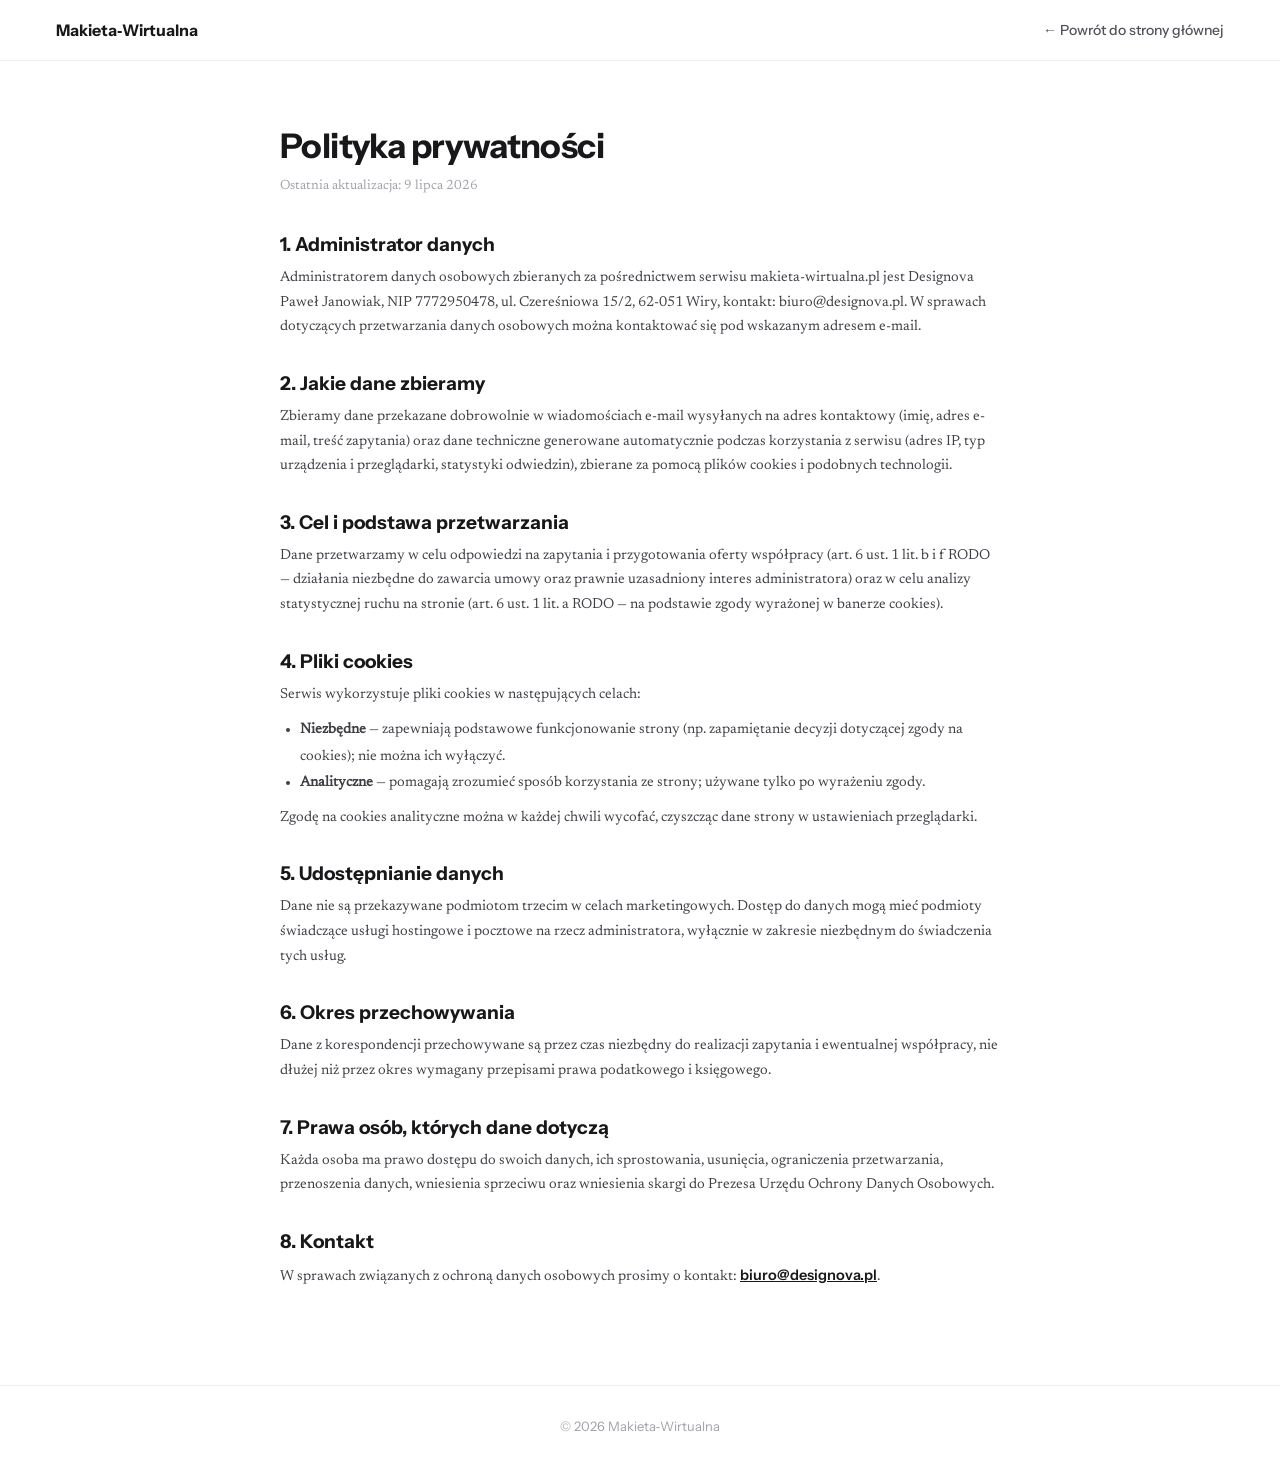
==== polityka-prywatnosci.html @ 7d036ff0 "Initial commit: strona, regulamin, polityka prywatności, sitemap Co-Authored-By: Claude Opus 5.5 <no" ====
<!DOCTYPE html>
<html>
<head>
  <meta charset="utf-8">
  <title>Polityka prywatności — Makieta-Wirtualna</title>
  <style>
    * { margin: 0; padding: 0; box-sizing: border-box; }
    body { background: #FFFFFF; display: flex; align-items: center; justify-content: center; min-height: 100vh; font-family: -apple-system, BlinkMacSystemFont, sans-serif; }
    #__bundler_loading { position: fixed; bottom: 20px; right: 20px; font: 13px/1.4 -apple-system, BlinkMacSystemFont, sans-serif; color: #666; background: #fff; padding: 8px 14px; border-radius: 8px; box-shadow: 0 1px 4px rgba(0,0,0,0.12); z-index: 10000; }
    #__bundler_thumbnail { position: fixed; inset: 0; width: 100%; height: 100%; display: flex; align-items: center; justify-content: center; background: #FFFFFF; z-index: 9999; }
    #__bundler_thumbnail svg { width: 100%; height: 100%; object-fit: contain; }
    #__bundler_placeholder { color: #999; font-size: 14px; }
  </style>
  <noscript>
    <style>#__bundler_loading { display: none; }</style>
    <div style="position:fixed;bottom:12px;left:12px;font:13px/1.4 -apple-system,BlinkMacSystemFont,sans-serif;color:#999;background:rgba(255,255,255,0.9);padding:6px 12px;border-radius:6px;box-shadow:0 1px 4px rgba(0,0,0,0.08);z-index:10000;">
      This page requires JavaScript to display.
    </div>
  </noscript>
</head>
<body>
  <div id="__bundler_thumbnail">
    <svg viewBox="0 0 100 100" xmlns="http://www.w3.org/2000/svg">
      <rect width="100" height="100" fill="#FFFFFF"></rect>
      <text x="50" y="58" font-family="sans-serif" font-size="36" font-weight="800" fill="#18181B" text-anchor="middle">M</text>
    </svg>
  </div>
  <div id="__bundler_loading">Unpacking...</div>

  <script>
    
document.addEventListener('DOMContentLoaded', async function() {
  const loading = document.getElementById('__bundler_loading');
  function setStatus(msg) { if (loading) loading.textContent = msg; }

  const FONT_MIME = /^(font[/]|application[/](x-)?font-|application[/]vnd\.ms-fontobject)/i;
  const MIME_TOKEN = /^[\w.+-]+[/][\w.+-]+$/;
  function toBase64(bytes) {
    let bin = '';
    for (let i = 0; i < bytes.length; i += 0x8000) {
      bin += String.fromCharCode.apply(null, bytes.subarray(i, i + 0x8000));
    }
    return btoa(bin);
  }

  // Error sink persists across replaceWith since it's on window, not the DOM.
  window.addEventListener('error', function(e) {
    var p = document.body || document.documentElement;
    var d = document.getElementById('__bundler_err') || p.appendChild(document.createElement('div'));
    d.id = '__bundler_err';
    d.style.cssText = 'position:fixed;bottom:12px;left:12px;right:12px;font:12px/1.4 ui-monospace,monospace;background:#2a1215;color:#ff8a80;padding:10px 14px;border-radius:8px;border:1px solid #5c2b2e;z-index:99999;white-space:pre-wrap;max-height:40vh;overflow:auto';
    d.textContent = (d.textContent ? d.textContent + String.fromCharCode(10) : '') +
      '[bundle] ' + (e.message || e.type) +
      (e.filename ? ' (' + e.filename.slice(0, 60) + ':' + e.lineno + ')' : '');
  }, true);

  try {
    const manifestEl = document.querySelector('script[type="__bundler/manifest"]');
    const templateEl = document.querySelector('script[type="__bundler/template"]');
    if (!manifestEl || !templateEl) {
      setStatus('Error: missing bundle data');
      console.error('[bundler] Missing script tags — manifestEl:', !!manifestEl, 'templateEl:', !!templateEl);
      return;
    }

    const manifest = JSON.parse(manifestEl.textContent);
    let template = JSON.parse(templateEl.textContent);

    const uuids = Object.keys(manifest);
    setStatus('Unpacking ' + uuids.length + ' assets...');

    const blobUrls = {};
    await Promise.all(uuids.map(async (uuid) => {
      const entry = manifest[uuid];
      try {
        const binaryStr = atob(entry.data);
        const bytes = new Uint8Array(binaryStr.length);
        for (let i = 0; i < binaryStr.length; i++) bytes[i] = binaryStr.charCodeAt(i);

        let finalBytes = bytes;
        if (entry.compressed) {
          if (typeof DecompressionStream !== 'undefined') {
            const ds = new DecompressionStream('gzip');
            const writer = ds.writable.getWriter();
            const reader = ds.readable.getReader();
            writer.write(bytes);
            writer.close();
            const chunks = [];
            let totalLen = 0;
            while (true) {
              const { done, value } = await reader.read();
              if (done) break;
              chunks.push(value);
              totalLen += value.length;
            }
            finalBytes = new Uint8Array(totalLen);
            let offset = 0;
            for (const chunk of chunks) { finalBytes.set(chunk, offset); offset += chunk.length; }
          } else {
            console.warn('DecompressionStream not available, asset ' + uuid + ' may not render');
          }
        }

        if (FONT_MIME.test(entry.mime) && MIME_TOKEN.test(entry.mime)) {
          // Strict artifact hosts allow font-src data: but not blob:.
          blobUrls[uuid] = 'data:' + entry.mime + ';base64,' +
            (entry.compressed ? toBase64(finalBytes) : entry.data);
        } else {
          blobUrls[uuid] = URL.createObjectURL(new Blob([finalBytes], { type: entry.mime }));
        }
      } catch (err) {
        console.error('Failed to decode asset ' + uuid + ':', err);
        blobUrls[uuid] = URL.createObjectURL(new Blob([], { type: entry.mime }));
      }
    }));

    const extResEl = document.querySelector('script[type="__bundler/ext_resources"]');
    const extResources = extResEl ? JSON.parse(extResEl.textContent) : [];
    const resourceMap = {};
    for (const entry of extResources) {
      if (blobUrls[entry.uuid]) resourceMap[entry.id] = blobUrls[entry.uuid];
    }

    setStatus('Rendering...');
    for (const uuid of uuids) template = template.split(uuid).join(blobUrls[uuid]);

    // Strip integrity + crossorigin — blob URLs from a file:// document inherit
    // a null origin, so crossorigin forces a CORS fetch that SRI then rejects.
    // The manifest bytes are ours; SRI protects against CDN compromise, not this.
    template = template.replace(/\s+integrity="[^"]*"/gi, '').replace(/\s+crossorigin="[^"]*"/gi, '');

    const resourceScript = '<script>window.__resources = ' +
      JSON.stringify(resourceMap).split('</' + 'script>').join('<\\/' + 'script>') +
      ';</' + 'script>';
    // Inject after <head> so the DOCTYPE stays first; prepending the script
    // would push the parser into quirks mode. DOMParser always emits a <head>
    // (synthesizing one if the source HTML omitted it) but may carry
    // attributes through, so match the full opening tag. slice() rather than
    // replace() keeps us clear of $-pattern substitution in resourceScript.
    const headOpen = template.match(/<head[^>]*>/i);
    if (headOpen) {
      const i = headOpen.index + headOpen[0].length;
      template = template.slice(0, i) + resourceScript + template.slice(i);
    }

    // Parse the template and swap the root element. Scripts inserted via
    // DOMParser/replaceWith are inert per spec — re-create each with
    // createElement so they execute, awaiting onload for src scripts to
    // preserve ordering (React before ReactDOM before Babel before text/babel).
    const doc = new DOMParser().parseFromString(template, 'text/html');
    document.documentElement.replaceWith(doc.documentElement);
    const dead = Array.from(document.scripts);
    for (const old of dead) {
      const s = document.createElement('script');
      for (const a of old.attributes) s.setAttribute(a.name, a.value);
      s.textContent = old.textContent;
      // text/babel scripts with a src: fetch and inline. transformScriptTags
      // does XHR against the src, but blob:null/ from a file:// origin is
      // silently dropped. Inlining makes it a plain inline babel script,
      // which transformScriptTags handles unconditionally.
      if ((s.type === 'text/babel' || s.type === 'text/jsx') && s.src) {
        const r = await fetch(s.src);
        s.textContent = await r.text();
        s.removeAttribute('src');
      }
      const p = s.src ? new Promise(function(r) { s.onload = s.onerror = r; }) : null;
      old.replaceWith(s);
      if (p) await p;
    }
    // Babel standalone auto-transforms type=text/babel on DOMContentLoaded,
    // which fired before we swapped the document. Trigger manually if present.
    if (window.Babel && typeof window.Babel.transformScriptTags === 'function') {
      window.Babel.transformScriptTags();
    }
  } catch (err) {
    setStatus('Error unpacking: ' + err.message);
    console.error('Bundle unpack error:', err);
  }
});

  </script>

  <script type="__bundler/manifest">
{"ee90d0b7-e907-48e3-8dd5-642f7c26e8ec":{"mime":"text/javascript","compressed":true,"data":"H4sIAAAAAAAACt19a3fcNpLo9/wKiOOxSaubevgRp+W2xpZkx4lkeSQ5mVlJI7FJdDclNkkTbD0i9zn7I/YX7i+5pwpvkK1Hkrl7956cyE0QKAKFQqFQLywtkQ9bn7b23h5sbZJhVUxIEneraV6nE7rEqnjpaVgz8t//+V8kKUhe1IQmaR2SPTqYpllCLtN6TE7jxGhFHj8mg2lOqmlOsNJp+J03ZZSwukrj2lv7zvcD0n9Dbr4j5CKqyMlJQoefq6IkfbI7OKNxHSZ0mOYUymhVX6+ZFT8V1STKRHW/GJx1yDm97pCLKJtShHtOr0mak2JwRtY1cKPqDaH5dEKraJDRHqmrKe2QuMiH6WhqlV1WaW0+4yfILCA9AH54Tq+PSZ+X6i6W00GWxu9TmiXzOuiMg9epr0taDLHzC/0+8dj1ZFBkHlnHokXieaRnAlr77jtClpYIzFFFo7gOa/YdIcNpHtdpkZMRrfeg2A8Q0QRGyGqyR/rkMs2T4jLE12v4Lh0Sf2EvIPW4Ki5JTi/JVlUVle/pae1ZzUjKkBqiiyjNAEfkmtZewKFVtJ5WOdmDp1lbnzZ3d9xubTr92tzdMbu2+YC+be7u3Kt7m7J/MHFjmCw/DMOoGjGcJY3AMK5oVNOtjE5oXvsIRNT8jpDAmooyqhh1pgLLNuPNIp4igKSI7dEnMemTpIjDr1NaXe/TjMY1jPCqm8Sy14iHJA5k9/Nplq0ZMFhcpWW9lbVD4m8Pk6iOuknc5Y/HEjaHcEPKqihZh5QVvUjpJZmRvuh7VEdAqYyPnaiPrYcjWr+t6yodTGvqewgfoXgBWV/HTmITG/U3AkxNJ2UW1bRHkjhM85xWPx7sbHfE2zPW06NaVz/Dml7VG0Ve07wm377xheF5shUfg3rAkeDTrEGOYl4O6FXts8qZk6Kk+U5Ux0AYS69hJvz13hE7/Neb46fB+pulkF7RGJsZ86MazZ2mOCsYJX2glTCLWP0xT+jV7tD3Xi/BN96Y0y3q9vukuwIj5c+vddfCFFrP/ZZEr/gcy9KY+k5jsqjBHS4fhxnNR/W4w79lkUdSAJXC+tvc3fkMqKv8IEQcvq+KyX5dpfkIENIhHkzR0rieZDaF/W+m0f/LVKlGU0WXkjCRxPBZ9pHD7eEYFE74I4dMSEZrDjLhz3V1rcbGy0mf/LS/+4lPJX6P15yRGOlf1n7AR2e6v+Ib377JHU4U4CZX4Hbvwdu3VRVdhynDf31eKQh+/8fFKh6cSQJJTDqS5NOHGuEj+fj4seylVdw3+7puv+s1ll1FWU365EZ0Z1hUxOdvzkkxlCLOOb1msPMbYwR8nR8uH3PcPPICBHV4fsy7eXh+bA7QxYgJF9oFYi2Tdd4jB2ctlJfEn6IJLubPUT32y6ge59GEyg4iJSE2eTkn8xaqguVN4yKhX/Y+bhSTsshh1ytbycqcrEGErLEMWZmlte8teUFYFqUf4Jf2iqL2rCUK9cOKllkUU3/pKEzioxCYzqOlDvG8wHwFxeui3IY2MzbvQVEIMQpEgndv97dONvb3SZ+c8j2fxV2EOC6yhFY3gyg+H1XFNE96cZEVVXeSXvlpTlg1GnTiaVXRvN6AF+TVXzt1FeWsjKBMIIKQQVEltOqtlFeEFVmakDvAvFi+DU63ipJ0ynqr5dXaoLjqsvS3NB/1xMtBcbVWXNBqmBWXvXGaJDTnuP/bOb0eVtGEMsLiLhunOb1Z/qsxuG5ZsBQIpLeyvPxX6MQMfrTWEO85ZEA64AyYeV3RaJLmIxeJndtrpnlNqxJ+TVLG0nx0oz5V0Syq0wuqkHDv2XhxKxaxcc+ocP/B9HoDOiwq+tBByXY3Md9Aek+eyE6p4UYDVmTTmq6lOaN1b3mtLBBOl17QvGa9vMjbUJGlOY2q7ghoA1bhD8sJHXWq0SDyV1e+76ys/NB59X1nOSCrL/4qip9/31ldfdFZXVnphD+8CMiz7//a1uDls78GzQ8C1dHecyAUIJK1KE8nEQ5AEhdZCZ8zQmGtp/kwzdOaPgDDeT3uxuM0S/x88Qdgp06F4HfPQSvkRjUF/0aPbA7qH8YTZm0spkvhqHNTRkkCXXxeXpFX5dXasMjr3spKebW0Ej4n07Q7KfKClVFMO+qX7BAn5zv68r3LWC6LKukOKhqd9/BvFwp0F5vLMklZmUXXvTQHiusOsiI+X7tMk3rcW6WTtTFNR+O6t0InLhOS/bygVZ3GUdaNsnSU90Cc6g6Kui4mawZOOR2+eNGR/4fPgrUGG8Vayx34L3zxYC7ZYAASwJTRqstQXsU5b8PHNK8oK7ILmtzALHWH0STNrntz5gir4IoJX72gkwfN2dzN4N4UuOJCsDH0rLxSXEgQ4DJ5Vl7pYY8LVuO/EZOU6nJnXTkrRmnsVlNcrS7KHpB2Roc1/viti+eT3urK8++fv3r28vn3a5PoqstJ6uVyPHb79rK8IivLMKsaAX8ZLC8vry6LKf3LcDgUa2f1XmvHxsfz8mrtcpzWtIuVemVFu5dVVLZxYj7spadkJ4UBM/J57+OngxMQKbY/fuJiRZqTqCzZ0iUdgLx03mV1NKJdelUWFYgh5Gi6urzynJxTWpJBUY9Fr6Ahu85jAsqPzNS8VXQUpTkjEVe8EVbTMiRPl/g+P6FJGpGySvNayWp/K6MRJTdkElWjNO+R5fBFPFkTUhkhqBKjHYJqMHJDOC9Ic5YmtEeiiyJNdOW/QE+Kou6oX+SNIhNyQwQPING0LnSrpx3yVPFs+BkNa1qpDhLeYb4rd6PkbMrqHqFXoLoi3Us6OE/r7vwqCgoQRVIVZXeYZjWtegRmiSykE0B2lBvA7qypYKodoJtQ4H2k+8MPzIJp1JhWfLMg4fLyCrsDXlpTXr0bF9O87pGVOWCHaZZ1JwXMBlDIHWCBQwOVgcalmuY5bIYmXGQGqdPf5bbOzpTwfipVn++/bG+ffH77QcrMHuy9nUGRXN9I7g8CgaC05ZkiF/njjaQVs/4MhXR1RIF6eEgpKlOd1iGZ1qnBOQUkeTjEkD68CduOLHg6NU4N64+W0rCmrPZZNKSbeIDxJZzAOKaZZx1ifgl0I1/2tqFDIZxNvux9xA/iOUb0QCHQOVxrhKrjjXMcU11pnNuM/[base64]/N6uuMemrszFIC9m2OKCsBmDGNkjAqS5onG3jiYC3oAaIDihZTMKL15oZLgLwmzWG166oVHaWsrq6hjdtCreH9OsqTKCtyCh/y3REfdgij9UEao/YJF104ZXQfNg9/WQ1ZvdgaDmlcO7Ou0DcdgHkF3wmovp/jY04WyUqgiRDHErLpgIVRkvhsOjBeCu7gfsRqldCM1tRpOFPk2SGHx+qFoEM6jKZZzcxx7tBJMWcwiaHbI65+L81FX1Apt0PrCHaAm1lgdZfXviB9t/J6eHh+vB6KHq0ZTYBIL1AxCEIXWQ5IwhWDF8YoXUQl5rCdT2ksiMpjfw+FtxuwbUmcdOBBt9y9oFWVJpTxUbUua2WD69v2Pr3YZJlYTvDZwKQn+5VcrGFF84RW/ti3STcQkGnGqG4/r3KHWGtfjF0uElchSK/KSisEP25ufTo42dsCi9C/Dt92/yPq/nby6Fj8Wu7+cPLo+OmSlIc+fdl5t7Unq3fXj5JF/yg8ShaD9UdLtlDDT4z+RZSxDmlYoqATpE+0gSUI6yqdmBhdgDpq9+QUot/CS1Aroxrb90DLjUU4OqEk7pIVUSHACngkZL9WUfnruMgowmiq4+2eIzxuZVrpkO5K0EId9Cvpk2GaJwdFuU0vaLb1dRplaX3Nv2B0+qvLkjJYMHO/uNwh9KswiDkLvLq1oWxFFgFAUQqMaCDsMgXZyMe35kKOQYfl9ft9r2esVIEa6G2/TypjffL6C3PrL7TWvwW8VVss2XmgjbqmrNmgjwVP0dHC/OkNApu8eFtwk9DN4amt1jDKmFENH9vqgXTitYiEdq1pzp1FEm8u/auVyMV7Qcqi8qfpZECrBvUZS+NNn6zCkrDw9MR7AjzQQt0TL7h9bYnajWXUWDgtdh4xF3gU0PPRPAy0LlzjZJTQEg8ry4Z1CspTLCMpeU2cvq+RdHHRtlLhQFLFUQIOdXFRUhjy4kbFwDNXDzbpdm35U/[base64]/nD5+Fg3AkIUpZII8d3lOM0ozJtFoLes0dCacz6oiRwRnyskkcAdnpz9tkpL/zpKFpcCZ/onrSjAzyIK8G8TA/G0Opzo0SM4stgnK2SRTNzxg8aincccWgM1F/nKmlUMfgE4Gl0ssHrmsMDHjwWMN8CUTDleff3M+LqzxJvsUFY+9mxoLSyxlS2iEtasMzN+n5lfnn3XBLJg8dbGFPFzDL2+TWJCtHXIWRA8YG7BW9Kc2j45M7Ev5vPGXd12B1vWdDytGlJ7DoouLbdvvN3Z2j55e3AAzo8ei7txNKFZ15OS+sdPqJM/2PrHwcnB2w/[base64]/ZdPYvzC6QUcl7fyukqpcP8S5VSUSYwB5yp9//C8Qy6O8XR/eNEh58cWerd+Ad63Y+C3yOMsjc97xCvyDfgl+lvk8TjKR5S/wJ/qTZqX0xpffIRfqpxNB5OUv9jHn+rNOb1OisscX/1MrzeLy9x8Ny3lmy+lWV5WlDH56jM8qLeTYsqogrkDTxZUfC/g4lsDMr6jOVpA5OsteLRrZDS6oLrGNjyqGsMinvKuvYdfqnyQTTnUd9lUw0uK6SCjGtOb+OzgG5RrV/WE5lOOdP68Q/OpRSSw2NFxx1/vHf7rjffk+Jt3+C/v+Kn37cnhv54cP30SPFWWi487n3f3Dk72t7bfn2xs7+5v8UM78IA9Otq6KgUbeO1fdbkl5FsSi1+B75FF8blF4gVLb0RfvVHqmVSlmZBQCfhHLPAPo+5vx4ugQTDUCMdPA/+IPe0HSyNLT8D52kbEqA8GC7l7wG+QE8DVQbo8CfbRNjLpheifdEjdIREuA+81DKMmiySCYbx5vSSfvTeCA63N/djS6zHNJrT2j9i3N8HSKO0Q7zXYcrD00Yp3a9ujJV7viD19I9ouqcZvbmsrBmJh1hwdKzskR1U1KBNA91iSRXM3WMTXui84D0ujDvFjjpUuYCEO62K7uKQVYj4IUFFg4sTQAB5WNMo6JMrSiB0b3n4NRqS3/ltGRkwa9PzXS+sBdAi+ATPjr/[base64]/fQ3mGOtATPWxo3gcCI2CZbJYRiG0Jkwkk7v7Ng+GqIpHM8gLO7CAx7ydal0wa9LUMC5Cwa6xU8IpkEbnZfptbk2NKcNAsWYeEtrnWAzXB26RUMLK+DzDgJW0G/KOkIZuFJBWYrirCHM5neaG/W6Jr0Se4bCcsq4CTE0yo1RvAxkkFZwzy6kuXCIT4pJQzsDgPVS6nKtzgJvhNiQUgkq7hvjiao06nKvZ/cVzrMXBMb0zJsgbeB1D2rWxMSACi8QQPgjGFYMtY06DKtGw6LSTWBHel9UcxpY3S9yr6XnSnznAXrggFHksBee0+vD1WN7d+LFYt6eBe7kGKuWz/ohRuCZLJlP9HEbN7kx23dsIupoalWO+CAm/ri7f3Cyf/DP7a2Tz3u7n0GGXXpK/nZy8vnL3tbJCXm6pM6mh1zOlL50Uu4EDzr5uwI/[base64]/rluEdAqRW+zS0gLJC0Yno4qWPZKkFY3rLsb7deEL3YixdJRDY64bKDMdDYhGcvvco3fHusw+af29rz2i6mhS4o7sbHywLcKfg+uSU8snKNna3toBpvFpd3PL5L5YnTWjx8TW2JE2WejG4mLQYB8G8cRANwgPfczhsywQ/ZSeULMAIIUiCMBy8UB/[base64]/1eumKEUJ7QHN2hopTYv9Pe3D6HzRqCMZklVDbrSXUZXT5MciQ5F73h5r72rQ5oty8PdxgVyOI4c5cjEE3q6HJyfK7XTdA2nDO1oGrg+tjMOY7otg8dfKQC0MPkYN8IvSEhl8s8hoCDV871B7gx8T+FCjG5o5Q296RPamfbFoQrf5/1UtCBYp/hc8fOARy9hm66t67hFQVeAHYZRo7frEC1qWi3NSq6/qpouJPFgCvLsPluaxUvA8QC5AH0s9jJEK4H0VjYCopKblBqd7Jh/DMDSOpaVkrLa0vODjMVWPr3QNME2HldI4SnBfsL7hC+YapRbErKuYp0/[base64]/xYu5PeBLAM8BOrqcF3qDosholLe5D1mfFwi8C2mAKSnsXRhyHsdUO+u0dl6Le2Ypqz9Q4KDmQZJmTqICqCailW136IgJb/dGk4iJBmlNJ57ZBk6bn6Qf/kfcFJ22qFMxYw8x9ETAW/Y6ZGXZ6sV5mjTEUWcv1sPdr+K2/ppDvJMdS/oBwR8aQmwHxyTXCZonpwWb/KBe4OpV7maSUAu/pP1uYadSRShkOizxwYzlCRfbEGrfe0IWFcIWyRNPZbLJSQRDIT7UEMSOHQGr0y3cxWQiAmuHhiG+oc5RtTjFgGPQOl/MPpagtJ35cufp2dCcA1CTa92ylTY2U94VvpUCQTd3U9vBHD2XOeEc8jVy3CO84SPpI0Rma21syMLfrX0kBot1+ScsCXWkOhNHKjYdCEI+C+ZxVlkuD4KtDMWUyy1+chFl92AnqKhq5Scwr3sYJXI3U7iIsmZj/nUJZkE5gJj9EW+DloQZ9+Ak92QLF1z128oSTIkJVrHs+OPHpJURXIghNYBJzRFZ//2E3UopxuA0qdgIa6eMlsOQRSD5nO0CVf/cxct9FUuQNnumYKOcFBe0AWX+ewOUdbwts49JW68s64PZAtV5cwjVCsVp64VVwYDHaVeBbide+bqNeh0tr1br4oI0DEQwN8ZxtmWn/HMWgjY4MeXBQrh6XBPgyYnsaE912XyLs9Pjk2S1KliNCt2eRt/6PHWvWjqBUjnKDUIuJke/OkL9qoHQptsirMuRvSKFEUIqDD6L5E7uVn5h6IsvLF1xIBWmXBPpiyRTF9ZO2nRf1XsrNnACcmwLT8KUlyZW5qqtiuagJL6bGzjMR9if1NJCk17Q4aBv3UUaihqLU4yyYhBlsHU2dxTRg/msogtuWF0OosviolTbjRaTjaCWoqp/54fm8CzNztq+CJ2bwzzgFW/Y3DZvH52wKjfZURXP6aRSZjX34WkFzsGyo/Kcue4UKJ0GW1wy5S8Fg/QRklb5w9OhWYR+3D3F1CXzyZPdIWiupkiBS0ehf8auvtXsKvCP1r/95dujQEZIT3HkZ+wKs5ydMe//R8YOuR24ivtjopp/+6ahL/T/[base64]/+Bz3WvDBWbxcUaAhLjopHuO9jSiEyORDxhq2OePio7cfiomdhoij2YOIezdmNOFAshp7AqT0mM1jmUVaI0Jzc3qJFcfQmqSqGbnBTJNKOQqYKRqKJadxmJfA0EzAdrkO6IRCTDXCQZVPfmTCHPx9ucRyWKjuUSNk6Svimd4XFazpAROGDNDOGuTsZzU3AlHE/Gybqh9NOfGfPsAR1Z1CHlGMinHLsinC1Sawg3MHvicGe6R2kF9o/cP8+KYXuIzGsItlr8QV8epxDyhPCVt4+yiVFHiDeO2mSuLHuHmG1bHhoj1VGf5H+BXO50X+sCwNFgf45i8H+Kqns6V+2fSNv/juPJbf0Y+xvynIJ7gn6cd2wRTPNneg02Yuu8EkNgvxCQ4CeY3H0gwaZrdoIuxFDJTjjyNst876lp2xJxYInhQKmQkzQEULMaxKkZLNCURYBx8K87/hLo5blK+uTFs1crRq+dQFRmR6FiC3+8Sl6/Ji/AGDVeJYsEpi2qNoqEvq39NCDf5C6ohBQhli1CSCCYh8er5M0bCGwL60KINs9eWobyT1u/bO2dbOx+OgA3hp+3/rm12QiQ4lmQhb8VCKNRRSNSYPAOqdM6oyJGCfani4iRFDOOkos0oQWJpkla3Cfw6dPuwYkI1trf2t7aONjFiK5eXtQYhgFuI24w17Hw9+1wg3dg55NqdROwKAyc7Q/QE0MHHh3SLIRMPSjYHItjnir4Y2chnkBxN8+uDbkfPWBMyR/E6paJQe8B0WMe/Js52XVaUBgoO5p1WqDX+9PhML2COEndp3XifUO3NXtNuofJ21wf52nGwCHxf0An1hMXLKgB3y7r/REFllRR36a+4sfZ5o4onCK5Xlr5RV44QCQUruw35YQxjc8xScLjx2S+8wAAd1qAAgKkF2OOyYP2WNt52g1VJnK/kXI3GKicIsxCY4E5lj5f77ihV3r1Ex3y0bBBiXXRkSnkwzC8x85m70o6IgDTWeoYUy4rgFS+DS+Q2UeMmaykmuIK5HudGr91Y4hfj1PWIZ5IT792Wx3M4wemay0HLD19St5F8XlXZKQkdQGBnGo7VsJiB+JU6yjLQOrHfIuqh5B8TKaMnPNlrgXW3YPiUK4t/i+6EJqbIKM1zx3FU4l1SDwwMuoBAA4VCV8/glWG1ojSRnMT/LCoYvoF3/n3gms1sHdrgaPNNNkBC7iC13wv2p+A+uGzOa1O1V/TLPsC8ZINaDBjB2NKhlmEyephi4QZU1c3cEcSRiLM7FkTf0KrEU0IZNEVYpOaLl73lyhjBg6kL7oxGzNrCwTlwGaMKDZvwXCcdqFWN8qTrmzXNWja1LLmQjh4L+qpDX1zA7+hjtKes2T0C7SjqUfGLeFH+Zrk84IxKqsXZNTRaWAeP1Yvgm/fVPnaEy5PWFvGMPedXnTcldwxLHuBywTUDDuBQWwcZVlxiYlH/KhDFK3j6X7QltpEuHac66BmdN6OtHfrOb/diAeKSPHcFh4GbvPBPZtDv6JzKWFAlcG5YtXNzrp3GkTnAQcB2wC2Pjw/bmt4W8qWz41jlD4Z2WciZajlj/LIP7Mlt8PLDhmP6mMUlKUiFrSjkFe083K5vPKkMh2kQ6uDyrDLTy/iwTgC2loi4wSIUrXONb5OPEyrLwv4tSBBQ2N0Q3hmYyLV/B2VL3c8Qu41HilvScOQjMJ1DzEl9z35kmuMLCO1NRowS88fB8/UbLmI8bixda5jFM6jOBqIiDXULlKZrhecNc8wFwfFTprjrFgrgxfMDc0wZhRqzpu8GzJJ819ddE7S/Mf5GG0eOjGmQbGS9xEwumtf5lbsEJqzaUVF8lDnNqtb05W+zWPK6qISsesq7aD8Ipb6Kk0hlyM0V1JdIvSqpnnCRHNdbgm97VIHgawTVBZrqW7Ofm+a+G+pxqaDe9TKKU2Y3F29DmcPRjPYE/fzqGTjogbmAvuhRPsTphc/bJojRuronOaguxTRDpgJ+7//87+0VPuU6PiJCjL5pACXA97DRhv1FcEOBiAylWl8ToylQC6YBYx/qJsX9Ri7UVSGGoxH/jFDhpqPLkO/1IKHebKXo5mag8Ffx4AVTQP8/jTWIRWdUEh5hsP3kbo6Cr/hBaqKkCqsMddVWsIpvpCjFwnH4yKPQVuSFJTlT2ASulEN0kuNWAbxglbXPCtZ7WCxK0JKyFv1fTKYTkrigwAheqbuX0JyB3WzUGA7wAD7MBsXaYRA3oJrHk/PwcjpBa1OSZQnPHkOw7FP6KSAAUW5BYrmF92EQm5WWEvGGgLdBagxht0xjbL7TPAwSjOaCOlGh6Tco80XRiuuLn1Yu18gP4fOICeJ4TOtuijx5zG1hsT3CLje8ZyWkOeqohDJgjNnrjueqNQmCVYQUL5JuLA0p3FMGRtOM4Pu4gjoYpwmYE1g6SBL89ETRqC/08pUcj4lOEOR3VY4WF+mJQUnSJBDRa9P+VngJ3aKdFglIBbbc3lahXhOQwvF6X2mDLCCte+JeARvMj1xyBB2OH6Q5Y9OHTy/[base64]/yAVeCtQRXLRgkCNOVxiAjbNIqvaAJThWYcbg9jZq7tZJsxDzqZVcMOa5Q2xdOKGNwo8O68VvZrGngZsezj7MbmECCgnJgWLgGD4gxwnVn+sra8UZicvjqTHPCc8oY6wGyyfSscAXLyAGfXdc+Tft1FJ8b3jzEdJo1aeUjoqJOYT0BonFNCrnJL/hGlxfdosQbwwLOZSBlOzmFkzvi/dScYmA4QDNwOVEaZYQvVeCSkE+J37QQ1QRnF6FhxHPdZZdRaSlP9GoRa0J9r2lPgkhXrjv69s09hBrL0Lp8QCzLTKicYNvclktrKrcQP2iud2tvsnJLtFRSm9H8ioptNqrIqwVsenZpit7dRQcRt/SxiYC5zX5Bj4D5rOyCh7DeMlqHvnlAnf8712ezo+bUOkRhO603B228bo2h0fCljoyPxtYoa4pt7ZqxjYVh2CgXocSgvpVwmjxIKsG46hBWazStx0X1hImlvKj1YYzyhYj6TRAGT066ZUWH6RVNjCV8mQJGMdleWdLEWpQGihqLEBgsT6iiHWQ70h22Y/q/4qDwYsWZpALsf8MmC3XcEd+i1WzambkLlIvahpOFuKtWKMc4RGH/F2daUOXzcpxVOKbzx7U2mrAmFurzacTPuHKBEjR87mDlC6EGKPICMh6RWWDobO2p37+MSoNvKzn1Ek4wzuFv22DtXLg3Z93Qu8AuklEYNZiK4FwC7mNBSDgNxlEFqRuQ1a+RRBxGDVAV7Q7TijKhHoduAHcHuBPYGvAgNGSEXkGIikle6kzEF2lzQm/lOO60fuIagip02J/w1ppWNmkYsr29jDmcfh+bgN8gFjx+zEH0+w0DxrdvRLVp4cePH5MKuGPzPbDUx49tFWiTOXXmsO/WOME27sUjiAXmTI2CDcDdL4mNrTYFvcmD5+1et+9fs5b+NuRnwG6nseBaThLm4BwHmzYpzjZacCTO297UPRv6jBHcR9YIWz74R7Z8N26sxcjSsLE4PSrvsfmro9KtJNN2oMIlMx+PdZkFDVqdO4OWM9j9ibQN1X8ChTYDAO/dncbU/DuWToMm2qxp5G4yFxfDtFL6/y5moi3beMfJH9xhYgw6kL6uKL1WoaVkbBgxMGuP1v37VXjGbql9xkRd99MoYQkX3+Y3tZ1AS1ehFsuajr5tnsN2U9MtV398ncs4ukBLrfObw+03t/bgHb/N2mKA2toSZ8w8+rp+w+Y77oUiM/X1zBNHs5p2VjF7bnquWFodQQJj8BXuOzH7CEEk3AV3dvPZifvFKwwAiHaCN0mu7faj+DrGCTq0FkIYhhwOz8gmYfKEnhbITnMd8ldGufT9As/nlR9WiWctrDkpFWwTGUEzGVCHmNKOM4uYB8K8A7WRVWHsG5bNTiODRo6Q5kwqMWyfzpy2uYkS7SrqxWkVT7OoIlzNxQ+miHWrwexe2R6aCsbWbA7/dkw6Y235RItV07h5FhLl4jopJrAd1LQbj6sCl5XXkmuk9XDv4sJqE/y/MPe39vDuCRf9cQ8yznZZcannd9GBIoFbkdWCnrsQco/RiRije+qLWiRMVU/XQsc+vNpj3lu+V29VuDUbRglMXeJoleZL4OIbuIzUhzqO5sVyAxI71R/Tx5mdd5aE9bU/TfnVoEXTVAoRSgsNGeXbN2KJIc2DlGs4RTgOmIb2xqLlBiXfxc98jbn1BnPj4pPFc3R1cE+4Bzv9kzid+q65eKyYBLsvjgtD+LkqwJW7cruHtvAe+mXjVt4xyee40QvgKML9Eo3xZm/Ub0eHxP/atrkWZ4mOiL26qiE9n9dxh2B5aEDvkjlZ4XaiUvIH5SvC7+ZEucTxOB6ntciTnKAgbkngwEbHqXZ4GadKUahAb6YMVW7gq9EU9O95S+fd93TaiVTudVOnc+ByFAr2+eqWqzvng2m9ydOSXu3bPF0To3PaUQu6lTq4lrMj1L/cocowlEqGpKcjFEF9wmXZNPDy6WZiNB2jkRsno9+YLqjS2CfqInXJldLS+e8UVizXxCTX3sl7W283Dk6+7G3zDMt1yXpLS9O8PB/BsXWpAur428qr8Fm4sjSdJLwANrxEeARP0jwUYd4a3v7eRzw5jqNnr553Nz9cb1+9vT77ujz8Yf9z+Qu92Hz5cfRbvfE+y3fevyx+XfrH3z9MhnTxI/uPVwdft9LNKv7xfGf7548vh+m7pf9wgG/u7tzR4W5STBqdhsI7Ow6w7c6PDj5cjX9bXcl++fDPTztx8tPu9dflla1ktHw2zpfi1dWcXS2fX3/9vHxwFf3y4tdfErb/48pwf/PL8MU/fzpbUR949/bd1vb8jv9tEA1otsTUpaR/+z5c/SFcXsJyt7ccmN3TyfKrn9Mk/fR1Oyl/+rr99YcXH5a2t9JXf784y5auvvwzy579/eP2dblT/P3li78X1U8/bF/U5ereP/754d37s5VrO/4lTvJ9jN15LyM4WZW6ATAYf9G4utpkmCJfIU+8D6kGjp2jsfT7bAtp4BEJcAhnVdwjF4QHVeIDdglsPaMqra970LsmqUvHIE3vKduYsrqYiNAeGQPOGdmCcUrFi9EePya5nWHdwlHKuJMYLDrYPPyR6bMohjRyTC36Es2UiV7wNPFO3km7uUxd/fgxGakMY0YsyCh89Ej85Bi8ngyKzGs4LwpntM2irmmCN9tVeLevuUXpS+ngXcOvl9ERpiyGxLPCzzJ0M3ga133NuVFMXQt2yOjouIXJqeu7+MR92N5993b75PPu9vbJx08HW3u/vN0+2YEs6C+W11rqHHzc2dr9csCrPKPP15ounDJKeQe9xphf5HvCVc8JJYziMb170we04WLdLqIEBM9m6FRF4cBNkx2eZvFumMKCV2TZ/OoqG611IRDsd++gN749M2K54is1NZ+rYpIyKsO3fUsQMcekWpiFakq5pzm8gak1GYhifh3NutRHXKTRS9khvOEefBDP2m8PvyXVOA88NPU6LGSYa5AzVFYZNjM1zFBxFPsMxPQLBUGVrFkV46pgbLdKR6g486K8yK/hQqzWCCkWFjmYH5VoVVHrkAnvZXx/Rc/[base64]/gOhgK1rEa88rDfRI3JcUJ1NQSAsdVewzSjXMSG+TFewD12tGY9cuhVPACIeLDXiSV+rNdVEGInQBpoWMRFcgvQkfBkJ6znKEAE/[base64]/RBB2gvcQeFNnXBSjL7IDvmFEsDBPfsgIAKwNcf1A0aq785b3f4peqJe//24/[base64]/4hF/HLEegTKHLciQ9g6RmSvmMe8HLQG5+9xC+py9kcEUs9CRvNC+F3wMVuuf9nc/hfwonw6vRSLKFlYYXURphmmr7sMU/xgntBqH6FwqBIPJlNXk1Oa6sOd5elK82SkpKlB/klMh1ZhvT8Nb3NEba8xZz5dRCiclkSLNXs/obcvPgEiGwnRuuxXJCqBjbUmahtejoe56E6x/eXHpOzVStgHXz7ZoSNrg1RAK14w6EbHeEP/AYW1BXkUTINPaXNJrqlCaCgqOacHjHFsjfsgWEiQehJLY0fW2s2Nyp0OhRhrpKly+6c9RObQb0PAiFkucmbcUObU6Np27lhMhHo+IgtNgVGHMk2Sw/MwBxDpHR7JIvAkzk8XfEzdoCpjQYlr7QBGdeXoavR7kjwe2bN/+zIyCbXvgfWkaOT5sj875Cdo3xdh59Kx3Uiuoi7Qt7hYTiBMe4Yrhq/rql3mrY83pvKueXNVdHK3qyrd2r6VzdvK7PyRnSCRjgrWHoFUgRUokoS1hrK/[base64]/jmbMrqdHjdFZnW9KtB4xUro5h2B7S+pDSfhcOVG+hAb2UW5gUbV2l+jgVd/ru3PAshIxQvg189+DMLh5cvboZFXncveZ6MF8vLUPjSKnzJC7+3Cr/nha+swldYyFZWeClc19xbWSmvsHDVLFwVhc/Mwmei8LlZ+FwUvjALX4jCl2bhS164umwUri6LQvPrq/j1KSTIugFdaFcpL3tYGEeMzsI65i9xstRc5AUi8nKc1rSLs9DjRbNwFJWvbkZR2XsF4EdRubKMjyvL8nmVP6/[base64]/byIqd4U1ywZnABfgOlZgKbW/sfP3w62dzdONnZ3dw62QPxcun1hNbR0eDwX2+Onx4NgMkesaf9I/b00HtynFDIUHuSFPHJpEgoFImK/npPLNRv/LJoo5V/dLkYwI+lVJo3N95++uXt/sm7DyfbHz/8eADWpb8MlymlL71mlc23ez9jjVW6Gq++dIz7aCv7Ece2E+XRiFZw41+HpIabnGUDxaCFua5PhgkyFjd7XdzTYsqxs1nEO9x8oDcmNENjUlB0fN/KGm+jsjwYU7TgexneR73W2GhEildhKgyl3UxsDiE4wjGYYIAjd1MDLjTkF99X55g1URbw75F1KOjhwL7sbe/TqIrHn6MqmjAfP8dVVb+k9HId84Ci6wnDavxazAA3aSVkeNgRKYEE5sfX5Y+ePVp7a3OEkKgss+sNxOK7kWMKXrCw6+oThDUEJGyND7M3Dq31XPrUhjvjK9aFBH1yivdIwx2TN4MoPh8hD+g9uhmMZrO/gORZFPWbUESgtLCT01bJqyxYvYl0BUQFSiPaagTnuWdwVMJk4eDA9rK1WgEjq3e4Ptq/QWmlB2lCkvhELHj4rNcB9RIFfzTIJKwOUI40MmsbBaNiEGJxtIwDYUP3rVXkjsJdYhN1nTBpRdVa2xc8Po2WRaZtQbVfii0ad5xYH2d1AzzXjG/e4dGkpod8zVkKli29aUa314aeOCcmrg0FjYtInH7NG826aOnfgqLmMZz/FbQZJcnWBc3rbTgr5bTyPWEy8TrEsekINR7eaU0oMkJucIFfIZS7CnZOB0jinEs13U5rBcvmqAKIxTrBCmBwFPtEarDges0ub59ErS6xid/MN7tgrwRhhuDHChxWWRUD6jU1q9YasdeaYECua4S4Ssa5aV64FuB9NvZN5hXNj23OyyWPjaxguO3yK5XpVb3PEyWZ987gO86WIB/0els9S40B9duv9BWnHu77tiB2fVRHIIb0e3O6ZDVQPTvVXGMyve86BwcbGLcNz3pvbyX6eHbHyqbGcrZPg/6JyvDbqtYWqZvi+krcB2Ben+25Q9UpBzAsASs+fmyKWL6r0m5L715Fl3aC95aIOUxM1Ieqh6llDRerErOUYy15ZXyz0iS6fkc/RxXmtekbvQdCsIgRBoELV3cNLo4yQVoXte9v7H38fNCw5eP2Ynw0aLmvgTjaNAHrG7/AHAc053otMdrG9UdrzT4YRM51bu39MKlc37J+T/JueKMR24dChjRFeYfHRpAZeFXw+AgYib5K4DiwgOBSsPZBBaNlsA20BM2V1Khjg7lrURG9T1pksP3x08+c68uSna2Dt38KWQDERZF/vpUsxhUdmnRxK9EU05pfw/BvI5Z2iQM/7lxW0YbVZoS4xIPUbCIiUvubwFaQPOFshoeOZr+4sj4T9xYIVoH7Yx2N3IkSGsos0Jev+Q48Mm9B1NEorIvt4pJWGxGjTiIq7C70Uqm4HfKai8NGvdmfsuDmjNwmoygP+HXQuPTuvSpnjRlwFiTAbC7bJg94wCJuc5Jqs/O0aoiFaNNpHFCa/vc8M7+TAptTwmd8tT+mtIaTsul7TrMW1+kHOGHnuHmanRY3DXTgeoQWIRgM2byGWjwxU2GaZryW1tSf3ydYS6wnk37uLQDdV3ZxcjWUyAPzxcXmvS26NsNeiCEjK+aOeciezWK0G6PqAU0tIha714MHUa/nvNOv5DdhJcA8h2nOaFXvTeFqNopWiRuBa3Su8Dq6aswY1FO3QmhlgvRDO4eoysbdy3FmXqtn0qIKJmujxj3x0re1XmBpSTHKxSU74VvCW/uGBc40/zhuHIb5JqWGL5Rvl5iZIUA9AmGZRlrvMuPJOnURRmG7hUbAa4+bOToW1PlvL2gFSUfVM4Tc9ear/XTFIQ+vEwAlmbbb7yERb2tcZMWzY9tWaEwotbgoHw02PsyBa1cYFxhA1v6gjWdJQuR4lj0eUXURN3TH/A1XP5mr1vhiDgksBaRAjMONPG3QHjegajXyxu7O591PcDvP5ke8qShsU9Du8WbAH41IBzcIS+Th7TdI2WSfxh0pqqbLgs36XOBXVW1VsdQrFbHEmZhKDGBoxGxa5IYNrE+p7M39OXE5vg1YzY8FZcjTsCsg987Pbo2a5zrUFClg9IwBig+FRmivxIKRGbxHZGL1/hs3fQF/IRtxTPeIUBVAdW5zsFQIsrZ51WmPtARf9N8ohIbt8RkSlHNXY4+YhmoTjIxP0K/ngOC24TsBNZx25oDb4u7C86C12NfVRGhq1wuyER5lhQO3sKEmKZv7ehUOZYZ/W12kXjgp2UR6CbyG2V7/i8Rbgo2Q5uDi/2XvoyJe0TdIp5DEuJCUmkEHgMj4D8paI0AowxiQ+SkdLFHSdvgQWbn5x5ALWh4US28I9+W+2yGE48jxEMUpFxEoTn3husGzPA5pRSHxo7rzBv02IJf8tbno5nluqI2g/ZoqnY5zXshL3YbYupnYTSbcrLjODn9sxgcAtDb6g815rX/XvNw9IcKB9/VVN4nfkEFWxOfSX4Z70XDZXl+mcxd221CLnqs40FCww4r/2KF1JDGUuPlRrVb0IqWXvB3+NFthQWs7lRYWtFc8lUcgcpr+WE8yEX/vVA5aQZ0xAQTlLAnlJ2bDODPj7kQUhYImVO/3dMm+e9HV44pe9m5z1TYiEb6zZmymjklgW5M5CtRhS7HIBq44Ch/CJTna4UqWemLrnyNhS5RdaBoSuN2pxdwe0isa+9iZ9fBwBV39bMdJZbbCzIy29BHIzbXduOaerWz7H2YhwRsKcWM+EFSDnbGuHZyXS8eef3vSFcEK6DIiZcgvHMApaHbQEopM7M/aZlPRrHGb1/2mUh4bv2KSojO2j798+fPbN7gucFHrgG3EiTARPKK6l4rZ8yYBgs6D0a9NDmsGe2SMm27mRItZyZS0bkxupD3yWlxOKm0f/PENjwTgTmbklGcUbl6tIy4tOzV3lKZ6zu2DkyNd8BQQCDLW5J/tVHQvPN2T1ZgJ8fECDZPqjFaNlILG9ty4kQ6uRxApu4s8uw7vDpGaM1V/Utaohy4WzFltmmg6hAvRRf5wMVGHw6L0FjTSWYJxqFAzhxRkZ820K6DfS359y83heEBVnVInVXc5UrPrSgPhpG7E/dOnzYxa1Mqo5dhusXv2dd+E36/TQuP6MNkwpCNdgik7rIvRKANNfYwLVd2ZBvd1XBs6oPtNcBKL/LTm5ApPrI62fNm+FkZxyxm3XeRvJQDjpq0mofFKHbKwwFrylTU2ZdFp1z/B/u4Zu/OrZ2zuN1FYNQbvbCX36kHZuN9dKuHFjatStpspqTmqI55yz/3A/[base64]/YEQ5GN+R872Omqt7deksJqZllDSU3TgWuupdzyy7Ps9pmbuBQDqooPqeVD/ct0x1Y+i/p8w7JMQGlDDi0tb0sBTXIPdMGgQl1NzfyWzmuX+DlAfD4kK0lUFv3gDeDJaQfEY+HrMkbIgZhbTQIXMZhNufPgue44mgimq21LbJyysbyMKPufCXAByAC5md67UrMxivhdBZ34cyXNdy9Gts9H4fO2ofDtlyVGHUGa+0USnebXlBH2WichxeaCBcT6JK/JesJmzX/PIY6B8f8yl3VWgep2TLZ/GloUDQm2nZIGbzy96JLdQx2KPW23EymrZM5hmsPFFIqFga88hd40FmU1zNx2ror+5EVjgRacJ6JiuecaaR4kpZvJ++UinuCvdZaP07OFz46cXzsiigy++D8gERVMk2VkcIGI/raElPZaalaElLdIx3VTH03Ytd57B4s2jJU8cQTgVlFJqmSdQBnvk44dGqn/CCPblgVz071Kro7n9WsfWYxAc6XSeKQ36XKD8Nbo9d3yK/fhewS/Ofm7s5dOdBUNii8t9dKaqZyZ3Z02stmq81i0t5Q5LHs2KknA4vdtWWfMuiZZ+NEquY/NZV05tTeLCZGA3jSbbDJcWCmmRIcqYF6uADPQblQKmhDpLZecrul9tAwBBAPRBXPxBpcxbfB7s0/RHWHi7x7u7+lfUFt6iorvMTVFy2tKcsLiJ/7kdsB7eQGDwkcMOQYYfptHLUlDtSJ+77BBsaZ2rlyxIhBGBRF3TS2iE/apUoM75GKS1NaMHekH9kABW6jOpfIRWWjrpX9x3valh6jPRLCnBK+E2uztS08WbMXlalhvgVEcOFZCHrzj/qO6GDJpOL74d0ih7G1ilm/r6bBlj0a+nE0QFgeuc2ztaZcvyl6ACoMjw8t9srBadnEaiIOGwp/xokW2LwY5dxjr4QFl7nhOMSl3TprTDytgMCzaxVhFjF1JyqOHy/129wgdVFk5nWrMB1QM62UVC8UQ/y6VX5JXFSNKGYfhMAqUpQ0R8iedTFbEhvnJT4yZ6XgxbNJChcjD6o0GfGrBgEkt9kmHXJq3LJy2tVHEX1BIZ45QmMIkH0GXQ4oB43HS8ZvrE3zuiDu9bRkc3cHLphL+QXIk6gkkQGPK2BpggEBxIer7K7lHbMM0G/1MSAQcgVbMr7H3hnAEEY9jmpCJynkUCBpHZI9ZHPMHDrIoxPin75mcRcm9s1pxwBzCqXRhGbdp6cEfCpZsMZb8zEnFICAppgwWqVRlv5Gncl5e9vZUdJg44BpU/P8CXxaoHAUZU+JzzuTBI1Jszt0MP8UKR19rBrNhfWuKOpeI3mOsS0C//YFtI7h+gOJLUQtzTPuXPrSJ6g3dztylBXNEbW4uywtkVNpBoHkC4BN2VPI/QDXHHHTAmoZyKlzeJaNNLgUrmaE5hHXSmVpxPj943DmAb1yWRUgWnLCjDKepVM5CDCgUQFO9EwP2fn6nBP93PrmxiS8/yIGFkSVVyQqU4F+lRM7iYVI8jO9dpQjwOiVXILj4BdQoklL5ioNAGgoKUbOLh44VdtmzNfm7o747LbIRyhIzQampLrGSQ5e2MI1lwlB6tMpAisz42jTtnlMHKGfS9+wAoH6wduzknnveYJSWvGUz8Had7MAevF/AKRW6VCE8AAA"},"914ffa65-55b2-4435-8fd9-e47bbe1b2293":{"mime":"text/javascript","compressed":true,"data":"H4sIAAAAAAAACq06+3PbNtK/66+gOR0dUcGMZDd3N6QRNXGU1m0ePjtpr9Xn0SxBUGREkQofthWJ//vNAnxANt3L3Hw/JAKBfWAXi8U+/Oz77wfG98aPccRFkgvjSgAvcCbDgb3JUr/kRZQm9jpK7M/5wJDw5+lmm0XLsDAsTow3wIWXpitqXCTcNiDxjajIDQiCKI6gELldo30Mo9zI0zLjwuCpL4woN2rOvlEmvsiMIhTGu4uPzbQRpCWSS3ABSby9OJ+9v54ZQRSLetrI0rQw/CgTvEizrZEGRqExKjIhcAPPBlZQJlIYi+z+VubCyIss4sXf3G6B03uyM1Pvs+CFyRgrthuRBoa436RZkQ+HJu4yiBLhm0ft6jr1y1hM760ajDhmQ1CjofCGQ/Vrw9qfqqE1N2tE84beE8fijO/3uYgDem9xWx4J21WEVMRCwWi3W7Jrxsa9BWQXBVZSxjFjDPb7Roxuo0AyUZRZYiCQC+y34RDmv93s9zA3f/wxKkQGRZqZN64C65MCpuAgdtUyvrOAelSQHe4NLWaTM3DlB0+TQtwXzFOfmQhy9rsalxsfCpExsd//u6P1h0V23dev/4+U/[base64]/Myy0RSVN2BpYAnRnZP0bPxRxL1JFHAY6kJgzKWhjzYalBVg5b8O7wutZk/uu4wHCpLYFItDW/G2Lbb4AaQBKrdYzuTmY7JxiY1HRycmFVzh74zR7i1TQxcWM/mzLl5tuxucLsJw5vDTUU68u918f/LFtUI0PamG7BMZIl26Hh2kV4XWZQsrdO/a8RfqZtF19RXIvCWLtqb5uUYQ2dkemkaC5COgBNQ9wXxQnY0cTWvQ0J2NFbGmd9FBQ/RR3HIhWHmch+mo76Scu2JzHQkvJcJWLlqoZbUqdE77dd0torAF5CoFdpu2Li1kAH1mW+FhAIzcbPrqWmbo8F7K6Rj4qwpB8snU0sw06S11oZDS7DuiHyg5nfDZyYZmc9MQl9ZvtSUafYdGlSEOIqOPxxa7yxf3mqWguVTMbKOfDyH/T4cDkMc4Y2Rp2SaDh6T/CBP8B4BIdSzN2UeWj4hdOKGbOyuNcGc9ch0TNQ/R2MkjR+I2diNz6D2IW48GpEdZzCPb1zlJtaj9xanMXHDEXtlcSlhQH1SNW4lYPie0L4XIJBsgAXKwQGhyO7I4gzsRNwXFiG2nybCJZxx+xbiUtCW42hE6AOerSvTjJyTIszSO8NjtfUCobMsSzPL/[base64]/f0CqHbEJbekxr6L/I5WTAyrEPQQcDq0OdDDWYUlVv6Md1UavDVDzyLnK9jrxO419UE4Z9YM+o75foO6oR1xw8G644zPhNn5VHE9evHgxoT6DOb/Buzo+e41OhRCcYB6FubhhPhWMq6sgvaEB2lu40Q5WaUpxnqKJODAf33Sws/pMdbiDsK8+3Pn4hqIMm3RjEdyWwFiG7HCBiVoSJcIYN1+ToivmozwuP1vVMobs5HuLjybkeEJjBvPwhgYsHE3oksE8UCK/eG3FVBASnPnDIX4taUymltTAkiIYE5SzgDhqLqZIR86FnYfQsEWtPh35gfqam6C9+q+780N3ladZcZH44v7Y68bNRcHYjk+5A3bkH3t25Hc6vkQdN/rx2MbKiFu/xp6rR+HqFnrAV2SGQI0gnp0XkBUfo7U4YyDXqLYF5tnifhNlgNwQiH6wvlCPaAK6iq1mJP/CTX3F9xi3h1o/Kkkb07KN9YWQkh2N6ZV1rSjterY/HH60/kW1/R2DzuRaKbBENl+HQwv5UQHWS0JfsuMJcd/ge670u3KLbLu7xHuBukrkFhpGyXBoHVnJAzlfeGS/h+HwKACLkNq+1ixp1Sijk55HaU12HZAKTwYrltibLEqzqNi+FbdCmb7P1o/[base64]/61utU1ST0vneLaXYHmb/IRGASuu3dZJlvsBhiEvq1b30t1qlJ6Mu+tRi+bk1Cf2uWmiSf/pvtovxdWiaF8J3HAcTRpKIi+VKKUrxJMy4+yaxaA6Qe5WTXAl2pEPa6eAxF1xrctSiehKloDKyOwCDPo2VCf2e7yr1DHRcp3kY7yqXJnKfrTZqIpHi4ntf0mUZ/oGKMnnrIcNjd96PHuRWQA/NuaEsbd4wCViLHuK4OJNPAwMhCGLeQReDFIsfgUJUjjBTjw65mEkY8NJSm/5oE3g29rGE/0KOqCKEO2+2Z5FAlQXd+TD/oPrLaWTeUTQ0fSf/RkWYaG+lcC/artpqIO+MPV96AvMhKrM6xX90YrIJqiMQt7Ci/LDPx4GSbhwRUVcOOcvlLoTWSTsbD4gp9y3Z1RUEVq+jAA7bDYsHRWFYLjsZ0scASWz2SpUL0lNQH9uz/no2eLenyIZFf2K7IIMkj1KCacw/zltqANiIL0mwNCRe6hfUC2El6p965V8C0eSn7LdOccO3bXwGiWKSq2udkDew1FIKeA1vXq24farN4fA6VdLhfMJvI8L/XwCa0fVxO5eNC8Zmn8on/DKxPjlzI5yoti2k3lJqhoh+DxwKyBkf/UFgJsN4Say6Ki/Va+FhOnuofEs3txUngNlqirxsOB221rp20cx4Kv4yjZDkc/uWyHeUXyaYsLkXiS+hvALK9KPGtPkBV6fsZlfqTUjcGTjQC9pyGgMNP+sl1ccRPykpAhikhMKgj+aOxjLM89pN1NKZA2lDBm15YxLE0VrXNSO7VU6FUAjJgudB3kYD1iVRdpt6n7nciz2EpzkNIEhGTXSHv/+Gs3PIMmHq3T1z1O7HTZK3g2Cf3gPEME5S8qKlYuhAHcJ/B+kTHpHILtlNuRN3c11G+gYKHInOWdKCvfFCVR6rPvULQ8zQJoqXzC71WZyYyZ7dYSFezWCgrLZO8QO+8aM3wso4znUm3+CkX2as45asoWbbrJ936e7zpcbtyqpH1447i827+bXrXTv/QTWdl8ntUhO2S/rSSXVNIq+tnE1U/O1E/p+rnB/Xz3FG5RZ0IO8BOqyaWX2HpPdu29QWrM7QV41XVbQeLQAcRRb2D1RM7UGZ86h7y9thK4+3pvOFp3vU9E+d1uO4chAEYsajcXYb6j/w2b4uqfIpdGNsXMWwpZ0258gB0fManYsQdQRzOhPtIzyrbOJ7o5c0Tx2cnzw8qns8dn03G/zj9xw+Tf56c6is/4MrshweK8dnz2WnlMz7yXWC7yHdew2hEmwTF8ehB0uMAbdMKh9PDxMfxaZt0OseTyuUvxNTSEmPG6Qcro0BondGqxAfkKMNi59eppeV/zlfMKTCb4ceCEEznNWK+zGOB0HK/f7PfW206StryFGiHyfEdjHuOkuzgMNnTkO4y2PSiKDMbrBpOmvd4ys5s2GzibR0INf2TB7ansV6KxpFcHpzA44d4pZtsmJax/0ckYt8JQLvV4ksp8uISoqTQSegKSpMiSkoxuxe8lEGJBvdIxxriBsq8H+tQnDdRlheNNt+nvuiRRaa7dCkKo/[base64]/aGfv9/KaiaRIf4mE1CVtmhwmRyt4boW3Ewla54Jjyy8I4F3hCYORRsozrPy8w6pReFci1OjgoHbYJwJ3L7Td1Bs9ycLl9WefirJRfZSY66F9dbl/LdP5d6gtWIMR1nTmzLX4tFtez86vZx8XF+4+zq/cv314vXn9YvP/wcfHperb4cLX448Onxe8Xb98uXs0Wby6uZq/ZoHC5jf33FRLgcZqImdo9e3imB733tkEKfRrT6dTJ5MdQGM3JG+syR5NuWxq1wqjhlYVsPWwgxz+ZMEcwMlGB6lGLwdpVtG5+Elm0XYktXTHVGw1Z0wjVW927Ry3ulRrRkLV9WeI+anf7Xbsbyal+LHZLZT520EmuW9uPV2RdMMDikN4wD/ob5jhtCSz2tsr15sGNFrzH03ge3Dg4SyrV6Hq6nx4Q0bXAudZPD8guZgPVSA9U6VIV8Mbu8ixwl6MRiedLvaG+xIa6Ri2u/nvT2pdp6KpuWIumVR3KK8AzAYU4r//G4eDdYx3RO6CL+nx+wy6b8+D7BCeKMBPgn0sfMqaXda1KhbHnaZKX6+ZrUZ+MoqWmlnHqQfwe1qJOd8FuSGgbuUXGarMOVO1tthv6DDqhmtvzZzvzBuSf7bDHHu7POovCrYDsP2FVAToX19K4EsHjdPcwe0fgutZ2AA2P/8TgHuhA9fQc5ZKi/DfsMjZ7f+dyWVf7SyIvgS42sI1T8J1d3XJyjie0bio5UNFFlESFkykeWMRjh5H7Q5JfoflbCp6uN5AJp7sJqhXkSVIq3msrFQ+oeuwXuytjuPoHFtMw/tED7IN1Rb99AVvHWOZtxN0rg7FsPIkOKiGqGr3H2HtxFZwFDeJr4ZVLabMPOLfrgcgy4T8E6Sd/AC2ZDCSVWRAIXnyDbApQl+zC76nEHOBc+FYLvN5gfTa6FT9D4sfi0SvTi/8AqYZtSCa5yJDEN8vwAEMX5i1s07L4Zko6uE7m3VPGfoiOYDralfBLLrJvUkoNe6iL/pv/EDHQDv5hMbkfR5ViW5u83iZ8dl+ILIH4ukizbzvGR1iHe++70P2EOkhlV7ciyxHNnPzTPrUnZkXcQUUs4g7+A4hKO9r/KQAA"},"6a6f2761-65b1-445d-80df-9daa9e9c411f":{"mime":"text/javascript","compressed":true,"data":"H4sIAAAAAAAACtS9+3PbRrIw+jv/Cok3Fx+wGtGkXpYBT3gc2dk4sZ3Edl6ro0oNBgOAIglSICRZFrl/+63ueYOQ4t0956u6VS6LGAzm2dPT737yt7/1dv6281+zCRfVSuy8F4w3UFLDj/1sMR8s60V2zZvJohrMJ9XgctXbwW/OFsu7elKUzU7Io51vGRfpYjElO68rPthhVbYzaVY7LM8nswlrxGqgPvtYTlY7q8V1zcUOX2RiZ7LaUb1nO9dVJuqdphQ7b19/1MU7+eIamqvgBTTx5vXZq3cfXu3kk5lQxTv1YtHsZJNa8GZR3+0s8p3G6aiphYABPOmF+XWFkwmj+yd/6+28XWSiriaf653DwXAwXNZiJzy7XjWL+c4315NZFu2sYSy9vz3p/Z/rldhZNfWEN/8nse38TD6n0X1/kV4K3vQppc3dUizyHfFpuaibVRD0YVb5pBJZf9e8nS+y65kYf05DVY/U4up6Uouwj0vfj6K4r/twWpUtBYH8O2DzbCx/hud91VKfqCYuYGRx+DP9eb1eiVlOPqfhzwPc4pc/vqX3G6KeomgThbBepDUr/bgzD1l0ny/q8IbVOyntl02zXMVPnmBHl6vBoi6eZAu+eiLqelHvZwK2th6UzXw2nlQ3rJ6wqqH9PUY4HSX8OauL67momtVgJqqiKRO+txele7QfsLpYnV/Q/p6ooI1f3r8+W8yXi0pUTWi+OucXUVKL5rqu+m8n1SSfiEzC7g4OYOf/6e+xvX6yczNZTZqd/l6619/JFxK08uvZbGcuVitWiJ1FvQPbCuXVotqf68YycbMjqptJvaigR/wYP8T2VwjgLMsmsDpstlOK2TK/nu3csrqaVMVq0N/07OKlISNpdP9C/k3g717/jC2b61r0SRptTFVV5f6r9Jxd0DSBJWd0mLDnqV4ptrcX8WLAsiyESs7H6SXs0iQP/5ENOJvNwqwgLIrkOu0OE+eNcN+M4A2/HDRi1YSmeCcrYAy7w0ToH7q+7TK7hPESTjLsuLqezXYp5UEwpJTyAQCt7WV1O2l4GSpITqN7zlZix0J5LJ9Xd/N0MevHZtyyOF0sZoJV/XiSh5k3dN2rLuQDxrlYNqtv5CerhFE2aBZvFreiPmMrEUaDFSCXcEiODRxlrGH7cEJZEPQBYOVDkomcXc+a2Ezezl5sz55S2kvXa+fM27ObrtfOenn78sCE1IqphZTrdahHksqFOTIjo5SqsmNVtjNZvWPvwjSSxSft4vV69HW62d7WP/QoiSA5KaJ7QA7tVaUH0OF6fSj/HGH3smLT1JP0uhHv2FzQrKNwtWRcUCHfzK9XzS8r8VO9WIq6uaNcFi/VMzbCZBmsg+5lxapJM/ksfnn/huayqBbzxY14NV82dx+aelIVtLCT+iqzuwVoTND3g5KtfrytdM9hGo3fn6cXMWyAsxFiPIT/sfc4W693wwNzHqP1ur8ASOml58OLIOj/CA/we73uV/L3CMrf6d+RuAxhGIJkURCEnEIvEcnWawVAYpxehim8UwV8zNTUXuhFDNMoZoOVaJwS0u/v8SiKRXtFx+xceMt5QU3LsHtyZuPdUdzvxzwOUyr87SJZuwQ3kDw+vlColgmn2I0EEhEEu4gexv1+DEMm2difyrsPYQY71TFFHkUOxmNcYTw1EAabIS9ie9UyjdBwVxnNiyBg53lxsV6z8/5//dekETVrFnX/QqOCjnuXjRlChYNtOYJTj+MAbhaTbAdmxUTU1Hf3TVkvbndewWURRsmGMzjHWXTPBA1Tmg1WDePTQVNP5mE0mOPbJ/9dhTt/C1mzE42jJ1EUBAAt63W/r05o/7+r/h4Te8wZhJD3xSQPd9l6zTW27fcTLgBlA6BziuMYLGuxZLX4AF1/rBkXyQPlVM4mgYlM8jCN4D/qUE6t2ZEfcc0HEuXZ0wQw1ywQAvoAfqs+uV+JJn64pU1Etimp9yKfCd4Egfox4Itq1dTXvInuYYhbxWFKzi8iteiVPO0ZrTbbFRk5v4ALWMxWAttK5f3ofAwfMlnqTMj5xJ9Cr/VlGG1sCUBqEGRB0F8henImWUmQsFSWoKposFrOJk0Iux+R3MCOW1pQodDR/oiUNDcPyeg5LYJg+JyWQSDOi4tdSvPz8iKJyv19pC6cGkmxv0/K/X3YbqcuDnu0S2mxXsOfMrrPFjuTPFTVyfDrcr32PoDxTynCK5QParGcMS7C/g5rdipxu9Mn+LMfJWyQTVbLGUO8FATTwaTis+tMrML+c1Ytqrv54nr1dR+w4ZRObUvuS+I1EukrfWe6uS0nMxHaKUabtBZsutls8knFZrO7ezgmI/LQQeDq6IWMsrHXy3rNBhWbi7jfj8aAC6K41+/bk5kjMaYucDZoWKHub3M3w0fyYpe38+jEedN/wz7f9fWbQ/fNh+vVEvgi8/ZZ19s3k1WjawwlZXUg/4zMCBgF/CFR9O4oIkw1OOqoMKgFMGdevc52hvDeJ5r6fYdoyoSHs33sPMnDTuyrK3Vugbw48dutY2W/1OQnU/vwTapH923NCiDy+3JaZ+bFT4u6YTNVLIQprhfAetbqRW5efEDmEFjKftLDd4V9p3dNflRuvcAN28AkthAgiwwcffWVLFOTKIpYA6i/Mv2zRdWIT00/2usPzhbV6npuBlw6H/3JZb1Hvv6pXtxMMvP1RMSSCWQKJJC6dj5P2HodMpr6TaZqq/p9wmgfSetx/9tFfcvq7L3IQ2TYon7slPXNQVYAdykMpNPWfAECiCLX0nEaZxoggT57K+YLNfqPLIZv/1yyu9mCZTj2PyfVpMHLTnM+ImRhGulLgEf3m40DpRaWCzzkejmgu6TXceQPNI3eP2O81CCgj22YfvnWjYb2o39960anehwvRXmX1awRWQv4vbOvzzxrrzazm9kafPjFW4vdPX3gDFok6TM5/pHUaLH/frHQX2ok2v8Ii9DGrJkwzNCphSVKczF2T2/cl4dY7t6BbvLHPF/xWohKt3uwjRLkuT8YmePNF0vdksHjbWxgULiPDVT/x2ZKNeOTqnjL6qnd09hF8aOnPqo/Mij/Acyaavz4wHF9GLPaL7vPxi/MuQANIrtvMfPysbqep6I2AgDZlXqynHTsYwONJ23xI7fOpNg6qfZmH1SLDLmaKAj6k2p5jci3JTIIgrDPS8Gn6eJTX7K8/Zplk0UfeX6HKykdrID9juWHMIX+DZtdiz7hVNHMhWgcDvSlWPF6smxA7GPJVCRNNCWdRiSj/f4eO08vEqT7t7nYB4SOPAi6YIDDIB56tRKNZpexHskpFibdND+wRPd8UeWT4rpm6UzEu0NS+DS/2i8hiWpg3KMN8fgCBsQzzDHJbSXCos0meqxfUQGqxF75wD5s9D1yX4jmV1j/jtFkOITWWzOODVk1iyWcv+mkKtzP2eBP3FJ8J2rawxOTiZloxA7s0WbjgOFPyLC2voHrstUKgpADUpeFIpp2mZUUaWj2PkWQSK1wSTKA6UBPPYwSyQ71+wkLgjBTIMoGCkbH/aa+BhSYs9lK9GM2wOajhNHM3McgnRqH6UAvWcgioPxiV4j0s5wrMOVhJzhmC47i3LH+EUu+M0KE0yVB84lF58ZmA8abyY14NRPQENxQ6SK7Uxd4Gtl6WGwHOVUMtF4mtQh6oq/C+w1AlsIsZ/KtGidRpRJoVFnvxn1SzcWSMuFjHrPBn7c1Wy5F/aFhjRgA7TFhM9XyxtnzaeEOTVLL6cDtEwQofgnJqOzKzGRsftmqqrOE019YqOvjuMfqb8yBM/NGSu/9ocYZUQVy/pwAPVIvZjORxT6mRHzroktZMm4NNfaG4mzSTK1E6myQqhsEKNYzCJakwKE4n6r9VU2o4/ALC1UvgEzlaKy8jwMDrO8kSqmU7qLIKgj68mrAjwHM8Mcu7fFI/QZ8wVE6sGPeYlkQhG6VKME6eLdep/MJ3jkZrJJYiUb1uy1XUxeIRmmbtI39dYXxHKeuBHBRvF3RBRxgsN0PcIXcClGUaBBUax0Eer98sMJ5+kV0d7ddy9mjeSEFs7jMD84HaJLHZ6AFPXY/d83a7lIKYhe5tru40PKIAr8gd0XPRz9rCX2S4hXQfW6x66TH1+vUhQuz0ylKOJxh0nTDqaSfE6SVJVzAM+33ndp26R5HGVutcHdphbO0GqR3kXgB9DxY3FaifqnQbwSUeyR3GUS63rD/Ygliv7oL8u1m3PG9TK1MHgixxRKKVwlKHe9Ter9JrDxsmIjnXKvBBCgMz/tf9ff4ubhA9RTU5HQI6kVXrSjoNuB8BfQTv9A4AH+vBAgHRbaLIurQK6MiIgIld7JczemDft3bHSqJIIcp/sJCHiUp4mIclhw8cwcPO8LOhRoDIJfoHp9Nn7vDRHYotjvcHRoMoKEWxNlQc7ICoidbr8OUQklkagQBXtm2CQfHVlaSbI41qwpRL65Xs7sPonldVaL+7uPbN5Er8JyHz0ZW4KavS+8O7LoleTmZZbWo4r8AK/c+rAr/qsZOEiNI4tG9vMBly0nauixd/O7Msj2bgwjJD85DHknJp4G5dtXDKEp6nPLz4cUmpXyj8COsMh5lTtPNQ5eoXA2EE2cTFt4U/VtqGyOrO5CjEgkVKXzX4CDntuER6aIegmDrzHYcWB7pfrLO0+wi8qW5p9kAZBAoiqiaRKLGh3cZblUJnw6kWgxqO7gqXKGqZiZXN4VmAtEwIX7y5Pb2dnB7iGYJB8Ph8AlUUVzjnDXlI9VHz56dPnnLmhL/e/um3+YqOz959uQT2Dr0N47af6FOlEOySg3Voy3AUo2vCtCfPTYZKvXU+aIWk6L60UgM0/HjzceO8qg29643RGBsNX/uKa/7qoN+zEG3aS4TW2Mo+eKMtxEui4Ig4+fsYhz2+3tppDRfcbrXX35ypOYrBUFwF6yau5kw6J+DpY/URLUb5+bml1YHkyoTn37Mw/7+fj8igtZFyEl6zi9IFiX9fLZguFTq3PDV6lssihKlh7QNExHFgO+pS40uLaaU/08uz9lFEPRCS89KHCTFJ4+h0hZKGR0+BbuM5AuQsIuodX+t1k6GsqltleiDzYJuu//nnwgqk+rheu2Bn8AlsHGGhJsXBF1d46v294B2nTW+smu8P0LsYTe1rwmzDpnUYLJqy/n7rKoWDYNm9z/[base64]/QSkD6sFw+cIBGe7WYJ6Z0dGzejuCBCmL9LqAenpimId4W37GB2OSErMS3N+uSM1vPTtuEhJptF9wenuKPkgRUrJ9HLAlsvZXTi7JMa+0uUgO9u41F9Jwaz5DoCrkGcB/gDYVfQDT7w+pXCkdfM9O42i5CNfr8OPnO4OybWglcefpI4An3DKoCs2YLNG1BVrBB7ZBFRWyLNHKTW/[base64]/cwei6uQgoBetb3dRdMZploBEclJdC2X1AXYtkliCT+UvaXAD7eNjkie4VrmLQl8UIQgJElWe+eVpktN8sJqks0lVbDqXFk61GiQMTgMap4Ba8qSHEKrXpgCDlNIMqJQDKqWEoID7hFORwHdmVqWUFuLLjIqEm5clLc3QYP8KOd9ST7+7+RxbeaD5HPt/qPn2/J8hYYcLYDYQN6h9/odqoQ530XKYbTflABW3d96AX9dAoEg7xDi1cPxNIQkmhOfEORsIkWfwtnWGz/RROdZHeL0+MafZ6BkldcDUCuoWE31mzgrneHhnFc0N9Hq5h9XhGi8N5XvGupVyZ2ywqM4W8/mk+XaSihq032h02PUi/IUTRpTYZXRwSikF1aJcM4UDRwenvrGD5XUQFbCvv/6aavNvaeU4PjyID0f74RVUeFJfrofReuioQLnLqAf7mhg31gUjpdvWzwe+nn/nqKWkP21r8kcnygbANHGo2jjRSu+DU6UMPz6RP45HWi8+PFCVDoZHqtbR8Jmqdjp6puudHJ6qiocHT09UzZPj40NVdXQ4Gj5VlQ9ODkZHqvbxwdHB6anu7Oj0+OmJ7u/[base64]/ikSKCnHGS15WEZxmAe0QNIgR61oycMcbI2RVoHW/inwbSG/KKK4XVcPOLMDVv2mQZBKBQS8D9MADA16oaBZsJ+RnKbBfkrE1zRfr0cn0kIaaZQ8UMARRRaF4JssOAKiJVtTHoxOQNTMBqJqWFXM1AqYviONrfR7pNRIGtAsGT5Pk4jTw9F+AwZPRNDR8+ecZGsKUg+o809tJ7GTOVIahaNanPbIsz0xoJDuHRwP9XHWp1if3f/fndh07/jV4f/gYd0fKZMhe0ZbR7J1ArsP3P6odc72XUeVRm2YQ361D1DWOkBwxsSn5aRGycnHyVwfMveIDp/n6tYrFBDlESkBiAoypWD6m2gJztQoUcMy4NF6jXBcBlkUQT26ugxLbYm9M32uRMA4AjWkNS2jJA/oP0tnZjdGKOIOLNg3C3Rsri289VnMArt4Y2cdndvrJUgLpJjgN578xp8/p6MEh/4bN0cyCMLfOD05skaKjlBA+P5y5xcEFFOHo6+59HTT0oqkZ4yorKkS1xIFf1JrmiYGDIyQ3N9GOiTeNtJhhDSHuBFVg5uYpOa4J2CeQh1+8fryYXQc/DNN/BIKBe3uk1b3ib+HAX40v26Ax34vmFvq4y8oS9tYS90A3nwMevOBNRk+54a7kDPmYD4/ev5cJOm5uKDDJIM/+6OEqb88oP/MHeD6JPz18Ee4Nv557VHqjjPbMWLWLBFBumbn2UXQw907zy7WoCKGjl0R8ytJuQZ0n2noGj1n46PnDD2RQmbvtmg8OoktdjiKHQucb4tOPN3PF/x6NamsiJJfrxbXTT/+lUmhgGS85NusZoWQEhJbMBMMJDG/ddQHk3yxuLH1ZQE0/3tH9eViAo27H+gi+OSSD6QtFThfyPLXWeS1UCwa9Yb74p3ZYrX1ZtrZnmtrwl15R8u5CDTsaGYE4AfXv+EJ6H06W4A6/scqTkm2mGMVsCmMOUFo/XC3asT8WyC444z0nIbinEiJLujL2KQS9So+FxcbY8+M0gCBglFb9HfQEQFXqk6D0/6aZnh22q1qVkUEAeLk1EjVgSBRSEl0IbQbRwpk4Cndgif14a+Mznj4KyP2G2L8OB14UtV/w+q/dVd3wElV/x2r/95d3QMnLTkwG51cou1imJMZDy/RnjHMI2U9bpvTK2Ba7QAxNRiveTJ1mp92NN9T7ZPdYYfX5XeOjeoiDfX++aykNgdLAYG7vqLoo4WMM0EJlNJQ0c9FyC3cwKViIJWmye1lyAbLerKoJ82ddf+O7j9dgmraGBlstLHSoRRcdTDgvrRqMFlZI3O/10OqOPyx14oG09dVvpAemLpv92OfYf/ddQBE5bepae0k7T3ccSSGVsKv1/YOlA/uESbbR4yAhyfx8EHkSd/vpZWPeZv0lBeauN3hrmmv8u4FbcFncJblaoxojw0sOX4eZvjaik+N8brg7v4qvEDcJeNkd5Skg1U5yZtQSzJ3HXrntdFh4HrC7mok6UiC7y7D6P4FuEtpPPIrC4Lf4aADMaTuDm0tQH+TL3/Dl7+1Xv4uX/6OL3/XLy/5IF/Urxgvw9dFlEy9R0ckrbhGd46aHPIBhbwAWywY85B8X4Q/FOTu0nMgrTT8DJ//Ycw87uc8/IPj/kYO8IyS1FZKUjDhkfDyBwe9CfdGAxJctwQlu9Fm46zcXKJIb8HmEg966zSXyA6YPHM+rVnBnIcpWEa7i5d6a5fKSaR0CBNg7gQ4/QNoQPL42OXmoHx9aBvAS+kPBsukxcDO4Uui7wp9X/mvguAPZmDRSs8dV3pJs30mOf17OmhqVq0wzELiPVFjAvyZjsg3wnxuFGufqSD+Jy5t9+I/6fDoCzvsuT06n2CQBq47vrMvPPH3mSzPyFec8IggNZdZs9Gby1AQE00A3EIXSzBdYAWTONzUVF+SNDiCm//5N5fm4gfFLe6sJg0UFswBrxgTI5BznF2GeZTk3mi1FD4I/LFqSbkW4Quabyzt0TFUidNMI3h2Pcsop9f7r5TqitFaAF5keFu6tyGTtyHqKQwIRor61KvCpSJH3pbAbcFVmfrNGJEvc1CvugW1veq/dBE6aqSe1COlj9+BbsepUg1pfPkVqME6dT5vOg2lOKu4sBYQrqaWzxYrYW0j0IVsLqprW7S8M7+vjXUDu/7kNZOlM/8Zib3MfVw1rG5swWLpsSFdXIl8lgpX83DDZhPT7lTcZY4eeSrulrVYrZzn66XHjri1scC+X7JVI+zDtV0W8I5q8Sj+iqpCt3FVZJsHMOAlWNWYErRJtg+Tz+bVSgj0GlJP0pRZPTWLa176/WORs9z47K33zWJ2PW/17z9JVfZkUfnFAA+v3R3gEJVHojmvB6fcGYlTer3MmF3gVIAJWzq7NtwfyxtRuwWyirf97muIyiO98vwRI/zoh5KtSv/1crHEc+fP239SEzMqi56FYh/AW9yx+DRp3GfFLduCLfZ47hg2WH75AYZawZT7jcsyP8hXrzh4Z1jgKApr+YSg4rZ4WwoLWDgEb5pY4s1LdejVUmWqnq/a6asQTH1tb/LyMowUpnopWnqit0Xra5bJLl5dthVC74ptJUVLBTE62WyXWOT5ozIWSg26TjNJvjOS0lcQzkTzDMDOUeWhMKl2/sHG/1B2q/E/PBtYkpsQDU5QJw4xPtgF3JTn7AJNjBIpTeX7Us2Y0VGSYfiC9JzvZ7Jqvp9dJBlUNuOjQoU0YmT0PBuP9rWTkkNj8czV60/F3RmYDMH5r+EXTICNlWJTFpGhJAdHh8ZcYXQYRTEYU4zUO1lmrMcOnoOgRNpAjJkrVc0y423nMh8/FbbYYYan6D5qA52EaSsa0Z8YewyDA6mAQH9Kxul1tWp0aCGMF6QCEDnMmI4XJD+ghXxS1/[base64]/GWyUhxPLoGq68br+5TtOZHK9bAA4V5OH9wCEvRb2arLz13pDJ6idZDLLALNvYY+2Ich2bnK1pGVOgQoD/[base64]/FkHwoVB2Vu0LDydgZ/C9tTH5ThuntIcvBd67fxdBoDYerga4Gkma0VeC/kNyIeS7FOyVlCnNlvG1oqY9O9PtpdgN0wFv6tkP4g7c/NisUb/momE/iDt0/lMVQFAtKyj+Cy6rIBg9l7+0EMecCShEo15/pWV8uEFeL+Zn6rYzVVzTHE30PbC7vxRB0J9iALh0MFtwNpNurbHcmr/YiF/dqATgj6MDEbi//TAEGnSN/Wk63t394fJcWqpexJ71aTreHXqH+40OEbn72nEkZ7S/gNBi2igb7jrtk52k6EimHwe8FqzRRuNhP5vc9COS+mHaGEQgRYs8eEc7404A+unAc78Vls+/LoC7T6nIILbdojqTBHzkyGxl/Dxxu/OdCG0NonkaJUgA2QeT2o17vEFiTmaIb0HVkm5cieBbXKHfYRg9l3jKHeLptRY3XKIOZltd8s4eMD0U6ogTnPn+AdTPAlxRFhyRk5b39heVjtinJ/OPIiJLThcqYqBt5B/abE1Romix5sb7C4I8C5faTwb00clvRZiSJdiGoV9BlNwW4dtL0MA7hPCllgsb5hzJuhBGTRacQguUkwWH4IB/MXSIZ6uRtqQcoRWHDnTWrM2EKsNqedPYB7wQ3IWVs3SuLHcfUC7Rqu3Kt987lc3p6kFXHVvY+vbDpefrxRS5jDYH6/XoCRSMnkDATSZlOCDKccDgipu+rxn+9MKDdgQ1NNEiO2MepuZ1ao+5lFar+BlTcbcC6VjmFUjxlxZyo62qh0+VNiUD5bn1xc20LFxQfp7JqCQ60mxKIATTLszqXFwQ0LzbwLMduoivCm06kSBGzCf1qjlDQ8sILnDnefvcsdJV2GNTCXBamorPUDWv5XfGyQWMiNked/k1PTUwyGdojZJ9bdbyHj6MOVnkOYQtSffZBqJjbFgsB6464YNKfGo+SHNPUAh5BdojYAPl1sdmw1X0xQ1OwBOCpqUPZUGQjplG8ywIWq47u6M4lYWpLZRtOB1GcV+JHVea6NHPMsgo3HysFtpL/Cd1C453d8MHX0IMmtEJxAPxrh9ehtYshlHpsURS+jMPoyTdmYAoqeKS1gY3s9ff1myuL5tERnuUe9vl+8Xl1v2GreJlDJ0OylrkNgAnV34XPALyyftESoalxLqHgwI1oPKN32zj7tfi3729dwA5OFc4PGHQLmlrLKNlrASreekVNWLmPV/X/vOSrVa3izqzhVHLHwXcODG+C9ZQ03+VTdAgx0FoHx1+A3YNPC4GiL9FBvuB9mIGTb8H/[base64]/iZd3uOedw6Gsn3QtMf36fr9feAFX7mIfrUZfT7tOuoytOeReOM3iOwx1nr6BJRZW7hqyrbgNNemLVRTdbGM9tnM2odRJLR3r2F8jhzQJ64YG7eyEdi4DzOLMwTB851uXzaRKTmQXDFwxrO3Hod1hzPpsjCHwRwOXJQ/YgMn2euqt1yOaqGXkXF5cC+tbic1OFysg2cKCXw/D71rCCKzCWb7jcJP28Fv7sAXal3kfHz/m8inU6a/h67oP1b9TuFF28Xn2XpHH6kHZ6JZaY4ljcg+NZENT4g9fhD6hRrvhQLCZeH4LFwAEGAr0XpNYxnpINo/[base64]/ucG0vNHgv5qH7XDLaPXgoBT6gidUtGWz/GW/MaLSnP+Vlwk5oaWISawEM/vB7DmU9u11//zzxQFx/0E42VI/FiWYM9DDjDQMsc0H5l7Vt8JHwqH6DefrelRlJRwkTOSeSlFVtrEaZedT7ILCDI0yTBeEi+MjZBrWLTFfSsT1F8ucZTAxL6DUPwo9SPyJ0A1WAvKg/qsFUIgbgWaMg6w63UKgwEJkxoUtLc1AOjK9/0vyw571DcojdG+KIJ+vnTthI9iQV/oEi2WE7T3DbBcYpBOqizUiBTOqImCv/sjkt5Wly7Xw1GZqgKpMpWhmEJUByTZ2EQZg1AKLMtQRPJGwSjmgbhXNqUQKRMI+MmNiMUGOK/O6hBm8Qsa/[base64]/1zqW1+5lTZbSRTOlPYrsOqnvmVFp/bNd51JTEqa0F+tJOaZKHB0jOyvAOrSn8lX1TtzHRljVHy/roMeMOz/ZqSiflljPGI7ZV/5klygPWWVP6m79hX2p55C6Da4o0pb97DV6WstJU/Z2V8ZT+4VWZQ9E//GFoc5YpZVPvhTJdmdLUL3/Ahk2pqKa0x6f/vmPJv2UW9i+b8DjmZFNalRs4pDNLJpIl3Z1BdhG5NHANk1s6G2vcMy5t3jHU18VlMtPMLbT1gmak0ajqBUjc6AvE4m9p44SZAdTUAJ4yF8HbIAgb+lbbod8GQfiW5jx8QW61cfrbIJhJ9qSB8rekiSLpNbtUCPwFfaFR2PD5zDI/JRJP07Akc63REREpPF6ndHidGWh0NvbuehpF9yy+L6lz3JTk3F1jFPcnU2oPaauSKsGbKQgg2N5nMAOYY/SKGdh3flSRmTgqFnVoJdDupOE8Wq/n59+zC4sn4cZZr0sgb4XltcVYxCGU+NE5x6XPyGr0L4WXsQr/BE3iXdw5qmahZW1TmpE5nY9xYAgLeu/mQRAuwXZ2HpH5LqXL9foYiuV+n+ifUTR3TFOnkjCeS5oB6O55dD8D9PWW6jg7bxD5JLfUD7yTvFAr3kdVR2uxt/eIRTNalQTb/Um+ki2TW6dItk1eUP15P1mqIMrTcRm/TsNplDSqpDeXRfMokbA2C9+SF3t9iS7JFAEuKTX7vExKf2lpk7yVBkOLNBQRReFlOFNN3UJTEjWTuYTdmW6qIbNWU0vyls6iZEnf4koGwTxK4/[base64]/u54z+dIkI8obRHy9xsqE7Ji+jwPTxjALlVpxsNRzAMYz+fInzmDP5OGdo1B9F978VYUHmTAKp1irdsCC4gSqljHroq17DG0ZLPyJnBPUHNoZ3EDghsOVAMER0SXQ5KVV00s0Na+/Lgy6nci1vWOQoIm62NRHfp/SGkR9Abl3zba9Rx/yH0x8E/T59wBFVXrrfYxg2nxbYMnFvUWqGvPoeo7MlGYCjXWJNhLTNpSGZ4zRyq3STwaY5vMNZClv7dwFH/RG7IkVAIUWPRhtn9p2UpCb6NHZbrWx99arKHvlG22pvffaLfKG/3GRMay3xwHyXjtFoCK0jO/uMYk+BHwQHB1KqrOzAur6TM4ySDADYMbzhyvAmCMLvQL/V8RGwqmy8PQzA1CwIvkPb1hTNm6I4/AejgrwStPdFlr1gADWMInLDQIibkYyB7PbG8ZPKGN4EV2WYgdfqQyRMxhwa5oZtIsLScSZt0ChLYxjhe9ebk6Hox1TQ5BRLqZiO0UyNR/[base64]/vZm1xMs6mtC6VeQ32JGWG7aCORwfHXii+KdjMO/ZMXkhpP9AkhGReyOxBJixlh42ECU3s3O5db7dMYx+MBezkTfiLGg9WGMiQw04MlCn6rwmM8bG4blx5lpLKJ+7mvffTuBA0UFqY2IKu2Y1WHaMNkYqHKoLglGrFNloEoX9gT+Iv0n/yVd84/A39zByyGfCUhPgM2mU929/Hm7D/lUrO0P9qbH7t4q/1Otvbg1B6KkklV03YSf3AjCmUXD+GSMQzKtLeHHrgMJuRk5fZikZPZUwAzJwHlqlAEn+lTUK+2jW/xn3/OzX51MVIJh2eo0bDeDYyEk8tbiaL65VecetCPUyYZCpOPQ2BjbDij4ybkXEzMrsJqdUPpnq51UYFQbq3t+kYS3eEzIUbW/T8JbtA2bATts+Nm+To/pWdV0o5sPXrNYdvZRqCrWCVu1QH6ja8FDcnh6tYlNLGQEYGcm4uBEYcmB4SmCFgNWuWBLYJ/vi6Jyt0WiZoD3JGfM+0VhRSCJtLRbL66ufo0P42P01QT2MQpW+xR8MnOreHj/wODz3c9547jgjs/JpfyJVz7OFSW+NekQmxG1/uRmKF4ddvU8zJokNFfhDnb9MLIv9IycXbdH8/cuIw3mna5G26t5eomqYFq8F1rTjfpX68IMybqjgNgHMMyrZrAtrx1MQz8i7UDOiHP+X9/LpCOJq9VS7Fv1RztpqKDNGOSvXonoUHP3y79ZmyPbrfkBwBPN9BiylxnoOqPL+QyUeoH4f7XxlW+nD97dFQG3dGOMDKNFLhTl25lg50S5tao71ww5Qbpf0kD7/XmwZHbito7QnEF+3dhd+D/v8u/EBcS+LrLeW/E7hcn+yz1lZ3hXHOQN3iTtweadDgtF6GVvMv0Co/Qm8JIa0f2jMYnhLMSLpe939R3ktONBuZnUVGLDDRjjK5vv4+R0A0PbRzoi78nVuveZosU2pWN4E1ZHINP+hCG1PHOZ6PLCrMcytI7AlEk+XgiKL2YwnZEL98qJSRm/BDRG7C7yMiRxnFUAL77m/4LV5nihx/w8ZvGIaVf8N06DaHzENiZY5Ocrf+qyyVrqS7H216qTcsuv8orEfdkKT0c2JNW99Iz8/PdAQeom74eW2WBVYy2WIno1kISmZJPxiN7OaNCnQAIxopy1eh6SYziCAI3zD6hmm/0b1RFJFPZfhSkAxCQSZOXIuUwIBHD2TBvVJo78f0/Kd0b++CVllifi+yZJFRllSZiynvzM5X7HzBoOJblpjf75zfdZrUKWUKVb4FGugdU7jr8ADCq2URRD8M6D9DCO4WJXyPjlTUaFkhjfYQoA6Hz3MdrlDsi//3OOnlEEsTviui/VE0aBbSLyg8PIiS7OuvaZGIfVokbxnEb7Otrfnz52KdJe8YzfeYFHrIOrl6Rd4xFw/9IjQ4SetKXMcgCHHtRhHBBRmRoWvq8auwpvCUwkpGCzDXP9/f/ym9ILjE6vaqussT83GdJlGd0oqd7+8v2AXB5VUfv2Pd5W+7y52gLZ65/[base64]/YRiqNWkHq6b0NRx+npKmFULg35qQWTX0HsRNjG3dzQxByRqce6BAPRIgFEaIoAco75/iID+hvrl8rUAm9kA3mIGo0pi3MiYftmOPphPUvNY+QM5WgTrGbeFkpmMOa2FebtR8BfZECFPiOIQqzzRhYcqlWxp/LMAPpnR4T1WPbPxo+e7o+IC/BHg2WIJKx2R7v9oFWEmglgVbcJLXflBrvOFInS2Ydd7ACLocg/XTUZzMPCy612Sd4Qc0cD0RYwJeaEsL+YYJDorPcJmFKTQdREOyGKT12nkOd1RncDUvBMm2TBele1e/dn3VOeLDw1lCLx0vKTWWcxZy5e6iWIWfAueIR9hnwpGu1pcFPmkQKQZJUnn33ww3OMmnli2BbuSKYPoTojWzPVqUSc++2szkcjp7Chsf3LVmBCQL2pSx4W+gBgtauFdAap3Rb5rHbkn6s15ovd1rYqDOsYgzmjM7YGLuxllhuh25sQJea/BloLfxa3n0A246jpXDoud4tG99Kgu62g6C7sRF4UaiYuzGhurOzsK5cV0y5gf2JinzpASZ/o5edzBbyQLqDw+GzSKMGBxluOuniI5k2TBJFEFEcc2c7kgdHRleLvDutgHqFfwZ/Stnhe5FTJ8wpvnPj0BmxCeTgyM2VzcYqATbwkTH8R9kmSd1Wc+v866SXd9eunTXqSJ7SXbOerQrP0Ag16RBNXWU6q1xPOTuaSBiG4lPeiu0DfTgi/XO5sTvy2wvpA6t2e+d20pQ74Du5c9/f810pB5eLSRX2yU4/2utv+jHzxBtnpRuN5U/[base64]/lyiWtVpJsa80chV/1wAYd6Q2CiBcPWCJLgbFb4leezJdy4dDbAWv7RXbzv/rrzXeUQucXfwEJM6NszFvzeroNeKvU6RvUe/8G6F276a23dXapzizbqe7yzgCkJdWj4a2xOB74zuf2TrURsQ0AKm5zlWl2iwMYqeTqCrt1gBGPkNdRYCTdESKX/eGSjTtLY3cPHxw5Vv7IYn09eNcMLB6MyVw1IACTuY8xUgF3glvgdtlucGitvtQt2y0jqtvRVg2biYthyNltnSVXe8i79tDLcgg8nWJjJf7DnMhZ1L1/jvbF7B9/ZP9gmGicadGdHHVrQ2zFqqviR6YrgmIS94PIxRFAKZqtyPRWcLkVPGpNVc3UHjncErkL/IFdWLrGAJ2rnanVzrpW29xqypEZx4ZAKp2WIB00GEh1rnfmOI3o9c4eXm/dhSZjkDjgMf7VvU6x14z0dHQpuwtf8nmlPtdfq3OS08w/J3rV8jBzNkjoDcrkBmXRg6sz0x3ZPUphgzv36FModJZFLfqvtHGtbI0WpKEFHZIrz6pyFgTN81LLixuQF88k7fF1Mw6vKHyJ/cdXdGZoKGn1XYeCzEh53lyQqeuX8sKwTDM0aL1S7N6GBcHMUCYvXMokhaaipKB5+IIUpDFRgufjir6I54YKe5HM6YtkRq9gHRs0F/FjN3FsibwMgitotImImx5wpkSjzfOeN+kZvQZfPjkVYtcmhBHNcETEGdHMGREs8SxKbIeGnEWOfkYzObfWMl/RZTgjgjTtXq9AgWbA/spdpZmOsK6GcoUA2sT4F3x08vBqa6xXzlivyBx2A/Zh24vPCrpgHgw88zonZRS3FuYkvDGu/JO6eN12nunRMeTuK2kleSjXsancqgqJojVcz6iC7CsD0i9kwS2Y0Er9l13L3dtBtqgErDm5pT1dI7q/smD+gl6pYxHFL+iVB+afEMyvyK204/Mh/ZOBdNi1K/rCgfQrA+mf2pB+JSH9kwfps3FFP8XmjNFPyYx+Sq7oC4B0OQkXxq8ehPErBeP+zM3EbxHU7XRc7wsY1a0HQTCqW2dUt2RGbx+G9iuE9qvo4c6X4RVCffcALODfuot21QL8WwX4txbwHx92T40b9uU/h3ywEMhITsro/i+Zi0byId+kBhxyGHQQhJAA1GdqHrgEnRbNJZh3XIIqkpD0wcNeSEVNqslKeVsqSmMa3UMlzXNNJc8FNZ5SSiul/AB6Ui8ihBERYUW2R+0wLYyarMU2/UfVYsqmXUzZ1MwSjALbTNlZGU4jOTAUPD42Mo+r6lUQs+SBEWIr+szKQD6ypKKm8Y2zh+MwA5K2vQKawi1JLgHS4QUZzSJwzKmzUDYk6+ixeoR8GZHSjhzZm9JtyQYZxCBVmnpR+17JPXdELbCbmdrvKlKerpkUvT/[base64]/dbxVrW19I+1sGaovpCGjY33tRO1ThgsNGCjI9alkzgVQtWBeu4pPxMpRfhkNvtTjStWmivQXssFMjQpMnRkGBPZrtiM3XjFPCOwuN2qkcp3MgtF7ZUgWM6I1RFgPVLZQjNuqL833qSt/adoKg8MhqKneg1lFk3lTpfc4hXhI3GHH+gZ4n9L3Uo/VKY4RuaNkadJxk6KOpUm3dSyvyrZEAKSuOlh8lvRUK2Ks1KWUEwFKVzgWskCqhYhQr0FU5LRAuR7gj9JTyolryXQCoZlO5Ke1XxZstXAAk+HMDFxByo0HVKNJ1AZqr0XiteiDK9QkTpNq5J2ZsloW/jmuORtIX52fr8W1oPcpWwnUH8YtfaLc1m/YSkgXHqnEn7HtslXJapHF98oMQRY666u/RGjZEJHnkDFBDs6JJl1qibw3wiT1xqsy3ntlPW8S5vfWBNQBsyXt2cAue+/[base64]/p6f5+rtn0eRtCvFvNS9OYQgb49bluHWurJPk8m4BHXALYL00fvfKbaGgDqxxm/BUQp3ESAh6MuWfBj8IJYq/LAzygf7pQKJJ3TQWEFgkBg4G96xIdJzSjWdXyCP/k9R+ksq7AUsT7iKf7JFzu3VOc9JTJzNrn8zMnMzER3Qax4P1e+uYW1301oLTNGZq6En7M5fKuc3ad5R/[base64]/+caxLBzFn+iNbteXnVnO4FN0P6efpKAMfNtraz8zp5/0b8njHMaflNnWJ222BYnMn65HB6eyxtDrsu6MtP5p7HUXf3Jul3q9NrHKahOVYk7RUtwdnOzuIAaIH5oshnbJZMJ6uWWYGEMpp0+OSE2FPr2aOq3Hpoj2zsuLuJb0YRmpRHDLjm2s/[base64]/k2IfJjKyId6551vIba3KaeKiOIPSbZFW1z9bIQOFEKeIEgU7eietbcT8Jm3bU/O0dOjqCuTcqH47bvwE5eOJndcOku8YuSWg5+wtclth1F4JmMIjEZxSpESakVQjoDeY3OxWjIufnn/Ol7I+xvcUluR7xhFA8CxGwo8Tgn6Ejot6OTF0kARvYVTuhAy5+hN+EqP3PVb/Cjd6fDlTXjH4f9PLrH3Gmd0nYafuHUP6Uku+DoNXzFbKgkx2aGUFyYqxnSoVo5g/9w1nC+RJbozjeuYFzAigiNyKn/KtLWrYsMdy6R7bZ4pTRe0vW/LRNMh3zDeI3fsNDWmcBwY0cLSejbio9WzG0nr6Jnu1/FsSn271QEkRGKzH+sMzAs1S5A6Zszb7erZKZfDe/VDS5RS685kos1t0MkRDqKEISPzwRFqFYtn8aGaA8MU1XDbqT01lTamDV23p18ljrlXt7r0MvdCykNWtWnuOs1M83N2MfjzdlFPX0OQ2ALi1v0KCZcW1U/1ZM7qO4kXzGfUMSr91TgcG9nJwciz45vlJnWDnvx26mk/ZnMQtEK4gpkZZkgA6zxIG2Zb2LZzned+hvqblObJGWxcC+fKZfboZVWk0HZyZ0R+VFPLNq+E39p4No3nIEfjodbxfwbxn3S0/gzhUZMXME0IqHf8nOZbIifU/IFrzjv6w4Nj67lDst2pq/EzjzZOhc+Q5l7B8w9GNveDvMBu4MKArs5kyy/AG0ra7bdHNuzE1FVuEonBsXrB5fy2K37LTMV7b80k+2/ZIfOIE5aPV/bnNnf2bnzW2tN3lMXv6LuWCO6d44bNQhcWf9AjO3P4AM+mfHvEElUws5CIFh8aUfzOo5mQXnhHU/IDZYn2S9AQtWWpDgv/g5Txt1buh5bYyi7iDw5PaddSlkpe5kqV4N9/Y1U326v6DfcCL3RZT4/h1osd7nGRW5EG7EoCN8dVS77TJhsOR3BMJFP6HqSytcjei+yai9r4wP2AxI6dLxhcbrOT1gJPkkHK7U3ulhLQSAY+0az/xmmVCpon3KdPvfZy3VZGHTY/kUFD5AdERYWrLF83oxViH+TkbtKgN4vQlsPqC8OpYnOlKDoeEobrGVcD+YOUbPWKFSpsVVwNvGci3Ff2wWXqSEZbX43dqjELM6J7k1m0cezXakSz//ERacicjsOSTuk1KUD9YxbiOjnTEugZUtqzDWg1t4U0VRBUuPW2wYJmsWqmTK5hZq1rAoNOo65i6wIBWZllPAr1JMFj2gJS9QUKYrrZDQbsBgN2I4fIGshumHnlBOaVd/EfzOc/hBXII+OBJ/K8NXTCB9lktQTX1wvH/O1/60Ta3oiwh5Hkj5CKoPjeFvMU1CwArhMLc1JoSCQQUthZnAKbgU3N/4VNzS3lZnYThe92p/P2fFWxQoznOcmcVf3e+PI6oUtMGadnapFgxUlP0BRydVCgd7LWpokoyVGX549YEDUVwDRyu67y8E3pxOwGYohFGLAfIyhgdoeKLVflopH2v7kJu/EuCN61UrQDkT2CDdE29cOj0+SMh8/I23YvAgxyVSR/VOY5oPNjG3SOwIcHafKbNDgcQuR0CNEOObH0JeMEO3hnFs3xbz08PUoYvXfmE6dExiHjmySlZ55EUm/tOEwBWa2aV8hSK41Os6iF0tAQ7zuaQrYVfA0KO1CxUV1gOJixWwUEzVKl5+bOc3R6qTQKojxJ3c2gvSz5EQIhBcFPvkLwjZm9MY1ygv5437iqPM+LxukIlbg4BMe1PjUZmJDcBtm/SQxlCG1H9+M0jhoLG6kyDYJPDM06R2TfjaP+s/MNEIadmV1kziIWRtvH0z2HYE7xZfo3ovGP1ee1cFX8DSdbRzpGryw8Uiq4kG6HLqYO4J+BhOIBTMscVHDGLQAweg8CO0ZkVp84Jb1MrJp6cRdzkonlKs7cG/B/EpJtdeVpSJkCafvGBeuO+pBYRqpBiNI2g+sx/shaPXQyD++daGJIk/ur5lCWWzoGhJozjQFYIloQcsbD0Rq+UFjI5oOSFuGupvtsq3W899wkUuqjpJ0fRHNTmnJsUeRJTouB2lBfGTbLw4zAO/CrvW+PvnfG0c0qBxsgbZHxJbPNPRX+Bz8V3jdZeHr4bHhyfEJOiS+Nusq9mmdZCNh9q9rHsl3tiBy06vzSUeeoVefX0maR7GITHCNxyHEFns4OmktxHaONr/S04p/W14YTZl4jHlPvusA7t7KVWJnWIccTX1ScNSFeApXjJqfm+mvpJcpgkafErdVSO77znj61h8CXWuBLdQQFTUY9RC1Z54EUASwl2fnowvpznQ8vktbX9JyRtCvfzx/emP5Xh4Tb9MUD+4cbqwgDEtykAUibdFV7NaCOxV4UuyNizI38vjiQhyBoXq9DTl9C3lZDc3OkucEHy2lp2OVOuJxawPmcfEZ5CA+Co6/5mMdHCcMwNIrKywdNzSoZYjXxnmjvfoOXMQshuU0K2V9NiBlO/LqZA7dfQdrIL8ClV1PfqKLEPL1csW2ZZtt4i1/[base64]/7SZz9JGY/3Q3FhTfUqF1rg7UpPTN8SBoEIFQ/c+LZTSRm+szpi0wHiOLWiCVxaJaWWY9Pq6DjszHrcYw9Jy6GaZnP/OfWM3fM3H3gfMt0vgIZY+M+lXrlNFIGlvadlZNDYDMWWWx8zi+AOT3nF5jgzEFO21iqyR32YyuQBkdRMlrwWZ2MzdQ1TmM5OoDTbSzqHxXPDMTBnu5lmE1cMT1RwT1sgLOHRYlgmLa4hqBl8yXE7W6kSnf8QDnYDpMC4yDpqAaYhdKEOJisfrquxXsIkWY+He9eSS//9Rp+gSIhdpUMYuKjJsA5VAUszHXiXBnqLul0c+hp7DDO6RULczigVED0rPEyjU2sOJL5ja0IROSi9o411EkWjTG+oohinsKVDYEEUpnHtL1fRse1kpeloz/DkrH6G3tqiJq+zBIvjlKiwyTr0HIrEGD9h2ERH6nfERYx77qP84nLZ6nJdHKaKWZoxi3/bTKbvRdcTG4EHjoAkgdfyoyw3S3+8u7Di29f/flIw72/riQ7UEOXttUvIX8tMqPvZUBl3MxQyia0Aa0bkzFvMzfu+RLSK4PyRIX73sIIMmYJ5LtEG9ovh20D2ia6pwbxvAvEbS0E4BwNCrqHBN0Xonkp6smNKvu2XswlkuzaDZCXKbyXg/f3Aw0/tJUP9bVed9UXroBFhoeXKMitvmvd70UnFLyFpMLdUXTEYLsmJAfUEdtJ96i6mu8qDaMHGnhkmI+8BA4Msx4rLPMA/Aq9KcppHq0KOZIY/9p2OVN6OcnU+KytFVzkYNjv8Kvav8GmTYew+Gjyw/dofhmq6C1K2S7FypnJSq1IpBwE9/3/rlCsuVNA7HTWTKpiZ9WAxdVOfy8fzMVqxQqx14OI6Hv5AF+pO/peiisZWS2uaw6SIPmhINmkEKst2+ib3JcEtr9XIiBtX70LjKssdNrbhdAC7ZZvc7sgfFGtFjMxECisTXUqEzll/njwcQ7Bxx2bnollj35i4f4IaAi0y6WHibHIpSYltCTUNbklhZTWSpc63b3K1uvwFdCC5FNOsyhRM9h05dR9bBQ3TsrarlOPe/uQ0aLjoqEHq+fkjFUzvqGINkmvez56+BvNj1h8rZFqd3Cq3IP9M9gk6UbxcCdJZ/hdy+hM0vEk1WlZw/OmnKwuoniSYs5VeIq0+VEqwTmBwu1xaNgh9+bVBwc4ETr7/Q24om5v2qRFZ7HBclIVZ4yXvhfAvfcKR11P1TlVU0gyGSsJlAvKIBv1IKFRWCjtmfmC2C8Ub4YxC0KBSwDppOnKFQOr8DjpoCkFBLfwhP+XyPsoNW8qI6hTJ7bdFkVOjO1GOjYEm7WcGu8O491RvKuSFWsWyvXk8nSfzLr3egZCU4cOt5IVE/oxcnizdGwNV4+PD09ii1xHB6fEqIdGh6Ph0wP9HND944PT4TEZaW8dC2PcMoFjeRRHT+MwVedzJFNyF/SA5Cmyk6MognAvSkAzighL/CEZE0vRIUBizNW/yDiZ2vZiPANxgFZjRfGvMpwLVmoFhZ57KybzagA/bwgkCAL3IZXShYw69ki5DMVBwXTGj5m3WzphtFx5ve9jkZolPRgeHxLNcdF/CvKznJxAh24eBL8IiNZmY3IlavYobTFd4fwcm542MBjTlK3QVQ9QW7t3eZhHmqVAQYnLyRrXcI6IgtXCqcp9htgMEuHimMjoQDQni4ki6HAuzAlAJW85AiQx+oLCa3QzlpvCrBWfvwIQhFMHUU/sGZCrKyIt489980J0BVHTSKzIeMzjKzSh5WFBMgwWXmOcQDTbM8ECzYZt3E2CyGwo+//icRtpWdfe7Tp71wrqCSO84tiZHaIcIRh1M+BpUy/KLoU0uZ4np4gi9axMKvHkW/dOZfmtxyyPpvrYQqyWVXx2LPec87Zs3QH+oKRls3ZPzx833ULALSdZJhBsM4SSyGTCNEivrXVEn503SpfI4Yr5abGYSaLKCmW1xu0u/DsjKYtICvLjpKftvLATHtjgvg52teKAgelrzWNO9KqljksktU20LRvcobK/Huq2iaE/ehlka0sL+y+tR5J1zi7mie4qga4ya8aCVcOMemuxNVNkF2IIdewNOdOYDsJ9PYjpriZeRhw3iil1PZm5kUcydUpQim2O7PHowAaMPBg+ezo6PnAigOfKlN9NGy5YyH0WOMmB9U1BVKPvDe7fG3iT/K9fG9nD1wZ/7Nqo26gHp6jnuztMZlmo3SRyMDPVs3Qtom16hW9lpDQiJiriJLlWsSdBsoySX9da295PhdsMKdvm4EmhZB6l8hkrtOSBVCpk4MNyjcom6oJQQyysojisOjaTVHIze5UikGeUPyhIIPNOp6RZt4CheEjAkMxbIgbzwV8Lo7q/e/[base64]/EN06QoPEU8M00isNpF76ZSnwzVehm+Qi6ScJZJ75Z/ov4Jvq/jW7mCh+46Gaq0c2XohrpqNqFblTzn74I3SwtulkCutlqMiK9sHLxTYX45hOZgjppFI3D2b+yfnLJv2jltLj5S5CObrazOMxwuP8C7rHNPfxWtfolKEg35xzfhz57AEbdb0dDILbjTqfGrn7X69Jz8VGwW2/7/YD4XffS84a4+9dD/Pe6wcl8AS791IVLPzm4dAqG/v/rq/J/c1EkZldk6gufgHbS37Q8xBQvoCzMt3wEZa6tINg1wZlBaFHiyQZDnZ6ioSH4mnedNFObBU87fnQf406MjTJnZX6oREyhR5pbPqCAkCNSIuAJrpAhw9DRzkssLEHPFiviHh62vRuU2tSZ7PBhFmDlmXY4yd/0HagUtmOZca5VulUgPTBVBrjY/AwC9bmm23dHUSJdhv1Abm4aZY85gSwYyR8iFM5KHhyfJI5s8ME5fpM7+RRdNrv3Vyywo5T9K2HGt+ZeB06JdMAjKRMgZ9GHgVoY0KxQyy9xdxRjCwIC4QAolxGwZA5PODp4tsVPWa63dbUJALy78FsCcpLE48B+R9aRPeLUoey62/6/KKTSZ8uXxIy1+GMUK4dgmYHFlJ/GpoaViaDMonDkQhB3b5Br93fVE4oYlKAw1/IVUtB7KIm1mIjoNuJiQ3BwGWZEUgPvQSw7VzQzhHiHrtCsiOKc/j0DWSBRPhGgOMAwfyZSeG4kfMQK+0huonoyc4Rz/at1XL+BjClbd8BZTlgUvwRqpYCARW2FuuNwg+mnRcfelGZvrqVBHsyklOIVyGEAvm7O6hZqTRNhJKoYIcKJNDt9cI3tlm3QpigscLHVlDGsN26a3KvMX/jMX/gpcTN7SGlRmIGAFWOxZoPVdQoJuL7FGCLCewxGRyenw+HJkTFzK8c5fAqoEuwYehAckxTOBtp8E3Yzk8z9qTczT/RmQvqEPDHAlxR6ydr0rNZTFGPc59hBP4UnJHsEExWO/ehqk+QtUCkSD469qIT/5FvXw5nJUJM5snNGDcwmmZRlq62+mUC56N7rKPGPPXo5KUO6qHsRKye0N8O4As5uW+8FP7sLa2V3sV46zpZ0+ombudoUuC8dd7m/Z+GD80w3OjSldonaztmg07Y5RkzfOb4J1t7rDzRA2L7kMTIGnnP/RnFi1xpN2cGjU3RUCtdTl1ACGz2Tl0lfHwfHJ638LyBlPH5KMnqThzZv+wFo7tSUCpV0wGg1/[base64]/aE2QHWJwif1yenh6enJUH9z8vTp04OR+ujw8Pj46OhQfXXydDQ8PT2BlegdemtxfHhy+nT4bHQAi3RyenR4fHR80ophI+hwI6ii/kK471YYyVTF1SyiaDyMBcKsCAKwMkT4ljkowbDdPlFB0MNPoJV3RhgR4NcXbV7loYIIe9ZBS98FFAiXYwcufcQhT/[base64]/PMW8K/YxGE+cJpDmta0oAI/DrabRCoaGoVsfQNoj3L1AxqmLjd/+9fqYScMEMkxyvRkZuwhrPIYSA3Lf5kQohlwThnNgtH6wLuFvAAeEop8bTgEGGKxDIerSTxd14meJA2AuhmuIOghlGAwLC/2kfxq+6VpRwUw0hSlE4NcU2tuACM08DEx7twQRqwzhBEzIYyYDWFkG3DMkFg7fJEJ48ts25ssoKMNMJaSNvgLhTweXpyxujeEujT6+aJGUOvH3Kw5zEZ4B55DtlK+HXzY8tEY9wqtwSDpFOSYVIvAqbCOJqEwzIhrUYTW/OYTwj2qNUq+BUQBLgMEzfMdtN5P9VGB8ffkNL15uN3o2YgEc/p1hl9tzchaPgmdwMNhzswvynGegrKNHOxQcTrt8TaLQjSlqPuxnlRl8hRr+sC/lbq2cvOQyEWpgu/b7IErULDTlggl3S4wvJnjiM402nDaSv1g336YcxnFT/v/WHsO1zLDy0Ll74LlYfXRbOd+OYxcsrhnQpBZ5MFl4kY/+bXlXThCCLdEqsEF5gQ7R86F6s52idOSD8IP7tetcdkzKd9sBNDDeDUBERHK4FxaJn5dotWBQ+rFQqvVoiBA8wH39VFc5NbxYTuzg9/W0OR3Q/PeP7XwUGzFi5Pmu3fhNcgWvHDzwIX64f6F18dhnD0i+Mpcg6zMkbFocAHEZ26eoIeWj212x/qkaQaiA+6MfDHxmxwBf2hgvpWSHYyl1PZKeeXWt+5Un8UZ9Qdiqfvt+w8zc+jRmbs6cae3EVtL5wilRJtgEJIgqGzsUBVqQCJXb+wy3IkXhtQ5n5JM1zS9Tf2uw+cQY3qmAd6soJN2lhuvvt2XkY5IaWgVfS8pUVeMmbiB/rCx71xU3nMTvroJTTltZXc1dxCz6xH7x9TD1Hwxm7HlSmRws7TGkLUvR/3LG0LWvgornUM3dcLiQcPemORvb2CxL8dxffCtGsEgL2cMzoPCeQadEg4iQKrsofXMrBDS3pVch3NdrYUDwCRbPyQFlK9yv0zYLCPCvUPRygkpji/vurfVt9PlQz0x7wO0fHMleLyD4/g0fYxYTn5FEX4H6jZMsvp7HKsAyzrgKv59qthbzZTHXlTWI32+fgOTe3sARybjo4Pyw5vwAwQj/T6KSKu+RLVWxfQRrhOonkD15BI50pY+SaZAUXrP9kvSLqBVK3KRG/ZRXspLuJLGlsGLbc0WBT+YrF4afB8EipKRsNQD8VlbjWmyhAFF8vc8vGURUfxqFCWflLISFiXZQmbHcQnQrzwfWiFkuboBt6nDXc/+7s4R+0VEGz2q/Ofho6aPkeGJdv3UvU7zLbLn5CTans2GtSPdTvIQ1xxER+7um0lp63vfcCc7f8kuQFx3fs0vaJ4w6ovoNLBzjaezCZstin78TdjnrOJi1geOBJ5mi5Xom2RNCqtO8prNRV+CuLbiUU9ingK2/Sbsgy+Q82lPvr+ZZGKhK7PrbLLoxxJxDBPx/BXXIVDF3l70TfiKn4uLdvfS5Qv7QEet7fHNC93DZM4KM9LZpJq2Ptsep1oRAfh7hbWbRVHMOlahWl43/XhaYKImaGlS3bDZZLuxlZjhCmWDP29rtlzq0Ab3t2z19nrWTJYzEe/u5oO5etg81hocVlYL1o8r2TXxK2+WQnpAK+5P3woF+NGjnXsObj0/3kLk26Wom7tQR1YoaX5eXCR9LR3oo/ZlO9FVOc4GMAxEHRUorsHzaneI0rTV9XIJ8XS/w+M/WVS/sbpCAWzvMgu9D0mJsi16bnsk5UUUb2fPKiFLmd9lv7/3Rb1+SafQ1kUUf5Vur4xGFmUQ9BfVB14vZjNclyD4Juyv5DMse/tQKfj4CdLAJnPcKrQm6N5LWW1ZhA/AjjprSzSiiH3usts5blGdzSYQhj/MBouKw286zaINcsGe4bS5rDPf9kibCz5D6aUOQD4WsRgsbitRv1SRxpN+2TTL+MmT29vbwe3hYFEXT0bPnj178qls5rhYPakFvyrARPqvq7MxLOxkibaBfBwysCLEkGEqqHnYzyY3fcDTk6oS9Xcf376h/efym6//+9Mhf6J+91UGpfniRqAPfaiTb+GNFsUd6Y4Hk9V4u0dO7ieQdWSy2kRxx4h4RPRmURkgBDTYmTnT48L8pLtDJAY/A4FZ4A8qnyOwT2k3/e4DBtVImELrDNF6lnyWV9buCC1CnPsB5F3xfUGvhPSo/wJ0//81965dbeta2/D3/Arw6Mhj3whWApS2drUZlENLC6ULSldbFm+HbMuOsUmCk3BM7t/+jDl1sOQYytp7j3c8XxJblmUdp6bm6WImuWdAO+J/m+Rbr/8HZL+hGvOkv6muzyT/zCD/DcU0bQFNX9PbAEIYcppzcWVSZWYvarWM55onFzt7eqOIjY2CiwAqMZEe0UL+NHvy89YOImvdf6rWlXIlFrsLB3thjltLAtuKwMSoE89EB+xp9c6S88AZje8K7qAAfgRfzj3fiVk/5eVgMiruTvh4Xy1nkQsC/27mK79+AWXwjRCbixAW+C7DMjzf2rCShg0r33SrVkvgeEfa1u5FsiZzm04uHzrOEjxXW4zcR3bjbMzCgsuNxpGOyo9tROo5m4wHe4NoMpIJ7vymk3ibuo3WnpNYew5TGIh5u/0CoSlJDkGSntiJGO5EYISz2H1iJ2K4Ez0yacU3YyE3gtPpiI+3xuMyCydj7jqYjDvqKURzFS70XtBqnucVSTRmNSq5hVhKfCzZ3AFRnZkHNtOupysjZ+g3Uaf53HYOYx9+ag/lxh7KrD203sPhZDyGvrH6u2kDr7o5xibr2WCj6ggahl4/Kl1VFMw9Z7P6Tq3FJ885r8yaz1EbvgjSNH842hI7Tc0+FQmHPPmoJWd51ctzUOt3B6Gofmj7B8eg5pMPMLk0RpYFBxz911DhU7DK/[base64]/[base64]/OOBPdAu3IuUHpguwfMKj0fV/SltoQrWEL+loI41DAr092KazoV71odS67xKzKENbZvWTqB1gvUKRUBEIoDHVqarbSol2xsEesVWjaPwY97QWTr0K8RzZdBhV4LUwiaoXPMLmiTz7uiJrZJVX9BUXKrbraqlpmhd1TKVYQdUXWWmpuraVsNz9U9re/+cJW0tkEvLbpY1smDVAn6FqXAhZBg1umpvU/NRKIBaFAlGrQIq2JDUFrD2zFbc1PR709U5pwfTNEORddTjtNtfXO9fH6zNGVSUGIRJzV8dtUCavUnxiRALI+9xG7upV7EfhkmpUVwdYlbN3blVEJmrQNaio6mXqrgR+aGyJQK/HlPDtLgzRznEjrL6P19cb7nJWgl7o3I/0DVUbmG/757AspLaREGIUI/VrUtSjNQujKN0f2xWar/U1zmVCVVqAY1iw/U2Ju8tq6xQmVxpXWOzjdYXDLFt6vFIZLivoC3PZgSzy4/a0OhHdp4GBSyj7zXPS67d9wwxaRrNhWuWO/PbbV2WB/usR+I6z7UpbpkZnqPddnES2GS1vTFXnOfXtqhVvZ1iWksap5qJs7r5x4aIdmShp73T+rpHVXO/VZ/BZiT0iEwyOKr2lBmQqSSUIc0l82+yA7o0Ato1o0Sx/YliFdvKcB98zkd0f6DSytzhJQv+G2ciPeDN/KuhQJ9DHgFoLWA2Z7ot2v79+Z3UfaMaALU16m8zU63nMkb/dE08Ot/UAdmcboaOPbRRvI3YJ+pw2CQCiDCOdSRD8GtgkPfCjFKezyI7uL7+5r52lhCFNBVg4DLkooYfE/ozApS7noh8ss/RhA0P2ShLyAZ9JEiOiIuMDXoYQQrg11tZCO/HZuJuP54JZT3zHyLqQk/[base64]/Jp5rpafm9ASPmmgwc7g6xFdhrB2vekU/3PBl7XkFOzhnMtncmmIJRFBX8oMHczQsTIEnxL6gIPNY9B6QGBPNauOYRYBsNFPBJSEtheVmV8ReBhVsCD6/KEOlLZVSwfP1Jr5MjwOCwlLuKANgEW5DyEtNFDQrUlZg7ljMvraN2xUNWOR7kvfMvirxuBWkKZreltjtO+NFLH531gRf7bozWNe5a4VtkNAx4L06NqI33HtkXsvuKlHn24qjm7NjMqvoYHh2JLu2SfkAGbHuBJajU0tLHUc/431vN0e17GLIcnU3c1lqEnjpBhTbkfqoG0LeusCSDBAnVUk5D2aWEoHg0OxVaoThBVfrppAyrIb5pEwLy4qHNtbep8F9xnVsK0LtxXJfx/VLZPM828lY9mMV2pwR7adpaSmIPEUMHFAGVyBYcY8M5Yh1/g8+krh++iA6Em7vS9CfSTgPstNUEHkLL2Z4RG4L62Vw1rtjUie4RO1r8KR0dCqfTRXe9h+hJQziHTlY9hVJdSBrGMkAMoNGLHE9NO3d36DJagEyw2C4Zc+A9yyGl52NHsK97OC4jEqs/UIHoSqT5N19xaYEHvK0k1QTFY7sQfMNoN8qdwlgHG3QtMbX8Ii+EII4kiibyaRcXPIjZud/Bwgu+Tdbn6OtbIFE1XkRl3P2mE+YA3CkcaA/YFtna0bWv9gXYJiHCYyA3RL98l0ulZdrqtLgxfDt5jFGjzXNQS+KG9sy/hnuYcISVr1jZeLehg3qsvua3UtKqGEcauecm9ZYKbkXkwco6lmPsEP1jxmiPaYgYP0ov5Ca9XAHtLjYMzvw8SmaaKWWeJC58fT6QbGLrbBEsLN1zX9hsFzrGT9ES/lToS0xo8a0txaEW5IzVJIWH8nguA4IYpRQNXej6V9iCfERtLfbjDAHQs3NUMWUwFkVdgtSkOIto2GtrByU1qX53Ldt0YoCBh43XfEnAKVOLXxuQEW+W91fVNnRrUuEfE8n9OEz79pQuNzI2J0qJogJLjRnAR3R5mnm8I9wzLdhLPZZs2Rw7dBm7s9uLzMxntZyMvT/iWeUoDZe+SZexpV0JA970GrgK094vt0+hdGbfaUSlWMxFfC6T0Lvgp6pRsZfAUzHkY19f/abrv3DAyevorm6XF6jStXz25mLhCTRYo8n9USPP+rnWKoY20vh9e+XY/W7ytyzF2zLiTy/K6Vo90+FquN9MGwwPOPufuVPFqHdT+mXwPZW9GjrOU9hNpt6kijqDrvva55cKBo34Vxf5OsFX1OaVxHhkTWB+ALLU5L8lWoP1C8VYIixrRiqWATxgND0l71NvcTDOyder5MA6mbTgRrnCaeq2ps/QiBbZHzjsTWaDWG7q8FP5OTH2d/rGL5RXVdv4ylVQOuI82FucZKeY/t6j3SgNWu35y+6kdSTLnpfgf8n++eJrX1SugSyHcAya4XqPg1nW5sV7sWO2YysBaPOM9iBPNso9xtI/RcsbgUfrOwl6OmelDuMsDPUNAEoSLW72tR9QGnAaLvC5g+jL4f6jj7MYKMme3Y0q59VlAQS8ZVeb50gvittrmLl5bUEaIVncXn+sybUEZANN6jaSB5IVlWL9DObj2LAH6lPaNDYJV2bcuWNTtL47K2Xlh//guzHu0pDqtifr7O2ZyAHHQnw1A23FNEWdRVmKvxeb4cUehNxtYLuHlbQce9dzkJSd+bzVC/Y0shVl+/XMdxCOvKyTDw9iByIrM8ngyv0DlUiKqOMNuEPLfh5PI4GdxCtGIvaH1gUkUbtdeFsPJ95K4RpuMyeWQ/hgS1rPeFBFN74u97M/nWS/Otx3PPLBqmKiLqEbVfdlcrQ412+68QJrwq1D7y/7NXDVZ5bbUJIQpasQfYZ47zVO1FV6Gn9PzJinuPRJ8nqXmitx75CelJKBaS1whRA+2pVnWOZFuanFE0xHdKBva1QuOHO7DIm6z02SVvt4sUsd2C1hVHVEWc9H2Kd4mHJ5CUdoL0ba4oRLpEZW9d0fwsPScT+FvqmiadV2DSycnkaZPOq827TOYybTavNrHTJ57/InY5uSITWECKwtTsGGFLnHPJ1nZ1g3T+qbLBEzGauW1du2IY1wZPPKOmh4aMOptYZopDMFPkxMxHhmimCIFWzWRp5LJYIUWgJLjh/WTOcNFvyqStzM/OfceBb3ozLtx/HpnGrdoq3KgtJUUNzFPk42Z8q8i2mCtpHnsBJiqvxN6P1qxWsbXGipmLPH7C+QyXRx/seGqxEh/9tsWM2p+2nZ/tZ5Xno3KaBC0pQqXKmtZgrBXQlzjjjj6gnp4mZDHRfA43lfTzaXORQY8SUFCDRSV0ELI2NZ7qihqBVdRVTd3ITL6rj3zXFZGNJd8hemrDgKBK+KFfObDOqTBd1tReCKa+eKVtipQhpJDyM3JV9ye9ktKYCS3olSmsL2kRDGkpc0vSUT5rH3wfueukJGXTDtP1/wpd85lQBpTGTH9EdXjbzGY/RLQMQqoKxFUBeA63Kmxtbc+4lYx3bZRIc/GuNbGB8a5WU0tumbUG2ROk2lnKmgXfw/vMnXhV/BRlIjPcdIeKEypJQYeejzlnV/RKszGCfbwS4swJZVJ79RI1YzhGFZ258h6u6ESQCzoxt9dNAFNcwS2n8WSTgC26MqPftO7AY2g0LNidQ5z+oA8W6tnlcFCOWX/[base64]/+hCqigJciVqAy65V2mUUnALrKljkoCwgsb3nQ8UrxXbJ3ulNa+on2x5qbbbVcxzkSl0uW1NYWhiiL1AMV/CO1i7fBytxUK+/ix0x7pyVJQDoqs69O6va6h28trkzr3Zqyq5ixsQ7yyCjuzTZfXO29eGTEvPmizJFD0fdBRMqoMmSm7lAdta1sz9yvRlwUBiqYxuFZX0dUSF1es8F2a2Yfp9CO+spgq312DMyC5eqtXRe3t1Qv4HvTox1iy/9+DjzFFabH7Hf2iFvtyF+ZGtVNakFybkWJ1U1FdmadmB7q5n7lcuekARLs+Q6ekoLnn4/PAlC0kgVfQhHyAAzrKdBIjvirU5iMEaPxO+7OPegyQOomgf/aB+/UrhOZSRW+6OpolJwVNPL8qoxrIj9ZA1i0C6rp//IQQu1QncliezRmfZSTwfTrdj92XpB4gSKmJLeZDlb/ebi9+9ypSGHnxPDiIK2X5Gr2z0UKgJv0z7AVqTyDqxHzQfNfMp+SEz7Aw8GYqoEGDHXjSbn+AmOxJzSF+zVcwSM3Su1TbBZnhV8UupAdD7EUmrdPW42Zgd3MsGjLMsIIpzCZLSCHWZ23YKmmhHkCoqcJpqrs2VfMGrB3/fb+zvPI5a7dbkTCxcmuhDcD7LF8ZlSjKhH+Kd/UTo3VUMjtn1bePSqZ9Yo2rFNQnbIzj1ldCh/6jFpFXIsuQXhkGkWrKDNvtfuQOgVGyt2llGqL247r9oTJdfYbpyPfpVI0fyp4OwKxT7jllzZ6klEJBYdNQGNZqs6jRzgTEuQ12JtG8nYlhVIIS7TrlElwEroEQHfJr39eotv+VOuw/WQcgjs8igxVQnT4q7cfuOtEdnIsOjmA3/z2h/I0yRJHICtnYPKI1kVK7FhBhfaYpmPGuOSVk3qRW45eaiD39XorfsNNCg6V5ZHZpAiRHt1UNb8976DUMb++p4f0Qud7DBxQ2LL3sdKoHPyvMZ9z6hu0Nb/OL6/nL3UVKP8Wbn2L/UwzvGRjVYCzzOAhvV2+4wzZs5XB5qh6etpdPjam6nxvh3k1whQNQ6R3EdCcFMLADiNl+r8plJo6wsHZd4dcQ1oJRDdPKNrsb/kHqChGt1xA3/NYA2oWTbeftfiTFZPsQpeuLkAMRTT5ev4TQhxGGMjXif0Irp1O2SOmRB/FJj0B1SHXz3cN4CiHJ1oUfXA4qrVPPIxlD/30BOCyM0ofapVK71rVcGDpyCUKz0DWhmvF9wxhKgWgLqfhFBRYT029QZ6za5qnf0TWPdQC1dvtThlDRVimi+VXalzIblNn4jlbIhiGN28txQx6hhBPlq+Lhu12Mv9pRVi2bF7l7kFmRkz3/[base64]/0E8WACy+ilX7E6lpP4CHdbzpMYdAkdCRLWjWJvwJcGwOgh92Axpx3ePxDdOaYeE9MBTzrOh9wDnohDVQ9dgvU+kGTkgcZCQ/plgVHHPmMJiPCL6MRK17XgEl3YsVzaIdQkCLG9gfvlQdAyKnkU9zQjaiqJgP7fbiwe5i24yuluJqmZiVDPBaiaqmglgGIg6PreS4IXXz0Y9Hv81KHPKjQThqqjFs2Ft5/frHitAIgUv5t/Cly4YOWY17l91BZxc43Z3rdNZXVtfXfekrXtIjxLYpJbBdavbeRsKXwpoKs7WjrJ2R/WFFS0ei+Tt2BNWtj9dMHYcZv1URZOfe6OtAwyvjLNLPpiMP7B+XHB6nLi3oaXgF03RJ7zZI+1br7UPvOdW1zvYOllxEA7hhgUeaqOgJeLqLHeDzts4UEKEte7ymEFwqYR2375NAbEGQn2l/8Jwo+APELfp/yYYHQo36GXAaXG7q51/xZvd1Y6//hqu1l93/G4HL+HP774RGd6sdvy13bV/xZtru2v++hqmwp/ffbPR+Z/D3I3/gCsPyoVZ33mLYbqf2Uvxb3rpZcP0aOba11bfoFBopmesAUdiklNwMazRYd82LcX1obfMTzDx1Sp8KhiiK8mRgcQFTl+fhR11sKrCMtMLaBCNDHvd9wnaAc8zH+/RwlkesVoXbPOCUeZfMIR6AVu+4s69YKC/r4yic8WiSwGjFMlrlwbAhqiwopvP1sLUBQyOBiUfaftI7xmmJmBpgsIvw3kBLZ+ERlUKUBYnzAXvO674wcWuJNqp4jQhHMqs8vVuMLqAllTg1l51miEhjbSbe1gJii05c9goZw61nDk05cyySp0grPjmsC5I1my2aegxU69WQ5RLn7WwTf/3JAng7zAO6jRniqyAQZbatPW/oTYkxl0Vo5AI8tB5GwZqWAVRQKOx7tu3UcDOonMgHPCl2DSgzxSL/[base64]/RIY0JHUG24idLqd4rcelWb/dxR3NoVq7RoBnywhF9/Z2stwln3OMOFhRrA+eMCz+0KAuUUqSb4g31aAB6fpg+YkOrEhstis045ERrkJrBGPLKdlmW5oi+Fo7Wi+pxYJcF+/YkjV0GTb1uypQiB0MPkrcuOZ5W7e2lKKvBp9bU1l0BLoPyjB2foX+jgqzUxoC1swB7QQf5QHqJKGHMS0Z7QQXjH6ak8OOQ7EFhbQThG/HodonwqUlEGRHdByehedo05qB3Ljg7LoC6YtBMmWkV3aZXBrokgScAIQHifHZRHFFIpxQIP6A8xEX6Uy/RePZOLTi/xvb7hd5zJJmwBH9gKsGzw531dnhHnelrdhUDG03B3+PtWYoXrkypd8iKryqlOhwZYY824ppa7E7u4Zu/Ew/0W1p0ogOk1sR7QSnieWjbMqftepWjbH3cEC7MIRh8MEUIjHfsApVmUmPRgA+H4T0NOgpngbRpEwrNQhk14D23SSRy9HEVQmGc1LQHhnSQvkyIC0pjGhBSBun025X/oNNwVCqPEtaGDS73HQLy5autKy/i5oDUs0AghQygEUp/j2/VhrSxnohOFIz4dp5kbmW3+2193Bt4scFeeZekxSgaVHaIhvZbmegC+vjWYFeBznta1hvky1rVYMqvUnv0fL4hI+DezQgRhNks8r3QnN2q59K7bAO/aP37oeqDruaVC2wWV4Bpa1ueIahwE673VOjhJW5m2v/nRS93JmRqGBI7yzeOM/cu6pXfnD3NHRz0vOqSswSmlOZGoCHiogQteopHu5TtPkpomfJuf9Jwh+CoSNNwYBf0vnEigKnsfCwTsAQLQMSngVYdUNT6JMcavW+5ybkRtdIiaF7NMesW9IUk4xpYsuksQNUNCIZ96tpVWw9ipY8nSqTrnHzghpboutt4J6rIFtZOJ0uZhiC0h174N7wnKa/oz1oek83/Z01GErJKsUpmurO/[base64]/msrTbi1+gwvWcx4bXxZ+56fAKrg/Mm/MQtf1A9dFs808oyP9Aw/oOZxzTTQ+PQG/[base64]/1inD5Ixs791nnVBwmtDqxFg3lH71Svhx1/UiQaNeRLBbkaS9kRHhLWhNLlA6Gygd0QdaiaMltHBky0FWAdpZUis1GTFtOv0ST6fuF4zXdZi5LCaGdgS72xwXDIQpwJDUvvXyzZtONQS174qn0ymCZtszZn62BIIxvw/u5dG0J2jl+hwLi/FyIi/YA40J84KvF+6nxMMoIYsfE4go8jHRfStfjIIPsDRB+h6c5Egje8E9TWsVSWbKJ1q/9wXOctBDXVKElJE/Ywp2SxVhEsPSEaFW3CyUPPrgwvS3RDmulg2YqxLIJjj1DPrHPAKUTQgtjdMGMH6C6K0+G0VLSx6nrfAMvPRdKS8jD3qPPxmzKPfRuDzKSZylfDT2wboULmb41V2Nw4YNYvQ2IbdSP8kEnu+fAvHdkMXgPJhvsPBg7HqbMBG/JJv70dKS7yqVJ/N8uAzi+iTSixuKNYDCilBt5bup+2cMzlC2aCKSoomGqXNPuxv/Qk2t6fxehJ4gWItdIetjtAiDQgxQ8OfvVGNrXc8z1U7rMgKNnhx1C4eEFugMqsWRWHShxaoV1kajm16vOiXmtBPkb3tq4HMlPO1DPPX8XFakX6/[base64]/bU2EEx+N3RvSCshitMWQ3hjWEpWfXDjPdzoOlUWHjeSYw+hddrGQ5xWqskt5tiWWfVUDvdY2YHqhqRP9czYG5u2n2OzZ1L7Cz2jc3pW5ximQ70nO2g/dt+AQtc4bLx3e0SZupBLhjLjHsa9tabkQjiTR5yGvnznPbxTrehVffnO6EvtgjoDjTESvt+FIvgygKClOuQABJ2oYhE0PIRgBC1mHqRmsHcr7ik2BLJRTSAbakVDt6LBJ9rgNYRjdCQkDalIRRTFJFTXIQU9qOJXYasDUX9Xy9dD06rkvRGMoUL9xc/h3j1HTsJA55WmYSfoFKudubV8oVtlebaxlww++PhJ+vcWYk8cnzE4ABMdCEcYOCND1bHTklBdM7MDQ9GBIQGJOnQgOAKops7CJuOrEfA9LcsTGJQ/2yzqmTGTY7G7YARNMWa/011HwZEIe+2etiNPOrKvGydifGIp2E/b7Zedzr9AXXyUbEp9i3+SgIlSIKeDofbIKmDbUJk1aYOvzZB2ISDLcUyO47dvaVeoDY5NnX677R7HOoKstlnB1tEj8b25uYlG5FiZyJyb17npXWGL+oBlMUZI2iAKWHgvwHaYlv/vc/Ns32nywu6u+Wq0qmmqTiCP4oBGlJsfNkE0EJKUzRknP6L17q6D1rt5dsw151COkwpY1quPo3EeG/eyETSTsgAvc35HI3GptlW8EXswXkryKfLoGAmiILBCxyvTLB1pM6Zm/[base64]/7GGHvzUdhDKwp72BSFPbSjsBsw2lVAqEguZSb+gwhXswjOJ6dNVE2bMq7AOYlW3q0GMWWPbfXMw1mNMGzdKgLXPDQU81L6UsXEVYRbEu13oYomPApdORol70MldIinhPspfR3wKX1talQ5V68ymM/dVQKSQz5dBbNYcxZzTuR404RIxUFqvNyCt9fE2/V304Z3e7UPv2l+tdfw6mmmXn0fA8iXaKXaUaD35nR4JpHQu54iFLIXe6mf0m4trEsKiW/stAy6slsLGHOBiet24lcGiRsyRKZWPdSEbWsdGQ2fbTJfVRgcFL1gFkLnpLJvAtsNigWCUQR0NtVHDbjCo7DaBrGvXxFA1gqB0ypsNGLTVCuuvbW6Wr1m1qJ1mhkFmeGEHpT3vL/YnTV84idXbDd+YIMIzKPf1ewFr04BQ+ZqTF6mJ/[base64]/FLyJLtVfNW8+JPywKzrCSJA7rKUlxpea4eNWY1v+paYOwZqj3NSwIIAjbieMj2SeximOIR4kV2yqOS34ZS+9jwfDCoSWAxrYgVVy6iyCzeBWVhQx0V5kEvaj4lpBurDuTzqcTHrq/P5SCS0ZGeeYD+P+LvBpB+zMuPi+SxIEtBgz6/hv2pY52tvWZlixOSRFCMa5kn60dna+aZ54xuKpAdFzf3tkOT8ToJ+x4IPcJylmGiawIi95MP6ejZ9FL4po8JFzYhGIQZJtR1FRwBmChIYMHETGtKukkrPqVc6nrJuY4ZuP7R0+yGth6wGG6Ca5j5L3ApbQkQ3rt6pubIeyhE/5GXKRczMbbtU6yhfV7fV2wAC55YyaGSViCOSfGgg6hZpg8pJD52IQm82Tx3/yh5bCN8g4GBMFjugDlGPcGpLyvQtcyUra8gDYzxsc9oLwQUnoV+YC3Q3SDT5qgJihJo5CCW+WJCAcAT9/yujSrF3cOELValI4qb5fWLsnspLT1mhJVA1kkLVOFT6G3oJKb5VNWtTX9HID+ukOQpCaFKCsQVWhuwO4GGrRcxmQVw5hck1UINP1v0QS8EZx7COplgCfcU4SQG8+zoW15WtaGpE1/4au/L0pQYAF4x0Xzb1k5r7mndlrgzca/7MNciMuQzGav0uZQKsKbRP1TTNMpjoJEaACiHJCIxr1CRG7Xb0NtyM/NCE7JBWsvLTAZozV+gm7bZ8YFQyF731DsFL6yYfOFhm0GL93o/cCBJdU0/hARx3oF+ZXO8ggqXGpDyNf5/nR1J9QpzcBRGrwqS+ActdM6Fr5zDa+S1+TmFPlNVuu6+thOnUWUCatoxhhJaHg6w/Xp70R7jpLjg68zeB52o0DIxvDN7T4saAUj0qf4iVvgw8TQyFs1D/fQWwLElWMCyKOPT9BTLVmDAieHuBfk0ch/zIgKY0RG2G4JVnH9k5aCvkGhpF7hPxdH3mBXeGvjIVeBscz+USkSPw7Ci73HvUwVip+x5rZe4FrZ7dzJwi/9KBplV8xzOamsum5v+sqUa1TmI3JLkw1NA9kBuLMjbHVxkoNNQFMVi1ne1jvcN18JKAPzYHjM7B2qWovxeKgJT+FDY5cueQFcYXhU97qmwgyYuQPszIPqOLrjPpxzzJ+jw26iJ8f6fTJx5q/Inn5bJx3D3yM6ZHeIKuhHm1MFGkFV3QP/6/M39r+ecvtnz/96TT2e4sw9/OBv6+xps9vNnDm9W9vb8nnbVXmG3t1Q7+7i3/PenuwZPVTmd7Gf924BezrXZfw5PtDt7s7e79PVnrdLrLf092XsE7e2/wyd7ONtzs7OHN3t7O+f+rFft7eaWz/AY+/e4VfKYjvrmBn1nbw8+sd87/58UfhKcwDWL8PaYPs0BHolx4JHDlghmCUd1s93iU83gh07mexgdfeAwVeEGE0FwZDYts7DoLjjcfJZh5D8dn7Jy2YC7/UKSBGXQBVuvZmcOiiA/H2z1WjvjYIfJ+OZIJ5+TMiQo2Gn1mlxACDa8xFQDW9walQ5xkUMqU8XD3apJdOwSvlznenJ83Vk8y3Wed8+D4LDynoqKg14KKnnXP63V1IrubHOLEJUtTeT0a8qLAPnaIxBRv/jD2i+qWVfzaynhwMLjh5TYbcdeb+zDEPznm17wcwYf4rdyw+QiPlqNjaGfJY+yKaDKSFYKx4+U13yqGPfb8utS+7rCiGNzsTYriJCo57y+w0V0/WtAhWfDqS8HuFqB7ykExUvMN/nm5EGdYoVhdfMmi8aTk+315odKP+eVgzKEk4EVBx3r5efCNFRlIfBcEKORCMRgMF/qDw0E8KfhCv3o+GPL+AgSgG+33i6zPgTeIj/rF3UIpe2ehFD0YL4yiwRD+OLss+Gi0kI355Qmk/cMpvfacsYvEqnOIoyKe4uUYk0TIGx4/Z3TWxMFnrnw2hF6EyTi46QPz/5zC1htXoxMNipFDnHJwA3+j7F5MbNZ/TpkbzWWWg5sTKIE4iKb1nJJe/r5jYfX+TOgfZ38v++fuGVu+P/[base64]/fFywi6zQl7DYFdXyyy+mIzGMmFc8nHUUzd3hcx4zcqM9WWmG9EdaXE37C1D2GZ5OSgzJUxZ7g3K7B7YraLh4TUvx1nEigXMtczi6+VbeT0oszTrL98uZJcs5UbXFHw85uXyCBoFt1CFrJ/KFl+yMuflMu/[base64]/uxKWeRubd3cLNoIz1FLopM5xBoL5duL0s+iP/tsj6+cKtXPC/3SMEX9GC09awYBF3fybkReI1MRn1rRa/5LNoPIEtTd6VUTko1J1xOeoNbuTlOBvrZGDRn1nHZ1UROSn/jz9ubm5WbtZWBmX6R/fNmzd/4Ncck9DfXhY+kCiH4GXB+qm8hM59jBv6z6ry/fAAqvP6D6A44jNmlcYs3AdtLTCO5WA0OsIxf84W1P39FnS8gn3wAa068DVHJzikJc6+YlB6mPS7ruwgqPyZMyojyCzeYeIAilzu5Za4+c/q34GY7HILPWH0Plz59etkd/t49+uv/c9fd48/bx2c/No5+vX56Ouv05PdX0fHv34cnf76a//g4Ne73V97+8e7O2QU05O7y3BQQFVcB0/TShnoeGQ7bHiMwYsLxyPvmp4mJUvl2wlveA4UMRr/goXpeIQ3ZZE7aOl4pJc2P7/OYnyeNj2XYlbHI1lT8cmgBOTvXzAwHkkbKynVH45HWr2nMvwqshF86KIpE4grHY98ZQ3PCnZ/53hBQ8nIwTY9iXk4SX+NSxZx2X049qdZQ/GwhyCf31hSwVMW3f2SCO1NOVBH1PgEvp/1019i/5V1SPQwwHbExoOS7CqJAxuNsrRPGCcRB6P/KKJbsOWtZCP8J99jcpc18HuGoGNRCzoOT7aGw3Yb/1b4LY9O+yOW8INBxIo9WcRmBXKj5EVP5jfFUFUgBNIS7868mc9mxhIF0TBIlebJwGqn0/ljdJ1KqaWiZafH+9Opo8/rAj4ZDFBkAg2Ff8D3mH6Pp9NmIQ6E5r52vOB7bLzovB1dp/9ylkLhjHGUuN7KeHCCpiaut+S8/QOfB8LV/XtsQPuiD1H5iFTRfCaD5Ia17CZOm/nMm808shfRuf4yrK+MkjCGf1u4LmkhZ7u9ZmHqeRJ/WUQQ105kEOzIAHYNZySO6APrZ5fI2OzjVMwAVG3SH/tw7BoNeTQ+hkS4DZEX3Adm9GgyHnHM0zJST4os4rWcfwE/JdJu9wp+a1y+LweTobw/KmMwhdZJ0aCYXFY1EbcjuExkIYko4UZdf0Hu65qr+5NeCXuQvPvMU2Y+PYIKwk1aZvFWyZm6PhYlysvdfmzcwYHOvEWYZHm/jTW074y3RYJZgExRZcBp4i9kteAOmMftgl0O1c0H/Ujyq3ipGjEohz0mumfMwpPsHtt5k8WDG0y8R3YArwaDS/xcVhRHVUl4SjLugVe3boE33lHcN457lSYY8Crfoeaxq7S5wtS8mJEXOT1z/uJhnoEg7BKO4IeDe4c4R855IIlizu9Gbhw1s3Uv8ka4rpCGS6ApY+XW2O149kl4CR02hZEZOOLGEXBecXTGzmeKS8gu6K77cMn7ExCVYF0fmJwqwPHhfymnJ/zxy5DjiPcwNbtM8Q+i/cJFzu9S3pcjijPzko+xtCErGQ6LEG3hOJbgHQajiJ+YeeReRi4Yyf9d4RlF9uT/bVojImaQGnKXmmL7GRnj5nIEvwhezzyFJnYQgbBVdrzYUTQ4wkFEWs4Qtqhr7pCHlI99o1QorTObeYEUr7M43oVz4kE2GvM+L11nzEdjhxxE5CDSuQQhfSKjdJ9g4gNdoXm5sBpr680F5SzkvlmJ8EdAn6SSQllRkDUP3dRCGX0rIoX64JXUFQ76Qud/5c1mJIVYHeREREghX/FOx5S4oA8ys29OUHinE5xEgC9M3v2bvOfKSdTjIP8ryceUvmMrSun3ayQfbEuFNvlkP/88KC9ZoayVyG2PfkzJp8zKE7F+xAtdwpfc/kJvMCniHxkvYtI6sZ+BoJGPxl9AWkC+WI/6gxuyc2ElpXy8LTReqj4H/JoXZIdb2fYvL3mcsTHXtT6023Q64uW7YhDlaAQs87CYfkrJrv3Fg8GNzvDZLmQ/LqoPnMoh3Zb+/GNGD9m4txIV92urm9WlP7wgVxfiWTFISSmvDz6vkr8iurFOKs8Hck87ZAtX2o+Inp2Tb7Lwv+T/d/l/EeER5pANSV5d/mDwzrsL6lwOJiMOks4FvJoMF8aDSdQToyauQd6DF0LEwya3CGy7EIeFuJCiG/mOvMMy5fVkuACSfSgI/kU5cTkYLqBjjRBuwFPjVmTK+R0WlPM7VJ3AxWS4gJQP5SX7eBUNhncL0WS8MGSjMV8Q1Yp6KASRhxCgtgsgwR8vjCbhZWYJHkjrfUhP2IowoxfT6B0s1e1BP8lSAi7FHfJCDuRP2be7cnWGwgiV/AjpA4qvvvSAiHdIOAnDgo/[base64]/w8HDj0E3GC0COn0wOI3vwZvKfgRywyeOgIey5Ep2ZoDS96e/lzpC5JWKX/qNJ/[base64]/HCI0lOr3okKejD7ijynd1RxIbcISdwwgxZ6TsLDjngydh3tspycAOXDjkdytvToUOOkeUW93jtkJ3BTV+mwKVDdnjhOzvoouWQv7K+7xydOOSQ9ye+I23V4MYhW8PhqJZ0AiLOwnfE/8EAVKiHg/svZdbH/QlWonPa1ya4sTMjaUEfXvvOOxblUu73xne+stAh3VXf2S44Kx3SXfOdXaDoDulu+M4JrHSHdF+J75eDwiHd176zVUDqG9/5wiYgv1zt+M42G45ETVZfVZ22tordtbYGeVMOnbO2Lq5FN6y9hC/GDlnb8J0PA9BZr72yenbttdGza2/sbl3vWJ26/tJ39hHr3CHrG1X/trrQyL2uQ7rQxL1VuFj3nb01uHjpO3vrcLHhO3sv4eKV7+xtwMVr39l7BRdvfGfvNfRVx3f23sBFFwrswBUWDWWvQtldKHx93Xc+Ty5Fh3ShWuZYra6u+84hHzNnRt5f0IetYuw7gpY6RPa070iKC5NizHxHkliH4Kj4jiLDzoz0jBULBrw1eoZW/EpynBRneH8+neI/2u1YcwVtVrWdqVx5aoO2KByNwEyNdNHxd1POHF9IRZD4gpnC9iDmCAvuyM2+KmI6dXC/NwpNZfXgrfPp1K6Z7zgzAvoPv0OKQSQsjn+3NbWqvankQ87G8mXcqpt2q0hWuokANXQD9gFs0LLWj7z225brZkNZN70s6v2jCvzjb8w88g2pcK/wSGZsDZKp2wcOBJVafocIXQ6Qcvj4pEQ2B9iv/jiDE0KVmBXISMA/sA3jm2yE74lCQciEjM2XMrtk5R2S3j6S3qzwyIUxkQVvOsIPwe7zVd8Lxi+uEhrYkFbjpGgY7plHvmM3XBQeyY2dYSiPrs/c0X5iIXnhkcLcZnkxZt+bBlI8UXuYzOfc9DgvdoxHy2zFSIOpgVkbWQHxxCryh1nkj4YirQwNz/UXfyKXWYzZoZg+HglxQy0Kj3y4oGdvSHeNrL4ia6vn5D2n+xANYbti9/GUDuWL/ZkcyUihmE8JYqFoyKPu2233KKJaTGtmkxFbcvGhr/x2rL7QEl9otxePInKaYgZ38T2fTo+idvv1W/jtdv9FjyKPfE1pE7VaW/XISQqHrw8h/H66AFenYoDCGTCfUf/AysO1o26WkbI4QqYDHDnIagZ9IcjsTy5DIXYDQQioUeEaVbkowuGsjDDjmBfi7xbFP+orkxKTbzjPUaY0kOeVofrvgUwG2zvs0YMLV+JFgY/[base64]/ktdTMGJWi9mwke/9SpFufg9FPeloS8jOjDgsHQq6xLeQGQo4Rsb4wwxP/X4XpiJItFIORFi0A012JIEDCgT+7UtyBbI+4us3E8wOIVoxXR9fy2UklFIknUl0iBBj8cjjOeLzA+1F5NxzjVQy/IA5cSAfjL2Lv3BaWa1I4kvWvwZYPBCY7UoLyRUlQTocLYNiGPxxPQPISOMlY3YoaFYNR/QN4nN3RMqPDwbVMO5qM5QW0Cq9Oh1ImM4SjAFoU4g/[base64]/RttVMH0zG+OBdMSlF+iV+qE4SPdcLtkLXGfQPYT7J0+eZkKmIQsTlNS+dcysvrrLf55WzW5csZ5bIr26a3tDlP/XGJb4h5opDWo6SSiIZkT20oHpErl1D6jkZLgij1mzQF6+aU0kVfyKgHonuWkvqqWSv6mt28fMS4Gd8UGB2ovAVOsAW4zqkOoYQR0tpoW+AFBi9YvB/+FpNHKxb84gYWFe9qYpG4WLOWsUL8fJ/6wOCbthfEKE1/t1PtGDp70Zqc4pYfyg3I/iXdox6p4ies1MIEh9X1P7SpPaiQ5qotEleI01enySsFUWVvSAopnxbUkZLAH96obx0XEdtwLjHqn0MNyyL1lpWedGgH7GxuxsBEl5MHeGPJNR+8K0lVKWUrB8PLk3bjLUNTxLMVY+kOf3j7/Lv/uYfKenB9aTT6XSmwsHkj5TIcKLkk/w/ThrZ3xFHX/3BZLxZXfpCYE0+543vRCBgU2+1zDv14ous8cUv5eAyG/FN+a9yf2z+DCIKHGZRORizUb5p3/qNhj4vss0G8fuLbKXko0FxLfyYPQzZ7zJvRWg4s9yb+ccJ+RnS53T8DqOOdKnGEHcvnKWfIZlEOhWj24jUj1Ve7Womnhxy/QSZT/nCTq6TlRpYPtmtnogIDjL9hIN67DAE/[base64]/W94J5/hzS5aLovr/cshMjbXXAy2TEVxMOxARtYDdjeYjM0U8PAXV8c8nkS8VDeJuBDiIrzcAfNAtJBS9wkvSx4bSRWT438jLSjejG0hS7zrR7vSNekE0LVkfWP4V4rmbPSZ30DAjH4EhpoQDoYU+ZOdZJty7DHXqwWsOGNEK9dksKfwvPLEN/tYFC376aTX2Mu2NYWC4hYu3zpQQLQZKRJ+xs49M/[base64]/7NWWY5nMr8eGva1hTYhijWU756n8pyC70gOS0aHZcHCY8oKGcltM9UeoesAmBfVZMGsmDc2TZZtw0XWAxoKqHj0x67Bn6x0RIT9yPYVhIOPWyugJR3M4aQCjiAF6r0OB4/q558b4+RmvNTOSgewf0DrWj4gB+QeTh8vJkwQnPffAXOIxSWCRA1EIYg0K01l/HWxDAOTDel4IgiLJlwSl0sHkJPWcGznoIRLSo7mQRLLbJDwdk1gdhyyIAFL1f93u27drqwJUc7nrmbzNqrcEcUQc31kKl5xjZykKIroVLS0FnbcRgDCHS9T54CxF1jteAMm+IxzbI3pZLC0RXUpZz77k+E4FXWl3eDh7eo+4fHqP+N57lMpfJY1U/q9eEzH92psjzac9TUB/9Ex6N0jU+j/uVWu4YXkOEvedJPr/YG0LQjJiVVSHnz03JJ/qZMj77UoX3z/rnBNRXi0ailzPQNgb1vPHHu738yv4U0/Ozxe9p4eu///e0A2fO3TD/9LQSZr0aXOO/Pv/7qgO/8NR/e2gtp4c1Z0Ygvodglk6jxu6zm0Ii+VtYkQsUN9iGbyPVPSEj+sDoGIBzkfWEjQNwiZhRCfmETOikwp/FAYVw2HhNBlBnyIZ5JqJ6E5G8ORbDGqN4Tkg2BFee56u77HwVPtv1RlC/3X//6r73qCMpNS4xg82Vbylg1WTWNacQ80jBPLGmq8GTcGzEPpP1zbUtcWIJ/O1jSHetawtQKPOSNksDviLs/[base64]/vyXVdyyalJXAqtkZdBHNUQz3kJcPXYBXQEl8TSPvdmQi5WIEYsCaYCA8BcLIKMHPNLFuBauxy28djtpShTzLzkrzj0RdhhivAA4d6HhX84KAeGSQvk9r1cvJgXNfDSduiCT8Uh0lp5TxxEMuvNIqBroiKLd1iFt1P3TsWnqueohatRzHaZEJrgvwvm2b/Lp1IXB8nyXUz6dnp17AnNRxLHyvKpXZXCsnMbQGT0pG0g2oW/kRIGp3NjtOYDlSCSGRZoLGNNF2vPsDi/gVoLqyJ5ebOjq6TRvt/Om9IYhqIYt9xreabd7Z+k5wJ6epediDFtmCZAs41dB2bq/CFf9BHLsiObBk0MNjdt0c5pv5iu/fkEAHyX+7dHeZq+WJrup3e4JPNa5scnBCE/PGyxcRctetDBbhaGKmYgNsEtznKXc8/[base64]/AuoqDGhBg5Bqn9QSzB8/6s75km1Bjz0PrV2jiBk7JAAKbTE71dAg/UCSxsXBlPux0pYD2FG9kCLFdlJyuYpxsVmzfoMYGfp7EB1rqdV6ve5mIHOHkkDOKVHYHApkvtdtZfv3wFGLl3cNDpxyQUAfSrGNwafcQMervqK4wcDCC7J7BIEffSwtUUIVU/A1bNx4pLOIF7QOuhl4kSvcbIFsulkdA+YgKrud0N5iPFc82T8eadGZBOQKqo5MKUUq5DyW+K5tAuqZ/5RH3mgZg5CGY23QRcd8A32vP8BLq06X2olGCSDKG0TNmU/4K3TcCBmnD5uZLuwAhU8Z9bnPA6309DMklk0MoIRE1bRieCjyxQe1+2rwNDnrTbp4DMQhhTObl4VbLL+iQcynDFGz6MrRE9HmImPzrKIB7+BastiCl345Vf8rDkVXHvucBWoqe5i2Fs7+CAxTw1t7jG3QrpvTUnojkM5JCW2ZM5IMvl01nW/ZD2jSxQHYHJgSqARwAA1jobJJbx/u0O66iQt2pJEF7rJEwww/FDuF/u34mDJrkX8cVjsQZasqn/YaFlZhYqo1Uz/[base64]/QUaHrr0XEUrbcarQNRqzH7FppD6Rs9bte3+x9Tlst5yvJKR/0Wn62VV6/D6yezV4M1V/fVf/fFDpA+1eCVXypOf73lFpkTKTB7UNYQ3LmTmMQrvyQrI4JXB7UEagI84jl/wtxE4uqmAvs70RWFM3w1OdvtxYo/bFxHxspXq4hUU9hVyJu0Aq5LAhMh1kBkskBiK4jZCi62ZyEvqfJyIbPKddx7lAtJfAEJM5qDIBLsXdrLkRfkShiJx57EwokyoHoBN7NYgeAdPMa8Q1qosVGCs+FmvtKHj+a+K6+G+EeGMt0L9Es0n80SiXZNoyC38F5Va9ptN9d5vCBOdB+i+i/oVQUIGMWcig/[base64]/zJPJMotH+vNEsqt3uEEmDvOyxDlqKfO/+k8ptWTaiTruyGMMM44xeDLUHSTi4XNPHTLwpFA7YrCqgnoQbux9bVXT6aF6UIfTerkhagXstFjurEGur7ZWfmPiRM4Iu2gUbpQc4tjhNzaNa0sHFg36o0HBV9CQFeLAB6exEX5FHBvp92Q+bV6POI/SYKzhcM4sAqwcWhJ0pK8i8dcrMOkjaIJdA5U4p2p8vAYCarEBRwJXrQrtaLEZ89H7hcWJWVkvCBEUAO5mc1WvBXvRIjir77Kk6sF+IaxxQgiTwuMjidwl3DB9RoYy8glYdqitSUDY/2Aag0hquMK3P9hZdL6i3kFw++AHQ9veCATyHTh1dgQY7YcUQQCwJ7YvrAo2IK4KwNXQwkhF+Z3CnbHOBvaJRlp9tHqRG1rAVsLmBWSFtxwW4LQrUXu/uJ4nAGsBRL7ddj9EoOcLXc/zZiZs65pvD5moJGLXdj1jJmijMsDbkZq9LqxKiMaQYG7ZFe/T+lh112zkIFX+2vpq99Wr1de//Y7KCN8TH9OvKiXVxe8/KnSckQbmrT6qbZTkRyOClFd+LFQf6Rfm8pGU5V48u7moaclEK+4x6pLKShkJXc+Ew57NghGfEwoqkVlNAVaA6qmFW1qEcQTRHb5kcTZwhF4SsVREo0Kl02RBZEBsBB6cvox7uL2a8PJOuG0Myq2ikL6YZ/AN6ix9PDn6vCJk71ly5zrgwrP0f87PkFGR3z//P56MJ9gJwreRchwKleNQTCH0WCAPrAwgfyHmKY4RXCj8pOMIJDyg3OI16vcGwLQuUnhciCPYbDZr1tcNUreS2tQUg9B3gpeW/dRu74D2enExWlFB3EmIUWBngVsfmVtAFr5LaTTz3K8JeVwDek9SakGdmxPBxkAX0nLgIXRkSmOKJDXE9FaK63rYbsOSns3IXSjEJIOCPoBHTbqNYXF2++PyDn2DQOYhTND9Mx6R/ZAcR2SSkuuUfE3OrUaCfvYhnIAlDjq/s5XqhkCAfYGCKK+I2NZ4+YVFOUs5Op+zlYZUnVNI7Y1MUowPDkplFvMPg0F+Usk355JFjIwvbNx7JMMxh0k7n8E4zVtJjxWID+uFjbhgB4StUqkTlYDITpdbmDTIEPKSutYDzJQeV4kkWT/+MBiN92Fb7Ef83R06JPjfc9KCZ3j37s7MAoGEmp9Mpz/yuRJHewOoQ8lHPbvWzYmDwVg3Wuaw2lzFPRMVlQYYyrjom5xBTvf1ytpK15khAWtCrvn163h3a/vrr53db1+Pjg5Ofr0/OHq3dfDrw9HRp1+/POA5hehIkPans4t9NhvtSLCK6XQxXAEl36Acj7CiXqVKgWV6CpYgWR9UBrBlbDMaymB5YPTK8EDBo3xne1fqSNTRgs089+GxkRmExFhaHb2eZG8sw6FwOemurb1OXnded5ZXO6vrnfXVDYe0mhaaiLy7HA8unZkX/PlvxNqjgyL4Uzpyf8HwzY172OrzQBtXTdDGVQnaCIT8BygpasR8tdOpEOYkSqSU+c50nZDZnIsYu4jYZfXy3ryRUQDQSSMGJxZO2YVhj2SaMrmIrBka/CbGnwbnfoS5B++VKv+cLW677cYNydY789ChqNFtegC2tgJiq2tDbLUiuEdTMgGkFf4DIC3j5PMdRgD6FabmztEhKodq/JI4czALxE+DPuqQu2qea/a/blVmmnWHj2O9S/pfB8x8/doDZt4Mh8q8FUA2cB3i1LEpVzdeEwbHP4TYQ9VS/zF0vcqtAbqhmIx6YCDZhCdyF+KZ7s8VyX43qWwXv8W/m9P66BPCkTcyS5yb16rUppm93nmpPDBjKaaG0MiqrFgYfY6EvQlBn68EZn9qzH7LuUXN/uiR2c/t2R81zf6kIdl6p3H2p40PcPb/pdUIsAhkMzcjsYFwWAWIgdmwCpjQHHjAfAq39dj0Wo9oDP7qHFDhUj6WOxDhlLvRyi8RiFapCsLfofpu/jYHPYsIP/d/m0+YdKBKxlinp7Fcp1Je0PrPp15XTj15/kc34T7vj7fGTURgEaEc52ZgVXYjzt+ma58hVQVkLWDwqofNSIFIblglF/BmHgAZIKL4n9VEDZExigVLNaJfE/Oh6LSTSQgmoPv98aAqfl4uJBsbNfdkRQ+nUyO2Y93kua73tMZAfAroNw6A3O3pb3f7GcDtQqCB1v8F9qB6efsCAgA="},"07bb2cef-0712-4965-a3f4-a3847dfee865":{"mime":"font/woff2","compressed":false,"data":"d09GMgABAAAAACuIABQAAAAAXhgAACsZAAEAAAAAAAAAAAAAAAAAAAAAAAAAAAAAGoJyG7ZQHIF8P0hWQVKBbwZgP1NUQVSBCCcWAIQIL0QRCAq0RKtoC4JWADCnTAE2AiQDhSgEIAWGKgeKBwwHGwxXFWzXC+A8CAl3/1ptZjCPQ6zI5ijKNSlW/j8hQUqMmVS9tAAv4FaDBeuZLgjT3prYtmtm/Gj1aPZ0b+ozvccyMVaOVgQG1pQr+hLW5gvtGIldWI9yVrd4dYlXryP1wi9PeRYbuveHOMpK8asiKkSFqHjqv/tGMd7XTglv/h/177H5uDNwnI+a6z/QnL5/d7mEECJOsEDREAIE0bZIMC2loogOEopo1dc6ZpWJM2fqzLqaMBEDiO/3++2ec9/7hnjCE9M1JBpDyN8ipkk0JSKV6ZBpzQZ+mz1XbrhddKgzAwSlxMCoYnUd/VXPV9Xwb0706SuJe23vbEtOvFE2iAYwFfEfY//bc78Y4sm9imlyn64hkRlSZzpDho6HRGLe/d8z3xuNdlOfj0aj0ShUGpVKo1CoFCqVPoVCn0Kh0SgUCpVKpdKO48iRznJkxifwEwUQyi5rXwjKlF9U6YDwUGezLKNWCLs6yq2qeCcECwmJE3EghDBrpq8XI6/9PO/3cn2t6ZgB8z9nGjVh/Al1ampv8oCxzGl/kgKG6If43rn3IOk1+UCoR25y1jcpyTk7Zeb+8wMA/2ut/G/A/Ld9AYaqaCJ30NPL4FIpv21ndJgc6UQhHbzv5CVK9l4f5IQGNKEBJfApoASiKIoOKKAjjBrqZMJR8vU/AKbNAvhvQAErgGjhyaXyOPLB93XT/6ZZOF5M7oPo3Ux2liVpHpAlHkQUcSCa/aeqtQDpFEKlvtudT1gYLCEtCdEP4HcKXIOKkGMoOlfuupAuherK/nio3/vOvp2T/tTOFSqhNMVEGZy8Sb+zFP2LMJTuiAoKIzACYUF2J/g/nWU732M9GQL2osPeJH7xBQ97W+FOCnOdyh6tLI9lxV5ABXy8PtQe+o6tkE8hprkNeQMI1b1U99LdXh2iEouqSkVlirJPHZuS4w7X6AdX5VfFpo7L1JVd0YqpPrFpilJOKMIoHp9wlASMKa38rzVXf0+/AlxYCBaC4I3f+Nl0UdmtME1OVKxAVCAqEIgKBAKBGEE+iD+DwEIp+Ge/AYnBwA+BB0EEMQgukIIgp0LQ0CMYeCAYGRF8+CEECEIwC0EIFY4QIRohTjxCoiSEFGkIGbIQcuQhFChGKFGKsNwKhFXWIqxXi1CvHqGBA2GDFoR2HQhdehA22Yqw3Q6EXfYhHHAY4YijCMedROjVi0W/ASzGTWBxzjksCARABIIAvbI2shFg4wZAgmwAARdiGQxHU342X6zWAhYlWVE13TAt23E9PyA0NJyVDuTwuRxHl29UeIrVsh3X86O0nRU7+drFIBCQJAkIgBiB8jG2ndwSSBu6rXZIwQHA/LwEQGDA3jVstuO1zg7D00y3Qi3oSxNdAVhhPFuJwEOOIAZ8ZP1XyyaBAJFMjLQkYPF1Tf9e1KnB4q/6aIu1/8DiYM0+FwCwuFiz10cALK7VzBOrvQwBwL8K+CnA3wv4UcCfSh/c2wQRiB8/N8Lw6UjQNBKvvBW9AELcKkAkJoxVW0kETOH+4oecBdxlZng9XzwePs4y2MhxDHB7oc20qp71WVqworMEYJGvDMiDn9n//Be+4jqf+G0wXgx5QvePcaDXe72TPFG7AYVKz8S0ZiCeqFMMMP/wE1/Uq3oXFL3MU3kVMA8yqX6OaDcbszmS4bcNkK0kRctsn1CGqDjHb/4GjJswLoDejZd7puTMuqq+EH/xrFsfrSG+2MMct5bUXf0UGLSV44AU6W7ggHO76ayY3tV9xvV/kKU1YHsLwZHZnQuggScylz9g9POGHWtLbQs/m7TT489conrsu1Wrzh2PoI4JrLYZZlddPsbZLVsD22tmGbioc0N+cXPoSl7FeQkzm/tF+qbqJh69lc+rvpoeTaCVcQ46819OrqHFRfwF9GoPd6rOw830m+5u5TLdRl7rsn4t+XXD8LyYTn/[base64]/mKhp3f2Xx2ZeXP9wG+5cqx3ddCXWz7PNLUNr5jNKKTt6YD6s+GX6hH9xypiwpWpmg3nKwr3x1dnzTWY5Zbe1flW6rKjCfK5B0fNRqA7csd/czzIGoDgrKq7cLtZQ5/pxNeospgG4q6q8YsDpE+s/aDbkmvFfuRz0yvhlE42ngGKn6AtRG9cBMPA+dZMAnhNnMio6eu68ePMVSH2S6QREpJQ0dGAkig3DxSsoLCFTOSeDttCFJKb9DLsvggGLCyCrBuez+zKXcqBn80iJg6TTxbNNGundT9d2ev1Jqi7OX42m5xw+LwKjXIcYBAbg/7PUiA0UC+Vy+HIFYHFexqMg6XWLN7Dnx9NyTmtAGSGEWcdD8EDPl9547l88qrfMi0oku2IYHY28RD+/dInbFS2iqmAqTrmhOJMHc38O4VLs3nKXycYpjQmGYWGWOOTN0xPVxsWO8LgCETWtYkSr0tD5xnp6E2yqcyofPnzKG9e17uJqYX7RfBibT852vvHCwIzmb7wjoljS0cYS2RaYhygjJolGoWHVoizTfLyapYj/KlUelSJ7Rx3Q178xM0LI0EWkGjUqaydutQPIGQ2tDm+pJy+mXM8c6xZeYIyrD7aVuO0jk7NQoTQzdqn+HZz1wSSUHnEjDSknC92kv55FLfZ2dNawijIu6Mvwktm/[base64]/Mdnmm7kf9amh/M2JqXpfrVbfSS0xW+QIftx5FE1feiHh7S14OnnYckH3cIb+75WUN7fxzd1okOCQfzABoIW2HNsz/[base64]/88wtGJPkL35rn6vhXVYiwm/qSpbQdTXWZkbudMCcSO7/[base64]/oEkzfiVaSe2xjqAFKQMXjTyy6AM3ciKQsoaQvzlacK2EsO1x69wlq/2KFKb9dYscLmm0ALDPTpDRpJtZNNqQuKOXs+DQZ0+asYy2Ul0qyOza26XfGaFyv1eSU89/[base64]/loHP/Xbowo0yNL/[base64]/MooEdmyecFkJ0IZ3QXWzOpBM2UdARcyF5qcYg2BNsOD8qhb4k+wCOW7h2TVd+5eMPLkQtnJILAwEVaal3BXzIO9PLihJ6QsNIs5ChAsfpaNWEvBfuGpFe7F8KWYl9SA+bQ9uZC+xIT7tLmA4KzDPdI6MkmL8PKFKtX4MiA/l/G1XK4T8/uGzKWb0aFCMoEBjouTOKVGytMhXqNXDo0m2TzVh4cCYeSympVRNjO8DrLcChhIZ/4h8bbcDDsKn69TDg+xYATBHUD7mv3RXgw7fmNsP7OYtiOCzWwh/7Dm7U+PJYCu1gmp+6WJ1ohbTViV6rbjdcv02oaIK8lGzloOQ3pUtgpXSmJW7u0ivQ8DDNf6KmFxOCNeCu8tOWuWMR0x8ZVbRofW6Zmj78B/G1GJns79U2re8EYvL2cvXfhvNknhFymJ8XABjuGb17C3/MVvQbm2B8UqhogGHp+nu3TfYqh2hGYoj5opxY8SD52yhbMKWxPkS3Kp3DX2WQLd0iPvBEbuUxzZ2ZLjj0ouiRZdHooLWAIc9hQKhBOvEkWN8jALU1OPSVGJxXd5I5yVjgA1IhhCtAM1/kFjPLkIvD4HJSYtYhAD24OFxBvaLcUy4BeUCmWdBkdTob6aVxlwEoHFpkwHKHG5KBKozjhCDokS9bOeNP/fenXyxCgeFETmKJfEar0xs8PL18fP3N4daIHOsb1MfmmKWuQwAw+7UcICe8flqLf0JguzWCA/[base64]/hvPQen9AYtLqqb8mLVqNNs5kTVLa9Bs17TPpC36wLNzCL/f4RX/Xa5UseNK5bf9zoyejHWSEHAHc+pCGXxAAxMu0UiW7Js3adeq20zG9+p33oIdddBn8E/[base64]/MQ44Lj3zVIJQC1w5wFfDwSHAVsLADBg54NKzidK2xQBF6croEYnCRaaBKhQ3LCUSqxFViEOKzy+bMiFOu2hykMentiKK60lRVTxTaM5ObQaVZJMDQdZnznTtKzJqzFG5cTc6pFEIp+SB2XQmogfF0t0c0aNhNOMLFiRgIrXLeGjvGKBl4/xLoE+KGt5zbETLBSJ5CMSQ7G/rp2+wzI2UdPEOY7YN0MOLhvJNVIMW+DxBczQOauPCzQFs8IZfw13nEWPWFUL8IW+ovr/TIBZ1ZhRCCN5EWknFUa6MHw//Mji4/YPcNhTWxTEWCRXvqAxxAm11OpwJZ7WIfL+GFS8UOyx3emyY/Z8aQYOTmby1E77g+Vk23BVtHL7nzbSr5W4+snsGaCMgQ8XHAxmE1eTcQ5iU0MShcSratVl5w+f8IVUXO1fSvSSJGuBXLQK9s2OnXjawJKdpc3vZTfS0Le6NDlztK3HTKxYJBqhRshgPIoPTKGusqK1hf7VV9bqu2HCLgtaYjsgRgdyMNI/aMTcOoLC9zUF67VDk8ocrplJLc7snMx8aIn2x5/BPgCbRbJFH7Vv4wN3PQYrXgGtPsWR5SGjxIdU2uAajWCkjEVmc4id5TmY/[base64]/Tuz35cvmd1XTS9fajBij+7x8/LkQXZSCnj+jB26x5lt2tnIm7+r+0nCJ845Hv74rpRmWmbJaZ54rQbMOx68lf2nbrrkqP0xc9ho09iAMX1fQLq98G23F/C+L3QZ1Yq0AktA0yyRJ8xbYrHYU3eHZ4lMlnlaugUk6QZnNe7BKyb1IqdTYvfumK85wWXoQrKlWB5Yitx3z0eghYwDmjsP8tx//r4sHXV692WzvgNH3MWfa3QNgA1thh8hOXVcPoETkGvIVRrZhGxsQs4hwHYwv9/FHCgUHMd2BGLkPDmdqodoEK0yTpI1aRZ7PLoFcyCXMjAqahmaWiOtVL787hOkfy9gqOEDw/IhNbq2zsaCO95B3lnLswTWguMg7u9Ym75xNIKqdT3o3lE2XONx6lnWVZntGsQuZXPr2fV6HjsQYJFzUZNmgaDzVVRzGZnmLY9HU9h3+c4HiWWy0n/Ix3Pjh94S82uDRWXjhr79pv84qk3FVbAZWAaaZ4k8Uf5SS4Y5vMMXiVnsns1a/J8nT2S2yITiVUy7lHFoFlZRgqig6gWMU7OkggGOGhfP8CROpVLizvDx58gTioaUCovecnmZbU60uCIKoPVzNs1sLFNcOmH1EoRMynMtaJ3oGc64YZnUlpoOZ+cXwQTVaKIgDCGlwqnswXlTrEOsYczdHgb21E80gm34SmPjJMam1mr8ZH7Ykg+6TerjH63MF4rFC/SFDbu2bLXOmvFm7Z+32ka2z2KUcntpCjB42e+IBvl9mTC4YN2etafoc9lIxReIlHPn6NNr1u8B6l55wXZnW/cb26I3t3W/vY3UpxC9sajx5iJgItxjefQb17hvXN6HHmBAoTpSfuMm8uXIf6C9gADLZ0we1eUX2Tm5zDBNhndGS1ZvwONy/9qviv4Nkl5Mr/[base64]/0TWqNpSQbZfyscmT8KbG1m1prYEKuk0RgPqP+g/wWu9KWR1a2G38i6MslF2l1wLUJ9Qn/0rrO/+SH9NATBwBUDWqtgOEzRNo5vAnxUexby6OubXLknZKZ+kf1X7hZDdUem3ra0plgdGguQSpWjFczRb1ZsxyKhbHPLsImfVNZv5El9zpTS1zvpRT7hoxfvQ/7gVdZnEbW3tqPHrFwIW4tkdXjHAD/xh/wVFH4kGjQCG8OnZQvymWPlBPyNSkC2E2a4LkwHjybQHPNmpQ7B2yL9zLiIv1MRMwuN6OYegX5NAuZV3wh1X96g5y3Ob9sq3Iht8nrLsTgrN5FVR+/L6osKzJpnyBpPO1LrnbqbVa8jcHT338v6hjSn33VPKRKXX7pbyB/5Pvvldz9F70fNkgGvx2pjjgbb83ZpnlX+8ienvU5CfZts7lGdfaYHzpX7022RqRwDFx5fDIYE/TIPYczj320INNh1MiB9e3DhaYaPx3y6VcJBxePVi6CeSc3FuYxVu5MpbMWb11uLk/NHucKYOfPCU8LDTcnMIPzkD9cW6r5XqI+brF8r455P0P9bf0Om13vaXD04TtrOekiVPOPOsV7/9qgrfXiX9mG5rH1+P7mjsS3sWvlCHpYEG4tSAQdO/f3q8ur0bSmjFaN17k+cAjXyPnlW1V4QAd5LNrSvpymdDJvhCUNBlHvpke8DFnEI2jL7gvUDBSzfff77TB+EMAhBhw00e8eNQB8YgO8YQddedyHehCNfy3LmxdegQr++KGnbURNHhIVHRZBZQkmLjPjdoJ64k5tulq2/g8Vh98JiqJjMgLwa6GpzlwurpoVL52orfyPM59gkt7KXv9gL19A62rGBpKNiAN8KdOf5dZFWpH9BDA/+Bg/6CnZJAd41HdooanOQtewlnwR7qV4Qc4q25jxJXn7CvOil/RY+W4QI+V4Pdxgn/UjgQTDzountCz1rnoUOtjsePk0w/kJIiHYxb3xlbZnyycLh62RtyrrbJfN84WD7hfPCK1ss/7kD+Rx+h6kNqRBfBOLFcc+QHoSyLodzO5Zclqga/PIwjpZRnhLX16pdyxlVtZ8iyKMLGz7pxXqPE6z+huvC406R4gSuhxBK1yac6+GUCAWt9L0L+YISbwXpXLGe34zNXhe7m7kKThCagS0thzpvSmVODnnU36JSLr4te1NsHxBi+gZ2IH7qwdOIFlR76rkdIbpZm7KMLIf+/Z3Yop3qlvi9v4VSJfL8Fb0ztTmjlMRBi87J3YrfR3aUBDz9gbfb9r/Fs9Lx52QNxrorLfee1ureMNzyae/s34WO3AE3hHhpQ+TB+2Wi/4HQKLfv+pePq9647nrv0wvLS0tDx5/SrwIsAXmCl/IkSHGR3Hk5rB2qsSn1pA93FKgXkeKUA8JhTFKsiNo8OuPl+k5xqwtbpMHLQt6ioCPOBN1Qcyt13luzlPS1t0UJGlhTFE0Q2VchgH3i+DDPr+qOimgtphGXTKoMihs87Ua4qeD1DiiitxJUB8oZWkvp5WEgqh0yKENeg+lYW/hRU4mRVkxinZxTMHMTOOkGgfB/tvHEuv2gXNwnT32EsSIRD056kF+mYwuTUKgVQCGVQK07BfE7mn0khmLawf882QnfU4utV3QH6tMfx8zFm3wwYs7qwbg5vU+UIgqyZTp41wvywAjIsaEpZ2idcrI0FtujVt8dST6AjRacDWxSjAZc/Nj5AgkXfAhit6zXqyMe7z5bGRbML/FgjT484HaA4LXAR3YO7QCrmZ/Z5F2QP/3sNooJfjrWBiZbhdBjgz3+sJvf65LzT839UFHvyEiLJQmkZtNtllwmve84kv/ehP89Qo0kRtYgZMmJd1lgvtpI3bvfakvWBv2Af2uf1hc+IZKWOJZRGIRCzV3TqtEb2vC7quL/SDu2dQhmdcFqc7w5nOcrbnWj/tI37OH/IX/U2f8Yv+rf/qn/4e7081eMQcm7VF+7+NpVaaomekiXikclizLXbm3oeUsj6B7ifueo1NExKVszkd7L73Gm3WbaozlywxCmMzMZMz5xk742PamPnypnwgH8pN+Vi+lp+Tfyd3kvOklLRSbFhDKnJQjHpoHzqOMGRDfpRAFTQXbQpvht+n/kgNUkqaN0s2ZfPDAAwQCCeAiiERkdrVvm/NI7r6KwAGCJQTAGVjfOTg18J5cbFQeQKEcjaMn37qwAACdAJgGCYglFIhX0gVcnndcaprNTAVnMrJZsCwnVbrv67AlOMpKZ80yLc7+8eNBg0s8pphYRD5JnEMY/mfhE3cWGWeX3+zVBJKIEqlCGwChVZ8F6bMepr90wb/sf+hRnP8X0JQ2AI97vdbPpAostclH9ZgvlucpV0iBGP6pgbsZ7UyXFM0TYFe4Nm/lhBsW9DCzmcm1IR55a7dIKLK8ojxFrRU3zgSaDpd1xIeWSPZFFLwdYa71mZls7pZWEbBVahO4VdwKrBsRYVUfgFXuqLAlDHLqC5wDU395X8h7NGUMILSti8Pj+n1P4UZBMcsGCOnIlpbgR8EtmHM/kPY2EnUvSw8aREEEOMLFAocW5RaMLbjKT+wMV0/uQ1ubvu/Nc7UMOdTJ5rvoNAIRD+1zebenX6G3VReYMiww0ebXBTprwYlGRkRScubtfPzR+9v2CvlYp5L5HRENwiO8hJv/9E6/23wnA8WOnVQjcEqre9bA7Q2c7iDq0htUKkBnqBCHL8N3usHA5WPWYOB8Xp+NSPJdhMQEjzKHmy1J9oGXs3yPq3F2f8LC9//VRO/+vf7Oo88cmzHY/FclkTP280YP4Ddz9Rk2Wfkr38r1b72T9gfpeVkwg32fv9t9KnURvAW3QPesGbNFEPIr+VpijRW1bAaFc4M8xLY+65t0mii0rMZbkg8/TFlx0ydhJTs4iwJeOR0SCgQ7K0dwWEyIfl1j4fl4T4wNIAvziYpD3zGp7BrjM6ypfoaC9R6rdmsrg5T1irmQ78+e8eIC+IqsXRVFIhqAWxxtnlBZLl+7JDawNvplBfgJist4V+kW7JYQdsMZgRqU2cGOSU9eHCTMPVglwQdw9l1mBVABzlgUPlgKk9BZzbW/Kg/xzppg4dK613JLv0XN2CFoe/VN5s0BR27GBOq8Am4zkrCRIlZXvHwH2VMvNmfX3xOhHRL0P/9L1X/gNyt6AqzRgKJXDOkV7q5MByJWdccdbr/n+QWEYRuqbZDL8iIJbFRpZPzRx8vjFau4L/Cr+h4H61kVApJruFx3YROBWpb/CY6xBZgGTnMjKaDRDOXu1WipvEINweHLzsWhWQhgffAffr1uXKXM+kGo/6v+eZPaj6DEfKYCJxdMUYGEwOBkRUK9fn/QHtKJUnSn+qN+Rs7d4KPIhggBzwBAyNpCL6dgjwP1isoY7zVVZSWf+ygZQGPIr74fHMT5e6Zg8IRlM88Dw9MmaEpipoWRkr+/j1rQUxw9khw74EFww5PVB7Vw+1D7ZlCZuU0LEOIomK8YK3csCgQw/LayrHychzXCFMp8p3pRCrDFGdi19GpWVqB0C5FhUr8MTg2zElPtKMKO3yLfpa/W9oZOd2phWmTXV8sr2XhDpntHFL012n6lqbN/wnrKjTnF1fUq1WrY5ISMO1cyq/hVNblmBNESVzHsTBZVlYjnr+YVtfGOTsf7MYjBdBEEXk+bdswBKzA4tD4wi2FOME/[base64]/SjtxbGIyV/aRfqHwkQUWIDAZSkcTyzAQnlJ+LCIdRwGxcdwznKwHSmWd00ZIAQ91UsCT+ng35ewbkPRWptdyNDRjp1pqq4/jWflPAYpxUuZr09+uHj/YQouitCf8G02DXatraqXTHbHdrkFr9GMIQP91ZSPcNzYimNj1bpvPxRI1GWmptlj+3WQQrdLwfi2KU0+T+NVphYW6YthchBRZqThPkm6EFnx/ijVQLSTKL+A40vbTyD69gNT5TnD5ljqyEQQkatvwPk7gNw4Kz8bhiNdrQz2glNeZ7iG843JFriN+RABLePsbMy01RUoQgCP+IZRyMzFLR4Pn/7RC8HAn96t7Zb2+RACTVxHwirjxOsxKkBGHjM2198XFlypSnWQ7WSKVfV8z8hvLVan7EaJetEgKVa/1iwvZ2XdZTvOt3wJmqIddtstaMFUjeJUc2GSWPxhPW8Xal67GlIqD9EH7DKCrJliDe320gBadg4VorwGvZxUoZaI7mYMEt8JAlcZkSsbOqhKaSneqrvtPuYsChL720RseoG4PuIMEvY6GAfelnYMRqjCYrnL5D2RnudTp8RxB05y5JiBEtY6U3FLNxDWcMDf0rOLHA/wSt1FrJhdmuKsek3xNCTp3rqz9EDNXn302LJdPQB9cb18JWYxbO6zM2ka+nZxJmThtQrMrkm65/[base64]/nr8nZvG/bQyd3GlHkxDExC+JcuS6kTO6nZIMP+ge/vz9iWULY7z8vQI+FVdnp2sVUrhIvCLdJ+GMpVv/mrCtERcq1/koUfXpI5VsCc3yGiIEdF2ZKBJwjCZJpl+uladBkUdQYb7yE1FR4kLwVtgLCfo7ICx/j1QLpxtevrZMpflIs+xUAbkz+9w8AN6/4vjf/3eANUsZeBuDBAAAIYN8uGnDJJYSdCQjBXb+3JimtN/BF6edY/T9RmkEImy1B+i/W/E2AuWnyMQLmFLn7o0H/sTdQ1xSlGANLgvjB3LSCVYd6Yd1+HaF0i4OY6Ft6yDJ8YUvfpHAHh7VYt1+T6KUOErdMgyU6MLgWUx2QQxpJK5ShCFjLAH5SmHfJvvfT7/gJP+Za6SgEr5+MwHhAPjWdgaZ9IdYgBK6SDgrBc49T8yYBNV0odrzyyN7i/2G+xhnK7eUnolfyJmyTQCJOVsCVYXceWXoE4F4hOCQR5LPG0cdT+AgL4pwAvJoTJETwTHuIgZRqQyxSMi7EweKvkADxng/xMDu2phTRVq+HJBCjOOQCCdJLpFEaSDbl4kNy5EwhBSL4UHXIaalGOTHV6qsDijk0KmOXpVWZBnUq5HNoZvkGKRyrfKUlqgaZOgp5UEnbSJe5fuvUqNUarFOplfBxnbFJi3ihQu/5Cs3qjrTV+S1aaANJRFoTPVqBdLmy2LVo1WzQUcXujCXKSjtCFA/qarRp6GhWmmvNetQRTW4UziJsjiaUx1Zr5bCdb7FKWEDj7KqtYq0xyxhHBYzF+h35CvTcS5NguZg/PDbmTOXQpEuzt0RCraTWrsOoZABVhysRWljwO9TjCiNZW/+QtBOZfeBmMmrUTXe0KT9oFRlylKHR4sMNqYur3mJjeBAGwZ7O5/L3b9O9AF9vhSGWOBLA3//m6UKAryMkEQLjRGJyJglM/ooLSUkGc+T8E4VKQliiIjRqNWq5LTw69bpqwBo33YmKh556ER0js/6Ntz7EZIG+xMZPfwMMNIj4mAzWbAiJsfBsQlmYML5IOLbwjTDSKNLNBRRNRsQSMiMxzngTyPZ3El3oIj7LYpPUqiM/egpiEBLmjqIYRUQ1URyzGEuDS0hSGorP/ZciloXWyvLYtOuQ0cnKuHTr0cvq+PSzJgG+zHpYKjNsxKgx4yZMmjJtxqw58xYsWuKGW6PJveaq9iohe1AXFp5qEGr3yyqaHXah9rDGYa+6S6wfOFrLKiqq7K28oV/W7LDzhn6zo6zVYRyIb+NCspY6aBVOqH7Vo/l8rrFme2ck/H58R9RUhzaJQnMCEQfbtLPV2E2OoJRW6ThEJFHYJOwE5RNdyWSeTCDH5rKhYnMdqd7MoVtF0sOFIo6VySs7+TxJOBkPkkIcm1gpN7Qce7ecsKu9Dd3eaae9sYv9s2CbOMzICRuY3zKd+M/4VwSZaCr2t2Nic4FEOdQc4WriuMqaOO7mx+O6N/ACoYGohupCXCgi4oymY5sgIsbFomMiATfhSK6SStelIlMH8QXiySoxJxuVrdJz8lF5v6hTLLrAFZzlqLJEzKmcQcqpQpWOw0azHMuxmHW2RLbwLc6WyDZnm7Odb5djMGZoZ4TVghmSJjHYqvi/bGngOOEUSbOuIRyvnxbKVit0PnB6TnQDWrCaykZV0k2g8xq28EXAiWeSXOvwfxqdVwM="},"63def8fb-907d-4f45-91b9-ddba64752dc3":{"mime":"font/woff2","compressed":false,"data":"d09GMgABAAAAAHWMABQAAAAA97wAAHUZAAEAAAAAAAAAAAAAAAAAAAAAAAAAAAAAGoNoG4HyDByGED9IVkFSgmAGYD9TVEFUgQgnFgCFAi9EEQgK9RzdHguDagAw1ngBNgIkA4dQBCAFhioHhzkMBxt56DVsdwG6E8TzNW+f4podiEF3ePiDUhs/C4GNAwgQfVbO/[base64]/5JqaJ530sdq9UimesAmPXQ1SNder14Xnd/HPfyyYJK0CAgGFIIiDRyAhjihAXpIBIaaRCFAEXhaC4wQQCli70Qyot9SO2hWI+jsbJcmHpSmNAahefH/nYMe2YDI9z9m/sdhCYKD5DqkLFksbbpE3NKXUoFLxszuanMjG2U9n8VMZ91ROT+9dZznyU2CCb9wCpC1CZoklVeeRDKMqkzOsJXn8AnGRJNmsFRN/v99lz3t91HEK7MmHLioA+uK3osIpSqegYHY0SFV4iavn7ntlHFD4ri8Qi0TH4pHAajCWXR4nw/6GKzkqf/fA/uVV9EiQhLkQcCBDwpqtG3M+z5l1NrZzsusc973nfHI7iVttNVTF0O0Nt2v9ApG1S+91019M1rT2X4/fjYQlP7HL8cnvn/70r1jq1bAoRIAmEwQYYfIYH/sd93Rl/eSAlcBl//qGsEMk8Z0vcBLV1Uijr04k3QaeOX/[base64]/DLfp+bcBur3idrD4f5PhoZKCIPtnxftzpA2oIAVQJjCgX4VwhvQRGH7lc0y3b5+ELzt6yfWyXQv0xrypyCxg8zlJNHOHqh3rEPTaJ5otU+6fVo9QuQgwoiw8tNtIjDdyaQHjAwAUeAgcuYgiD+0//9mlqZVBA1mh4cEiAC7dHZ4QFJSpNSZyNkgUZD1v7cKv997VYOe6hktuh6WAMaQXY3tcwaocb2gARpLqdmk3/WRrI8oRWNkjMmSlSIFqbJsh9EqU6iQQagk1/9v096TVO9KBiko2QvzecITloNtPCFSoEQ8/Zs3kt+AtB6NdvNH0sKYcp5k+5wx/Hhsf5JCynwKQ4neH6IneTfRyh+kj1DtdgEssw5h0aVKmjJNnbIJVynaLmX0++ls/6UtEMdYnkiMj/SMMaV4h0YqhNKoS6B90sH5CU+RQ4IUCZJpdHR00Hf2osjOuGb/jP2zRXDSJYooPqiggwivIIo6LLy+5/8mAzLvO3BgYWAhsLAwEBgYCAQaGgoaCgoaAgtP7cvVr3tyeIz2yKZIliCOiMhS/u1fv3dvzm4k+o6TrtTBdfPiUqQrg2RFjNstFxnK5VKKlCKTyWSc9PVOfzsstwzmRQVjlSqLxtn1ekX9hUDQzgM8gOwGyBnLsR21RZSDRKhQBNs+G2y0yWa3GkEwkPSheGChx/a5EqC5A+gawgKk3QEEA52oWICVfVl4SWy8Kpty4omB1EPcM/[base64]/FjcB7jPR+/LS+qvXjY4oWTsob/4f6HHp9tHjPR9B+K/vwQe0vaG11PqAA0KbrvOQGgPZZbbfW1E6DCZZX9k7ZRVn0KldNhrPjJTwGHZ/OPxcZANA9/2+xwfeRlERHIpfihmXe7XIOfhnnTp44c9MYjg8r+F/IJnzXNs+7rxBoll5FtJv2ykZep97lFLnRF35StPY+Pk1Rv/G3KHTWg3LUB+BbUFdr0NzX65VqJ7cw/b3U4dJXVW2uwlpHzuBgqkUtdH5zGwu95C+4P2Y+nyPhyERG2YrgQHpizvMxAszSeKHU/lSnPNrkRQ1OmcGihZPyxicUevEbKn3L6QGbO/m8qsx3/c8gOZd/sliUTXP36skSp6+29C/ixpkGxi+TKiv3+/TdnZr+JWTIYr8P9fz5H+L+xvuOd8E78tZH/aEVRHcXLZnz5jtzC+0NII04k7Fm1f/NnZ6W3Dj2/1XJX8OP+WMTnwLPOW69uuTtwfdaOl43+CxdHjmeSWVs+EIPL2J8vJy6uGZuwj5iXPL2xF1KT3ziUkaBaeP6sT72/x0aW7tQ9sCbI95NLjRnw2FqsQVOjFjT0IFjgNKIB7Z5qpq5sd8omTf/Sf1yIy82zklxgmrmJtb4t8w/rlcNf3+SjiiALTKQjMz42GWIRzmosTu1lZ6tvXn4QvJ47f7hR/WTtdsIWnGPUT21bvnwzT20xePjn3cV39NDW/sdakaHJ72OeY6Iw/TPguu8n1uB1sxqrO4/Ws2ctFj7dwPWL7A7U49rLxbH+zXQhA2pO7refrLaLfmgXwCQ7Ok7dv/VYu3DANbvIFZTPIKTQB056I5i9MMQjEAJ9qABrehEL/owgDEZ/4jLzcBwiiAawkHqeEM1T/55lAewvqPKaIvfjhrT8bNF47PI1eOHAn9vLg7q2FfwoLR+CD10AxiwYTN/CIH3+uI/CbNNkx7SVGWcymLXLpTaWlGElcyxOdNNAza0BEg3b5mkXMKfl1DDLIhG/IgeXBAbREBnIJWDAFrb0CLjNfOm+NyOy0Q7fY6Mn/jxglsQhYCUUTt3DUAJkQVVC/LqmGjs/GyYK4gbKYHQM7qO93XiMYP/[base64]/C40wHThMMwdUqERiHvxcafIGVLAgrBtQErM0W4j0MFjgx9bC2ucWrUinvPb99s7nbX66NwC6UE1RJAkk7hgvFoa/R+pbKaHkexbVZ8rc561BQtViN+3a2iw4KBhWypl2WpEqokyQal3MqZD07lRRdq3CUbW3zaUm+glk4F/cp6GKZ4HUu0CRo1DpumTCR0irQ4lb4MVdXzEqrtoq7P87oWt6ywHqN/NKWNJTYonSFqrC5KAjA/SWjubbbo+aNwXXGAuUy6uBGbzaZM5ZC5X5AB0x7xkoRWBIzoMOKBpARb17zI1wwdpdcB1xBM4VI7GBbsiTpPvLNWEK4KFSbRgItPQsI6ARPa3TSi1RdyUfi5EoN5NWce/vUW73xisbFJvJRr4ajno0UqO+Meg1w/kKYpG0z6TK+0fqUw0ulWbIwyC0G8fh/MsuaYL0jnC7ibZ8bU66ykZQUzIMwl3z0kgK6iPcCOIRG8weoEJ7gRIZlgCyO+U5oCj7PNi2BLonEN57mJY0tpRRxhSmHFih7TqbzJW7z+Qxv+0sdokdVDHYN1+j2Jcttqa1Z/xZ+Zp9WalFQ/atix1mI8flYXcT+PypKCVUZnlt3VnDTsYBWMDCE8oarR0qFNUkCHd2kwFSMs2lXkmdum4wuFOaoE3U/I57hxKUQankcM+YbuClPV+bfg688rzOUjXIu4MOXQE0J9ugufMNSkDRpFWF6l7E5QOwp82NuG78+1ptRMQ+Al5RA5NiVJWz+IhKTutHlJKIPshMstMpxHAeDw/jej0mqAvQBaFORKqF3AIADd2pLkQw+dOcepXgUpQF3pY8gBMxdxeSAMc71Ai2zWiHHC0+VYrZ7aDkJjIiPjuXqHUbMLWGZq6ixACpnTrVkuhA2h4RyBGpShX9X9vfFbqYHozdcPgPGhSOUSO9AlwS8uhr0mt2mE1bDQ+/rqGEwNaCHh7MatHvANe6laQB1Vg/SJE1+wfW9Ay0pU5us7BUL/xq1CE+tYaDbOrheWRrSM6q7sWihqxGoxxGEKhhCiWHdnuhXlJ7RTYQOPij/PCCZciDU+Ppj5mV29q73x88At7uj8/[base64]/djftSBXN8I2EbgXqkqczGaXBn1rmki16mTzGR3bIYJNZVbENMedLY5IMG/rb3YVsm5Le4bxkgp8Nu76WHedtL3YmOskuj/os52iNEnr0IQgJkKxI2d9eaY0NN7vPn+TNSRyhxpvkGjiJhnFSnVYAKO3pZsrexNRSZO4KiQeIS4DygeHypkU7gVIBUtfggJztG+H9Yn/A4eipCGqq2MFxBj7mNWp2Z8B+OtiSqkOvB8yk1pLUhHYVBrLicjjrIMq4NjMzJXUYhMmDjqUXU2isQKzI9PRdiGYnaw1USMgj0l1eLipTGcAcaZhZZHQmSfwAjnFyJwUm6EFdG3Q6Ocq0zpNeKxpt359mqKvWx27z69I6KO6AHMq1Ls00bJAHYxXJqWpN1SOgIMqH/nkKvOGlu65etZn4w6Iffa7neYkI7Xb1Pt/Ab3O8vie6ACj9JynHHDQ/+iap6LMs0sjm/1i94O/t34H4qy01T/[base64]/q7M5yQIMku+ggcDQ4e9OMzBBxlGIOn1ICLsbEkIS3Bn3WPM+Q4RXxew/fJVsT/z8E08tXd0/v5ihr/m5B0mDyABEwAkyEjyF4MKBC3BKFx/dT11VWc3U3lMPvhyGS4NouIoMqftB85C0qjDvz0I665qxqESDwvPMcjydHAOER/inHaTvmLYSmVLYJji+Zp05xUVm6TOaoI2q8i7k61hqTj/3mjy2QcCS2GNTDc5/QE0z2dBd5kBhlOFpKl6bdmFgOj+zHEzNSb4VUmvDDgD/JfIOz18T6aCjCzxrgVB8s4c3ob2LWc8aETvaHUFm4VPMLsOHOUA7mEeEaFcX4Y3rSq9TtTJeyJXsAhuW1Nw/r0WQbYvrmhEQkEAmrveoCiCIaYFcO1H7NdQyakjSCNn4c4mtvCWZ0XZAwapgq5aZ8PgNdSP7tnQCATfV1Id+2jRe53spHvHBNSX0z+Fu2hDQYlKcwzwK6EPN+Fznupzzq2xuUKHm3VOybHacveTwtZv5WDreqNVJPiQTvNTx74/vN4G1x3VGWABFzwp4JZk0Yb8geLMBO6CidfilW24e5M60B8zkAR1ajr1CHf9yneEwMfkkgCCBhFZYLcFmGR5Ucgb4wuSOmioMXD735WNjF5KJ69lG95gQ3Yd0qPXow4tEymCgL6+W0Z/SFNHHTgq45woYemy2IX0nRQVL1qVG45Lco4szg4iA0XTTN1YleI3gU+bVE7cPx4w/3DHUSeLaFPR4xzqveLe8AGm0laCtEZTxk4xxYDY8LdYoOefL4jqsNUOtn/Xbq6rL5JzYbSZyB4eNgLao4gfGf5DtoNC8N8x3zjA5prXLR3sR/N3HmXMzBhnco6c+nGvcq4AYwmUhny0D5cqL8kE1DeEzlFVaOc6eXxnhZtTcoW40txBa8pn6BHw40/g06BbShgG9LswBN8PRtN4yl05lH4KNzkaITcVCki4VcFobOtr4DC6VOr//gwmZFEIZMPCRJ9VxIPidSXIRy56xsRIVaX1hTmnjWYgOsprQDmtuOP7V9f0HDaBwUxSkubdtFszaHYSqjdkJ5LLhBfjKROkhVcCgKTBXsvLOseyLWBctgkbW5hBOh7cfjrct9BF09Rybst+eASQyCQUPnFS+tkrh/erji9pQUuIV0NcNjffXC9gubZwlV+MHeglE5LCKACueixOCVxpzuziCRs2BjF+9g7c8BYzUs2+O74C2pPSFRxviZ7kM1IZDoKf5x/0fft1sNF9hVny618qsXIkn2pjQh595nfgqv1GFrEfc2p/2oR9cp9cFsY4PjHgnPt5s6o/Pn8HAFrKe4gCV/GkJ8ras+P14FOx5MBEmnswPl5uK8ziHXKIftFdT20o74VKxiHhXr19nAeXmmPAV7Q3+7Id7RV3uDUe9yF79yTCO2KUNqtxqbhDvW0xkXosexo/1n9eZqRSJoS6tp9HBspag1DP6vAvG6vhWPrY/jU7YywRSU7iUtsj74UKKT2pYOtURzhoQwrTiwNWgDvY0Yuwadah3O0Cns5Y07h5+M2/mCyweRhC64s6rvI9LzXB+JV+1xw5VUxDsU5w14PYXsTqP376Wo5ay+2id9z3V6SjGLE1BRovlSbPEg54GFzQzcjkduAqxhSCYObKyoPSYM20j0TE5dd9P5bIaRgAGrHUO3bbWxm/044Fo0rJDdUAhdFkyTFSJRfTMyUXM21hZVi4ND+ImmBR6M0/vI2WnR8+q+g9f00KhszWnWFrNNluZeG1/M+JFgQFony4CsDpoCMrBo0A8iEkSkikHyge6gWhEJkADdABmB/dSCe5w3LHR5lRUfZ2hymULadbghcxiuBWXNc29VOsxIsJWU8g2D/YfzCbX4zKsMWk99cHkKBELezYt65E4DfK328uJNjVrYbOpA46s1uBfs4FTCiS8xdGds9kHW5AiAW8REsIuCAlAl+YAh7C1ErYB2GCmvOmQklKlMHcPgpEF+VRq0pTjxtBYgTPN+a2mVPYN53VSCfDjvYx/MpvpTq6DrHx7ddma/BJtdrpQclO2AZObR+jKxkF+iVDmXcTp4JCOkpZ2LqGP7X9UwQbO/aZ2UDCOcmbxI6OGVN5e3AISy6ZR4MfSoYujNnWdWW+o8eU5RndoCv+iTBsc03Nr62KTk9r15UyCT6tthghzxRjNZUFMx7K283UNsh6rlGKhtmTK6+l0JRVDpJYjK0Zuxw1RQnYlHroSaAc9/ttNjToiGe5pqMCU5iNzOiC3g55aNGhoW1sgQv54A0tlKO3RGMAUM0pFfgYPgtmeo0pNhvH0/GXF63dSjc/RbjTOB1a8JycyES21FqLZeLIRymoV+R1ZpDsOuWFZ6IgsIazQEc05h5s3/g3gTjACCqUNpINHjZfxqvhgMEyQMMGaY/0fQW5Sse6yO/[base64]/+Owmus6HRwjQR14hXWAsn/hWuypcUaUNy6+uS1cemIOlnFe4W/+OB5jqF6ijiaHs6ApvIw0HP4wWb6/IUO42Sjd0h9Glmc33aGJZcLYT7AREv9fbjlMy4/kLKdwPwIXGPtatm+L4XKG5xh9rFyprHgbY1Y+1pyPfpvbChLk5AXzAnmxwQAZ4CGSTEo2UsV87Hxxbsmu3MXbb0x6aRD2doWxcacVcRWB0RD6DCd7iIdlPLwx54GgJ5NkgE8wwCrlxO0+H5XM4yLrOkne+2P/CZFRESd5gjzwcM/KoASCpKwUKOgYNKXwKaJ4nbeLoXOBIF1BIcLuxgaCCkTVUT9XeIcDbyiciyuZnlyPEhHKwVbIT9swrtZQtWVK40SYI++uZJHTZ1AB1dsnqokgpzMLyxSLz99lca+9zRU7P5/RDjSGHKQ4QVp9EGBqDZbCTWJsOyEKI089BV45vTkFptylMU8M6LYVrM33Mr21NiI8QalmcZdKWWwvh0kJGkaLYUraFTwE/aw50j62KTJyi8/eKQV4NqLAFnu4StH+Qrc3V5S8DyXErLs5QLs+eFW9EsPzRAUEH+8/qWgJUFhOCbnz45mX1K2Ka//ZRY96/fWB0tuARXIBQQUkiNcDiiPN2LluJnpaezBejbKxDpQcubah4tIPAxMPMGEV4bOpkUBse4CdSBJ5UrzRTeC5SWvjEdG22AJRtrPMXbszO1uoMrF6EkjsoKc85g+0Gw/oi1oXkzdKrTnvY6S45OKe9knXN2VSxGMsJlJPlAnVnhQH6DkzBSLhJDQC3LmYs8R7ScoqNhc4m1qrhmw7PSAJGNBA/CX5i2F9OqJfqj+70wGg/c2QL3+Nv4QFQpWZo6vE7WOECe38pQ+GQ2G1r/GX586oCVtFyfK6w9Zm256TTFad2yzqHyt+g8CqgWCD+2xU6KnwvFUTy6jCKHjK01gUX//2uTFgWfq9Zswuh7g3UZBRKFGk/D4b1A9Z5a4EstNOH7DxVT2YT67ArlVXH/7gaFT4gcNtUT/feNOv1tn5sN0veCvh1J13IvOhu/brxDi3uyWNe1CY6V0xczbmKefFgs4XYyLIJp94Eeorve6p9UT0V6I/Hxgo4f+5223wo5tsi+Ps/+308PIRP+4wsQ+zh10iq34uPufSYCcV6h+87RTyrI65pCGbQkPs0TEUx8zuuJakw3a15ee3h10nAW/lsnR/JiLkvrBr+8RvK2qNAOgBK0Tc/lcsWgFsSMd5vNGZ/KrMhMsqAY5Zz3K7V7ETYK2zAEB2bFr0Nnk+rGb5PhJbXGac/67k+wYvzW5vFNdC7Ys2IFvJcTUxeCH5ELQmJpVR/[base64]/kt+YwXsk3pyg6dvBjCKjPKpuNnxxOQfvfbdAlV0kON+vLYK15M0+oDyigbdLSe+1SVxT9IICrYhUJmNEMXctmCvEK0qvbhDpZEA28r6Ijx/XqCT4mqG4oU39I0Iq3JnsPkdgOZwCGUnNMiRrqaU4hHDAcev1hn3afBMcrKRK5q8sxUFRjmaOrxiCBPvM2sS1RzKasxYACgWx5Ns3upI4AUXEr0CIxyPAAlt1GXIkiIweZhxBKahZm0tQss5TuuEUbn3Vumlt3mqi6RrOHs+6HGUsbpUBexReC1rx0CDkU1ii4+Oa/iPw7KVwAFe/5Q8usO6FKsS3ZZMHtKkPprzsmGHqlGp9kDZGunPWz5J9OoIy0jyRRdil1ZnKqAYM93fhsknZEWlNX0/g6zmCzFTpPlEiGhUeDO4SqZQGS6CuvsahToReXEIoFAbafYi/[base64]/m7NB0WhXFXVFJ+jCvP7ZUEDgKX3wowBbAiENqUynzwYUD4R4KUfhofGNNUt2at/3xgmBLxnHPuAjSn8pMTF2svTLRLvhkV4lysO+BoZP+SvmXQhiM6HoyczxV22QbmcpbKSQJnMRdyR+qQg/dM5nYzD7dD56kMD0aXyNnODWbaboJT164tWwZ/DBpNI6RzoQ/rgpR62J3VSzroC4bGWWeX5H/83iwSHHpb7iCdKuFoF1Ry4PEzVzrXeDatgkNRKOMSPOOwTv3WQk+JK/hgJG8G05Y6oCK+kVOoYvWBtZQf6OYsllsX4kn/OSGnsz48vspYE14BPE+WPtZdDutHr6WMAqcFtSIeyJ9p5bz7bKSjsVkzn6t8J+bcVkLEQLDt2Epn445abpFUF0AlMqZG7OUq6keLTY1PI16R60Ame96gdukan0E707rprwcfP7aJae/zUmq7kEzxQmNrKijzxOKWZDDfeaAnYt7b4DtEoCHaC6xtj1mMd3rquNfd6yzUwcvsRUSJa02tftFEIMpgGc/yGlCtyq2ytvYftbb5k+sM6Lbu/dxTw04CRkoyIZlPKjf0Jlga6lfgRjxeX8AFDtQ5suWfwvtwCCdHafwDlaTuWG2tp0P543PwYxI0uGV5mogmHmh4WOAQTTAY03oNPCtPRtOGpBomrh94v1KRAjiF5tY09fAKY+/f9kYfkhxOxTZeap/5CMKvfpyTL7nAGDvujZFmkD27e43ctbfaVNvIhXtidkCtkcRQ5j0cb74rFVAJ+7EMmM3CedH1lo9GRtWU09+qfdgR4WkO3tJYHs9vHv/+ROGG7tXus9X/Va1AQaYXBdz0NhxwBtY6xEKvElbn3caiJiZpYRDqnJmMVmKJOPxbxWOcziKIgupohzTjEpd8/Hp9RUkRM5APWSopqGsjzDLdAGuiq0kFOFUX14XFOUEtJXxhNYP/31dlb9aWIG6TcK4+l3uWV7I+U58A5IvxIelQlp8ohb0f9uvSUovpT/1+vpBADpBZx4PbHSGUZ8W1OWbXtvHD+1IH94WL7pj4FOFLXM7Li8nBAdg3408Pc/jv0o5Ugc72euOFMAQAyaJJa9CFygfjBzYyuzmMxRFJZERRD9GR6+lsWX78Mz4aNNo9fmBygQR8okAbfN6Bj3QMRcaUqRyXUcWEesAMpDKkrkCquL8eqjHHliklVTlJ9ZaXB1JdgNox6VKY3bpDRS0D7KzTKWcIhs9zwkp4XHc8T2eqZohf3PFSydr+J/Jl7oxaQtwiG1V2ZH//t0PMZ9XOcK6r4MUmE1+jEF9b/VjMcmIsM/[base64]/PYi3fZGsP4CK3F98FJyhrYQJD4HU+L68SZciCTH4nfp7EWmih+DUackD7yXYOXYMlYk7+L5JLN+slxKFtJ9EH/8QhH9reTfYE3PQ5DBSXABnooxQkjhf208E2um0CxbaIgrPLoD4c8oswZy+xbSybqYd0zYKrCl+8CoEUV1RNqJ/ae5pn52HQyui1b3HzCDr2FwWqBOd3g2ssdYcd/fXrWQ6zS9r15dW/pUutLRKS2e9uRFXQgjRVcYYfPFP7O5vPzQgGk7Cj7JFlehPr/YfPtOJzLDQYzywCzjYef7b+fDv0yXL//dqdy1NkfxRdp6gCat2AKIFh0q3tQhHITIyD4rpoUFMus+7698G5SGuQnDkmo2rIwtdc7g6MYVgveyq1i1PsukZWmz0pQaQrTqSOjvr6S/H2KDpvmFwsPIIrwnY7OWklIl+dzinMnidcsLXYp7tCDWX1wfjMM0CjiU2N4PO1ef3gyECyJFBYHr5bhH4+J3XpKKcGhXOWVxHk0/1KxVTwi5EwaFDPyEQlZQxAUUoYFKK3c+0suk3+3IjtSpYREJ56PDJxUkUFildIpq69IBAjcpnVR2Xepk5Sd6v5LH1qpV+f+kqHI+DnviOvyAwxz48JmUelaW04X9Ui2ITanTA2oC6Ey9dK4J+HlC23LHQGhXRyAE15C+a82sIvInwQT4EQbAfbF1/6C9fQLAq5cnYJO5RnoX+thMLURuO1GQdfcTA6RHoZy187iCqt1Iaou/YngisF43W/qya5nhlXj85OI7OXq6fcD7LGrcdGjeO1EeVGFjO0wSw+yEvygxmkRD2eszJqRcyHCJX3YT0fW9eat906yrU5w+gvil3k5hVjahYVYKCeqo7P/[base64]/oi80uNAqmN/BsN5k8i7dKRm42jjpGmjszOEDmaIwzCPSc3y44cvUjb6U3zWOJtpHu6syWSLehvXM/bLzkS6BhVq7knIFFHoqBahKn9oRmmBzaGQzgMr6LxbMcnceL3DieLKoP7GGIH5A07TrTHssy/IaIusX8EsVfrLJSWJ0YE35Yxd/O3F1ThmQuNJm/DqrNb5o8wV5Y/5cuUgoifgvVsaO/dyzupVbLxS8+wzaGUnTX535fkh1vpLYf7e2/bzSXsvF/4864M0Bbw74UQf8qMKnqjy+Mq2wHC+xxBKLdVYhBV2IYIXPBFeZgGGRw9NePxVxMbKhFiYi0Ozcb1QNpLhYsSczrPLWG1iCgHuYbghRR+q0hPVdf9axujegQUDY1M+DOugZSpqsR2a57VT+JQ7481K1uwtRqe5FfCZY1azjASIy5dlDUc2JZHuo4Y/wAoiJB/0HNM2BvAUJ41cYTirSqtMHV2NZ5PJCBYSQIiIcYn88c0KBD0K8b194G7O9Dm60z2Ha7zgdMGs+6B7/[base64]/wlYDRyMbE7VQ00oRSThYzlugV+DjLIJui+fM1ujmYgSZilrSzBwE/TNQ6jicV4alEaaJdSeIpgF0NvPRiabHhTJURkxwZge0smrHPx/I0wOMS2U1BvI3gTpRKcVegxvMhIx/9g+UjUaSyeHDsEC4sm6WGByoNgaOlkDg61wVW4lmtPDSZJEAyYFni8dqQXEconBV671VANiXCEgABEhiwJUG8NX/gdjyJ6CoE0pqWfmydb51s7WlNb41ozWjpb1FoSbdU+/5unms2ajrVhGuKaqr2uVRCSjWlvGJOMavwZsG/wBEdzK/JPc6Zc5m56Jx7Lva4+a/5lWO2uc8H6Hmer7v/74PF5x+xVvbD++6+OAHrsDxz/TbviZPuqX1pYzdq/hp5BufSfDBlUzDR8McVOnF3+3AnNGX/+N546hdcf5VY7fVRVZe0xPlBjuZAvpGbMziFxv3ojn9FtNudp/7jLVp5g5+xjIHkybdmM6156Iz26EO6RjM0Cr9AgwNvYhereEEccljWiRDEVyGRy36RHmSrZGp911weIl44xPzwBAgkECyYKxkZN+GWcRcjiViqVFIrYdbL5tRpPZZALo5QnhBxCQelm6JSupGOjvTKGzeoNMSoxiRY1Xar7NAq161eVeiIUIlj5qed8LrN7mlki/ucs9XjrtjhojE1njdur1fEfMBrPnDQnLmBnUOjqTMz4mILwgB/9ox2bqYOml+tTstLhpn8CnoQv3J9fgqqzvL/4llotwngydfAJmGwjFCwI7I43p83lfDZkCD1vWZhaFIc4g8PKHgNAiRY31sSz0JTlNSP45N5/V4Ww3Ffi+W5z8RZGxiV/Tkpwe6B6aV/ckweuA4WN56ne8dPVgJQ+BrEkeB7pXiBuBokbp5RUchDorB7NcQIvkaxoh8sjv4sUjFNGk+g/3wlQt6gKtRbpoe/cY2wM80Aph4j/sCaEJfKRNVDnIV6LI5fm/O2p7chsbdnmOTt5Hsx16zs6g5RMB2yRuIzYCC9aEadK6GJcO8ycT0DFqpeirAr3Y+IXq77FVuj6f2NQX8fZORzXZqgx1mz1sWYsPcti9BIRetweBv1Sp42Fr6bj2JiHRdZGPdPXCSsHhKXgJ1sUZjzVqzm7ZDIt/[base64]/ELm3VQYq1i2U/j467TS5Zh7Rp/VkwOG3z2JZ7DLjTRxVHvpcJSkjLQNmwS7/[base64]/D0iC6RTSKTYyRS+7qYLSc+qgm6CzzwGEaZF73WUV2Kht4E9khu8OUwCIIShiQ7c03iF6S8axy2WLNQr7+KrExeC6hE1q1qnmGmBrGmauLfcfqFhgU/3ZreTrtbFC8LjZGXVTbsayItWHEkpk1am+QjNGNaTcBg+IW9ap1m6hx+dz8Dq3omBCgdxnVezJkbL3v5Bhld7wJ7tGvcg43B8mkZUczRcf2XDXQOHo0OuwfGdj6a0Z/Ll/VxFZTNTNCm4mZfbVw9Ndae4P3+E0QxUBR8+47q2fAEaz+yKsN+YdOM2yFgwCCU2KHf4Ttuwv4So3f/HC4DDbOywdMREFP6TS0drf35ymDVL3QRVuN6sYp9BCDZsWCTEystgYq0wd22KVzxXhNcpnRFSgwDlWY4DYqQokwFLBpytz+8C/MYjGWZpdYl/tlKl/MYeslq+o7BEaqHmuNZsjSQEXUOZlBk0k2kI59IibkBjKg8AwjTb9V2QdVibh5jVF7eGu6eDgmQWBzWwOrw4D1DlXTenvmvp5bgx48LuF0mAl20nAiiRvFLMPNMq9OCjGeH35UHpukZrJPPWpVwVExrbQ3Dskr9y+uoYEo3Wqjg1W1/+VC4dleqJZttDnLOxpZ2Mey88lS/9v+iHpWUvuSK+LusuWCc1Wu98TDnxlAn1LYhyr2RXwKKyPeb3Qgw9ePVA34XqpRGWsyQEiEUSqtaoI3OdjY884Ch6P/ZsTQdg0D5KZP4XKexnA46mFHNK/bBUYn5XDJJ3P/[base64]/9dmSWBbpcojK6FhQCay8pW8kKynsS5A4wSRDxZeuvMlxBQ0w1EyDfLyKSRcnGa0HIzgDIEZYoRJmUjl/zEsiRasqzEFoJs4S5g5TMaOImIRnE+pnFlnhw6b4WbfoiH/qohbFg97ibgxRKsfkFonqlbqHwyjL3zVpZIR/Nx7UQuFIiZm5X90Qk9k1K8kUkMcxwugtFh3y1d+uM581qTkUx3cIF1LrcbcSgjo2jiUxICY+kyfquW5uRkb5eb2IU4z62YzigS5ZK1qcZ0/DgvR+udFA43Jyp8TZduTPpHAKdbCuUR7KKQVYQzE0qYWesMweLjyJiArk1+dVYuBdobbIRuuDy4Qcw9BcAf5TO4LLqp1BsK4mCBbVBvaGemIl2+8gDxJ5aKZqh3I51AnKb5nVuE3I4ZXSUoRkLVc1Ms11/M0fBlIynsw8pldQ5zGVgY1xEs10+U/XM/GVSYNyFXaHtQyzEyrRJLy6mxKuCJ5sTBVREgTb6Yhpg5E/7zE5SfkuO9VI5iLyNyadISV2qwomJXJjqil+3NFXlgI1Vbiyd6rqycoUe35LKCteNLjvMidSISde/CJNoimzNuYaZWFHdPxzHZrZSqd0JjIDiKoXREH6NIjMQk98ztPmWUPSFISSHfiXlAZeFqHueoSQwv10YujDSgKAOlL668TJK6Cclm61ZFZPcIJr3li8DRMhvMhzsuuVgjyNFgJbh0yam6LZn5B3hLq4Ma0aQn7tiHChh4FAqW42F1acYcqvCwv5BEZNUvAOtXrNhhiy/eJ8T24LNcUxH5pHFy/[base64]/gR5RYsZpFstEliBYZxIXoEUuJBFFIvpDwuKH1RfpjFIvzMXKPkZ6TsoLUUBFBVrKatn4HOQLE1fnMUshmWDaWRBTmM1lFRyApRpE4nho6HV7LucQc1PT+9NuzmVO/R51uemA2pBe6lMN3CqQXZAjc1EsfjOfSfF/6qdawYjT+JStupIM6ZuRFOXGSrCIjrLEIKTr0Yo9O56GYWSSuwnJMqO+sq1qc88J+x5CSt8Iqe32GsaMeGK8Z5PaQs8R6uXpjPHlPwmOlxIqISA19KSVX0nuRybEEx3zsVlEJZYjVQcgwsXMuzirrdW9BOduzot/rqA3f2ZZbWIRZRAOAQeVA5kJAAhFoKozF87FAjkYrEBbyGTDBwvoc2MxolA3zWvC+UCveWRix5jCjonHUbbHKnYBElHosWJPDYewyxR2jAWlpDeW7szxl2xvREizHynp2MltMtXw8T9w6bmdrjSCCCCKoB+0Cbze3/+k4UMozUhHYhIn6z/[base64]/i3zKo+3lGehF+LaUWTH6E2W8FYE0ydi3wTzg4kgZCIi+lCAIcUu8bsGbC44QDJ0Am4yUkOcU/UuB5pTQ+g8iyaohW02sj61hMtifseTl5GBehMAB4ykqSWggvlfMGdO7rHeVYVvDISqx22p8Hdzk2FLsFUdWyk/BnhJ2WPTSOW71VJQPSkhld9LaaYDJUC86rOO3EjnbrJQ1ixAULG+XU4Bivl3BbIKkJZYZnY7JUdruW5B6zXuTwer71pJfcCVP4NBXgVd6GVx2YHQyBvq4l36FpdwDqTlgoO94YRHety6mK465dl/1IhBezVBRp4oo11ZomWYyM46Ris8cQD6mJFNUjCTOCajMHaIwa/o0GjoUSWj6NzDuNnIca88wePgM7r9ORfc9iV0OYjAK2QxPZmpmwCKtrjIC0MUVbDtgZa1jVzCEpwi80CarOV62p+EXNGdsMdWa2WAfRhumDaU8WKJQB/FPaUMrrvzpk7obtyplSyi+LOF+47iBDwpqOZCgc9n89z6CipRiZEVwO0vENb9QquTUNoPUXafJnLKE/[base64]/BvfRwAzNnUG5hsUBCihlRBxO0ieZllKOwvBaScFSZKnw6qAFQr4NMMStiVURwVNQGxxkQ45osoPHZaFisamahNuRge46hiBrUGUgkmoAbXYiCkX04hPyzak6HRVjZIcTKA0JyRFw01gbG/Fhj0MpfArkYVUNEYIynLxqa+s/ND26RzTa+iXXRkHGAyrsEUzMYMuRLjFszCJMgMZzLoqWgmgLJVbmBYYwYqYbVlb+/JSOusXGJClNjNY/DLrrM6INoClhqM9LgVPq0liduaOD/zVxQfwM8U/[base64]/ys/DwkkI8R4jSUiSjLggmaMEExMizsg6iX0MHXjv5ofMV2vM/ukU1w3PwbpUsY1qaGwwHx01rTucncX2Y+7hQJT4t6OE83DMs9o853kveNFL2h037WMPfOJTn/ncFyi0Bq2ADzjw3Hefu6t6GjQ6ysCoSTOTFq0/tQK2uXb3OCwSlGOON0/7opMnR4SSTuoGbyysthEIPeIUapaIwDZMAHdSsXkng0+zMCe7Naxt2unh3SjrUPSCUQC3KNrn7ceKNoskO9NKMpAkHNYYzbOxPdKCtSnRF14eERnewNS1ThTZ1I7EcXSzMt4S9i1xFSmFCPwNRXTElm2xbQFfkSRiCvOapuuaNj/[base64]/7rBrv/co97HpsNgNQyCU454w0WF1ldNcIzOo9Ad8nPUR1zYdM+jWFMLp7gv3IhbW34Z46cJvO5mrN5rdsJwMztTN3M0TdrOz+8dn+R8/kQIg2A1tuAed8DfvSL3wAgfb0HIDeyw5U54RVDTptw35hhZ1n0+IBZn069XnaSozDpbqOl3HMh4PrTJJ43HxKNFpGaw0VaKopC/t8WI1YclQTnnHHelAHfSLQShviBwNQlHJ2jRI/tuKS84k8B/v+lbNCoMeMmVD3krkGT/uVV73jPTV+75bCzbvvRuBtO+ckR57yGhcLAwcTGxefJjTsP/sR8+REKEiZEKLnFbGSiLae0QrwI29kkSZbOKo0djkFzcAry8vEjJfRJ6ZWV9hadEUMqhk0qmCK01WmXXfA2q4sIwA2FEGHg5MX2i5DGbZAJIgRYmQrpr2Saeboxk+rvTVrjgz3uy1f7L5wLrg8Ar2cA/Q6o1wCAQrfhJRLlIuxfg9HHmVcRQ7og5nFihbd2ljI5blcQHlgc9/p1+atIypSyOa6lSP/TfRdfBHYZQJ92QobthOCYfqINzyM/[base64]/Og08tNjnJGOT46R8TbLUZCkTB2Lgvbg7bDHvXXnVH5tLisqmZS4rzIZgXlFGZ6fmDNt/yHzNyyvGatjJyrgQWF0zbCeyS/MFc7694P3xhTtToKOxxAHPRmkDktjUgWj0/vCn9ef5e461vNFhD9i+PWZi7dd6CKP2vCcFVQP7rCKanHKVxRQUKdEGyooMRpf6FlSMsrqZEzR/g3qXbO1RX8/jULxrSpBp5GfET7z5/bnbKQy9/QeOc4Y/kXl1yGJ2RG7cO4XwmvYW9+P7a6qoiK1B/jzTx4LywlGO0mM9vSSpMrNRJZ/gwMebAhYUXejIvXom4Wzj+SYL9oP0rzm6BzLY60l/f1MFmM/k3kaLfoTTn/b7/hMAeWba6/TA1brs1OUfHPbhMduo/fxW2cRow9n5nsBDIsyPcCx4D5niTxL2uYyPJ1+C8Uz3obQ/pq2THfhSekv2BwZsX+h7UisCJLyk9rSwE2QEEiU7JshM4Py2aofU/NgDBeemIapNtOZnNnyFRuIuUH0gu747Sm4cEzOzuQHmGJGayqbSFoHW1QI33WY7/BP//[base64]/U1l89pFEfKoAf2VcBIgsqy019iG5Mz9bxg/cuJREf8mfLU+mxeJuRrKe+pxaf5xPhxowXPN7HeVTYKu3bwfy8dnKk3Q78FQ/fNrfzR6/DRfDAL+u1tq+FF6CTbG0LzbvYGN+IfoLn6HKkeJ4L749HOIXXO0exP2K2xIqCdaWVr/GH72K7vfDsz76eokrc4eL12znxRRGjm/PmWPxEMk98Nv444lZ3s13mFY/PohqCrGHk1Cfk0bS1vBfHF/+b95VXZ0Ve/SYG38r7XtoQiPx/03B3gk5b0j0jYJDhlzReIYzuyFYxpn++NcZojW62GX3311dveXMd1wH9898/f5vQWdF71lfN7ntZfT++hjYMc02VhGP7W8ZWH7XRMRNB2yPaHI4Mahh7eFsS0ojeuXIXbn/397hDTB5yFmEYEN+yoqzTlUJqOJS3iHve1EKi/C+SNSIcE4vsUymZs9nC6EnqCBotMM9g+we/xfrx5N6qDYeZ+e8qvPcJFHyLnqVdH57LlLQxExWJBxpMCBi+C5yMTtH7MgVKox+Fa2FqtNhInpRtDNrY2/[base64]/vdJpckhNYdTysnXhRA09DitayaFO/WB64KM+amb1pSyBzXqTm9uiJjdokOmNW1fpcHpvkTzsSz7+Oi55//Z8PPYvbfBNjcXCSATchpvb6vqjnc7ZTeBPdMuF0ywpWZQWG/lqqu6vpKIKlSh/S4syfAmVv6HNaYeSTd4A3saU2gl31kdXD0KohtdFpiYWNattXTs1MFMyv80J29VC+5jx/ZaB2Y8OtSSoksuuMshDx4+H4GmZ9RuGwSuvYCiNSvrPtZaLrQvxSHBuEnEWnrTY/EPSSnTy939nTunDmpbP+GunzpTw8ieLP2SvswuCq1SV/[base64]/PkxDJz+lPqUuJbgO4uH13zHT6MJOirbZl3pXZCf6pi+krm4iMrY50jqxZ2Lwhol7M+5cUBdb6CfC5j3RMOc50/DjbN+PhxuOfFgUeCXxSK/rogOwF3Ju6ollVXs8A6GTdyYyuYCjVfYUf6aPZTb3OGh2nEH2hILwjnHa5RqjbTOhMLx7jAEVqDlzrtlx7nPwTkKjp5LRU4Pl6EntZFSG157WRNl6SWIbjewMR5BdYiUk6kS50/tmP8xFKf0nYXW4YdOSrtkadkCpT9jt+uSAmv0f9QWXR2GYB/e8she8dOSaRtY4uNy/qdmvkSqKwOMqdvURBT/PndDIsVTg7vL9/oo47d5CjFlSbnSPueB9PW1v2T6FrxppoyzeGny+uwYE5+oD4IUtFn10QMW+Sb0rP7S4xexBPU/s9W/JDu/PArpuy80bF45y9d6CL+5yGQ3KyExVGFsbihJGg78kJ8rbh6ECt9DB4QzlNmilEye2SXztvj4muqEPtO39joKp7/aCMmjmxcPX3e99uJwZS6Qyo4MPex+49obDIGHV5TC5LxDc57tyQW1x2T98+5Jz5uz580190ez+w+Xs1Z0LzxuB/AOOs6X3H9ZV11uveQd5cvnMYx9QTzbuA0uIpfuyH0fCPo5oaUIAs/XU6F/OUx9o3ySXKexTiDsWfG0kTEZMZmSvoEd88VQsEv2mMUn/BLnjDIrG6NDiRwLsJ1uqdwj4pAb1m5ULiS/jOjC6+3UjT69DpsglDvpiiSj/jY+vd0WcNjjgjCy57/w39XDLXhOvk6cUw23Iuk/[base64]/+o8QYBGcOq4Z7TVfHHrruzGZSzYolPrNRwbA8KRGJxUwiN8mXzP237ZH/gnUQXcFsUy6XdXIEcZBFi16F2El0vA3X52DixUgsXnYpaVEfjX8LbiAIjvWtzIza0jsWyx4Q2c+cxbQYaP1TrN6/EGfuYmR2l9vvHbwBymEEmoN1Y6zLMFGECaoXXwJv2+r8cLBxc7nNGSpEQqGskwnmopsH3NzW+WqX8Q6DihGLWM3C6u39CMb1Rh0ZwP0q08B1fMXYXbn8tzo8XMCKIoB7m/V+EdYxHg91NbiE626j/HAwZ3XBbo7XqFXKaL7PWUAsjljQUZhAK+4wgFgdifRNr84CWnVCzhHcWmVY28Qw6mSCa51gmYI/jDtRjVMljJjC8dLBTZTCpvS2ZFQ3zJs17f3LX/amyp0GcUuVKRNkAdX/[base64]/Lta6e9ozf3D7UUsJ1kdmnMAc12T5gT2/689M26HFQlzDith7jjE7zYxJIIEvYEvuW8HNleLWFaq9xvUCtYjVmfxnEoXMprN0VEVaKsLMAz9vjtggfi0auXzO7CbsPXPYk9g4BtIxQrEDmWGcxn3aRW0WORSL6zuLSEboOqC3ZpfwUP7L4UPvbTuwZe89l9w+cAvnqnHV173OHL94ysnH2cP/IJcd++qG+4F/Xd//MrSxIG//akDrDnyr+iHK4fvfy82sw5sfH2E03bqpJf/avdLb9cUPf866DFqZ//gyKxevJlkZr4Ff3m161/hX9VvncNaMdXpZDwJLpgJDxs6C5/94h31N5ptCJp/5ixWwTafzZWz3MCn/djJ/uWwf0PKsVda/aDmtUTuuuonUAt2NBo/DOCXY6L2FfOvD7iwpp3faTZhKp3prp7rlpqlJxZIWQEfLqaXykKLb3I0rpxt6Xi2dfMjW8GbXXJCyCNlRDBEkIEQgQeihEYkVsgFIqFerjABBgpsSRJ3Dw7is1vjAfHGidnBIeKu8r+nftISoKS7kwnJjgBmtQZwyUwiKd0TIMF/D2eeQ7Vh/rvs/wMyu/5z0xwQEAPh63cFC11BkZXGEdTjrCOCUHqmOpibGkiqeblw5frd/X7JAQrwIaqssedqyWC9I+SmMJa0Ik4OjhIhI2bXmyib1RIgapFQyhbvV6NIRqrzG9RS1iVW+y1hlSJkNJtiJRXYe2nFgTb5kaP/ocTW0kdeG+iEBraOLoqFF8J+3AKH3aFQOIgpSf45x7qtmyjnxcb1vNVusRHNG4z9Tqexv18PDNDWvWcemobvmQ7741OlhfHwNRSsj0Rvux0pXmvBYzwtljXqiwRuKQzqcRLzBWiGC9JE3EOpRE6HEMwuuucoM/MAc5J61+weL/[base64]/[base64]/851VqwYR/FLABJZSbHl0UizbYXWiPiXOHQu6gVYLw73Wt3TpAWRatXB9c7RT32NIGXb/Tqe/P64EBmt5x9sFp691jEU94tLQwHt2MwSqv730fasADPBWcMvYkmApFPUZa2btzOkKoLRjjO7HuXxL073dUH2T2U3PmwQdHLPWnEAlR/VrDsYEkxKjlGiku4ctQXaBPgSBpRY+XzxBSGSZv6BKGGBIlLUkirjuwtB1l745l7QkT6hCoPiggnNMOmVMKU28tFZUuSUwnvLmbXjbqQmauNRGBbqU1ZdTK3ZtyJT2+YWuC8VQl6ErBnjkOXxSxMEdE+01X3Si2IVmCvvNlYUR8I1hX8EsOmOuErx5W/C9YnvPAch8ovtXgHmxY5nlrlsVfb/jNutp1r2Lez2/9sZ19W/fu5U5t+1qRzgRTj3NX2rH0iJbG8zJDwCT/50eBr/6tjNw8f/44sk1o5saume/RXyWMth3/j+adp7s1IQOCZeEHuEEqPCIHf7B2nKIDzgdvPL5yU95tnpZMS80Rpwx1oElPKjBwKHOZeDOPk7l7fk5hqebbljng/JLfi4hQBKZPDjojwFaoZUlry5KWprUtrWuB+wOmmLFjP8H6MTTFbxzMxXv/OfZM+l/ZTez5JyH7p+n9hT+ltWDLFzMdzx/02EWNZHXN7YcFYjksFwsOr7l9upE4t+gJwl6B5ED7ntc64WQyaK/dfskDEoEXBjd8okNETcS+m5y9TaTpOh6DsD3aLvRFBqIAfvJvT9rtTJ9cuPNHF6zy7BWuOK/4fWwLIH7tGQNTDKge2fHkFvNufXLUhfaBq6hRAu2ornmLTkDZp8071KpFS19OuC7ZeWbpIpVaPhRYnsaS4n+wZ6Gxe32JW/MB842VwdvNseytTv/usGFd1sA4xeK1r//1ZfUBRi5B/UlGvTaiR2meyEyh0MP+/W58ycx/m5ofNa10imi0vMHsYbeq43HVBtJPb9yPZXTl5j/tunvDmvTbrR8pXB0qRtL6gdXapWHA8MzVNXfEtMvkhFfQo/[base64]/YJx+8AjKWnvCo82p//YtJRuaZarmlqUW/svCLYJpubC7mycv7wDnCzF77Ixcr9R3yYuZ4Wh3JZor2n0NJS9RdNdz4JlRAcLrRvj8bhjpFgi/6YL5/C7k2xmels/T8AQaHl8LAttvJ24Hv/z3CrL7ze3IdmlX93Ns1end9t2z2+3bzatydj2EDvckV7bb4wk3ibev0mOHSxLKdyY4GzXCaN6h3xkOG3bmHHYkbpwNniW9DTZ3YBH6zqP19i2qvcqRBXpKRnT2dXcV/jgUYdJE8kqno6A0RaLcEb/V7nQRpvXhF+NhUtmk1VtzSP2ZBjuJgYaTX+7LvhkJE017vWaE4CcMYPJb5rCB04ewV8C75ieIJz4/jR3AgIkj7Mj98fhvWojLf4sp9g1fv/bj7A0bmSu4A4/n73zpFr/gfVT//pb+7dSdt7jAn+LRTbGZzzN8gemMTa1t6bvhZV3dhv/64xxNLe3pvV+AYx/C5u+db4nwjZeFINBy2cc7DolovtRjs0m46IiljqBxCRfYOjkl1KA2qwYRCpWwDVba4ybxV6OS+b00ou9OoLHDVjWo2qrsAHr4bfyJeaczL2GA4Qj788Ce+Gfnwh75ZzHFev55bau8tUXXbrK1tNoamSu4A4/bF1/67E303UdN7W+Z2k5dfNQ/Xda/dZm2XXZyO//M81ptPO7PnV3vdXM2K8/7Hq/lKpKYbm0tkuTAz6Z5XYG+Gx9FbFmaoMksAj96Iyi9TOUIjpE0sdz2KJCOJONJJNjAdMkHf8967eDG4YPARDDDiweYiGsOBt8E5y17uZsOzGQoHDwRqUIkSoVcKbGrxCTNqzfgjS0qr8aVXk2oPBtTfvbyBwdNvOLwvy3Rpczjdu/IKY/8vU6DgYcL4p0bv9VTPHffgL5HbccS38y7zuPczzf//+BArtzkw232jkNq2Tybu2tlyeooqAEEwPawmexU8v97NnmuvcmzvZDs7ETyfLcGH6UPu9zhq94JWVefaIhC8lwFybPtGHT2TNgn+aFe8pwbybP2B51OstJgwvXZYAH1f6PkuU4kzzaQ7Ozc4KNeCi9Lfth08ly7k2czDTpry6ogfAcSNRaCt1cMm1tgs5vMud3mL/PRXGTyq9MbtZfXywGNuMMWbLP76TyCJ+x/M+zhL5t798Xsewc6v8SiGWj56OSmRBTMeUnYjG12nzkP89GGzU4OdOU7wzaw2YN0HkOdPXzK2bWpc8kmB3JMg5lam02ytQrcnXjlRXp/siS3/sbkGjOp9Ef/ZPhfisX8Y3s0s5lSzUtO8pLicrr8CnON+3XNKcDwe5g5yBGBEw8xh3k8wpfZV39L6uPy435bvftW/QhzvrsJQPVDi50JAADXbxAK1NvOqn/qYYoHi9yhl3JKd6mgkLd2DoG6e5Ch6CEriLYobAUss8Yirf4wPnSQT12q9WY4hH6qHoZ6aaD+ENDdA64YqOdkongmU+WEU9jgmo5zBzv5lPqhDHnP+J1DoW4balkD4PWpQBb2tv8D6+CYl1btFpEmRnFXS+2Og6FZTU1QdlcgPYR+KhvTbLcm4u9DQbcNtnhMfb/DHW3WAbiQ/8WmElCS2qEAkP0KsZLYZSyX+SLG3cDC0/S3rOxJ7n7lKCpjayZ/Jq+c2mAWsrfmxcnM2ZyXke+Ssm8ltSaHysb9syOfEy2J5TyPk3giF8t+FotH01HX15xSsvi/yBH/7/H/74MCQCDAYkvFSLYKK6DsdqPumguH+AsRYYVEa1MfU15IR15Nb97KUCZyP3P5NQsnWpcsE5WkiVrq5JAMSFwewgNKlGIXTPgGD7CDE1iQwBf4HpFWxTHN0hwt1BIt1106oqzxZWBJVm0v256dmdGcViJHrWI4VzCBGVzDPBazjPvYwlv0sMIvnKEdHbjEQ329b/BTHvNvwysiozheCm0k4qP4OP4bj+KXrJorU5kJmZEbsim1mc3/l6Rya3e9UAcVrT/elL3/VbyD78rrtFvLe00f6hfa0c3+Y96eqnlm6qd17szJGMY5wfloZpbtbdu4zVjtVu/[base64]/[base64]/dtI3VVTnnR1VLW9YvZzDW5lcRLY0Fu4U1Cv6tprewZl1g+EExJJarfrBve2cLOkbsNFjgQrZfCFrSz0/f4ukm6kOD+Xpg2UA/pycprmXf4A2fvnerF2Ilnk2ZnvlmagSucXpyBULYHLa2lquDm83Ssgo4Jpjjxhr4TUI3z47FfL6Ogh4263K5Up+2yg/K17fv36Da8mX3eBTZegnsvLU14/O4kQLDqBjLhL8dvSZ38Xn31tr3v2g3nfhxV3zQR0oP6w0YubNfE/+RbAkgtRbvKknuyirR2whGvHfYXjhPagrEw3HJeaEqkmSrOiREpKE5snAUkkaU4Aqoeqsgw2GYVnh0/Cqv0ktH0gX29xMhACkjJynpza34TbPvbYmsNlYR9jh12GT+/vzP1+E+5iTUOMoB8EC0xpy0LbuL2D2fjO1aoqL+5Dyek0XInJBHQiQQhAeVhi5a09D4pv0DlHeC0IM8wbZTHfBeh4ladiTbEDEixZ1HVmIFqen/GApW4h8T1kDEA1odprC+mSAIVHq8r4fBPLmrjaLC+Bo/[base64]/k8rDjCysyOKgdd2a9UIbxYL8hBRukKGjJyzf5N4BPxl/6RTeVGLVlAIf7Z/[base64]/hMukkaIsJZK94t5gzt8PlgwtLtjHfhcFj9G5iEiDJy43KxnCl3oZ+Ff1vbsfIYIZ2N1ylLt/sS29BQmlW/1a625267QSRfeSsVq4xPHSSYJUtO1jBNSed/y8pLakzOfmSLlvPa/ZYLMpkPCcy7U2Y199zlDuG0yFu5yMAJBfFD0bxRJ1kaQMOoEstgyPQkHkuYlDBDKA1XXQJvfdQeDwZ7cLUYtKIkTROI4b224OrGoLMGyCQozaOQZ2XJwiKDsBHJSk/cGNuTkBF7RQ4uH3fNHBUBfm4FQd79TgstJRtp60zGJ0NtKY8ksIg4JZLABylGaLAtaTnZZFDs32B8Sx6HBq/Xgqst7zWuYVrmSaGRbTv/dlT1bsaMP7mhG05oF4JMHZakpGFRCl49HjfM0F4txA3ckSmDkYrkhUdYp4wnmARSxm029uUEhCW/[base64]/TCf3KoB0by06XdwAF3iYb3sJhKHr08HbQFZ7iiX6/hJ5DlAWFgOOtzmFbt8Ev5fPEqAXJ2TZ+7ghotBISOnhUXaTNYW4ySG4kJomb01U0U8DUxB4doC0N7aICANPy8glrdPVPi1qH4X/h687cVJ9bZP6LklFzqmlCf9EyT9IC2xSiNZLuF1QdCIYQy+roHlXvmDw3OaBKiQ+ooqkUOxuC16g5FyINP4iP0gZtUiLnRnRfHMe3Mwyqs5cagCGMQ9bT7irDf1Vi3bUVmGaTx2vT7/LePNPs00U0xaMhxMUr9pXIBCIVasU/JRL6tHEO7gpe7SUL/qCIQcIOYzTDxqkjh23l6FJbLSGruiE7Xh2dAgKhQYK3rikXC2OBpM/ShuFCghdpsDwBh5RbdEFlMdnmpS7Gi6tm0axrKx9ua+P3TVExUCyexCe6JVldxQGgVut2hH/DAFk5qUsnJX0RPB4DZDNC+Ssd1dv5InDqEKG4wsCnHCS4ZJllO+mXelUqUPeo/TTwM3DD31Qn7hQ4sKhMwm5+a9Zo+ZoihjVrSp46T2/1ArSWVfrC6qVrRk+Rsn+YhexsqWReac19h/xCKAnIUCOVwOihg5PSzRNrTBa/hOsJRuFyDKo0LYxbz1Aecefsw66y/QlcMchZ5E/uDBAfOo//jpkP3S+jPJFtn/KA0u+b4MI0FebA7siKEOq3EfB2nrtvECfJsHUSS4tHUcZt7SUre8hDXalvJGWBT9wc3oKsp51HXCi/0C3BPYrp3avotFQTR9IUm6Y+tMrMsu5I5D8/emi1pTmSZrj9ZMW3+upnLf4GFGeMbhmVC4xgojnyjQG1N3r6JO21c9H3loun6DUOz3mTPgWQ4vawfMzsIKGNuqC7mmheOVXs2vIQq9fIiX2axZmEqV64qwz+s8O8GHQOUXHhvtRZmMrt7BR8zy/Q/pZcsPqJnDT+F9izx0UKcOHy7QR1aXhSRBb14b1KQIIjhzl3BMz7XtRnGRcxvrOCtRLc+bFnjz3LJKrIsj4wl3cB0XVOexQqnMqnoYlIlZUkYZlxRIS/QCDIiKbVMqIznAuKhncQPnBtkYq3Yl29hy3ayq0iEB5znihAAk9Fm4AII1LOyLMuUAsyY9YVJ0Db4q9mCOea1Axw3KyDrocT03hA2lVpEALF3y3530Tfhq66Uu2lKBsXsSBXCuI/OwebAnGRDKYqtZt+Es1zG3n649evq4immZXXCUWZGriW1sPFjQi8HSJQXelLLXOXqVZoh4v7WaaUQWDwWaaxyKoRHoI5+J9nNO2zxuj2VoBJda7DllV6VKJ552ujuNnWyu1f7edCcMWdFE4vcnXV/n81XAiFqsdpxGLrt1Ov3a5lZHPQE2xKOEPh+AkjQj37CCKXIOLIeZt47OaW+94N7G1psDkKmrOlmB/Vw+/xfAcD0vYJljLqYinNxxLtLWsHfSq0inF/uvTFE0XYPL14Ag8mnFmslFaNR7ba4JIUcJwv8bjaolrzC0Ibs+uK/YdrP3hKeYdtr83gLM8kITslbUaLhRIvrKxuoIOuWidjYJKoUsidKGTjF+jTdh+9+wxArJEfJtArr4YcbITCePGjTalCOUyBLHftCezifjD+z6goleCgJHbcvRCQD4KTvi6thxqe3F4+c8VAkZouLWi3GLtYMX7zENgZy4vuPPVHDJvihg25sbYWBdc9YwRJcnOM6/[base64]/89F9X/3lcrSlBvA6FGo54jcjt7z/7H7xnaXUwWrpRUiRkRanRm7dJp5sLz5vJY3weHuJ20sy33H0Fu26uIX19HI6PD9eYHpeKflXp4axEbuKXZ3rjlnrdrXI+E2SaD2M3Y6yZbq6ilN2DKjEMxBvh4hiu5Xlx6lgrGTOR/+3ct1Qf90+6sjJcHMJ4lrENSjzljx/e5XCveyzzNbhOwpIV+Y1jhyldEdOmKwmIFzksEl8Ih672P4eKdInTJDyUNfqjM9fktk9O2v+/0kNT1LrAXxB3TneTbRi+8TSyJ3kz7R2NbNIzTJfYOCvTxQpPYUESw0ieD58jKNSYCtqm90wYkPrsLTYXyT9cg/5W1Ud4WGgvmZpvOSMzr7v3krmtpmxZpgmzcTphIAplLxEEyrvbO6PFKbQfU6T1FwL+7YeqHw4w16VC+mXF0L++z2qbv/zS+8a66oEYwB4EH7fNEGmjzNOSxUUbtqiwcKjILVTk6pP2kl+4BDYJbZwoUSQ+2TbIee9ZfKX7nnfgFf0Ax9Dbt4Ahagb5D4P39fc6B2i5Cy7Bp0R/CqzHdk3cf73t0yNeFX2ADq6tceTxY7jS5/83GnSOdzedb5S0bn/pRaRQL6viGm7cHrY/aT9og0jOpz1JQ2MrS/C5We87PiVUasMOmnerA063WMsyH489c9issnx49AqKxqFSfte77jl6GH4ztEtE1ZLGJMJI219be7V/0htFvArlpT/fHw3XRgoqZveXP0qpu/TDNlJ9HsCmw+EUhtncWsel88GDiG1Om2zUBpe0vCMwB71ZYUefYj9D+PqOzKM6N+eeSee0U+Eb/fV5fT3aALB0St+Mls4s+36LB2B+0coz/YYGCHFYE/d4zAycC79TFgI06K0BXEW3q0SOjOOvCGcZszDtY3z1KkLYCVW2FJsFe/B9jYnn9baIVH6gQtC8t4dIscwVqtLow3lXVsVuPbLG6NYjAskOFUnAvufoeKQ7fRecZ9XufD44sr01nCR6MhlubR8ZzOdQEPlj1fDNVt/RhYS49YEeh2rd3TqaE67MtO72R7zBLvD7WaM7Ki61XUb/outr7duXqkZdDRlhgj0/TypqPc59LzMxKsf6yf34rLyy1sENuaba2+72sxMm7BT/9tY6wd9sQ2/i6MPZvDiG62/[base64]/[base64]/jEC83iKnrt6SRbIj6Fq8NPi1Z36z0x1AJM5Sgagaop1R+VBg8UIyHSTd+PyCPP2wQDdiOhRrYwfT/KOj/VBEQKCOojTF0iptlDPPhF2lhOFwIImrxCmTt+D9LCLh2OctyQFtL2cM2eO8IAUeV9bhL178BZHOcF9hz/hL2/M2eGbnAm7nwT/YdsAzSy4CakM14jFCOBycI5OC2RQxMOL2gBcyKbRuBQojxyKSsXOBJeYeK8QSXz57qbKzcxcccsa35TqLxcHIWUBpY3cWx0ZLOrASsxHEmevKWEOzHCfflsvfbLBnA2THE5bjfjCIyblhJ8tiU4s5enKluwIk5BzZJ8oJRx2TYuqhio/Uir2huCcO3WTsvKsPBpa3VHzvdR8hx/2oHDWLyLj5kH9Bhu/7/RGQW4Cw0M1is+Ov7BddV6jprW70uzdMN3hUfVBM70wGSqjfcFrYT1IvkSi7sHMBXLGzH7LGIMyaD7kCOAskNASGkAm/gE3Avue6czw62+lwVaaVtujMS2s8TQ/8O8xY6iSctHHpcFZRNqQOT1PwJQf1B0LpDwCGuY1vA7dwi3F+UShJcIaZfcg6RwyHgb1mjJk6q8IKQtcXeuie48truh3z8J6Bh8aKNH9Lsb7WtlIfYWeMe7bEBZF6VhtoetmY4Kbtr+SYsZ3yHyTmK1Opdy8yGUCyDCCYg/yHXCoziTsavXZ6epFgVuZ+cbYkMRL2KvVZHIhr/k3wbDpn6gNo6uTCmUmSr3UWb21+653p6sG86borf6GxYu5k2azkCQ6Q5cWNemwNh6JgF6ygcUaYirV8MJnApxfNTz1A31Deht7KsmRrvNQx/liT0WmH82Z03v//JFcCiypAWHFa9+uESuMbLqzrYjnY22rWaKUaRTSkXE7AzbnJhJybSEAkrVAbecPaG17UizLeLGfIkTygN6qj0wprsL96kQ72SNVxalkv5uh/PRDMo47q1LM7ws1msOs2zOArG/bftoZa4L01nwfcInhI5QVz8cwerNHV2dVwStGgj0nMQM31TL7QladYXpFoQ4/8DUWxxi3LNjxmmpaEP6Mocn+PqipugK7gqw7Q1ZFi5rkJI19yGUqIRUPCClDHem1GFQXWhjEhiqfghLSwFho0fOZAI+rN2BpsC0OWu4D/e2Z/BtXSmWUgRQGXqES3bTax1jenRXrOCxaSozxCuxnUVPKAbjQDp+1IczqFuhd+VUsAPqpQ5c99P1DV8C6L5a7KqskIBPIautrW6kocw7kQ5A6TUgp5yasfokqdAebkgSeMKcoqAYf6105t4pSq1eA0jPTxQ1qGfilAeqi2o2tJIo5GkNArDLWyqr2amI3t8NqBbhoZ05/GS5B9kKD55Qr4CcC0V7YquWMd+LLu1R+COkbC9Ucps+0AHBjsyYGrztvRKr9TLI4jxkKQt7NuvkAinP2BTMnAr+GLcxxlLlEOzgpA4VwwhvviOeNIryho/ZQWblYUsZr+R945huPseAWvqcjeRlJ4vihyf9EgJELlSYuJlMWY7kRfQKhpSj3jIaTj5rHxDXR4pTJOxbuZwvAB0jCndVu1E60F2QWtvWICIdk04cTUPmUe7yLvCXbgKzIC+teyuwuGOjpsH3+0+K7GfPjjOMo1zXkAvlj+ax4AYGY39P38/+2Xz+8eAFh//TiDv+xucTY3Iv8vErp6+KV+XL0KOy10lBtvRv1gt/SQEsW/V/[base64]/M9biJbt/KCRGB2SOKMBWiZSRMDFF+E1OCYbFEah8IxdIOET548iQAX9Za6GMEC9eqSJBbbsLlHkfwrCzqjfZmLx3NY+/jmQF5KgalDaGNSysryXCpGMWqzK6FZVk+uby7pAELWZ7YcchalxQUjc8tyRoXlGWVho0xUlColTHaMIYtI5laXSbzx4WOzkX8QwE1ZGyVo/ycy/Q4n0h3jFRePrdgQtmCgyZHXXGl419nuSjLzjmxyfmxrAh2x8Qoao4PL6yksslT97rBQtYd7FrlcNsThzOJPZg6GgES/YcJS6aNqmrPstJYuSmpghxyRxUGa/ZU0Y+Zd5bSTUSGSE4sguUxKm1TOilM6Hs2dclxlnJfyu6hVCqWrRUwIUQZPteFPfF84x4DQr0TCuPKPEDnQS9aLMwWfI/IbfWyCe9aIlyESO953wc+/Aca08uVU+0IBNvmvuQ/Bq1YR6N31ig7TKo4xuMllJN8JXm9/iUDyvoNGXTUKoQK0ofUho0aM7KjxYUz/kxv0lRo1GHD+Icch9OjymvaRptscMwhj8j3qQIBQftsFLbFNo2O7Nxx5T521aYwCYuwCYdw8apunjuEpHbe+A/NnyQ84kL4RECExJW4cefBMzoiXrlzFSDQWxhOC9bjJhMBFg+p8eZDnJvzLsjQgK9EL6s0z7vtordZXdKn37ARTLz4FoKrRbNnHdPG4Gk7seNXkw5C3/neZVJBFimFqIs/[base64]/49ymQjY0plG15crTPsaXlXCalWlVpXLE/HUbttkBJaUqDpaHXHQ37EaNPpwy0mlHCoK6G9BbZ+lIRvEQq+Z5e1+strfToOjE1MQy9kM2BqlbtUSv0WUsHPb1zejJ3zNC4V8pMjL+ls72qbM/LfhBovFTOono0K1W6M/N+a9KvuAYAAAA="},"ff945111-38e1-4d99-80bf-34b6e218ca55":{"mime":"font/woff2","compressed":false,"data":"[base64]/2GU/ILBLtqO+het4/FjNDSSmATB2rOfPUHMk1pV0USimZZGIuFRLJs0qv//WP//dVr3/S/JQLKTKECmATbKcSYZtB1Ehw0yxzIOUTW7XBGWW0055XK99Z6tShqe32bvUypgo2An8rECEKS0KW2sYRZfN7TvvEhra9euyliVM5pFuw69UApzsf1pk1dGoRxw9DzdaKq/KxxyIlF24HxvapuQOHohaZyVMH8RIWgb/oGsUYshCgqeRvMBJ+kIj/f5dJatx/K/BZKP2zD1GgfLo64YzUi6kaVZYu0B4nj99kkhgoqAfPfe1dmiD9ZITZH0ZbhPUbZp46963TxIa1+CDBIk66ar13bTN5lMVwoF6Ly1WobbO3WPJWAOQoGxA5iMMfLzIyEh5MgRUlNDHniIe+wJ7pnnuNde4wgDvUArRPLzCZ9kCb3TBFo4bxWbOn1xE/a9mzp12AlAruIgMHzPtlYd3jcyGSNfwWBX6AWFuwpIPBuo4qqvNJhJZMTs8Rf50UiIlcRtSC/7dC5BvYgrqoZZWakVef0qJfAKhbvxygiyI0aI8nhEQNBYFuBMz0ToCcbzVro7mGVWAhgJBvMbM8CFilEQhcibqHBoaUdlqUwrjUDNx+gXcqTGAAYZZsnY0kBA0gkZevhP4TUTI6F8cXxLhR1hoBkW/6mg2FuY6mGDfAn5tZHeQ27sf4B80tn+J/e2SAbU1asGAfIN5ARkZF4EUg3ko65C4nttR+RMjKjncthSV0yXbnq5zb1soQ2hboQ5GR+C1xT+34+gZa/2ruG2NjN/mbzTktPvZs3OSlZ+sktn0cZ840IW5XsyKS0agrzUVP/3oH0tQEbX5GeLhR6tdDop/rFH/[base64]/LMuvkL2Wceb3fbD97ghxHvmyfs13GQD4wyzUKW6G+pfM0aM1+5pXytVG61v21mYbsnVuZvHznovc2dkc9CMblGRUQeGfsMDkiy3ip2W6nOqcz2ieRVs7xlW/qFQRavX63kAdXrO9oMn/oTctatDFv64P7uKXp/Imn/lGcU9ZLUrBFZIByEnsunhOr18xsR6k7VG3Bd7qa461V8jds54gz/MAuflQR+0u8emDO/dzTvUvT0A3QFKJfWwaAfjhAjDjrhYCh24GD7EUHAibfUIYDYdTRTIyIYL4WEY1jYAAQIhIVAH4MCFGGGDNqCkYACigKi0gqxCfqQcXZu3wWanHEhyrH1OXQgLnAT9/VZdg+0Cr6HQJEc56MUW56DB3D2jUhvuXx+KRuaGrXj/[base64]/WQkw4fOx8+Dse24vkQFoMKyJYqiTUrp8KQkBQKLyECGlLs9hJfB1IV4pzkjkyvMSbXQtJtSRjel0JIDaLgVUT6ZwXJngxZ+J/XDChRnVjXaeeDDXeXihYuQx4cWsewV5pxajA9dA2+8AnbEgkTOn25EUUPG1RoPSsiU6HdMG9+RmR1vj50S3w4uZDvNfXuXhHzJEiZEHnvZOhxk19cGvOEjqnwYs5CSTydEhjH/BozYkT27M7bwzUiHucx3nYjG6kXc0/oWfLBlLPNS8YQmYdtjsbMNX+QWf6VScwcm8LeQu+ABJktlhHWiKqHdkuWU+QxxRY5AFyiuVcd0+iCBOMdbBdo6OOUFaJ5c0wlPgse+U4Ga7BbaKGTB6vDaElUJaoToJd3hvm78HB40ZAVCJSOpqv5Ws8OHywnOnlhi/Sk6Xpz+0/ToA06mySgsyLHda5fBG6a0haRBBp4t8SeIkS0gUf5fMR1ZyELDqON8F0xyT0WopwJlHy2iaJzDHs9nX3UvUkgs+FCMpkAngsMrHsJIgQyE9xyRlcevecCK9WzzLK6dE9oJYq7pw71Y4iGGR7cl4so/xxBmqcZTr+lPZek1LaCg5/LY9se3XyINR4YAFJJoA1kyDCk0ol9UCEnD12KmTdLVXPnohJMOwHppQgnivBq9WTmlLXO89aEUZ+TIkcXfIjbpzJKeqUd6MQfBJESHy4vNJWPQk17qURWUHg5mTU8ImdEl+Io767xRB8JkRQ9qaDi5KgOkQQymcmot2HrG8vnx6/sIGjdgiiHq7yGwOpvbxHBhupzEC+J2Kx7spSn31RbHL869etZEdHh7hSfwULnRwmkoIPC+33SdU3WOX5Sc4VAhZJflF1QA/6P3JfivYODeXWPUvccWCasta7Gs6SAQ3Np1L0Pndz7oeOXm94FT4Am385YpjqbbgThgfh9bA16fsG8F+8jsUkkKaeK56TJmXYZ11+B4cUf+d5W2s5+B9k1PFO2eYG9ytOB3op4O3w2nk/cDTA8oCQBn/eF+ttBLyqUrqWso+fyvy/r1e+enzoW07X38s5x05lrfT0Za4cG/6erfX17bndUfHvvisNpMd/dPfc6qiMXvLltcaPfwcLzNdL22H4ONwPP91b/+atcuDoUr1qafBaf0o+baXJX5KGjid3NB+VpOwBJszjLjpMgnfD+zK3pMl3wfAI3A33/v3i1Nv1EOwj2X9kvw8wTdClURSRGFnnXrOFxWuhabseRiroI6S6HjTP5hm3re136uzQ9MQSf5ZoXtYILCQW6gSJw93szC7c0bNYsKU2+Ck6K/pwBrkBfx2LftHu9nog9fKvZhN3SBdvp9Cw9K4AFfaNzTzikd/YeBozBnTCmNgGk80+En9rpjM7jsegx1Np0Z6KmChZil28Xlxm6Kk3p78AM/t1FOuQiLywFideeoW/d0HMDRsXkTk5bIPPhjQXF5jn4SANk47zUvK8w4raK4uDqBl1CXcjgeVia2FXquiIpmodiCYZMh2x0R6lccEhgqLIoL+KK8X9myVFbjGkKMdAv8CS6BoHFjJSln+9pTVrfrAB6Lds849g+/hEsP39OZbpQeBkjtun7POkTlF7PeV7LcZf2tvEAh12HMJn99Y0sQ4okyRxSj6nt1bFOoQkxsharpYVjbX+UDE7WtPceqW8eLRtb8sBoUOILS/BisdWUReN25MEMW7x+rR1Nb29T/8KpgUQ8dWmnwcpx9P/yP84CjrQWUWfrD8vgPTfpEfI/V4qKv0wvc0VM28awA3yMeMaGxqWbiGb7OygKXAupW+QVge6mF5gT+l/71Ehbkn3AzSDDFlVaW1qo4zVX1rK7W2KksX84RUBM6O9CkKirZgEu8bDisTh+mrhYFvTQXaWd4Zetu3PMr/XIyelQ+ZkIRm/O7YDXSHmvY1M7tebbZDnyAG5udUvj+JgOJBWVqiCdJNCZZfKPZJo8dQnIBxF5BDsGc62Zg9GjSzmbbzqwzVNdcBs8tSm1J/8Y4rS64hBXgvJnnyEOXQBdAHwJxp8PxrlwcbkrfwHlGhxYEDSGOfvlKPjHkxYv07gbA3XL7Pr2EDzCPf243hb6HSQuUSOUL/cvn2D17MK3bqXyQZ67KpizWLQ7p/gEiDTieCQVZw/C0JjY/NDI/4EdrPymYhcAOFSqPd9qtc9b/[base64]/QRHXTUHpRNZll1G5no7uYP0pYn88QTnGde7M9i0ekshn8Ak0GnM1kAtWOSY/jCeHFjctXKohK9PQDfTizv/5Z0e2XT7ZUkoL9zTD/PuXi3p2O4wyeNorslc0ZgoEDiUfGo6ilVnAfA8WIVIQZcgVEWpyzfMyZGM8tQCorvVV4I0Drxm1FbCq7agu1x1dbVnqvwUegO5/2dZkR6l0gCusZF8oeLBmAinMjOn0o2zzJYlL/[base64]/crBVS+KbYpeKcElZQWVSvZixsbCQ/edaoTjyF89waqiQqgiKtLxt1zCQIzlWW8Y/1tSwh5VOT9GV2xaIfeY6ZuKbeGYkvjG+37V9UV782Oo1z5i8yTBhjbhcDFCOAAsGoAEc6iwwp44pUReT3pMMoCOdrNl0Ap39VdCFrnRL9tRcPysc4jt4TI/6jbZ0oCOdhmS3m+RvhaEGHx+KZ9pDZjSPiNakPR3oSCdL5q0dCZoM+6QmWtGetpBKy2OYQctqDG/ASQ1a0Z62XnaIjx8fdZZoSXtYI3TMH3RwTAk9SQJPEoJGNLYS0wko+6ugKc1onhSpuRpUGOJLPCaAntOfNCQghLoxXiDMCwh47IJBK1RJFXELAlCMgGEfMnFElC4NaEgjGlsIb41BrzDSki/QTxrQH0jF8hhYsKwWAEZh8gX6SQP642Wr8LhyJscz/PxqWaRpyH/4LfLMmvjsC31b92v1wVc3H3z6HoDw/xL1zZ1o6X9Ztk7Kuu0lI1c0BsKEWM1OHFksjrTc32gVRt9j01DexeqXXLWz0ZU32vaAgTAhvtZOmADF3phNcm4OtxmNrnmyo+fgpJT3hsFFrmgMhAmxyp3Qoee07aw/GyLuX9LJpOGXhsfAZdPWxnV4thOzsXhILlPP8jHJdIbWmgfmd4j3tbvenL6JY2g7DXqgxLx7czcVjLvR7hX7wgexmok7kpt84qvt91dhxpWtDAw1tTIduatrXP/dYPmJF3b0aMUUPoivUcfhUIyN+VPSbCU+YraN4BOfGs8n4zyXhJCHmfGaq4lxMs7tIydIPMovMsMUQTPKPk4noyNw/HnwCH5+XJceubHV86sctsafis/han6oRjy9dea6/T96XWsNgfB7v8iDNV03+IexNPwJb749tbJxtDF4LstNTjYdAE0wQMBXR01NOrpSo+VIp3m3yhe2viT2ZP2M63Mt3ZQ+d0hvfdm1Kr52ctkeWHT/tjazSIg6GYNbmzI8uVsfuQ1Fm43bDC49rRCJPjQ863ND+lpv9fQyNSNWh2Z0+tlsHS2pZLGYOjJrmTr6NjSoeXU2BVzyaqImzOmE+VA/Ul+4rfpJIJg7KXrRMBr+nS7PCxX/HpBn6j/pz9iZlLbGtI88IcvqC223TLaSabKgFrzzX5E5+vEbo3Z8ZfgF/Fftc3t2O0LgliSBTkJmQcnd7fyhbFCZAHeiXtuJnD82d2LskdqJm/[base64]/EW5BFMTBQ4DfeZeFTHhxMKysqJpumJbtuPQZMERixBgZhQlTZsxZsGTFmg1bduw5cOTEmQtXbtx58ETlhQZG582HL79g44kUTyYl/[base64]/U6vS9quIhHqGCSlzWRBEGFHEEMcdJJBCEGE3BwAAAITwAsak8vVAfMw7oo4EUggijChiiOMOEkghODwsda1dRBFDHHeQQGqsoPQQUcRa4iaX/jdc55kyuW5H4au5gXAgZDoOzVARCXX9CVtJ16uZrJ6knPHgOFE3JpbV96GIBK/Yw5GrmbnVg1ct6jRrXu/8BpnvbbAfhv8BWWWvcfcr6xE5Hi9Jh6EmXNWOL6Gchv6eL3AE9UMo9oAF2oBSRM0hUA+hmktdSsjr9aLhyT1crX1vJXtzzwEAAA=="},"34903fb2-7334-4a65-bad9-009db31bfeb3":{"mime":"font/woff2","compressed":false,"data":"d09GMgABAAAAADeEABAAAAAAg4AAADckAAEAAAAAAAAAAAAAAAAAAAAAAAAAAAAAGmobuhIcgUYGYD9TVEFUYgCFcBEICoGUPP9jC4UAAAE2AiQDiXwEIAWFeAeWPAwHG491B/CcQf1uB2NTVG95IwMyxgEwHF89IiUnRvb/f0bSMYYDazBU0/4fNGEyMx0lCh1jCuvZZz/dhH0zuTB2FbplRPAQSmY6QyWrI6kKs6Om+UjQ1wwJQjdhYn7XYhECwb0RNsFOE2x46SbdYNIJtoWdkMOieZGJ0/y7nA0/XfG/Szdp6dfe2UiHlobXzPnxeOO+DzlQ2qGycgdvKARot0v+fR2zWugP9wiNfZJLEsTPfTj7IPl3ZQJFBI5B1lVWtZ7AAnJuf55Off8QaJ26whOY0W4np1KabTWTEkkDFb5weH6bPbNRUFFRQSzCDwaKioCASAiCgJGomDUr5qKszVgave02Xbq4zWWcq3BVp4t0/7fWVv4eM/tG1uRMNCTMonYqj5C9tSuRDKXAGHDBbAvxQkMBY+5Qbe6RSKYUzYSyUhExm0Ld0z9yuy+1QCHWzAOu7bV/P4j9BCQQWJxzp2TASpxA+BmTwgjTg3Y/ZrNIUV3Rbnmq/9XGjKgRmFXCrBHxg7lFhgrdEyFEUhOxf79hOtGTSXrdymVJQ0laA7t7xPxCdcszDjsMtnU0db+47okIhiOAL9vj9s3M3t1vUtOgMeAkCcIiHMqiBU7j6AZ4gnj8owrXAO0g/tcWhu3427FPXUBQIqCWvrL0f6/Tav+L41150VlCu9MBFtUidgdcXlF968vfsmRFjhy07A3PxgHykrMow5pyhOzsEWPPVFSI029fHBXtFV15RXcQz6+ldqfvApviXnqy8EVYXSsMsHTHzc/vFni7JdoAbYkCqCoJbIWpZPQBYSNbtjUKhVLo//9UpZKfboeSLXdMthaA/2ba7JeVlxDFX3KWXtZSOvZiFkuC3KLQsp7SokJQxAs4r8mY1kucnei14kIaFz92w5Jc7/83KSL2QbIQJGRBpP43pt/[base64]//jBAzSBUAPde/4xMcxOHCSwJ7CzcUYYxIMTW6g4A1FI/[base64]/SWqGyGMwKMuglRvD5tok269OJAlNcQWQHTLTjwbNJPWy/[base64]/Bkgto+lI5THWCjOSgaGRPaKUtqpNHh3XZfRqKxyQLoFUPlCnS6Uez7npnd+dy+u1mILmzPT1m5XFkqYdCBcEklqV619VyyB3UztqxJWox31Z4U2BzYi2cVlmXtWcbWNxPf49Wjsa/FdFVmiWx62WYl8pBw9N8iKq7TV0XSg7Np6naapb2h3M36PKhtw8grK72GXurejsy+Sy6YXSYH5+HMa14cki9pnCsA5Kc4u7KnklBasBr3Mctdnmy5F+uZaaWgvWpwf0I2qegq0R80g1dC2lXOQCdmLn+8jsH9WlRGsMqCy3vbGlWphHmULLVjIBi99lrcnsP/l1d5eAJrfcIkAQC2Ija0klm+T5NKSDkqOgsT0S7ZurJxZmVxW242sA6OUG0Vb6OuochFISz3Kt9kR7O5QrVZCFCMXlEbaD1a2TInqRTVNrbpjHSdPIvytYF9TDKQCUYMyVi/4fmSROicpgtdXWRc+w8oeYp5575tVQzH5lqKCDilwM8KmGCRl4sfiKighfaVuniUVb+ihW6JsfXFzc3qVCXvHkw1f7m0PO2hWCNwkW5ebd/8IiM7sriUHYti4sJbSqCRdaXFjU08Jmj2OfNaW8jpNPUvRXeel6VVL39byfJaGtJk/td8RUUs/2waX/v+cLbHSDKbJLdqPpNREJUlzAQULjgBW5AzjagWGVa6b7JUu6d7rk+OrCYWCHFTviPPWuOiLXupG9RVnyLfTlSM3feH6GQYZbjTcGFMgU03lZJoZkFlmQ+aYj2OBFXCrrIJbbT1kg624ttmph10OoTnsmJ6OO4vlnAv6uOQq5JrrODjR/L1toumDPuq+2ALmm0HqBMYY8zfBRJC99AhNsyayj4m/9tP1z2GmYhynK8F56rJdpC7HNbryzTFT4i5LFebpqPeSFZX3DDT4BKHFAphWi0y1+UxXuy9sYCbDEQbzI0gIuun+vm6AYQiWpEUz0QatqAALAsXcmE7IjEUzIww7Pw3oTtTClkAFMnK2YXAlLsLGNbjE1eXGcXLF6eeqw1Pt9HPd8DgUTEjH1lcZJKT0EZbQ4R35V3///OfGHiw/CT5ZDNtJkQlnUnCxFwfc/VrMCWXYkZQMk1XxEI7npLkxOLc4JUR4SwdMVKJq8DsJJG5miCy6dMv55dI9f0NWk2DUPNMOiDQWUFiE1wl5GsurYB+77DP5xnd+Bb+j/PHxgt7x7hO/oQ/gKMgkwSYIMVqYOOFGibBCdDqpFUjvstz+EptG4oOCihTJcEozaK4DqbxbostUBrD0bMh5jlDeXdHlau5N62SS0lOfdQysnsuWRrR60AbG5x1PK05kWTjxv5HrMczDv13tq5etmhN5Iw223H2krF5ZmI7HnKeD87EWqqZmVuEyx1amGw2Pw2jZJADQJ1JvX9hDtlqjc/roBXDlfdHe4SFnEOakP/Sve8cf9NRjZIJJppiOn6lNEeCcCy654pobbrnjngceeeKZF155450PPvnimx9+sWAL/7MJ5Nzkn3dW20rQAtNLQ3QGvl173x24LZ/xTyOAiPjHfyKJ2hhdbG7991qz6T9G9jjZm/ZY3BTewqqTRIFSqZJQo0GLDr3X3kRC6xHIToDIBlyeMAJbCT4tB/kAqFKqqaGWOuppoJEmmmmhlUWWWGaFVdZYZ4NNtvrdyUl38Y2V/30z4QDOyIJugQJUBZkomBBCCSNcCa0QUScS6K9Q8Mcf/wRUDGCOeRbYZY99DjjkiGNOrn1qn2JhQUJCQkJCQkJaZGEdSaBAqVQ1UaNBiw69agCYnmbmqJW/NsC/M/lyhthtvo3OAYabzSSWXYLmbm+cbw/SUzdkEfF41VMwqQBn7RRZtpPnCjztwEmxDM/wYrTIBwdwHCSHOMzimV/YRQMCHao0AUB65XFhb2bb2WNO2OKYUhhfnTXI+peiq1aHDYpfIJv3mSVMf7H7eegjO+H0aVJtABRRTAmllFHR7RqgjXY66DRddIghxlsoWAghlDDCldB2ERtFYsRJJJFEziKy23TWdSHPL8CKFStWKCgoKKi7U5oM1QKwiRSxuZMzvi09Yjq9JwqWPF5XcCIae/3UyUxBLHKN0DPzoYLVKnmRV7LWRhqq9M3u6VbtDxcGs9Sekt/skRHTc6g2xXINaX/lEDFfmNWjCpe1Niqh6ptELYeHqDEfVyuMTgXNosdzrTDGKvtNctB1yysrf59uhSMQ6MWb+OCLnxIiTatXJVGjQYvO0u8YcloLUPrTh1D9dodVC/wsxM6g3W0jYUZigCVM1P9u3us8eRrncyt9y9n3tvjVSr8z+pMz767x64wAQB9kV5QQ7sKkCK+dsB0iMhMhzACWmi61Quk5y+0Vsbkk7VVUuLI2kVatqVzNMYYsIMhMgKH/vS6Yp1m+F+BXAX6jW8Xb1o9mt+HCSIQDRkokYiMasJZUblnEVpAUpagsZYlIa9fc+JAFeOlEM1CaAMBAlDAfCCsjAszUIbU0YraaO28zlrfiVde97rY3bfG2LTxT8+qO923xIb6P8X2K73N8X1roawt9i+97fD/i+xnfr/h+5+tPfIIO8+4Qnw7y7SC/DqoaCzMX1m7XZZ1Ohi8n7JYINv52VXSdYroqlsQRrxLiSySJZFKC1J5IA+lk6EyQrXK6Kpe8h4trJem5/A4pyFehV0W9UByU9EwpgrLuK0dQ0Q2VoIpqaqilLpAmIENQ3zVyoECpVJ2nRoMWHXoaaKTp7s3JtcTWVhUPlrn163SXZ1pe3fexBb412/fm+dVQv/P3p4UEHePdEcbSbAWpPZOe1juX8KEF+SvqldJYlzFFwG1A04jbg11aVuLo8P+NXIn66CJgx2erM/4cegtPZncdIUc5po631wlOcorTnOFsTbQQC8GV8w7uHMvUmdHvSmSJhcdGWm++jBjd/[base64]/OEHfZZNTgdTWsGmx8ZTRfZRwG+JlDOsLDmBd9ckmFfphlwidIr4nZFkwPA4UdW2/[base64]/AUKEyFSzFboqwrUtoWLJCG338UsL3jDTw0REXkHFdCoPtRJS+wXAaEdhfm/6AY9t9f7LbK/PXEx9tu3VUYIbPqe3+OdZjl4fMDDfx8P+91WxwHKW0AAhwsy5xmA6NvkE37BCW7wYm10YGVxF2C3C56/K3rF2ms23kD5wNFHTj5x9hnaFxhfufgG6ztXP7j5yd0vOAJ43gh8EPmC+CMJ4CMIWTDvG8VgP1NFoH5XCgKdQeX/[base64]/kcFAEeb34QBBX0mIZ4SSYQQzvw2TUo30L+ar3WaewgyAR0WIRy8t+43jN3y9njyMXe7+p4D/ovaSIXSZRLE1TXeaChcFXkg9iVHhewwBlZ9HKNsKZUYsQIKFBsOpYcTN1jLS4N+C1cg8w5PkROAX8AUB8VMYCrVjjEDNvHN/pBNxFfr2wK/RzA53oLieOwTlzNc3ivRAc7qGodX1hMPsuQInntoeA8uK4li3dHqG7F3+pcTgpk+8kcoqComAQJ5hqmyyKYpgKEYyoZdZMM4IAHNWFquPNHhRwZsljANXVOGioBQbAgHxxuiW7BhghNbjWtqpcs/p0e7TQ0uYktqBtoY4SU8hvspImIlf55KVotr7zXLrR/5SQvViofXHnnAU2BHRmTuni9Ob/eh0bt3z9Cvx/zHixyc/vIUqfw0akpZJxS7cECRmuaGJLKPQv8WBTx/Hds5BaMHBn6w7+NQJSnMXloxpw0D6p73HE6FAhbmfxhda7epPOGv4Iu6ei+NP48qUJ9oglrVO3YZAmy/[base64]/HI2xs6tJX4aIGh6Rn8MtdL1PYDSfAAegw2mKOwHZZyq/qST1OiM8Oj2YjjcQpKYvDLRfixGF2IvGwu2UsBZ6rGVXKxqBw9M9iC2aSvV1jnbEr7Za7ul1pXbIdlGhP+2dlz5bpIC+7wlWSoKRey9/cTrxpU5cPXqnlrtQCp197R7OavOM+OuFvSfewMuim2WfV7TB4x6JntwZ1OsSBD8H0Y3fJdgv/Q0JPyBt+sJ9CNFOxWSAlmcPANbuCy7eBeigGxL23fn6+poCNG/aAbcoiV7QuWW51epXpmNCEwBk6zCMcT0WO+MQGs0dUoJhGAL8juoS2R4/mu4xS2SZmHwnqocpFKXft+44+1yMrwpIjmqlTeRvwqZRVq++QcLp83m2qK2rtJkdVvkalElePG0+J+gmD5M/w27HQQIpg2zNb2Xiqt8VXOyIC8mJS0+5RrFv2GOZiRrA33NfPWHH+4uBj1XKHG1VBNbKoJnSFNc6+5bzgBAmvjp6QMx1Z9+bj05x0aP6pX72WgrjZ1WXwTSIWP2697xYpErA0eLIXfMedY/d0Wyw7DDhy1a9ypYfpgu6fOW1qoV9kwMzStFnkkhh2p3uh5Hgv5hzK6SRfht7Z9ONKqOfUhY1PtgXhsY2rhDzld6bP4V8ruzzyErnpJfn3zD14eN4OHR3qAYZzcTplGOyeo9ToiC/EYWqc4RhboPwBXsyKdvnmXbtoCsUQ00aVN0GjhTBdkqdoH04MZzBdnn5oNCiTKx15bFykiJsil68DL8DtUZGymiduIOzUENT2uN0SWx8czCILl9iYplN72MNmJGfNnifZUTl96mwO1Jf/iIvhshPLeIyhpuivqeI9naNbi0ShmLR4ZivkvTWIpsEKKayRkVPd4jk5o9Fg7vr0Y71uDDUTSLFPMPYW2udWSawp/mCEn1A2RDZP8Wc54UfxTkSiWe1Lzha56cjEr21nfeksxp2EPG7WTGw8ijEB6cXeb3vg59bz2J2znmx/JbYDKrhTrQ0cJYLqKwJPjZBnOhS3UBjvvUh9l2MwZFI6TZWr9Rco5IBUB5+Oe71tr9Qis1dY2lZ9a4e4LHAOo0jWORwTGyFr4BvTT9+Zlmn43vTjt12ec0j12Fo1Z7Snx3DM0XDW3yKzHDYOjZpHjEOqy/W56ZOP4tfX0hTeveYBjA6jdZXYvh7wwg6fiqLzb3gSDlnD5sr9ZVJUNfj2Tg6i2k2zRPK+brnOaj7kiIPktWCNu+C2fnxrD+jHzI2Frod2yLpbe+PCwz+NNSE+QuOrxBgxSezRFhStnvb0BE7udPlZSkqhJvTjVZFzFuTypuxW3RWF+EWAyKpK1HN+/Vbspf6n0iqFTZPGsgKcdz0hRb+5osCSc33l1s31ZjWkia1+aOIqC/1GR8m6V6T5FbMrG9zKFvt0gyIVq0eyesot+iyG0I8iMFiIsm9G7nwBe/SZIQ+/GXs5oAi2OZ+O+hP/GGAz4qhgk24r82Q6P9QQbDPpnwgG+G3ahoSgfUaHczw1zCtFsfmk7PsEe1i6AHoLZxgVsM34DSRRx1kJEqxFc3MOHefmbsd3BVzhU70Cdlzpf3rItYyVudJf2PweGWP9+mvb5GFtHipFFvd/sYmtbwgoGxmZiVoENej5IU2WEnjQ03tV+hWR8zFta9qn1m4y9BeaQ8jP8TQb/pcagqCDUC+Egn2LBD5ALN5ow7W9vtKG4ejNRD3D1Y/DY87szvwDftw5FJg4/j20wSwSVl4icybc/NqO2xLpudwhYu0NzupVrDOgBvRKP24emJMA/ol9NpEmXggVT1O2atx2bv5cUPzwI56KNAOr2KTB8XoBDUA1AxAkAFoc4Dd/Tos4hF19qXoJuyLXeuHlu+uQqjODjNLD+O2iVXAOOKVR+1VH/[base64]/UA+Ed7cP+fPKygcCGMcDsRnUbNXtBszR+I34FO684Ih7SYlrGwzJoM+ZkEi2G4KOQzugRYnvwAW74tJDBIglsV3fldMHkv/0dCf9nYavqV2dP1KnDqQsbepJXpo6/[base64]/zi40gl0gKMrefiVoRuxkL0J0GY0PDEPQDGoIwxZUaUstm7EvcQacGeZzp1xZ3gtPsNr5swoLwkLffByBoGuqHno9VvXu/bHzv96q67wfP9g/P8/TK2uhD0zGtjXujYkdBUFM/kjmlsGAudpOgn9BOyKQDjrUpXiNFzk7x7U2K4yYhaCfUAZkPfJYhJZuAnuafFwmCQSPQRPK2+KRhCJqBNkLdna8a/gL2GHBSOVjy7DX2pRatweA+pxRyI5ZcfJ0zsMlmJHAfOo86On90su68vWQld/EaxDvQ7U0aIjnB4XYevDg5H2UcghXLcrf7g8sLaaw03fl18Xi85vQQBB2DeiCn4n+gt27Zj82mmDo/+nzemEplm/IjZRrnyFeNwdnOj5Ej6h9v/dfue6XChr7R2qsTj6LbmxRGcoK5dp4esU1C3MSlRTsKRpQd6Krh3LgMt/dyCjY4KeVXgZJbzxyfJ3bmozA4Y6N1t9UwqB9WF7ZLipFZN4uyblzsGn3WY/HL8ZEOQ+cHBMRz2k4UbxO74rfcVLy9cT6Y9m7ZbH9coVJJIzunuZhXPFU4+Eq9oRXVQMtb6sAAL1PppPtconuKPiXbMNs4QMrwcLY9cc/Ubs6JUO2rWlXUo22eRumYErxaPpbjN9m1waucbtGH3g7kCnkZS8y9GGUvWrtWX5xfGgaWfl2+cZ+x0yy3t3IvB1+iWL0M4C04It7BrQl1jsQGT+etKQ5yfYvZX+IjapqXCSbZPu4sDxoroYi8cJw7at8f/oIj4reVDSHfSZtZ6SDLOgkaOVk+HmZ2QuEKXFcoPygv1I0NDWlEw1lKQ1P/enns1vltOWq1/C0FTh+O4MiDBDlzxp1aZ3v5HixuzqKg4IQuSp3WO51ipfV/EYi9QoTgx71F3VbF9OaYvIRtrNIVtPONs0W6d+/3Jg5j2hh0HJqpFE0r9xPSj5tPtHud7VKoDZ14k9M+/mFVs6HRPlpdBVZBmhHV1lu9o/xQIa5MEYdGEhO8BHiVkC+PdRabipKDDrw78hk4omsRqEBWRnATlpNQ5EfOEl5wdJMg4cF93n3xbm4QB4eRBcsucWIzyME5y4tzAwiJFZH3ecD5ZLMiHXsOaV91zt76zv59P5BBOXRGa0a5cLIjNt2/0LPC1z1TUIgJKZnKU56qS6XtqmrYzwVe5onykvzyuHo5vT8/n93dwJcL24gsKERAzAoUOIQYONf/o1IcrioNP9jSsIuZQk40VTqtkfs+n7lbcQGJDIfrj0S0ahTlLKAWw+HwfmA/35zdFSfZo1tXCwQwixAXLQEuX0QN5ObwAjpyi6X9W6NyPIQwvou/r3+eoAxDr5wpyDzX1Jzy38FqMKOdvtkhM8BbTnF14ygCVxGSTP3gqUYlFIKQ6OfPr8QmKzeQBNG+WEs+uskiRTNFs86RQ0bSXZg1cUUwcVq9B8IqNtc8VjNOs90+1d8nJkRe0vFAoVekqxoUxa2PT4zbMBihEjbik6Q+xezE+A39EYl8edqy/LKc5kSZqqKgNLfl3nNnGk03Xy1eX6iPQmlisScdbFyZjtnWoALfg39MwQlj3EMFK7y/oA4nC+T4GAtyfWXf8HwvnnB9+TVCDz7r0hINlWsPiRAGw+t78cBUc4dfKNPbO5Tp58fymN++FU/HjB6o0U4RCO0Jd4qeyD40kKOKFgT7PwyToZn6dE/g8czkzr5qPGELIQlLSV4XM/UXa8KQWkj1aMtDvXiCiT0EijhBVe7ZrJ5NZsnf0CwDgfyRgYBFyvZpjyl4B1DryETUd2/fAMZMUWUYs7usgb5zWXSUaFlYaHd5HX13pUIobzpTkHOxeUXRjfNljc2nC3PPtzzeRODWWAupuRHleBtBNQoeEyUs/JTKjPSgw4yms7Y+xDnzzS7uP8RH6md/hMB6sTlAafnO7FOAclEsGxfYekhiQ6jekwluxVtErowAV1lIlLRsIzU1KMts0eN7cMOfClFEvqZ1RjGPhxvluEjsa2XyAHISjy/MXkUBob/YkfQItNTIuH82Bh9m5sxMJfolc2wr2DbHTJ/uPZuKnQxgg7Q8wzQQjgl04kQ6cJh1hHmr5dFcoYfYzKu2rLv7eQfVi2Ko/2yzaI2YTmjbqsxq1UiJ6bsdCBoRzRhSBCkHbXJjOMftyW73pxxThlMdgTRKanE/W+zh+oLq/sQVJKyX7YH3Ey3452da8z8HCjvA25ZtZWGRvw1uPdTqpdJ2y39X2YwhSUlZaET/R1yRtCnBF7BQjicx77/kB6344e3i6kGz8EY5abj+PSG9v/wYSEDZxurcz3dn/bD2avaY25iw2FeUM5xNlYSWlO/CRpnPCztl3GXW2chxFhEaKwa2JAe3ROP+5KCz7yZPQutuMZ2VH7wWGx6hdPMWrGB6SCZSVfmdyaIZndZUwW8LuvGYX2UENYiezPNeu7C/IyrVIwLG+ymHHVfEr3RmRnewshrtZLb6ScL6yqCI/NWl2T4esRWiV8IZN63w9chJfyll0pkp5gRT4/E+ChpPyJfPVFv27cx+2SEk/Fqa3qhOSk0C3qZ9fa9ZrpGmdDvSFMGhc83s4LA3zk9QCDAwrlfUYM3mGVq+Y9DLraNugVseC8bc+Zfev+fb43KvA+lJqy4a3tisPbGsB0+4SujGJ43ZXcJcjhHArGnHLCL7zSo7gEWecmgttFoYfN3Y4MfPYoTkIva65SBRwJGjS1Dw4/71MVMAsey8fQ3o4LDA2i3VeMIOQiLWehHfroxIzOVdtZd3c1Fz++paD+bVggTdY/HhwNjDdI4VSnurevODuTvSgD4/XQrGYjy+ILtOzeQiSD5bODMlNc1Yn6EhvmGoAZrm6mT76Lyl3X+OxKq5rr44nYKgXy1zQTX68tcZwP5EAOwdk/oLdmoJ6fVbRvU+O6gnZcRYgKoNaz5dkLsyLZFetcHVKz7Lbyvr4HzUhnZFXJ9hRL2YbuaK2ZOp/XuLxXOzBi/dbTQRlfhzki2mR2AkRvY+t7X2ZKQNc7w2dWabMVqm95xthuKJjMVVlJ63IzZWWbfT9kpiLE1Y7SfMSagwDGjaBTd3iTc1jqidgAmL7M5YyV7duprpj+i9+LiCa5rNo3Zml0T1b4nKdRPBwl24bG4uv8xllYOyBjQp5w600XhGX+zrhXh0V/Yj7BGibg7MYTqXFg+1A0SPLqNuJzBrZpgVOLf2eeEYZN9Qsp1xK5xtGBpuVohe3kfcN5lU3EwmMGWW5OrmguV+kW4UuTErFF4X2p4VFBGRGcRqF3zHxj0icQO+fnQ6RKbT/[base64]/k5gSEOXcxBOiizfF5J+AjcpDrR6eTSJ6ZSKR7ovqYALYZjUzxTTMhhdD8/bj8cH+XVBU/yRKoD14JtXhlNX9XVrI0b6WZAPgz0f7h+ui7S1vaqx0NzIYummW45o7gXRiYhVSEybbk61xz1QJwpiclrYr+BaYsRMAvGgycCFWgOZtrmRJakIkXCok9nkK55uyMQAD6He1EyiKZTtUxhIfcF0MoBoe7AejtW2/[base64]/F9Hk3bA/BycF2ajsXH41Oxm1OxuK9WA4dqibSkCRvWvkCF5zZ7M+1l1Ndse1s3AYIZu18tp00nR6vZ4Y2/7lci9MjgHlof1+RDceNeoYa7FcQ05lZEW3MzLIAX/[base64]/NUAWGoM64+Ri5GKR95bmgKfHUKg98A2CZ/ZHk3Uat/aywfxpRNqclNAFkqebVkp65lhRyvsDpxLhB9ubvBLME3HYRA6rVlKL4W6YGy52O9UVprPh7J2CdYWrcDQOFk3HYJYChHhAs6yxJf9T3kmvttuW6Cf6I70ovWCUZ7T8KHw9RiD8JEwSVhahgAxxpW+kr43wO55PhMy+b0tP07qWlRmB7mnB0UESjygvH/aGsu1hvE2ldIdRQIzsdFTa7sZGJqSv8km2oMMphOjQKFY8sVQIuD6tWRl9gallk9KM/YbtIPz6WmmYlLnBWBKWPqg3a5u5TpppVuJVSPWQ/7C9uU7CoO3hOTD3B9qxHOh4mMsh6huunaMny9lNFr9VPeeczjGnZscAhf5XfMij8E6moS/O2x/ihFO5HCi/vqsqK5TI892WACf+4sv5r9HQ/14gy0vE9Q8LgdLlEb45Kb7+16L9UPVAVauIwaYNt8bm5DqW+/OImNzsWClixCcG/CvlmeX8K5Gjz130/4Malu4U9qqZkjFjDtFtysk36Utfysy679LbUrciRlRBVnF0lZS2OTub2V4TLuWtxTMIQeEEVQDP/q5z9Xhq1FR5QdhUQ/UoPYEUa5LklCX1vtl6XdzAsYWFWen3uy+fT8p96vCWYwXfYhGZLi2UAr0zM1ZhetwJOwh9nkMhhozRtTsJBILpR2mxNOb7yuGx5SJhlLBilFjNDSxmX08QCD2Nh1A/+kspR8qsN/78M7JZvLF1RiU+UFYZeXJ/wcZH6jueC/LZQRtyBI7lfHGzq3IVCJ4F2jdWA+0b8OVcaf9a6Z+RbsrHtOGVMhGGrcO2cPYMu1eEx23AVeIr/Q347mfxKTvfD5Z73+4NB20Hb6QuL+3z4gk80XSMqwbEkJAAjWwk2SyBb0Qk2VRtaWqWMEq6AqsfJHYEHYxvQ6exyRkMIWNFe3KpmS5LU46jRMM5Cm1L2thmPF2unatBc3Tj8GW61jy8lOEUdl2yWQJCIoKclIE2iauanac5lkF1rJiFdTxE/lxMwS0e4v/emM8Bg8iFPM/DhUjnQnBTxwivgVOHjZ+USluN++iQZvC930o3oIGvndJXyQwPZ1lyn0A7xHHxgP73jY7xH4NXS6naMBugxRHpgwUCG7jSFGnadLo0Nj4jPY2OjyrxyDFRv41esSOMUyOWcFu3Ca+xwy2srNf9M6C9V+k/fxIzfhSouwAtwKimqR8DJVPv3EDN0gk8uqjWXA0vYfDFPqLgBNqVcsCMDbjQESC6tqa+nnU22GUPvujZTE6zzgYHcFVfgyTFoFlTE4N15mywB18MIybtxCjC0r8YK4Uaiw8+AeCYA+n7b2os9aZr7HelmgyI79VLNpaT6mZi2qxp6IJ1dtgz/c4N1CzqmhbFM0HvJj2ZawRZcTOzrFJ6sbH0U3TFRQ/w1VxDYxrM2O3EUg2ug6U12VALqcYtDFhgNpdD1lhnmx324IulzeRfJkxhipXNpD2brDFhxBa4wG0qvbFRcj2+zoMNAFxrTlCpmxGt93HQLzbh9E8JvRmnCVl0r/VJN5vTm/J7/[base64]/IRwyiyc+k04bfGr03+i/vgLAB88roHx2RtgsuomcNFUYxN1nml83MziCmyJfu/fQMvvBfpjQwsPLm8wiyyfNdxM/STtsl+WnO8ag8lZ3FOA/iBOypOZGlqGQbPhloV0UxVGwsA4a5zndcNXViEox1upoJzj9IX1guEGhXBoiidPQb5c1fom09Q7VzVoMvVDnWPTtaaMPQ892BvzUx8aLhNZByMU/LuGFj4ml7NvTnp8CAXiUVTnz9agAhqOsp5DofbOH6ADUcFQe1OWd7wRwIO+uAp4i9WNyZco1T073GDGluzL2xpBWY/mN9M8pr0K0aDlkaQK9INA4EBCi4h5PtCtc7qP8LobhHlhqHmuzGZIod5WohWY/dNFoTft/[base64]/QHQz5dd2sl5EdGjvdZZhP9IoM5k6rM2gbFR35xoTBjrrXzHxaZPLWDdChmGHcduoVpk3Y7p7D6JBnQ3u9A9lgu0hPit3xy+Vr0PLQy0AdXPlYXQkKaHuqhAPmqi6Eoupf8ocV+NjdY9UEB28t+QFHShkXU5XZeR3DlPG7+bc+uxsV7rUw5y8Ia0bHAZtr16Dn8/i2mPNXggn3HsqErRHU5xugLM7XpMB+w/GkAPU58PA8fwRA1h354lwrUdAq7AXdrKeAvXo24OAkNLx9mF+Q/2DoUEXA7y3Vsgv/SsuUfMrZ5HAAAPSLvjtONzzr2wwXHZLzfug2KO+orxPePXT3dDvzq5ukNy/UrS/zvtDyQPNpjJIUSvZ9L0Wmm4xaMHGwewI6IP02lCN6H+NxjVpbln+yCKhnkjZoH0i9cSGA7y9iv5drM2IjFLRgVILGei2lEFCABV8sxVqntrX0SYs8IC0HYC83w8H431yACzGxKwXwSnO/7CYTJPmz/[base64]/[base64]/7yEY1zEVUmo8yzW0g8cRWwvqLyqOrARiwBGAJG9HB7/pAXYNImJ9CRSur42Ugxvnr169VEsNdDmvu2bk5UP/a+hhcpKt9NqW+oeKl4G+s07URjrDO9eP3mGTgR0QpNu3OmeRx7AVXKTHoZxDM/3DLdDktvcque1pWd8wPMXgYZI0ElQfz+xEwAvxfUNlUjeX2j48h8OexAouBypd3kFRWUVVTV1DS1tPX0DQ2NTs2gWm8PFrX5Q/[base64]/NZpYDL1uXDOq+oKkYS21jVvCr/Nl5kTrvcy/n6b+/[base64]/srnlqfJWhPSRGOz3snL1x2r6V9xlDZ2bb6a6kejWgGybtuiHdmV03CtYFXWfi9aQrY9s5lahq502Gfdvrof8vIM419En96PRFpf89nBt6Q3rXhWEol7Rz/lw57vkTRuobuaM0mJuHtVWHYmAiLiYy7zIW72A9MtB+uRiY3OAi5hF0ZpDmBgAIoPZAu0e7LGCbju/MgdtbcEtuDHbhml38/YFeuufj6//5ien/DuU3EmT0lwtkSYqKO7ebToFle4ECA2Q0EYmFg8SyCVGjLDGaZDoyUFkg7jlWj/qyQGIk5QQNHWjRrKFNDbUHboJNsNm66Xl3jsAONzzKL9j3sN/B6jC41HXOcnR+/W9hHnPqu3snHpFy7OPvV3vaOQzjuXk7ODR/AueXkggkKjtoI5rlO9Q1pff2v4d9gfzHdn7RzDxbW9X5YoRtrv1bnjWknW6r3/pEXPfgaxT6FhkNmcXUta+qCsEoqcxTRSRcCP7b1dzfTPJdpvm3le5MXj55bmEQgEzw9kv+FtgXWbZ4WxIYCkeg4pRacvxh//wdSw5z1Q/F2PjQYtL+D+kZ6sewJUOi7rtaHffuywO+j2Grvng9uR4qkgw21HAjjPJXBn8O7rN/eW/53Q=="},"20572a43-7992-4108-993c-56515c24046e":{"mime":"font/woff2","compressed":false,"data":"d09GMgABAAAAAFfQABAAAAAAwrQAAFduAAEAAAAAAAAAAAAAAAAAAAAAAAAAAAAAGnAbgcdUHIFABmA/U1RBVGIAhBYRCAqBmDT/TwuECgABNgIkA4gQBCAFhXgHh3EMBxsssxXKbUdAdyAqyamVpJGBQHeuDBzSFrOQRnJSyrL/Px/IMUaMuoGa1n+QQmpbqqvpGF0dtEyrm3CDZ1DlNWQ8Y5SgZE2YBCABSEBANnmV4yDrzfYXa0XF186IJytXZjuzf/KFa6X7kTovV+ZtdcdqFrLl2TMq/rGT4yBpOvONJyOmvIqijOOLJBbU96wwbuGlYtZTL8/z2fX/+1R1z9yHeR+EIliRGTGTVw7OrZ/nt/nnvkeLiIqFgAiKFXMqNlZiBgpTDKxamvlja+cqdJXtug2e8ve8O3N37/uVFZKgcQpjSEhIEDicQBhdRGd4fpu9zaiFNlagTXxAtIlUMk1AUERUxCpUnIvSnrrpXLrUdVwv6u4WN1cXtd3trjfwbat/8ZW5+yrSy/LSO3fPy3Ir3e3TbatR1N1nIgIy5MA4MFEMMA3CACOMQQ2bAAH/5Q0OAYwj72nMakbb6rc10SHToc+n27y+x4ygLmNuoML3c1tYrGbBpvBDKNfymkFMuyw229c9Vd32LT/JmEHhNUGhMSSY1q4+T7/pd3+D2SMEtagDEWudGlFDYg7n/JWuxgkk+aWEiFeSlKGhlnaxmmXExxfrGkVr2+P4YjBFS0nWJjhXOcsZL08LDhl6pmXr9rw+ee2F2vhY0An/Dn4heBKhJIeg/olZ6iLIHmEWTk7ykVJqmu9/yqbZ7sqv/J1C1vuDoBk5+FA0oZJx+ky/t7u6u9Xq9GfJIOkMMmQiRRkPPcgO6ST9z1khOQRUyUE5rABSBYQlYAXUpUxRpqwB21RJUXbhgX/bm7bvRp6zM2YFKn4hnqKTCcriw3iVt6MxK873328KTrRy8heOzwTXlpwjA1a7CZcANGGFFYYqHfVYNHj6VJ3LMl2Rouzi//9ame039/wA37QwqQCqEvK7nCggYVDIhkp3al7/UxnAnwpRB1BSj/ozKomangDtsly1ktEBq5V7PEnHeo2W45c/ly8V0L7OLRhS6tX5P6Gahbk1DfYzmMY0xyCEIhQRQvzNf+vRaV9b6yVkWghZCSJyELe8Z1u99fTM4bI/n1JqHj1h/[base64]/zKAuKBNhZ0GBqm45CCvv0LmB8pRlmDNtzFbr2ZuuNy2szMp10VivgIwACw1BBiyEeFGR7vmLbmH2T8UIaBLk73zJu8Rf8jh3f9e/yMWcztHsB3ke5Lmsz8oszfwMpCstmZu6VESVvGQnDWTPSBMa/3jFtSyMY6xTF1H4YYcVBqIgDMb98MkbqBaBbV5LYzEBRnxshJ6pJ9wSRnAJh3GZR5pB8YrgHlWcqAOUswJXiaehVzsftHkBYx1ipk6uVPOS6r6Jc4SKBgA0ENMRP71Ky9/qofPVAaaBbr9POxggXlHDJqDR9L5Bp78NnRuPl54+QRxKwC992Vq93/Qe69s6JjHWMTKj6s3odHtKO+GQXPGpz1Y4lTCWwga3h8hTpUUKgO4jFHT8nJlF5AOxKSYxumqhGCuVtIPkmC/IOACADUNw4AyX1PXszmDxOyI8D/hDThlNdtXP3YWKgrDhLeKN2g3AgGDABGwmJgKY5adGC3vmRxTBFIAbL60BgF0bhQhQuxImjmxd5Dq8cGS7cLPh+pDyDo4cW9L0Ty7r8YNbA7D2750H02e2gUtg9deB1gBaAHzlF1YVRsbBH55/5y7olr/48GoRDtKFCzOJEbyJZz/FQl0JKOyj5390ZLIVf8okdMblTbdYME93Y9cQL27XPa63xswUKts4S/pMPuXFvbvoR+gT+wHx0qfMzzGjBY5aVa/8+jPbnDqlgpNWLvjk1ANrh7w8PwL63+qky+O0LIK1E/vAKC01kRIq5GfKZumVg3sa/lLfua336bGfunQw6cMNZnDQ/n0biTcg7f8wDz8Nslu+0Xv0hsoT/ftCbd+7T4xdG2FA60UnuTvuzEsL5sChtPs/dqRWfP4OQUhwcjXEevnFWz9O1r6m69+7BXzlnWvgYyD3sf+FFMltAO78a576GbD+JzbAj7wLvPivPQpEBxdB9+GNuc2TAODdoOsNMDE/f+KXBm7bB2D05TcBwF4AZzYAQAwAwPUFAACzCwDePQMWcF1hbxzbJvz/ud54JVvKTR8pdXb3KijOX1NrnHBsIj0GvSFUHjqIRUkPKtvOa4Jwy+oT8bOrPHUGuWcSr0Mnp0lw4JZlECS7F2MaPc7fGFql/[base64]/0sja0r1cqTZ/AnEt/2H4MH3rsI7gDX9/wQgE8C+MQ/tPeXwUd+dw3+f54HR//3bwKQwAegeeaLXwC9WwGEQG33M3hxjAJ46Ikth96442kA//[base64]/POSwUuPZL8rg+e2bYryqZsuYnYFKR07UZKK8B5tV+E5sa3P0J+qfgCll4aOj41/23P7wDDIzoKP3AGgsOcFUD76X4x8BlwBp/6rf/2zRJBFs9/OP42cupb/3hiaxys7yWgIo3cQnZg+3QydgUEknvRJJGtzg8h/9A1pC4iLGZoHNOW55u7VT/jw6tjDQAUhC+GgtMcLfeSXR1bcdo/6Wz4e+u5fTWqpySPvQXi+tqin7DizBq5ncU1/OCuf+Oho0wG1MpxIyPBiizfWdwraRgfgO1LFoaEXpHHWmkwnzK1mzZuuHtQjN+4NwUhi1ZUX+iENp6l3/FsAtow3n5f6etmNjXUHs66HvghwziBwdGiB0H5Ni0sCHv/v4aQibON0OBtFbjVEKS/rOz9uHDFbne5Sx0Wfk8qBFct/phB75v8PDuz8S/qfB5dBYOD0f3bwBTDwjd0gtecXH9sEBsHuX/npG13TXySs5e+qtG+/5/9bRTtwn72aW7O8DCPDiWnPZPuTFn80/gXhwz53i6btz062kstmRGDTWYzdKdZVm21z9GTxh2R/+yc7tjUcpF1vxhIhMD0CHt0y+KqUnPbwc7s+lD/fGUgACm04IjBEhVPDRKJFG50OAwyGDPnlcomwmPPA4yXSNFKx/MWLFyxRqRDlask1alTgHwsVWma9ciNGzLHFFnONB4N5MFI4AjNEEhIRchxHQYOoxXF06hBG3IgGJkSLdNrEsYjoEKdLRI/q9KnNgCSGZOGShhc3YMQEkSl5RHGcOTuI/Uk6By7Tha7ckXgQp/HkBfEmgYQYX+ryI8afDAHUEEimIFIFkyOETKFxTWHCUUQQE0VdUlJEU0sM9cSSLJ76Eqkm6ZMZSpaJIIscRkGJKv+JUxQohSk7yVCu6u7CajXU1EKmRnL980o6/vUfY/[base64]/8Zuozbeu2yA5/wQ5a7kikQL5zFn7G4EQzr7TMFFNuUONTimz9FN0WWysllSrR6tYCbGuD16OIobOY5MRuwRa8Sgv5pOou2e6jbFZII3XDl403d1Z+vterU2MfvsKq/[base64]/qBJqrDVldYYGiyywZKILPPaUGgwHCvaVbG12uWNYdqkxeZPsbVF2zpgB3nyrgjy6P2f2yUHgNcdcQh4Mx6OOOmo48Zc8dxaL6wLDmBWi4C7OmMJcE/vst3FGS5cUpGKew21V37RwOPAm8D7wActzqDO+V2EgOVE6SjwgdmZovPA58DXQEAXRLFVBqYHxV+7jUFF/1s/ICCZ8V/6RXV93ZG1oYiigY6BhV3mOIkritclrOBjCToJ2V4iRYohI5LzUTiqtFHT0NLRxwRRiZIkS5EqTXo5A6tASiETc9nCp0hUcdlrr+nArrjbXjNxVsxcDNlrqbyJ9ULM9h/dLkEYJoKyp+xA2EngI01GZDJKIDwQEYgMRAdiArGBuEB8IIGOTyfI80WQQga+YAQoJw+hoaWjjwmBCpWqVKtRq+411dMFBygPXyFwkyIq6wBslzyMld5LdgxQ95QWkKLGZRFnczkP1waSdgQpJYQ7zwhkZklWevJATrmpHKM2DS0d/[base64]/rqysjc+BASANZQU/gGICGlo6+tsx7fsY0mY/[base64]/2wLe0O+6e8iRLBv0hwwGcNH4/+TPdSyBv7SIUEzIgf1EEVyA8UBAoDRYHiQDtJoZmYyxYOPymbt3gT/qA0Tk+sVE2Zqwy1/jhyXEyeGroEPWeYJUERCd0NAVATvh7YAwFcXFxc3MTVGUKHgkKhUCg0oDloaCbmIywCI0flIQ9F4BsQgyjz5VDgGMpiWmonrYxU3b7gs11xV1g0flT0qf/AnEOKU0nn3nsBVnehKoJcJBWwkUgkEonERSKJE0kjZUtwQhHzU1Rs1EVDS0cfE0gSJUmWIlWa9HIGUYGEQibmssWUIpLi6BXgNyNk6cAwVAQOAmNXeCZAsdUowsEGeofC383FViF+YX59ySUYxaoPTn/[base64]/4Sc8pMKtelIs+qJFTO0ZFxA+vmGG/JuN3eEXTX6d5Ja0W6f54eqP8hwCMxj8XZqlstrQapNt06mHpzGtzfKKQJpBmoRamV2GZSuw6dumI3lp2j39nDXJXXI6h3nfrQb8CgIcPlEYJRcWPGTcRJaVPbu2V42HltaxrK5+i3rZk467/muk/4PPWQ0JyW6K5qtmbBemy0L/zXNrNXgaamiNfm1qBQndGz6/Oiy8D/fsZ3FxGlribX/UmIF8yPmTaIMD8LpYW2aKldhlmpWVgUMyaIL/i6MhR0X4vGZMbBks2VtLhIJi+xSBVQpAUAAAhYRRMLGo1Go9E7oVnSViKmNKIyuHKp2B3HbB1zXpsQmGh98EXcA9MqjWDx8zG1ZPWJDWIaNWnWorVtg2u3Dp26KmvMKqCPVE9gFVwf+g0YNGQ4jmKNGTcRJ8mm/lR3wjzKvJGZhDAgzjKZq4PU9QDBAgExoLsKtoa2HhvtCybb/LSvlLwO3BPzPvAY41DZqZhzFAz2BiwUqVmKObyw/YS9xZCQKlCbgJjMOFBZgVtBYpWUadb1GYESAgeSLUeuPPkbkOe/[base64]/6cH4gz3EegT0mJsNpFpArZA6kvonNUhjZeUgEAgAAAAaQNal6kSCAgAAAABAAIrAzc3NLRRCRRRxAgYDhXp/oDpIbQEdE1uG1sCe6Rov+qSNtC+8b9s7ewXzWlQU4T3BB0GHN+0pv3OuusSJtCEQ9AYsP3tkSyg/iSZ0DCzsMkcrLj9elwDi8xF0EvKDiT1MIkjqXTId5K5SuJ3SEpWpaWjp6MsGYxL4JUqSLEWqNOnlDD4FggqZmMsWtyviVzza+O0rhVzHuAF1U8QtdW/rcwfmbiXrnB5UZdx4Mda/fY8aA2rNq5PY9rYbym4OTq7+HpgRIaNixmzcRJw0b6rfjeHFmUbzOfpxZoQsfa4jU455nKBY+1ONueLzTch3ikgo3yFdZCIRjtgEqXYySTAN5wsGkTiAlo4+WXbXVwamoXuucjxj2Oo2DptzlaE2HPPRxYCQ/PJV3ehmlKwI+vg7ymk6Uh7ykIdrAyXH4O8MRk6Q2CQJglQbGSeBu0RAQEBAMFDZkKIChEIm5mQ5XbsZmCxoqBQBESpFuC38euB/Cm7Lh13AdC50N++nRI8xit+yQxFnnAmR6jSpTUNLR//xMNjPGKhPiDZyL4RmJHer/3PvVklUpcV1s+PldTdYPa+DmHlFDVldt/WaNVijJs1atMY2d2vXoVNX28OrF32pHwMGDRkujxCNUowZN/Hl3RF5ULwaTIP5cFDDACFL39jmH50CnSk7x/tG9N1FJJTfE0SERVL3kGtXKsHKw2ZUDZPfKZ5gBYx76rCwOREuewKi9nhvPtzaBNXwchGkQ34usBl2GeAi8BOx84J/yfl3Tf4T6mSSKg/[base64]/hJQkCYg6jbRkujGSMwRC7vMkcEF4k0JIbdNsTuCFBfCX4xImtizJEykmsicIQdT+CclkYpEbRpaOvp+gySjiASgREuSLEWqtD3pGF7wiYiIiIiIhEjONISJuWzxT0VAxf0lcKVYZSDlVrG30lZt41qwGx1vRnQr3a54x5a76d5Jaw1MSXowbv/Qukcwj2XYqKr10jXKalXVsRccDofD4XAQCAQKUG5rCAcnl54BIBAIBAINKI/YMipjzLiJOKlqqmLz7SA/UXnd5GZFPvjNpODafAq1BYuW2mV+K9VdNWMNaT022ijUl336Wo/4Zsv3IhLKPXHIoCK77OQg5VW4tcBZGzcKKZuGjAa70NYqHFIwpkIzMZctDikLDBoyyliTTDHfAgststgqq62x1jrrbah2/laEhQ/BmCcE3JhMQO4jrYYrODYMmRd9Ifvq+tpPnB0ZPTC8fYCLrKJQ95I1eoS97+9XnWv9j2ASdbsjg45ZnFhxhnehzxUHSVL3GNR9zz73xSQ1NLkI4OtpYUzCefhfo/23EXYVqDbd+77hrpcmLcMzCaeTbFHaKEL7yfwaTWkyrRml3aBOu3XpYq89JtY6OaZ/lQY9dSf10kO9PuKJIT8t/[base64]/FvArZGIuW8CK8Ir3ViplJVdQo6U0uatYyYY13e0NNeCaXFM330RGAn1gZWCjktFdGrNxE3HSNVM7+0nQbGBf4CBOEGZeaSEW22WElYprMBt7too0efiygZskUVbvMfYTw5Aex7tKfg0kygijidFhx4442TCqxdVA1UJMYqr/J2YBdkE95jstxGK7rMtKveSWRmFOETS6Fiaqj/S9pH1XcKePJw//0s3/yw8nT6qmNCobjfelsd9Nm3Y2UmG/Bw6WULCK5itsIRbb5Spbcb1VM7ol45N771Vse5+z9PZxVRr99A+rDljLY005/Ri9ojIpPVJ6BKdDcELVXV4Zbz5BIEchnoayO6hJdty1I5VTXpfULCCYFq2EgKIVARRLFcwlh/ATurEL+nRodg27L+E81fWtJSRUIqZ2WX2GHVf1utUR78aSjgDyS1+LFpz2fNnpCPA2MNtE6EL+EUxS0vGJH1YwubLD4f2+jH0GU/C284Z5cp4vx4lDMvzkufwF7OvsXv0xfau+qy6m85SOgPWN1aj9WHMzc4zxYQZrdPNcHtIl9PX5DkRUffEo+4v/Sj7r6swVuqMnxBWaJlpQTns8dXhq1lTLKWNTHCd2TzRMBE84Dl8N9/6EGoZN65IHAwMfy2Bh5+2vqSUhSib3pDAfZ8Gb8Hf+YfK8GTRVa6kl/R3i5iKom6+x8atJhTTruKCrwDW9aglC7A3Uv5nAPWPeW7GvxUesT7BJs1BANqN3bHQEVmEzvJeHIqxtCuBN6gl3GHZlQmwsVA3KbdGF8M7o2FxoyPwm2la4ULF8pUekonl3tLIv5KW+QcCCWd2oDVPGdM1JJJQHzMSaQ6mFC61CPeMqZZYs2XLkypO/wWlaryRJh4AHiVWy7k2sakxgD8f+R/LqAvOoGqxRk2YtWjdKGTafJqx5oH5KC/S8rT0CMmVfM4szNrsX8F7ose3pTqjQ1hH7W8CovbLOj2CTIGs5Bj0hMLi4QQ15/0/Jhd9yxND9ZIMorKgMtCQ6GIk5YmG3HJ24lXh0CdP4FsXuCFJcEf5iRPLEmkjApE6SWST3MoU6SgSVQWrT0NLRl40MCawSJUmWIlWa9HKGRZkMWbLlyJUnPxaAFTIxly3qFLEqnpYg7lKVYiw4ylViriPduN/[base64]/GG2WTa5I9m2bFfftqFlWZd8lLGcg2X8pA6OnHiAoiFOnY9EPnQzRlvs+li5Yn0Xs1GgXvyij8I+ecy3MSQi7FbQaPbRBRwwfG0CRODLqF3ATv+9gHM7IFb5Z6V3aDhT4NCLWUrxMPRgdlYspVFxrrkJpCmFmy9/k6doXpa0g7cCrnRSGPckCgoAQMCboKQ0Qe6T7Y/l5scbdmuYzY7bnQCNrxJYHEtEb/LoM63YUkqKVxZTCeUiqJycwSuCd5uaJckqBr4jZBcqrMOOTalqPBPqtDVhvAQgNKiw64u2vGGmoCa8HRLpEq+TjoC3m4+AfZ7I2lHQaEbHwMIuczTgovG6hDA+iqCTkIrZ8RL6eeW3CDcREUWBm5iZmZlvq9dHBa/b7HVf6W/JGsG1ltW2FKvE3S2X7XJ1hY6YW7mgMCUVtQKFsUiCFO06dOrSq0+/AYOGDB85EmLjRnFZjRo1UhtV2q2A0y5t3NoIcfOqNRnrsTHbJDoutVFhet4iYtaeKqi+PUQFoKa9rFEKviJ6JtMsrnaG0VS1szVWCREAHkzbt+qo4TB25pflJA3UBmfMiaM0fbmXtjPKLr930g6lnFKck68y/syubriKD9XxkF8Yd7C+pnDRARd+TGwOb2k1rQjRJnYr0qVH/nh2qPG8ehZN7tLsv9od0uVrdXuWvbs5nOC0wRW1Xs8Y9LVGHDPqFe7S8mjntZPXJ4JCPdvUiSXONo/aMeIY3vGO5eZOKnb2xmS1GS/qOdMOBWcv1b9CQN+PhQzrw3X5sRgkkiNVF2ZFP7qaLogOlXsPtZ26JEabdMm0LNly5MqTv0GqDXSwgvtQK6qsux4AOA8nhZMnWSlUMy7VhMd6Kxwvwh1p2ksrA+vQqasC4tMSWBmg34BBQ4Y3qN5p0gQrK/t747qWrsUugb2HJXY3D8dLXB5A+fiQhxNi6dLVsCgT8MusRXa/jQ9i9gNPJXwiORR1HHjPcApyxnAu7iLwheGKEeN9puRKy+1WvKzuAZt41PPV2pl1c7BXl4PrbkwY9fK53JnysPI6pFdqhyxjSGadZJmsnioMzvZT6jTDZawaFWhuLBnY5fR7ccLfLAxcJnsMlR1zjeMt/DM7e53QqOw2V5HqLKlFQ0tHf6jBBxnZK4Xs7Ozs7OynYh9rViOzJg0vaFLJTGFXEK+q6ZY4xOWaC82aHA4NhWYvOqrXQOgs9GzXrs476oU1aNRoTZq1aO22adKuW0dSJ7p+sG772GvJYYxTjStmPZr1Oqhvl/oxYNCQ4fIIs1G9xoybiJPaTR3qriyPSQ+arzdthI/oV28mztptrhJ/a7wXLa1XT0HhSa960qsuIuye7rbT8Mv20FCvM3rnqskJNHrVZE5JohaLWXtCUBhF2MwuMDMzLw5Rh83VYOfIgCb0MbpR7Kly5LO5lLij5uG72tFWHoc84rpgJJKLjJc7MO1Yzon3rLHORPKwky+l8rDKW0IYgVflYN5JO2WXs447rNVd6j77/brtZWdwmMyoO/1Qr5806Mpy1k28nlhwIinUafOs3uHlGz7sHch+GcFZ4lq4ykpNnz1NbotVkY3MqXkY6uitwMepUIth8idspbHJ0KYa729fVATI6fnYDDbdkaHsqkHTlOyLEap5KEQpyreS7e/kEtcGPq0OvVBxGSysrgTUFM6FnluMxZGxesPWeKEQy60MfUdeosmlf0igRKpDyVpQ6NxNp2c6fUCZ4wlcOt4egimHqdg70xu9SZIIyKFQAJp8i0SLFi1atGhp7uFyOp1Op9Pp9DuidyPk6fQssDD0mquQnpsmrdP9/Wt4KNbxGQdPNgUG1qhJsxatG3UgNjxtuv9wc567wFQCk1/mt5k462VzRwYi7GjpL/t+2aoT1hSsx0a92YPw8kA33JGz612VL4dQzw882xnLW0oN/uUs+SgAV4cbYvHm9bZVZkYV1FaBx4+S0Y1nj5sDz6XGXUwelM1o4xEhkbAqbjzNqjUyGFabnPlk2S7MGZWMabHiumJFEhuMnTKRJVuOXHnyY4ENhUzMsxIayGHEVxiaGq6XVZVbv/EZI7U0TiDzln1qOdQFGo1Go9FoGAwGkzGnBQwGg8FgGqaYTSaTyRwcMM+YBZpzDBIsdFcB1lStx0a9CWnAGuSPFD2fvpOj7jGeFzIvlJxK8ciycjYmrpEkF9Qe63XkfXmbYQE2W2F8ReTNH+IFr4Y/FfgbUo4kHHfJXaxdZr2uyXNNWaqeXyuxh6ygusYVxLzPHqZx7RRT6iut6Qo6wRkrKpKx1jIk43etleURtpR2DYPri+pGsyfPkZlT0XGRF4Lp/[base64]/OQqG2AEAAAwppdSABp8Ic3fMvzAwp6HfNScgpbPjsdqLM60cKIqSilqBwo39YJVCN85vncR+lbCDcpS+TOhrZwg2pEGH+AWCevJavwuWPjbg5l5kbhwj9HcC68k8rtB5qY/QWWKyyYuyobUAaTJl5NR8WUQ03ZCMTK2E1tNFcvOdJ3hBAqRQ0pLjJthWetkHRsiiloOG3a/ncYas/TNwxx+TKwP+b1VlEbD/fMdjGmhcCL/xLqQIR3nljMs4f9oJkQiPPi10U4AJNSmEQYEF/sEAPyw0aEwLIihDfz+eBT77siRMGOS4q0DX8dOHCPrZu1HgltMK5VUN+R56WH0rv4Kdv0f5w2H8rzrEg+OfwJQ5i/bCgG4E1N17D2BhOAShwIHZ4cDysJNOLq9DCOCsH3kVCCDHnC4rRHTACOgiwWGwqAMsnKKRBNQnpdSkAVNmylcG36lNV/SJhILp1hT766GwI+YjRZY6sx1yyiWPvDWFHBJb9peT5W65XxFOwKm4cGEWn83n8QV8EX8a343vz99oLBBoCXSmbgILs+dGIpVMvSGHnXbZY+/ikJgpEeAVpyzS5uvzOetz5Iu/m9tBOw7aQ0DL7NOg1YLmBMYfjPeM58Y7x7bPV+0cG8B3V23Zt5QPPFbxg/WfLvXg4XVAgmvFcmJ0pplAnpfP5M+FlmYsn9/Ab1+1yGrHnPA+OKyy3Q57ffCPBebb4D//+uGrn5Y4YKeNdvluVL3dNtnjG4LFTjrll9M222eWQ45Y57eFDprtr0+ee2GmP/bbpsGYo9Z74613lvJiz4GjaZxM95kzV2Ju3HnwVNY1mF2pTv73i0JFVIp9UaJchUpVqtWq8dra4BSXPU9KYyZIl0KZSMkCKbO/Y+E0dNsC5Xf8h/OyFUbRqQi/05JOU0NDGveQtT2ss4aK2vqpZYKC3RUuaydgraJmBenkQFLCjKAsaewzKTSroDNTip7LavMalSSuSJuHC8aTNnOXBVajU7UtvC5rEcVKehNaeMxa07DI3EqZf6CaABb8qKdT7jLgccw5ycneCiBUAmylVjUS9Xoy9s4sdbEiGlGOTqLuuE7NKkrIK95S/BzM9j2uHXz4icE9WQNjijYpJrL3ehKZXYXUOHbgavS3FK+myi158+2gupDjxDECQsBbDxlwRhFCVIKGbTXE5C4PoZCoyquzXpvxOO+6/0xmx4ukz1WhB0ECgUXnGdGRBgt0lfi8ugd/tCg87RmC1tKnAV6raORlUIqhWz8o4AS1FluuBZaRuoiByf5uHh7f4LJTl64oamFJSiBCp87A0r5KZAI4jkXhVFXUgWpKkvkLEmmSP0ldRtox+3E65oPXU0qLeU63sf+CCL2LoLirtFnrjd/KMSXOhu9IWCXt68LPAvRfBOukXyGaCwVlQp2CTxTY70iXIPJ3e5Be6Ye9PizT56DTya5U2TvWIl29DIdqnfk7c1pUcyO2GGkLDLDI20LjA0VyODROjM4Lt5KMkR9IukzIsvL51aDk1s95SeKyklD/[base64]/r+PYNDvDCzWwuLaIFrfolhkuc7LGFXaUhA6G0/SMBzFrtlgWd0OHUFlRy/6hYbqdi2MTtpJIFnhHeoy9IVge887+u8lAA3RYtQkcXITEfPQ6wSGxZ/kWSb/8JBVfL+YVf4nwSIv30ezksW9mXt8xEh1JgoVW4gbjtI0rqT9/Z2fv5e/2vMou3FhN86YTm1+eaKt/QZPIdoJN15EuAe6rh7kVwjA8D2W02FyqhhnfwWQOFL5R14XzcvuNZFu32xoguMo4u/G6UkOdMi9zeQSJcqDHXdjy13LwbmrHgKnXdZLLNfEKiMCI9KO9TAnKz7NTeS3QivM5JW22hfWgfY+p8/DQhTxAMNexpl7rgQkcyVBXCCE6H5H4UFJkCPAYnsHfQTNx5JPcvwTbZO1PYBLBs10FXfoBYh1S/agjVeYcZepR9ZnEanZjGjAiZlFLGV4Ujb3QG+Td9z7zNRABZUAE/Atcp3ae/kDWpKgh/v+mlBOkfw3j+IiCHzoQ/[base64]/8USzNwWb//AHaOLiVANf1bcLAnNKaW9/ARCx6c4upkW84E0sXYhQpne1A8HOiASTtUtfzrdSjoszNYXKiTL3PUDgJLJ9HeE+GMiG2mLc1SGIuaFY1CYkPovrsXVQGkFP8O3LqD+g6iqNqUj8SUr9HyzhFSXbEUgcYdgyr/RZKKLvx5/cR0Rmfhp7NeSf1WCOgZm9RRSrqDhwWQAphaAucUuLnK3VGQkIgehJARaAVp/hXqskfvlE9ev2bqkl9CyK+/xo0Pv0durJiwVuURaM98AYlOAxm/GrCtdLb5ir3dbWFxXgvfl2BKn8aE8xt4/Mf06ypmZIIPUChCoIsNl7fNTqT7jc3FqiVXD+BIU+VMv15v/IPdXK3Y6wZw/nPJaIJNPpQzFvvt46Nc1a/NCGLx5ps4OtLd75JvPltQP35UnJJgvDKvYdqsn64Wq8d7RXVI/WPuYI+rfI0IjBErkqgOxoPqo4depxJuz9cDPNHihGDtkxZ5+Xysu5QnlfFwykfLCzZ0bRHL+wIOjY128KKyY1jS9pslCWJiHJjkEYR4B88ZVLaqTqhGVipqd6EYpxyFkSDS3TKxQTcNBjSh8S4g4b7DO4gs1PTbq+ie3r/MjG2fBvi1wTbt52ozK7G3ysRByeYOjtaUtNOxxOVOm4NO+QnBFcPHA0jPLB95TtUaQnM9Is3tdtpuGG2fwvMdwuB91z0UXbl6Bjg052fpLliLy1cPbvDGglCzcWqsOgoR0io3uru+CDtH80ZVKrX6mXLV/R9po/ZR94n2ObhsY+mOSChsF8oeZAh2V8/Q0kF/9UFKGBelqRfJSP/RFepjUiAn8VaffeqqL24yhx/QzJ+JkYeupZGe6o01qtvEvKNhKLyQeyLrIO4huDwGntVFOhZxpeuOJ3i6VMikEvXjqu29vZ+/s4ZBcfkRjWxOr+Ir/nz5d7h5ZZaaZZdxlBaPeMs+JnR41Ssgze6dM+KADorwpGuYoho7bEYJpldGKRtEBRz250Cy+lyk6U0Az/klQsDYuY97QlzKZrJaWwLKRnJ9ov9UOXSFv6+uIa5p6bBvdVFH34ESRWPnfsp462nUTjb0SpJmNd+gVX07qm3Na6yLZLaRrrQ2AOoq5lWKasT4VajQdT726vkDpoB0igogmObz9jkPPJpsqx83QaRwZ9V6qKLS4Y/[base64]/BlLBLJgpMVRCeTNZpW0pharEVPjtfRUDc9U2VXOI2CamFoLcBDuRlb7K/CH7Y7kROKAms32Njsg/DY+eFYS7ATNf2ClEtcBfW9B7zrw6DnfxffwzqOXGiB5e92p0haKRmD4bChbT08WiH4j6BoISM3TwS1+QOIiaI0K4LVjAzmhWjZIVraJBwTpDgf59nvjuhgU54nKzt+SQvrcm7anYJ20fHdN8nNmuOJjs4LMvRf0yNN/+/Xnn0UC32ANkMhvxUQguj/mDkIOgmNQxG+fwiB32/P9KrBEwLhBmX79J51K5EjbjcW1tZrTzwqO6TQC8o2ZrI6dDxi4wClSgXKuM0DjW20bG1bekn0wjNoO9S2HYJYwIkBqUAgGA7KC769JogciaNEvEjp3BegvD5a/h9Y/uhUdtG+P6ldXkLfhjppNPLu+y0pk8LkvnDe+juMtQO06zAbjIt/XjJ7XwTYl3YGCVej9fUsR2nnvuD7SzdzCnY9ZekxZ3wbRxwYDq+gWahtFoI4wIkBaUs3nRyFrC9e61+zPpc5vRrCHzylHzRgI9zgrgcJjYwTUbqsGf3ZDJQe4wKkR886u4hYt1/qX7JuffMwJPXw3COzJfw3/cbVS3Xt3bwLBQSo43COJyFiO+pwoGqvv/LGaMVG7uMT2Yr9v7N7fTi+RNeGpGjkF39MZquUfNw2lGbgc/qatZRrMBt8vjli+eBaSm9ATUpYevvlY3joLWSDwJwGnD7Vpi8cyeikCZBOfykP5KN7rmAbGJ8zUGaaq+cyNNnikKvRMUeTvSdiH8O5urr1vQ2fBm+hGQjwf9GNYaA/klvRrglndfdf/D2eDF2ExiBEYhjxvzervCWAfMEzzpBl1D9sgJ8rGEaU5i1FDpRunNZuh6Afoe2Q413Rbf7CNVbEi9O3HCnB8i6YhyYhJ03NnjSoMuxFT0C4Y086NIMB/2uq53IhKfRbOcSXHoKgC9AO6J0IP/txqOXD7QRQdaqhPzWLJ0r+Gxst/rC49712aPAv7cKJ0v9Hxkr+Xzj9h8btd5erd+21/+y/1ur7fPPwyCO7xX2Cr7b5P98EPLdcV7JaDhPGUO5l1ccfF2t2V5jKFr4qP9TqXrZI1pfLbkE/0dzp4jz/WyDXCPuPZ91qhfYPHvpz0lSV+ycn/DlzwTEdv1IStThFSJkTFUfrc7zUHngnrgfLSJXZ0UnH92Pnk9btHR0CRvWezE2Oy8rkez6Vq0eLZPn9m5VGTxcyLrbKVATmy5z8JeOTKSS1UzWBJEhgckT/BXIRMlpMrn5ZWaOezV/DtKtuG4W1kijMpZcT6GKxKZxk22zRk1PlRdnNyRR/sp891SygdJX0tBx5rNyqGQ8URvA1eU+z99dyE9pj2dVTeEG1nEXW1OT2Icj+5ID6NBUPWyeqLt9+XdKv2hYHYgY99q7eBUF/QXMQ3NLsINbpiXudcjKqS6b2fK/27JJFpZx8bYsD+cTvf81C0CI0A73c2/LD+6Z9R/9s6fjz5I0Z67oYn69XnFpU2ruPSlR7AGXh6SgmprjPqgmBIvVOeASGDQRybDMhlAW5D+VdHf5dwuqtenFBlnXikCsL7LDVlvR5KFFsK+Q9+5s0RDQCrq6dj5sxA5yAxqCfdN1Nb2ffT5Ib+Bwuk77Js/8CfwgD+TV3Lnqw4Jf+ISyagZvj80QBX2g3tL9kuqB4lxj3DDQMjQ6+YfMbp2cgWMuIw165Rf+0xWmn90RUKbY7Dmu5HTw7ErQ7+1hMVRb47K2OpnNdEhcgEI6LqyHoPDQGRVkOQ98nGJ9pRpWfytKe6Hfrp8rYz41hPwQEIjsiUV3J0VOl4TJ3n2P/CM4uc1Bmrq5wTqIlEWiFtVigbNZs1vwsDpVOWedeeGPoM2AMZuwzBeu80eT6V21Daz9Z+n+bwfq+b3gPCnVs8MhxCmtvEh1FIro7s9r2AiJj/eUP6sHDkff21TvdOxwinx01YCNw8/eH8Afnjgc2TTveOjP9Dm693r38oE8j/US0Lgtkbz7u1jPGuuuL7HtAra1/51rXxgXCf4EMQI68WYFTOElaBDGewmcQMAIkmoPQc9kyVbTAk1+Sc+KHs78Bw5h2WEQ2zZBri2MU1qZhK7gfGyeIQgJyJ3ATBQkJECMFLs2VfhqsMmBzK/sspkxkUaPw63DwQlwyVuIW+uiHT38iRpjCMPwA9123sjLUVRiOrFlKnK0x0Uc62bIso09B3Db2EQNaHs5bHdNwWK881VpDO9llO0Q3YIr9i1NA9OUeeVnczZCwlpu8wEfHj/0VklNJItsNDdz5raqyjJrkRnxiOacGTqxbqNJcnaslHGzpOp4H0N5Fsjpzg7pTRpoxm+mjXWwZdzOKBhE5qIpsTjjRI3reYb38dIs1/2Rv10FKKbbIUxO1ToZ/eebLxo85IfkB7ruldofaorcR7/IDAmYAb6nHOKQWHXHtmAM4vj7EWCeOjZmflZ1XycrcarKIZ6YklUlcX3ZsBj6jilMPJzWfqS6/2dRTem9PK/DEuPdtCoOfyTnavUqnvW8egVxCjiKy+8QXBhoW04vSuZ6hEv8kW2L42V3rk8hV6ZTeGnDGuWxJeHkmTpYen8CQZw8giz3TArQr68RILiotg90cV6LZhOEo8HF+7BibT6ljKaHDmIENIcVS2tS1vgJdZxLMX2XyVjmqCVt42oxUJVFWt/Wx3K2Wol/FV28sKFJv2snTc7sRxeJUC72oYNMMr4gt0zWZ6yt7iqT6xmqrqferl9EEgqsZFdC4tAi+Y5zZ5fCgeEqkMRA0IsYQz9JTuMpEKqcf93vE6RKODKH0wXY2T+xaGkcgb/fdQo4hKj6dJESYwiA+zGNX3zgCeNl2pNEoOByNkpZGZUSXOC7EeX/dGAL5BXIUUbw39NNvYyJ5wNNxx5CWNjXW+Hz9ysf5UBQPhi9Gy3Q3Po+azdArOLkZT5jSGIo7yRokvVjdvbMVgZxEFsell2xQLnxwmymmF9MZ43dqHIFkZBchWd0TVd0o2KzhzSKiD1QTMizkLwOM/ydyU6xfQJ4v38/4FKYoOpPcgbzjVJ/CFCWJvNFiPRlZhbD+O16GH43wUzqCLorJoMzjrrM1NU8Yaa8aAwVjC78V8hVKP2E8S0cIENgXjgITN/UdwKBENzMpo/VdpANNCgm/iUkdbeggHWqWc2W269WVnzT31945W9/dc63G9FHL250FUquP7pk81J1R7lMYu419VI9WhnNWRjYe1itPt0x0fnO/sStNG1SEXmK+25+CXEKOpTA+WXOKzQpq6PprZraiCp3vnW0zAPa5zGnLRpL/[base64]/[base64]/hddEY9uF00IWgcKP0SMAMar0Hp+O9oHR6Ji6Y7u/jY54OCJyzo/XOCSU/1PfAMWJMRQxs5ueUWrGtEA9oEZGX4T/+bs7p/wsXG59E8MFFRDnET13q4/+kkUNAMCY8oWjVTHbOjR/mQz7YcKVJNHPu+rh8niYBx+mnJIn2a/XmwRL+GRe7gvOvD2lV9KvMy8ohlbBwI3Jntkq0STxf1pcZXV3Lbo6mKLbSKrpDpcHuxVGdzTk881qrMTVJ1ch/E3UmwSm/L2Q+Q5w+H00RMHKzChCpcgKLy5aFepC9GCmQ+E4/[base64]/NfDPcNzic60yGTGLV4QzIouystTM3DSlKE/ETJdlolE8DZJV3MOlTlhaGxDIA8hRBHgXsKprUxgcuFHOhMkxD8JEgjRj2jMVbMoLYueXbkAryju+eWDDg3dgXn+BvESAm48U7viPmvqrbx21NuEKgvi43DxUluNE6DeD215XzcT7Mo5GOptGJ/[base64]/YzA/Q5inGBkDqjQSid1IhLR0IqEbkQQKnNnG2xqENEcVrJutQaCm1/Kdl6g+b/yXnqN1/y/5u0IAfhSFPdmo+HJy8lGyAnjNfeJliDftRsSS4W+1sNXT2bdDvfUBTBG/qTvl8ougdvUb7BMk8gkWQ8CijMoxqY0CIANuaQmHrdvLnvWJxvu1a7w6T9iGC7MmN/ulkxnZWSwBFxtcmqUrrWBmg6KSYi6+99NoVDyORkvD02k4EaWCf7+PBFoqpEfpuFS6y7mheBFffhGCNuer/VeBbg+0fFDdSU1ppK2jjVAmcVbgchZ1kjZCW0dpJKrVlw8ySmqCAu01TldEzs0Tlx22/tl5kxvV1lFHadsQO8iBTdlGG50U2sqobg8Maqx2WohvR0CIUfFpNCp/gdJowFesKt6b2lXOGCstFQxe4x9wyC5wYIuJugGXI47CSr4gt96Sy8NTwj0+CHgP9wTB++rCXX8zi7ejfirei2eY4Tp/[base64]/Wft5pCXO0Lr+juiyyY2a2pjrois9tw1tcZmo9guXS9UY8CaX+Pes7KLmVpReW0OIkUO+GpdhmhPg//IO/wNIbZt4gcDpSSAPhMK7o9dzZBBbupyGqJ4EHqwt0JxFJrV0igtdZWQXisSlUI1SkMeLOKhhFneWB8LKgz50hgZJfCalotCDSCmDpKtN6YwntZKyA82wNl4uNZu2DJToOdLldKDm5PIC22D1lUkmo4JwgVEEg0Yr6mBqww/w8oaS3ZopWTBzICAA+iNUfP9M4+ubWzYtnv58Mu67Wsn7D3DMycmRiJLh5cr2wZRsSnSCOS7q/xQGMktTpeLkUDhmrD3RjqqmUYzCxj27j0Tu6fGzNggJFK4Z6ovrRZgplEqRTNY7l7fKASWhsM3o3ti+JDOZYhTJ1Z37qfUdm5MvQbXtg2C0jp5BYVaj++LsyBuv//TEdFiZ3a+9HiTcY4z+0L1TyN1crGaP7Fb0e6YSdcCZyC0+vvr3Z/7fW3rKqmTAnr5W1qBUw6xrPYJ9yirthRxheKyoVF5ChXaqZ9rt2wTSTCbm79z99+LSKmkFVvpA/LqMxFPwCFmqqoTfFZCf/9pYObTxStAKigHxnh1/vVF2a0EX/8H88Uei/qOB9Vfu6pKPTav/OjK/XL5SdT7ibL40K4kmzbwiemzTfjK55MGBWtixK13ct//wBz7bu0K9b3/x970d+XeaRw8KQRRO1Xml3HS+vc10/kplZ+elSuP5tnbj+UvlHfTySal0ssIgnZqUlVdMy+RThgr55LT0qY8tqjM2amemmbpNxsjGxmcTaU4uv9RPhfMPovxi0bb96wLyjm4Jbgn4mBe+ZQAVeT2SBzA41fiy0n0ntP9PjGk/nN6zrHRRPHZS+2FscYxySBRfqDi4avj/1Yvbhz1XDY0cWjnE+sIiHuIrh0lL/Qk8jyP+2dqbNhFfk5q8sjrPK/XzDQ1lR65pBhLy3T3ec/DeERHHtNf23Gd6pWzYNGLTsTbZ2cDHD219cCPgbcA96jN0D/Ye9jz8yOHTT1iX7l0M3PcKdhxG9A89TQ6AfXbwpN/ek9dhL9AdrjeXUfuWBV7yn3t4+uGQ/1H9dfk1A3UPZFuKT9FV3hY4IaEtFHUblUZjYx0z3ImUYNKq0An+3Y9PTbCQP31jFPlrsXksZUKCIJsbNxnsGeuCLcCGZ5Lz6U6+gXo2XVYhESZH01TZu9NtoWDojqHQkJTB19U0dGj7JAJdbWObto8nKxkUCAZLyiTjw9LSki0CwZBWKx4bkoD0PM1AD/P/Y8OJ3wm21wlZmrUnd+b3/Ol6oeNOzaGv9jbgbt2pz3x8YGTL1/uacF/cacx6PA8cDV3IvLnG+H/+Qb71w2EfY4GV530vjwcfzDOl8gPe+fDn+Tm3MPy9fJDRlSemiLHEVa8Hyp+7CwdoynUpXwxMoX5Vz9iFcoYYwhO84PBDkWH/FWA2hBXvfjvZCX29jbVs6/6H2nVd45kUcWw0NjbUpsVyY0D7FSDd4VvbQk/Ox4dUm4O0KeroeGos3JJDVWLyFBvxIouKlVO+VdAB74jZashZI7NYtt8SDzRPI7mcpLjSGLgPnizGMNfONpkyEMUDov7YNfBJI2WDytaw8EAN/gnZyZCELDI8ZyuZ5REj0cHGMxGBj44d+zsku4JMtus/bMMGwJ6CYH1YEA42dy0yQXrpwbCJyTHbht41huxEXa4iR5QkQafSN9VvZ7JGrKTwPcBeOBipCT4UJywsG0gt8SEFpCMVVAmtAGUFnHy8vdwwka2tnxcbjq/csvW1+Gk8oJHyxFIxrnqVbqr/3XP7kMh/kPPI11M7RpHI5cj5CHPbnnTLVgRyJ3IMAdR5wzsTvDZo4Xohe2Qu0XM46XvBdINRFzPhr/c2Mf/GzCcHRrc+AU//ExVbuBbD4hfiZ14g/72CQqYhAVTUsfEvLGEwqiz4cnLvpSKTcXdKT1aTfX0914YrbQ8xUzySLr29e9S0S6bebsoOrqG3d23T6K3NIbJ6QLb55m2I31FIqiVL9fUG03Bj5Fqih3+tcddOsbFsAzW/Wcikddi1mpiythVHQgrGzJ2jn3jVH1ZWRWVExfPj/B7FDJED40UbWIphU7nctiPZFAzQcPn7fRikM3I3pkgcnfCqz+9ccOpuj1RzoR2Y+ygrY4Iik6sj/B469khgscpRtmrYREbVt6m/FZ9w3hHW4Bjrfp50pX5yddl818f4QaGkEt7OLJccnux8QAO4qw3tfUmfG4fsRXtSPm0dINxraixTtDIJfYUbukc7UAW+sjgO/p1XDrWmyJhuCErTTfNV2xs6Km6cqO3d8vGm8r9Ga5G3yk8d2vFBQJ0d4ZW+x7it4ZqC//EJu4o7E+34eTiIfqmy7uUp1qsbFg/PJEQ2J7WuqaTjjcYcbsNAeyGPpWshDaUOZbUoWGuNda27PpE32L7gWcdM/NxWk3o9meP/rSrKokxtk/PpVhtBVWwjUWvyBPnlLdSt+MHsFnF+j1ar23ZaAR4h23tyP2nZ0qfelnTOupb0oLlRK2tm5toUxZTW+oz8JLmXJIqLdYR8aHXqCrzGH10+K1HOWlqMp2/o7YM3Nmn+HDWiLlUcmt/x9ygon2Lkj9s1kRtILIjJGrNrozZQWAi2vKeAub+2jrm/t1CusBUw9lnq6PM9BeD1tKnwludK53X++82hcfVx4Mneur3wZO+ANzsjPnqiJMqDWQkQg5RLVBMDOP8Et29qM5V1lquhRHlppYQ/thHTBJbYciY+JhgZ5OcX9nt0ZiFLgkshy/x+sj+0hvNZmGQrLoub5UP6NUDTYtIVloqptLIiiSec62YWZvKyuLLmGQbwX/jxV3Rn7b0GWHyPmWh4ULy/SkmPhlBwPmORUeNiINQBk7WUtX178QsZWPerZi8mWFNF3N6sWJVhz3kajUym5xeIDD7kIUIuGkUgQJhcAgr9AZrrT0VAqSgRyOlwKbVLCCT4ElUcPlMUT00lxydmhTmScsAMlLYsSLpiSAcihIvesHzW64k/ZZF+ygNDR8IgdGVlWuSUtGKVIHXTUX+oUVongRW1tPJ8EknM7mFQkkiFnQpj2mj0VoGQ3tJGtwiIdaHAR3FI8CC2okslJAhFgkRaafxqRQWJpLLt26PXk4jAPvWq+NVz1Pri9UDtcvVY/paeqybPYyUxveJT+VFYjjvxecamWc9VH58KixeGBOSMbN1+iWyJXnV2Auj7iWy752xT9+5lqiprUTFTRSguquz9gPNRecbSZfi+c8Cp1p0y2nvVls/v+gS67K8baTzw2YlP92yjno78vidbFbI9LHT8dUj4kxvrE0jmSb9FXeU9e0Tn+q1TaWx+S/BnBQ6NAVtRk5ret7pSjuUwGjIYvZaANat09WLDZBD+rJ8A3yo6sb7haGZBrt5fmlhg7E6lNRJowg4aw67duAdx9ssvqx7+TIvsMxqNMe3X8zaKkM7Q0LHrIWGPj7clEg9CPaKccT9u/5xS+F2fwBGUp/tlanRac4O7EXt7g2dNVNtdODxv34PQ0lCN8qyOAptKt5e3W6fTWIJmUU8LcE/kWnCvQVv+Fb4iJZq0Sveou5MCQLsnCZUk60qSa+kSYl1rpqJwv5BVOoekC68JbSPJ6BPoHcn4bTU/uIs3kCQbdePJsu4DStmUTkwbnrR3Z33VRTNslIoUpWpxhUyc4M9I5blMfrmCR+EHXlDYeTUhRZCM3zVCrzD006gWBjpCzSroLBqWhS2JCAz1nENidq/dZ/fbA2bQUfnCPti9dp8ZgPraPYmxe+0+MwCtYv/[base64]/jocbOR4t7Hi8g/hketjTxf67yeFVYGwO5RWvyuHEy/JqvDIOD8yxlOc1XyV1DJkFbkks6cUswM5+h+/PcTz7r/xZdQUl/hF4puIfQYvZOMZ9/[base64]/6irLr33mGtC50yKp42dNn+5up4bTieGhTHyUQTbSJyNdfazcFnaRd+ZkdvEvZEgeWXnRJ5aJ5c0Dy//zfbnirdyRl/Q+GEx+Xp3an9UkMFXFmw/oVuhDW7F36/o0Zf1LfTpgwAVQn+mDxVVeVp/WHKB7TDALEHVzesW5x7QU371PVlSxX7dYAyotgVijdY65ejkVm9DsyobnTYmTRFAO7IP5gP7+PoJnk3csLFalX98nCOjmvdbH6jFWy8qQgpGXFQXQJRYndkFe4hs+5fEHBSdfBnz5c0wznX2gJhn/NXw3BGAAA7c++IYKfWKtijBJ2ink4Smlw1+RA/LxrIT+6la8ZEi9DbLvD8k7ZTCk34e+8PgIZ1Wnqce821ZgR4HXah4PEZIezZqwRxFLN5AG4q/U9WB7pxDf3JZ/dTfjLqF5E1tpv4qSyDhrfR1tP8pW/JKmgIAJgcnQwm8qmR7d7ZS+uZBPTcCIPJTMK87/N4x/W5980k0SPYtIz1bW84jeZtM/9jzyAakTd082w2cu8daKcU7jeQQrOY+ziAdurswGjuuAu7x2815ErT8Yrh71miFQIuOs5XZLlJX+pZkwEGoaY0CltmmUnuIBgp76Mh6wljaRBEEh76atI+m8soWE7BSdhJ/YtRFKwN1BQkF3pYPJ10A7GvZtwV/g/+AzsaXBCNjMWDP8lN0sTNpP5RckIg+IjwFZ/ph9McjNecx0jplT3FBPPqqdUu6TLTm3CMt1yEP+M90J4yqMRzDd9kgmZ/E/DWTzhcVlhQVcmVOcX44O0GkqHifQ78cIblblvZrDkhjY4/Q7UgaZniYCX3+WM0PTGojdHVyfH+I3VNkzQ8XjK3Ya1E+32i3iQ0IrisrgBRY3QgcMhetAlmgO1IJFsAG2QtWDV7kNQm8g+QqEzw6lmyniRnPYnQrOJ4IVC1wMQraK7nxmu3ay5yrxxsteC4FnTMhhszr7+Z5BkvME39AnEW9p/4DPY87zXhD7GAiYKXpm1r2kdQO6xgNngSaKtW+e/[base64]/tZmC9ugoosmJj0271YPoUcF0OicjPw4uHZOT7zTWLkUpZ1r5TNVs4GN+yUMFTIVZJBlWC12mUFO1HN4s30GGkIsjx8ItMBpCAc8BDAhCkRM+YsWLJizYYtu+/5WaYzl388NznjlM2y5egjDxHOUTjtrEvOu+CiGa657IoRufqNuum6G/K89d5r/[base64]/RxqJDlx59BtgMcWIQdgzDCTe8GIUf4wgijElMI4pZzGMRy1jFOjb2x9Z33/xAwfDRoE9245ORMGLsgJWx0xj7ODjsSBwzLZXEgpsjJ57FWk6OcalTGVAoIsqZklNTVWyJnjREIruVlRVbtUdsLOFWnFNn8Um+irEHcbMojZqUhjXd0lbqi6sq/hdyKiWIKzTFlp1CTslogvCrasfHhoyvElCi2opmaL4iZQJMUyJlRE83pqc4Uit9K/9NMj4iBRGjziUpxee229A4hXceWkrIo7aiYwajwVRmODcqKgpNChx1Vqm0EWdL9Ql33SlmXIT/LTMxQaX1elitsoH8K2h8TXbwGV8PMylN3hVc8u5a0xWsIaUbO2TDzASh8FgnhMbhvGqc885I+5z/k3PcQZepc3Kw0HDey3hi2YfmUcd1AA=="}}
  </script>

  <script type="__bundler/ext_resources">
[{"id":"https://unpkg.com/react@18.3.1/umd/react.production.min.js","uuid":"914ffa65-55b2-4435-8fd9-e47bbe1b2293"},{"id":"https://unpkg.com/react-dom@18.3.1/umd/react-dom.production.min.js","uuid":"6a6f2761-65b1-445d-80df-9daa9e9c411f"}]
  </script>

  <script type="__bundler/template">
"<!DOCTYPE html>\n<html><head>\n<meta charset=\"utf-8\">\n<meta name=\"viewport\" content=\"width=device-width, initial-scale=1\">\n<script src=\"ee90d0b7-e907-48e3-8dd5-642f7c26e8ec\"><\u002Fscript>\n<\u002Fhead>\n<body>\n<x-dc>\n<helmet>\n  \n  <title>Polityka prywatności — Makieta-Wirtualna<\u002Ftitle>\n  <meta name=\"description\" content=\"Polityka prywatności serwisu Makieta-Wirtualna — zasady przetwarzania danych osobowych i wykorzystania plików cookies.\">\n  <link rel=\"preconnect\" href=\"https://fonts.googleapis.com\">\n  <style>/* latin-ext */\n@font-face {\n  font-family: 'Instrument Sans';\n  font-style: normal;\n  font-weight: 400;\n  font-stretch: 100%;\n  font-display: swap;\n  src: url(\"07bb2cef-0712-4965-a3f4-a3847dfee865\") format('woff2');\n  unicode-range: U+0100-02BA, U+02BD-02C5, U+02C7-02CC, U+02CE-02D7, U+02DD-02FF, U+0304, U+0308, U+0329, U+1D00-1DBF, U+1E00-1E9F, U+1EF2-1EFF, U+2020, U+20A0-20AB, U+20AD-20C0, U+2113, U+2C60-2C7F, U+A720-A7FF;\n}\n/* latin */\n@font-face {\n  font-family: 'Instrument Sans';\n  font-style: normal;\n  font-weight: 400;\n  font-stretch: 100%;\n  font-display: swap;\n  src: url(\"63def8fb-907d-4f45-91b9-ddba64752dc3\") format('woff2');\n  unicode-range: U+0000-00FF, U+0131, U+0152-0153, U+02BB-02BC, U+02C6, U+02DA, U+02DC, U+0304, U+0308, U+0329, U+2000-206F, U+20AC, U+2122, U+2191, U+2193, U+2212, U+2215, U+FEFF, U+FFFD;\n}\n/* latin-ext */\n@font-face {\n  font-family: 'Instrument Sans';\n  font-style: normal;\n  font-weight: 500;\n  font-stretch: 100%;\n  font-display: swap;\n  src: url(\"07bb2cef-0712-4965-a3f4-a3847dfee865\") format('woff2');\n  unicode-range: U+0100-02BA, U+02BD-02C5, U+02C7-02CC, U+02CE-02D7, U+02DD-02FF, U+0304, U+0308, U+0329, U+1D00-1DBF, U+1E00-1E9F, U+1EF2-1EFF, U+2020, U+20A0-20AB, U+20AD-20C0, U+2113, U+2C60-2C7F, U+A720-A7FF;\n}\n/* latin */\n@font-face {\n  font-family: 'Instrument Sans';\n  font-style: normal;\n  font-weight: 500;\n  font-stretch: 100%;\n  font-display: swap;\n  src: url(\"63def8fb-907d-4f45-91b9-ddba64752dc3\") format('woff2');\n  unicode-range: U+0000-00FF, U+0131, U+0152-0153, U+02BB-02BC, U+02C6, U+02DA, U+02DC, U+0304, U+0308, U+0329, U+2000-206F, U+20AC, U+2122, U+2191, U+2193, U+2212, U+2215, U+FEFF, U+FFFD;\n}\n/* latin-ext */\n@font-face {\n  font-family: 'Instrument Sans';\n  font-style: normal;\n  font-weight: 600;\n  font-stretch: 100%;\n  font-display: swap;\n  src: url(\"07bb2cef-0712-4965-a3f4-a3847dfee865\") format('woff2');\n  unicode-range: U+0100-02BA, U+02BD-02C5, U+02C7-02CC, U+02CE-02D7, U+02DD-02FF, U+0304, U+0308, U+0329, U+1D00-1DBF, U+1E00-1E9F, U+1EF2-1EFF, U+2020, U+20A0-20AB, U+20AD-20C0, U+2113, U+2C60-2C7F, U+A720-A7FF;\n}\n/* latin */\n@font-face {\n  font-family: 'Instrument Sans';\n  font-style: normal;\n  font-weight: 600;\n  font-stretch: 100%;\n  font-display: swap;\n  src: url(\"63def8fb-907d-4f45-91b9-ddba64752dc3\") format('woff2');\n  unicode-range: U+0000-00FF, U+0131, U+0152-0153, U+02BB-02BC, U+02C6, U+02DA, U+02DC, U+0304, U+0308, U+0329, U+2000-206F, U+20AC, U+2122, U+2191, U+2193, U+2212, U+2215, U+FEFF, U+FFFD;\n}\n/* latin-ext */\n@font-face {\n  font-family: 'Instrument Sans';\n  font-style: normal;\n  font-weight: 700;\n  font-stretch: 100%;\n  font-display: swap;\n  src: url(\"07bb2cef-0712-4965-a3f4-a3847dfee865\") format('woff2');\n  unicode-range: U+0100-02BA, U+02BD-02C5, U+02C7-02CC, U+02CE-02D7, U+02DD-02FF, U+0304, U+0308, U+0329, U+1D00-1DBF, U+1E00-1E9F, U+1EF2-1EFF, U+2020, U+20A0-20AB, U+20AD-20C0, U+2113, U+2C60-2C7F, U+A720-A7FF;\n}\n/* latin */\n@font-face {\n  font-family: 'Instrument Sans';\n  font-style: normal;\n  font-weight: 700;\n  font-stretch: 100%;\n  font-display: swap;\n  src: url(\"63def8fb-907d-4f45-91b9-ddba64752dc3\") format('woff2');\n  unicode-range: U+0000-00FF, U+0131, U+0152-0153, U+02BB-02BC, U+02C6, U+02DA, U+02DC, U+0304, U+0308, U+0329, U+2000-206F, U+20AC, U+2122, U+2191, U+2193, U+2212, U+2215, U+FEFF, U+FFFD;\n}\n/* vietnamese */\n@font-face {\n  font-family: 'Newsreader';\n  font-style: normal;\n  font-weight: 400;\n  font-display: swap;\n  src: url(\"ff945111-38e1-4d99-80bf-34b6e218ca55\") format('woff2');\n  unicode-range: U+0102-0103, U+0110-0111, U+0128-0129, U+0168-0169, U+01A0-01A1, U+01AF-01B0, U+0300-0301, U+0303-0304, U+0308-0309, U+0323, U+0329, U+1EA0-1EF9, U+20AB;\n}\n/* latin-ext */\n@font-face {\n  font-family: 'Newsreader';\n  font-style: normal;\n  font-weight: 400;\n  font-display: swap;\n  src: url(\"34903fb2-7334-4a65-bad9-009db31bfeb3\") format('woff2');\n  unicode-range: U+0100-02BA, U+02BD-02C5, U+02C7-02CC, U+02CE-02D7, U+02DD-02FF, U+0304, U+0308, U+0329, U+1D00-1DBF, U+1E00-1E9F, U+1EF2-1EFF, U+2020, U+20A0-20AB, U+20AD-20C0, U+2113, U+2C60-2C7F, U+A720-A7FF;\n}\n/* latin */\n@font-face {\n  font-family: 'Newsreader';\n  font-style: normal;\n  font-weight: 400;\n  font-display: swap;\n  src: url(\"20572a43-7992-4108-993c-56515c24046e\") format('woff2');\n  unicode-range: U+0000-00FF, U+0131, U+0152-0153, U+02BB-02BC, U+02C6, U+02DA, U+02DC, U+0304, U+0308, U+0329, U+2000-206F, U+20AC, U+2122, U+2191, U+2193, U+2212, U+2215, U+FEFF, U+FFFD;\n}\n<\u002Fstyle>\n  <style>\n    body { margin: 0; background: #FFFFFF; }\n  <\u002Fstyle>\n<\u002Fhelmet>\n\n<div style=\"font-family: 'Newsreader', serif; color: #18181B; background: #FFFFFF; font-size: 15px;\">\n  <header style=\"display: flex; align-items: center; justify-content: space-between; padding: 20px 56px; border-bottom: 1px solid #EEEEEE;\">\n    <a href=\"index.html\" style=\"font-size: 16px; font-weight: 700; color: #18181B; text-decoration: none; font-family: 'Instrument Sans', sans-serif;\">Makieta‑Wirtualna<\u002Fa>\n    <a href=\"index.html\" style=\"color: #52525B; text-decoration: none; font-size: 14px; font-weight: 500; font-family: 'Instrument Sans', sans-serif;\" style-hover=\"color: #18181B;\">← Powrót do strony głównej<\u002Fa>\n  <\u002Fheader>\n\n  <main style=\"max-width: 720px; margin: 0 auto; padding: 64px 24px 96px;\">\n    <h1 style=\"font-size: 34px; font-weight: 800; letter-spacing: -0.6px; margin: 0 0 12px; font-family: 'Instrument Sans', sans-serif;\">Polityka prywatności<\u002Fh1>\n    <p style=\"font-size: 13.5px; color: #A1A1AA; margin: 0 0 40px;\">Ostatnia aktualizacja: 9 lipca 2026<\u002Fp>\n\n    <section style=\"margin-bottom: 32px;\">\n      <h2 style=\"font-size: 19px; font-weight: 700; margin: 0 0 10px; font-family: 'Instrument Sans', sans-serif;\">1. Administrator danych<\u002Fh2>\n      <p style=\"font-size: 14.5px; line-height: 1.7; color: #3F3F46; margin: 0;\">Administratorem danych osobowych zbieranych za pośrednictwem serwisu makieta-wirtualna.pl jest Designova Paweł Janowiak, NIP 7772950478, ul. Czereśniowa 15/2, 62-051 Wiry, kontakt: biuro@designova.pl. W sprawach dotyczących przetwarzania danych osobowych można kontaktować się pod wskazanym adresem e-mail.<\u002Fp>\n    <\u002Fsection>\n\n    <section style=\"margin-bottom: 32px;\">\n      <h2 style=\"font-size: 19px; font-weight: 700; margin: 0 0 10px; font-family: 'Instrument Sans', sans-serif;\">2. Jakie dane zbieramy<\u002Fh2>\n      <p style=\"font-size: 14.5px; line-height: 1.7; color: #3F3F46; margin: 0;\">Zbieramy dane przekazane dobrowolnie w wiadomościach e-mail wysyłanych na adres kontaktowy (imię, adres e-mail, treść zapytania) oraz dane techniczne generowane automatycznie podczas korzystania z serwisu (adres IP, typ urządzenia i przeglądarki, statystyki odwiedzin), zbierane za pomocą plików cookies i podobnych technologii.<\u002Fp>\n    <\u002Fsection>\n\n    <section style=\"margin-bottom: 32px;\">\n      <h2 style=\"font-size: 19px; font-weight: 700; margin: 0 0 10px; font-family: 'Instrument Sans', sans-serif;\">3. Cel i podstawa przetwarzania<\u002Fh2>\n      <p style=\"font-size: 14.5px; line-height: 1.7; color: #3F3F46; margin: 0;\">Dane przetwarzamy w celu odpowiedzi na zapytania i przygotowania oferty współpracy (art. 6 ust. 1 lit. b i f RODO — działania niezbędne do zawarcia umowy oraz prawnie uzasadniony interes administratora) oraz w celu analizy statystycznej ruchu na stronie (art. 6 ust. 1 lit. a RODO — na podstawie zgody wyrażonej w banerze cookies).<\u002Fp>\n    <\u002Fsection>\n\n    <section style=\"margin-bottom: 32px;\">\n      <h2 style=\"font-size: 19px; font-weight: 700; margin: 0 0 10px; font-family: 'Instrument Sans', sans-serif;\">4. Pliki cookies<\u002Fh2>\n      <p style=\"font-size: 14.5px; line-height: 1.7; color: #3F3F46; margin: 0 0 10px;\">Serwis wykorzystuje pliki cookies w następujących celach:<\u002Fp>\n      <ul style=\"font-size: 14.5px; line-height: 1.8; color: #3F3F46; margin: 0; padding-left: 20px;\">\n        <li><strong>Niezbędne<\u002Fstrong> — zapewniają podstawowe funkcjonowanie strony (np. zapamiętanie decyzji dotyczącej zgody na cookies); nie można ich wyłączyć.<\u002Fli>\n        <li><strong>Analityczne<\u002Fstrong> — pomagają zrozumieć sposób korzystania ze strony; używane tylko po wyrażeniu zgody.<\u002Fli>\n      <\u002Ful>\n      <p style=\"font-size: 14.5px; line-height: 1.7; color: #3F3F46; margin: 10px 0 0;\">Zgodę na cookies analityczne można w każdej chwili wycofać, czyszcząc dane strony w ustawieniach przeglądarki.<\u002Fp>\n    <\u002Fsection>\n\n    <section style=\"margin-bottom: 32px;\">\n      <h2 style=\"font-size: 19px; font-weight: 700; margin: 0 0 10px; font-family: 'Instrument Sans', sans-serif;\">5. Udostępnianie danych<\u002Fh2>\n      <p style=\"font-size: 14.5px; line-height: 1.7; color: #3F3F46; margin: 0;\">Dane nie są przekazywane podmiotom trzecim w celach marketingowych. Dostęp do danych mogą mieć podmioty świadczące usługi hostingowe i pocztowe na rzecz administratora, wyłącznie w zakresie niezbędnym do świadczenia tych usług.<\u002Fp>\n    <\u002Fsection>\n\n    <section style=\"margin-bottom: 32px;\">\n      <h2 style=\"font-size: 19px; font-weight: 700; margin: 0 0 10px; font-family: 'Instrument Sans', sans-serif;\">6. Okres przechowywania<\u002Fh2>\n      <p style=\"font-size: 14.5px; line-height: 1.7; color: #3F3F46; margin: 0;\">Dane z korespondencji przechowywane są przez czas niezbędny do realizacji zapytania i ewentualnej współpracy, nie dłużej niż przez okres wymagany przepisami prawa podatkowego i księgowego.<\u002Fp>\n    <\u002Fsection>\n\n    <section style=\"margin-bottom: 32px;\">\n      <h2 style=\"font-size: 19px; font-weight: 700; margin: 0 0 10px; font-family: 'Instrument Sans', sans-serif;\">7. Prawa osób, których dane dotyczą<\u002Fh2>\n      <p style=\"font-size: 14.5px; line-height: 1.7; color: #3F3F46; margin: 0;\">Każda osoba ma prawo dostępu do swoich danych, ich sprostowania, usunięcia, ograniczenia przetwarzania, przenoszenia danych, wniesienia sprzeciwu oraz wniesienia skargi do Prezesa Urzędu Ochrony Danych Osobowych.<\u002Fp>\n    <\u002Fsection>\n\n    <section>\n      <h2 style=\"font-size: 19px; font-weight: 700; margin: 0 0 10px; font-family: 'Instrument Sans', sans-serif;\">8. Kontakt<\u002Fh2>\n      <p style=\"font-size: 14.5px; line-height: 1.7; color: #3F3F46; margin: 0;\">W sprawach związanych z ochroną danych osobowych prosimy o kontakt: <a href=\"mailto:biuro@designova.pl\" style=\"color: #18181B; font-weight: 600; font-family: 'Instrument Sans', sans-serif;\">biuro@designova.pl<\u002Fa>.<\u002Fp>\n    <\u002Fsection>\n  <\u002Fmain>\n\n  <footer style=\"padding: 32px 56px; border-top: 1px solid #EEEEEE; text-align: center;\">\n    <span style=\"color: #A1A1AA; font-size: 13px; font-family: 'Instrument Sans', sans-serif;\">© 2026 Makieta‑Wirtualna<\u002Fspan>\n  <\u002Ffooter>\n<\u002Fdiv>\n\n<\u002Fx-dc>\n\n\n<\u002Fbody><\u002Fhtml>"
  </script>
</body>
</html>
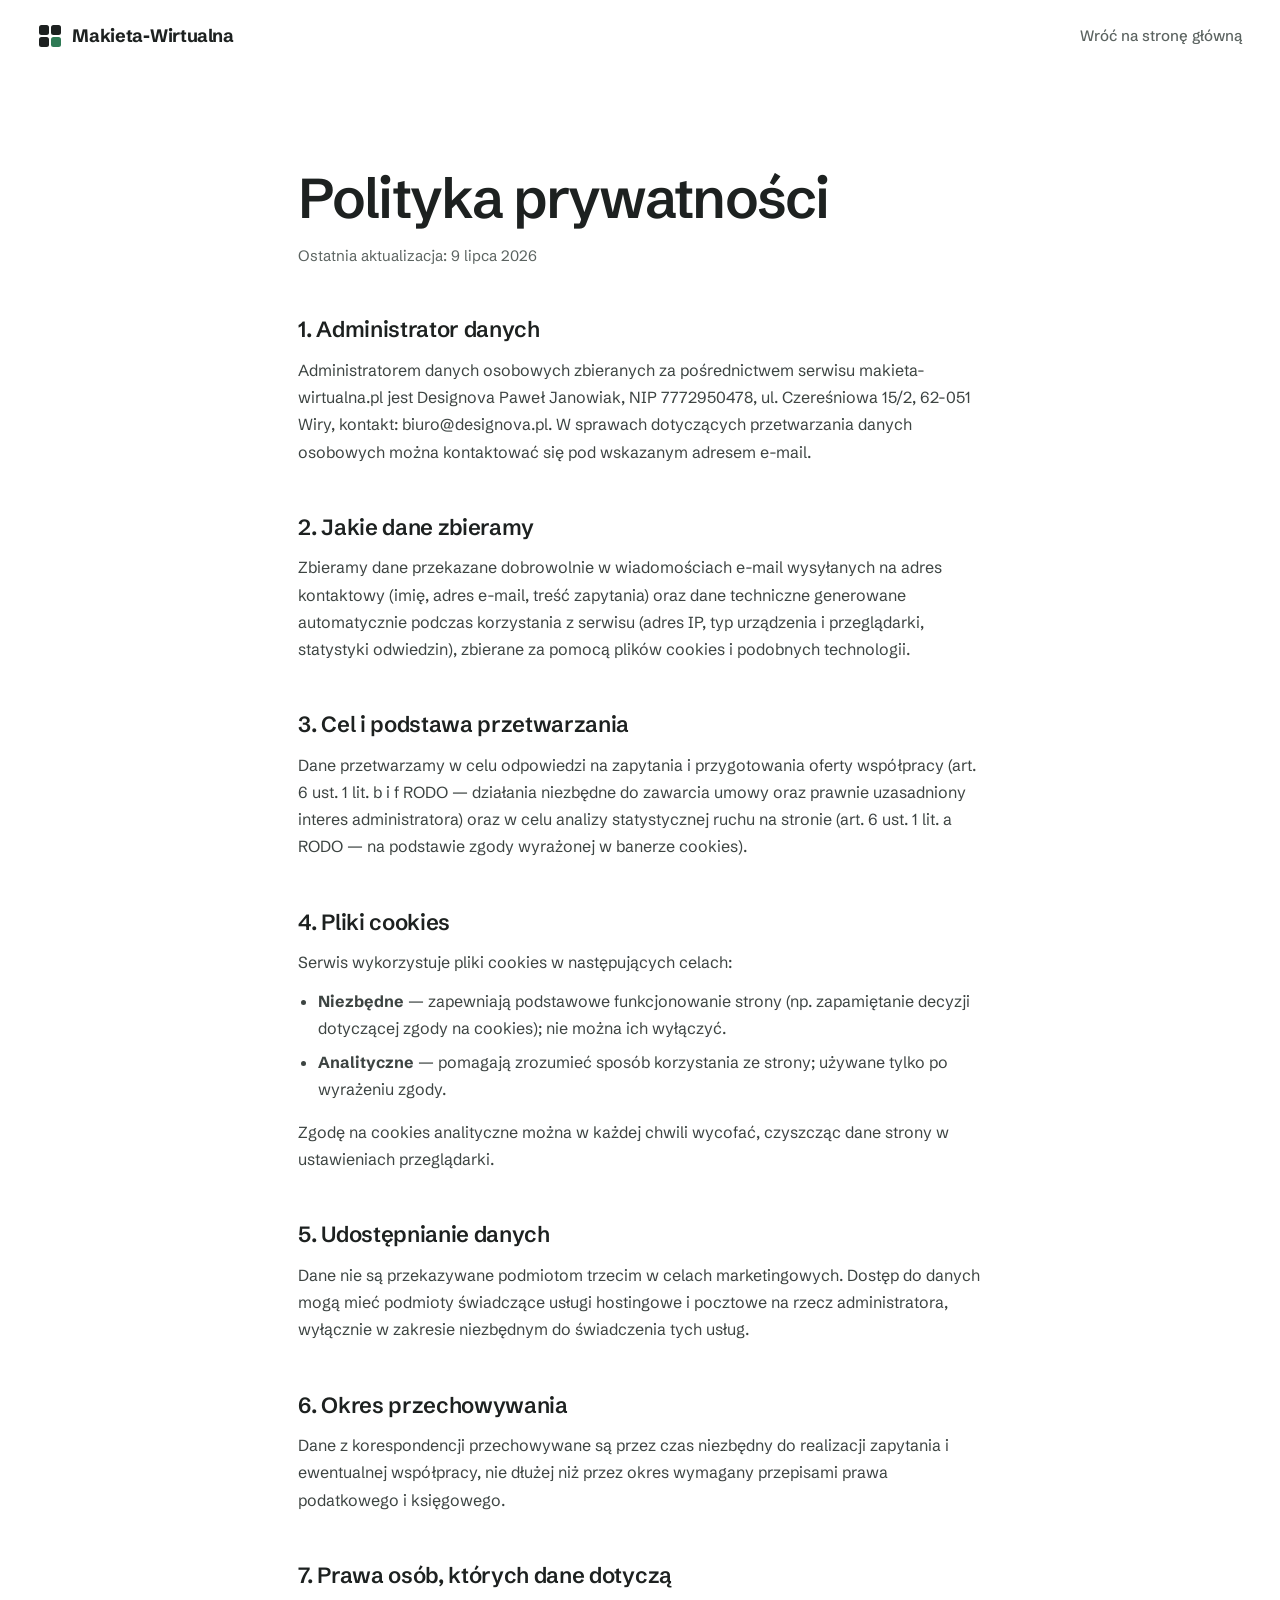
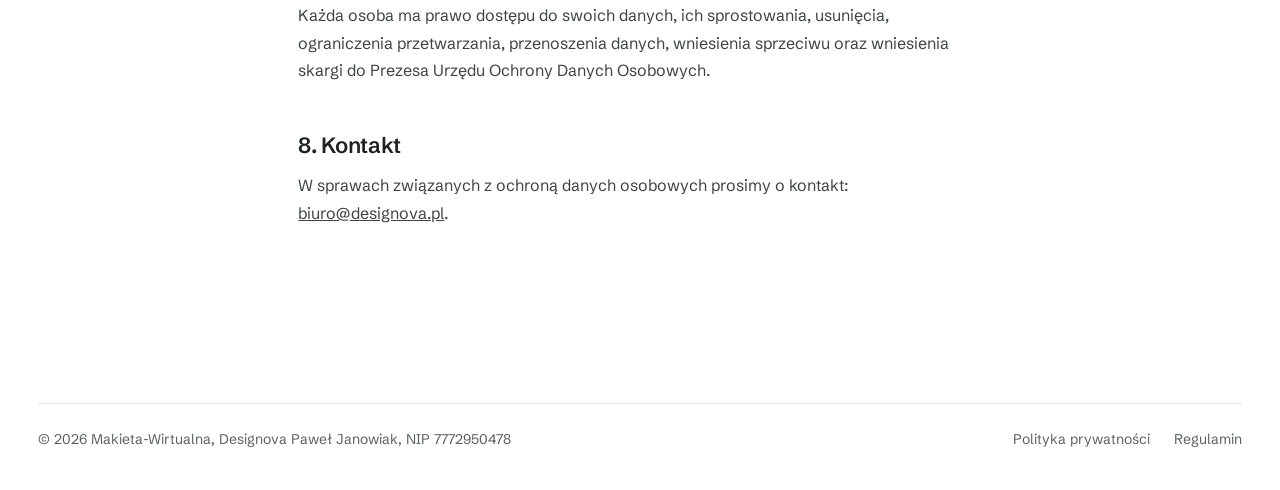
==== commit c29c1c14: "Nowy, minimalistyczny wygląd strony i zdjęcia z Unsplash - strony przepisane na statyczny HTML + wsp" ====
--- a/polityka-prywatnosci.html
+++ b/polityka-prywatnosci.html
@@ -1,195 +1,97 @@
 <!DOCTYPE html>
-<html>
+<html lang="pl">
 <head>
   <meta charset="utf-8">
+  <meta name="viewport" content="width=device-width, initial-scale=1">
   <title>Polityka prywatności — Makieta-Wirtualna</title>
-  <style>
-    * { margin: 0; padding: 0; box-sizing: border-box; }
-    body { background: #FFFFFF; display: flex; align-items: center; justify-content: center; min-height: 100vh; font-family: -apple-system, BlinkMacSystemFont, sans-serif; }
-    #__bundler_loading { position: fixed; bottom: 20px; right: 20px; font: 13px/1.4 -apple-system, BlinkMacSystemFont, sans-serif; color: #666; background: #fff; padding: 8px 14px; border-radius: 8px; box-shadow: 0 1px 4px rgba(0,0,0,0.12); z-index: 10000; }
-    #__bundler_thumbnail { position: fixed; inset: 0; width: 100%; height: 100%; display: flex; align-items: center; justify-content: center; background: #FFFFFF; z-index: 9999; }
-    #__bundler_thumbnail svg { width: 100%; height: 100%; object-fit: contain; }
-    #__bundler_placeholder { color: #999; font-size: 14px; }
-  </style>
-  <noscript>
-    <style>#__bundler_loading { display: none; }</style>
-    <div style="position:fixed;bottom:12px;left:12px;font:13px/1.4 -apple-system,BlinkMacSystemFont,sans-serif;color:#999;background:rgba(255,255,255,0.9);padding:6px 12px;border-radius:6px;box-shadow:0 1px 4px rgba(0,0,0,0.08);z-index:10000;">
-      This page requires JavaScript to display.
-    </div>
-  </noscript>
+  <meta name="description" content="Polityka prywatności serwisu Makieta-Wirtualna — zasady przetwarzania danych osobowych i wykorzystania plików cookies.">
+  <link rel="canonical" href="https://makieta-wirtualna.pl/polityka-prywatnosci.html">
+  <link rel="icon" type="image/svg+xml" href="data:image/svg+xml,%3Csvg xmlns='http://www.w3.org/2000/svg' viewBox='0 0 24 24'%3E%3Crect x='1' y='1' width='10' height='10' rx='2.5' fill='%231d2120'/%3E%3Crect x='13' y='1' width='10' height='10' rx='2.5' fill='%231d2120'/%3E%3Crect x='1' y='13' width='10' height='10' rx='2.5' fill='%231d2120'/%3E%3Crect x='13' y='13' width='10' height='10' rx='2.5' fill='%232f7a55'/%3E%3C/svg%3E">
+  <link rel="preconnect" href="https://fonts.googleapis.com">
+  <link rel="preconnect" href="https://fonts.gstatic.com" crossorigin>
+  <link rel="stylesheet" href="https://fonts.googleapis.com/css2?family=Schibsted+Grotesk:wght@400;500;600;700&display=swap">
+  <link rel="stylesheet" href="styles.css">
 </head>
 <body>
-  <div id="__bundler_thumbnail">
-    <svg viewBox="0 0 100 100" xmlns="http://www.w3.org/2000/svg">
-      <rect width="100" height="100" fill="#FFFFFF"></rect>
-      <text x="50" y="58" font-family="sans-serif" font-size="36" font-weight="800" fill="#18181B" text-anchor="middle">M</text>
-    </svg>
-  </div>
-  <div id="__bundler_loading">Unpacking...</div>
 
-  <script>
-    
-document.addEventListener('DOMContentLoaded', async function() {
-  const loading = document.getElementById('__bundler_loading');
-  function setStatus(msg) { if (loading) loading.textContent = msg; }
+  <header class="site-header">
+    <div class="wrap">
+      <a class="brand" href="index.html" aria-label="Makieta-Wirtualna — strona główna">
+        <svg width="24" height="24" viewBox="0 0 24 24" aria-hidden="true">
+          <rect x="1" y="1" width="10" height="10" rx="2.5" fill="#1d2120"/>
+          <rect x="13" y="1" width="10" height="10" rx="2.5" fill="#1d2120"/>
+          <rect x="1" y="13" width="10" height="10" rx="2.5" fill="#1d2120"/>
+          <rect x="13" y="13" width="10" height="10" rx="2.5" fill="#2f7a55"/>
+        </svg>
+        Makieta‑Wirtualna
+      </a>
+      <a class="back-link" href="index.html">Wróć na stronę główną</a>
+    </div>
+  </header>
 
-  const FONT_MIME = /^(font[/]|application[/](x-)?font-|application[/]vnd\.ms-fontobject)/i;
-  const MIME_TOKEN = /^[\w.+-]+[/][\w.+-]+$/;
-  function toBase64(bytes) {
-    let bin = '';
-    for (let i = 0; i < bytes.length; i += 0x8000) {
-      bin += String.fromCharCode.apply(null, bytes.subarray(i, i + 0x8000));
-    }
-    return btoa(bin);
-  }
+  <main class="legal">
+    <div class="wrap">
+    <h1>Polityka prywatności</h1>
+    <p class="updated">Ostatnia aktualizacja: 9 lipca 2026</p>
 
-  // Error sink persists across replaceWith since it's on window, not the DOM.
-  window.addEventListener('error', function(e) {
-    var p = document.body || document.documentElement;
-    var d = document.getElementById('__bundler_err') || p.appendChild(document.createElement('div'));
-    d.id = '__bundler_err';
-    d.style.cssText = 'position:fixed;bottom:12px;left:12px;right:12px;font:12px/1.4 ui-monospace,monospace;background:#2a1215;color:#ff8a80;padding:10px 14px;border-radius:8px;border:1px solid #5c2b2e;z-index:99999;white-space:pre-wrap;max-height:40vh;overflow:auto';
-    d.textContent = (d.textContent ? d.textContent + String.fromCharCode(10) : '') +
-      '[bundle] ' + (e.message || e.type) +
-      (e.filename ? ' (' + e.filename.slice(0, 60) + ':' + e.lineno + ')' : '');
-  }, true);
+    <section>
+      <h2>1. Administrator danych</h2>
+      <p>Administratorem danych osobowych zbieranych za pośrednictwem serwisu makieta-wirtualna.pl jest Designova Paweł Janowiak, NIP 7772950478, ul. Czereśniowa 15/2, 62-051 Wiry, kontakt: biuro@designova.pl. W sprawach dotyczących przetwarzania danych osobowych można kontaktować się pod wskazanym adresem e-mail.</p>
+    </section>
 
-  try {
-    const manifestEl = document.querySelector('script[type="__bundler/manifest"]');
-    const templateEl = document.querySelector('script[type="__bundler/template"]');
-    if (!manifestEl || !templateEl) {
-      setStatus('Error: missing bundle data');
-      console.error('[bundler] Missing script tags — manifestEl:', !!manifestEl, 'templateEl:', !!templateEl);
-      return;
-    }
+    <section>
+      <h2>2. Jakie dane zbieramy</h2>
+      <p>Zbieramy dane przekazane dobrowolnie w wiadomościach e-mail wysyłanych na adres kontaktowy (imię, adres e-mail, treść zapytania) oraz dane techniczne generowane automatycznie podczas korzystania z serwisu (adres IP, typ urządzenia i przeglądarki, statystyki odwiedzin), zbierane za pomocą plików cookies i podobnych technologii.</p>
+    </section>
 
-    const manifest = JSON.parse(manifestEl.textContent);
-    let template = JSON.parse(templateEl.textContent);
+    <section>
+      <h2>3. Cel i podstawa przetwarzania</h2>
+      <p>Dane przetwarzamy w celu odpowiedzi na zapytania i przygotowania oferty współpracy (art. 6 ust. 1 lit. b i f RODO — działania niezbędne do zawarcia umowy oraz prawnie uzasadniony interes administratora) oraz w celu analizy statystycznej ruchu na stronie (art. 6 ust. 1 lit. a RODO — na podstawie zgody wyrażonej w banerze cookies).</p>
+    </section>
 
-    const uuids = Object.keys(manifest);
-    setStatus('Unpacking ' + uuids.length + ' assets...');
+    <section>
+      <h2>4. Pliki cookies</h2>
+      <p>Serwis wykorzystuje pliki cookies w następujących celach:</p>
+      <ul>
+        <li><strong>Niezbędne</strong> — zapewniają podstawowe funkcjonowanie strony (np. zapamiętanie decyzji dotyczącej zgody na cookies); nie można ich wyłączyć.</li>
+        <li><strong>Analityczne</strong> — pomagają zrozumieć sposób korzystania ze strony; używane tylko po wyrażeniu zgody.</li>
+      </ul>
+      <p>Zgodę na cookies analityczne można w każdej chwili wycofać, czyszcząc dane strony w ustawieniach przeglądarki.</p>
+    </section>
 
-    const blobUrls = {};
-    await Promise.all(uuids.map(async (uuid) => {
-      const entry = manifest[uuid];
-      try {
-        const binaryStr = atob(entry.data);
-        const bytes = new Uint8Array(binaryStr.length);
-        for (let i = 0; i < binaryStr.length; i++) bytes[i] = binaryStr.charCodeAt(i);
+    <section>
+      <h2>5. Udostępnianie danych</h2>
+      <p>Dane nie są przekazywane podmiotom trzecim w celach marketingowych. Dostęp do danych mogą mieć podmioty świadczące usługi hostingowe i pocztowe na rzecz administratora, wyłącznie w zakresie niezbędnym do świadczenia tych usług.</p>
+    </section>
 
-        let finalBytes = bytes;
-        if (entry.compressed) {
-          if (typeof DecompressionStream !== 'undefined') {
-            const ds = new DecompressionStream('gzip');
-            const writer = ds.writable.getWriter();
-            const reader = ds.readable.getReader();
-            writer.write(bytes);
-            writer.close();
-            const chunks = [];
-            let totalLen = 0;
-            while (true) {
-              const { done, value } = await reader.read();
-              if (done) break;
-              chunks.push(value);
-              totalLen += value.length;
-            }
-            finalBytes = new Uint8Array(totalLen);
-            let offset = 0;
-            for (const chunk of chunks) { finalBytes.set(chunk, offset); offset += chunk.length; }
-          } else {
-            console.warn('DecompressionStream not available, asset ' + uuid + ' may not render');
-          }
-        }
+    <section>
+      <h2>6. Okres przechowywania</h2>
+      <p>Dane z korespondencji przechowywane są przez czas niezbędny do realizacji zapytania i ewentualnej współpracy, nie dłużej niż przez okres wymagany przepisami prawa podatkowego i księgowego.</p>
+    </section>
 
-        if (FONT_MIME.test(entry.mime) && MIME_TOKEN.test(entry.mime)) {
-          // Strict artifact hosts allow font-src data: but not blob:.
-          blobUrls[uuid] = 'data:' + entry.mime + ';base64,' +
-            (entry.compressed ? toBase64(finalBytes) : entry.data);
-        } else {
-          blobUrls[uuid] = URL.createObjectURL(new Blob([finalBytes], { type: entry.mime }));
-        }
-      } catch (err) {
-        console.error('Failed to decode asset ' + uuid + ':', err);
-        blobUrls[uuid] = URL.createObjectURL(new Blob([], { type: entry.mime }));
-      }
-    }));
+    <section>
+      <h2>7. Prawa osób, których dane dotyczą</h2>
+      <p>Każda osoba ma prawo dostępu do swoich danych, ich sprostowania, usunięcia, ograniczenia przetwarzania, przenoszenia danych, wniesienia sprzeciwu oraz wniesienia skargi do Prezesa Urzędu Ochrony Danych Osobowych.</p>
+    </section>
 
-    const extResEl = document.querySelector('script[type="__bundler/ext_resources"]');
-    const extResources = extResEl ? JSON.parse(extResEl.textContent) : [];
-    const resourceMap = {};
-    for (const entry of extResources) {
-      if (blobUrls[entry.uuid]) resourceMap[entry.id] = blobUrls[entry.uuid];
-    }
+    <section>
+      <h2>8. Kontakt</h2>
+      <p>W sprawach związanych z ochroną danych osobowych prosimy o kontakt: <a href="mailto:biuro@designova.pl">biuro@designova.pl</a>.</p>
+    </section>
+    </div>
+  </main>
 
-    setStatus('Rendering...');
-    for (const uuid of uuids) template = template.split(uuid).join(blobUrls[uuid]);
+  <footer class="site-footer">
+    <div class="wrap">
+      <div class="footer-bottom" style="border-top: 1px solid var(--line);">
+        <span>© 2026 Makieta‑Wirtualna, Designova Paweł Janowiak, NIP 7772950478</span>
+        <div class="footer-links">
+          <a href="polityka-prywatnosci.html">Polityka prywatności</a>
+          <a href="regulamin.html">Regulamin</a>
+        </div>
+      </div>
+    </div>
+  </footer>
 
-    // Strip integrity + crossorigin — blob URLs from a file:// document inherit
-    // a null origin, so crossorigin forces a CORS fetch that SRI then rejects.
-    // The manifest bytes are ours; SRI protects against CDN compromise, not this.
-    template = template.replace(/\s+integrity="[^"]*"/gi, '').replace(/\s+crossorigin="[^"]*"/gi, '');
-
-    const resourceScript = '<script>window.__resources = ' +
-      JSON.stringify(resourceMap).split('</' + 'script>').join('<\\/' + 'script>') +
-      ';</' + 'script>';
-    // Inject after <head> so the DOCTYPE stays first; prepending the script
-    // would push the parser into quirks mode. DOMParser always emits a <head>
-    // (synthesizing one if the source HTML omitted it) but may carry
-    // attributes through, so match the full opening tag. slice() rather than
-    // replace() keeps us clear of $-pattern substitution in resourceScript.
-    const headOpen = template.match(/<head[^>]*>/i);
-    if (headOpen) {
-      const i = headOpen.index + headOpen[0].length;
-      template = template.slice(0, i) + resourceScript + template.slice(i);
-    }
-
-    // Parse the template and swap the root element. Scripts inserted via
-    // DOMParser/replaceWith are inert per spec — re-create each with
-    // createElement so they execute, awaiting onload for src scripts to
-    // preserve ordering (React before ReactDOM before Babel before text/babel).
-    const doc = new DOMParser().parseFromString(template, 'text/html');
-    document.documentElement.replaceWith(doc.documentElement);
-    const dead = Array.from(document.scripts);
-    for (const old of dead) {
-      const s = document.createElement('script');
-      for (const a of old.attributes) s.setAttribute(a.name, a.value);
-      s.textContent = old.textContent;
-      // text/babel scripts with a src: fetch and inline. transformScriptTags
-      // does XHR against the src, but blob:null/ from a file:// origin is
-      // silently dropped. Inlining makes it a plain inline babel script,
-      // which transformScriptTags handles unconditionally.
-      if ((s.type === 'text/babel' || s.type === 'text/jsx') && s.src) {
-        const r = await fetch(s.src);
-        s.textContent = await r.text();
-        s.removeAttribute('src');
-      }
-      const p = s.src ? new Promise(function(r) { s.onload = s.onerror = r; }) : null;
-      old.replaceWith(s);
-      if (p) await p;
-    }
-    // Babel standalone auto-transforms type=text/babel on DOMContentLoaded,
-    // which fired before we swapped the document. Trigger manually if present.
-    if (window.Babel && typeof window.Babel.transformScriptTags === 'function') {
-      window.Babel.transformScriptTags();
-    }
-  } catch (err) {
-    setStatus('Error unpacking: ' + err.message);
-    console.error('Bundle unpack error:', err);
-  }
-});
-
-  </script>
-
-  <script type="__bundler/manifest">
-{"ee90d0b7-e907-48e3-8dd5-642f7c26e8ec":{"mime":"text/javascript","compressed":true,"data":"H4sIAAAAAAAACt19a3fcNpLo9/wKiOOxSaubevgRp+W2xpZkx4lkeSQ5mVlJI7FJdDclNkkTbD0i9zn7I/YX7i+5pwpvkK1Hkrl7956cyE0QKAKFQqFQLywtkQ9bn7b23h5sbZJhVUxIEneraV6nE7rEqnjpaVgz8t//+V8kKUhe1IQmaR2SPTqYpllCLtN6TE7jxGhFHj8mg2lOqmlOsNJp+J03ZZSwukrj2lv7zvcD0n9Dbr4j5CKqyMlJQoefq6IkfbI7OKNxHSZ0mOYUymhVX6+ZFT8V1STKRHW/GJx1yDm97pCLKJtShHtOr0mak2JwRtY1cKPqDaH5dEKraJDRHqmrKe2QuMiH6WhqlV1WaW0+4yfILCA9AH54Tq+PSZ+X6i6W00GWxu9TmiXzOuiMg9epr0taDLHzC/0+8dj1ZFBkHlnHokXieaRnAlr77jtClpYIzFFFo7gOa/YdIcNpHtdpkZMRrfeg2A8Q0QRGyGqyR/rkMs2T4jLE12v4Lh0Sf2EvIPW4Ki5JTi/JVlUVle/pae1ZzUjKkBqiiyjNAEfkmtZewKFVtJ5WOdmDp1lbnzZ3d9xubTr92tzdMbu2+YC+be7u3Kt7m7J/MHFjmCw/DMOoGjGcJY3AMK5oVNOtjE5oXvsIRNT8jpDAmooyqhh1pgLLNuPNIp4igKSI7dEnMemTpIjDr1NaXe/TjMY1jPCqm8Sy14iHJA5k9/Nplq0ZMFhcpWW9lbVD4m8Pk6iOuknc5Y/HEjaHcEPKqihZh5QVvUjpJZmRvuh7VEdAqYyPnaiPrYcjWr+t6yodTGvqewgfoXgBWV/HTmITG/U3AkxNJ2UW1bRHkjhM85xWPx7sbHfE2zPW06NaVz/Dml7VG0Ve07wm377xheF5shUfg3rAkeDTrEGOYl4O6FXts8qZk6Kk+U5Ux0AYS69hJvz13hE7/Neb46fB+pulkF7RGJsZ86MazZ2mOCsYJX2glTCLWP0xT+jV7tD3Xi/BN96Y0y3q9vukuwIj5c+vddfCFFrP/ZZEr/gcy9KY+k5jsqjBHS4fhxnNR/W4w79lkUdSAJXC+tvc3fkMqKv8IEQcvq+KyX5dpfkIENIhHkzR0rieZDaF/W+m0f/LVKlGU0WXkjCRxPBZ9pHD7eEYFE74I4dMSEZrDjLhz3V1rcbGy0mf/LS/+4lPJX6P15yRGOlf1n7AR2e6v+Ib377JHU4U4CZX4Hbvwdu3VRVdhynDf31eKQh+/8fFKh6cSQJJTDqS5NOHGuEj+fj4seylVdw3+7puv+s1ll1FWU365EZ0Z1hUxOdvzkkxlCLOOb1msPMbYwR8nR8uH3PcPPICBHV4fsy7eXh+bA7QxYgJF9oFYi2Tdd4jB2ctlJfEn6IJLubPUT32y6ge59GEyg4iJSE2eTkn8xaqguVN4yKhX/Y+bhSTsshh1ytbycqcrEGErLEMWZmlte8teUFYFqUf4Jf2iqL2rCUK9cOKllkUU3/pKEzioxCYzqOlDvG8wHwFxeui3IY2MzbvQVEIMQpEgndv97dONvb3SZ+c8j2fxV2EOC6yhFY3gyg+H1XFNE96cZEVVXeSXvlpTlg1GnTiaVXRvN6AF+TVXzt1FeWsjKBMIIKQQVEltOqtlFeEFVmakDvAvFi+DU63ipJ0ynqr5dXaoLjqsvS3NB/1xMtBcbVWXNBqmBWXvXGaJDTnuP/bOb0eVtGEMsLiLhunOb1Z/qsxuG5ZsBQIpLeyvPxX6MQMfrTWEO85ZEA64AyYeV3RaJLmIxeJndtrpnlNqxJ+TVLG0nx0oz5V0Syq0wuqkHDv2XhxKxaxcc+ocP/B9HoDOiwq+tBByXY3Md9Aek+eyE6p4UYDVmTTmq6lOaN1b3mtLBBOl17QvGa9vMjbUJGlOY2q7ghoA1bhD8sJHXWq0SDyV1e+76ys/NB59X1nOSCrL/4qip9/31ldfdFZXVnphD+8CMiz7//a1uDls78GzQ8C1dHecyAUIJK1KE8nEQ5AEhdZCZ8zQmGtp/kwzdOaPgDDeT3uxuM0S/x88Qdgp06F4HfPQSvkRjUF/0aPbA7qH8YTZm0spkvhqHNTRkkCXXxeXpFX5dXasMjr3spKebW0Ej4n07Q7KfKClVFMO+qX7BAn5zv68r3LWC6LKukOKhqd9/BvFwp0F5vLMklZmUXXvTQHiusOsiI+X7tMk3rcW6WTtTFNR+O6t0InLhOS/bygVZ3GUdaNsnSU90Cc6g6Kui4mawZOOR2+eNGR/4fPgrUGG8Vayx34L3zxYC7ZYAASwJTRqstQXsU5b8PHNK8oK7ILmtzALHWH0STNrntz5gir4IoJX72gkwfN2dzN4N4UuOJCsDH0rLxSXEgQ4DJ5Vl7pYY8LVuO/EZOU6nJnXTkrRmnsVlNcrS7KHpB2Roc1/viti+eT3urK8++fv3r28vn3a5PoqstJ6uVyPHb79rK8IivLMKsaAX8ZLC8vry6LKf3LcDgUa2f1XmvHxsfz8mrtcpzWtIuVemVFu5dVVLZxYj7spadkJ4UBM/J57+OngxMQKbY/fuJiRZqTqCzZ0iUdgLx03mV1NKJdelUWFYgh5Gi6urzynJxTWpJBUY9Fr6Ahu85jAsqPzNS8VXQUpTkjEVe8EVbTMiRPl/g+P6FJGpGySvNayWp/K6MRJTdkElWjNO+R5fBFPFkTUhkhqBKjHYJqMHJDOC9Ic5YmtEeiiyJNdOW/QE+Kou6oX+SNIhNyQwQPING0LnSrpx3yVPFs+BkNa1qpDhLeYb4rd6PkbMrqHqFXoLoi3Us6OE/r7vwqCgoQRVIVZXeYZjWtegRmiSykE0B2lBvA7qypYKodoJtQ4H2k+8MPzIJp1JhWfLMg4fLyCrsDXlpTXr0bF9O87pGVOWCHaZZ1JwXMBlDIHWCBQwOVgcalmuY5bIYmXGQGqdPf5bbOzpTwfipVn++/bG+ffH77QcrMHuy9nUGRXN9I7g8CgaC05ZkiF/njjaQVs/4MhXR1RIF6eEgpKlOd1iGZ1qnBOQUkeTjEkD68CduOLHg6NU4N64+W0rCmrPZZNKSbeIDxJZzAOKaZZx1ifgl0I1/2tqFDIZxNvux9xA/iOUb0QCHQOVxrhKrjjXMcU11pnNuM/[base64]/N6uuMemrszFIC9m2OKCsBmDGNkjAqS5onG3jiYC3oAaIDihZTMKL15oZLgLwmzWG166oVHaWsrq6hjdtCreH9OsqTKCtyCh/y3REfdgij9UEao/YJF104ZXQfNg9/WQ1ZvdgaDmlcO7Ou0DcdgHkF3wmovp/jY04WyUqgiRDHErLpgIVRkvhsOjBeCu7gfsRqldCM1tRpOFPk2SGHx+qFoEM6jKZZzcxx7tBJMWcwiaHbI65+L81FX1Apt0PrCHaAm1lgdZfXviB9t/J6eHh+vB6KHq0ZTYBIL1AxCEIXWQ5IwhWDF8YoXUQl5rCdT2ksiMpjfw+FtxuwbUmcdOBBt9y9oFWVJpTxUbUua2WD69v2Pr3YZJlYTvDZwKQn+5VcrGFF84RW/ti3STcQkGnGqG4/r3KHWGtfjF0uElchSK/KSisEP25ufTo42dsCi9C/Dt92/yPq/nby6Fj8Wu7+cPLo+OmSlIc+fdl5t7Unq3fXj5JF/yg8ShaD9UdLtlDDT4z+RZSxDmlYoqATpE+0gSUI6yqdmBhdgDpq9+QUot/CS1Aroxrb90DLjUU4OqEk7pIVUSHACngkZL9WUfnruMgowmiq4+2eIzxuZVrpkO5K0EId9Cvpk2GaJwdFuU0vaLb1dRplaX3Nv2B0+qvLkjJYMHO/uNwh9KswiDkLvLq1oWxFFgFAUQqMaCDsMgXZyMe35kKOQYfl9ft9r2esVIEa6G2/TypjffL6C3PrL7TWvwW8VVss2XmgjbqmrNmgjwVP0dHC/OkNApu8eFtwk9DN4amt1jDKmFENH9vqgXTitYiEdq1pzp1FEm8u/auVyMV7Qcqi8qfpZECrBvUZS+NNn6zCkrDw9MR7AjzQQt0TL7h9bYnajWXUWDgtdh4xF3gU0PPRPAy0LlzjZJTQEg8ry4Z1CspTLCMpeU2cvq+RdHHRtlLhQFLFUQIOdXFRUhjy4kbFwDNXDzbpdm35U/[base64]/nD5+Fg3AkIUpZII8d3lOM0ozJtFoLes0dCacz6oiRwRnyskkcAdnpz9tkpL/zpKFpcCZ/onrSjAzyIK8G8TA/G0Opzo0SM4stgnK2SRTNzxg8aincccWgM1F/nKmlUMfgE4Gl0ssHrmsMDHjwWMN8CUTDleff3M+LqzxJvsUFY+9mxoLSyxlS2iEtasMzN+n5lfnn3XBLJg8dbGFPFzDL2+TWJCtHXIWRA8YG7BW9Kc2j45M7Ev5vPGXd12B1vWdDytGlJ7DoouLbdvvN3Z2j55e3AAzo8ei7txNKFZ15OS+sdPqJM/2PrHwcnB2w/[base64]/ZdPYvzC6QUcl7fyukqpcP8S5VSUSYwB5yp9//C8Qy6O8XR/eNEh58cWerd+Ad63Y+C3yOMsjc97xCvyDfgl+lvk8TjKR5S/wJ/qTZqX0xpffIRfqpxNB5OUv9jHn+rNOb1OisscX/1MrzeLy9x8Ny3lmy+lWV5WlDH56jM8qLeTYsqogrkDTxZUfC/g4lsDMr6jOVpA5OsteLRrZDS6oLrGNjyqGsMinvKuvYdfqnyQTTnUd9lUw0uK6SCjGtOb+OzgG5RrV/WE5lOOdP68Q/OpRSSw2NFxx1/vHf7rjffk+Jt3+C/v+Kn37cnhv54cP30SPFWWi487n3f3Dk72t7bfn2xs7+5v8UM78IA9Otq6KgUbeO1fdbkl5FsSi1+B75FF8blF4gVLb0RfvVHqmVSlmZBQCfhHLPAPo+5vx4ugQTDUCMdPA/+IPe0HSyNLT8D52kbEqA8GC7l7wG+QE8DVQbo8CfbRNjLpheifdEjdIREuA+81DKMmiySCYbx5vSSfvTeCA63N/djS6zHNJrT2j9i3N8HSKO0Q7zXYcrD00Yp3a9ujJV7viD19I9ouqcZvbmsrBmJh1hwdKzskR1U1KBNA91iSRXM3WMTXui84D0ujDvFjjpUuYCEO62K7uKQVYj4IUFFg4sTQAB5WNMo6JMrSiB0b3n4NRqS3/ltGRkwa9PzXS+sBdAi+ATPjr/[base64]/fQ3mGOtATPWxo3gcCI2CZbJYRiG0Jkwkk7v7Ng+GqIpHM8gLO7CAx7ydal0wa9LUMC5Cwa6xU8IpkEbnZfptbk2NKcNAsWYeEtrnWAzXB26RUMLK+DzDgJW0G/KOkIZuFJBWYrirCHM5neaG/W6Jr0Se4bCcsq4CTE0yo1RvAxkkFZwzy6kuXCIT4pJQzsDgPVS6nKtzgJvhNiQUgkq7hvjiao06nKvZ/cVzrMXBMb0zJsgbeB1D2rWxMSACi8QQPgjGFYMtY06DKtGw6LSTWBHel9UcxpY3S9yr6XnSnznAXrggFHksBee0+vD1WN7d+LFYt6eBe7kGKuWz/ohRuCZLJlP9HEbN7kx23dsIupoalWO+CAm/ri7f3Cyf/DP7a2Tz3u7n0GGXXpK/nZy8vnL3tbJCXm6pM6mh1zOlL50Uu4EDzr5uwI/[base64]/rluEdAqRW+zS0gLJC0Yno4qWPZKkFY3rLsb7deEL3YixdJRDY64bKDMdDYhGcvvco3fHusw+af29rz2i6mhS4o7sbHywLcKfg+uSU8snKNna3toBpvFpd3PL5L5YnTWjx8TW2JE2WejG4mLQYB8G8cRANwgPfczhsywQ/ZSeULMAIIUiCMBy8UB/[base64]/1eumKEUJ7QHN2hopTYv9Pe3D6HzRqCMZklVDbrSXUZXT5MciQ5F73h5r72rQ5oty8PdxgVyOI4c5cjEE3q6HJyfK7XTdA2nDO1oGrg+tjMOY7otg8dfKQC0MPkYN8IvSEhl8s8hoCDV871B7gx8T+FCjG5o5Q296RPamfbFoQrf5/1UtCBYp/hc8fOARy9hm66t67hFQVeAHYZRo7frEC1qWi3NSq6/qpouJPFgCvLsPluaxUvA8QC5AH0s9jJEK4H0VjYCopKblBqd7Jh/DMDSOpaVkrLa0vODjMVWPr3QNME2HldI4SnBfsL7hC+YapRbErKuYp0/[base64]/xYu5PeBLAM8BOrqcF3qDosholLe5D1mfFwi8C2mAKSnsXRhyHsdUO+u0dl6Le2Ypqz9Q4KDmQZJmTqICqCailW136IgJb/dGk4iJBmlNJ57ZBk6bn6Qf/kfcFJ22qFMxYw8x9ETAW/Y6ZGXZ6sV5mjTEUWcv1sPdr+K2/ppDvJMdS/oBwR8aQmwHxyTXCZonpwWb/KBe4OpV7maSUAu/pP1uYadSRShkOizxwYzlCRfbEGrfe0IWFcIWyRNPZbLJSQRDIT7UEMSOHQGr0y3cxWQiAmuHhiG+oc5RtTjFgGPQOl/MPpagtJ35cufp2dCcA1CTa92ylTY2U94VvpUCQTd3U9vBHD2XOeEc8jVy3CO84SPpI0Rma21syMLfrX0kBot1+ScsCXWkOhNHKjYdCEI+C+ZxVlkuD4KtDMWUyy1+chFl92AnqKhq5Scwr3sYJXI3U7iIsmZj/nUJZkE5gJj9EW+DloQZ9+Ak92QLF1z128oSTIkJVrHs+OPHpJURXIghNYBJzRFZ//2E3UopxuA0qdgIa6eMlsOQRSD5nO0CVf/cxct9FUuQNnumYKOcFBe0AWX+ewOUdbwts49JW68s64PZAtV5cwjVCsVp64VVwYDHaVeBbide+bqNeh0tr1br4oI0DEQwN8ZxtmWn/HMWgjY4MeXBQrh6XBPgyYnsaE912XyLs9Pjk2S1KliNCt2eRt/6PHWvWjqBUjnKDUIuJke/OkL9qoHQptsirMuRvSKFEUIqDD6L5E7uVn5h6IsvLF1xIBWmXBPpiyRTF9ZO2nRf1XsrNnACcmwLT8KUlyZW5qqtiuagJL6bGzjMR9if1NJCk17Q4aBv3UUaihqLU4yyYhBlsHU2dxTRg/msogtuWF0OosviolTbjRaTjaCWoqp/54fm8CzNztq+CJ2bwzzgFW/Y3DZvH52wKjfZURXP6aRSZjX34WkFzsGyo/Kcue4UKJ0GW1wy5S8Fg/QRklb5w9OhWYR+3D3F1CXzyZPdIWiupkiBS0ehf8auvtXsKvCP1r/95dujQEZIT3HkZ+wKs5ydMe//R8YOuR24ivtjopp/+6ahL/T/[base64]/+Bz3WvDBWbxcUaAhLjopHuO9jSiEyORDxhq2OePio7cfiomdhoij2YOIezdmNOFAshp7AqT0mM1jmUVaI0Jzc3qJFcfQmqSqGbnBTJNKOQqYKRqKJadxmJfA0EzAdrkO6IRCTDXCQZVPfmTCHPx9ucRyWKjuUSNk6Svimd4XFazpAROGDNDOGuTsZzU3AlHE/Gybqh9NOfGfPsAR1Z1CHlGMinHLsinC1Sawg3MHvicGe6R2kF9o/cP8+KYXuIzGsItlr8QV8epxDyhPCVt4+yiVFHiDeO2mSuLHuHmG1bHhoj1VGf5H+BXO50X+sCwNFgf45i8H+Kqns6V+2fSNv/juPJbf0Y+xvynIJ7gn6cd2wRTPNneg02Yuu8EkNgvxCQ4CeY3H0gwaZrdoIuxFDJTjjyNst876lp2xJxYInhQKmQkzQEULMaxKkZLNCURYBx8K87/hLo5blK+uTFs1crRq+dQFRmR6FiC3+8Sl6/Ji/AGDVeJYsEpi2qNoqEvq39NCDf5C6ohBQhli1CSCCYh8er5M0bCGwL60KINs9eWobyT1u/bO2dbOx+OgA3hp+3/rm12QiQ4lmQhb8VCKNRRSNSYPAOqdM6oyJGCfani4iRFDOOkos0oQWJpkla3Cfw6dPuwYkI1trf2t7aONjFiK5eXtQYhgFuI24w17Hw9+1wg3dg55NqdROwKAyc7Q/QE0MHHh3SLIRMPSjYHItjnir4Y2chnkBxN8+uDbkfPWBMyR/E6paJQe8B0WMe/Js52XVaUBgoO5p1WqDX+9PhML2COEndp3XifUO3NXtNuofJ21wf52nGwCHxf0An1hMXLKgB3y7r/REFllRR36a+4sfZ5o4onCK5Xlr5RV44QCQUruw35YQxjc8xScLjx2S+8wAAd1qAAgKkF2OOyYP2WNt52g1VJnK/kXI3GKicIsxCY4E5lj5f77ihV3r1Ex3y0bBBiXXRkSnkwzC8x85m70o6IgDTWeoYUy4rgFS+DS+Q2UeMmaykmuIK5HudGr91Y4hfj1PWIZ5IT792Wx3M4wemay0HLD19St5F8XlXZKQkdQGBnGo7VsJiB+JU6yjLQOrHfIuqh5B8TKaMnPNlrgXW3YPiUK4t/i+6EJqbIKM1zx3FU4l1SDwwMuoBAA4VCV8/glWG1ojSRnMT/LCoYvoF3/n3gms1sHdrgaPNNNkBC7iC13wv2p+A+uGzOa1O1V/TLPsC8ZINaDBjB2NKhlmEyephi4QZU1c3cEcSRiLM7FkTf0KrEU0IZNEVYpOaLl73lyhjBg6kL7oxGzNrCwTlwGaMKDZvwXCcdqFWN8qTrmzXNWja1LLmQjh4L+qpDX1zA7+hjtKes2T0C7SjqUfGLeFH+Zrk84IxKqsXZNTRaWAeP1Yvgm/fVPnaEy5PWFvGMPedXnTcldwxLHuBywTUDDuBQWwcZVlxiYlH/KhDFK3j6X7QltpEuHac66BmdN6OtHfrOb/diAeKSPHcFh4GbvPBPZtDv6JzKWFAlcG5YtXNzrp3GkTnAQcB2wC2Pjw/bmt4W8qWz41jlD4Z2WciZajlj/LIP7Mlt8PLDhmP6mMUlKUiFrSjkFe083K5vPKkMh2kQ6uDyrDLTy/iwTgC2loi4wSIUrXONb5OPEyrLwv4tSBBQ2N0Q3hmYyLV/B2VL3c8Qu41HilvScOQjMJ1DzEl9z35kmuMLCO1NRowS88fB8/UbLmI8bixda5jFM6jOBqIiDXULlKZrhecNc8wFwfFTprjrFgrgxfMDc0wZhRqzpu8GzJJ819ddE7S/Mf5GG0eOjGmQbGS9xEwumtf5lbsEJqzaUVF8lDnNqtb05W+zWPK6qISsesq7aD8Ipb6Kk0hlyM0V1JdIvSqpnnCRHNdbgm97VIHgawTVBZrqW7Ofm+a+G+pxqaDe9TKKU2Y3F29DmcPRjPYE/fzqGTjogbmAvuhRPsTphc/bJojRuronOaguxTRDpgJ+7//87+0VPuU6PiJCjL5pACXA97DRhv1FcEOBiAylWl8ToylQC6YBYx/qJsX9Ri7UVSGGoxH/jFDhpqPLkO/1IKHebKXo5mag8Ffx4AVTQP8/jTWIRWdUEh5hsP3kbo6Cr/hBaqKkCqsMddVWsIpvpCjFwnH4yKPQVuSFJTlT2ASulEN0kuNWAbxglbXPCtZ7WCxK0JKyFv1fTKYTkrigwAheqbuX0JyB3WzUGA7wAD7MBsXaYRA3oJrHk/PwcjpBa1OSZQnPHkOw7FP6KSAAUW5BYrmF92EQm5WWEvGGgLdBagxht0xjbL7TPAwSjOaCOlGh6Tco80XRiuuLn1Yu18gP4fOICeJ4TOtuijx5zG1hsT3CLje8ZyWkOeqohDJgjNnrjueqNQmCVYQUL5JuLA0p3FMGRtOM4Pu4gjoYpwmYE1g6SBL89ETRqC/08pUcj4lOEOR3VY4WF+mJQUnSJBDRa9P+VngJ3aKdFglIBbbc3lahXhOQwvF6X2mDLCCte+JeARvMj1xyBB2OH6Q5Y9OHTy/[base64]/yAVeCtQRXLRgkCNOVxiAjbNIqvaAJThWYcbg9jZq7tZJsxDzqZVcMOa5Q2xdOKGNwo8O68VvZrGngZsezj7MbmECCgnJgWLgGD4gxwnVn+sra8UZicvjqTHPCc8oY6wGyyfSscAXLyAGfXdc+Tft1FJ8b3jzEdJo1aeUjoqJOYT0BonFNCrnJL/hGlxfdosQbwwLOZSBlOzmFkzvi/dScYmA4QDNwOVEaZYQvVeCSkE+J37QQ1QRnF6FhxHPdZZdRaSlP9GoRa0J9r2lPgkhXrjv69s09hBrL0Lp8QCzLTKicYNvclktrKrcQP2iud2tvsnJLtFRSm9H8ioptNqrIqwVsenZpit7dRQcRt/SxiYC5zX5Bj4D5rOyCh7DeMlqHvnlAnf8712ezo+bUOkRhO603B228bo2h0fCljoyPxtYoa4pt7ZqxjYVh2CgXocSgvpVwmjxIKsG46hBWazStx0X1hImlvKj1YYzyhYj6TRAGT066ZUWH6RVNjCV8mQJGMdleWdLEWpQGihqLEBgsT6iiHWQ70h22Y/q/4qDwYsWZpALsf8MmC3XcEd+i1WzambkLlIvahpOFuKtWKMc4RGH/F2daUOXzcpxVOKbzx7U2mrAmFurzacTPuHKBEjR87mDlC6EGKPICMh6RWWDobO2p37+MSoNvKzn1Ek4wzuFv22DtXLg3Z93Qu8AuklEYNZiK4FwC7mNBSDgNxlEFqRuQ1a+RRBxGDVAV7Q7TijKhHoduAHcHuBPYGvAgNGSEXkGIikle6kzEF2lzQm/lOO60fuIagip02J/w1ppWNmkYsr29jDmcfh+bgN8gFjx+zEH0+w0DxrdvRLVp4cePH5MKuGPzPbDUx49tFWiTOXXmsO/WOME27sUjiAXmTI2CDcDdL4mNrTYFvcmD5+1et+9fs5b+NuRnwG6nseBaThLm4BwHmzYpzjZacCTO297UPRv6jBHcR9YIWz74R7Z8N26sxcjSsLE4PSrvsfmro9KtJNN2oMIlMx+PdZkFDVqdO4OWM9j9ibQN1X8ChTYDAO/dncbU/DuWToMm2qxp5G4yFxfDtFL6/y5moi3beMfJH9xhYgw6kL6uKL1WoaVkbBgxMGuP1v37VXjGbql9xkRd99MoYQkX3+Y3tZ1AS1ehFsuajr5tnsN2U9MtV398ncs4ukBLrfObw+03t/bgHb/N2mKA2toSZ8w8+rp+w+Y77oUiM/X1zBNHs5p2VjF7bnquWFodQQJj8BXuOzH7CEEk3AV3dvPZifvFKwwAiHaCN0mu7faj+DrGCTq0FkIYhhwOz8gmYfKEnhbITnMd8ldGufT9As/nlR9WiWctrDkpFWwTGUEzGVCHmNKOM4uYB8K8A7WRVWHsG5bNTiODRo6Q5kwqMWyfzpy2uYkS7SrqxWkVT7OoIlzNxQ+miHWrwexe2R6aCsbWbA7/dkw6Y235RItV07h5FhLl4jopJrAd1LQbj6sCl5XXkmuk9XDv4sJqE/y/MPe39vDuCRf9cQ8yznZZcannd9GBIoFbkdWCnrsQco/RiRije+qLWiRMVU/XQsc+vNpj3lu+V29VuDUbRglMXeJoleZL4OIbuIzUhzqO5sVyAxI71R/Tx5mdd5aE9bU/TfnVoEXTVAoRSgsNGeXbN2KJIc2DlGs4RTgOmIb2xqLlBiXfxc98jbn1BnPj4pPFc3R1cE+4Bzv9kzid+q65eKyYBLsvjgtD+LkqwJW7cruHtvAe+mXjVt4xyee40QvgKML9Eo3xZm/Ub0eHxP/atrkWZ4mOiL26qiE9n9dxh2B5aEDvkjlZ4XaiUvIH5SvC7+ZEucTxOB6ntciTnKAgbkngwEbHqXZ4GadKUahAb6YMVW7gq9EU9O95S+fd93TaiVTudVOnc+ByFAr2+eqWqzvng2m9ydOSXu3bPF0To3PaUQu6lTq4lrMj1L/cocowlEqGpKcjFEF9wmXZNPDy6WZiNB2jkRsno9+YLqjS2CfqInXJldLS+e8UVizXxCTX3sl7W283Dk6+7G3zDMt1yXpLS9O8PB/BsXWpAur428qr8Fm4sjSdJLwANrxEeARP0jwUYd4a3v7eRzw5jqNnr553Nz9cb1+9vT77ujz8Yf9z+Qu92Hz5cfRbvfE+y3fevyx+XfrH3z9MhnTxI/uPVwdft9LNKv7xfGf7548vh+m7pf9wgG/u7tzR4W5STBqdhsI7Ow6w7c6PDj5cjX9bXcl++fDPTztx8tPu9dflla1ktHw2zpfi1dWcXS2fX3/9vHxwFf3y4tdfErb/48pwf/PL8MU/fzpbUR949/bd1vb8jv9tEA1otsTUpaR/+z5c/SFcXsJyt7ccmN3TyfKrn9Mk/fR1Oyl/+rr99YcXH5a2t9JXf784y5auvvwzy579/eP2dblT/P3li78X1U8/bF/U5ereP/754d37s5VrO/4lTvJ9jN15LyM4WZW6ATAYf9G4utpkmCJfIU+8D6kGjp2jsfT7bAtp4BEJcAhnVdwjF4QHVeIDdglsPaMqra970LsmqUvHIE3vKduYsrqYiNAeGQPOGdmCcUrFi9EePya5nWHdwlHKuJMYLDrYPPyR6bMohjRyTC36Es2UiV7wNPFO3km7uUxd/fgxGakMY0YsyCh89Ej85Bi8ngyKzGs4LwpntM2irmmCN9tVeLevuUXpS+ngXcOvl9ERpiyGxLPCzzJ0M3ga133NuVFMXQt2yOjouIXJqeu7+MR92N5993b75PPu9vbJx08HW3u/vN0+2YEs6C+W11rqHHzc2dr9csCrPKPP15ounDJKeQe9xphf5HvCVc8JJYziMb170we04WLdLqIEBM9m6FRF4cBNkx2eZvFumMKCV2TZ/OoqG611IRDsd++gN749M2K54is1NZ+rYpIyKsO3fUsQMcekWpiFakq5pzm8gak1GYhifh3NutRHXKTRS9khvOEefBDP2m8PvyXVOA88NPU6LGSYa5AzVFYZNjM1zFBxFPsMxPQLBUGVrFkV46pgbLdKR6g486K8yK/hQqzWCCkWFjmYH5VoVVHrkAnvZXx/Rc/[base64]/gOhgK1rEa88rDfRI3JcUJ1NQSAsdVewzSjXMSG+TFewD12tGY9cuhVPACIeLDXiSV+rNdVEGInQBpoWMRFcgvQkfBkJ6znKEAE/[base64]/RBB2gvcQeFNnXBSjL7IDvmFEsDBPfsgIAKwNcf1A0aq785b3f4peqJe//24/[base64]/4hF/HLEegTKHLciQ9g6RmSvmMe8HLQG5+9xC+py9kcEUs9CRvNC+F3wMVuuf9nc/hfwonw6vRSLKFlYYXURphmmr7sMU/xgntBqH6FwqBIPJlNXk1Oa6sOd5elK82SkpKlB/klMh1ZhvT8Nb3NEba8xZz5dRCiclkSLNXs/obcvPgEiGwnRuuxXJCqBjbUmahtejoe56E6x/eXHpOzVStgHXz7ZoSNrg1RAK14w6EbHeEP/AYW1BXkUTINPaXNJrqlCaCgqOacHjHFsjfsgWEiQehJLY0fW2s2Nyp0OhRhrpKly+6c9RObQb0PAiFkucmbcUObU6Np27lhMhHo+IgtNgVGHMk2Sw/MwBxDpHR7JIvAkzk8XfEzdoCpjQYlr7QBGdeXoavR7kjwe2bN/+zIyCbXvgfWkaOT5sj875Cdo3xdh59Kx3Uiuoi7Qt7hYTiBMe4Yrhq/rql3mrY83pvKueXNVdHK3qyrd2r6VzdvK7PyRnSCRjgrWHoFUgRUokoS1hrK/[base64]/jmbMrqdHjdFZnW9KtB4xUro5h2B7S+pDSfhcOVG+hAb2UW5gUbV2l+jgVd/ru3PAshIxQvg189+DMLh5cvboZFXncveZ6MF8vLUPjSKnzJC7+3Cr/nha+swldYyFZWeClc19xbWSmvsHDVLFwVhc/Mwmei8LlZ+FwUvjALX4jCl2bhS164umwUri6LQvPrq/j1KSTIugFdaFcpL3tYGEeMzsI65i9xstRc5AUi8nKc1rSLs9DjRbNwFJWvbkZR2XsF4EdRubKMjyvL8nmVP6/[base64]/byIqd4U1ywZnABfgOlZgKbW/sfP3w62dzdONnZ3dw62QPxcun1hNbR0eDwX2+Onx4NgMkesaf9I/b00HtynFDIUHuSFPHJpEgoFImK/npPLNRv/LJoo5V/dLkYwI+lVJo3N95++uXt/sm7DyfbHz/8eADWpb8MlymlL71mlc23ez9jjVW6Gq++dIz7aCv7Ece2E+XRiFZw41+HpIabnGUDxaCFua5PhgkyFjd7XdzTYsqxs1nEO9x8oDcmNENjUlB0fN/KGm+jsjwYU7TgexneR73W2GhEildhKgyl3UxsDiE4wjGYYIAjd1MDLjTkF99X55g1URbw75F1KOjhwL7sbe/TqIrHn6MqmjAfP8dVVb+k9HId84Ci6wnDavxazAA3aSVkeNgRKYEE5sfX5Y+ePVp7a3OEkKgss+sNxOK7kWMKXrCw6+oThDUEJGyND7M3Dq31XPrUhjvjK9aFBH1yivdIwx2TN4MoPh8hD+g9uhmMZrO/gORZFPWbUESgtLCT01bJqyxYvYl0BUQFSiPaagTnuWdwVMJk4eDA9rK1WgEjq3e4Ptq/QWmlB2lCkvhELHj4rNcB9RIFfzTIJKwOUI40MmsbBaNiEGJxtIwDYUP3rVXkjsJdYhN1nTBpRdVa2xc8Po2WRaZtQbVfii0ad5xYH2d1AzzXjG/e4dGkpod8zVkKli29aUa314aeOCcmrg0FjYtInH7NG826aOnfgqLmMZz/FbQZJcnWBc3rbTgr5bTyPWEy8TrEsekINR7eaU0oMkJucIFfIZS7CnZOB0jinEs13U5rBcvmqAKIxTrBCmBwFPtEarDges0ub59ErS6xid/MN7tgrwRhhuDHChxWWRUD6jU1q9YasdeaYECua4S4Ssa5aV64FuB9NvZN5hXNj23OyyWPjaxguO3yK5XpVb3PEyWZ987gO86WIB/0els9S40B9duv9BWnHu77tiB2fVRHIIb0e3O6ZDVQPTvVXGMyve86BwcbGLcNz3pvbyX6eHbHyqbGcrZPg/6JyvDbqtYWqZvi+krcB2Ben+25Q9UpBzAsASs+fmyKWL6r0m5L715Fl3aC95aIOUxM1Ieqh6llDRerErOUYy15ZXyz0iS6fkc/RxXmtekbvQdCsIgRBoELV3cNLo4yQVoXte9v7H38fNCw5eP2Ynw0aLmvgTjaNAHrG7/AHAc053otMdrG9UdrzT4YRM51bu39MKlc37J+T/JueKMR24dChjRFeYfHRpAZeFXw+AgYib5K4DiwgOBSsPZBBaNlsA20BM2V1Khjg7lrURG9T1pksP3x08+c68uSna2Dt38KWQDERZF/vpUsxhUdmnRxK9EU05pfw/BvI5Z2iQM/7lxW0YbVZoS4xIPUbCIiUvubwFaQPOFshoeOZr+4sj4T9xYIVoH7Yx2N3IkSGsos0Jev+Q48Mm9B1NEorIvt4pJWGxGjTiIq7C70Uqm4HfKai8NGvdmfsuDmjNwmoygP+HXQuPTuvSpnjRlwFiTAbC7bJg94wCJuc5Jqs/O0aoiFaNNpHFCa/vc8M7+TAptTwmd8tT+mtIaTsul7TrMW1+kHOGHnuHmanRY3DXTgeoQWIRgM2byGWjwxU2GaZryW1tSf3ydYS6wnk37uLQDdV3ZxcjWUyAPzxcXmvS26NsNeiCEjK+aOeciezWK0G6PqAU0tIha714MHUa/nvNOv5DdhJcA8h2nOaFXvTeFqNopWiRuBa3Su8Dq6aswY1FO3QmhlgvRDO4eoysbdy3FmXqtn0qIKJmujxj3x0re1XmBpSTHKxSU74VvCW/uGBc40/zhuHIb5JqWGL5Rvl5iZIUA9AmGZRlrvMuPJOnURRmG7hUbAa4+bOToW1PlvL2gFSUfVM4Tc9ear/XTFIQ+vEwAlmbbb7yERb2tcZMWzY9tWaEwotbgoHw02PsyBa1cYFxhA1v6gjWdJQuR4lj0eUXURN3TH/A1XP5mr1vhiDgksBaRAjMONPG3QHjegajXyxu7O591PcDvP5ke8qShsU9Du8WbAH41IBzcIS+Th7TdI2WSfxh0pqqbLgs36XOBXVW1VsdQrFbHEmZhKDGBoxGxa5IYNrE+p7M39OXE5vg1YzY8FZcjTsCsg987Pbo2a5zrUFClg9IwBig+FRmivxIKRGbxHZGL1/hs3fQF/IRtxTPeIUBVAdW5zsFQIsrZ51WmPtARf9N8ohIbt8RkSlHNXY4+YhmoTjIxP0K/ngOC24TsBNZx25oDb4u7C86C12NfVRGhq1wuyER5lhQO3sKEmKZv7ehUOZYZ/W12kXjgp2UR6CbyG2V7/i8Rbgo2Q5uDi/2XvoyJe0TdIp5DEuJCUmkEHgMj4D8paI0AowxiQ+SkdLFHSdvgQWbn5x5ALWh4US28I9+W+2yGE48jxEMUpFxEoTn3husGzPA5pRSHxo7rzBv02IJf8tbno5nluqI2g/ZoqnY5zXshL3YbYupnYTSbcrLjODn9sxgcAtDb6g815rX/XvNw9IcKB9/VVN4nfkEFWxOfSX4Z70XDZXl+mcxd221CLnqs40FCww4r/2KF1JDGUuPlRrVb0IqWXvB3+NFthQWs7lRYWtFc8lUcgcpr+WE8yEX/vVA5aQZ0xAQTlLAnlJ2bDODPj7kQUhYImVO/3dMm+e9HV44pe9m5z1TYiEb6zZmymjklgW5M5CtRhS7HIBq44Ch/CJTna4UqWemLrnyNhS5RdaBoSuN2pxdwe0isa+9iZ9fBwBV39bMdJZbbCzIy29BHIzbXduOaerWz7H2YhwRsKcWM+EFSDnbGuHZyXS8eef3vSFcEK6DIiZcgvHMApaHbQEopM7M/aZlPRrHGb1/2mUh4bv2KSojO2j798+fPbN7gucFHrgG3EiTARPKK6l4rZ8yYBgs6D0a9NDmsGe2SMm27mRItZyZS0bkxupD3yWlxOKm0f/PENjwTgTmbklGcUbl6tIy4tOzV3lKZ6zu2DkyNd8BQQCDLW5J/tVHQvPN2T1ZgJ8fECDZPqjFaNlILG9ty4kQ6uRxApu4s8uw7vDpGaM1V/Utaohy4WzFltmmg6hAvRRf5wMVGHw6L0FjTSWYJxqFAzhxRkZ820K6DfS359y83heEBVnVInVXc5UrPrSgPhpG7E/dOnzYxa1Mqo5dhusXv2dd+E36/TQuP6MNkwpCNdgik7rIvRKANNfYwLVd2ZBvd1XBs6oPtNcBKL/LTm5ApPrI62fNm+FkZxyxm3XeRvJQDjpq0mofFKHbKwwFrylTU2ZdFp1z/B/u4Zu/OrZ2zuN1FYNQbvbCX36kHZuN9dKuHFjatStpspqTmqI55yz/3A/[base64]/YEQ5GN+R872Omqt7deksJqZllDSU3TgWuupdzyy7Ps9pmbuBQDqooPqeVD/ct0x1Y+i/p8w7JMQGlDDi0tb0sBTXIPdMGgQl1NzfyWzmuX+DlAfD4kK0lUFv3gDeDJaQfEY+HrMkbIgZhbTQIXMZhNufPgue44mgimq21LbJyysbyMKPufCXAByAC5md67UrMxivhdBZ34cyXNdy9Gts9H4fO2ofDtlyVGHUGa+0USnebXlBH2WichxeaCBcT6JK/JesJmzX/PIY6B8f8yl3VWgep2TLZ/GloUDQm2nZIGbzy96JLdQx2KPW23EymrZM5hmsPFFIqFga88hd40FmU1zNx2ror+5EVjgRacJ6JiuecaaR4kpZvJ++UinuCvdZaP07OFz46cXzsiigy++D8gERVMk2VkcIGI/raElPZaalaElLdIx3VTH03Ytd57B4s2jJU8cQTgVlFJqmSdQBnvk44dGqn/CCPblgVz071Kro7n9WsfWYxAc6XSeKQ36XKD8Nbo9d3yK/fhewS/Ofm7s5dOdBUNii8t9dKaqZyZ3Z02stmq81i0t5Q5LHs2KknA4vdtWWfMuiZZ+NEquY/NZV05tTeLCZGA3jSbbDJcWCmmRIcqYF6uADPQblQKmhDpLZecrul9tAwBBAPRBXPxBpcxbfB7s0/RHWHi7x7u7+lfUFt6iorvMTVFy2tKcsLiJ/7kdsB7eQGDwkcMOQYYfptHLUlDtSJ+77BBsaZ2rlyxIhBGBRF3TS2iE/apUoM75GKS1NaMHekH9kABW6jOpfIRWWjrpX9x3valh6jPRLCnBK+E2uztS08WbMXlalhvgVEcOFZCHrzj/qO6GDJpOL74d0ih7G1ilm/r6bBlj0a+nE0QFgeuc2ztaZcvyl6ACoMjw8t9srBadnEaiIOGwp/xokW2LwY5dxjr4QFl7nhOMSl3TprTDytgMCzaxVhFjF1JyqOHy/129wgdVFk5nWrMB1QM62UVC8UQ/y6VX5JXFSNKGYfhMAqUpQ0R8iedTFbEhvnJT4yZ6XgxbNJChcjD6o0GfGrBgEkt9kmHXJq3LJy2tVHEX1BIZ45QmMIkH0GXQ4oB43HS8ZvrE3zuiDu9bRkc3cHLphL+QXIk6gkkQGPK2BpggEBxIer7K7lHbMM0G/1MSAQcgVbMr7H3hnAEEY9jmpCJynkUCBpHZI9ZHPMHDrIoxPin75mcRcm9s1pxwBzCqXRhGbdp6cEfCpZsMZb8zEnFICAppgwWqVRlv5Gncl5e9vZUdJg44BpU/P8CXxaoHAUZU+JzzuTBI1Jszt0MP8UKR19rBrNhfWuKOpeI3mOsS0C//YFtI7h+gOJLUQtzTPuXPrSJ6g3dztylBXNEbW4uywtkVNpBoHkC4BN2VPI/QDXHHHTAmoZyKlzeJaNNLgUrmaE5hHXSmVpxPj943DmAb1yWRUgWnLCjDKepVM5CDCgUQFO9EwP2fn6nBP93PrmxiS8/yIGFkSVVyQqU4F+lRM7iYVI8jO9dpQjwOiVXILj4BdQoklL5ioNAGgoKUbOLh44VdtmzNfm7o747LbIRyhIzQampLrGSQ5e2MI1lwlB6tMpAisz42jTtnlMHKGfS9+wAoH6wduzknnveYJSWvGUz8Had7MAevF/AKRW6VCE8AAA"},"914ffa65-55b2-4435-8fd9-e47bbe1b2293":{"mime":"text/javascript","compressed":true,"data":"H4sIAAAAAAAACq06+3PbNtK/66+gOR0dUcGMZDd3N6QRNXGU1m0ePjtpr9Xn0SxBUGREkQofthWJ//vNAnxANt3L3Hw/JAKBfWAXi8U+/Oz77wfG98aPccRFkgvjSgAvcCbDgb3JUr/kRZQm9jpK7M/5wJDw5+lmm0XLsDAsTow3wIWXpitqXCTcNiDxjajIDQiCKI6gELldo30Mo9zI0zLjwuCpL4woN2rOvlEmvsiMIhTGu4uPzbQRpCWSS3ABSby9OJ+9v54ZQRSLetrI0rQw/CgTvEizrZEGRqExKjIhcAPPBlZQJlIYi+z+VubCyIss4sXf3G6B03uyM1Pvs+CFyRgrthuRBoa436RZkQ+HJu4yiBLhm0ft6jr1y1hM760ajDhmQ1CjofCGQ/Vrw9qfqqE1N2tE84beE8fijO/3uYgDem9xWx4J21WEVMRCwWi3W7Jrxsa9BWQXBVZSxjFjDPb7Roxuo0AyUZRZYiCQC+y34RDmv93s9zA3f/wxKkQGRZqZN64C65MCpuAgdtUyvrOAelSQHe4NLWaTM3DlB0+TQtwXzFOfmQhy9rsalxsfCpExsd//u6P1h0V23dev/4+U/[base64]/Myy0RSVN2BpYAnRnZP0bPxRxL1JFHAY6kJgzKWhjzYalBVg5b8O7wutZk/uu4wHCpLYFItDW/G2Lbb4AaQBKrdYzuTmY7JxiY1HRycmFVzh74zR7i1TQxcWM/mzLl5tuxucLsJw5vDTUU68u918f/LFtUI0PamG7BMZIl26Hh2kV4XWZQsrdO/a8RfqZtF19RXIvCWLtqb5uUYQ2dkemkaC5COgBNQ9wXxQnY0cTWvQ0J2NFbGmd9FBQ/RR3HIhWHmch+mo76Scu2JzHQkvJcJWLlqoZbUqdE77dd0torAF5CoFdpu2Li1kAH1mW+FhAIzcbPrqWmbo8F7K6Rj4qwpB8snU0sw06S11oZDS7DuiHyg5nfDZyYZmc9MQl9ZvtSUafYdGlSEOIqOPxxa7yxf3mqWguVTMbKOfDyH/T4cDkMc4Y2Rp2SaDh6T/CBP8B4BIdSzN2UeWj4hdOKGbOyuNcGc9ch0TNQ/R2MkjR+I2diNz6D2IW48GpEdZzCPb1zlJtaj9xanMXHDEXtlcSlhQH1SNW4lYPie0L4XIJBsgAXKwQGhyO7I4gzsRNwXFiG2nybCJZxx+xbiUtCW42hE6AOerSvTjJyTIszSO8NjtfUCobMsSzPL/[base64]/f0CqHbEJbekxr6L/I5WTAyrEPQQcDq0OdDDWYUlVv6Md1UavDVDzyLnK9jrxO419UE4Z9YM+o75foO6oR1xw8G644zPhNn5VHE9evHgxoT6DOb/Buzo+e41OhRCcYB6FubhhPhWMq6sgvaEB2lu40Q5WaUpxnqKJODAf33Sws/pMdbiDsK8+3Pn4hqIMm3RjEdyWwFiG7HCBiVoSJcIYN1+ToivmozwuP1vVMobs5HuLjybkeEJjBvPwhgYsHE3oksE8UCK/eG3FVBASnPnDIX4taUymltTAkiIYE5SzgDhqLqZIR86FnYfQsEWtPh35gfqam6C9+q+780N3ladZcZH44v7Y68bNRcHYjk+5A3bkH3t25Hc6vkQdN/rx2MbKiFu/xp6rR+HqFnrAV2SGQI0gnp0XkBUfo7U4YyDXqLYF5tnifhNlgNwQiH6wvlCPaAK6iq1mJP/CTX3F9xi3h1o/Kkkb07KN9YWQkh2N6ZV1rSjterY/HH60/kW1/R2DzuRaKbBENl+HQwv5UQHWS0JfsuMJcd/ge670u3KLbLu7xHuBukrkFhpGyXBoHVnJAzlfeGS/h+HwKACLkNq+1ixp1Sijk55HaU12HZAKTwYrltibLEqzqNi+FbdCmb7P1o/[base64]/61utU1ST0vneLaXYHmb/IRGASuu3dZJlvsBhiEvq1b30t1qlJ6Mu+tRi+bk1Cf2uWmiSf/pvtovxdWiaF8J3HAcTRpKIi+VKKUrxJMy4+yaxaA6Qe5WTXAl2pEPa6eAxF1xrctSiehKloDKyOwCDPo2VCf2e7yr1DHRcp3kY7yqXJnKfrTZqIpHi4ntf0mUZ/oGKMnnrIcNjd96PHuRWQA/NuaEsbd4wCViLHuK4OJNPAwMhCGLeQReDFIsfgUJUjjBTjw65mEkY8NJSm/5oE3g29rGE/0KOqCKEO2+2Z5FAlQXd+TD/oPrLaWTeUTQ0fSf/RkWYaG+lcC/artpqIO+MPV96AvMhKrM6xX90YrIJqiMQt7Ci/LDPx4GSbhwRUVcOOcvlLoTWSTsbD4gp9y3Z1RUEVq+jAA7bDYsHRWFYLjsZ0scASWz2SpUL0lNQH9uz/no2eLenyIZFf2K7IIMkj1KCacw/zltqANiIL0mwNCRe6hfUC2El6p965V8C0eSn7LdOccO3bXwGiWKSq2udkDew1FIKeA1vXq24farN4fA6VdLhfMJvI8L/XwCa0fVxO5eNC8Zmn8on/DKxPjlzI5yoti2k3lJqhoh+DxwKyBkf/UFgJsN4Say6Ki/Va+FhOnuofEs3txUngNlqirxsOB221rp20cx4Kv4yjZDkc/uWyHeUXyaYsLkXiS+hvALK9KPGtPkBV6fsZlfqTUjcGTjQC9pyGgMNP+sl1ccRPykpAhikhMKgj+aOxjLM89pN1NKZA2lDBm15YxLE0VrXNSO7VU6FUAjJgudB3kYD1iVRdpt6n7nciz2EpzkNIEhGTXSHv/+Gs3PIMmHq3T1z1O7HTZK3g2Cf3gPEME5S8qKlYuhAHcJ/B+kTHpHILtlNuRN3c11G+gYKHInOWdKCvfFCVR6rPvULQ8zQJoqXzC71WZyYyZ7dYSFezWCgrLZO8QO+8aM3wso4znUm3+CkX2as45asoWbbrJ936e7zpcbtyqpH1447i827+bXrXTv/QTWdl8ntUhO2S/rSSXVNIq+tnE1U/O1E/p+rnB/Xz3FG5RZ0IO8BOqyaWX2HpPdu29QWrM7QV41XVbQeLQAcRRb2D1RM7UGZ86h7y9thK4+3pvOFp3vU9E+d1uO4chAEYsajcXYb6j/w2b4uqfIpdGNsXMWwpZ0258gB0fManYsQdQRzOhPtIzyrbOJ7o5c0Tx2cnzw8qns8dn03G/zj9xw+Tf56c6is/4MrshweK8dnz2WnlMz7yXWC7yHdew2hEmwTF8ehB0uMAbdMKh9PDxMfxaZt0OseTyuUvxNTSEmPG6Qcro0BondGqxAfkKMNi59eppeV/zlfMKTCb4ceCEEznNWK+zGOB0HK/f7PfW206StryFGiHyfEdjHuOkuzgMNnTkO4y2PSiKDMbrBpOmvd4ys5s2GzibR0INf2TB7ansV6KxpFcHpzA44d4pZtsmJax/0ckYt8JQLvV4ksp8uISoqTQSegKSpMiSkoxuxe8lEGJBvdIxxriBsq8H+tQnDdRlheNNt+nvuiRRaa7dCkKo/[base64]/aGfv9/KaiaRIf4mE1CVtmhwmRyt4boW3Ewla54Jjyy8I4F3hCYORRsozrPy8w6pReFci1OjgoHbYJwJ3L7Td1Bs9ycLl9WefirJRfZSY66F9dbl/LdP5d6gtWIMR1nTmzLX4tFtez86vZx8XF+4+zq/cv314vXn9YvP/wcfHperb4cLX448Onxe8Xb98uXs0Wby6uZq/ZoHC5jf33FRLgcZqImdo9e3imB733tkEKfRrT6dTJ5MdQGM3JG+syR5NuWxq1wqjhlYVsPWwgxz+ZMEcwMlGB6lGLwdpVtG5+Elm0XYktXTHVGw1Z0wjVW927Ry3ulRrRkLV9WeI+anf7Xbsbyal+LHZLZT520EmuW9uPV2RdMMDikN4wD/ob5jhtCSz2tsr15sGNFrzH03ge3Dg4SyrV6Hq6nx4Q0bXAudZPD8guZgPVSA9U6VIV8Mbu8ixwl6MRiedLvaG+xIa6Ri2u/nvT2pdp6KpuWIumVR3KK8AzAYU4r//G4eDdYx3RO6CL+nx+wy6b8+D7BCeKMBPgn0sfMqaXda1KhbHnaZKX6+ZrUZ+MoqWmlnHqQfwe1qJOd8FuSGgbuUXGarMOVO1tthv6DDqhmtvzZzvzBuSf7bDHHu7POovCrYDsP2FVAToX19K4EsHjdPcwe0fgutZ2AA2P/8TgHuhA9fQc5ZKi/DfsMjZ7f+dyWVf7SyIvgS42sI1T8J1d3XJyjie0bio5UNFFlESFkykeWMRjh5H7Q5JfoflbCp6uN5AJp7sJqhXkSVIq3msrFQ+oeuwXuytjuPoHFtMw/tED7IN1Rb99AVvHWOZtxN0rg7FsPIkOKiGqGr3H2HtxFZwFDeJr4ZVLabMPOLfrgcgy4T8E6Sd/AC2ZDCSVWRAIXnyDbApQl+zC76nEHOBc+FYLvN5gfTa6FT9D4sfi0SvTi/8AqYZtSCa5yJDEN8vwAEMX5i1s07L4Zko6uE7m3VPGfoiOYDralfBLLrJvUkoNe6iL/pv/EDHQDv5hMbkfR5ViW5u83iZ8dl+ILIH4ukizbzvGR1iHe++70P2EOkhlV7ciyxHNnPzTPrUnZkXcQUUs4g7+A4hKO9r/KQAA"},"6a6f2761-65b1-445d-80df-9daa9e9c411f":{"mime":"text/javascript","compressed":true,"data":"H4sIAAAAAAAACtS9+3PbRrIw+jv/Cok3Fx+wGtGkXpYBT3gc2dk4sZ3Edl6ro0oNBgOAIglSICRZFrl/+63ueYOQ4t0956u6VS6LGAzm2dPT737yt7/1dv6281+zCRfVSuy8F4w3UFLDj/1sMR8s60V2zZvJohrMJ9XgctXbwW/OFsu7elKUzU7Io51vGRfpYjElO68rPthhVbYzaVY7LM8nswlrxGqgPvtYTlY7q8V1zcUOX2RiZ7LaUb1nO9dVJuqdphQ7b19/1MU7+eIamqvgBTTx5vXZq3cfXu3kk5lQxTv1YtHsZJNa8GZR3+0s8p3G6aiphYABPOmF+XWFkwmj+yd/6+28XWSiriaf653DwXAwXNZiJzy7XjWL+c4315NZFu2sYSy9vz3p/Z/rldhZNfWEN/8nse38TD6n0X1/kV4K3vQppc3dUizyHfFpuaibVRD0YVb5pBJZf9e8nS+y65kYf05DVY/U4up6Uouwj0vfj6K4r/twWpUtBYH8O2DzbCx/hud91VKfqCYuYGRx+DP9eb1eiVlOPqfhzwPc4pc/vqX3G6KeomgThbBepDUr/bgzD1l0ny/q8IbVOyntl02zXMVPnmBHl6vBoi6eZAu+eiLqelHvZwK2th6UzXw2nlQ3rJ6wqqH9PUY4HSX8OauL67momtVgJqqiKRO+txele7QfsLpYnV/Q/p6ooI1f3r8+W8yXi0pUTWi+OucXUVKL5rqu+m8n1SSfiEzC7g4OYOf/6e+xvX6yczNZTZqd/l6619/JFxK08uvZbGcuVitWiJ1FvQPbCuXVotqf68YycbMjqptJvaigR/wYP8T2VwjgLMsmsDpstlOK2TK/nu3csrqaVMVq0N/07OKlISNpdP9C/k3g717/jC2b61r0SRptTFVV5f6r9Jxd0DSBJWd0mLDnqV4ptrcX8WLAsiyESs7H6SXs0iQP/5ENOJvNwqwgLIrkOu0OE+eNcN+M4A2/HDRi1YSmeCcrYAy7w0ToH7q+7TK7hPESTjLsuLqezXYp5UEwpJTyAQCt7WV1O2l4GSpITqN7zlZix0J5LJ9Xd/N0MevHZtyyOF0sZoJV/XiSh5k3dN2rLuQDxrlYNqtv5CerhFE2aBZvFreiPmMrEUaDFSCXcEiODRxlrGH7cEJZEPQBYOVDkomcXc+a2Ezezl5sz55S2kvXa+fM27ObrtfOenn78sCE1IqphZTrdahHksqFOTIjo5SqsmNVtjNZvWPvwjSSxSft4vV69HW62d7WP/QoiSA5KaJ7QA7tVaUH0OF6fSj/HGH3smLT1JP0uhHv2FzQrKNwtWRcUCHfzK9XzS8r8VO9WIq6uaNcFi/VMzbCZBmsg+5lxapJM/ksfnn/huayqBbzxY14NV82dx+aelIVtLCT+iqzuwVoTND3g5KtfrytdM9hGo3fn6cXMWyAsxFiPIT/sfc4W693wwNzHqP1ur8ASOml58OLIOj/CA/we73uV/L3CMrf6d+RuAxhGIJkURCEnEIvEcnWawVAYpxehim8UwV8zNTUXuhFDNMoZoOVaJwS0u/v8SiKRXtFx+xceMt5QU3LsHtyZuPdUdzvxzwOUyr87SJZuwQ3kDw+vlColgmn2I0EEhEEu4gexv1+DEMm2difyrsPYQY71TFFHkUOxmNcYTw1EAabIS9ie9UyjdBwVxnNiyBg53lxsV6z8/5//dekETVrFnX/QqOCjnuXjRlChYNtOYJTj+MAbhaTbAdmxUTU1Hf3TVkvbndewWURRsmGMzjHWXTPBA1Tmg1WDePTQVNP5mE0mOPbJ/9dhTt/C1mzE42jJ1EUBAAt63W/r05o/7+r/h4Te8wZhJD3xSQPd9l6zTW27fcTLgBlA6BziuMYLGuxZLX4AF1/rBkXyQPlVM4mgYlM8jCN4D/qUE6t2ZEfcc0HEuXZ0wQw1ywQAvoAfqs+uV+JJn64pU1Etimp9yKfCd4Egfox4Itq1dTXvInuYYhbxWFKzi8iteiVPO0ZrTbbFRk5v4ALWMxWAttK5f3ofAwfMlnqTMj5xJ9Cr/VlGG1sCUBqEGRB0F8henImWUmQsFSWoKposFrOJk0Iux+R3MCOW1pQodDR/oiUNDcPyeg5LYJg+JyWQSDOi4tdSvPz8iKJyv19pC6cGkmxv0/K/X3YbqcuDnu0S2mxXsOfMrrPFjuTPFTVyfDrcr32PoDxTynCK5QParGcMS7C/g5rdipxu9Mn+LMfJWyQTVbLGUO8FATTwaTis+tMrML+c1Ytqrv54nr1dR+w4ZRObUvuS+I1EukrfWe6uS0nMxHaKUabtBZsutls8knFZrO7ezgmI/LQQeDq6IWMsrHXy3rNBhWbi7jfj8aAC6K41+/bk5kjMaYucDZoWKHub3M3w0fyYpe38+jEedN/wz7f9fWbQ/fNh+vVEvgi8/ZZ19s3k1WjawwlZXUg/4zMCBgF/CFR9O4oIkw1OOqoMKgFMGdevc52hvDeJ5r6fYdoyoSHs33sPMnDTuyrK3Vugbw48dutY2W/1OQnU/vwTapH923NCiDy+3JaZ+bFT4u6YTNVLIQprhfAetbqRW5efEDmEFjKftLDd4V9p3dNflRuvcAN28AkthAgiwwcffWVLFOTKIpYA6i/Mv2zRdWIT00/2usPzhbV6npuBlw6H/3JZb1Hvv6pXtxMMvP1RMSSCWQKJJC6dj5P2HodMpr6TaZqq/p9wmgfSetx/9tFfcvq7L3IQ2TYon7slPXNQVYAdykMpNPWfAECiCLX0nEaZxoggT57K+YLNfqPLIZv/1yyu9mCZTj2PyfVpMHLTnM+ImRhGulLgEf3m40DpRaWCzzkejmgu6TXceQPNI3eP2O81CCgj22YfvnWjYb2o39960anehwvRXmX1awRWQv4vbOvzzxrrzazm9kafPjFW4vdPX3gDFok6TM5/pHUaLH/frHQX2ok2v8Ii9DGrJkwzNCphSVKczF2T2/cl4dY7t6BbvLHPF/xWohKt3uwjRLkuT8YmePNF0vdksHjbWxgULiPDVT/x2ZKNeOTqnjL6qnd09hF8aOnPqo/Mij/Acyaavz4wHF9GLPaL7vPxi/MuQANIrtvMfPysbqep6I2AgDZlXqynHTsYwONJ23xI7fOpNg6qfZmH1SLDLmaKAj6k2p5jci3JTIIgrDPS8Gn6eJTX7K8/Zplk0UfeX6HKykdrID9juWHMIX+DZtdiz7hVNHMhWgcDvSlWPF6smxA7GPJVCRNNCWdRiSj/f4eO08vEqT7t7nYB4SOPAi6YIDDIB56tRKNZpexHskpFibdND+wRPd8UeWT4rpm6UzEu0NS+DS/2i8hiWpg3KMN8fgCBsQzzDHJbSXCos0meqxfUQGqxF75wD5s9D1yX4jmV1j/jtFkOITWWzOODVk1iyWcv+mkKtzP2eBP3FJ8J2rawxOTiZloxA7s0WbjgOFPyLC2voHrstUKgpADUpeFIpp2mZUUaWj2PkWQSK1wSTKA6UBPPYwSyQ71+wkLgjBTIMoGCkbH/aa+BhSYs9lK9GM2wOajhNHM3McgnRqH6UAvWcgioPxiV4j0s5wrMOVhJzhmC47i3LH+EUu+M0KE0yVB84lF58ZmA8abyY14NRPQENxQ6SK7Uxd4Gtl6WGwHOVUMtF4mtQh6oq/C+w1AlsIsZ/KtGidRpRJoVFnvxn1SzcWSMuFjHrPBn7c1Wy5F/aFhjRgA7TFhM9XyxtnzaeEOTVLL6cDtEwQofgnJqOzKzGRsftmqqrOE019YqOvjuMfqb8yBM/NGSu/9ocYZUQVy/pwAPVIvZjORxT6mRHzroktZMm4NNfaG4mzSTK1E6myQqhsEKNYzCJakwKE4n6r9VU2o4/ALC1UvgEzlaKy8jwMDrO8kSqmU7qLIKgj68mrAjwHM8Mcu7fFI/QZ8wVE6sGPeYlkQhG6VKME6eLdep/MJ3jkZrJJYiUb1uy1XUxeIRmmbtI39dYXxHKeuBHBRvF3RBRxgsN0PcIXcClGUaBBUax0Eer98sMJ5+kV0d7ddy9mjeSEFs7jMD84HaJLHZ6AFPXY/d83a7lIKYhe5tru40PKIAr8gd0XPRz9rCX2S4hXQfW6x66TH1+vUhQuz0ylKOJxh0nTDqaSfE6SVJVzAM+33ndp26R5HGVutcHdphbO0GqR3kXgB9DxY3FaifqnQbwSUeyR3GUS63rD/Ygliv7oL8u1m3PG9TK1MHgixxRKKVwlKHe9Ter9JrDxsmIjnXKvBBCgMz/tf9ff4ubhA9RTU5HQI6kVXrSjoNuB8BfQTv9A4AH+vBAgHRbaLIurQK6MiIgIld7JczemDft3bHSqJIIcp/sJCHiUp4mIclhw8cwcPO8LOhRoDIJfoHp9Nn7vDRHYotjvcHRoMoKEWxNlQc7ICoidbr8OUQklkagQBXtm2CQfHVlaSbI41qwpRL65Xs7sPonldVaL+7uPbN5Er8JyHz0ZW4KavS+8O7LoleTmZZbWo4r8AK/c+rAr/qsZOEiNI4tG9vMBly0nauixd/O7Msj2bgwjJD85DHknJp4G5dtXDKEp6nPLz4cUmpXyj8COsMh5lTtPNQ5eoXA2EE2cTFt4U/VtqGyOrO5CjEgkVKXzX4CDntuER6aIegmDrzHYcWB7pfrLO0+wi8qW5p9kAZBAoiqiaRKLGh3cZblUJnw6kWgxqO7gqXKGqZiZXN4VmAtEwIX7y5Pb2dnB7iGYJB8Ph8AlUUVzjnDXlI9VHz56dPnnLmhL/e/um3+YqOz959uQT2Dr0N47af6FOlEOySg3Voy3AUo2vCtCfPTYZKvXU+aIWk6L60UgM0/HjzceO8qg29643RGBsNX/uKa/7qoN+zEG3aS4TW2Mo+eKMtxEui4Ig4+fsYhz2+3tppDRfcbrXX35ypOYrBUFwF6yau5kw6J+DpY/URLUb5+bml1YHkyoTn37Mw/7+fj8igtZFyEl6zi9IFiX9fLZguFTq3PDV6lssihKlh7QNExHFgO+pS40uLaaU/08uz9lFEPRCS89KHCTFJ4+h0hZKGR0+BbuM5AuQsIuodX+t1k6GsqltleiDzYJuu//nnwgqk+rheu2Bn8AlsHGGhJsXBF1d46v294B2nTW+smu8P0LsYTe1rwmzDpnUYLJqy/n7rKoWDYNm9z/[base64]/QSkD6sFw+cIBGe7WYJ6Z0dGzejuCBCmL9LqAenpimId4W37GB2OSErMS3N+uSM1vPTtuEhJptF9wenuKPkgRUrJ9HLAlsvZXTi7JMa+0uUgO9u41F9Jwaz5DoCrkGcB/gDYVfQDT7w+pXCkdfM9O42i5CNfr8OPnO4OybWglcefpI4An3DKoCs2YLNG1BVrBB7ZBFRWyLNHKTW/[base64]/cwei6uQgoBetb3dRdMZploBEclJdC2X1AXYtkliCT+UvaXAD7eNjkie4VrmLQl8UIQgJElWe+eVpktN8sJqks0lVbDqXFk61GiQMTgMap4Ba8qSHEKrXpgCDlNIMqJQDKqWEoID7hFORwHdmVqWUFuLLjIqEm5clLc3QYP8KOd9ST7+7+RxbeaD5HPt/qPn2/J8hYYcLYDYQN6h9/odqoQ530XKYbTflABW3d96AX9dAoEg7xDi1cPxNIQkmhOfEORsIkWfwtnWGz/RROdZHeL0+MafZ6BkldcDUCuoWE31mzgrneHhnFc0N9Hq5h9XhGi8N5XvGupVyZ2ywqM4W8/mk+XaSihq032h02PUi/IUTRpTYZXRwSikF1aJcM4UDRwenvrGD5XUQFbCvv/6aavNvaeU4PjyID0f74RVUeFJfrofReuioQLnLqAf7mhg31gUjpdvWzwe+nn/nqKWkP21r8kcnygbANHGo2jjRSu+DU6UMPz6RP45HWi8+PFCVDoZHqtbR8Jmqdjp6puudHJ6qiocHT09UzZPj40NVdXQ4Gj5VlQ9ODkZHqvbxwdHB6anu7Oj0+OmJ7u/[base64]/ikSKCnHGS15WEZxmAe0QNIgR61oycMcbI2RVoHW/inwbSG/KKK4XVcPOLMDVv2mQZBKBQS8D9MADA16oaBZsJ+RnKbBfkrE1zRfr0cn0kIaaZQ8UMARRRaF4JssOAKiJVtTHoxOQNTMBqJqWFXM1AqYviONrfR7pNRIGtAsGT5Pk4jTw9F+AwZPRNDR8+ecZGsKUg+o809tJ7GTOVIahaNanPbIsz0xoJDuHRwP9XHWp1if3f/fndh07/jV4f/gYd0fKZMhe0ZbR7J1ArsP3P6odc72XUeVRm2YQ361D1DWOkBwxsSn5aRGycnHyVwfMveIDp/n6tYrFBDlESkBiAoypWD6m2gJztQoUcMy4NF6jXBcBlkUQT26ugxLbYm9M32uRMA4AjWkNS2jJA/oP0tnZjdGKOIOLNg3C3Rsri289VnMArt4Y2cdndvrJUgLpJjgN578xp8/p6MEh/4bN0cyCMLfOD05skaKjlBA+P5y5xcEFFOHo6+59HTT0oqkZ4yorKkS1xIFf1JrmiYGDIyQ3N9GOiTeNtJhhDSHuBFVg5uYpOa4J2CeQh1+8fryYXQc/DNN/BIKBe3uk1b3ib+HAX40v26Ax34vmFvq4y8oS9tYS90A3nwMevOBNRk+54a7kDPmYD4/ev5cJOm5uKDDJIM/+6OEqb88oP/MHeD6JPz18Ee4Nv557VHqjjPbMWLWLBFBumbn2UXQw907zy7WoCKGjl0R8ytJuQZ0n2noGj1n46PnDD2RQmbvtmg8OoktdjiKHQucb4tOPN3PF/x6NamsiJJfrxbXTT/+lUmhgGS85NusZoWQEhJbMBMMJDG/ddQHk3yxuLH1ZQE0/3tH9eViAo27H+gi+OSSD6QtFThfyPLXWeS1UCwa9Yb74p3ZYrX1ZtrZnmtrwl15R8u5CDTsaGYE4AfXv+EJ6H06W4A6/scqTkm2mGMVsCmMOUFo/XC3asT8WyC444z0nIbinEiJLujL2KQS9So+FxcbY8+M0gCBglFb9HfQEQFXqk6D0/6aZnh22q1qVkUEAeLk1EjVgSBRSEl0IbQbRwpk4Cndgif14a+Mznj4KyP2G2L8OB14UtV/w+q/dVd3wElV/x2r/95d3QMnLTkwG51cou1imJMZDy/RnjHMI2U9bpvTK2Ba7QAxNRiveTJ1mp92NN9T7ZPdYYfX5XeOjeoiDfX++aykNgdLAYG7vqLoo4WMM0EJlNJQ0c9FyC3cwKViIJWmye1lyAbLerKoJ82ddf+O7j9dgmraGBlstLHSoRRcdTDgvrRqMFlZI3O/10OqOPyx14oG09dVvpAemLpv92OfYf/ddQBE5bepae0k7T3ccSSGVsKv1/YOlA/uESbbR4yAhyfx8EHkSd/vpZWPeZv0lBeauN3hrmmv8u4FbcFncJblaoxojw0sOX4eZvjaik+N8brg7v4qvEDcJeNkd5Skg1U5yZtQSzJ3HXrntdFh4HrC7mok6UiC7y7D6P4FuEtpPPIrC4Lf4aADMaTuDm0tQH+TL3/Dl7+1Xv4uX/6OL3/XLy/5IF/Urxgvw9dFlEy9R0ckrbhGd46aHPIBhbwAWywY85B8X4Q/FOTu0nMgrTT8DJ//Ycw87uc8/IPj/kYO8IyS1FZKUjDhkfDyBwe9CfdGAxJctwQlu9Fm46zcXKJIb8HmEg966zSXyA6YPHM+rVnBnIcpWEa7i5d6a5fKSaR0CBNg7gQ4/QNoQPL42OXmoHx9aBvAS+kPBsukxcDO4Uui7wp9X/mvguAPZmDRSs8dV3pJs30mOf17OmhqVq0wzELiPVFjAvyZjsg3wnxuFGufqSD+Jy5t9+I/6fDoCzvsuT06n2CQBq47vrMvPPH3mSzPyFec8IggNZdZs9Gby1AQE00A3EIXSzBdYAWTONzUVF+SNDiCm//5N5fm4gfFLe6sJg0UFswBrxgTI5BznF2GeZTk3mi1FD4I/LFqSbkW4Quabyzt0TFUidNMI3h2Pcsop9f7r5TqitFaAF5keFu6tyGTtyHqKQwIRor61KvCpSJH3pbAbcFVmfrNGJEvc1CvugW1veq/dBE6aqSe1COlj9+BbsepUg1pfPkVqME6dT5vOg2lOKu4sBYQrqaWzxYrYW0j0IVsLqprW7S8M7+vjXUDu/7kNZOlM/8Zib3MfVw1rG5swWLpsSFdXIl8lgpX83DDZhPT7lTcZY4eeSrulrVYrZzn66XHjri1scC+X7JVI+zDtV0W8I5q8Sj+iqpCt3FVZJsHMOAlWNWYErRJtg+Tz+bVSgj0GlJP0pRZPTWLa176/WORs9z47K33zWJ2PW/17z9JVfZkUfnFAA+v3R3gEJVHojmvB6fcGYlTer3MmF3gVIAJWzq7NtwfyxtRuwWyirf97muIyiO98vwRI/zoh5KtSv/1crHEc+fP239SEzMqi56FYh/AW9yx+DRp3GfFLduCLfZ47hg2WH75AYZawZT7jcsyP8hXrzh4Z1jgKApr+YSg4rZ4WwoLWDgEb5pY4s1LdejVUmWqnq/a6asQTH1tb/LyMowUpnopWnqit0Xra5bJLl5dthVC74ptJUVLBTE62WyXWOT5ozIWSg26TjNJvjOS0lcQzkTzDMDOUeWhMKl2/sHG/1B2q/E/PBtYkpsQDU5QJw4xPtgF3JTn7AJNjBIpTeX7Us2Y0VGSYfiC9JzvZ7Jqvp9dJBlUNuOjQoU0YmT0PBuP9rWTkkNj8czV60/F3RmYDMH5r+EXTICNlWJTFpGhJAdHh8ZcYXQYRTEYU4zUO1lmrMcOnoOgRNpAjJkrVc0y423nMh8/FbbYYYan6D5qA52EaSsa0Z8YewyDA6mAQH9Kxul1tWp0aCGMF6QCEDnMmI4XJD+ghXxS1/[base64]/GWyUhxPLoGq68br+5TtOZHK9bAA4V5OH9wCEvRb2arLz13pDJ6idZDLLALNvYY+2Ich2bnK1pGVOgQoD/[base64]/FkHwoVB2Vu0LDydgZ/C9tTH5ThuntIcvBd67fxdBoDYerga4Gkma0VeC/kNyIeS7FOyVlCnNlvG1oqY9O9PtpdgN0wFv6tkP4g7c/NisUb/momE/iDt0/lMVQFAtKyj+Cy6rIBg9l7+0EMecCShEo15/pWV8uEFeL+Zn6rYzVVzTHE30PbC7vxRB0J9iALh0MFtwNpNurbHcmr/YiF/dqATgj6MDEbi//TAEGnSN/Wk63t394fJcWqpexJ71aTreHXqH+40OEbn72nEkZ7S/gNBi2igb7jrtk52k6EimHwe8FqzRRuNhP5vc9COS+mHaGEQgRYs8eEc7404A+unAc78Vls+/LoC7T6nIILbdojqTBHzkyGxl/Dxxu/OdCG0NonkaJUgA2QeT2o17vEFiTmaIb0HVkm5cieBbXKHfYRg9l3jKHeLptRY3XKIOZltd8s4eMD0U6ogTnPn+AdTPAlxRFhyRk5b39heVjtinJ/OPIiJLThcqYqBt5B/abE1Romix5sb7C4I8C5faTwb00clvRZiSJdiGoV9BlNwW4dtL0MA7hPCllgsb5hzJuhBGTRacQguUkwWH4IB/MXSIZ6uRtqQcoRWHDnTWrM2EKsNqedPYB7wQ3IWVs3SuLHcfUC7Rqu3Kt987lc3p6kFXHVvY+vbDpefrxRS5jDYH6/XoCRSMnkDATSZlOCDKccDgipu+rxn+9MKDdgQ1NNEiO2MepuZ1ao+5lFar+BlTcbcC6VjmFUjxlxZyo62qh0+VNiUD5bn1xc20LFxQfp7JqCQ60mxKIATTLszqXFwQ0LzbwLMduoivCm06kSBGzCf1qjlDQ8sILnDnefvcsdJV2GNTCXBamorPUDWv5XfGyQWMiNked/k1PTUwyGdojZJ9bdbyHj6MOVnkOYQtSffZBqJjbFgsB6464YNKfGo+SHNPUAh5BdojYAPl1sdmw1X0xQ1OwBOCpqUPZUGQjplG8ywIWq47u6M4lYWpLZRtOB1GcV+JHVea6NHPMsgo3HysFtpL/Cd1C453d8MHX0IMmtEJxAPxrh9ehtYshlHpsURS+jMPoyTdmYAoqeKS1gY3s9ff1myuL5tERnuUe9vl+8Xl1v2GreJlDJ0OylrkNgAnV34XPALyyftESoalxLqHgwI1oPKN32zj7tfi3729dwA5OFc4PGHQLmlrLKNlrASreekVNWLmPV/X/vOSrVa3izqzhVHLHwXcODG+C9ZQ03+VTdAgx0FoHx1+A3YNPC4GiL9FBvuB9mIGTb8H/[base64]/iZd3uOedw6Gsn3QtMf36fr9feAFX7mIfrUZfT7tOuoytOeReOM3iOwx1nr6BJRZW7hqyrbgNNemLVRTdbGM9tnM2odRJLR3r2F8jhzQJ64YG7eyEdi4DzOLMwTB851uXzaRKTmQXDFwxrO3Hod1hzPpsjCHwRwOXJQ/YgMn2euqt1yOaqGXkXF5cC+tbic1OFysg2cKCXw/D71rCCKzCWb7jcJP28Fv7sAXal3kfHz/m8inU6a/h67oP1b9TuFF28Xn2XpHH6kHZ6JZaY4ljcg+NZENT4g9fhD6hRrvhQLCZeH4LFwAEGAr0XpNYxnpINo/[base64]/ucG0vNHgv5qH7XDLaPXgoBT6gidUtGWz/GW/MaLSnP+Vlwk5oaWISawEM/vB7DmU9u11//zzxQFx/0E42VI/FiWYM9DDjDQMsc0H5l7Vt8JHwqH6DefrelRlJRwkTOSeSlFVtrEaZedT7ILCDI0yTBeEi+MjZBrWLTFfSsT1F8ucZTAxL6DUPwo9SPyJ0A1WAvKg/qsFUIgbgWaMg6w63UKgwEJkxoUtLc1AOjK9/0vyw571DcojdG+KIJ+vnTthI9iQV/oEi2WE7T3DbBcYpBOqizUiBTOqImCv/sjkt5Wly7Xw1GZqgKpMpWhmEJUByTZ2EQZg1AKLMtQRPJGwSjmgbhXNqUQKRMI+MmNiMUGOK/O6hBm8Qsa/[base64]/1zqW1+5lTZbSRTOlPYrsOqnvmVFp/bNd51JTEqa0F+tJOaZKHB0jOyvAOrSn8lX1TtzHRljVHy/roMeMOz/ZqSiflljPGI7ZV/5klygPWWVP6m79hX2p55C6Da4o0pb97DV6WstJU/Z2V8ZT+4VWZQ9E//GFoc5YpZVPvhTJdmdLUL3/Ahk2pqKa0x6f/vmPJv2UW9i+b8DjmZFNalRs4pDNLJpIl3Z1BdhG5NHANk1s6G2vcMy5t3jHU18VlMtPMLbT1gmak0ajqBUjc6AvE4m9p44SZAdTUAJ4yF8HbIAgb+lbbod8GQfiW5jx8QW61cfrbIJhJ9qSB8rekiSLpNbtUCPwFfaFR2PD5zDI/JRJP07Akc63REREpPF6ndHidGWh0NvbuehpF9yy+L6lz3JTk3F1jFPcnU2oPaauSKsGbKQgg2N5nMAOYY/SKGdh3flSRmTgqFnVoJdDupOE8Wq/n59+zC4sn4cZZr0sgb4XltcVYxCGU+NE5x6XPyGr0L4WXsQr/BE3iXdw5qmahZW1TmpE5nY9xYAgLeu/mQRAuwXZ2HpH5LqXL9foYiuV+n+ifUTR3TFOnkjCeS5oB6O55dD8D9PWW6jg7bxD5JLfUD7yTvFAr3kdVR2uxt/eIRTNalQTb/Um+ki2TW6dItk1eUP15P1mqIMrTcRm/TsNplDSqpDeXRfMokbA2C9+SF3t9iS7JFAEuKTX7vExKf2lpk7yVBkOLNBQRReFlOFNN3UJTEjWTuYTdmW6qIbNWU0vyls6iZEnf4koGwTxK4/[base64]/u54z+dIkI8obRHy9xsqE7Ji+jwPTxjALlVpxsNRzAMYz+fInzmDP5OGdo1B9F978VYUHmTAKp1irdsCC4gSqljHroq17DG0ZLPyJnBPUHNoZ3EDghsOVAMER0SXQ5KVV00s0Na+/Lgy6nci1vWOQoIm62NRHfp/SGkR9Abl3zba9Rx/yH0x8E/T59wBFVXrrfYxg2nxbYMnFvUWqGvPoeo7MlGYCjXWJNhLTNpSGZ4zRyq3STwaY5vMNZClv7dwFH/RG7IkVAIUWPRhtn9p2UpCb6NHZbrWx99arKHvlG22pvffaLfKG/3GRMay3xwHyXjtFoCK0jO/uMYk+BHwQHB1KqrOzAur6TM4ySDADYMbzhyvAmCMLvQL/V8RGwqmy8PQzA1CwIvkPb1hTNm6I4/AejgrwStPdFlr1gADWMInLDQIibkYyB7PbG8ZPKGN4EV2WYgdfqQyRMxhwa5oZtIsLScSZt0ChLYxjhe9ebk6Hox1TQ5BRLqZiO0UyNR/[base64]/vZm1xMs6mtC6VeQ32JGWG7aCORwfHXii+KdjMO/ZMXkhpP9AkhGReyOxBJixlh42ECU3s3O5db7dMYx+MBezkTfiLGg9WGMiQw04MlCn6rwmM8bG4blx5lpLKJ+7mvffTuBA0UFqY2IKu2Y1WHaMNkYqHKoLglGrFNloEoX9gT+Iv0n/yVd84/A39zByyGfCUhPgM2mU929/Hm7D/lUrO0P9qbH7t4q/1Otvbg1B6KkklV03YSf3AjCmUXD+GSMQzKtLeHHrgMJuRk5fZikZPZUwAzJwHlqlAEn+lTUK+2jW/xn3/OzX51MVIJh2eo0bDeDYyEk8tbiaL65VecetCPUyYZCpOPQ2BjbDij4ybkXEzMrsJqdUPpnq51UYFQbq3t+kYS3eEzIUbW/T8JbtA2bATts+Nm+To/pWdV0o5sPXrNYdvZRqCrWCVu1QH6ja8FDcnh6tYlNLGQEYGcm4uBEYcmB4SmCFgNWuWBLYJ/vi6Jyt0WiZoD3JGfM+0VhRSCJtLRbL66ufo0P42P01QT2MQpW+xR8MnOreHj/wODz3c9547jgjs/JpfyJVz7OFSW+NekQmxG1/uRmKF4ddvU8zJokNFfhDnb9MLIv9IycXbdH8/cuIw3mna5G26t5eomqYFq8F1rTjfpX68IMybqjgNgHMMyrZrAtrx1MQz8i7UDOiHP+X9/LpCOJq9VS7Fv1RztpqKDNGOSvXonoUHP3y79ZmyPbrfkBwBPN9BiylxnoOqPL+QyUeoH4f7XxlW+nD97dFQG3dGOMDKNFLhTl25lg50S5tao71ww5Qbpf0kD7/XmwZHbito7QnEF+3dhd+D/v8u/EBcS+LrLeW/E7hcn+yz1lZ3hXHOQN3iTtweadDgtF6GVvMv0Co/Qm8JIa0f2jMYnhLMSLpe939R3ktONBuZnUVGLDDRjjK5vv4+R0A0PbRzoi78nVuveZosU2pWN4E1ZHINP+hCG1PHOZ6PLCrMcytI7AlEk+XgiKL2YwnZEL98qJSRm/BDRG7C7yMiRxnFUAL77m/4LV5nihx/w8ZvGIaVf8N06DaHzENiZY5Ocrf+qyyVrqS7H216qTcsuv8orEfdkKT0c2JNW99Iz8/PdAQeom74eW2WBVYy2WIno1kISmZJPxiN7OaNCnQAIxopy1eh6SYziCAI3zD6hmm/0b1RFJFPZfhSkAxCQSZOXIuUwIBHD2TBvVJo78f0/Kd0b++CVllifi+yZJFRllSZiynvzM5X7HzBoOJblpjf75zfdZrUKWUKVb4FGugdU7jr8ADCq2URRD8M6D9DCO4WJXyPjlTUaFkhjfYQoA6Hz3MdrlDsi//3OOnlEEsTviui/VE0aBbSLyg8PIiS7OuvaZGIfVokbxnEb7Otrfnz52KdJe8YzfeYFHrIOrl6Rd4xFw/9IjQ4SetKXMcgCHHtRhHBBRmRoWvq8auwpvCUwkpGCzDXP9/f/ym9ILjE6vaqussT83GdJlGd0oqd7+8v2AXB5VUfv2Pd5W+7y52gLZ65/[base64]/YRiqNWkHq6b0NRx+npKmFULg35qQWTX0HsRNjG3dzQxByRqce6BAPRIgFEaIoAco75/iID+hvrl8rUAm9kA3mIGo0pi3MiYftmOPphPUvNY+QM5WgTrGbeFkpmMOa2FebtR8BfZECFPiOIQqzzRhYcqlWxp/LMAPpnR4T1WPbPxo+e7o+IC/BHg2WIJKx2R7v9oFWEmglgVbcJLXflBrvOFInS2Ydd7ACLocg/XTUZzMPCy612Sd4Qc0cD0RYwJeaEsL+YYJDorPcJmFKTQdREOyGKT12nkOd1RncDUvBMm2TBele1e/dn3VOeLDw1lCLx0vKTWWcxZy5e6iWIWfAueIR9hnwpGu1pcFPmkQKQZJUnn33ww3OMmnli2BbuSKYPoTojWzPVqUSc++2szkcjp7Chsf3LVmBCQL2pSx4W+gBgtauFdAap3Rb5rHbkn6s15ovd1rYqDOsYgzmjM7YGLuxllhuh25sQJea/BloLfxa3n0A246jpXDoud4tG99Kgu62g6C7sRF4UaiYuzGhurOzsK5cV0y5gf2JinzpASZ/o5edzBbyQLqDw+GzSKMGBxluOuniI5k2TBJFEFEcc2c7kgdHRleLvDutgHqFfwZ/Stnhe5FTJ8wpvnPj0BmxCeTgyM2VzcYqATbwkTH8R9kmSd1Wc+v866SXd9eunTXqSJ7SXbOerQrP0Ag16RBNXWU6q1xPOTuaSBiG4lPeiu0DfTgi/XO5sTvy2wvpA6t2e+d20pQ74Du5c9/f810pB5eLSRX2yU4/2utv+jHzxBtnpRuN5U/[base64]/lyiWtVpJsa80chV/1wAYd6Q2CiBcPWCJLgbFb4leezJdy4dDbAWv7RXbzv/rrzXeUQucXfwEJM6NszFvzeroNeKvU6RvUe/8G6F276a23dXapzizbqe7yzgCkJdWj4a2xOB74zuf2TrURsQ0AKm5zlWl2iwMYqeTqCrt1gBGPkNdRYCTdESKX/eGSjTtLY3cPHxw5Vv7IYn09eNcMLB6MyVw1IACTuY8xUgF3glvgdtlucGitvtQt2y0jqtvRVg2biYthyNltnSVXe8i79tDLcgg8nWJjJf7DnMhZ1L1/jvbF7B9/ZP9gmGicadGdHHVrQ2zFqqviR6YrgmIS94PIxRFAKZqtyPRWcLkVPGpNVc3UHjncErkL/IFdWLrGAJ2rnanVzrpW29xqypEZx4ZAKp2WIB00GEh1rnfmOI3o9c4eXm/dhSZjkDjgMf7VvU6x14z0dHQpuwtf8nmlPtdfq3OS08w/J3rV8jBzNkjoDcrkBmXRg6sz0x3ZPUphgzv36FModJZFLfqvtHGtbI0WpKEFHZIrz6pyFgTN81LLixuQF88k7fF1Mw6vKHyJ/cdXdGZoKGn1XYeCzEh53lyQqeuX8sKwTDM0aL1S7N6GBcHMUCYvXMokhaaipKB5+IIUpDFRgufjir6I54YKe5HM6YtkRq9gHRs0F/FjN3FsibwMgitotImImx5wpkSjzfOeN+kZvQZfPjkVYtcmhBHNcETEGdHMGREs8SxKbIeGnEWOfkYzObfWMl/RZTgjgjTtXq9AgWbA/spdpZmOsK6GcoUA2sT4F3x08vBqa6xXzlivyBx2A/Zh24vPCrpgHgw88zonZRS3FuYkvDGu/JO6eN12nunRMeTuK2kleSjXsancqgqJojVcz6iC7CsD0i9kwS2Y0Er9l13L3dtBtqgErDm5pT1dI7q/smD+gl6pYxHFL+iVB+afEMyvyK204/Mh/ZOBdNi1K/rCgfQrA+mf2pB+JSH9kwfps3FFP8XmjNFPyYx+Sq7oC4B0OQkXxq8ehPErBeP+zM3EbxHU7XRc7wsY1a0HQTCqW2dUt2RGbx+G9iuE9qvo4c6X4RVCffcALODfuot21QL8WwX4txbwHx92T40b9uU/h3ywEMhITsro/i+Zi0byId+kBhxyGHQQhJAA1GdqHrgEnRbNJZh3XIIqkpD0wcNeSEVNqslKeVsqSmMa3UMlzXNNJc8FNZ5SSiul/AB6Ui8ihBERYUW2R+0wLYyarMU2/UfVYsqmXUzZ1MwSjALbTNlZGU4jOTAUPD42Mo+r6lUQs+SBEWIr+szKQD6ypKKm8Y2zh+MwA5K2vQKawi1JLgHS4QUZzSJwzKmzUDYk6+ixeoR8GZHSjhzZm9JtyQYZxCBVmnpR+17JPXdELbCbmdrvKlKerpkUvT/[base64]/dbxVrW19I+1sGaovpCGjY33tRO1ThgsNGCjI9alkzgVQtWBeu4pPxMpRfhkNvtTjStWmivQXssFMjQpMnRkGBPZrtiM3XjFPCOwuN2qkcp3MgtF7ZUgWM6I1RFgPVLZQjNuqL833qSt/adoKg8MhqKneg1lFk3lTpfc4hXhI3GHH+gZ4n9L3Uo/VKY4RuaNkadJxk6KOpUm3dSyvyrZEAKSuOlh8lvRUK2Ks1KWUEwFKVzgWskCqhYhQr0FU5LRAuR7gj9JTyolryXQCoZlO5Ke1XxZstXAAk+HMDFxByo0HVKNJ1AZqr0XiteiDK9QkTpNq5J2ZsloW/jmuORtIX52fr8W1oPcpWwnUH8YtfaLc1m/YSkgXHqnEn7HtslXJapHF98oMQRY666u/RGjZEJHnkDFBDs6JJl1qibw3wiT1xqsy3ntlPW8S5vfWBNQBsyXt2cAue+/[base64]/p6f5+rtn0eRtCvFvNS9OYQgb49bluHWurJPk8m4BHXALYL00fvfKbaGgDqxxm/BUQp3ESAh6MuWfBj8IJYq/LAzygf7pQKJJ3TQWEFgkBg4G96xIdJzSjWdXyCP/k9R+ksq7AUsT7iKf7JFzu3VOc9JTJzNrn8zMnMzER3Qax4P1e+uYW1301oLTNGZq6En7M5fKuc3ad5R/[base64]/+caxLBzFn+iNbteXnVnO4FN0P6efpKAMfNtraz8zp5/0b8njHMaflNnWJ222BYnMn65HB6eyxtDrsu6MtP5p7HUXf3Jul3q9NrHKahOVYk7RUtwdnOzuIAaIH5oshnbJZMJ6uWWYGEMpp0+OSE2FPr2aOq3Hpoj2zsuLuJb0YRmpRHDLjm2s/[base64]/k2IfJjKyId6551vIba3KaeKiOIPSbZFW1z9bIQOFEKeIEgU7eietbcT8Jm3bU/O0dOjqCuTcqH47bvwE5eOJndcOku8YuSWg5+wtclth1F4JmMIjEZxSpESakVQjoDeY3OxWjIufnn/Ol7I+xvcUluR7xhFA8CxGwo8Tgn6Ejot6OTF0kARvYVTuhAy5+hN+EqP3PVb/Cjd6fDlTXjH4f9PLrH3Gmd0nYafuHUP6Uku+DoNXzFbKgkx2aGUFyYqxnSoVo5g/9w1nC+RJbozjeuYFzAigiNyKn/KtLWrYsMdy6R7bZ4pTRe0vW/LRNMh3zDeI3fsNDWmcBwY0cLSejbio9WzG0nr6Jnu1/FsSn271QEkRGKzH+sMzAs1S5A6Zszb7erZKZfDe/VDS5RS685kos1t0MkRDqKEISPzwRFqFYtn8aGaA8MU1XDbqT01lTamDV23p18ljrlXt7r0MvdCykNWtWnuOs1M83N2MfjzdlFPX0OQ2ALi1v0KCZcW1U/1ZM7qO4kXzGfUMSr91TgcG9nJwciz45vlJnWDnvx26mk/ZnMQtEK4gpkZZkgA6zxIG2Zb2LZzned+hvqblObJGWxcC+fKZfboZVWk0HZyZ0R+VFPLNq+E39p4No3nIEfjodbxfwbxn3S0/gzhUZMXME0IqHf8nOZbIifU/IFrzjv6w4Nj67lDst2pq/EzjzZOhc+Q5l7B8w9GNveDvMBu4MKArs5kyy/AG0ra7bdHNuzE1FVuEonBsXrB5fy2K37LTMV7b80k+2/ZIfOIE5aPV/bnNnf2bnzW2tN3lMXv6LuWCO6d44bNQhcWf9AjO3P4AM+mfHvEElUws5CIFh8aUfzOo5mQXnhHU/IDZYn2S9AQtWWpDgv/g5Txt1buh5bYyi7iDw5PaddSlkpe5kqV4N9/Y1U326v6DfcCL3RZT4/h1osd7nGRW5EG7EoCN8dVS77TJhsOR3BMJFP6HqSytcjei+yai9r4wP2AxI6dLxhcbrOT1gJPkkHK7U3ulhLQSAY+0az/xmmVCpon3KdPvfZy3VZGHTY/kUFD5AdERYWrLF83oxViH+TkbtKgN4vQlsPqC8OpYnOlKDoeEobrGVcD+YOUbPWKFSpsVVwNvGci3Ff2wWXqSEZbX43dqjELM6J7k1m0cezXakSz//ERacicjsOSTuk1KUD9YxbiOjnTEugZUtqzDWg1t4U0VRBUuPW2wYJmsWqmTK5hZq1rAoNOo65i6wIBWZllPAr1JMFj2gJS9QUKYrrZDQbsBgN2I4fIGshumHnlBOaVd/EfzOc/hBXII+OBJ/K8NXTCB9lktQTX1wvH/O1/60Ta3oiwh5Hkj5CKoPjeFvMU1CwArhMLc1JoSCQQUthZnAKbgU3N/4VNzS3lZnYThe92p/P2fFWxQoznOcmcVf3e+PI6oUtMGadnapFgxUlP0BRydVCgd7LWpokoyVGX549YEDUVwDRyu67y8E3pxOwGYohFGLAfIyhgdoeKLVflopH2v7kJu/EuCN61UrQDkT2CDdE29cOj0+SMh8/I23YvAgxyVSR/VOY5oPNjG3SOwIcHafKbNDgcQuR0CNEOObH0JeMEO3hnFs3xbz08PUoYvXfmE6dExiHjmySlZ55EUm/tOEwBWa2aV8hSK41Os6iF0tAQ7zuaQrYVfA0KO1CxUV1gOJixWwUEzVKl5+bOc3R6qTQKojxJ3c2gvSz5EQIhBcFPvkLwjZm9MY1ygv5437iqPM+LxukIlbg4BMe1PjUZmJDcBtm/SQxlCG1H9+M0jhoLG6kyDYJPDM06R2TfjaP+s/MNEIadmV1kziIWRtvH0z2HYE7xZfo3ovGP1ee1cFX8DSdbRzpGryw8Uiq4kG6HLqYO4J+BhOIBTMscVHDGLQAweg8CO0ZkVp84Jb1MrJp6cRdzkonlKs7cG/B/EpJtdeVpSJkCafvGBeuO+pBYRqpBiNI2g+sx/shaPXQyD++daGJIk/ur5lCWWzoGhJozjQFYIloQcsbD0Rq+UFjI5oOSFuGupvtsq3W899wkUuqjpJ0fRHNTmnJsUeRJTouB2lBfGTbLw4zAO/CrvW+PvnfG0c0qBxsgbZHxJbPNPRX+Bz8V3jdZeHr4bHhyfEJOiS+Nusq9mmdZCNh9q9rHsl3tiBy06vzSUeeoVefX0maR7GITHCNxyHEFns4OmktxHaONr/S04p/W14YTZl4jHlPvusA7t7KVWJnWIccTX1ScNSFeApXjJqfm+mvpJcpgkafErdVSO77znj61h8CXWuBLdQQFTUY9RC1Z54EUASwl2fnowvpznQ8vktbX9JyRtCvfzx/emP5Xh4Tb9MUD+4cbqwgDEtykAUibdFV7NaCOxV4UuyNizI38vjiQhyBoXq9DTl9C3lZDc3OkucEHy2lp2OVOuJxawPmcfEZ5CA+Co6/5mMdHCcMwNIrKywdNzSoZYjXxnmjvfoOXMQshuU0K2V9NiBlO/LqZA7dfQdrIL8ClV1PfqKLEPL1csW2ZZtt4i1/[base64]/7SZz9JGY/3Q3FhTfUqF1rg7UpPTN8SBoEIFQ/c+LZTSRm+szpi0wHiOLWiCVxaJaWWY9Pq6DjszHrcYw9Jy6GaZnP/OfWM3fM3H3gfMt0vgIZY+M+lXrlNFIGlvadlZNDYDMWWWx8zi+AOT3nF5jgzEFO21iqyR32YyuQBkdRMlrwWZ2MzdQ1TmM5OoDTbSzqHxXPDMTBnu5lmE1cMT1RwT1sgLOHRYlgmLa4hqBl8yXE7W6kSnf8QDnYDpMC4yDpqAaYhdKEOJisfrquxXsIkWY+He9eSS//9Rp+gSIhdpUMYuKjJsA5VAUszHXiXBnqLul0c+hp7DDO6RULczigVED0rPEyjU2sOJL5ja0IROSi9o411EkWjTG+oohinsKVDYEEUpnHtL1fRse1kpeloz/DkrH6G3tqiJq+zBIvjlKiwyTr0HIrEGD9h2ERH6nfERYx77qP84nLZ6nJdHKaKWZoxi3/bTKbvRdcTG4EHjoAkgdfyoyw3S3+8u7Di29f/flIw72/riQ7UEOXttUvIX8tMqPvZUBl3MxQyia0Aa0bkzFvMzfu+RLSK4PyRIX73sIIMmYJ5LtEG9ovh20D2ia6pwbxvAvEbS0E4BwNCrqHBN0Xonkp6smNKvu2XswlkuzaDZCXKbyXg/f3Aw0/tJUP9bVed9UXroBFhoeXKMitvmvd70UnFLyFpMLdUXTEYLsmJAfUEdtJ96i6mu8qDaMHGnhkmI+8BA4Msx4rLPMA/Aq9KcppHq0KOZIY/9p2OVN6OcnU+KytFVzkYNjv8Kvav8GmTYew+Gjyw/dofhmq6C1K2S7FypnJSq1IpBwE9/3/rlCsuVNA7HTWTKpiZ9WAxdVOfy8fzMVqxQqx14OI6Hv5AF+pO/peiisZWS2uaw6SIPmhINmkEKst2+ib3JcEtr9XIiBtX70LjKssdNrbhdAC7ZZvc7sgfFGtFjMxECisTXUqEzll/njwcQ7Bxx2bnollj35i4f4IaAi0y6WHibHIpSYltCTUNbklhZTWSpc63b3K1uvwFdCC5FNOsyhRM9h05dR9bBQ3TsrarlOPe/uQ0aLjoqEHq+fkjFUzvqGINkmvez56+BvNj1h8rZFqd3Cq3IP9M9gk6UbxcCdJZ/hdy+hM0vEk1WlZw/OmnKwuoniSYs5VeIq0+VEqwTmBwu1xaNgh9+bVBwc4ETr7/Q24om5v2qRFZ7HBclIVZ4yXvhfAvfcKR11P1TlVU0gyGSsJlAvKIBv1IKFRWCjtmfmC2C8Ub4YxC0KBSwDppOnKFQOr8DjpoCkFBLfwhP+XyPsoNW8qI6hTJ7bdFkVOjO1GOjYEm7WcGu8O491RvKuSFWsWyvXk8nSfzLr3egZCU4cOt5IVE/oxcnizdGwNV4+PD09ii1xHB6fEqIdGh6Ph0wP9HND944PT4TEZaW8dC2PcMoFjeRRHT+MwVedzJFNyF/SA5Cmyk6MognAvSkAzighL/CEZE0vRIUBizNW/yDiZ2vZiPANxgFZjRfGvMpwLVmoFhZ57KybzagA/bwgkCAL3IZXShYw69ki5DMVBwXTGj5m3WzphtFx5ve9jkZolPRgeHxLNcdF/CvKznJxAh24eBL8IiNZmY3IlavYobTFd4fwcm542MBjTlK3QVQ9QW7t3eZhHmqVAQYnLyRrXcI6IgtXCqcp9htgMEuHimMjoQDQni4ki6HAuzAlAJW85AiQx+oLCa3QzlpvCrBWfvwIQhFMHUU/sGZCrKyIt489980J0BVHTSKzIeMzjKzSh5WFBMgwWXmOcQDTbM8ECzYZt3E2CyGwo+//icRtpWdfe7Tp71wrqCSO84tiZHaIcIRh1M+BpUy/KLoU0uZ4np4gi9axMKvHkW/dOZfmtxyyPpvrYQqyWVXx2LPec87Zs3QH+oKRls3ZPzx833ULALSdZJhBsM4SSyGTCNEivrXVEn503SpfI4Yr5abGYSaLKCmW1xu0u/DsjKYtICvLjpKftvLATHtjgvg52teKAgelrzWNO9KqljksktU20LRvcobK/Huq2iaE/ehlka0sL+y+tR5J1zi7mie4qga4ya8aCVcOMemuxNVNkF2IIdewNOdOYDsJ9PYjpriZeRhw3iil1PZm5kUcydUpQim2O7PHowAaMPBg+ezo6PnAigOfKlN9NGy5YyH0WOMmB9U1BVKPvDe7fG3iT/K9fG9nD1wZ/7Nqo26gHp6jnuztMZlmo3SRyMDPVs3Qtom16hW9lpDQiJiriJLlWsSdBsoySX9da295PhdsMKdvm4EmhZB6l8hkrtOSBVCpk4MNyjcom6oJQQyysojisOjaTVHIze5UikGeUPyhIIPNOp6RZt4CheEjAkMxbIgbzwV8Lo7q/e/[base64]/EN06QoPEU8M00isNpF76ZSnwzVehm+Qi6ScJZJ75Z/ov4Jvq/jW7mCh+46Gaq0c2XohrpqNqFblTzn74I3SwtulkCutlqMiK9sHLxTYX45hOZgjppFI3D2b+yfnLJv2jltLj5S5CObrazOMxwuP8C7rHNPfxWtfolKEg35xzfhz57AEbdb0dDILbjTqfGrn7X69Jz8VGwW2/7/YD4XffS84a4+9dD/Pe6wcl8AS791IVLPzm4dAqG/v/rq/J/c1EkZldk6gufgHbS37Q8xBQvoCzMt3wEZa6tINg1wZlBaFHiyQZDnZ6ioSH4mnedNFObBU87fnQf406MjTJnZX6oREyhR5pbPqCAkCNSIuAJrpAhw9DRzkssLEHPFiviHh62vRuU2tSZ7PBhFmDlmXY4yd/0HagUtmOZca5VulUgPTBVBrjY/AwC9bmm23dHUSJdhv1Abm4aZY85gSwYyR8iFM5KHhyfJI5s8ME5fpM7+RRdNrv3Vyywo5T9K2HGt+ZeB06JdMAjKRMgZ9GHgVoY0KxQyy9xdxRjCwIC4QAolxGwZA5PODp4tsVPWa63dbUJALy78FsCcpLE48B+R9aRPeLUoey62/6/KKTSZ8uXxIy1+GMUK4dgmYHFlJ/GpoaViaDMonDkQhB3b5Br93fVE4oYlKAw1/IVUtB7KIm1mIjoNuJiQ3BwGWZEUgPvQSw7VzQzhHiHrtCsiOKc/j0DWSBRPhGgOMAwfyZSeG4kfMQK+0huonoyc4Rz/at1XL+BjClbd8BZTlgUvwRqpYCARW2FuuNwg+mnRcfelGZvrqVBHsyklOIVyGEAvm7O6hZqTRNhJKoYIcKJNDt9cI3tlm3QpigscLHVlDGsN26a3KvMX/jMX/gpcTN7SGlRmIGAFWOxZoPVdQoJuL7FGCLCewxGRyenw+HJkTFzK8c5fAqoEuwYehAckxTOBtp8E3Yzk8z9qTczT/RmQvqEPDHAlxR6ydr0rNZTFGPc59hBP4UnJHsEExWO/ehqk+QtUCkSD469qIT/5FvXw5nJUJM5snNGDcwmmZRlq62+mUC56N7rKPGPPXo5KUO6qHsRKye0N8O4As5uW+8FP7sLa2V3sV46zpZ0+ombudoUuC8dd7m/Z+GD80w3OjSldonaztmg07Y5RkzfOb4J1t7rDzRA2L7kMTIGnnP/RnFi1xpN2cGjU3RUCtdTl1ACGz2Tl0lfHwfHJ638LyBlPH5KMnqThzZv+wFo7tSUCpV0wGg1/[base64]/aE2QHWJwif1yenh6enJUH9z8vTp04OR+ujw8Pj46OhQfXXydDQ8PT2BlegdemtxfHhy+nT4bHQAi3RyenR4fHR80ophI+hwI6ii/kK471YYyVTF1SyiaDyMBcKsCAKwMkT4ljkowbDdPlFB0MNPoJV3RhgR4NcXbV7loYIIe9ZBS98FFAiXYwcufcQhT/[base64]/PMW8K/YxGE+cJpDmta0oAI/DrabRCoaGoVsfQNoj3L1AxqmLjd/+9fqYScMEMkxyvRkZuwhrPIYSA3Lf5kQohlwThnNgtH6wLuFvAAeEop8bTgEGGKxDIerSTxd14meJA2AuhmuIOghlGAwLC/2kfxq+6VpRwUw0hSlE4NcU2tuACM08DEx7twQRqwzhBEzIYyYDWFkG3DMkFg7fJEJ48ts25ssoKMNMJaSNvgLhTweXpyxujeEujT6+aJGUOvH3Kw5zEZ4B55DtlK+HXzY8tEY9wqtwSDpFOSYVIvAqbCOJqEwzIhrUYTW/OYTwj2qNUq+BUQBLgMEzfMdtN5P9VGB8ffkNL15uN3o2YgEc/p1hl9tzchaPgmdwMNhzswvynGegrKNHOxQcTrt8TaLQjSlqPuxnlRl8hRr+sC/lbq2cvOQyEWpgu/b7IErULDTlggl3S4wvJnjiM402nDaSv1g336YcxnFT/v/WHsO1zLDy0Ll74LlYfXRbOd+OYxcsrhnQpBZ5MFl4kY/+bXlXThCCLdEqsEF5gQ7R86F6s52idOSD8IP7tetcdkzKd9sBNDDeDUBERHK4FxaJn5dotWBQ+rFQqvVoiBA8wH39VFc5NbxYTuzg9/W0OR3Q/PeP7XwUGzFi5Pmu3fhNcgWvHDzwIX64f6F18dhnD0i+Mpcg6zMkbFocAHEZ26eoIeWj212x/qkaQaiA+6MfDHxmxwBf2hgvpWSHYyl1PZKeeXWt+5Un8UZ9Qdiqfvt+w8zc+jRmbs6cae3EVtL5wilRJtgEJIgqGzsUBVqQCJXb+wy3IkXhtQ5n5JM1zS9Tf2uw+cQY3qmAd6soJN2lhuvvt2XkY5IaWgVfS8pUVeMmbiB/rCx71xU3nMTvroJTTltZXc1dxCz6xH7x9TD1Hwxm7HlSmRws7TGkLUvR/3LG0LWvgornUM3dcLiQcPemORvb2CxL8dxffCtGsEgL2cMzoPCeQadEg4iQKrsofXMrBDS3pVch3NdrYUDwCRbPyQFlK9yv0zYLCPCvUPRygkpji/vurfVt9PlQz0x7wO0fHMleLyD4/g0fYxYTn5FEX4H6jZMsvp7HKsAyzrgKv59qthbzZTHXlTWI32+fgOTe3sARybjo4Pyw5vwAwQj/T6KSKu+RLVWxfQRrhOonkD15BI50pY+SaZAUXrP9kvSLqBVK3KRG/ZRXspLuJLGlsGLbc0WBT+YrF4afB8EipKRsNQD8VlbjWmyhAFF8vc8vGURUfxqFCWflLISFiXZQmbHcQnQrzwfWiFkuboBt6nDXc/+7s4R+0VEGz2q/Ofho6aPkeGJdv3UvU7zLbLn5CTans2GtSPdTvIQ1xxER+7um0lp63vfcCc7f8kuQFx3fs0vaJ4w6ovoNLBzjaezCZstin78TdjnrOJi1geOBJ5mi5Xom2RNCqtO8prNRV+CuLbiUU9ingK2/Sbsgy+Q82lPvr+ZZGKhK7PrbLLoxxJxDBPx/BXXIVDF3l70TfiKn4uLdvfS5Qv7QEet7fHNC93DZM4KM9LZpJq2Ptsep1oRAfh7hbWbRVHMOlahWl43/XhaYKImaGlS3bDZZLuxlZjhCmWDP29rtlzq0Ab3t2z19nrWTJYzEe/u5oO5etg81hocVlYL1o8r2TXxK2+WQnpAK+5P3woF+NGjnXsObj0/3kLk26Wom7tQR1YoaX5eXCR9LR3oo/ZlO9FVOc4GMAxEHRUorsHzaneI0rTV9XIJ8XS/w+M/WVS/sbpCAWzvMgu9D0mJsi16bnsk5UUUb2fPKiFLmd9lv7/3Rb1+SafQ1kUUf5Vur4xGFmUQ9BfVB14vZjNclyD4Juyv5DMse/tQKfj4CdLAJnPcKrQm6N5LWW1ZhA/AjjprSzSiiH3usts5blGdzSYQhj/MBouKw286zaINcsGe4bS5rDPf9kibCz5D6aUOQD4WsRgsbitRv1SRxpN+2TTL+MmT29vbwe3hYFEXT0bPnj178qls5rhYPakFvyrARPqvq7MxLOxkibaBfBwysCLEkGEqqHnYzyY3fcDTk6oS9Xcf376h/efym6//+9Mhf6J+91UGpfniRqAPfaiTb+GNFsUd6Y4Hk9V4u0dO7ieQdWSy2kRxx4h4RPRmURkgBDTYmTnT48L8pLtDJAY/A4FZ4A8qnyOwT2k3/e4DBtVImELrDNF6lnyWV9buCC1CnPsB5F3xfUGvhPSo/wJ0//81965dbeta2/D3/Arw6Mhj3whWApS2drUZlENLC6ULSldbFm+HbMuOsUmCk3BM7t/+jDl1sOQYytp7j3c8XxJblmUdp6bm6WImuWdAO+J/m+Rbr/8HZL+hGvOkv6muzyT/zCD/DcU0bQFNX9PbAEIYcppzcWVSZWYvarWM55onFzt7eqOIjY2CiwAqMZEe0UL+NHvy89YOImvdf6rWlXIlFrsLB3thjltLAtuKwMSoE89EB+xp9c6S88AZje8K7qAAfgRfzj3fiVk/5eVgMiruTvh4Xy1nkQsC/27mK79+AWXwjRCbixAW+C7DMjzf2rCShg0r33SrVkvgeEfa1u5FsiZzm04uHzrOEjxXW4zcR3bjbMzCgsuNxpGOyo9tROo5m4wHe4NoMpIJ7vymk3ibuo3WnpNYew5TGIh5u/0CoSlJDkGSntiJGO5EYISz2H1iJ2K4Ez0yacU3YyE3gtPpiI+3xuMyCydj7jqYjDvqKURzFS70XtBqnucVSTRmNSq5hVhKfCzZ3AFRnZkHNtOupysjZ+g3Uaf53HYOYx9+ag/lxh7KrD203sPhZDyGvrH6u2kDr7o5xibr2WCj6ggahl4/Kl1VFMw9Z7P6Tq3FJ885r8yaz1EbvgjSNH842hI7Tc0+FQmHPPmoJWd51ctzUOt3B6Gofmj7B8eg5pMPMLk0RpYFBxz911DhU7DK/[base64]/[base64]/OOBPdAu3IuUHpguwfMKj0fV/SltoQrWEL+loI41DAr092KazoV71odS67xKzKENbZvWTqB1gvUKRUBEIoDHVqarbSol2xsEesVWjaPwY97QWTr0K8RzZdBhV4LUwiaoXPMLmiTz7uiJrZJVX9BUXKrbraqlpmhd1TKVYQdUXWWmpuraVsNz9U9re/+cJW0tkEvLbpY1smDVAn6FqXAhZBg1umpvU/NRKIBaFAlGrQIq2JDUFrD2zFbc1PR709U5pwfTNEORddTjtNtfXO9fH6zNGVSUGIRJzV8dtUCavUnxiRALI+9xG7upV7EfhkmpUVwdYlbN3blVEJmrQNaio6mXqrgR+aGyJQK/HlPDtLgzRznEjrL6P19cb7nJWgl7o3I/0DVUbmG/757AspLaREGIUI/VrUtSjNQujKN0f2xWar/U1zmVCVVqAY1iw/U2Ju8tq6xQmVxpXWOzjdYXDLFt6vFIZLivoC3PZgSzy4/a0OhHdp4GBSyj7zXPS67d9wwxaRrNhWuWO/PbbV2WB/usR+I6z7UpbpkZnqPddnES2GS1vTFXnOfXtqhVvZ1iWksap5qJs7r5x4aIdmShp73T+rpHVXO/VZ/BZiT0iEwyOKr2lBmQqSSUIc0l82+yA7o0Ato1o0Sx/YliFdvKcB98zkd0f6DSytzhJQv+G2ciPeDN/KuhQJ9DHgFoLWA2Z7ot2v79+Z3UfaMaALU16m8zU63nMkb/dE08Ot/UAdmcboaOPbRRvI3YJ+pw2CQCiDCOdSRD8GtgkPfCjFKezyI7uL7+5r52lhCFNBVg4DLkooYfE/ozApS7noh8ss/RhA0P2ShLyAZ9JEiOiIuMDXoYQQrg11tZCO/HZuJuP54JZT3zHyLqQk/[base64]/Jp5rpafm9ASPmmgwc7g6xFdhrB2vekU/3PBl7XkFOzhnMtncmmIJRFBX8oMHczQsTIEnxL6gIPNY9B6QGBPNauOYRYBsNFPBJSEtheVmV8ReBhVsCD6/KEOlLZVSwfP1Jr5MjwOCwlLuKANgEW5DyEtNFDQrUlZg7ljMvraN2xUNWOR7kvfMvirxuBWkKZreltjtO+NFLH531gRf7bozWNe5a4VtkNAx4L06NqI33HtkXsvuKlHn24qjm7NjMqvoYHh2JLu2SfkAGbHuBJajU0tLHUc/431vN0e17GLIcnU3c1lqEnjpBhTbkfqoG0LeusCSDBAnVUk5D2aWEoHg0OxVaoThBVfrppAyrIb5pEwLy4qHNtbep8F9xnVsK0LtxXJfx/VLZPM828lY9mMV2pwR7adpaSmIPEUMHFAGVyBYcY8M5Yh1/g8+krh++iA6Em7vS9CfSTgPstNUEHkLL2Z4RG4L62Vw1rtjUie4RO1r8KR0dCqfTRXe9h+hJQziHTlY9hVJdSBrGMkAMoNGLHE9NO3d36DJagEyw2C4Zc+A9yyGl52NHsK97OC4jEqs/UIHoSqT5N19xaYEHvK0k1QTFY7sQfMNoN8qdwlgHG3QtMbX8Ii+EII4kiibyaRcXPIjZud/Bwgu+Tdbn6OtbIFE1XkRl3P2mE+YA3CkcaA/YFtna0bWv9gXYJiHCYyA3RL98l0ulZdrqtLgxfDt5jFGjzXNQS+KG9sy/hnuYcISVr1jZeLehg3qsvua3UtKqGEcauecm9ZYKbkXkwco6lmPsEP1jxmiPaYgYP0ov5Ca9XAHtLjYMzvw8SmaaKWWeJC58fT6QbGLrbBEsLN1zX9hsFzrGT9ES/lToS0xo8a0txaEW5IzVJIWH8nguA4IYpRQNXej6V9iCfERtLfbjDAHQs3NUMWUwFkVdgtSkOIto2GtrByU1qX53Ldt0YoCBh43XfEnAKVOLXxuQEW+W91fVNnRrUuEfE8n9OEz79pQuNzI2J0qJogJLjRnAR3R5mnm8I9wzLdhLPZZs2Rw7dBm7s9uLzMxntZyMvT/iWeUoDZe+SZexpV0JA970GrgK094vt0+hdGbfaUSlWMxFfC6T0Lvgp6pRsZfAUzHkY19f/abrv3DAyevorm6XF6jStXz25mLhCTRYo8n9USPP+rnWKoY20vh9e+XY/W7ytyzF2zLiTy/K6Vo90+FquN9MGwwPOPufuVPFqHdT+mXwPZW9GjrOU9hNpt6kijqDrvva55cKBo34Vxf5OsFX1OaVxHhkTWB+ALLU5L8lWoP1C8VYIixrRiqWATxgND0l71NvcTDOyder5MA6mbTgRrnCaeq2ps/QiBbZHzjsTWaDWG7q8FP5OTH2d/rGL5RXVdv4ylVQOuI82FucZKeY/t6j3SgNWu35y+6kdSTLnpfgf8n++eJrX1SugSyHcAya4XqPg1nW5sV7sWO2YysBaPOM9iBPNso9xtI/RcsbgUfrOwl6OmelDuMsDPUNAEoSLW72tR9QGnAaLvC5g+jL4f6jj7MYKMme3Y0q59VlAQS8ZVeb50gvittrmLl5bUEaIVncXn+sybUEZANN6jaSB5IVlWL9DObj2LAH6lPaNDYJV2bcuWNTtL47K2Xlh//guzHu0pDqtifr7O2ZyAHHQnw1A23FNEWdRVmKvxeb4cUehNxtYLuHlbQce9dzkJSd+bzVC/Y0shVl+/XMdxCOvKyTDw9iByIrM8ngyv0DlUiKqOMNuEPLfh5PI4GdxCtGIvaH1gUkUbtdeFsPJ95K4RpuMyeWQ/hgS1rPeFBFN74u97M/nWS/Otx3PPLBqmKiLqEbVfdlcrQ412+68QJrwq1D7y/7NXDVZ5bbUJIQpasQfYZ47zVO1FV6Gn9PzJinuPRJ8nqXmitx75CelJKBaS1whRA+2pVnWOZFuanFE0xHdKBva1QuOHO7DIm6z02SVvt4sUsd2C1hVHVEWc9H2Kd4mHJ5CUdoL0ba4oRLpEZW9d0fwsPScT+FvqmiadV2DSycnkaZPOq827TOYybTavNrHTJ57/InY5uSITWECKwtTsGGFLnHPJ1nZ1g3T+qbLBEzGauW1du2IY1wZPPKOmh4aMOptYZopDMFPkxMxHhmimCIFWzWRp5LJYIUWgJLjh/WTOcNFvyqStzM/OfceBb3ozLtx/HpnGrdoq3KgtJUUNzFPk42Z8q8i2mCtpHnsBJiqvxN6P1qxWsbXGipmLPH7C+QyXRx/seGqxEh/9tsWM2p+2nZ/tZ5Xno3KaBC0pQqXKmtZgrBXQlzjjjj6gnp4mZDHRfA43lfTzaXORQY8SUFCDRSV0ELI2NZ7qihqBVdRVTd3ITL6rj3zXFZGNJd8hemrDgKBK+KFfObDOqTBd1tReCKa+eKVtipQhpJDyM3JV9ye9ktKYCS3olSmsL2kRDGkpc0vSUT5rH3wfueukJGXTDtP1/wpd85lQBpTGTH9EdXjbzGY/RLQMQqoKxFUBeA63Kmxtbc+4lYx3bZRIc/GuNbGB8a5WU0tumbUG2ROk2lnKmgXfw/vMnXhV/BRlIjPcdIeKEypJQYeejzlnV/RKszGCfbwS4swJZVJ79RI1YzhGFZ258h6u6ESQCzoxt9dNAFNcwS2n8WSTgC26MqPftO7AY2g0LNidQ5z+oA8W6tnlcFCOWX/[base64]/+hCqigJciVqAy65V2mUUnALrKljkoCwgsb3nQ8UrxXbJ3ulNa+on2x5qbbbVcxzkSl0uW1NYWhiiL1AMV/CO1i7fBytxUK+/ix0x7pyVJQDoqs69O6va6h28trkzr3Zqyq5ixsQ7yyCjuzTZfXO29eGTEvPmizJFD0fdBRMqoMmSm7lAdta1sz9yvRlwUBiqYxuFZX0dUSF1es8F2a2Yfp9CO+spgq312DMyC5eqtXRe3t1Qv4HvTox1iy/9+DjzFFabH7Hf2iFvtyF+ZGtVNakFybkWJ1U1FdmadmB7q5n7lcuekARLs+Q6ekoLnn4/PAlC0kgVfQhHyAAzrKdBIjvirU5iMEaPxO+7OPegyQOomgf/aB+/UrhOZSRW+6OpolJwVNPL8qoxrIj9ZA1i0C6rp//IQQu1QncliezRmfZSTwfTrdj92XpB4gSKmJLeZDlb/ebi9+9ypSGHnxPDiIK2X5Gr2z0UKgJv0z7AVqTyDqxHzQfNfMp+SEz7Aw8GYqoEGDHXjSbn+AmOxJzSF+zVcwSM3Su1TbBZnhV8UupAdD7EUmrdPW42Zgd3MsGjLMsIIpzCZLSCHWZ23YKmmhHkCoqcJpqrs2VfMGrB3/fb+zvPI5a7dbkTCxcmuhDcD7LF8ZlSjKhH+Kd/UTo3VUMjtn1bePSqZ9Yo2rFNQnbIzj1ldCh/6jFpFXIsuQXhkGkWrKDNvtfuQOgVGyt2llGqL247r9oTJdfYbpyPfpVI0fyp4OwKxT7jllzZ6klEJBYdNQGNZqs6jRzgTEuQ12JtG8nYlhVIIS7TrlElwEroEQHfJr39eotv+VOuw/WQcgjs8igxVQnT4q7cfuOtEdnIsOjmA3/z2h/I0yRJHICtnYPKI1kVK7FhBhfaYpmPGuOSVk3qRW45eaiD39XorfsNNCg6V5ZHZpAiRHt1UNb8976DUMb++p4f0Qud7DBxQ2LL3sdKoHPyvMZ9z6hu0Nb/OL6/nL3UVKP8Wbn2L/UwzvGRjVYCzzOAhvV2+4wzZs5XB5qh6etpdPjam6nxvh3k1whQNQ6R3EdCcFMLADiNl+r8plJo6wsHZd4dcQ1oJRDdPKNrsb/kHqChGt1xA3/NYA2oWTbeftfiTFZPsQpeuLkAMRTT5ev4TQhxGGMjXif0Irp1O2SOmRB/FJj0B1SHXz3cN4CiHJ1oUfXA4qrVPPIxlD/30BOCyM0ofapVK71rVcGDpyCUKz0DWhmvF9wxhKgWgLqfhFBRYT029QZ6za5qnf0TWPdQC1dvtThlDRVimi+VXalzIblNn4jlbIhiGN28txQx6hhBPlq+Lhu12Mv9pRVi2bF7l7kFmRkz3/[base64]/0E8WACy+ilX7E6lpP4CHdbzpMYdAkdCRLWjWJvwJcGwOgh92Axpx3ePxDdOaYeE9MBTzrOh9wDnohDVQ9dgvU+kGTkgcZCQ/plgVHHPmMJiPCL6MRK17XgEl3YsVzaIdQkCLG9gfvlQdAyKnkU9zQjaiqJgP7fbiwe5i24yuluJqmZiVDPBaiaqmglgGIg6PreS4IXXz0Y9Hv81KHPKjQThqqjFs2Ft5/frHitAIgUv5t/Cly4YOWY17l91BZxc43Z3rdNZXVtfXfekrXtIjxLYpJbBdavbeRsKXwpoKs7WjrJ2R/WFFS0ei+Tt2BNWtj9dMHYcZv1URZOfe6OtAwyvjLNLPpiMP7B+XHB6nLi3oaXgF03RJ7zZI+1br7UPvOdW1zvYOllxEA7hhgUeaqOgJeLqLHeDzts4UEKEte7ymEFwqYR2375NAbEGQn2l/8Jwo+APELfp/yYYHQo36GXAaXG7q51/xZvd1Y6//hqu1l93/G4HL+HP774RGd6sdvy13bV/xZtru2v++hqmwp/ffbPR+Z/D3I3/gCsPyoVZ33mLYbqf2Uvxb3rpZcP0aOba11bfoFBopmesAUdiklNwMazRYd82LcX1obfMTzDx1Sp8KhiiK8mRgcQFTl+fhR11sKrCMtMLaBCNDHvd9wnaAc8zH+/RwlkesVoXbPOCUeZfMIR6AVu+4s69YKC/r4yic8WiSwGjFMlrlwbAhqiwopvP1sLUBQyOBiUfaftI7xmmJmBpgsIvw3kBLZ+ERlUKUBYnzAXvO674wcWuJNqp4jQhHMqs8vVuMLqAllTg1l51miEhjbSbe1gJii05c9goZw61nDk05cyySp0grPjmsC5I1my2aegxU69WQ5RLn7WwTf/3JAng7zAO6jRniqyAQZbatPW/oTYkxl0Vo5AI8tB5GwZqWAVRQKOx7tu3UcDOonMgHPCl2DSgzxSL/[base64]/RIY0JHUG24idLqd4rcelWb/dxR3NoVq7RoBnywhF9/Z2stwln3OMOFhRrA+eMCz+0KAuUUqSb4g31aAB6fpg+YkOrEhstis045ERrkJrBGPLKdlmW5oi+Fo7Wi+pxYJcF+/YkjV0GTb1uypQiB0MPkrcuOZ5W7e2lKKvBp9bU1l0BLoPyjB2foX+jgqzUxoC1swB7QQf5QHqJKGHMS0Z7QQXjH6ak8OOQ7EFhbQThG/HodonwqUlEGRHdByehedo05qB3Ljg7LoC6YtBMmWkV3aZXBrokgScAIQHifHZRHFFIpxQIP6A8xEX6Uy/RePZOLTi/xvb7hd5zJJmwBH9gKsGzw531dnhHnelrdhUDG03B3+PtWYoXrkypd8iKryqlOhwZYY824ppa7E7u4Zu/Ew/0W1p0ogOk1sR7QSnieWjbMqftepWjbH3cEC7MIRh8MEUIjHfsApVmUmPRgA+H4T0NOgpngbRpEwrNQhk14D23SSRy9HEVQmGc1LQHhnSQvkyIC0pjGhBSBun025X/oNNwVCqPEtaGDS73HQLy5autKy/i5oDUs0AghQygEUp/j2/VhrSxnohOFIz4dp5kbmW3+2193Bt4scFeeZekxSgaVHaIhvZbmegC+vjWYFeBznta1hvky1rVYMqvUnv0fL4hI+DezQgRhNks8r3QnN2q59K7bAO/aP37oeqDruaVC2wWV4Bpa1ueIahwE673VOjhJW5m2v/nRS93JmRqGBI7yzeOM/cu6pXfnD3NHRz0vOqSswSmlOZGoCHiogQteopHu5TtPkpomfJuf9Jwh+CoSNNwYBf0vnEigKnsfCwTsAQLQMSngVYdUNT6JMcavW+5ybkRtdIiaF7NMesW9IUk4xpYsuksQNUNCIZ96tpVWw9ipY8nSqTrnHzghpboutt4J6rIFtZOJ0uZhiC0h174N7wnKa/oz1oek83/Z01GErJKsUpmurO/[base64]/msrTbi1+gwvWcx4bXxZ+56fAKrg/Mm/MQtf1A9dFs808oyP9Aw/oOZxzTTQ+PQG/[base64]/1inD5Ixs791nnVBwmtDqxFg3lH71Svhx1/UiQaNeRLBbkaS9kRHhLWhNLlA6Gygd0QdaiaMltHBky0FWAdpZUis1GTFtOv0ST6fuF4zXdZi5LCaGdgS72xwXDIQpwJDUvvXyzZtONQS174qn0ymCZtszZn62BIIxvw/u5dG0J2jl+hwLi/FyIi/YA40J84KvF+6nxMMoIYsfE4go8jHRfStfjIIPsDRB+h6c5Egje8E9TWsVSWbKJ1q/9wXOctBDXVKElJE/Ywp2SxVhEsPSEaFW3CyUPPrgwvS3RDmulg2YqxLIJjj1DPrHPAKUTQgtjdMGMH6C6K0+G0VLSx6nrfAMvPRdKS8jD3qPPxmzKPfRuDzKSZylfDT2wboULmb41V2Nw4YNYvQ2IbdSP8kEnu+fAvHdkMXgPJhvsPBg7HqbMBG/JJv70dKS7yqVJ/N8uAzi+iTSixuKNYDCilBt5bup+2cMzlC2aCKSoomGqXNPuxv/Qk2t6fxehJ4gWItdIetjtAiDQgxQ8OfvVGNrXc8z1U7rMgKNnhx1C4eEFugMqsWRWHShxaoV1kajm16vOiXmtBPkb3tq4HMlPO1DPPX8XFakX6/[base64]/bU2EEx+N3RvSCshitMWQ3hjWEpWfXDjPdzoOlUWHjeSYw+hddrGQ5xWqskt5tiWWfVUDvdY2YHqhqRP9czYG5u2n2OzZ1L7Cz2jc3pW5ximQ70nO2g/dt+AQtc4bLx3e0SZupBLhjLjHsa9tabkQjiTR5yGvnznPbxTrehVffnO6EvtgjoDjTESvt+FIvgygKClOuQABJ2oYhE0PIRgBC1mHqRmsHcr7ik2BLJRTSAbakVDt6LBJ9rgNYRjdCQkDalIRRTFJFTXIQU9qOJXYasDUX9Xy9dD06rkvRGMoUL9xc/h3j1HTsJA55WmYSfoFKudubV8oVtlebaxlww++PhJ+vcWYk8cnzE4ABMdCEcYOCND1bHTklBdM7MDQ9GBIQGJOnQgOAKops7CJuOrEfA9LcsTGJQ/2yzqmTGTY7G7YARNMWa/011HwZEIe+2etiNPOrKvGydifGIp2E/b7Zedzr9AXXyUbEp9i3+SgIlSIKeDofbIKmDbUJk1aYOvzZB2ISDLcUyO47dvaVeoDY5NnX677R7HOoKstlnB1tEj8b25uYlG5FiZyJyb17npXWGL+oBlMUZI2iAKWHgvwHaYlv/vc/Ns32nywu6u+Wq0qmmqTiCP4oBGlJsfNkE0EJKUzRknP6L17q6D1rt5dsw151COkwpY1quPo3EeG/eyETSTsgAvc35HI3GptlW8EXswXkryKfLoGAmiILBCxyvTLB1pM6Zm/[base64]/7GGHvzUdhDKwp72BSFPbSjsBsw2lVAqEguZSb+gwhXswjOJ6dNVE2bMq7AOYlW3q0GMWWPbfXMw1mNMGzdKgLXPDQU81L6UsXEVYRbEu13oYomPApdORol70MldIinhPspfR3wKX1talQ5V68ymM/dVQKSQz5dBbNYcxZzTuR404RIxUFqvNyCt9fE2/V304Z3e7UPv2l+tdfw6mmmXn0fA8iXaKXaUaD35nR4JpHQu54iFLIXe6mf0m4trEsKiW/stAy6slsLGHOBiet24lcGiRsyRKZWPdSEbWsdGQ2fbTJfVRgcFL1gFkLnpLJvAtsNigWCUQR0NtVHDbjCo7DaBrGvXxFA1gqB0ypsNGLTVCuuvbW6Wr1m1qJ1mhkFmeGEHpT3vL/YnTV84idXbDd+YIMIzKPf1ewFr04BQ+ZqTF6mJ/[base64]/FLyJLtVfNW8+JPywKzrCSJA7rKUlxpea4eNWY1v+paYOwZqj3NSwIIAjbieMj2SeximOIR4kV2yqOS34ZS+9jwfDCoSWAxrYgVVy6iyCzeBWVhQx0V5kEvaj4lpBurDuTzqcTHrq/P5SCS0ZGeeYD+P+LvBpB+zMuPi+SxIEtBgz6/hv2pY52tvWZlixOSRFCMa5kn60dna+aZ54xuKpAdFzf3tkOT8ToJ+x4IPcJylmGiawIi95MP6ejZ9FL4po8JFzYhGIQZJtR1FRwBmChIYMHETGtKukkrPqVc6nrJuY4ZuP7R0+yGth6wGG6Ca5j5L3ApbQkQ3rt6pubIeyhE/5GXKRczMbbtU6yhfV7fV2wAC55YyaGSViCOSfGgg6hZpg8pJD52IQm82Tx3/yh5bCN8g4GBMFjugDlGPcGpLyvQtcyUra8gDYzxsc9oLwQUnoV+YC3Q3SDT5qgJihJo5CCW+WJCAcAT9/yujSrF3cOELValI4qb5fWLsnspLT1mhJVA1kkLVOFT6G3oJKb5VNWtTX9HID+ukOQpCaFKCsQVWhuwO4GGrRcxmQVw5hck1UINP1v0QS8EZx7COplgCfcU4SQG8+zoW15WtaGpE1/4au/L0pQYAF4x0Xzb1k5r7mndlrgzca/7MNciMuQzGav0uZQKsKbRP1TTNMpjoJEaACiHJCIxr1CRG7Xb0NtyM/NCE7JBWsvLTAZozV+gm7bZ8YFQyF731DsFL6yYfOFhm0GL93o/cCBJdU0/hARx3oF+ZXO8ggqXGpDyNf5/nR1J9QpzcBRGrwqS+ActdM6Fr5zDa+S1+TmFPlNVuu6+thOnUWUCatoxhhJaHg6w/Xp70R7jpLjg68zeB52o0DIxvDN7T4saAUj0qf4iVvgw8TQyFs1D/fQWwLElWMCyKOPT9BTLVmDAieHuBfk0ch/zIgKY0RG2G4JVnH9k5aCvkGhpF7hPxdH3mBXeGvjIVeBscz+USkSPw7Ci73HvUwVip+x5rZe4FrZ7dzJwi/9KBplV8xzOamsum5v+sqUa1TmI3JLkw1NA9kBuLMjbHVxkoNNQFMVi1ne1jvcN18JKAPzYHjM7B2qWovxeKgJT+FDY5cueQFcYXhU97qmwgyYuQPszIPqOLrjPpxzzJ+jw26iJ8f6fTJx5q/Inn5bJx3D3yM6ZHeIKuhHm1MFGkFV3QP/6/M39r+ecvtnz/96TT2e4sw9/OBv6+xps9vNnDm9W9vb8nnbVXmG3t1Q7+7i3/PenuwZPVTmd7Gf924BezrXZfw5PtDt7s7e79PVnrdLrLf092XsE7e2/wyd7ONtzs7OHN3t7O+f+rFft7eaWz/AY+/e4VfKYjvrmBn1nbw8+sd87/58UfhKcwDWL8PaYPs0BHolx4JHDlghmCUd1s93iU83gh07mexgdfeAwVeEGE0FwZDYts7DoLjjcfJZh5D8dn7Jy2YC7/UKSBGXQBVuvZmcOiiA/H2z1WjvjYIfJ+OZIJ5+TMiQo2Gn1mlxACDa8xFQDW9walQ5xkUMqU8XD3apJdOwSvlznenJ83Vk8y3Wed8+D4LDynoqKg14KKnnXP63V1IrubHOLEJUtTeT0a8qLAPnaIxBRv/jD2i+qWVfzaynhwMLjh5TYbcdeb+zDEPznm17wcwYf4rdyw+QiPlqNjaGfJY+yKaDKSFYKx4+U13yqGPfb8utS+7rCiGNzsTYriJCo57y+w0V0/WtAhWfDqS8HuFqB7ykExUvMN/nm5EGdYoVhdfMmi8aTk+315odKP+eVgzKEk4EVBx3r5efCNFRlIfBcEKORCMRgMF/qDw0E8KfhCv3o+GPL+AgSgG+33i6zPgTeIj/rF3UIpe2ehFD0YL4yiwRD+OLss+Gi0kI355Qmk/cMpvfacsYvEqnOIoyKe4uUYk0TIGx4/Z3TWxMFnrnw2hF6EyTi46QPz/5zC1htXoxMNipFDnHJwA3+j7F5MbNZ/TpkbzWWWg5sTKIE4iKb1nJJe/r5jYfX+TOgfZ38v++fuGVu+P/[base64]/fFywi6zQl7DYFdXyyy+mIzGMmFc8nHUUzd3hcx4zcqM9WWmG9EdaXE37C1D2GZ5OSgzJUxZ7g3K7B7YraLh4TUvx1nEigXMtczi6+VbeT0oszTrL98uZJcs5UbXFHw85uXyCBoFt1CFrJ/KFl+yMuflMu/[base64]/uxKWeRubd3cLNoIz1FLopM5xBoL5duL0s+iP/tsj6+cKtXPC/3SMEX9GC09awYBF3fybkReI1MRn1rRa/5LNoPIEtTd6VUTko1J1xOeoNbuTlOBvrZGDRn1nHZ1UROSn/jz9ubm5WbtZWBmX6R/fNmzd/4Ncck9DfXhY+kCiH4GXB+qm8hM59jBv6z6ry/fAAqvP6D6A44jNmlcYs3AdtLTCO5WA0OsIxf84W1P39FnS8gn3wAa068DVHJzikJc6+YlB6mPS7ruwgqPyZMyojyCzeYeIAilzu5Za4+c/q34GY7HILPWH0Plz59etkd/t49+uv/c9fd48/bx2c/No5+vX56Ouv05PdX0fHv34cnf76a//g4Ne73V97+8e7O2QU05O7y3BQQFVcB0/TShnoeGQ7bHiMwYsLxyPvmp4mJUvl2wlveA4UMRr/goXpeIQ3ZZE7aOl4pJc2P7/OYnyeNj2XYlbHI1lT8cmgBOTvXzAwHkkbKynVH45HWr2nMvwqshF86KIpE4grHY98ZQ3PCnZ/53hBQ8nIwTY9iXk4SX+NSxZx2X049qdZQ/GwhyCf31hSwVMW3f2SCO1NOVBH1PgEvp/1019i/5V1SPQwwHbExoOS7CqJAxuNsrRPGCcRB6P/KKJbsOWtZCP8J99jcpc18HuGoGNRCzoOT7aGw3Yb/1b4LY9O+yOW8INBxIo9WcRmBXKj5EVP5jfFUFUgBNIS7868mc9mxhIF0TBIlebJwGqn0/ljdJ1KqaWiZafH+9Opo8/rAj4ZDFBkAg2Ff8D3mH6Pp9NmIQ6E5r52vOB7bLzovB1dp/9ylkLhjHGUuN7KeHCCpiaut+S8/QOfB8LV/XtsQPuiD1H5iFTRfCaD5Ia17CZOm/nMm808shfRuf4yrK+MkjCGf1u4LmkhZ7u9ZmHqeRJ/WUQQ105kEOzIAHYNZySO6APrZ5fI2OzjVMwAVG3SH/tw7BoNeTQ+hkS4DZEX3Adm9GgyHnHM0zJST4os4rWcfwE/JdJu9wp+a1y+LweTobw/KmMwhdZJ0aCYXFY1EbcjuExkIYko4UZdf0Hu65qr+5NeCXuQvPvMU2Y+PYIKwk1aZvFWyZm6PhYlysvdfmzcwYHOvEWYZHm/jTW074y3RYJZgExRZcBp4i9kteAOmMftgl0O1c0H/Ujyq3ipGjEohz0mumfMwpPsHtt5k8WDG0y8R3YArwaDS/xcVhRHVUl4SjLugVe3boE33lHcN457lSYY8Crfoeaxq7S5wtS8mJEXOT1z/uJhnoEg7BKO4IeDe4c4R855IIlizu9Gbhw1s3Uv8ka4rpCGS6ApY+XW2O149kl4CR02hZEZOOLGEXBecXTGzmeKS8gu6K77cMn7ExCVYF0fmJwqwPHhfymnJ/zxy5DjiPcwNbtM8Q+i/cJFzu9S3pcjijPzko+xtCErGQ6LEG3hOJbgHQajiJ+YeeReRi4Yyf9d4RlF9uT/bVojImaQGnKXmmL7GRnj5nIEvwhezzyFJnYQgbBVdrzYUTQ4wkFEWs4Qtqhr7pCHlI99o1QorTObeYEUr7M43oVz4kE2GvM+L11nzEdjhxxE5CDSuQQhfSKjdJ9g4gNdoXm5sBpr680F5SzkvlmJ8EdAn6SSQllRkDUP3dRCGX0rIoX64JXUFQ76Qud/5c1mJIVYHeREREghX/FOx5S4oA8ys29OUHinE5xEgC9M3v2bvOfKSdTjIP8ryceUvmMrSun3ayQfbEuFNvlkP/88KC9ZoayVyG2PfkzJp8zKE7F+xAtdwpfc/kJvMCniHxkvYtI6sZ+BoJGPxl9AWkC+WI/6gxuyc2ElpXy8LTReqj4H/JoXZIdb2fYvL3mcsTHXtT6023Q64uW7YhDlaAQs87CYfkrJrv3Fg8GNzvDZLmQ/LqoPnMoh3Zb+/GNGD9m4txIV92urm9WlP7wgVxfiWTFISSmvDz6vkr8iurFOKs8Hck87ZAtX2o+Inp2Tb7Lwv+T/d/l/EeER5pANSV5d/mDwzrsL6lwOJiMOks4FvJoMF8aDSdQToyauQd6DF0LEwya3CGy7EIeFuJCiG/mOvMMy5fVkuACSfSgI/kU5cTkYLqBjjRBuwFPjVmTK+R0WlPM7VJ3AxWS4gJQP5SX7eBUNhncL0WS8MGSjMV8Q1Yp6KASRhxCgtgsgwR8vjCbhZWYJHkjrfUhP2IowoxfT6B0s1e1BP8lSAi7FHfJCDuRP2be7cnWGwgiV/AjpA4qvvvSAiHdIOAnDgo/[base64]/w8HDj0E3GC0COn0wOI3vwZvKfgRywyeOgIey5Ep2ZoDS96e/lzpC5JWKX/qNJ/[base64]/HCI0lOr3okKejD7ijynd1RxIbcISdwwgxZ6TsLDjngydh3tspycAOXDjkdytvToUOOkeUW93jtkJ3BTV+mwKVDdnjhOzvoouWQv7K+7xydOOSQ9ye+I23V4MYhW8PhqJZ0AiLOwnfE/8EAVKiHg/svZdbH/QlWonPa1ya4sTMjaUEfXvvOOxblUu73xne+stAh3VXf2S44Kx3SXfOdXaDoDulu+M4JrHSHdF+J75eDwiHd176zVUDqG9/5wiYgv1zt+M42G45ETVZfVZ22tordtbYGeVMOnbO2Lq5FN6y9hC/GDlnb8J0PA9BZr72yenbttdGza2/sbl3vWJ26/tJ39hHr3CHrG1X/trrQyL2uQ7rQxL1VuFj3nb01uHjpO3vrcLHhO3sv4eKV7+xtwMVr39l7BRdvfGfvNfRVx3f23sBFFwrswBUWDWWvQtldKHx93Xc+Ty5Fh3ShWuZYra6u+84hHzNnRt5f0IetYuw7gpY6RPa070iKC5NizHxHkliH4Kj4jiLDzoz0jBULBrw1eoZW/EpynBRneH8+neI/2u1YcwVtVrWdqVx5aoO2KByNwEyNdNHxd1POHF9IRZD4gpnC9iDmCAvuyM2+KmI6dXC/NwpNZfXgrfPp1K6Z7zgzAvoPv0OKQSQsjn+3NbWqvankQ87G8mXcqpt2q0hWuokANXQD9gFs0LLWj7z225brZkNZN70s6v2jCvzjb8w88g2pcK/wSGZsDZKp2wcOBJVafocIXQ6Qcvj4pEQ2B9iv/jiDE0KVmBXISMA/sA3jm2yE74lCQciEjM2XMrtk5R2S3j6S3qzwyIUxkQVvOsIPwe7zVd8Lxi+uEhrYkFbjpGgY7plHvmM3XBQeyY2dYSiPrs/c0X5iIXnhkcLcZnkxZt+bBlI8UXuYzOfc9DgvdoxHy2zFSIOpgVkbWQHxxCryh1nkj4YirQwNz/UXfyKXWYzZoZg+HglxQy0Kj3y4oGdvSHeNrL4ia6vn5D2n+xANYbti9/GUDuWL/ZkcyUihmE8JYqFoyKPu2233KKJaTGtmkxFbcvGhr/x2rL7QEl9otxePInKaYgZ38T2fTo+idvv1W/jtdv9FjyKPfE1pE7VaW/XISQqHrw8h/H66AFenYoDCGTCfUf/AysO1o26WkbI4QqYDHDnIagZ9IcjsTy5DIXYDQQioUeEaVbkowuGsjDDjmBfi7xbFP+orkxKTbzjPUaY0kOeVofrvgUwG2zvs0YMLV+JFgY/[base64]/ktdTMGJWi9mwke/9SpFufg9FPeloS8jOjDgsHQq6xLeQGQo4Rsb4wwxP/X4XpiJItFIORFi0A012JIEDCgT+7UtyBbI+4us3E8wOIVoxXR9fy2UklFIknUl0iBBj8cjjOeLzA+1F5NxzjVQy/IA5cSAfjL2Lv3BaWa1I4kvWvwZYPBCY7UoLyRUlQTocLYNiGPxxPQPISOMlY3YoaFYNR/QN4nN3RMqPDwbVMO5qM5QW0Cq9Oh1ImM4SjAFoU4g/[base64]/RttVMH0zG+OBdMSlF+iV+qE4SPdcLtkLXGfQPYT7J0+eZkKmIQsTlNS+dcysvrrLf55WzW5csZ5bIr26a3tDlP/XGJb4h5opDWo6SSiIZkT20oHpErl1D6jkZLgij1mzQF6+aU0kVfyKgHonuWkvqqWSv6mt28fMS4Gd8UGB2ovAVOsAW4zqkOoYQR0tpoW+AFBi9YvB/+FpNHKxb84gYWFe9qYpG4WLOWsUL8fJ/6wOCbthfEKE1/t1PtGDp70Zqc4pYfyg3I/iXdox6p4ies1MIEh9X1P7SpPaiQ5qotEleI01enySsFUWVvSAopnxbUkZLAH96obx0XEdtwLjHqn0MNyyL1lpWedGgH7GxuxsBEl5MHeGPJNR+8K0lVKWUrB8PLk3bjLUNTxLMVY+kOf3j7/Lv/uYfKenB9aTT6XSmwsHkj5TIcKLkk/w/ThrZ3xFHX/3BZLxZXfpCYE0+543vRCBgU2+1zDv14ous8cUv5eAyG/FN+a9yf2z+DCIKHGZRORizUb5p3/qNhj4vss0G8fuLbKXko0FxLfyYPQzZ7zJvRWg4s9yb+ccJ+RnS53T8DqOOdKnGEHcvnKWfIZlEOhWj24jUj1Ve7Womnhxy/QSZT/nCTq6TlRpYPtmtnogIDjL9hIN67DAE/[base64]/W94J5/hzS5aLovr/cshMjbXXAy2TEVxMOxARtYDdjeYjM0U8PAXV8c8nkS8VDeJuBDiIrzcAfNAtJBS9wkvSx4bSRWT438jLSjejG0hS7zrR7vSNekE0LVkfWP4V4rmbPSZ30DAjH4EhpoQDoYU+ZOdZJty7DHXqwWsOGNEK9dksKfwvPLEN/tYFC376aTX2Mu2NYWC4hYu3zpQQLQZKRJ+xs49M/[base64]/7NWWY5nMr8eGva1hTYhijWU756n8pyC70gOS0aHZcHCY8oKGcltM9UeoesAmBfVZMGsmDc2TZZtw0XWAxoKqHj0x67Bn6x0RIT9yPYVhIOPWyugJR3M4aQCjiAF6r0OB4/q558b4+RmvNTOSgewf0DrWj4gB+QeTh8vJkwQnPffAXOIxSWCRA1EIYg0K01l/HWxDAOTDel4IgiLJlwSl0sHkJPWcGznoIRLSo7mQRLLbJDwdk1gdhyyIAFL1f93u27drqwJUc7nrmbzNqrcEcUQc31kKl5xjZykKIroVLS0FnbcRgDCHS9T54CxF1jteAMm+IxzbI3pZLC0RXUpZz77k+E4FXWl3eDh7eo+4fHqP+N57lMpfJY1U/q9eEzH92psjzac9TUB/9Ex6N0jU+j/uVWu4YXkOEvedJPr/YG0LQjJiVVSHnz03JJ/qZMj77UoX3z/rnBNRXi0ailzPQNgb1vPHHu738yv4U0/Ozxe9p4eu///e0A2fO3TD/9LQSZr0aXOO/Pv/7qgO/8NR/e2gtp4c1Z0Ygvodglk6jxu6zm0Ii+VtYkQsUN9iGbyPVPSEj+sDoGIBzkfWEjQNwiZhRCfmETOikwp/FAYVw2HhNBlBnyIZ5JqJ6E5G8ORbDGqN4Tkg2BFee56u77HwVPtv1RlC/3X//6r73qCMpNS4xg82Vbylg1WTWNacQ80jBPLGmq8GTcGzEPpP1zbUtcWIJ/O1jSHetawtQKPOSNksDviLs/[base64]/vyXVdyyalJXAqtkZdBHNUQz3kJcPXYBXQEl8TSPvdmQi5WIEYsCaYCA8BcLIKMHPNLFuBauxy28djtpShTzLzkrzj0RdhhivAA4d6HhX84KAeGSQvk9r1cvJgXNfDSduiCT8Uh0lp5TxxEMuvNIqBroiKLd1iFt1P3TsWnqueohatRzHaZEJrgvwvm2b/Lp1IXB8nyXUz6dnp17AnNRxLHyvKpXZXCsnMbQGT0pG0g2oW/kRIGp3NjtOYDlSCSGRZoLGNNF2vPsDi/gVoLqyJ5ebOjq6TRvt/Om9IYhqIYt9xreabd7Z+k5wJ6epediDFtmCZAs41dB2bq/CFf9BHLsiObBk0MNjdt0c5pv5iu/fkEAHyX+7dHeZq+WJrup3e4JPNa5scnBCE/PGyxcRctetDBbhaGKmYgNsEtznKXc8/[base64]/AuoqDGhBg5Bqn9QSzB8/6s75km1Bjz0PrV2jiBk7JAAKbTE71dAg/UCSxsXBlPux0pYD2FG9kCLFdlJyuYpxsVmzfoMYGfp7EB1rqdV6ve5mIHOHkkDOKVHYHApkvtdtZfv3wFGLl3cNDpxyQUAfSrGNwafcQMervqK4wcDCC7J7BIEffSwtUUIVU/A1bNx4pLOIF7QOuhl4kSvcbIFsulkdA+YgKrud0N5iPFc82T8eadGZBOQKqo5MKUUq5DyW+K5tAuqZ/5RH3mgZg5CGY23QRcd8A32vP8BLq06X2olGCSDKG0TNmU/4K3TcCBmnD5uZLuwAhU8Z9bnPA6309DMklk0MoIRE1bRieCjyxQe1+2rwNDnrTbp4DMQhhTObl4VbLL+iQcynDFGz6MrRE9HmImPzrKIB7+BastiCl345Vf8rDkVXHvucBWoqe5i2Fs7+CAxTw1t7jG3QrpvTUnojkM5JCW2ZM5IMvl01nW/ZD2jSxQHYHJgSqARwAA1jobJJbx/u0O66iQt2pJEF7rJEwww/FDuF/u34mDJrkX8cVjsQZasqn/YaFlZhYqo1Uz/[base64]/QUaHrr0XEUrbcarQNRqzH7FppD6Rs9bte3+x9Tlst5yvJKR/0Wn62VV6/D6yezV4M1V/fVf/fFDpA+1eCVXypOf73lFpkTKTB7UNYQ3LmTmMQrvyQrI4JXB7UEagI84jl/wtxE4uqmAvs70RWFM3w1OdvtxYo/bFxHxspXq4hUU9hVyJu0Aq5LAhMh1kBkskBiK4jZCi62ZyEvqfJyIbPKddx7lAtJfAEJM5qDIBLsXdrLkRfkShiJx57EwokyoHoBN7NYgeAdPMa8Q1qosVGCs+FmvtKHj+a+K6+G+EeGMt0L9Es0n80SiXZNoyC38F5Va9ptN9d5vCBOdB+i+i/oVQUIGMWcig/[base64]/zJPJMotH+vNEsqt3uEEmDvOyxDlqKfO/+k8ptWTaiTruyGMMM44xeDLUHSTi4XNPHTLwpFA7YrCqgnoQbux9bVXT6aF6UIfTerkhagXstFjurEGur7ZWfmPiRM4Iu2gUbpQc4tjhNzaNa0sHFg36o0HBV9CQFeLAB6exEX5FHBvp92Q+bV6POI/SYKzhcM4sAqwcWhJ0pK8i8dcrMOkjaIJdA5U4p2p8vAYCarEBRwJXrQrtaLEZ89H7hcWJWVkvCBEUAO5mc1WvBXvRIjir77Kk6sF+IaxxQgiTwuMjidwl3DB9RoYy8glYdqitSUDY/2Aag0hquMK3P9hZdL6i3kFw++AHQ9veCATyHTh1dgQY7YcUQQCwJ7YvrAo2IK4KwNXQwkhF+Z3CnbHOBvaJRlp9tHqRG1rAVsLmBWSFtxwW4LQrUXu/uJ4nAGsBRL7ddj9EoOcLXc/zZiZs65pvD5moJGLXdj1jJmijMsDbkZq9LqxKiMaQYG7ZFe/T+lh112zkIFX+2vpq99Wr1de//Y7KCN8TH9OvKiXVxe8/KnSckQbmrT6qbZTkRyOClFd+LFQf6Rfm8pGU5V48u7moaclEK+4x6pLKShkJXc+Ew57NghGfEwoqkVlNAVaA6qmFW1qEcQTRHb5kcTZwhF4SsVREo0Kl02RBZEBsBB6cvox7uL2a8PJOuG0Myq2ikL6YZ/AN6ix9PDn6vCJk71ly5zrgwrP0f87PkFGR3z//P56MJ9gJwreRchwKleNQTCH0WCAPrAwgfyHmKY4RXCj8pOMIJDyg3OI16vcGwLQuUnhciCPYbDZr1tcNUreS2tQUg9B3gpeW/dRu74D2enExWlFB3EmIUWBngVsfmVtAFr5LaTTz3K8JeVwDek9SakGdmxPBxkAX0nLgIXRkSmOKJDXE9FaK63rYbsOSns3IXSjEJIOCPoBHTbqNYXF2++PyDn2DQOYhTND9Mx6R/ZAcR2SSkuuUfE3OrUaCfvYhnIAlDjq/s5XqhkCAfYGCKK+I2NZ4+YVFOUs5Op+zlYZUnVNI7Y1MUowPDkplFvMPg0F+Usk355JFjIwvbNx7JMMxh0k7n8E4zVtJjxWID+uFjbhgB4StUqkTlYDITpdbmDTIEPKSutYDzJQeV4kkWT/+MBiN92Fb7Ef83R06JPjfc9KCZ3j37s7MAoGEmp9Mpz/yuRJHewOoQ8lHPbvWzYmDwVg3Wuaw2lzFPRMVlQYYyrjom5xBTvf1ytpK15khAWtCrvn163h3a/vrr53db1+Pjg5Ofr0/OHq3dfDrw9HRp1+/POA5hehIkPans4t9NhvtSLCK6XQxXAEl36Acj7CiXqVKgWV6CpYgWR9UBrBlbDMaymB5YPTK8EDBo3xne1fqSNTRgs089+GxkRmExFhaHb2eZG8sw6FwOemurb1OXnded5ZXO6vrnfXVDYe0mhaaiLy7HA8unZkX/PlvxNqjgyL4Uzpyf8HwzY172OrzQBtXTdDGVQnaCIT8BygpasR8tdOpEOYkSqSU+c50nZDZnIsYu4jYZfXy3ryRUQDQSSMGJxZO2YVhj2SaMrmIrBka/CbGnwbnfoS5B++VKv+cLW677cYNydY789ChqNFtegC2tgJiq2tDbLUiuEdTMgGkFf4DIC3j5PMdRgD6FabmztEhKodq/JI4czALxE+DPuqQu2qea/a/blVmmnWHj2O9S/pfB8x8/doDZt4Mh8q8FUA2cB3i1LEpVzdeEwbHP4TYQ9VS/zF0vcqtAbqhmIx6YCDZhCdyF+KZ7s8VyX43qWwXv8W/m9P66BPCkTcyS5yb16rUppm93nmpPDBjKaaG0MiqrFgYfY6EvQlBn68EZn9qzH7LuUXN/uiR2c/t2R81zf6kIdl6p3H2p40PcPb/pdUIsAhkMzcjsYFwWAWIgdmwCpjQHHjAfAq39dj0Wo9oDP7qHFDhUj6WOxDhlLvRyi8RiFapCsLfofpu/jYHPYsIP/d/m0+YdKBKxlinp7Fcp1Je0PrPp15XTj15/kc34T7vj7fGTURgEaEc52ZgVXYjzt+ma58hVQVkLWDwqofNSIFIblglF/BmHgAZIKL4n9VEDZExigVLNaJfE/Oh6LSTSQgmoPv98aAqfl4uJBsbNfdkRQ+nUyO2Y93kua73tMZAfAroNw6A3O3pb3f7GcDtQqCB1v8F9qB6efsCAgA="},"07bb2cef-0712-4965-a3f4-a3847dfee865":{"mime":"font/woff2","compressed":false,"data":"d09GMgABAAAAACuIABQAAAAAXhgAACsZAAEAAAAAAAAAAAAAAAAAAAAAAAAAAAAAGoJyG7ZQHIF8P0hWQVKBbwZgP1NUQVSBCCcWAIQIL0QRCAq0RKtoC4JWADCnTAE2AiQDhSgEIAWGKgeKBwwHGwxXFWzXC+A8CAl3/1ptZjCPQ6zI5ijKNSlW/j8hQUqMmVS9tAAv4FaDBeuZLgjT3prYtmtm/Gj1aPZ0b+ozvccyMVaOVgQG1pQr+hLW5gvtGIldWI9yVrd4dYlXryP1wi9PeRYbuveHOMpK8asiKkSFqHjqv/tGMd7XTglv/h/177H5uDNwnI+a6z/QnL5/d7mEECJOsEDREAIE0bZIMC2loogOEopo1dc6ZpWJM2fqzLqaMBEDiO/3++2ec9/7hnjCE9M1JBpDyN8ipkk0JSKV6ZBpzQZ+mz1XbrhddKgzAwSlxMCoYnUd/VXPV9Xwb0706SuJe23vbEtOvFE2iAYwFfEfY//bc78Y4sm9imlyn64hkRlSZzpDho6HRGLe/d8z3xuNdlOfj0aj0ShUGpVKo1CoFCqVPoVCn0Kh0SgUCpVKpdKO48iRznJkxifwEwUQyi5rXwjKlF9U6YDwUGezLKNWCLs6yq2qeCcECwmJE3EghDBrpq8XI6/9PO/3cn2t6ZgB8z9nGjVh/Al1ampv8oCxzGl/kgKG6If43rn3IOk1+UCoR25y1jcpyTk7Zeb+8wMA/2ut/G/A/Ld9AYaqaCJ30NPL4FIpv21ndJgc6UQhHbzv5CVK9l4f5IQGNKEBJfApoASiKIoOKKAjjBrqZMJR8vU/AKbNAvhvQAErgGjhyaXyOPLB93XT/6ZZOF5M7oPo3Ux2liVpHpAlHkQUcSCa/aeqtQDpFEKlvtudT1gYLCEtCdEP4HcKXIOKkGMoOlfuupAuherK/nio3/vOvp2T/tTOFSqhNMVEGZy8Sb+zFP2LMJTuiAoKIzACYUF2J/g/nWU732M9GQL2osPeJH7xBQ97W+FOCnOdyh6tLI9lxV5ABXy8PtQe+o6tkE8hprkNeQMI1b1U99LdXh2iEouqSkVlirJPHZuS4w7X6AdX5VfFpo7L1JVd0YqpPrFpilJOKMIoHp9wlASMKa38rzVXf0+/AlxYCBaC4I3f+Nl0UdmtME1OVKxAVCAqEIgKBAKBGEE+iD+DwEIp+Ge/AYnBwA+BB0EEMQgukIIgp0LQ0CMYeCAYGRF8+CEECEIwC0EIFY4QIRohTjxCoiSEFGkIGbIQcuQhFChGKFGKsNwKhFXWIqxXi1CvHqGBA2GDFoR2HQhdehA22Yqw3Q6EXfYhHHAY4YijCMedROjVi0W/ASzGTWBxzjksCARABIIAvbI2shFg4wZAgmwAARdiGQxHU342X6zWAhYlWVE13TAt23E9PyA0NJyVDuTwuRxHl29UeIrVsh3X86O0nRU7+drFIBCQJAkIgBiB8jG2ndwSSBu6rXZIwQHA/LwEQGDA3jVstuO1zg7D00y3Qi3oSxNdAVhhPFuJwEOOIAZ8ZP1XyyaBAJFMjLQkYPF1Tf9e1KnB4q/6aIu1/8DiYM0+FwCwuFiz10cALK7VzBOrvQwBwL8K+CnA3wv4UcCfSh/c2wQRiB8/N8Lw6UjQNBKvvBW9AELcKkAkJoxVW0kETOH+4oecBdxlZng9XzwePs4y2MhxDHB7oc20qp71WVqworMEYJGvDMiDn9n//Be+4jqf+G0wXgx5QvePcaDXe72TPFG7AYVKz8S0ZiCeqFMMMP/wE1/Uq3oXFL3MU3kVMA8yqX6OaDcbszmS4bcNkK0kRctsn1CGqDjHb/4GjJswLoDejZd7puTMuqq+EH/xrFsfrSG+2MMct5bUXf0UGLSV44AU6W7ggHO76ayY3tV9xvV/kKU1YHsLwZHZnQuggScylz9g9POGHWtLbQs/m7TT489conrsu1Wrzh2PoI4JrLYZZlddPsbZLVsD22tmGbioc0N+cXPoSl7FeQkzm/tF+qbqJh69lc+rvpoeTaCVcQ46819OrqHFRfwF9GoPd6rOw830m+5u5TLdRl7rsn4t+XXD8LyYTn/[base64]/mKhp3f2Xx2ZeXP9wG+5cqx3ddCXWz7PNLUNr5jNKKTt6YD6s+GX6hH9xypiwpWpmg3nKwr3x1dnzTWY5Zbe1flW6rKjCfK5B0fNRqA7csd/czzIGoDgrKq7cLtZQ5/pxNeospgG4q6q8YsDpE+s/aDbkmvFfuRz0yvhlE42ngGKn6AtRG9cBMPA+dZMAnhNnMio6eu68ePMVSH2S6QREpJQ0dGAkig3DxSsoLCFTOSeDttCFJKb9DLsvggGLCyCrBuez+zKXcqBn80iJg6TTxbNNGundT9d2ev1Jqi7OX42m5xw+LwKjXIcYBAbg/7PUiA0UC+Vy+HIFYHFexqMg6XWLN7Dnx9NyTmtAGSGEWcdD8EDPl9547l88qrfMi0oku2IYHY28RD+/dInbFS2iqmAqTrmhOJMHc38O4VLs3nKXycYpjQmGYWGWOOTN0xPVxsWO8LgCETWtYkSr0tD5xnp6E2yqcyofPnzKG9e17uJqYX7RfBibT852vvHCwIzmb7wjoljS0cYS2RaYhygjJolGoWHVoizTfLyapYj/KlUelSJ7Rx3Q178xM0LI0EWkGjUqaydutQPIGQ2tDm+pJy+mXM8c6xZeYIyrD7aVuO0jk7NQoTQzdqn+HZz1wSSUHnEjDSknC92kv55FLfZ2dNawijIu6Mvwktm/[base64]/Mdnmm7kf9amh/M2JqXpfrVbfSS0xW+QIftx5FE1feiHh7S14OnnYckH3cIb+75WUN7fxzd1okOCQfzABoIW2HNsz/[base64]/88wtGJPkL35rn6vhXVYiwm/qSpbQdTXWZkbudMCcSO7/[base64]/oEkzfiVaSe2xjqAFKQMXjTyy6AM3ciKQsoaQvzlacK2EsO1x69wlq/2KFKb9dYscLmm0ALDPTpDRpJtZNNqQuKOXs+DQZ0+asYy2Ul0qyOza26XfGaFyv1eSU89/[base64]/loHP/Xbowo0yNL/[base64]/MooEdmyecFkJ0IZ3QXWzOpBM2UdARcyF5qcYg2BNsOD8qhb4k+wCOW7h2TVd+5eMPLkQtnJILAwEVaal3BXzIO9PLihJ6QsNIs5ChAsfpaNWEvBfuGpFe7F8KWYl9SA+bQ9uZC+xIT7tLmA4KzDPdI6MkmL8PKFKtX4MiA/l/G1XK4T8/uGzKWb0aFCMoEBjouTOKVGytMhXqNXDo0m2TzVh4cCYeSympVRNjO8DrLcChhIZ/4h8bbcDDsKn69TDg+xYATBHUD7mv3RXgw7fmNsP7OYtiOCzWwh/7Dm7U+PJYCu1gmp+6WJ1ohbTViV6rbjdcv02oaIK8lGzloOQ3pUtgpXSmJW7u0ivQ8DDNf6KmFxOCNeCu8tOWuWMR0x8ZVbRofW6Zmj78B/G1GJns79U2re8EYvL2cvXfhvNknhFymJ8XABjuGb17C3/MVvQbm2B8UqhogGHp+nu3TfYqh2hGYoj5opxY8SD52yhbMKWxPkS3Kp3DX2WQLd0iPvBEbuUxzZ2ZLjj0ouiRZdHooLWAIc9hQKhBOvEkWN8jALU1OPSVGJxXd5I5yVjgA1IhhCtAM1/kFjPLkIvD4HJSYtYhAD24OFxBvaLcUy4BeUCmWdBkdTob6aVxlwEoHFpkwHKHG5KBKozjhCDokS9bOeNP/fenXyxCgeFETmKJfEar0xs8PL18fP3N4daIHOsb1MfmmKWuQwAw+7UcICe8flqLf0JguzWCA/[base64]/hvPQen9AYtLqqb8mLVqNNs5kTVLa9Bs17TPpC36wLNzCL/f4RX/Xa5UseNK5bf9zoyejHWSEHAHc+pCGXxAAxMu0UiW7Js3adeq20zG9+p33oIdddBn8E/[base64]/MQ44Lj3zVIJQC1w5wFfDwSHAVsLADBg54NKzidK2xQBF6croEYnCRaaBKhQ3LCUSqxFViEOKzy+bMiFOu2hykMentiKK60lRVTxTaM5ObQaVZJMDQdZnznTtKzJqzFG5cTc6pFEIp+SB2XQmogfF0t0c0aNhNOMLFiRgIrXLeGjvGKBl4/xLoE+KGt5zbETLBSJ5CMSQ7G/rp2+wzI2UdPEOY7YN0MOLhvJNVIMW+DxBczQOauPCzQFs8IZfw13nEWPWFUL8IW+ovr/TIBZ1ZhRCCN5EWknFUa6MHw//Mji4/YPcNhTWxTEWCRXvqAxxAm11OpwJZ7WIfL+GFS8UOyx3emyY/Z8aQYOTmby1E77g+Vk23BVtHL7nzbSr5W4+snsGaCMgQ8XHAxmE1eTcQ5iU0MShcSratVl5w+f8IVUXO1fSvSSJGuBXLQK9s2OnXjawJKdpc3vZTfS0Le6NDlztK3HTKxYJBqhRshgPIoPTKGusqK1hf7VV9bqu2HCLgtaYjsgRgdyMNI/aMTcOoLC9zUF67VDk8ocrplJLc7snMx8aIn2x5/BPgCbRbJFH7Vv4wN3PQYrXgGtPsWR5SGjxIdU2uAajWCkjEVmc4id5TmY/[base64]/Tuz35cvmd1XTS9fajBij+7x8/LkQXZSCnj+jB26x5lt2tnIm7+r+0nCJ845Hv74rpRmWmbJaZ54rQbMOx68lf2nbrrkqP0xc9ho09iAMX1fQLq98G23F/C+L3QZ1Yq0AktA0yyRJ8xbYrHYU3eHZ4lMlnlaugUk6QZnNe7BKyb1IqdTYvfumK85wWXoQrKlWB5Yitx3z0eghYwDmjsP8tx//r4sHXV692WzvgNH3MWfa3QNgA1thh8hOXVcPoETkGvIVRrZhGxsQs4hwHYwv9/FHCgUHMd2BGLkPDmdqodoEK0yTpI1aRZ7PLoFcyCXMjAqahmaWiOtVL787hOkfy9gqOEDw/IhNbq2zsaCO95B3lnLswTWguMg7u9Ym75xNIKqdT3o3lE2XONx6lnWVZntGsQuZXPr2fV6HjsQYJFzUZNmgaDzVVRzGZnmLY9HU9h3+c4HiWWy0n/Ix3Pjh94S82uDRWXjhr79pv84qk3FVbAZWAaaZ4k8Uf5SS4Y5vMMXiVnsns1a/J8nT2S2yITiVUy7lHFoFlZRgqig6gWMU7OkggGOGhfP8CROpVLizvDx58gTioaUCovecnmZbU60uCIKoPVzNs1sLFNcOmH1EoRMynMtaJ3oGc64YZnUlpoOZ+cXwQTVaKIgDCGlwqnswXlTrEOsYczdHgb21E80gm34SmPjJMam1mr8ZH7Ykg+6TerjH63MF4rFC/SFDbu2bLXOmvFm7Z+32ka2z2KUcntpCjB42e+IBvl9mTC4YN2etafoc9lIxReIlHPn6NNr1u8B6l55wXZnW/cb26I3t3W/vY3UpxC9sajx5iJgItxjefQb17hvXN6HHmBAoTpSfuMm8uXIf6C9gADLZ0we1eUX2Tm5zDBNhndGS1ZvwONy/9qviv4Nkl5Mr/[base64]/0TWqNpSQbZfyscmT8KbG1m1prYEKuk0RgPqP+g/wWu9KWR1a2G38i6MslF2l1wLUJ9Qn/0rrO/+SH9NATBwBUDWqtgOEzRNo5vAnxUexby6OubXLknZKZ+kf1X7hZDdUem3ra0plgdGguQSpWjFczRb1ZsxyKhbHPLsImfVNZv5El9zpTS1zvpRT7hoxfvQ/7gVdZnEbW3tqPHrFwIW4tkdXjHAD/xh/wVFH4kGjQCG8OnZQvymWPlBPyNSkC2E2a4LkwHjybQHPNmpQ7B2yL9zLiIv1MRMwuN6OYegX5NAuZV3wh1X96g5y3Ob9sq3Iht8nrLsTgrN5FVR+/L6osKzJpnyBpPO1LrnbqbVa8jcHT338v6hjSn33VPKRKXX7pbyB/5Pvvldz9F70fNkgGvx2pjjgbb83ZpnlX+8ienvU5CfZts7lGdfaYHzpX7022RqRwDFx5fDIYE/TIPYczj320INNh1MiB9e3DhaYaPx3y6VcJBxePVi6CeSc3FuYxVu5MpbMWb11uLk/NHucKYOfPCU8LDTcnMIPzkD9cW6r5XqI+brF8r455P0P9bf0Om13vaXD04TtrOekiVPOPOsV7/9qgrfXiX9mG5rH1+P7mjsS3sWvlCHpYEG4tSAQdO/f3q8ur0bSmjFaN17k+cAjXyPnlW1V4QAd5LNrSvpymdDJvhCUNBlHvpke8DFnEI2jL7gvUDBSzfff77TB+EMAhBhw00e8eNQB8YgO8YQddedyHehCNfy3LmxdegQr++KGnbURNHhIVHRZBZQkmLjPjdoJ64k5tulq2/g8Vh98JiqJjMgLwa6GpzlwurpoVL52orfyPM59gkt7KXv9gL19A62rGBpKNiAN8KdOf5dZFWpH9BDA/+Bg/6CnZJAd41HdooanOQtewlnwR7qV4Qc4q25jxJXn7CvOil/RY+W4QI+V4Pdxgn/UjgQTDzountCz1rnoUOtjsePk0w/kJIiHYxb3xlbZnyycLh62RtyrrbJfN84WD7hfPCK1ss/7kD+Rx+h6kNqRBfBOLFcc+QHoSyLodzO5Zclqga/PIwjpZRnhLX16pdyxlVtZ8iyKMLGz7pxXqPE6z+huvC406R4gSuhxBK1yac6+GUCAWt9L0L+YISbwXpXLGe34zNXhe7m7kKThCagS0thzpvSmVODnnU36JSLr4te1NsHxBi+gZ2IH7qwdOIFlR76rkdIbpZm7KMLIf+/Z3Yop3qlvi9v4VSJfL8Fb0ztTmjlMRBi87J3YrfR3aUBDz9gbfb9r/Fs9Lx52QNxrorLfee1ureMNzyae/s34WO3AE3hHhpQ+TB+2Wi/4HQKLfv+pePq9647nrv0wvLS0tDx5/SrwIsAXmCl/IkSHGR3Hk5rB2qsSn1pA93FKgXkeKUA8JhTFKsiNo8OuPl+k5xqwtbpMHLQt6ioCPOBN1Qcyt13luzlPS1t0UJGlhTFE0Q2VchgH3i+DDPr+qOimgtphGXTKoMihs87Ua4qeD1DiiitxJUB8oZWkvp5WEgqh0yKENeg+lYW/hRU4mRVkxinZxTMHMTOOkGgfB/tvHEuv2gXNwnT32EsSIRD056kF+mYwuTUKgVQCGVQK07BfE7mn0khmLawf882QnfU4utV3QH6tMfx8zFm3wwYs7qwbg5vU+UIgqyZTp41wvywAjIsaEpZ2idcrI0FtujVt8dST6AjRacDWxSjAZc/Nj5AgkXfAhit6zXqyMe7z5bGRbML/FgjT484HaA4LXAR3YO7QCrmZ/Z5F2QP/3sNooJfjrWBiZbhdBjgz3+sJvf65LzT839UFHvyEiLJQmkZtNtllwmve84kv/ehP89Qo0kRtYgZMmJd1lgvtpI3bvfakvWBv2Af2uf1hc+IZKWOJZRGIRCzV3TqtEb2vC7quL/SDu2dQhmdcFqc7w5nOcrbnWj/tI37OH/IX/U2f8Yv+rf/qn/4e7081eMQcm7VF+7+NpVaaomekiXikclizLXbm3oeUsj6B7ifueo1NExKVszkd7L73Gm3WbaozlywxCmMzMZMz5xk742PamPnypnwgH8pN+Vi+lp+Tfyd3kvOklLRSbFhDKnJQjHpoHzqOMGRDfpRAFTQXbQpvht+n/kgNUkqaN0s2ZfPDAAwQCCeAiiERkdrVvm/NI7r6KwAGCJQTAGVjfOTg18J5cbFQeQKEcjaMn37qwAACdAJgGCYglFIhX0gVcnndcaprNTAVnMrJZsCwnVbrv67AlOMpKZ80yLc7+8eNBg0s8pphYRD5JnEMY/mfhE3cWGWeX3+zVBJKIEqlCGwChVZ8F6bMepr90wb/sf+hRnP8X0JQ2AI97vdbPpAostclH9ZgvlucpV0iBGP6pgbsZ7UyXFM0TYFe4Nm/lhBsW9DCzmcm1IR55a7dIKLK8ojxFrRU3zgSaDpd1xIeWSPZFFLwdYa71mZls7pZWEbBVahO4VdwKrBsRYVUfgFXuqLAlDHLqC5wDU395X8h7NGUMILSti8Pj+n1P4UZBMcsGCOnIlpbgR8EtmHM/kPY2EnUvSw8aREEEOMLFAocW5RaMLbjKT+wMV0/uQ1ubvu/Nc7UMOdTJ5rvoNAIRD+1zebenX6G3VReYMiww0ebXBTprwYlGRkRScubtfPzR+9v2CvlYp5L5HRENwiO8hJv/9E6/23wnA8WOnVQjcEqre9bA7Q2c7iDq0htUKkBnqBCHL8N3usHA5WPWYOB8Xp+NSPJdhMQEjzKHmy1J9oGXs3yPq3F2f8LC9//VRO/+vf7Oo88cmzHY/FclkTP280YP4Ddz9Rk2Wfkr38r1b72T9gfpeVkwg32fv9t9KnURvAW3QPesGbNFEPIr+VpijRW1bAaFc4M8xLY+65t0mii0rMZbkg8/TFlx0ydhJTs4iwJeOR0SCgQ7K0dwWEyIfl1j4fl4T4wNIAvziYpD3zGp7BrjM6ypfoaC9R6rdmsrg5T1irmQ78+e8eIC+IqsXRVFIhqAWxxtnlBZLl+7JDawNvplBfgJist4V+kW7JYQdsMZgRqU2cGOSU9eHCTMPVglwQdw9l1mBVABzlgUPlgKk9BZzbW/Kg/xzppg4dK613JLv0XN2CFoe/VN5s0BR27GBOq8Am4zkrCRIlZXvHwH2VMvNmfX3xOhHRL0P/9L1X/gNyt6AqzRgKJXDOkV7q5MByJWdccdbr/n+QWEYRuqbZDL8iIJbFRpZPzRx8vjFau4L/Cr+h4H61kVApJruFx3YROBWpb/CY6xBZgGTnMjKaDRDOXu1WipvEINweHLzsWhWQhgffAffr1uXKXM+kGo/6v+eZPaj6DEfKYCJxdMUYGEwOBkRUK9fn/QHtKJUnSn+qN+Rs7d4KPIhggBzwBAyNpCL6dgjwP1isoY7zVVZSWf+ygZQGPIr74fHMT5e6Zg8IRlM88Dw9MmaEpipoWRkr+/j1rQUxw9khw74EFww5PVB7Vw+1D7ZlCZuU0LEOIomK8YK3csCgQw/LayrHychzXCFMp8p3pRCrDFGdi19GpWVqB0C5FhUr8MTg2zElPtKMKO3yLfpa/W9oZOd2phWmTXV8sr2XhDpntHFL012n6lqbN/wnrKjTnF1fUq1WrY5ISMO1cyq/hVNblmBNESVzHsTBZVlYjnr+YVtfGOTsf7MYjBdBEEXk+bdswBKzA4tD4wi2FOME/[base64]/SjtxbGIyV/aRfqHwkQUWIDAZSkcTyzAQnlJ+LCIdRwGxcdwznKwHSmWd00ZIAQ91UsCT+ng35ewbkPRWptdyNDRjp1pqq4/jWflPAYpxUuZr09+uHj/YQouitCf8G02DXatraqXTHbHdrkFr9GMIQP91ZSPcNzYimNj1bpvPxRI1GWmptlj+3WQQrdLwfi2KU0+T+NVphYW6YthchBRZqThPkm6EFnx/ijVQLSTKL+A40vbTyD69gNT5TnD5ljqyEQQkatvwPk7gNw4Kz8bhiNdrQz2glNeZ7iG843JFriN+RABLePsbMy01RUoQgCP+IZRyMzFLR4Pn/7RC8HAn96t7Zb2+RACTVxHwirjxOsxKkBGHjM2198XFlypSnWQ7WSKVfV8z8hvLVan7EaJetEgKVa/1iwvZ2XdZTvOt3wJmqIddtstaMFUjeJUc2GSWPxhPW8Xal67GlIqD9EH7DKCrJliDe320gBadg4VorwGvZxUoZaI7mYMEt8JAlcZkSsbOqhKaSneqrvtPuYsChL720RseoG4PuIMEvY6GAfelnYMRqjCYrnL5D2RnudTp8RxB05y5JiBEtY6U3FLNxDWcMDf0rOLHA/wSt1FrJhdmuKsek3xNCTp3rqz9EDNXn302LJdPQB9cb18JWYxbO6zM2ka+nZxJmThtQrMrkm65/[base64]/nr8nZvG/bQyd3GlHkxDExC+JcuS6kTO6nZIMP+ge/vz9iWULY7z8vQI+FVdnp2sVUrhIvCLdJ+GMpVv/mrCtERcq1/koUfXpI5VsCc3yGiIEdF2ZKBJwjCZJpl+uladBkUdQYb7yE1FR4kLwVtgLCfo7ICx/j1QLpxtevrZMpflIs+xUAbkz+9w8AN6/4vjf/3eANUsZeBuDBAAAIYN8uGnDJJYSdCQjBXb+3JimtN/BF6edY/T9RmkEImy1B+i/W/E2AuWnyMQLmFLn7o0H/sTdQ1xSlGANLgvjB3LSCVYd6Yd1+HaF0i4OY6Ft6yDJ8YUvfpHAHh7VYt1+T6KUOErdMgyU6MLgWUx2QQxpJK5ShCFjLAH5SmHfJvvfT7/gJP+Za6SgEr5+MwHhAPjWdgaZ9IdYgBK6SDgrBc49T8yYBNV0odrzyyN7i/2G+xhnK7eUnolfyJmyTQCJOVsCVYXceWXoE4F4hOCQR5LPG0cdT+AgL4pwAvJoTJETwTHuIgZRqQyxSMi7EweKvkADxng/xMDu2phTRVq+HJBCjOOQCCdJLpFEaSDbl4kNy5EwhBSL4UHXIaalGOTHV6qsDijk0KmOXpVWZBnUq5HNoZvkGKRyrfKUlqgaZOgp5UEnbSJe5fuvUqNUarFOplfBxnbFJi3ihQu/5Cs3qjrTV+S1aaANJRFoTPVqBdLmy2LVo1WzQUcXujCXKSjtCFA/qarRp6GhWmmvNetQRTW4UziJsjiaUx1Zr5bCdb7FKWEDj7KqtYq0xyxhHBYzF+h35CvTcS5NguZg/PDbmTOXQpEuzt0RCraTWrsOoZABVhysRWljwO9TjCiNZW/+QtBOZfeBmMmrUTXe0KT9oFRlylKHR4sMNqYur3mJjeBAGwZ7O5/L3b9O9AF9vhSGWOBLA3//m6UKAryMkEQLjRGJyJglM/ooLSUkGc+T8E4VKQliiIjRqNWq5LTw69bpqwBo33YmKh556ER0js/6Ntz7EZIG+xMZPfwMMNIj4mAzWbAiJsfBsQlmYML5IOLbwjTDSKNLNBRRNRsQSMiMxzngTyPZ3El3oIj7LYpPUqiM/egpiEBLmjqIYRUQ1URyzGEuDS0hSGorP/ZciloXWyvLYtOuQ0cnKuHTr0cvq+PSzJgG+zHpYKjNsxKgx4yZMmjJtxqw58xYsWuKGW6PJveaq9iohe1AXFp5qEGr3yyqaHXah9rDGYa+6S6wfOFrLKiqq7K28oV/W7LDzhn6zo6zVYRyIb+NCspY6aBVOqH7Vo/l8rrFme2ck/H58R9RUhzaJQnMCEQfbtLPV2E2OoJRW6ThEJFHYJOwE5RNdyWSeTCDH5rKhYnMdqd7MoVtF0sOFIo6VySs7+TxJOBkPkkIcm1gpN7Qce7ecsKu9Dd3eaae9sYv9s2CbOMzICRuY3zKd+M/4VwSZaCr2t2Nic4FEOdQc4WriuMqaOO7mx+O6N/ACoYGohupCXCgi4oymY5sgIsbFomMiATfhSK6SStelIlMH8QXiySoxJxuVrdJz8lF5v6hTLLrAFZzlqLJEzKmcQcqpQpWOw0azHMuxmHW2RLbwLc6WyDZnm7Odb5djMGZoZ4TVghmSJjHYqvi/bGngOOEUSbOuIRyvnxbKVit0PnB6TnQDWrCaykZV0k2g8xq28EXAiWeSXOvwfxqdVwM="},"63def8fb-907d-4f45-91b9-ddba64752dc3":{"mime":"font/woff2","compressed":false,"data":"d09GMgABAAAAAHWMABQAAAAA97wAAHUZAAEAAAAAAAAAAAAAAAAAAAAAAAAAAAAAGoNoG4HyDByGED9IVkFSgmAGYD9TVEFUgQgnFgCFAi9EEQgK9RzdHguDagAw1ngBNgIkA4dQBCAFhioHhzkMBxt56DVsdwG6E8TzNW+f4podiEF3ePiDUhs/C4GNAwgQfVbO/[base64]/5JqaJ530sdq9UimesAmPXQ1SNder14Xnd/HPfyyYJK0CAgGFIIiDRyAhjihAXpIBIaaRCFAEXhaC4wQQCli70Qyot9SO2hWI+jsbJcmHpSmNAahefH/nYMe2YDI9z9m/sdhCYKD5DqkLFksbbpE3NKXUoFLxszuanMjG2U9n8VMZ91ROT+9dZznyU2CCb9wCpC1CZoklVeeRDKMqkzOsJXn8AnGRJNmsFRN/v99lz3t91HEK7MmHLioA+uK3osIpSqegYHY0SFV4iavn7ntlHFD4ri8Qi0TH4pHAajCWXR4nw/6GKzkqf/fA/uVV9EiQhLkQcCBDwpqtG3M+z5l1NrZzsusc973nfHI7iVttNVTF0O0Nt2v9ApG1S+91019M1rT2X4/fjYQlP7HL8cnvn/70r1jq1bAoRIAmEwQYYfIYH/sd93Rl/eSAlcBl//qGsEMk8Z0vcBLV1Uijr04k3QaeOX/[base64]/DLfp+bcBur3idrD4f5PhoZKCIPtnxftzpA2oIAVQJjCgX4VwhvQRGH7lc0y3b5+ELzt6yfWyXQv0xrypyCxg8zlJNHOHqh3rEPTaJ5otU+6fVo9QuQgwoiw8tNtIjDdyaQHjAwAUeAgcuYgiD+0//9mlqZVBA1mh4cEiAC7dHZ4QFJSpNSZyNkgUZD1v7cKv997VYOe6hktuh6WAMaQXY3tcwaocb2gARpLqdmk3/WRrI8oRWNkjMmSlSIFqbJsh9EqU6iQQagk1/9v096TVO9KBiko2QvzecITloNtPCFSoEQ8/Zs3kt+AtB6NdvNH0sKYcp5k+5wx/Hhsf5JCynwKQ4neH6IneTfRyh+kj1DtdgEssw5h0aVKmjJNnbIJVynaLmX0++ls/6UtEMdYnkiMj/SMMaV4h0YqhNKoS6B90sH5CU+RQ4IUCZJpdHR00Hf2osjOuGb/jP2zRXDSJYooPqiggwivIIo6LLy+5/8mAzLvO3BgYWAhsLAwEBgYCAQaGgoaCgoaAgtP7cvVr3tyeIz2yKZIliCOiMhS/u1fv3dvzm4k+o6TrtTBdfPiUqQrg2RFjNstFxnK5VKKlCKTyWSc9PVOfzsstwzmRQVjlSqLxtn1ekX9hUDQzgM8gOwGyBnLsR21RZSDRKhQBNs+G2y0yWa3GkEwkPSheGChx/a5EqC5A+gawgKk3QEEA52oWICVfVl4SWy8Kpty4omB1EPcM/[base64]/FjcB7jPR+/LS+qvXjY4oWTsob/4f6HHp9tHjPR9B+K/vwQe0vaG11PqAA0KbrvOQGgPZZbbfW1E6DCZZX9k7ZRVn0KldNhrPjJTwGHZ/OPxcZANA9/2+xwfeRlERHIpfihmXe7XIOfhnnTp44c9MYjg8r+F/IJnzXNs+7rxBoll5FtJv2ykZep97lFLnRF35StPY+Pk1Rv/G3KHTWg3LUB+BbUFdr0NzX65VqJ7cw/b3U4dJXVW2uwlpHzuBgqkUtdH5zGwu95C+4P2Y+nyPhyERG2YrgQHpizvMxAszSeKHU/lSnPNrkRQ1OmcGihZPyxicUevEbKn3L6QGbO/m8qsx3/c8gOZd/sliUTXP36skSp6+29C/ixpkGxi+TKiv3+/TdnZr+JWTIYr8P9fz5H+L+xvuOd8E78tZH/aEVRHcXLZnz5jtzC+0NII04k7Fm1f/NnZ6W3Dj2/1XJX8OP+WMTnwLPOW69uuTtwfdaOl43+CxdHjmeSWVs+EIPL2J8vJy6uGZuwj5iXPL2xF1KT3ziUkaBaeP6sT72/x0aW7tQ9sCbI95NLjRnw2FqsQVOjFjT0IFjgNKIB7Z5qpq5sd8omTf/Sf1yIy82zklxgmrmJtb4t8w/rlcNf3+SjiiALTKQjMz42GWIRzmosTu1lZ6tvXn4QvJ47f7hR/WTtdsIWnGPUT21bvnwzT20xePjn3cV39NDW/sdakaHJ72OeY6Iw/TPguu8n1uB1sxqrO4/Ws2ctFj7dwPWL7A7U49rLxbH+zXQhA2pO7refrLaLfmgXwCQ7Ok7dv/VYu3DANbvIFZTPIKTQB056I5i9MMQjEAJ9qABrehEL/owgDEZ/4jLzcBwiiAawkHqeEM1T/55lAewvqPKaIvfjhrT8bNF47PI1eOHAn9vLg7q2FfwoLR+CD10AxiwYTN/CIH3+uI/CbNNkx7SVGWcymLXLpTaWlGElcyxOdNNAza0BEg3b5mkXMKfl1DDLIhG/IgeXBAbREBnIJWDAFrb0CLjNfOm+NyOy0Q7fY6Mn/jxglsQhYCUUTt3DUAJkQVVC/LqmGjs/GyYK4gbKYHQM7qO93XiMYP/[base64]/C40wHThMMwdUqERiHvxcafIGVLAgrBtQErM0W4j0MFjgx9bC2ucWrUinvPb99s7nbX66NwC6UE1RJAkk7hgvFoa/R+pbKaHkexbVZ8rc561BQtViN+3a2iw4KBhWypl2WpEqokyQal3MqZD07lRRdq3CUbW3zaUm+glk4F/cp6GKZ4HUu0CRo1DpumTCR0irQ4lb4MVdXzEqrtoq7P87oWt6ywHqN/NKWNJTYonSFqrC5KAjA/SWjubbbo+aNwXXGAuUy6uBGbzaZM5ZC5X5AB0x7xkoRWBIzoMOKBpARb17zI1wwdpdcB1xBM4VI7GBbsiTpPvLNWEK4KFSbRgItPQsI6ARPa3TSi1RdyUfi5EoN5NWce/vUW73xisbFJvJRr4ajno0UqO+Meg1w/kKYpG0z6TK+0fqUw0ulWbIwyC0G8fh/MsuaYL0jnC7ibZ8bU66ykZQUzIMwl3z0kgK6iPcCOIRG8weoEJ7gRIZlgCyO+U5oCj7PNi2BLonEN57mJY0tpRRxhSmHFih7TqbzJW7z+Qxv+0sdokdVDHYN1+j2Jcttqa1Z/xZ+Zp9WalFQ/atix1mI8flYXcT+PypKCVUZnlt3VnDTsYBWMDCE8oarR0qFNUkCHd2kwFSMs2lXkmdum4wuFOaoE3U/I57hxKUQankcM+YbuClPV+bfg688rzOUjXIu4MOXQE0J9ugufMNSkDRpFWF6l7E5QOwp82NuG78+1ptRMQ+Al5RA5NiVJWz+IhKTutHlJKIPshMstMpxHAeDw/jej0mqAvQBaFORKqF3AIADd2pLkQw+dOcepXgUpQF3pY8gBMxdxeSAMc71Ai2zWiHHC0+VYrZ7aDkJjIiPjuXqHUbMLWGZq6ixACpnTrVkuhA2h4RyBGpShX9X9vfFbqYHozdcPgPGhSOUSO9AlwS8uhr0mt2mE1bDQ+/rqGEwNaCHh7MatHvANe6laQB1Vg/SJE1+wfW9Ay0pU5us7BUL/xq1CE+tYaDbOrheWRrSM6q7sWihqxGoxxGEKhhCiWHdnuhXlJ7RTYQOPij/PCCZciDU+Ppj5mV29q73x88At7uj8/[base64]/djftSBXN8I2EbgXqkqczGaXBn1rmki16mTzGR3bIYJNZVbENMedLY5IMG/rb3YVsm5Le4bxkgp8Nu76WHedtL3YmOskuj/os52iNEnr0IQgJkKxI2d9eaY0NN7vPn+TNSRyhxpvkGjiJhnFSnVYAKO3pZsrexNRSZO4KiQeIS4DygeHypkU7gVIBUtfggJztG+H9Yn/A4eipCGqq2MFxBj7mNWp2Z8B+OtiSqkOvB8yk1pLUhHYVBrLicjjrIMq4NjMzJXUYhMmDjqUXU2isQKzI9PRdiGYnaw1USMgj0l1eLipTGcAcaZhZZHQmSfwAjnFyJwUm6EFdG3Q6Ocq0zpNeKxpt359mqKvWx27z69I6KO6AHMq1Ls00bJAHYxXJqWpN1SOgIMqH/nkKvOGlu65etZn4w6Iffa7neYkI7Xb1Pt/Ab3O8vie6ACj9JynHHDQ/+iap6LMs0sjm/1i94O/t34H4qy01T/[base64]/q7M5yQIMku+ggcDQ4e9OMzBBxlGIOn1ICLsbEkIS3Bn3WPM+Q4RXxew/fJVsT/z8E08tXd0/v5ihr/m5B0mDyABEwAkyEjyF4MKBC3BKFx/dT11VWc3U3lMPvhyGS4NouIoMqftB85C0qjDvz0I665qxqESDwvPMcjydHAOER/inHaTvmLYSmVLYJji+Zp05xUVm6TOaoI2q8i7k61hqTj/3mjy2QcCS2GNTDc5/QE0z2dBd5kBhlOFpKl6bdmFgOj+zHEzNSb4VUmvDDgD/JfIOz18T6aCjCzxrgVB8s4c3ob2LWc8aETvaHUFm4VPMLsOHOUA7mEeEaFcX4Y3rSq9TtTJeyJXsAhuW1Nw/r0WQbYvrmhEQkEAmrveoCiCIaYFcO1H7NdQyakjSCNn4c4mtvCWZ0XZAwapgq5aZ8PgNdSP7tnQCATfV1Id+2jRe53spHvHBNSX0z+Fu2hDQYlKcwzwK6EPN+Fznupzzq2xuUKHm3VOybHacveTwtZv5WDreqNVJPiQTvNTx74/vN4G1x3VGWABFzwp4JZk0Yb8geLMBO6CidfilW24e5M60B8zkAR1ajr1CHf9yneEwMfkkgCCBhFZYLcFmGR5Ucgb4wuSOmioMXD735WNjF5KJ69lG95gQ3Yd0qPXow4tEymCgL6+W0Z/SFNHHTgq45woYemy2IX0nRQVL1qVG45Lco4szg4iA0XTTN1YleI3gU+bVE7cPx4w/3DHUSeLaFPR4xzqveLe8AGm0laCtEZTxk4xxYDY8LdYoOefL4jqsNUOtn/Xbq6rL5JzYbSZyB4eNgLao4gfGf5DtoNC8N8x3zjA5prXLR3sR/N3HmXMzBhnco6c+nGvcq4AYwmUhny0D5cqL8kE1DeEzlFVaOc6eXxnhZtTcoW40txBa8pn6BHw40/g06BbShgG9LswBN8PRtN4yl05lH4KNzkaITcVCki4VcFobOtr4DC6VOr//gwmZFEIZMPCRJ9VxIPidSXIRy56xsRIVaX1hTmnjWYgOsprQDmtuOP7V9f0HDaBwUxSkubdtFszaHYSqjdkJ5LLhBfjKROkhVcCgKTBXsvLOseyLWBctgkbW5hBOh7cfjrct9BF09Rybst+eASQyCQUPnFS+tkrh/erji9pQUuIV0NcNjffXC9gubZwlV+MHeglE5LCKACueixOCVxpzuziCRs2BjF+9g7c8BYzUs2+O74C2pPSFRxviZ7kM1IZDoKf5x/0fft1sNF9hVny618qsXIkn2pjQh595nfgqv1GFrEfc2p/2oR9cp9cFsY4PjHgnPt5s6o/Pn8HAFrKe4gCV/GkJ8ras+P14FOx5MBEmnswPl5uK8ziHXKIftFdT20o74VKxiHhXr19nAeXmmPAV7Q3+7Id7RV3uDUe9yF79yTCO2KUNqtxqbhDvW0xkXosexo/1n9eZqRSJoS6tp9HBspag1DP6vAvG6vhWPrY/jU7YywRSU7iUtsj74UKKT2pYOtURzhoQwrTiwNWgDvY0Yuwadah3O0Cns5Y07h5+M2/mCyweRhC64s6rvI9LzXB+JV+1xw5VUxDsU5w14PYXsTqP376Wo5ay+2id9z3V6SjGLE1BRovlSbPEg54GFzQzcjkduAqxhSCYObKyoPSYM20j0TE5dd9P5bIaRgAGrHUO3bbWxm/044Fo0rJDdUAhdFkyTFSJRfTMyUXM21hZVi4ND+ImmBR6M0/vI2WnR8+q+g9f00KhszWnWFrNNluZeG1/M+JFgQFony4CsDpoCMrBo0A8iEkSkikHyge6gWhEJkADdABmB/dSCe5w3LHR5lRUfZ2hymULadbghcxiuBWXNc29VOsxIsJWU8g2D/YfzCbX4zKsMWk99cHkKBELezYt65E4DfK328uJNjVrYbOpA46s1uBfs4FTCiS8xdGds9kHW5AiAW8REsIuCAlAl+YAh7C1ErYB2GCmvOmQklKlMHcPgpEF+VRq0pTjxtBYgTPN+a2mVPYN53VSCfDjvYx/MpvpTq6DrHx7ddma/BJtdrpQclO2AZObR+jKxkF+iVDmXcTp4JCOkpZ2LqGP7X9UwQbO/aZ2UDCOcmbxI6OGVN5e3AISy6ZR4MfSoYujNnWdWW+o8eU5RndoCv+iTBsc03Nr62KTk9r15UyCT6tthghzxRjNZUFMx7K283UNsh6rlGKhtmTK6+l0JRVDpJYjK0Zuxw1RQnYlHroSaAc9/ttNjToiGe5pqMCU5iNzOiC3g55aNGhoW1sgQv54A0tlKO3RGMAUM0pFfgYPgtmeo0pNhvH0/GXF63dSjc/RbjTOB1a8JycyES21FqLZeLIRymoV+R1ZpDsOuWFZ6IgsIazQEc05h5s3/g3gTjACCqUNpINHjZfxqvhgMEyQMMGaY/0fQW5Sse6yO/[base64]/+Owmus6HRwjQR14hXWAsn/hWuypcUaUNy6+uS1cemIOlnFe4W/+OB5jqF6ijiaHs6ApvIw0HP4wWb6/IUO42Sjd0h9Glmc33aGJZcLYT7AREv9fbjlMy4/kLKdwPwIXGPtatm+L4XKG5xh9rFyprHgbY1Y+1pyPfpvbChLk5AXzAnmxwQAZ4CGSTEo2UsV87Hxxbsmu3MXbb0x6aRD2doWxcacVcRWB0RD6DCd7iIdlPLwx54GgJ5NkgE8wwCrlxO0+H5XM4yLrOkne+2P/CZFRESd5gjzwcM/KoASCpKwUKOgYNKXwKaJ4nbeLoXOBIF1BIcLuxgaCCkTVUT9XeIcDbyiciyuZnlyPEhHKwVbIT9swrtZQtWVK40SYI++uZJHTZ1AB1dsnqokgpzMLyxSLz99lca+9zRU7P5/RDjSGHKQ4QVp9EGBqDZbCTWJsOyEKI089BV45vTkFptylMU8M6LYVrM33Mr21NiI8QalmcZdKWWwvh0kJGkaLYUraFTwE/aw50j62KTJyi8/eKQV4NqLAFnu4StH+Qrc3V5S8DyXErLs5QLs+eFW9EsPzRAUEH+8/qWgJUFhOCbnz45mX1K2Ka//ZRY96/fWB0tuARXIBQQUkiNcDiiPN2LluJnpaezBejbKxDpQcubah4tIPAxMPMGEV4bOpkUBse4CdSBJ5UrzRTeC5SWvjEdG22AJRtrPMXbszO1uoMrF6EkjsoKc85g+0Gw/oi1oXkzdKrTnvY6S45OKe9knXN2VSxGMsJlJPlAnVnhQH6DkzBSLhJDQC3LmYs8R7ScoqNhc4m1qrhmw7PSAJGNBA/CX5i2F9OqJfqj+70wGg/c2QL3+Nv4QFQpWZo6vE7WOECe38pQ+GQ2G1r/GX586oCVtFyfK6w9Zm256TTFad2yzqHyt+g8CqgWCD+2xU6KnwvFUTy6jCKHjK01gUX//2uTFgWfq9Zswuh7g3UZBRKFGk/D4b1A9Z5a4EstNOH7DxVT2YT67ArlVXH/7gaFT4gcNtUT/feNOv1tn5sN0veCvh1J13IvOhu/brxDi3uyWNe1CY6V0xczbmKefFgs4XYyLIJp94Eeorve6p9UT0V6I/Hxgo4f+5223wo5tsi+Ps/+308PIRP+4wsQ+zh10iq34uPufSYCcV6h+87RTyrI65pCGbQkPs0TEUx8zuuJakw3a15ee3h10nAW/lsnR/JiLkvrBr+8RvK2qNAOgBK0Tc/lcsWgFsSMd5vNGZ/KrMhMsqAY5Zz3K7V7ETYK2zAEB2bFr0Nnk+rGb5PhJbXGac/67k+wYvzW5vFNdC7Ys2IFvJcTUxeCH5ELQmJpVR/[base64]/kt+YwXsk3pyg6dvBjCKjPKpuNnxxOQfvfbdAlV0kON+vLYK15M0+oDyigbdLSe+1SVxT9IICrYhUJmNEMXctmCvEK0qvbhDpZEA28r6Ijx/XqCT4mqG4oU39I0Iq3JnsPkdgOZwCGUnNMiRrqaU4hHDAcev1hn3afBMcrKRK5q8sxUFRjmaOrxiCBPvM2sS1RzKasxYACgWx5Ns3upI4AUXEr0CIxyPAAlt1GXIkiIweZhxBKahZm0tQss5TuuEUbn3Vumlt3mqi6RrOHs+6HGUsbpUBexReC1rx0CDkU1ii4+Oa/iPw7KVwAFe/5Q8usO6FKsS3ZZMHtKkPprzsmGHqlGp9kDZGunPWz5J9OoIy0jyRRdil1ZnKqAYM93fhsknZEWlNX0/g6zmCzFTpPlEiGhUeDO4SqZQGS6CuvsahToReXEIoFAbafYi/[base64]/m7NB0WhXFXVFJ+jCvP7ZUEDgKX3wowBbAiENqUynzwYUD4R4KUfhofGNNUt2at/3xgmBLxnHPuAjSn8pMTF2svTLRLvhkV4lysO+BoZP+SvmXQhiM6HoyczxV22QbmcpbKSQJnMRdyR+qQg/dM5nYzD7dD56kMD0aXyNnODWbaboJT164tWwZ/DBpNI6RzoQ/rgpR62J3VSzroC4bGWWeX5H/83iwSHHpb7iCdKuFoF1Ry4PEzVzrXeDatgkNRKOMSPOOwTv3WQk+JK/hgJG8G05Y6oCK+kVOoYvWBtZQf6OYsllsX4kn/OSGnsz48vspYE14BPE+WPtZdDutHr6WMAqcFtSIeyJ9p5bz7bKSjsVkzn6t8J+bcVkLEQLDt2Epn445abpFUF0AlMqZG7OUq6keLTY1PI16R60Ame96gdukan0E707rprwcfP7aJae/zUmq7kEzxQmNrKijzxOKWZDDfeaAnYt7b4DtEoCHaC6xtj1mMd3rquNfd6yzUwcvsRUSJa02tftFEIMpgGc/yGlCtyq2ytvYftbb5k+sM6Lbu/dxTw04CRkoyIZlPKjf0Jlga6lfgRjxeX8AFDtQ5suWfwvtwCCdHafwDlaTuWG2tp0P543PwYxI0uGV5mogmHmh4WOAQTTAY03oNPCtPRtOGpBomrh94v1KRAjiF5tY09fAKY+/f9kYfkhxOxTZeap/5CMKvfpyTL7nAGDvujZFmkD27e43ctbfaVNvIhXtidkCtkcRQ5j0cb74rFVAJ+7EMmM3CedH1lo9GRtWU09+qfdgR4WkO3tJYHs9vHv/+ROGG7tXus9X/Va1AQaYXBdz0NhxwBtY6xEKvElbn3caiJiZpYRDqnJmMVmKJOPxbxWOcziKIgupohzTjEpd8/Hp9RUkRM5APWSopqGsjzDLdAGuiq0kFOFUX14XFOUEtJXxhNYP/31dlb9aWIG6TcK4+l3uWV7I+U58A5IvxIelQlp8ohb0f9uvSUovpT/1+vpBADpBZx4PbHSGUZ8W1OWbXtvHD+1IH94WL7pj4FOFLXM7Li8nBAdg3408Pc/jv0o5Ugc72euOFMAQAyaJJa9CFygfjBzYyuzmMxRFJZERRD9GR6+lsWX78Mz4aNNo9fmBygQR8okAbfN6Bj3QMRcaUqRyXUcWEesAMpDKkrkCquL8eqjHHliklVTlJ9ZaXB1JdgNox6VKY3bpDRS0D7KzTKWcIhs9zwkp4XHc8T2eqZohf3PFSydr+J/Jl7oxaQtwiG1V2ZH//t0PMZ9XOcK6r4MUmE1+jEF9b/VjMcmIsM/[base64]/PYi3fZGsP4CK3F98FJyhrYQJD4HU+L68SZciCTH4nfp7EWmih+DUackD7yXYOXYMlYk7+L5JLN+slxKFtJ9EH/8QhH9reTfYE3PQ5DBSXABnooxQkjhf208E2um0CxbaIgrPLoD4c8oswZy+xbSybqYd0zYKrCl+8CoEUV1RNqJ/ae5pn52HQyui1b3HzCDr2FwWqBOd3g2ssdYcd/fXrWQ6zS9r15dW/pUutLRKS2e9uRFXQgjRVcYYfPFP7O5vPzQgGk7Cj7JFlehPr/YfPtOJzLDQYzywCzjYef7b+fDv0yXL//dqdy1NkfxRdp6gCat2AKIFh0q3tQhHITIyD4rpoUFMus+7698G5SGuQnDkmo2rIwtdc7g6MYVgveyq1i1PsukZWmz0pQaQrTqSOjvr6S/H2KDpvmFwsPIIrwnY7OWklIl+dzinMnidcsLXYp7tCDWX1wfjMM0CjiU2N4PO1ef3gyECyJFBYHr5bhH4+J3XpKKcGhXOWVxHk0/1KxVTwi5EwaFDPyEQlZQxAUUoYFKK3c+0suk3+3IjtSpYREJ56PDJxUkUFildIpq69IBAjcpnVR2Xepk5Sd6v5LH1qpV+f+kqHI+DnviOvyAwxz48JmUelaW04X9Ui2ITanTA2oC6Ey9dK4J+HlC23LHQGhXRyAE15C+a82sIvInwQT4EQbAfbF1/6C9fQLAq5cnYJO5RnoX+thMLURuO1GQdfcTA6RHoZy187iCqt1Iaou/YngisF43W/qya5nhlXj85OI7OXq6fcD7LGrcdGjeO1EeVGFjO0wSw+yEvygxmkRD2eszJqRcyHCJX3YT0fW9eat906yrU5w+gvil3k5hVjahYVYKCeqo7P/[base64]/oi80uNAqmN/BsN5k8i7dKRm42jjpGmjszOEDmaIwzCPSc3y44cvUjb6U3zWOJtpHu6syWSLehvXM/bLzkS6BhVq7knIFFHoqBahKn9oRmmBzaGQzgMr6LxbMcnceL3DieLKoP7GGIH5A07TrTHssy/IaIusX8EsVfrLJSWJ0YE35Yxd/O3F1ThmQuNJm/DqrNb5o8wV5Y/5cuUgoifgvVsaO/dyzupVbLxS8+wzaGUnTX535fkh1vpLYf7e2/bzSXsvF/4864M0Bbw74UQf8qMKnqjy+Mq2wHC+xxBKLdVYhBV2IYIXPBFeZgGGRw9NePxVxMbKhFiYi0Ozcb1QNpLhYsSczrPLWG1iCgHuYbghRR+q0hPVdf9axujegQUDY1M+DOugZSpqsR2a57VT+JQ7481K1uwtRqe5FfCZY1azjASIy5dlDUc2JZHuo4Y/wAoiJB/0HNM2BvAUJ41cYTirSqtMHV2NZ5PJCBYSQIiIcYn88c0KBD0K8b194G7O9Dm60z2Ha7zgdMGs+6B7/[base64]/wlYDRyMbE7VQ00oRSThYzlugV+DjLIJui+fM1ujmYgSZilrSzBwE/TNQ6jicV4alEaaJdSeIpgF0NvPRiabHhTJURkxwZge0smrHPx/I0wOMS2U1BvI3gTpRKcVegxvMhIx/9g+UjUaSyeHDsEC4sm6WGByoNgaOlkDg61wVW4lmtPDSZJEAyYFni8dqQXEconBV671VANiXCEgABEhiwJUG8NX/gdjyJ6CoE0pqWfmydb51s7WlNb41ozWjpb1FoSbdU+/5unms2ajrVhGuKaqr2uVRCSjWlvGJOMavwZsG/wBEdzK/JPc6Zc5m56Jx7Lva4+a/5lWO2uc8H6Hmer7v/74PF5x+xVvbD++6+OAHrsDxz/TbviZPuqX1pYzdq/hp5BufSfDBlUzDR8McVOnF3+3AnNGX/+N546hdcf5VY7fVRVZe0xPlBjuZAvpGbMziFxv3ojn9FtNudp/7jLVp5g5+xjIHkybdmM6156Iz26EO6RjM0Cr9AgwNvYhereEEccljWiRDEVyGRy36RHmSrZGp911weIl44xPzwBAgkECyYKxkZN+GWcRcjiViqVFIrYdbL5tRpPZZALo5QnhBxCQelm6JSupGOjvTKGzeoNMSoxiRY1Xar7NAq161eVeiIUIlj5qed8LrN7mlki/ucs9XjrtjhojE1njdur1fEfMBrPnDQnLmBnUOjqTMz4mILwgB/9ox2bqYOml+tTstLhpn8CnoQv3J9fgqqzvL/4llotwngydfAJmGwjFCwI7I43p83lfDZkCD1vWZhaFIc4g8PKHgNAiRY31sSz0JTlNSP45N5/V4Ww3Ffi+W5z8RZGxiV/Tkpwe6B6aV/ckweuA4WN56ne8dPVgJQ+BrEkeB7pXiBuBokbp5RUchDorB7NcQIvkaxoh8sjv4sUjFNGk+g/3wlQt6gKtRbpoe/cY2wM80Aph4j/sCaEJfKRNVDnIV6LI5fm/O2p7chsbdnmOTt5Hsx16zs6g5RMB2yRuIzYCC9aEadK6GJcO8ycT0DFqpeirAr3Y+IXq77FVuj6f2NQX8fZORzXZqgx1mz1sWYsPcti9BIRetweBv1Sp42Fr6bj2JiHRdZGPdPXCSsHhKXgJ1sUZjzVqzm7ZDIt/[base64]/ELm3VQYq1i2U/j467TS5Zh7Rp/VkwOG3z2JZ7DLjTRxVHvpcJSkjLQNmwS7/[base64]/D0iC6RTSKTYyRS+7qYLSc+qgm6CzzwGEaZF73WUV2Kht4E9khu8OUwCIIShiQ7c03iF6S8axy2WLNQr7+KrExeC6hE1q1qnmGmBrGmauLfcfqFhgU/3ZreTrtbFC8LjZGXVTbsayItWHEkpk1am+QjNGNaTcBg+IW9ap1m6hx+dz8Dq3omBCgdxnVezJkbL3v5Bhld7wJ7tGvcg43B8mkZUczRcf2XDXQOHo0OuwfGdj6a0Z/Ll/VxFZTNTNCm4mZfbVw9Ndae4P3+E0QxUBR8+47q2fAEaz+yKsN+YdOM2yFgwCCU2KHf4Ttuwv4So3f/HC4DDbOywdMREFP6TS0drf35ymDVL3QRVuN6sYp9BCDZsWCTEystgYq0wd22KVzxXhNcpnRFSgwDlWY4DYqQokwFLBpytz+8C/MYjGWZpdYl/tlKl/MYeslq+o7BEaqHmuNZsjSQEXUOZlBk0k2kI59IibkBjKg8AwjTb9V2QdVibh5jVF7eGu6eDgmQWBzWwOrw4D1DlXTenvmvp5bgx48LuF0mAl20nAiiRvFLMPNMq9OCjGeH35UHpukZrJPPWpVwVExrbQ3Dskr9y+uoYEo3Wqjg1W1/+VC4dleqJZttDnLOxpZ2Mey88lS/9v+iHpWUvuSK+LusuWCc1Wu98TDnxlAn1LYhyr2RXwKKyPeb3Qgw9ePVA34XqpRGWsyQEiEUSqtaoI3OdjY884Ch6P/ZsTQdg0D5KZP4XKexnA46mFHNK/bBUYn5XDJJ3P/[base64]/9dmSWBbpcojK6FhQCay8pW8kKynsS5A4wSRDxZeuvMlxBQ0w1EyDfLyKSRcnGa0HIzgDIEZYoRJmUjl/zEsiRasqzEFoJs4S5g5TMaOImIRnE+pnFlnhw6b4WbfoiH/qohbFg97ibgxRKsfkFonqlbqHwyjL3zVpZIR/Nx7UQuFIiZm5X90Qk9k1K8kUkMcxwugtFh3y1d+uM581qTkUx3cIF1LrcbcSgjo2jiUxICY+kyfquW5uRkb5eb2IU4z62YzigS5ZK1qcZ0/DgvR+udFA43Jyp8TZduTPpHAKdbCuUR7KKQVYQzE0qYWesMweLjyJiArk1+dVYuBdobbIRuuDy4Qcw9BcAf5TO4LLqp1BsK4mCBbVBvaGemIl2+8gDxJ5aKZqh3I51AnKb5nVuE3I4ZXSUoRkLVc1Ms11/M0fBlIynsw8pldQ5zGVgY1xEs10+U/XM/GVSYNyFXaHtQyzEyrRJLy6mxKuCJ5sTBVREgTb6Yhpg5E/7zE5SfkuO9VI5iLyNyadISV2qwomJXJjqil+3NFXlgI1Vbiyd6rqycoUe35LKCteNLjvMidSISde/CJNoimzNuYaZWFHdPxzHZrZSqd0JjIDiKoXREH6NIjMQk98ztPmWUPSFISSHfiXlAZeFqHueoSQwv10YujDSgKAOlL668TJK6Cclm61ZFZPcIJr3li8DRMhvMhzsuuVgjyNFgJbh0yam6LZn5B3hLq4Ma0aQn7tiHChh4FAqW42F1acYcqvCwv5BEZNUvAOtXrNhhiy/eJ8T24LNcUxH5pHFy/[base64]/gR5RYsZpFstEliBYZxIXoEUuJBFFIvpDwuKH1RfpjFIvzMXKPkZ6TsoLUUBFBVrKatn4HOQLE1fnMUshmWDaWRBTmM1lFRyApRpE4nho6HV7LucQc1PT+9NuzmVO/R51uemA2pBe6lMN3CqQXZAjc1EsfjOfSfF/6qdawYjT+JStupIM6ZuRFOXGSrCIjrLEIKTr0Yo9O56GYWSSuwnJMqO+sq1qc88J+x5CSt8Iqe32GsaMeGK8Z5PaQs8R6uXpjPHlPwmOlxIqISA19KSVX0nuRybEEx3zsVlEJZYjVQcgwsXMuzirrdW9BOduzot/rqA3f2ZZbWIRZRAOAQeVA5kJAAhFoKozF87FAjkYrEBbyGTDBwvoc2MxolA3zWvC+UCveWRix5jCjonHUbbHKnYBElHosWJPDYewyxR2jAWlpDeW7szxl2xvREizHynp2MltMtXw8T9w6bmdrjSCCCCKoB+0Cbze3/+k4UMozUhHYhIn6z/[base64]/i3zKo+3lGehF+LaUWTH6E2W8FYE0ydi3wTzg4kgZCIi+lCAIcUu8bsGbC44QDJ0Am4yUkOcU/UuB5pTQ+g8iyaohW02sj61hMtifseTl5GBehMAB4ykqSWggvlfMGdO7rHeVYVvDISqx22p8Hdzk2FLsFUdWyk/BnhJ2WPTSOW71VJQPSkhld9LaaYDJUC86rOO3EjnbrJQ1ixAULG+XU4Bivl3BbIKkJZYZnY7JUdruW5B6zXuTwer71pJfcCVP4NBXgVd6GVx2YHQyBvq4l36FpdwDqTlgoO94YRHety6mK465dl/1IhBezVBRp4oo11ZomWYyM46Ris8cQD6mJFNUjCTOCajMHaIwa/o0GjoUSWj6NzDuNnIca88wePgM7r9ORfc9iV0OYjAK2QxPZmpmwCKtrjIC0MUVbDtgZa1jVzCEpwi80CarOV62p+EXNGdsMdWa2WAfRhumDaU8WKJQB/FPaUMrrvzpk7obtyplSyi+LOF+47iBDwpqOZCgc9n89z6CipRiZEVwO0vENb9QquTUNoPUXafJnLKE/[base64]/BvfRwAzNnUG5hsUBCihlRBxO0ieZllKOwvBaScFSZKnw6qAFQr4NMMStiVURwVNQGxxkQ45osoPHZaFisamahNuRge46hiBrUGUgkmoAbXYiCkX04hPyzak6HRVjZIcTKA0JyRFw01gbG/Fhj0MpfArkYVUNEYIynLxqa+s/ND26RzTa+iXXRkHGAyrsEUzMYMuRLjFszCJMgMZzLoqWgmgLJVbmBYYwYqYbVlb+/JSOusXGJClNjNY/DLrrM6INoClhqM9LgVPq0liduaOD/zVxQfwM8U/[base64]/ys/DwkkI8R4jSUiSjLggmaMEExMizsg6iX0MHXjv5ofMV2vM/ukU1w3PwbpUsY1qaGwwHx01rTucncX2Y+7hQJT4t6OE83DMs9o853kveNFL2h037WMPfOJTn/ncFyi0Bq2ADzjw3Hefu6t6GjQ6ysCoSTOTFq0/tQK2uXb3OCwSlGOON0/7opMnR4SSTuoGbyysthEIPeIUapaIwDZMAHdSsXkng0+zMCe7Naxt2unh3SjrUPSCUQC3KNrn7ceKNoskO9NKMpAkHNYYzbOxPdKCtSnRF14eERnewNS1ThTZ1I7EcXSzMt4S9i1xFSmFCPwNRXTElm2xbQFfkSRiCvOapuuaNj/[base64]/7rBrv/co97HpsNgNQyCU454w0WF1ldNcIzOo9Ad8nPUR1zYdM+jWFMLp7gv3IhbW34Z46cJvO5mrN5rdsJwMztTN3M0TdrOz+8dn+R8/kQIg2A1tuAed8DfvSL3wAgfb0HIDeyw5U54RVDTptw35hhZ1n0+IBZn069XnaSozDpbqOl3HMh4PrTJJ43HxKNFpGaw0VaKopC/t8WI1YclQTnnHHelAHfSLQShviBwNQlHJ2jRI/tuKS84k8B/v+lbNCoMeMmVD3krkGT/uVV73jPTV+75bCzbvvRuBtO+ckR57yGhcLAwcTGxefJjTsP/sR8+REKEiZEKLnFbGSiLae0QrwI29kkSZbOKo0djkFzcAry8vEjJfRJ6ZWV9hadEUMqhk0qmCK01WmXXfA2q4sIwA2FEGHg5MX2i5DGbZAJIgRYmQrpr2Saeboxk+rvTVrjgz3uy1f7L5wLrg8Ar2cA/Q6o1wCAQrfhJRLlIuxfg9HHmVcRQ7og5nFihbd2ljI5blcQHlgc9/p1+atIypSyOa6lSP/TfRdfBHYZQJ92QobthOCYfqINzyM/[base64]/Og08tNjnJGOT46R8TbLUZCkTB2Lgvbg7bDHvXXnVH5tLisqmZS4rzIZgXlFGZ6fmDNt/yHzNyyvGatjJyrgQWF0zbCeyS/MFc7694P3xhTtToKOxxAHPRmkDktjUgWj0/vCn9ef5e461vNFhD9i+PWZi7dd6CKP2vCcFVQP7rCKanHKVxRQUKdEGyooMRpf6FlSMsrqZEzR/g3qXbO1RX8/jULxrSpBp5GfET7z5/bnbKQy9/QeOc4Y/kXl1yGJ2RG7cO4XwmvYW9+P7a6qoiK1B/jzTx4LywlGO0mM9vSSpMrNRJZ/gwMebAhYUXejIvXom4Wzj+SYL9oP0rzm6BzLY60l/f1MFmM/k3kaLfoTTn/b7/hMAeWba6/TA1brs1OUfHPbhMduo/fxW2cRow9n5nsBDIsyPcCx4D5niTxL2uYyPJ1+C8Uz3obQ/pq2THfhSekv2BwZsX+h7UisCJLyk9rSwE2QEEiU7JshM4Py2aofU/NgDBeemIapNtOZnNnyFRuIuUH0gu747Sm4cEzOzuQHmGJGayqbSFoHW1QI33WY7/BP//[base64]/U1l89pFEfKoAf2VcBIgsqy019iG5Mz9bxg/cuJREf8mfLU+mxeJuRrKe+pxaf5xPhxowXPN7HeVTYKu3bwfy8dnKk3Q78FQ/fNrfzR6/DRfDAL+u1tq+FF6CTbG0LzbvYGN+IfoLn6HKkeJ4L749HOIXXO0exP2K2xIqCdaWVr/GH72K7vfDsz76eokrc4eL12znxRRGjm/PmWPxEMk98Nv444lZ3s13mFY/PohqCrGHk1Cfk0bS1vBfHF/+b95VXZ0Ve/SYG38r7XtoQiPx/03B3gk5b0j0jYJDhlzReIYzuyFYxpn++NcZojW62GX3311dveXMd1wH9898/f5vQWdF71lfN7ntZfT++hjYMc02VhGP7W8ZWH7XRMRNB2yPaHI4Mahh7eFsS0ojeuXIXbn/397hDTB5yFmEYEN+yoqzTlUJqOJS3iHve1EKi/C+SNSIcE4vsUymZs9nC6EnqCBotMM9g+we/xfrx5N6qDYeZ+e8qvPcJFHyLnqVdH57LlLQxExWJBxpMCBi+C5yMTtH7MgVKox+Fa2FqtNhInpRtDNrY2/[base64]/vdJpckhNYdTysnXhRA09DitayaFO/WB64KM+amb1pSyBzXqTm9uiJjdokOmNW1fpcHpvkTzsSz7+Oi55//Z8PPYvbfBNjcXCSATchpvb6vqjnc7ZTeBPdMuF0ywpWZQWG/lqqu6vpKIKlSh/S4syfAmVv6HNaYeSTd4A3saU2gl31kdXD0KohtdFpiYWNattXTs1MFMyv80J29VC+5jx/ZaB2Y8OtSSoksuuMshDx4+H4GmZ9RuGwSuvYCiNSvrPtZaLrQvxSHBuEnEWnrTY/EPSSnTy939nTunDmpbP+GunzpTw8ieLP2SvswuCq1SV/[base64]/PkxDJz+lPqUuJbgO4uH13zHT6MJOirbZl3pXZCf6pi+krm4iMrY50jqxZ2Lwhol7M+5cUBdb6CfC5j3RMOc50/DjbN+PhxuOfFgUeCXxSK/rogOwF3Ju6ollVXs8A6GTdyYyuYCjVfYUf6aPZTb3OGh2nEH2hILwjnHa5RqjbTOhMLx7jAEVqDlzrtlx7nPwTkKjp5LRU4Pl6EntZFSG157WRNl6SWIbjewMR5BdYiUk6kS50/tmP8xFKf0nYXW4YdOSrtkadkCpT9jt+uSAmv0f9QWXR2GYB/e8she8dOSaRtY4uNy/qdmvkSqKwOMqdvURBT/PndDIsVTg7vL9/oo47d5CjFlSbnSPueB9PW1v2T6FrxppoyzeGny+uwYE5+oD4IUtFn10QMW+Sb0rP7S4xexBPU/s9W/JDu/PArpuy80bF45y9d6CL+5yGQ3KyExVGFsbihJGg78kJ8rbh6ECt9DB4QzlNmilEye2SXztvj4muqEPtO39joKp7/aCMmjmxcPX3e99uJwZS6Qyo4MPex+49obDIGHV5TC5LxDc57tyQW1x2T98+5Jz5uz580190ez+w+Xs1Z0LzxuB/AOOs6X3H9ZV11uveQd5cvnMYx9QTzbuA0uIpfuyH0fCPo5oaUIAs/XU6F/OUx9o3ySXKexTiDsWfG0kTEZMZmSvoEd88VQsEv2mMUn/BLnjDIrG6NDiRwLsJ1uqdwj4pAb1m5ULiS/jOjC6+3UjT69DpsglDvpiiSj/jY+vd0WcNjjgjCy57/w39XDLXhOvk6cUw23Iuk/[base64]/+o8QYBGcOq4Z7TVfHHrruzGZSzYolPrNRwbA8KRGJxUwiN8mXzP237ZH/gnUQXcFsUy6XdXIEcZBFi16F2El0vA3X52DixUgsXnYpaVEfjX8LbiAIjvWtzIza0jsWyx4Q2c+cxbQYaP1TrN6/EGfuYmR2l9vvHbwBymEEmoN1Y6zLMFGECaoXXwJv2+r8cLBxc7nNGSpEQqGskwnmopsH3NzW+WqX8Q6DihGLWM3C6u39CMb1Rh0ZwP0q08B1fMXYXbn8tzo8XMCKIoB7m/V+EdYxHg91NbiE626j/HAwZ3XBbo7XqFXKaL7PWUAsjljQUZhAK+4wgFgdifRNr84CWnVCzhHcWmVY28Qw6mSCa51gmYI/jDtRjVMljJjC8dLBTZTCpvS2ZFQ3zJs17f3LX/amyp0GcUuVKRNkAdX/[base64]/Lta6e9ozf3D7UUsJ1kdmnMAc12T5gT2/689M26HFQlzDith7jjE7zYxJIIEvYEvuW8HNleLWFaq9xvUCtYjVmfxnEoXMprN0VEVaKsLMAz9vjtggfi0auXzO7CbsPXPYk9g4BtIxQrEDmWGcxn3aRW0WORSL6zuLSEboOqC3ZpfwUP7L4UPvbTuwZe89l9w+cAvnqnHV173OHL94ysnH2cP/IJcd++qG+4F/Xd//MrSxIG//akDrDnyr+iHK4fvfy82sw5sfH2E03bqpJf/avdLb9cUPf866DFqZ//gyKxevJlkZr4Ff3m161/hX9VvncNaMdXpZDwJLpgJDxs6C5/94h31N5ptCJp/5ixWwTafzZWz3MCn/djJ/uWwf0PKsVda/aDmtUTuuuonUAt2NBo/DOCXY6L2FfOvD7iwpp3faTZhKp3prp7rlpqlJxZIWQEfLqaXykKLb3I0rpxt6Xi2dfMjW8GbXXJCyCNlRDBEkIEQgQeihEYkVsgFIqFerjABBgpsSRJ3Dw7is1vjAfHGidnBIeKu8r+nftISoKS7kwnJjgBmtQZwyUwiKd0TIMF/D2eeQ7Vh/rvs/wMyu/5z0xwQEAPh63cFC11BkZXGEdTjrCOCUHqmOpibGkiqeblw5frd/X7JAQrwIaqssedqyWC9I+SmMJa0Ik4OjhIhI2bXmyib1RIgapFQyhbvV6NIRqrzG9RS1iVW+y1hlSJkNJtiJRXYe2nFgTb5kaP/ocTW0kdeG+iEBraOLoqFF8J+3AKH3aFQOIgpSf45x7qtmyjnxcb1vNVusRHNG4z9Tqexv18PDNDWvWcemobvmQ7741OlhfHwNRSsj0Rvux0pXmvBYzwtljXqiwRuKQzqcRLzBWiGC9JE3EOpRE6HEMwuuucoM/MAc5J61+weL/[base64]/[base64]/851VqwYR/FLABJZSbHl0UizbYXWiPiXOHQu6gVYLw73Wt3TpAWRatXB9c7RT32NIGXb/Tqe/P64EBmt5x9sFp691jEU94tLQwHt2MwSqv730fasADPBWcMvYkmApFPUZa2btzOkKoLRjjO7HuXxL073dUH2T2U3PmwQdHLPWnEAlR/VrDsYEkxKjlGiku4ctQXaBPgSBpRY+XzxBSGSZv6BKGGBIlLUkirjuwtB1l745l7QkT6hCoPiggnNMOmVMKU28tFZUuSUwnvLmbXjbqQmauNRGBbqU1ZdTK3ZtyJT2+YWuC8VQl6ErBnjkOXxSxMEdE+01X3Si2IVmCvvNlYUR8I1hX8EsOmOuErx5W/C9YnvPAch8ovtXgHmxY5nlrlsVfb/jNutp1r2Lez2/9sZ19W/fu5U5t+1qRzgRTj3NX2rH0iJbG8zJDwCT/50eBr/6tjNw8f/44sk1o5saume/RXyWMth3/j+adp7s1IQOCZeEHuEEqPCIHf7B2nKIDzgdvPL5yU95tnpZMS80Rpwx1oElPKjBwKHOZeDOPk7l7fk5hqebbljng/JLfi4hQBKZPDjojwFaoZUlry5KWprUtrWuB+wOmmLFjP8H6MTTFbxzMxXv/OfZM+l/ZTez5JyH7p+n9hT+ltWDLFzMdzx/02EWNZHXN7YcFYjksFwsOr7l9upE4t+gJwl6B5ED7ntc64WQyaK/dfskDEoEXBjd8okNETcS+m5y9TaTpOh6DsD3aLvRFBqIAfvJvT9rtTJ9cuPNHF6zy7BWuOK/4fWwLIH7tGQNTDKge2fHkFvNufXLUhfaBq6hRAu2ornmLTkDZp8071KpFS19OuC7ZeWbpIpVaPhRYnsaS4n+wZ6Gxe32JW/MB842VwdvNseytTv/usGFd1sA4xeK1r//1ZfUBRi5B/UlGvTaiR2meyEyh0MP+/W58ycx/m5ofNa10imi0vMHsYbeq43HVBtJPb9yPZXTl5j/tunvDmvTbrR8pXB0qRtL6gdXapWHA8MzVNXfEtMvkhFfQo/[base64]/YJx+8AjKWnvCo82p//YtJRuaZarmlqUW/svCLYJpubC7mycv7wDnCzF77Ixcr9R3yYuZ4Wh3JZor2n0NJS9RdNdz4JlRAcLrRvj8bhjpFgi/6YL5/C7k2xmels/T8AQaHl8LAttvJ24Hv/z3CrL7ze3IdmlX93Ns1end9t2z2+3bzatydj2EDvckV7bb4wk3ibev0mOHSxLKdyY4GzXCaN6h3xkOG3bmHHYkbpwNniW9DTZ3YBH6zqP19i2qvcqRBXpKRnT2dXcV/jgUYdJE8kqno6A0RaLcEb/V7nQRpvXhF+NhUtmk1VtzSP2ZBjuJgYaTX+7LvhkJE017vWaE4CcMYPJb5rCB04ewV8C75ieIJz4/jR3AgIkj7Mj98fhvWojLf4sp9g1fv/bj7A0bmSu4A4/n73zpFr/gfVT//pb+7dSdt7jAn+LRTbGZzzN8gemMTa1t6bvhZV3dhv/64xxNLe3pvV+AYx/C5u+db4nwjZeFINBy2cc7DolovtRjs0m46IiljqBxCRfYOjkl1KA2qwYRCpWwDVba4ybxV6OS+b00ou9OoLHDVjWo2qrsAHr4bfyJeaczL2GA4Qj788Ce+Gfnwh75ZzHFev55bau8tUXXbrK1tNoamSu4A4/bF1/67E303UdN7W+Z2k5dfNQ/Xda/dZm2XXZyO//M81ptPO7PnV3vdXM2K8/7Hq/lKpKYbm0tkuTAz6Z5XYG+Gx9FbFmaoMksAj96Iyi9TOUIjpE0sdz2KJCOJONJJNjAdMkHf8967eDG4YPARDDDiweYiGsOBt8E5y17uZsOzGQoHDwRqUIkSoVcKbGrxCTNqzfgjS0qr8aVXk2oPBtTfvbyBwdNvOLwvy3Rpczjdu/IKY/8vU6DgYcL4p0bv9VTPHffgL5HbccS38y7zuPczzf//+BArtzkw232jkNq2Tybu2tlyeooqAEEwPawmexU8v97NnmuvcmzvZDs7ETyfLcGH6UPu9zhq94JWVefaIhC8lwFybPtGHT2TNgn+aFe8pwbybP2B51OstJgwvXZYAH1f6PkuU4kzzaQ7Ozc4KNeCi9Lfth08ly7k2czDTpry6ogfAcSNRaCt1cMm1tgs5vMud3mL/PRXGTyq9MbtZfXywGNuMMWbLP76TyCJ+x/M+zhL5t798Xsewc6v8SiGWj56OSmRBTMeUnYjG12nzkP89GGzU4OdOU7wzaw2YN0HkOdPXzK2bWpc8kmB3JMg5lam02ytQrcnXjlRXp/siS3/sbkGjOp9Ef/ZPhfisX8Y3s0s5lSzUtO8pLicrr8CnON+3XNKcDwe5g5yBGBEw8xh3k8wpfZV39L6uPy435bvftW/QhzvrsJQPVDi50JAADXbxAK1NvOqn/qYYoHi9yhl3JKd6mgkLd2DoG6e5Ch6CEriLYobAUss8Yirf4wPnSQT12q9WY4hH6qHoZ6aaD+ENDdA64YqOdkongmU+WEU9jgmo5zBzv5lPqhDHnP+J1DoW4balkD4PWpQBb2tv8D6+CYl1btFpEmRnFXS+2Og6FZTU1QdlcgPYR+KhvTbLcm4u9DQbcNtnhMfb/DHW3WAbiQ/8WmElCS2qEAkP0KsZLYZSyX+SLG3cDC0/S3rOxJ7n7lKCpjayZ/Jq+c2mAWsrfmxcnM2ZyXke+Ssm8ltSaHysb9syOfEy2J5TyPk3giF8t+FotH01HX15xSsvi/yBH/7/H/74MCQCDAYkvFSLYKK6DsdqPumguH+AsRYYVEa1MfU15IR15Nb97KUCZyP3P5NQsnWpcsE5WkiVrq5JAMSFwewgNKlGIXTPgGD7CDE1iQwBf4HpFWxTHN0hwt1BIt1106oqzxZWBJVm0v256dmdGcViJHrWI4VzCBGVzDPBazjPvYwlv0sMIvnKEdHbjEQ329b/BTHvNvwysiozheCm0k4qP4OP4bj+KXrJorU5kJmZEbsim1mc3/l6Rya3e9UAcVrT/elL3/VbyD78rrtFvLe00f6hfa0c3+Y96eqnlm6qd17szJGMY5wfloZpbtbdu4zVjtVu/[base64]/[base64]/dtI3VVTnnR1VLW9YvZzDW5lcRLY0Fu4U1Cv6tprewZl1g+EExJJarfrBve2cLOkbsNFjgQrZfCFrSz0/f4ukm6kOD+Xpg2UA/pycprmXf4A2fvnerF2Ilnk2ZnvlmagSucXpyBULYHLa2lquDm83Ssgo4Jpjjxhr4TUI3z47FfL6Ogh4263K5Up+2yg/K17fv36Da8mX3eBTZegnsvLU14/O4kQLDqBjLhL8dvSZ38Xn31tr3v2g3nfhxV3zQR0oP6w0YubNfE/+RbAkgtRbvKknuyirR2whGvHfYXjhPagrEw3HJeaEqkmSrOiREpKE5snAUkkaU4Aqoeqsgw2GYVnh0/Cqv0ktH0gX29xMhACkjJynpza34TbPvbYmsNlYR9jh12GT+/vzP1+E+5iTUOMoB8EC0xpy0LbuL2D2fjO1aoqL+5Dyek0XInJBHQiQQhAeVhi5a09D4pv0DlHeC0IM8wbZTHfBeh4ladiTbEDEixZ1HVmIFqen/GApW4h8T1kDEA1odprC+mSAIVHq8r4fBPLmrjaLC+Bo/[base64]/k8rDjCysyOKgdd2a9UIbxYL8hBRukKGjJyzf5N4BPxl/6RTeVGLVlAIf7Z/[base64]/hMukkaIsJZK94t5gzt8PlgwtLtjHfhcFj9G5iEiDJy43KxnCl3oZ+Ff1vbsfIYIZ2N1ylLt/sS29BQmlW/1a625267QSRfeSsVq4xPHSSYJUtO1jBNSed/y8pLakzOfmSLlvPa/ZYLMpkPCcy7U2Y199zlDuG0yFu5yMAJBfFD0bxRJ1kaQMOoEstgyPQkHkuYlDBDKA1XXQJvfdQeDwZ7cLUYtKIkTROI4b224OrGoLMGyCQozaOQZ2XJwiKDsBHJSk/cGNuTkBF7RQ4uH3fNHBUBfm4FQd79TgstJRtp60zGJ0NtKY8ksIg4JZLABylGaLAtaTnZZFDs32B8Sx6HBq/Xgqst7zWuYVrmSaGRbTv/dlT1bsaMP7mhG05oF4JMHZakpGFRCl49HjfM0F4txA3ckSmDkYrkhUdYp4wnmARSxm029uUEhCW/[base64]/TCf3KoB0by06XdwAF3iYb3sJhKHr08HbQFZ7iiX6/hJ5DlAWFgOOtzmFbt8Ev5fPEqAXJ2TZ+7ghotBISOnhUXaTNYW4ySG4kJomb01U0U8DUxB4doC0N7aICANPy8glrdPVPi1qH4X/h687cVJ9bZP6LklFzqmlCf9EyT9IC2xSiNZLuF1QdCIYQy+roHlXvmDw3OaBKiQ+ooqkUOxuC16g5FyINP4iP0gZtUiLnRnRfHMe3Mwyqs5cagCGMQ9bT7irDf1Vi3bUVmGaTx2vT7/LePNPs00U0xaMhxMUr9pXIBCIVasU/JRL6tHEO7gpe7SUL/qCIQcIOYzTDxqkjh23l6FJbLSGruiE7Xh2dAgKhQYK3rikXC2OBpM/ShuFCghdpsDwBh5RbdEFlMdnmpS7Gi6tm0axrKx9ua+P3TVExUCyexCe6JVldxQGgVut2hH/DAFk5qUsnJX0RPB4DZDNC+Ssd1dv5InDqEKG4wsCnHCS4ZJllO+mXelUqUPeo/TTwM3DD31Qn7hQ4sKhMwm5+a9Zo+ZoihjVrSp46T2/1ArSWVfrC6qVrRk+Rsn+YhexsqWReac19h/xCKAnIUCOVwOihg5PSzRNrTBa/hOsJRuFyDKo0LYxbz1Aecefsw66y/QlcMchZ5E/uDBAfOo//jpkP3S+jPJFtn/KA0u+b4MI0FebA7siKEOq3EfB2nrtvECfJsHUSS4tHUcZt7SUre8hDXalvJGWBT9wc3oKsp51HXCi/0C3BPYrp3avotFQTR9IUm6Y+tMrMsu5I5D8/emi1pTmSZrj9ZMW3+upnLf4GFGeMbhmVC4xgojnyjQG1N3r6JO21c9H3loun6DUOz3mTPgWQ4vawfMzsIKGNuqC7mmheOVXs2vIQq9fIiX2axZmEqV64qwz+s8O8GHQOUXHhvtRZmMrt7BR8zy/Q/pZcsPqJnDT+F9izx0UKcOHy7QR1aXhSRBb14b1KQIIjhzl3BMz7XtRnGRcxvrOCtRLc+bFnjz3LJKrIsj4wl3cB0XVOexQqnMqnoYlIlZUkYZlxRIS/QCDIiKbVMqIznAuKhncQPnBtkYq3Yl29hy3ayq0iEB5znihAAk9Fm4AII1LOyLMuUAsyY9YVJ0Db4q9mCOea1Axw3KyDrocT03hA2lVpEALF3y3530Tfhq66Uu2lKBsXsSBXCuI/OwebAnGRDKYqtZt+Es1zG3n649evq4immZXXCUWZGriW1sPFjQi8HSJQXelLLXOXqVZoh4v7WaaUQWDwWaaxyKoRHoI5+J9nNO2zxuj2VoBJda7DllV6VKJ552ujuNnWyu1f7edCcMWdFE4vcnXV/n81XAiFqsdpxGLrt1Ov3a5lZHPQE2xKOEPh+AkjQj37CCKXIOLIeZt47OaW+94N7G1psDkKmrOlmB/Vw+/xfAcD0vYJljLqYinNxxLtLWsHfSq0inF/uvTFE0XYPL14Ag8mnFmslFaNR7ba4JIUcJwv8bjaolrzC0Ibs+uK/YdrP3hKeYdtr83gLM8kITslbUaLhRIvrKxuoIOuWidjYJKoUsidKGTjF+jTdh+9+wxArJEfJtArr4YcbITCePGjTalCOUyBLHftCezifjD+z6goleCgJHbcvRCQD4KTvi6thxqe3F4+c8VAkZouLWi3GLtYMX7zENgZy4vuPPVHDJvihg25sbYWBdc9YwRJcnOM6/[base64]/89F9X/3lcrSlBvA6FGo54jcjt7z/7H7xnaXUwWrpRUiRkRanRm7dJp5sLz5vJY3weHuJ20sy33H0Fu26uIX19HI6PD9eYHpeKflXp4axEbuKXZ3rjlnrdrXI+E2SaD2M3Y6yZbq6ilN2DKjEMxBvh4hiu5Xlx6lgrGTOR/+3ct1Qf90+6sjJcHMJ4lrENSjzljx/e5XCveyzzNbhOwpIV+Y1jhyldEdOmKwmIFzksEl8Ih672P4eKdInTJDyUNfqjM9fktk9O2v+/0kNT1LrAXxB3TneTbRi+8TSyJ3kz7R2NbNIzTJfYOCvTxQpPYUESw0ieD58jKNSYCtqm90wYkPrsLTYXyT9cg/5W1Ud4WGgvmZpvOSMzr7v3krmtpmxZpgmzcTphIAplLxEEyrvbO6PFKbQfU6T1FwL+7YeqHw4w16VC+mXF0L++z2qbv/zS+8a66oEYwB4EH7fNEGmjzNOSxUUbtqiwcKjILVTk6pP2kl+4BDYJbZwoUSQ+2TbIee9ZfKX7nnfgFf0Ax9Dbt4Ahagb5D4P39fc6B2i5Cy7Bp0R/CqzHdk3cf73t0yNeFX2ADq6tceTxY7jS5/83GnSOdzedb5S0bn/pRaRQL6viGm7cHrY/aT9og0jOpz1JQ2MrS/C5We87PiVUasMOmnerA063WMsyH489c9issnx49AqKxqFSfte77jl6GH4ztEtE1ZLGJMJI219be7V/0htFvArlpT/fHw3XRgoqZveXP0qpu/TDNlJ9HsCmw+EUhtncWsel88GDiG1Om2zUBpe0vCMwB71ZYUefYj9D+PqOzKM6N+eeSee0U+Eb/fV5fT3aALB0St+Mls4s+36LB2B+0coz/YYGCHFYE/d4zAycC79TFgI06K0BXEW3q0SOjOOvCGcZszDtY3z1KkLYCVW2FJsFe/B9jYnn9baIVH6gQtC8t4dIscwVqtLow3lXVsVuPbLG6NYjAskOFUnAvufoeKQ7fRecZ9XufD44sr01nCR6MhlubR8ZzOdQEPlj1fDNVt/RhYS49YEeh2rd3TqaE67MtO72R7zBLvD7WaM7Ki61XUb/outr7duXqkZdDRlhgj0/TypqPc59LzMxKsf6yf34rLyy1sENuaba2+72sxMm7BT/9tY6wd9sQ2/i6MPZvDiG62/[base64]/[base64]/jEC83iKnrt6SRbIj6Fq8NPi1Z36z0x1AJM5Sgagaop1R+VBg8UIyHSTd+PyCPP2wQDdiOhRrYwfT/KOj/VBEQKCOojTF0iptlDPPhF2lhOFwIImrxCmTt+D9LCLh2OctyQFtL2cM2eO8IAUeV9bhL178BZHOcF9hz/hL2/M2eGbnAm7nwT/YdsAzSy4CakM14jFCOBycI5OC2RQxMOL2gBcyKbRuBQojxyKSsXOBJeYeK8QSXz57qbKzcxcccsa35TqLxcHIWUBpY3cWx0ZLOrASsxHEmevKWEOzHCfflsvfbLBnA2THE5bjfjCIyblhJ8tiU4s5enKluwIk5BzZJ8oJRx2TYuqhio/Uir2huCcO3WTsvKsPBpa3VHzvdR8hx/2oHDWLyLj5kH9Bhu/7/RGQW4Cw0M1is+Ov7BddV6jprW70uzdMN3hUfVBM70wGSqjfcFrYT1IvkSi7sHMBXLGzH7LGIMyaD7kCOAskNASGkAm/gE3Avue6czw62+lwVaaVtujMS2s8TQ/8O8xY6iSctHHpcFZRNqQOT1PwJQf1B0LpDwCGuY1vA7dwi3F+UShJcIaZfcg6RwyHgb1mjJk6q8IKQtcXeuie48truh3z8J6Bh8aKNH9Lsb7WtlIfYWeMe7bEBZF6VhtoetmY4Kbtr+SYsZ3yHyTmK1Opdy8yGUCyDCCYg/yHXCoziTsavXZ6epFgVuZ+cbYkMRL2KvVZHIhr/k3wbDpn6gNo6uTCmUmSr3UWb21+653p6sG86borf6GxYu5k2azkCQ6Q5cWNemwNh6JgF6ygcUaYirV8MJnApxfNTz1A31Deht7KsmRrvNQx/liT0WmH82Z03v//JFcCiypAWHFa9+uESuMbLqzrYjnY22rWaKUaRTSkXE7AzbnJhJybSEAkrVAbecPaG17UizLeLGfIkTygN6qj0wprsL96kQ72SNVxalkv5uh/PRDMo47q1LM7ws1msOs2zOArG/bftoZa4L01nwfcInhI5QVz8cwerNHV2dVwStGgj0nMQM31TL7QladYXpFoQ4/8DUWxxi3LNjxmmpaEP6Mocn+PqipugK7gqw7Q1ZFi5rkJI19yGUqIRUPCClDHem1GFQXWhjEhiqfghLSwFho0fOZAI+rN2BpsC0OWu4D/e2Z/BtXSmWUgRQGXqES3bTax1jenRXrOCxaSozxCuxnUVPKAbjQDp+1IczqFuhd+VUsAPqpQ5c99P1DV8C6L5a7KqskIBPIautrW6kocw7kQ5A6TUgp5yasfokqdAebkgSeMKcoqAYf6105t4pSq1eA0jPTxQ1qGfilAeqi2o2tJIo5GkNArDLWyqr2amI3t8NqBbhoZ05/GS5B9kKD55Qr4CcC0V7YquWMd+LLu1R+COkbC9Ucps+0AHBjsyYGrztvRKr9TLI4jxkKQt7NuvkAinP2BTMnAr+GLcxxlLlEOzgpA4VwwhvviOeNIryho/ZQWblYUsZr+R945huPseAWvqcjeRlJ4vihyf9EgJELlSYuJlMWY7kRfQKhpSj3jIaTj5rHxDXR4pTJOxbuZwvAB0jCndVu1E60F2QWtvWICIdk04cTUPmUe7yLvCXbgKzIC+teyuwuGOjpsH3+0+K7GfPjjOMo1zXkAvlj+ax4AYGY39P38/+2Xz+8eAFh//TiDv+xucTY3Iv8vErp6+KV+XL0KOy10lBtvRv1gt/SQEsW/V/[base64]/M9biJbt/KCRGB2SOKMBWiZSRMDFF+E1OCYbFEah8IxdIOET548iQAX9Za6GMEC9eqSJBbbsLlHkfwrCzqjfZmLx3NY+/jmQF5KgalDaGNSysryXCpGMWqzK6FZVk+uby7pAELWZ7YcchalxQUjc8tyRoXlGWVho0xUlColTHaMIYtI5laXSbzx4WOzkX8QwE1ZGyVo/ycy/Q4n0h3jFRePrdgQtmCgyZHXXGl419nuSjLzjmxyfmxrAh2x8Qoao4PL6yksslT97rBQtYd7FrlcNsThzOJPZg6GgES/YcJS6aNqmrPstJYuSmpghxyRxUGa/ZU0Y+Zd5bSTUSGSE4sguUxKm1TOilM6Hs2dclxlnJfyu6hVCqWrRUwIUQZPteFPfF84x4DQr0TCuPKPEDnQS9aLMwWfI/IbfWyCe9aIlyESO953wc+/Aca08uVU+0IBNvmvuQ/Bq1YR6N31ig7TKo4xuMllJN8JXm9/iUDyvoNGXTUKoQK0ofUho0aM7KjxYUz/kxv0lRo1GHD+Icch9OjymvaRptscMwhj8j3qQIBQftsFLbFNo2O7Nxx5T521aYwCYuwCYdw8apunjuEpHbe+A/NnyQ84kL4RECExJW4cefBMzoiXrlzFSDQWxhOC9bjJhMBFg+p8eZDnJvzLsjQgK9EL6s0z7vtordZXdKn37ARTLz4FoKrRbNnHdPG4Gk7seNXkw5C3/neZVJBFimFqIs/[base64]/49ymQjY0plG15crTPsaXlXCalWlVpXLE/HUbttkBJaUqDpaHXHQ37EaNPpwy0mlHCoK6G9BbZ+lIRvEQq+Z5e1+strfToOjE1MQy9kM2BqlbtUSv0WUsHPb1zejJ3zNC4V8pMjL+ls72qbM/LfhBovFTOono0K1W6M/N+a9KvuAYAAAA="},"ff945111-38e1-4d99-80bf-34b6e218ca55":{"mime":"font/woff2","compressed":false,"data":"[base64]/2GU/ILBLtqO+het4/FjNDSSmATB2rOfPUHMk1pV0USimZZGIuFRLJs0qv//WP//dVr3/S/JQLKTKECmATbKcSYZtB1Ehw0yxzIOUTW7XBGWW0055XK99Z6tShqe32bvUypgo2An8rECEKS0KW2sYRZfN7TvvEhra9euyliVM5pFuw69UApzsf1pk1dGoRxw9DzdaKq/KxxyIlF24HxvapuQOHohaZyVMH8RIWgb/oGsUYshCgqeRvMBJ+kIj/f5dJatx/K/BZKP2zD1GgfLo64YzUi6kaVZYu0B4nj99kkhgoqAfPfe1dmiD9ZITZH0ZbhPUbZp46963TxIa1+CDBIk66ar13bTN5lMVwoF6Ly1WobbO3WPJWAOQoGxA5iMMfLzIyEh5MgRUlNDHniIe+wJ7pnnuNde4wgDvUArRPLzCZ9kCb3TBFo4bxWbOn1xE/a9mzp12AlAruIgMHzPtlYd3jcyGSNfwWBX6AWFuwpIPBuo4qqvNJhJZMTs8Rf50UiIlcRtSC/7dC5BvYgrqoZZWakVef0qJfAKhbvxygiyI0aI8nhEQNBYFuBMz0ToCcbzVro7mGVWAhgJBvMbM8CFilEQhcibqHBoaUdlqUwrjUDNx+gXcqTGAAYZZsnY0kBA0gkZevhP4TUTI6F8cXxLhR1hoBkW/6mg2FuY6mGDfAn5tZHeQ27sf4B80tn+J/e2SAbU1asGAfIN5ARkZF4EUg3ko65C4nttR+RMjKjncthSV0yXbnq5zb1soQ2hboQ5GR+C1xT+34+gZa/2ruG2NjN/mbzTktPvZs3OSlZ+sktn0cZ840IW5XsyKS0agrzUVP/3oH0tQEbX5GeLhR6tdDop/rFH/[base64]/LMuvkL2Wceb3fbD97ghxHvmyfs13GQD4wyzUKW6G+pfM0aM1+5pXytVG61v21mYbsnVuZvHznovc2dkc9CMblGRUQeGfsMDkiy3ip2W6nOqcz2ieRVs7xlW/qFQRavX63kAdXrO9oMn/oTctatDFv64P7uKXp/Imn/lGcU9ZLUrBFZIByEnsunhOr18xsR6k7VG3Bd7qa461V8jds54gz/MAuflQR+0u8emDO/dzTvUvT0A3QFKJfWwaAfjhAjDjrhYCh24GD7EUHAibfUIYDYdTRTIyIYL4WEY1jYAAQIhIVAH4MCFGGGDNqCkYACigKi0gqxCfqQcXZu3wWanHEhyrH1OXQgLnAT9/VZdg+0Cr6HQJEc56MUW56DB3D2jUhvuXx+KRuaGrXj/[base64]/WQkw4fOx8+Dse24vkQFoMKyJYqiTUrp8KQkBQKLyECGlLs9hJfB1IV4pzkjkyvMSbXQtJtSRjel0JIDaLgVUT6ZwXJngxZ+J/XDChRnVjXaeeDDXeXihYuQx4cWsewV5pxajA9dA2+8AnbEgkTOn25EUUPG1RoPSsiU6HdMG9+RmR1vj50S3w4uZDvNfXuXhHzJEiZEHnvZOhxk19cGvOEjqnwYs5CSTydEhjH/BozYkT27M7bwzUiHucx3nYjG6kXc0/oWfLBlLPNS8YQmYdtjsbMNX+QWf6VScwcm8LeQu+ABJktlhHWiKqHdkuWU+QxxRY5AFyiuVcd0+iCBOMdbBdo6OOUFaJ5c0wlPgse+U4Ga7BbaKGTB6vDaElUJaoToJd3hvm78HB40ZAVCJSOpqv5Ws8OHywnOnlhi/Sk6Xpz+0/ToA06mySgsyLHda5fBG6a0haRBBp4t8SeIkS0gUf5fMR1ZyELDqON8F0xyT0WopwJlHy2iaJzDHs9nX3UvUkgs+FCMpkAngsMrHsJIgQyE9xyRlcevecCK9WzzLK6dE9oJYq7pw71Y4iGGR7cl4so/xxBmqcZTr+lPZek1LaCg5/LY9se3XyINR4YAFJJoA1kyDCk0ol9UCEnD12KmTdLVXPnohJMOwHppQgnivBq9WTmlLXO89aEUZ+TIkcXfIjbpzJKeqUd6MQfBJESHy4vNJWPQk17qURWUHg5mTU8ImdEl+Io767xRB8JkRQ9qaDi5KgOkQQymcmot2HrG8vnx6/sIGjdgiiHq7yGwOpvbxHBhupzEC+J2Kx7spSn31RbHL869etZEdHh7hSfwULnRwmkoIPC+33SdU3WOX5Sc4VAhZJflF1QA/6P3JfivYODeXWPUvccWCasta7Gs6SAQ3Np1L0Pndz7oeOXm94FT4Am385YpjqbbgThgfh9bA16fsG8F+8jsUkkKaeK56TJmXYZ11+B4cUf+d5W2s5+B9k1PFO2eYG9ytOB3op4O3w2nk/cDTA8oCQBn/eF+ttBLyqUrqWso+fyvy/r1e+enzoW07X38s5x05lrfT0Za4cG/6erfX17bndUfHvvisNpMd/dPfc6qiMXvLltcaPfwcLzNdL22H4ONwPP91b/+atcuDoUr1qafBaf0o+baXJX5KGjid3NB+VpOwBJszjLjpMgnfD+zK3pMl3wfAI3A33/v3i1Nv1EOwj2X9kvw8wTdClURSRGFnnXrOFxWuhabseRiroI6S6HjTP5hm3re136uzQ9MQSf5ZoXtYILCQW6gSJw93szC7c0bNYsKU2+Ck6K/pwBrkBfx2LftHu9nog9fKvZhN3SBdvp9Cw9K4AFfaNzTzikd/YeBozBnTCmNgGk80+En9rpjM7jsegx1Np0Z6KmChZil28Xlxm6Kk3p78AM/t1FOuQiLywFideeoW/d0HMDRsXkTk5bIPPhjQXF5jn4SANk47zUvK8w4raK4uDqBl1CXcjgeVia2FXquiIpmodiCYZMh2x0R6lccEhgqLIoL+KK8X9myVFbjGkKMdAv8CS6BoHFjJSln+9pTVrfrAB6Lds849g+/hEsP39OZbpQeBkjtun7POkTlF7PeV7LcZf2tvEAh12HMJn99Y0sQ4okyRxSj6nt1bFOoQkxsharpYVjbX+UDE7WtPceqW8eLRtb8sBoUOILS/BisdWUReN25MEMW7x+rR1Nb29T/8KpgUQ8dWmnwcpx9P/yP84CjrQWUWfrD8vgPTfpEfI/V4qKv0wvc0VM28awA3yMeMaGxqWbiGb7OygKXAupW+QVge6mF5gT+l/71Ehbkn3AzSDDFlVaW1qo4zVX1rK7W2KksX84RUBM6O9CkKirZgEu8bDisTh+mrhYFvTQXaWd4Zetu3PMr/XIyelQ+ZkIRm/O7YDXSHmvY1M7tebbZDnyAG5udUvj+JgOJBWVqiCdJNCZZfKPZJo8dQnIBxF5BDsGc62Zg9GjSzmbbzqwzVNdcBs8tSm1J/8Y4rS64hBXgvJnnyEOXQBdAHwJxp8PxrlwcbkrfwHlGhxYEDSGOfvlKPjHkxYv07gbA3XL7Pr2EDzCPf243hb6HSQuUSOUL/cvn2D17MK3bqXyQZ67KpizWLQ7p/gEiDTieCQVZw/C0JjY/NDI/4EdrPymYhcAOFSqPd9qtc9b/[base64]/QRHXTUHpRNZll1G5no7uYP0pYn88QTnGde7M9i0ekshn8Ak0GnM1kAtWOSY/jCeHFjctXKohK9PQDfTizv/5Z0e2XT7ZUkoL9zTD/PuXi3p2O4wyeNorslc0ZgoEDiUfGo6ilVnAfA8WIVIQZcgVEWpyzfMyZGM8tQCorvVV4I0Drxm1FbCq7agu1x1dbVnqvwUegO5/2dZkR6l0gCusZF8oeLBmAinMjOn0o2zzJYlL/[base64]/crBVS+KbYpeKcElZQWVSvZixsbCQ/edaoTjyF89waqiQqgiKtLxt1zCQIzlWW8Y/1tSwh5VOT9GV2xaIfeY6ZuKbeGYkvjG+37V9UV782Oo1z5i8yTBhjbhcDFCOAAsGoAEc6iwwp44pUReT3pMMoCOdrNl0Ap39VdCFrnRL9tRcPysc4jt4TI/6jbZ0oCOdhmS3m+RvhaEGHx+KZ9pDZjSPiNakPR3oSCdL5q0dCZoM+6QmWtGetpBKy2OYQctqDG/ASQ1a0Z62XnaIjx8fdZZoSXtYI3TMH3RwTAk9SQJPEoJGNLYS0wko+6ugKc1onhSpuRpUGOJLPCaAntOfNCQghLoxXiDMCwh47IJBK1RJFXELAlCMgGEfMnFElC4NaEgjGlsIb41BrzDSki/QTxrQH0jF8hhYsKwWAEZh8gX6SQP642Wr8LhyJscz/PxqWaRpyH/4LfLMmvjsC31b92v1wVc3H3z6HoDw/xL1zZ1o6X9Ztk7Kuu0lI1c0BsKEWM1OHFksjrTc32gVRt9j01DexeqXXLWz0ZU32vaAgTAhvtZOmADF3phNcm4OtxmNrnmyo+fgpJT3hsFFrmgMhAmxyp3Qoee07aw/GyLuX9LJpOGXhsfAZdPWxnV4thOzsXhILlPP8jHJdIbWmgfmd4j3tbvenL6JY2g7DXqgxLx7czcVjLvR7hX7wgexmok7kpt84qvt91dhxpWtDAw1tTIduatrXP/dYPmJF3b0aMUUPoivUcfhUIyN+VPSbCU+YraN4BOfGs8n4zyXhJCHmfGaq4lxMs7tIydIPMovMsMUQTPKPk4noyNw/HnwCH5+XJceubHV86sctsafis/han6oRjy9dea6/T96XWsNgfB7v8iDNV03+IexNPwJb749tbJxtDF4LstNTjYdAE0wQMBXR01NOrpSo+VIp3m3yhe2viT2ZP2M63Mt3ZQ+d0hvfdm1Kr52ctkeWHT/tjazSIg6GYNbmzI8uVsfuQ1Fm43bDC49rRCJPjQ863ND+lpv9fQyNSNWh2Z0+tlsHS2pZLGYOjJrmTr6NjSoeXU2BVzyaqImzOmE+VA/Ul+4rfpJIJg7KXrRMBr+nS7PCxX/HpBn6j/pz9iZlLbGtI88IcvqC223TLaSabKgFrzzX5E5+vEbo3Z8ZfgF/Fftc3t2O0LgliSBTkJmQcnd7fyhbFCZAHeiXtuJnD82d2LskdqJm/[base64]/EW5BFMTBQ4DfeZeFTHhxMKysqJpumJbtuPQZMERixBgZhQlTZsxZsGTFmg1bduw5cOTEmQtXbtx58ETlhQZG582HL79g44kUTyYl/[base64]/U6vS9quIhHqGCSlzWRBEGFHEEMcdJJBCEGE3BwAAAITwAsak8vVAfMw7oo4EUggijChiiOMOEkghODwsda1dRBFDHHeQQGqsoPQQUcRa4iaX/jdc55kyuW5H4au5gXAgZDoOzVARCXX9CVtJ16uZrJ6knPHgOFE3JpbV96GIBK/Yw5GrmbnVg1ct6jRrXu/8BpnvbbAfhv8BWWWvcfcr6xE5Hi9Jh6EmXNWOL6Gchv6eL3AE9UMo9oAF2oBSRM0hUA+hmktdSsjr9aLhyT1crX1vJXtzzwEAAA=="},"34903fb2-7334-4a65-bad9-009db31bfeb3":{"mime":"font/woff2","compressed":false,"data":"d09GMgABAAAAADeEABAAAAAAg4AAADckAAEAAAAAAAAAAAAAAAAAAAAAAAAAAAAAGmobuhIcgUYGYD9TVEFUYgCFcBEICoGUPP9jC4UAAAE2AiQDiXwEIAWFeAeWPAwHG491B/CcQf1uB2NTVG95IwMyxgEwHF89IiUnRvb/f0bSMYYDazBU0/4fNGEyMx0lCh1jCuvZZz/dhH0zuTB2FbplRPAQSmY6QyWrI6kKs6Om+UjQ1wwJQjdhYn7XYhECwb0RNsFOE2x46SbdYNIJtoWdkMOieZGJ0/y7nA0/XfG/Szdp6dfe2UiHlobXzPnxeOO+DzlQ2qGycgdvKARot0v+fR2zWugP9wiNfZJLEsTPfTj7IPl3ZQJFBI5B1lVWtZ7AAnJuf55Off8QaJ26whOY0W4np1KabTWTEkkDFb5weH6bPbNRUFFRQSzCDwaKioCASAiCgJGomDUr5qKszVgave02Xbq4zWWcq3BVp4t0/7fWVv4eM/tG1uRMNCTMonYqj5C9tSuRDKXAGHDBbAvxQkMBY+5Qbe6RSKYUzYSyUhExm0Ld0z9yuy+1QCHWzAOu7bV/P4j9BCQQWJxzp2TASpxA+BmTwgjTg3Y/ZrNIUV3Rbnmq/9XGjKgRmFXCrBHxg7lFhgrdEyFEUhOxf79hOtGTSXrdymVJQ0laA7t7xPxCdcszDjsMtnU0db+47okIhiOAL9vj9s3M3t1vUtOgMeAkCcIiHMqiBU7j6AZ4gnj8owrXAO0g/tcWhu3427FPXUBQIqCWvrL0f6/Tav+L41150VlCu9MBFtUidgdcXlF968vfsmRFjhy07A3PxgHykrMow5pyhOzsEWPPVFSI029fHBXtFV15RXcQz6+ldqfvApviXnqy8EVYXSsMsHTHzc/vFni7JdoAbYkCqCoJbIWpZPQBYSNbtjUKhVLo//9UpZKfboeSLXdMthaA/2ba7JeVlxDFX3KWXtZSOvZiFkuC3KLQsp7SokJQxAs4r8mY1kucnei14kIaFz92w5Jc7/83KSL2QbIQJGRBpP43pt/[base64]//jBAzSBUAPde/4xMcxOHCSwJ7CzcUYYxIMTW6g4A1FI/[base64]/SWqGyGMwKMuglRvD5tok269OJAlNcQWQHTLTjwbNJPWy/[base64]/Bkgto+lI5THWCjOSgaGRPaKUtqpNHh3XZfRqKxyQLoFUPlCnS6Uez7npnd+dy+u1mILmzPT1m5XFkqYdCBcEklqV619VyyB3UztqxJWox31Z4U2BzYi2cVlmXtWcbWNxPf49Wjsa/FdFVmiWx62WYl8pBw9N8iKq7TV0XSg7Np6naapb2h3M36PKhtw8grK72GXurejsy+Sy6YXSYH5+HMa14cki9pnCsA5Kc4u7KnklBasBr3Mctdnmy5F+uZaaWgvWpwf0I2qegq0R80g1dC2lXOQCdmLn+8jsH9WlRGsMqCy3vbGlWphHmULLVjIBi99lrcnsP/l1d5eAJrfcIkAQC2Ija0klm+T5NKSDkqOgsT0S7ZurJxZmVxW242sA6OUG0Vb6OuochFISz3Kt9kR7O5QrVZCFCMXlEbaD1a2TInqRTVNrbpjHSdPIvytYF9TDKQCUYMyVi/4fmSROicpgtdXWRc+w8oeYp5575tVQzH5lqKCDilwM8KmGCRl4sfiKighfaVuniUVb+ihW6JsfXFzc3qVCXvHkw1f7m0PO2hWCNwkW5ebd/8IiM7sriUHYti4sJbSqCRdaXFjU08Jmj2OfNaW8jpNPUvRXeel6VVL39byfJaGtJk/td8RUUs/2waX/v+cLbHSDKbJLdqPpNREJUlzAQULjgBW5AzjagWGVa6b7JUu6d7rk+OrCYWCHFTviPPWuOiLXupG9RVnyLfTlSM3feH6GQYZbjTcGFMgU03lZJoZkFlmQ+aYj2OBFXCrrIJbbT1kg624ttmph10OoTnsmJ6OO4vlnAv6uOQq5JrrODjR/L1toumDPuq+2ALmm0HqBMYY8zfBRJC99AhNsyayj4m/9tP1z2GmYhynK8F56rJdpC7HNbryzTFT4i5LFebpqPeSFZX3DDT4BKHFAphWi0y1+UxXuy9sYCbDEQbzI0gIuun+vm6AYQiWpEUz0QatqAALAsXcmE7IjEUzIww7Pw3oTtTClkAFMnK2YXAlLsLGNbjE1eXGcXLF6eeqw1Pt9HPd8DgUTEjH1lcZJKT0EZbQ4R35V3///OfGHiw/CT5ZDNtJkQlnUnCxFwfc/VrMCWXYkZQMk1XxEI7npLkxOLc4JUR4SwdMVKJq8DsJJG5miCy6dMv55dI9f0NWk2DUPNMOiDQWUFiE1wl5GsurYB+77DP5xnd+Bb+j/PHxgt7x7hO/oQ/gKMgkwSYIMVqYOOFGibBCdDqpFUjvstz+EptG4oOCihTJcEozaK4DqbxbostUBrD0bMh5jlDeXdHlau5N62SS0lOfdQysnsuWRrR60AbG5x1PK05kWTjxv5HrMczDv13tq5etmhN5Iw223H2krF5ZmI7HnKeD87EWqqZmVuEyx1amGw2Pw2jZJADQJ1JvX9hDtlqjc/roBXDlfdHe4SFnEOakP/Sve8cf9NRjZIJJppiOn6lNEeCcCy654pobbrnjngceeeKZF155450PPvnimx9+sWAL/7MJ5Nzkn3dW20rQAtNLQ3QGvl173x24LZ/xTyOAiPjHfyKJ2hhdbG7991qz6T9G9jjZm/ZY3BTewqqTRIFSqZJQo0GLDr3X3kRC6xHIToDIBlyeMAJbCT4tB/kAqFKqqaGWOuppoJEmmmmhlUWWWGaFVdZYZ4NNtvrdyUl38Y2V/30z4QDOyIJugQJUBZkomBBCCSNcCa0QUScS6K9Q8Mcf/wRUDGCOeRbYZY99DjjkiGNOrn1qn2JhQUJCQkJCQkJaZGEdSaBAqVQ1UaNBiw69agCYnmbmqJW/NsC/M/lyhthtvo3OAYabzSSWXYLmbm+cbw/SUzdkEfF41VMwqQBn7RRZtpPnCjztwEmxDM/wYrTIBwdwHCSHOMzimV/YRQMCHao0AUB65XFhb2bb2WNO2OKYUhhfnTXI+peiq1aHDYpfIJv3mSVMf7H7eegjO+H0aVJtABRRTAmllFHR7RqgjXY66DRddIghxlsoWAghlDDCldB2ERtFYsRJJJFEziKy23TWdSHPL8CKFStWKCgoKKi7U5oM1QKwiRSxuZMzvi09Yjq9JwqWPF5XcCIae/3UyUxBLHKN0DPzoYLVKnmRV7LWRhqq9M3u6VbtDxcGs9Sekt/skRHTc6g2xXINaX/lEDFfmNWjCpe1Niqh6ptELYeHqDEfVyuMTgXNosdzrTDGKvtNctB1yysrf59uhSMQ6MWb+OCLnxIiTatXJVGjQYvO0u8YcloLUPrTh1D9dodVC/wsxM6g3W0jYUZigCVM1P9u3us8eRrncyt9y9n3tvjVSr8z+pMz767x64wAQB9kV5QQ7sKkCK+dsB0iMhMhzACWmi61Quk5y+0Vsbkk7VVUuLI2kVatqVzNMYYsIMhMgKH/vS6Yp1m+F+BXAX6jW8Xb1o9mt+HCSIQDRkokYiMasJZUblnEVpAUpagsZYlIa9fc+JAFeOlEM1CaAMBAlDAfCCsjAszUIbU0YraaO28zlrfiVde97rY3bfG2LTxT8+qO923xIb6P8X2K73N8X1roawt9i+97fD/i+xnfr/h+5+tPfIIO8+4Qnw7y7SC/DqoaCzMX1m7XZZ1Ohi8n7JYINv52VXSdYroqlsQRrxLiSySJZFKC1J5IA+lk6EyQrXK6Kpe8h4trJem5/A4pyFehV0W9UByU9EwpgrLuK0dQ0Q2VoIpqaqilLpAmIENQ3zVyoECpVJ2nRoMWHXoaaKTp7s3JtcTWVhUPlrn163SXZ1pe3fexBb412/fm+dVQv/P3p4UEHePdEcbSbAWpPZOe1juX8KEF+SvqldJYlzFFwG1A04jbg11aVuLo8P+NXIn66CJgx2erM/4cegtPZncdIUc5po631wlOcorTnOFsTbQQC8GV8w7uHMvUmdHvSmSJhcdGWm++jBjd/[base64]/OEHfZZNTgdTWsGmx8ZTRfZRwG+JlDOsLDmBd9ckmFfphlwidIr4nZFkwPA4UdW2/[base64]/AUKEyFSzFboqwrUtoWLJCG338UsL3jDTw0REXkHFdCoPtRJS+wXAaEdhfm/6AY9t9f7LbK/PXEx9tu3VUYIbPqe3+OdZjl4fMDDfx8P+91WxwHKW0AAhwsy5xmA6NvkE37BCW7wYm10YGVxF2C3C56/K3rF2ms23kD5wNFHTj5x9hnaFxhfufgG6ztXP7j5yd0vOAJ43gh8EPmC+CMJ4CMIWTDvG8VgP1NFoH5XCgKdQeX/[base64]/kcFAEeb34QBBX0mIZ4SSYQQzvw2TUo30L+ar3WaewgyAR0WIRy8t+43jN3y9njyMXe7+p4D/ovaSIXSZRLE1TXeaChcFXkg9iVHhewwBlZ9HKNsKZUYsQIKFBsOpYcTN1jLS4N+C1cg8w5PkROAX8AUB8VMYCrVjjEDNvHN/pBNxFfr2wK/RzA53oLieOwTlzNc3ivRAc7qGodX1hMPsuQInntoeA8uK4li3dHqG7F3+pcTgpk+8kcoqComAQJ5hqmyyKYpgKEYyoZdZMM4IAHNWFquPNHhRwZsljANXVOGioBQbAgHxxuiW7BhghNbjWtqpcs/p0e7TQ0uYktqBtoY4SU8hvspImIlf55KVotr7zXLrR/5SQvViofXHnnAU2BHRmTuni9Ob/eh0bt3z9Cvx/zHixyc/vIUqfw0akpZJxS7cECRmuaGJLKPQv8WBTx/Hds5BaMHBn6w7+NQJSnMXloxpw0D6p73HE6FAhbmfxhda7epPOGv4Iu6ei+NP48qUJ9oglrVO3YZAmy/[base64]/HI2xs6tJX4aIGh6Rn8MtdL1PYDSfAAegw2mKOwHZZyq/qST1OiM8Oj2YjjcQpKYvDLRfixGF2IvGwu2UsBZ6rGVXKxqBw9M9iC2aSvV1jnbEr7Za7ul1pXbIdlGhP+2dlz5bpIC+7wlWSoKRey9/cTrxpU5cPXqnlrtQCp197R7OavOM+OuFvSfewMuim2WfV7TB4x6JntwZ1OsSBD8H0Y3fJdgv/Q0JPyBt+sJ9CNFOxWSAlmcPANbuCy7eBeigGxL23fn6+poCNG/aAbcoiV7QuWW51epXpmNCEwBk6zCMcT0WO+MQGs0dUoJhGAL8juoS2R4/mu4xS2SZmHwnqocpFKXft+44+1yMrwpIjmqlTeRvwqZRVq++QcLp83m2qK2rtJkdVvkalElePG0+J+gmD5M/w27HQQIpg2zNb2Xiqt8VXOyIC8mJS0+5RrFv2GOZiRrA33NfPWHH+4uBj1XKHG1VBNbKoJnSFNc6+5bzgBAmvjp6QMx1Z9+bj05x0aP6pX72WgrjZ1WXwTSIWP2697xYpErA0eLIXfMedY/d0Wyw7DDhy1a9ypYfpgu6fOW1qoV9kwMzStFnkkhh2p3uh5Hgv5hzK6SRfht7Z9ONKqOfUhY1PtgXhsY2rhDzld6bP4V8ruzzyErnpJfn3zD14eN4OHR3qAYZzcTplGOyeo9ToiC/EYWqc4RhboPwBXsyKdvnmXbtoCsUQ00aVN0GjhTBdkqdoH04MZzBdnn5oNCiTKx15bFykiJsil68DL8DtUZGymiduIOzUENT2uN0SWx8czCILl9iYplN72MNmJGfNnifZUTl96mwO1Jf/iIvhshPLeIyhpuivqeI9naNbi0ShmLR4ZivkvTWIpsEKKayRkVPd4jk5o9Fg7vr0Y71uDDUTSLFPMPYW2udWSawp/mCEn1A2RDZP8Wc54UfxTkSiWe1Lzha56cjEr21nfeksxp2EPG7WTGw8ijEB6cXeb3vg59bz2J2znmx/JbYDKrhTrQ0cJYLqKwJPjZBnOhS3UBjvvUh9l2MwZFI6TZWr9Rco5IBUB5+Oe71tr9Qis1dY2lZ9a4e4LHAOo0jWORwTGyFr4BvTT9+Zlmn43vTjt12ec0j12Fo1Z7Snx3DM0XDW3yKzHDYOjZpHjEOqy/W56ZOP4tfX0hTeveYBjA6jdZXYvh7wwg6fiqLzb3gSDlnD5sr9ZVJUNfj2Tg6i2k2zRPK+brnOaj7kiIPktWCNu+C2fnxrD+jHzI2Frod2yLpbe+PCwz+NNSE+QuOrxBgxSezRFhStnvb0BE7udPlZSkqhJvTjVZFzFuTypuxW3RWF+EWAyKpK1HN+/Vbspf6n0iqFTZPGsgKcdz0hRb+5osCSc33l1s31ZjWkia1+aOIqC/1GR8m6V6T5FbMrG9zKFvt0gyIVq0eyesot+iyG0I8iMFiIsm9G7nwBe/SZIQ+/GXs5oAi2OZ+O+hP/GGAz4qhgk24r82Q6P9QQbDPpnwgG+G3ahoSgfUaHczw1zCtFsfmk7PsEe1i6AHoLZxgVsM34DSRRx1kJEqxFc3MOHefmbsd3BVzhU70Cdlzpf3rItYyVudJf2PweGWP9+mvb5GFtHipFFvd/sYmtbwgoGxmZiVoENej5IU2WEnjQ03tV+hWR8zFta9qn1m4y9BeaQ8jP8TQb/pcagqCDUC+Egn2LBD5ALN5ow7W9vtKG4ejNRD3D1Y/DY87szvwDftw5FJg4/j20wSwSVl4icybc/NqO2xLpudwhYu0NzupVrDOgBvRKP24emJMA/ol9NpEmXggVT1O2atx2bv5cUPzwI56KNAOr2KTB8XoBDUA1AxAkAFoc4Dd/Tos4hF19qXoJuyLXeuHlu+uQqjODjNLD+O2iVXAOOKVR+1VH/[base64]/UA+Ed7cP+fPKygcCGMcDsRnUbNXtBszR+I34FO684Ih7SYlrGwzJoM+ZkEi2G4KOQzugRYnvwAW74tJDBIglsV3fldMHkv/0dCf9nYavqV2dP1KnDqQsbepJXpo6/[base64]/zi40gl0gKMrefiVoRuxkL0J0GY0PDEPQDGoIwxZUaUstm7EvcQacGeZzp1xZ3gtPsNr5swoLwkLffByBoGuqHno9VvXu/bHzv96q67wfP9g/P8/TK2uhD0zGtjXujYkdBUFM/kjmlsGAudpOgn9BOyKQDjrUpXiNFzk7x7U2K4yYhaCfUAZkPfJYhJZuAnuafFwmCQSPQRPK2+KRhCJqBNkLdna8a/gL2GHBSOVjy7DX2pRatweA+pxRyI5ZcfJ0zsMlmJHAfOo86On90su68vWQld/EaxDvQ7U0aIjnB4XYevDg5H2UcghXLcrf7g8sLaaw03fl18Xi85vQQBB2DeiCn4n+gt27Zj82mmDo/+nzemEplm/IjZRrnyFeNwdnOj5Ej6h9v/dfue6XChr7R2qsTj6LbmxRGcoK5dp4esU1C3MSlRTsKRpQd6Krh3LgMt/dyCjY4KeVXgZJbzxyfJ3bmozA4Y6N1t9UwqB9WF7ZLipFZN4uyblzsGn3WY/HL8ZEOQ+cHBMRz2k4UbxO74rfcVLy9cT6Y9m7ZbH9coVJJIzunuZhXPFU4+Eq9oRXVQMtb6sAAL1PppPtconuKPiXbMNs4QMrwcLY9cc/Ubs6JUO2rWlXUo22eRumYErxaPpbjN9m1waucbtGH3g7kCnkZS8y9GGUvWrtWX5xfGgaWfl2+cZ+x0yy3t3IvB1+iWL0M4C04It7BrQl1jsQGT+etKQ5yfYvZX+IjapqXCSbZPu4sDxoroYi8cJw7at8f/oIj4reVDSHfSZtZ6SDLOgkaOVk+HmZ2QuEKXFcoPygv1I0NDWlEw1lKQ1P/enns1vltOWq1/C0FTh+O4MiDBDlzxp1aZ3v5HixuzqKg4IQuSp3WO51ipfV/EYi9QoTgx71F3VbF9OaYvIRtrNIVtPONs0W6d+/3Jg5j2hh0HJqpFE0r9xPSj5tPtHud7VKoDZ14k9M+/mFVs6HRPlpdBVZBmhHV1lu9o/xQIa5MEYdGEhO8BHiVkC+PdRabipKDDrw78hk4omsRqEBWRnATlpNQ5EfOEl5wdJMg4cF93n3xbm4QB4eRBcsucWIzyME5y4tzAwiJFZH3ecD5ZLMiHXsOaV91zt76zv59P5BBOXRGa0a5cLIjNt2/0LPC1z1TUIgJKZnKU56qS6XtqmrYzwVe5onykvzyuHo5vT8/n93dwJcL24gsKERAzAoUOIQYONf/o1IcrioNP9jSsIuZQk40VTqtkfs+n7lbcQGJDIfrj0S0ahTlLKAWw+HwfmA/35zdFSfZo1tXCwQwixAXLQEuX0QN5ObwAjpyi6X9W6NyPIQwvou/r3+eoAxDr5wpyDzX1Jzy38FqMKOdvtkhM8BbTnF14ygCVxGSTP3gqUYlFIKQ6OfPr8QmKzeQBNG+WEs+uskiRTNFs86RQ0bSXZg1cUUwcVq9B8IqNtc8VjNOs90+1d8nJkRe0vFAoVekqxoUxa2PT4zbMBihEjbik6Q+xezE+A39EYl8edqy/LKc5kSZqqKgNLfl3nNnGk03Xy1eX6iPQmlisScdbFyZjtnWoALfg39MwQlj3EMFK7y/oA4nC+T4GAtyfWXf8HwvnnB9+TVCDz7r0hINlWsPiRAGw+t78cBUc4dfKNPbO5Tp58fymN++FU/HjB6o0U4RCO0Jd4qeyD40kKOKFgT7PwyToZn6dE/g8czkzr5qPGELIQlLSV4XM/UXa8KQWkj1aMtDvXiCiT0EijhBVe7ZrJ5NZsnf0CwDgfyRgYBFyvZpjyl4B1DryETUd2/fAMZMUWUYs7usgb5zWXSUaFlYaHd5HX13pUIobzpTkHOxeUXRjfNljc2nC3PPtzzeRODWWAupuRHleBtBNQoeEyUs/JTKjPSgw4yms7Y+xDnzzS7uP8RH6md/hMB6sTlAafnO7FOAclEsGxfYekhiQ6jekwluxVtErowAV1lIlLRsIzU1KMts0eN7cMOfClFEvqZ1RjGPhxvluEjsa2XyAHISjy/MXkUBob/YkfQItNTIuH82Bh9m5sxMJfolc2wr2DbHTJ/uPZuKnQxgg7Q8wzQQjgl04kQ6cJh1hHmr5dFcoYfYzKu2rLv7eQfVi2Ko/2yzaI2YTmjbqsxq1UiJ6bsdCBoRzRhSBCkHbXJjOMftyW73pxxThlMdgTRKanE/W+zh+oLq/sQVJKyX7YH3Ey3452da8z8HCjvA25ZtZWGRvw1uPdTqpdJ2y39X2YwhSUlZaET/R1yRtCnBF7BQjicx77/kB6344e3i6kGz8EY5abj+PSG9v/wYSEDZxurcz3dn/bD2avaY25iw2FeUM5xNlYSWlO/CRpnPCztl3GXW2chxFhEaKwa2JAe3ROP+5KCz7yZPQutuMZ2VH7wWGx6hdPMWrGB6SCZSVfmdyaIZndZUwW8LuvGYX2UENYiezPNeu7C/IyrVIwLG+ymHHVfEr3RmRnewshrtZLb6ScL6yqCI/NWl2T4esRWiV8IZN63w9chJfyll0pkp5gRT4/E+ChpPyJfPVFv27cx+2SEk/Fqa3qhOSk0C3qZ9fa9ZrpGmdDvSFMGhc83s4LA3zk9QCDAwrlfUYM3mGVq+Y9DLraNugVseC8bc+Zfev+fb43KvA+lJqy4a3tisPbGsB0+4SujGJ43ZXcJcjhHArGnHLCL7zSo7gEWecmgttFoYfN3Y4MfPYoTkIva65SBRwJGjS1Dw4/71MVMAsey8fQ3o4LDA2i3VeMIOQiLWehHfroxIzOVdtZd3c1Fz++paD+bVggTdY/HhwNjDdI4VSnurevODuTvSgD4/XQrGYjy+ILtOzeQiSD5bODMlNc1Yn6EhvmGoAZrm6mT76Lyl3X+OxKq5rr44nYKgXy1zQTX68tcZwP5EAOwdk/oLdmoJ6fVbRvU+O6gnZcRYgKoNaz5dkLsyLZFetcHVKz7Lbyvr4HzUhnZFXJ9hRL2YbuaK2ZOp/XuLxXOzBi/dbTQRlfhzki2mR2AkRvY+t7X2ZKQNc7w2dWabMVqm95xthuKJjMVVlJ63IzZWWbfT9kpiLE1Y7SfMSagwDGjaBTd3iTc1jqidgAmL7M5YyV7duprpj+i9+LiCa5rNo3Zml0T1b4nKdRPBwl24bG4uv8xllYOyBjQp5w600XhGX+zrhXh0V/Yj7BGibg7MYTqXFg+1A0SPLqNuJzBrZpgVOLf2eeEYZN9Qsp1xK5xtGBpuVohe3kfcN5lU3EwmMGWW5OrmguV+kW4UuTErFF4X2p4VFBGRGcRqF3zHxj0icQO+fnQ6RKbT/[base64]/k5gSEOXcxBOiizfF5J+AjcpDrR6eTSJ6ZSKR7ovqYALYZjUzxTTMhhdD8/bj8cH+XVBU/yRKoD14JtXhlNX9XVrI0b6WZAPgz0f7h+ui7S1vaqx0NzIYummW45o7gXRiYhVSEybbk61xz1QJwpiclrYr+BaYsRMAvGgycCFWgOZtrmRJakIkXCok9nkK55uyMQAD6He1EyiKZTtUxhIfcF0MoBoe7AejtW2/[base64]/F9Hk3bA/BycF2ajsXH41Oxm1OxuK9WA4dqibSkCRvWvkCF5zZ7M+1l1Ndse1s3AYIZu18tp00nR6vZ4Y2/7lci9MjgHlof1+RDceNeoYa7FcQ05lZEW3MzLIAX/[base64]/NUAWGoM64+Ri5GKR95bmgKfHUKg98A2CZ/ZHk3Uat/aywfxpRNqclNAFkqebVkp65lhRyvsDpxLhB9ubvBLME3HYRA6rVlKL4W6YGy52O9UVprPh7J2CdYWrcDQOFk3HYJYChHhAs6yxJf9T3kmvttuW6Cf6I70ovWCUZ7T8KHw9RiD8JEwSVhahgAxxpW+kr43wO55PhMy+b0tP07qWlRmB7mnB0UESjygvH/aGsu1hvE2ldIdRQIzsdFTa7sZGJqSv8km2oMMphOjQKFY8sVQIuD6tWRl9gallk9KM/YbtIPz6WmmYlLnBWBKWPqg3a5u5TpppVuJVSPWQ/7C9uU7CoO3hOTD3B9qxHOh4mMsh6huunaMny9lNFr9VPeeczjGnZscAhf5XfMij8E6moS/O2x/ihFO5HCi/vqsqK5TI892WACf+4sv5r9HQ/14gy0vE9Q8LgdLlEb45Kb7+16L9UPVAVauIwaYNt8bm5DqW+/OImNzsWClixCcG/CvlmeX8K5Gjz130/4Malu4U9qqZkjFjDtFtysk36Utfysy679LbUrciRlRBVnF0lZS2OTub2V4TLuWtxTMIQeEEVQDP/q5z9Xhq1FR5QdhUQ/UoPYEUa5LklCX1vtl6XdzAsYWFWen3uy+fT8p96vCWYwXfYhGZLi2UAr0zM1ZhetwJOwh9nkMhhozRtTsJBILpR2mxNOb7yuGx5SJhlLBilFjNDSxmX08QCD2Nh1A/+kspR8qsN/78M7JZvLF1RiU+UFYZeXJ/wcZH6jueC/LZQRtyBI7lfHGzq3IVCJ4F2jdWA+0b8OVcaf9a6Z+RbsrHtOGVMhGGrcO2cPYMu1eEx23AVeIr/Q347mfxKTvfD5Z73+4NB20Hb6QuL+3z4gk80XSMqwbEkJAAjWwk2SyBb0Qk2VRtaWqWMEq6AqsfJHYEHYxvQ6exyRkMIWNFe3KpmS5LU46jRMM5Cm1L2thmPF2unatBc3Tj8GW61jy8lOEUdl2yWQJCIoKclIE2iauanac5lkF1rJiFdTxE/lxMwS0e4v/emM8Bg8iFPM/DhUjnQnBTxwivgVOHjZ+USluN++iQZvC930o3oIGvndJXyQwPZ1lyn0A7xHHxgP73jY7xH4NXS6naMBugxRHpgwUCG7jSFGnadLo0Nj4jPY2OjyrxyDFRv41esSOMUyOWcFu3Ca+xwy2srNf9M6C9V+k/fxIzfhSouwAtwKimqR8DJVPv3EDN0gk8uqjWXA0vYfDFPqLgBNqVcsCMDbjQESC6tqa+nnU22GUPvujZTE6zzgYHcFVfgyTFoFlTE4N15mywB18MIybtxCjC0r8YK4Uaiw8+AeCYA+n7b2os9aZr7HelmgyI79VLNpaT6mZi2qxp6IJ1dtgz/c4N1CzqmhbFM0HvJj2ZawRZcTOzrFJ6sbH0U3TFRQ/w1VxDYxrM2O3EUg2ug6U12VALqcYtDFhgNpdD1lhnmx324IulzeRfJkxhipXNpD2brDFhxBa4wG0qvbFRcj2+zoMNAFxrTlCpmxGt93HQLzbh9E8JvRmnCVl0r/VJN5vTm/J7/[base64]/IRwyiyc+k04bfGr03+i/vgLAB88roHx2RtgsuomcNFUYxN1nml83MziCmyJfu/fQMvvBfpjQwsPLm8wiyyfNdxM/STtsl+WnO8ag8lZ3FOA/iBOypOZGlqGQbPhloV0UxVGwsA4a5zndcNXViEox1upoJzj9IX1guEGhXBoiidPQb5c1fom09Q7VzVoMvVDnWPTtaaMPQ892BvzUx8aLhNZByMU/LuGFj4ml7NvTnp8CAXiUVTnz9agAhqOsp5DofbOH6ADUcFQe1OWd7wRwIO+uAp4i9WNyZco1T073GDGluzL2xpBWY/mN9M8pr0K0aDlkaQK9INA4EBCi4h5PtCtc7qP8LobhHlhqHmuzGZIod5WohWY/dNFoTft/[base64]/QHQz5dd2sl5EdGjvdZZhP9IoM5k6rM2gbFR35xoTBjrrXzHxaZPLWDdChmGHcduoVpk3Y7p7D6JBnQ3u9A9lgu0hPit3xy+Vr0PLQy0AdXPlYXQkKaHuqhAPmqi6Eoupf8ocV+NjdY9UEB28t+QFHShkXU5XZeR3DlPG7+bc+uxsV7rUw5y8Ia0bHAZtr16Dn8/i2mPNXggn3HsqErRHU5xugLM7XpMB+w/GkAPU58PA8fwRA1h354lwrUdAq7AXdrKeAvXo24OAkNLx9mF+Q/2DoUEXA7y3Vsgv/SsuUfMrZ5HAAAPSLvjtONzzr2wwXHZLzfug2KO+orxPePXT3dDvzq5ukNy/UrS/zvtDyQPNpjJIUSvZ9L0Wmm4xaMHGwewI6IP02lCN6H+NxjVpbln+yCKhnkjZoH0i9cSGA7y9iv5drM2IjFLRgVILGei2lEFCABV8sxVqntrX0SYs8IC0HYC83w8H431yACzGxKwXwSnO/7CYTJPmz/[base64]/[base64]/7yEY1zEVUmo8yzW0g8cRWwvqLyqOrARiwBGAJG9HB7/pAXYNImJ9CRSur42Ugxvnr169VEsNdDmvu2bk5UP/a+hhcpKt9NqW+oeKl4G+s07URjrDO9eP3mGTgR0QpNu3OmeRx7AVXKTHoZxDM/3DLdDktvcque1pWd8wPMXgYZI0ElQfz+xEwAvxfUNlUjeX2j48h8OexAouBypd3kFRWUVVTV1DS1tPX0DQ2NTs2gWm8PFrX5Q/[base64]/NZpYDL1uXDOq+oKkYS21jVvCr/Nl5kTrvcy/n6b+/[base64]/srnlqfJWhPSRGOz3snL1x2r6V9xlDZ2bb6a6kejWgGybtuiHdmV03CtYFXWfi9aQrY9s5lahq502Gfdvrof8vIM419En96PRFpf89nBt6Q3rXhWEol7Rz/lw57vkTRuobuaM0mJuHtVWHYmAiLiYy7zIW72A9MtB+uRiY3OAi5hF0ZpDmBgAIoPZAu0e7LGCbju/MgdtbcEtuDHbhml38/YFeuufj6//5ien/DuU3EmT0lwtkSYqKO7ebToFle4ECA2Q0EYmFg8SyCVGjLDGaZDoyUFkg7jlWj/qyQGIk5QQNHWjRrKFNDbUHboJNsNm66Xl3jsAONzzKL9j3sN/B6jC41HXOcnR+/W9hHnPqu3snHpFy7OPvV3vaOQzjuXk7ODR/AueXkggkKjtoI5rlO9Q1pff2v4d9gfzHdn7RzDxbW9X5YoRtrv1bnjWknW6r3/pEXPfgaxT6FhkNmcXUta+qCsEoqcxTRSRcCP7b1dzfTPJdpvm3le5MXj55bmEQgEzw9kv+FtgXWbZ4WxIYCkeg4pRacvxh//wdSw5z1Q/F2PjQYtL+D+kZ6sewJUOi7rtaHffuywO+j2Grvng9uR4qkgw21HAjjPJXBn8O7rN/eW/53Q=="},"20572a43-7992-4108-993c-56515c24046e":{"mime":"font/woff2","compressed":false,"data":"d09GMgABAAAAAFfQABAAAAAAwrQAAFduAAEAAAAAAAAAAAAAAAAAAAAAAAAAAAAAGnAbgcdUHIFABmA/U1RBVGIAhBYRCAqBmDT/TwuECgABNgIkA4gQBCAFhXgHh3EMBxsssxXKbUdAdyAqyamVpJGBQHeuDBzSFrOQRnJSyrL/Px/IMUaMuoGa1n+QQmpbqqvpGF0dtEyrm3CDZ1DlNWQ8Y5SgZE2YBCABSEBANnmV4yDrzfYXa0XF186IJytXZjuzf/KFa6X7kTovV+ZtdcdqFrLl2TMq/rGT4yBpOvONJyOmvIqijOOLJBbU96wwbuGlYtZTL8/z2fX/+1R1z9yHeR+EIliRGTGTVw7OrZ/nt/nnvkeLiIqFgAiKFXMqNlZiBgpTDKxamvlja+cqdJXtug2e8ve8O3N37/uVFZKgcQpjSEhIEDicQBhdRGd4fpu9zaiFNlagTXxAtIlUMk1AUERUxCpUnIvSnrrpXLrUdVwv6u4WN1cXtd3trjfwbat/8ZW5+yrSy/LSO3fPy3Ir3e3TbatR1N1nIgIy5MA4MFEMMA3CACOMQQ2bAAH/5Q0OAYwj72nMakbb6rc10SHToc+n27y+x4ygLmNuoML3c1tYrGbBpvBDKNfymkFMuyw229c9Vd32LT/JmEHhNUGhMSSY1q4+T7/pd3+D2SMEtagDEWudGlFDYg7n/JWuxgkk+aWEiFeSlKGhlnaxmmXExxfrGkVr2+P4YjBFS0nWJjhXOcsZL08LDhl6pmXr9rw+ee2F2vhY0An/Dn4heBKhJIeg/olZ6iLIHmEWTk7ykVJqmu9/yqbZ7sqv/J1C1vuDoBk5+FA0oZJx+ky/t7u6u9Xq9GfJIOkMMmQiRRkPPcgO6ST9z1khOQRUyUE5rABSBYQlYAXUpUxRpqwB21RJUXbhgX/bm7bvRp6zM2YFKn4hnqKTCcriw3iVt6MxK873328KTrRy8heOzwTXlpwjA1a7CZcANGGFFYYqHfVYNHj6VJ3LMl2Rouzi//9ame039/wA37QwqQCqEvK7nCggYVDIhkp3al7/UxnAnwpRB1BSj/ozKomangDtsly1ktEBq5V7PEnHeo2W45c/ly8V0L7OLRhS6tX5P6Gahbk1DfYzmMY0xyCEIhQRQvzNf+vRaV9b6yVkWghZCSJyELe8Z1u99fTM4bI/n1JqHj1h/[base64]/zKAuKBNhZ0GBqm45CCvv0LmB8pRlmDNtzFbr2ZuuNy2szMp10VivgIwACw1BBiyEeFGR7vmLbmH2T8UIaBLk73zJu8Rf8jh3f9e/yMWcztHsB3ke5Lmsz8oszfwMpCstmZu6VESVvGQnDWTPSBMa/3jFtSyMY6xTF1H4YYcVBqIgDMb98MkbqBaBbV5LYzEBRnxshJ6pJ9wSRnAJh3GZR5pB8YrgHlWcqAOUswJXiaehVzsftHkBYx1ipk6uVPOS6r6Jc4SKBgA0ENMRP71Ky9/qofPVAaaBbr9POxggXlHDJqDR9L5Bp78NnRuPl54+QRxKwC992Vq93/Qe69s6JjHWMTKj6s3odHtKO+GQXPGpz1Y4lTCWwga3h8hTpUUKgO4jFHT8nJlF5AOxKSYxumqhGCuVtIPkmC/IOACADUNw4AyX1PXszmDxOyI8D/hDThlNdtXP3YWKgrDhLeKN2g3AgGDABGwmJgKY5adGC3vmRxTBFIAbL60BgF0bhQhQuxImjmxd5Dq8cGS7cLPh+pDyDo4cW9L0Ty7r8YNbA7D2750H02e2gUtg9deB1gBaAHzlF1YVRsbBH55/5y7olr/48GoRDtKFCzOJEbyJZz/FQl0JKOyj5390ZLIVf8okdMblTbdYME93Y9cQL27XPa63xswUKts4S/pMPuXFvbvoR+gT+wHx0qfMzzGjBY5aVa/8+jPbnDqlgpNWLvjk1ANrh7w8PwL63+qky+O0LIK1E/vAKC01kRIq5GfKZumVg3sa/lLfua336bGfunQw6cMNZnDQ/n0biTcg7f8wDz8Nslu+0Xv0hsoT/ftCbd+7T4xdG2FA60UnuTvuzEsL5sChtPs/dqRWfP4OQUhwcjXEevnFWz9O1r6m69+7BXzlnWvgYyD3sf+FFMltAO78a576GbD+JzbAj7wLvPivPQpEBxdB9+GNuc2TAODdoOsNMDE/f+KXBm7bB2D05TcBwF4AZzYAQAwAwPUFAACzCwDePQMWcF1hbxzbJvz/ud54JVvKTR8pdXb3KijOX1NrnHBsIj0GvSFUHjqIRUkPKtvOa4Jwy+oT8bOrPHUGuWcSr0Mnp0lw4JZlECS7F2MaPc7fGFql/[base64]/0sja0r1cqTZ/AnEt/2H4MH3rsI7gDX9/wQgE8C+MQ/tPeXwUd+dw3+f54HR//3bwKQwAegeeaLXwC9WwGEQG33M3hxjAJ46Ikth96442kA//[base64]/POSwUuPZL8rg+e2bYryqZsuYnYFKR07UZKK8B5tV+E5sa3P0J+qfgCll4aOj41/23P7wDDIzoKP3AGgsOcFUD76X4x8BlwBp/6rf/2zRJBFs9/OP42cupb/3hiaxys7yWgIo3cQnZg+3QydgUEknvRJJGtzg8h/9A1pC4iLGZoHNOW55u7VT/jw6tjDQAUhC+GgtMcLfeSXR1bcdo/6Wz4e+u5fTWqpySPvQXi+tqin7DizBq5ncU1/OCuf+Oho0wG1MpxIyPBiizfWdwraRgfgO1LFoaEXpHHWmkwnzK1mzZuuHtQjN+4NwUhi1ZUX+iENp6l3/FsAtow3n5f6etmNjXUHs66HvghwziBwdGiB0H5Ni0sCHv/v4aQibON0OBtFbjVEKS/rOz9uHDFbne5Sx0Wfk8qBFct/phB75v8PDuz8S/qfB5dBYOD0f3bwBTDwjd0gtecXH9sEBsHuX/npG13TXySs5e+qtG+/5/9bRTtwn72aW7O8DCPDiWnPZPuTFn80/gXhwz53i6btz062kstmRGDTWYzdKdZVm21z9GTxh2R/+yc7tjUcpF1vxhIhMD0CHt0y+KqUnPbwc7s+lD/fGUgACm04IjBEhVPDRKJFG50OAwyGDPnlcomwmPPA4yXSNFKx/MWLFyxRqRDlask1alTgHwsVWma9ciNGzLHFFnONB4N5MFI4AjNEEhIRchxHQYOoxXF06hBG3IgGJkSLdNrEsYjoEKdLRI/q9KnNgCSGZOGShhc3YMQEkSl5RHGcOTuI/Uk6By7Tha7ckXgQp/HkBfEmgYQYX+ryI8afDAHUEEimIFIFkyOETKFxTWHCUUQQE0VdUlJEU0sM9cSSLJ76Eqkm6ZMZSpaJIIscRkGJKv+JUxQohSk7yVCu6u7CajXU1EKmRnL980o6/vUfY/[base64]/8Zuozbeu2yA5/wQ5a7kikQL5zFn7G4EQzr7TMFFNuUONTimz9FN0WWysllSrR6tYCbGuD16OIobOY5MRuwRa8Sgv5pOou2e6jbFZII3XDl403d1Z+vterU2MfvsKq/[base64]/qBJqrDVldYYGiyywZKILPPaUGgwHCvaVbG12uWNYdqkxeZPsbVF2zpgB3nyrgjy6P2f2yUHgNcdcQh4Mx6OOOmo48Zc8dxaL6wLDmBWi4C7OmMJcE/vst3FGS5cUpGKew21V37RwOPAm8D7wActzqDO+V2EgOVE6SjwgdmZovPA58DXQEAXRLFVBqYHxV+7jUFF/1s/ICCZ8V/6RXV93ZG1oYiigY6BhV3mOIkritclrOBjCToJ2V4iRYohI5LzUTiqtFHT0NLRxwRRiZIkS5EqTXo5A6tASiETc9nCp0hUcdlrr+nArrjbXjNxVsxcDNlrqbyJ9ULM9h/dLkEYJoKyp+xA2EngI01GZDJKIDwQEYgMRAdiArGBuEB8IIGOTyfI80WQQga+YAQoJw+hoaWjjwmBCpWqVKtRq+411dMFBygPXyFwkyIq6wBslzyMld5LdgxQ95QWkKLGZRFnczkP1waSdgQpJYQ7zwhkZklWevJATrmpHKM2DS0d/[base64]/rqysjc+BASANZQU/gGICGlo6+tsx7fsY0mY/[base64]/2wLe0O+6e8iRLBv0hwwGcNH4/+TPdSyBv7SIUEzIgf1EEVyA8UBAoDRYHiQDtJoZmYyxYOPymbt3gT/qA0Tk+sVE2Zqwy1/jhyXEyeGroEPWeYJUERCd0NAVATvh7YAwFcXFxc3MTVGUKHgkKhUCg0oDloaCbmIywCI0flIQ9F4BsQgyjz5VDgGMpiWmonrYxU3b7gs11xV1g0flT0qf/AnEOKU0nn3nsBVnehKoJcJBWwkUgkEonERSKJE0kjZUtwQhHzU1Rs1EVDS0cfE0gSJUmWIlWa9HIGUYGEQibmssWUIpLi6BXgNyNk6cAwVAQOAmNXeCZAsdUowsEGeofC383FViF+YX59ySUYxaoPTn/[base64]/4Sc8pMKtelIs+qJFTO0ZFxA+vmGG/JuN3eEXTX6d5Ja0W6f54eqP8hwCMxj8XZqlstrQapNt06mHpzGtzfKKQJpBmoRamV2GZSuw6dumI3lp2j39nDXJXXI6h3nfrQb8CgIcPlEYJRcWPGTcRJaVPbu2V42HltaxrK5+i3rZk467/muk/4PPWQ0JyW6K5qtmbBemy0L/zXNrNXgaamiNfm1qBQndGz6/Oiy8D/fsZ3FxGlribX/UmIF8yPmTaIMD8LpYW2aKldhlmpWVgUMyaIL/i6MhR0X4vGZMbBks2VtLhIJi+xSBVQpAUAAAhYRRMLGo1Go9E7oVnSViKmNKIyuHKp2B3HbB1zXpsQmGh98EXcA9MqjWDx8zG1ZPWJDWIaNWnWorVtg2u3Dp26KmvMKqCPVE9gFVwf+g0YNGQ4jmKNGTcRJ8mm/lR3wjzKvJGZhDAgzjKZq4PU9QDBAgExoLsKtoa2HhvtCybb/LSvlLwO3BPzPvAY41DZqZhzFAz2BiwUqVmKObyw/YS9xZCQKlCbgJjMOFBZgVtBYpWUadb1GYESAgeSLUeuPPkbkOe/[base64]/6cH4gz3EegT0mJsNpFpArZA6kvonNUhjZeUgEAgAAAAaQNal6kSCAgAAAABAAIrAzc3NLRRCRRRxAgYDhXp/oDpIbQEdE1uG1sCe6Rov+qSNtC+8b9s7ewXzWlQU4T3BB0GHN+0pv3OuusSJtCEQ9AYsP3tkSyg/iSZ0DCzsMkcrLj9elwDi8xF0EvKDiT1MIkjqXTId5K5SuJ3SEpWpaWjp6MsGYxL4JUqSLEWqNOnlDD4FggqZmMsWtyviVzza+O0rhVzHuAF1U8QtdW/rcwfmbiXrnB5UZdx4Mda/fY8aA2rNq5PY9rYbym4OTq7+HpgRIaNixmzcRJw0b6rfjeHFmUbzOfpxZoQsfa4jU455nKBY+1ONueLzTch3ikgo3yFdZCIRjtgEqXYySTAN5wsGkTiAlo4+WXbXVwamoXuucjxj2Oo2DptzlaE2HPPRxYCQ/PJV3ehmlKwI+vg7ymk6Uh7ykIdrAyXH4O8MRk6Q2CQJglQbGSeBu0RAQEBAMFDZkKIChEIm5mQ5XbsZmCxoqBQBESpFuC38euB/Cm7Lh13AdC50N++nRI8xit+yQxFnnAmR6jSpTUNLR//xMNjPGKhPiDZyL4RmJHer/3PvVklUpcV1s+PldTdYPa+DmHlFDVldt/WaNVijJs1atMY2d2vXoVNX28OrF32pHwMGDRkujxCNUowZN/Hl3RF5ULwaTIP5cFDDACFL39jmH50CnSk7x/tG9N1FJJTfE0SERVL3kGtXKsHKw2ZUDZPfKZ5gBYx76rCwOREuewKi9nhvPtzaBNXwchGkQ34usBl2GeAi8BOx84J/yfl3Tf4T6mSSKg/[base64]/hJQkCYg6jbRkujGSMwRC7vMkcEF4k0JIbdNsTuCFBfCX4xImtizJEykmsicIQdT+CclkYpEbRpaOvp+gySjiASgREuSLEWqtD3pGF7wiYiIiIiIhEjONISJuWzxT0VAxf0lcKVYZSDlVrG30lZt41qwGx1vRnQr3a54x5a76d5Jaw1MSXowbv/Qukcwj2XYqKr10jXKalXVsRccDofD4XAQCAQKUG5rCAcnl54BIBAIBAINKI/YMipjzLiJOKlqqmLz7SA/UXnd5GZFPvjNpODafAq1BYuW2mV+K9VdNWMNaT022ijUl336Wo/4Zsv3IhLKPXHIoCK77OQg5VW4tcBZGzcKKZuGjAa70NYqHFIwpkIzMZctDikLDBoyyliTTDHfAgststgqq62x1jrrbah2/laEhQ/BmCcE3JhMQO4jrYYrODYMmRd9Ifvq+tpPnB0ZPTC8fYCLrKJQ95I1eoS97+9XnWv9j2ASdbsjg45ZnFhxhnehzxUHSVL3GNR9zz73xSQ1NLkI4OtpYUzCefhfo/23EXYVqDbd+77hrpcmLcMzCaeTbFHaKEL7yfwaTWkyrRml3aBOu3XpYq89JtY6OaZ/lQY9dSf10kO9PuKJIT8t/[base64]/FvArZGIuW8CK8Ir3ViplJVdQo6U0uatYyYY13e0NNeCaXFM330RGAn1gZWCjktFdGrNxE3HSNVM7+0nQbGBf4CBOEGZeaSEW22WElYprMBt7too0efiygZskUVbvMfYTw5Aex7tKfg0kygijidFhx4442TCqxdVA1UJMYqr/J2YBdkE95jstxGK7rMtKveSWRmFOETS6Fiaqj/S9pH1XcKePJw//0s3/yw8nT6qmNCobjfelsd9Nm3Y2UmG/Bw6WULCK5itsIRbb5Spbcb1VM7ol45N771Vse5+z9PZxVRr99A+rDljLY005/Ri9ojIpPVJ6BKdDcELVXV4Zbz5BIEchnoayO6hJdty1I5VTXpfULCCYFq2EgKIVARRLFcwlh/ATurEL+nRodg27L+E81fWtJSRUIqZ2WX2GHVf1utUR78aSjgDyS1+LFpz2fNnpCPA2MNtE6EL+EUxS0vGJH1YwubLD4f2+jH0GU/C284Z5cp4vx4lDMvzkufwF7OvsXv0xfau+qy6m85SOgPWN1aj9WHMzc4zxYQZrdPNcHtIl9PX5DkRUffEo+4v/Sj7r6swVuqMnxBWaJlpQTns8dXhq1lTLKWNTHCd2TzRMBE84Dl8N9/6EGoZN65IHAwMfy2Bh5+2vqSUhSib3pDAfZ8Gb8Hf+YfK8GTRVa6kl/R3i5iKom6+x8atJhTTruKCrwDW9aglC7A3Uv5nAPWPeW7GvxUesT7BJs1BANqN3bHQEVmEzvJeHIqxtCuBN6gl3GHZlQmwsVA3KbdGF8M7o2FxoyPwm2la4ULF8pUekonl3tLIv5KW+QcCCWd2oDVPGdM1JJJQHzMSaQ6mFC61CPeMqZZYs2XLkypO/wWlaryRJh4AHiVWy7k2sakxgD8f+R/LqAvOoGqxRk2YtWjdKGTafJqx5oH5KC/S8rT0CMmVfM4szNrsX8F7ose3pTqjQ1hH7W8CovbLOj2CTIGs5Bj0hMLi4QQ15/0/Jhd9yxND9ZIMorKgMtCQ6GIk5YmG3HJ24lXh0CdP4FsXuCFJcEf5iRPLEmkjApE6SWST3MoU6SgSVQWrT0NLRl40MCawSJUmWIlWa9HKGRZkMWbLlyJUnPxaAFTIxly3qFLEqnpYg7lKVYiw4ylViriPduN/[base64]/GG2WTa5I9m2bFfftqFlWZd8lLGcg2X8pA6OnHiAoiFOnY9EPnQzRlvs+li5Yn0Xs1GgXvyij8I+ecy3MSQi7FbQaPbRBRwwfG0CRODLqF3ATv+9gHM7IFb5Z6V3aDhT4NCLWUrxMPRgdlYspVFxrrkJpCmFmy9/k6doXpa0g7cCrnRSGPckCgoAQMCboKQ0Qe6T7Y/l5scbdmuYzY7bnQCNrxJYHEtEb/LoM63YUkqKVxZTCeUiqJycwSuCd5uaJckqBr4jZBcqrMOOTalqPBPqtDVhvAQgNKiw64u2vGGmoCa8HRLpEq+TjoC3m4+AfZ7I2lHQaEbHwMIuczTgovG6hDA+iqCTkIrZ8RL6eeW3CDcREUWBm5iZmZlvq9dHBa/b7HVf6W/JGsG1ltW2FKvE3S2X7XJ1hY6YW7mgMCUVtQKFsUiCFO06dOrSq0+/AYOGDB85EmLjRnFZjRo1UhtV2q2A0y5t3NoIcfOqNRnrsTHbJDoutVFhet4iYtaeKqi+PUQFoKa9rFEKviJ6JtMsrnaG0VS1szVWCREAHkzbt+qo4TB25pflJA3UBmfMiaM0fbmXtjPKLr930g6lnFKck68y/syubriKD9XxkF8Yd7C+pnDRARd+TGwOb2k1rQjRJnYr0qVH/nh2qPG8ehZN7tLsv9od0uVrdXuWvbs5nOC0wRW1Xs8Y9LVGHDPqFe7S8mjntZPXJ4JCPdvUiSXONo/aMeIY3vGO5eZOKnb2xmS1GS/qOdMOBWcv1b9CQN+PhQzrw3X5sRgkkiNVF2ZFP7qaLogOlXsPtZ26JEabdMm0LNly5MqTv0GqDXSwgvtQK6qsux4AOA8nhZMnWSlUMy7VhMd6Kxwvwh1p2ksrA+vQqasC4tMSWBmg34BBQ4Y3qN5p0gQrK/t747qWrsUugb2HJXY3D8dLXB5A+fiQhxNi6dLVsCgT8MusRXa/jQ9i9gNPJXwiORR1HHjPcApyxnAu7iLwheGKEeN9puRKy+1WvKzuAZt41PPV2pl1c7BXl4PrbkwY9fK53JnysPI6pFdqhyxjSGadZJmsnioMzvZT6jTDZawaFWhuLBnY5fR7ccLfLAxcJnsMlR1zjeMt/DM7e53QqOw2V5HqLKlFQ0tHf6jBBxnZK4Xs7Ozs7OynYh9rViOzJg0vaFLJTGFXEK+q6ZY4xOWaC82aHA4NhWYvOqrXQOgs9GzXrs476oU1aNRoTZq1aO22adKuW0dSJ7p+sG772GvJYYxTjStmPZr1Oqhvl/oxYNCQ4fIIs1G9xoybiJPaTR3qriyPSQ+arzdthI/oV28mztptrhJ/a7wXLa1XT0HhSa960qsuIuye7rbT8Mv20FCvM3rnqskJNHrVZE5JohaLWXtCUBhF2MwuMDMzLw5Rh83VYOfIgCb0MbpR7Kly5LO5lLij5uG72tFWHoc84rpgJJKLjJc7MO1Yzon3rLHORPKwky+l8rDKW0IYgVflYN5JO2WXs447rNVd6j77/brtZWdwmMyoO/1Qr5806Mpy1k28nlhwIinUafOs3uHlGz7sHch+GcFZ4lq4ykpNnz1NbotVkY3MqXkY6uitwMepUIth8idspbHJ0KYa729fVATI6fnYDDbdkaHsqkHTlOyLEap5KEQpyreS7e/kEtcGPq0OvVBxGSysrgTUFM6FnluMxZGxesPWeKEQy60MfUdeosmlf0igRKpDyVpQ6NxNp2c6fUCZ4wlcOt4egimHqdg70xu9SZIIyKFQAJp8i0SLFi1atGhp7uFyOp1Op9Pp9DuidyPk6fQssDD0mquQnpsmrdP9/Wt4KNbxGQdPNgUG1qhJsxatG3UgNjxtuv9wc567wFQCk1/mt5k462VzRwYi7GjpL/t+2aoT1hSsx0a92YPw8kA33JGz612VL4dQzw882xnLW0oN/uUs+SgAV4cbYvHm9bZVZkYV1FaBx4+S0Y1nj5sDz6XGXUwelM1o4xEhkbAqbjzNqjUyGFabnPlk2S7MGZWMabHiumJFEhuMnTKRJVuOXHnyY4ENhUzMsxIayGHEVxiaGq6XVZVbv/EZI7U0TiDzln1qOdQFGo1Go9FoGAwGkzGnBQwGg8FgGqaYTSaTyRwcMM+YBZpzDBIsdFcB1lStx0a9CWnAGuSPFD2fvpOj7jGeFzIvlJxK8ciycjYmrpEkF9Qe63XkfXmbYQE2W2F8ReTNH+IFr4Y/FfgbUo4kHHfJXaxdZr2uyXNNWaqeXyuxh6ygusYVxLzPHqZx7RRT6iut6Qo6wRkrKpKx1jIk43etleURtpR2DYPri+pGsyfPkZlT0XGRF4Lp/[base64]/OQqG2AEAAAwppdSABp8Ic3fMvzAwp6HfNScgpbPjsdqLM60cKIqSilqBwo39YJVCN85vncR+lbCDcpS+TOhrZwg2pEGH+AWCevJavwuWPjbg5l5kbhwj9HcC68k8rtB5qY/QWWKyyYuyobUAaTJl5NR8WUQ03ZCMTK2E1tNFcvOdJ3hBAqRQ0pLjJthWetkHRsiiloOG3a/ncYas/TNwxx+TKwP+b1VlEbD/fMdjGmhcCL/xLqQIR3nljMs4f9oJkQiPPi10U4AJNSmEQYEF/sEAPyw0aEwLIihDfz+eBT77siRMGOS4q0DX8dOHCPrZu1HgltMK5VUN+R56WH0rv4Kdv0f5w2H8rzrEg+OfwJQ5i/bCgG4E1N17D2BhOAShwIHZ4cDysJNOLq9DCOCsH3kVCCDHnC4rRHTACOgiwWGwqAMsnKKRBNQnpdSkAVNmylcG36lNV/SJhILp1hT766GwI+YjRZY6sx1yyiWPvDWFHBJb9peT5W65XxFOwKm4cGEWn83n8QV8EX8a343vz99oLBBoCXSmbgILs+dGIpVMvSGHnXbZY+/ikJgpEeAVpyzS5uvzOetz5Iu/m9tBOw7aQ0DL7NOg1YLmBMYfjPeM58Y7x7bPV+0cG8B3V23Zt5QPPFbxg/WfLvXg4XVAgmvFcmJ0pplAnpfP5M+FlmYsn9/Ab1+1yGrHnPA+OKyy3Q57ffCPBebb4D//+uGrn5Y4YKeNdvluVL3dNtnjG4LFTjrll9M222eWQ45Y57eFDprtr0+ee2GmP/bbpsGYo9Z74613lvJiz4GjaZxM95kzV2Ju3HnwVNY1mF2pTv73i0JFVIp9UaJchUpVqtWq8dra4BSXPU9KYyZIl0KZSMkCKbO/Y+E0dNsC5Xf8h/OyFUbRqQi/05JOU0NDGveQtT2ss4aK2vqpZYKC3RUuaydgraJmBenkQFLCjKAsaewzKTSroDNTip7LavMalSSuSJuHC8aTNnOXBVajU7UtvC5rEcVKehNaeMxa07DI3EqZf6CaABb8qKdT7jLgccw5ycneCiBUAmylVjUS9Xoy9s4sdbEiGlGOTqLuuE7NKkrIK95S/BzM9j2uHXz4icE9WQNjijYpJrL3ehKZXYXUOHbgavS3FK+myi158+2gupDjxDECQsBbDxlwRhFCVIKGbTXE5C4PoZCoyquzXpvxOO+6/0xmx4ukz1WhB0ECgUXnGdGRBgt0lfi8ugd/tCg87RmC1tKnAV6raORlUIqhWz8o4AS1FluuBZaRuoiByf5uHh7f4LJTl64oamFJSiBCp87A0r5KZAI4jkXhVFXUgWpKkvkLEmmSP0ldRtox+3E65oPXU0qLeU63sf+CCL2LoLirtFnrjd/KMSXOhu9IWCXt68LPAvRfBOukXyGaCwVlQp2CTxTY70iXIPJ3e5Be6Ye9PizT56DTya5U2TvWIl29DIdqnfk7c1pUcyO2GGkLDLDI20LjA0VyODROjM4Lt5KMkR9IukzIsvL51aDk1s95SeKyklD/[base64]/r+PYNDvDCzWwuLaIFrfolhkuc7LGFXaUhA6G0/SMBzFrtlgWd0OHUFlRy/6hYbqdi2MTtpJIFnhHeoy9IVge887+u8lAA3RYtQkcXITEfPQ6wSGxZ/kWSb/8JBVfL+YVf4nwSIv30ezksW9mXt8xEh1JgoVW4gbjtI0rqT9/Z2fv5e/2vMou3FhN86YTm1+eaKt/QZPIdoJN15EuAe6rh7kVwjA8D2W02FyqhhnfwWQOFL5R14XzcvuNZFu32xoguMo4u/G6UkOdMi9zeQSJcqDHXdjy13LwbmrHgKnXdZLLNfEKiMCI9KO9TAnKz7NTeS3QivM5JW22hfWgfY+p8/DQhTxAMNexpl7rgQkcyVBXCCE6H5H4UFJkCPAYnsHfQTNx5JPcvwTbZO1PYBLBs10FXfoBYh1S/agjVeYcZepR9ZnEanZjGjAiZlFLGV4Ujb3QG+Td9z7zNRABZUAE/Atcp3ae/kDWpKgh/v+mlBOkfw3j+IiCHzoQ/[base64]/8USzNwWb//AHaOLiVANf1bcLAnNKaW9/ARCx6c4upkW84E0sXYhQpne1A8HOiASTtUtfzrdSjoszNYXKiTL3PUDgJLJ9HeE+GMiG2mLc1SGIuaFY1CYkPovrsXVQGkFP8O3LqD+g6iqNqUj8SUr9HyzhFSXbEUgcYdgyr/RZKKLvx5/cR0Rmfhp7NeSf1WCOgZm9RRSrqDhwWQAphaAucUuLnK3VGQkIgehJARaAVp/hXqskfvlE9ev2bqkl9CyK+/xo0Pv0durJiwVuURaM98AYlOAxm/GrCtdLb5ir3dbWFxXgvfl2BKn8aE8xt4/Mf06ypmZIIPUChCoIsNl7fNTqT7jc3FqiVXD+BIU+VMv15v/IPdXK3Y6wZw/nPJaIJNPpQzFvvt46Nc1a/NCGLx5ps4OtLd75JvPltQP35UnJJgvDKvYdqsn64Wq8d7RXVI/WPuYI+rfI0IjBErkqgOxoPqo4depxJuz9cDPNHihGDtkxZ5+Xysu5QnlfFwykfLCzZ0bRHL+wIOjY128KKyY1jS9pslCWJiHJjkEYR4B88ZVLaqTqhGVipqd6EYpxyFkSDS3TKxQTcNBjSh8S4g4b7DO4gs1PTbq+ie3r/MjG2fBvi1wTbt52ozK7G3ysRByeYOjtaUtNOxxOVOm4NO+QnBFcPHA0jPLB95TtUaQnM9Is3tdtpuGG2fwvMdwuB91z0UXbl6Bjg052fpLliLy1cPbvDGglCzcWqsOgoR0io3uru+CDtH80ZVKrX6mXLV/R9po/ZR94n2ObhsY+mOSChsF8oeZAh2V8/Q0kF/9UFKGBelqRfJSP/RFepjUiAn8VaffeqqL24yhx/QzJ+JkYeupZGe6o01qtvEvKNhKLyQeyLrIO4huDwGntVFOhZxpeuOJ3i6VMikEvXjqu29vZ+/s4ZBcfkRjWxOr+Ir/nz5d7h5ZZaaZZdxlBaPeMs+JnR41Ssgze6dM+KADorwpGuYoho7bEYJpldGKRtEBRz250Cy+lyk6U0Az/klQsDYuY97QlzKZrJaWwLKRnJ9ov9UOXSFv6+uIa5p6bBvdVFH34ESRWPnfsp462nUTjb0SpJmNd+gVX07qm3Na6yLZLaRrrQ2AOoq5lWKasT4VajQdT726vkDpoB0igogmObz9jkPPJpsqx83QaRwZ9V6qKLS4Y/[base64]/BlLBLJgpMVRCeTNZpW0pharEVPjtfRUDc9U2VXOI2CamFoLcBDuRlb7K/CH7Y7kROKAms32Njsg/DY+eFYS7ATNf2ClEtcBfW9B7zrw6DnfxffwzqOXGiB5e92p0haKRmD4bChbT08WiH4j6BoISM3TwS1+QOIiaI0K4LVjAzmhWjZIVraJBwTpDgf59nvjuhgU54nKzt+SQvrcm7anYJ20fHdN8nNmuOJjs4LMvRf0yNN/+/Xnn0UC32ANkMhvxUQguj/mDkIOgmNQxG+fwiB32/P9KrBEwLhBmX79J51K5EjbjcW1tZrTzwqO6TQC8o2ZrI6dDxi4wClSgXKuM0DjW20bG1bekn0wjNoO9S2HYJYwIkBqUAgGA7KC769JogciaNEvEjp3BegvD5a/h9Y/uhUdtG+P6ldXkLfhjppNPLu+y0pk8LkvnDe+juMtQO06zAbjIt/XjJ7XwTYl3YGCVej9fUsR2nnvuD7SzdzCnY9ZekxZ3wbRxwYDq+gWahtFoI4wIkBaUs3nRyFrC9e61+zPpc5vRrCHzylHzRgI9zgrgcJjYwTUbqsGf3ZDJQe4wKkR886u4hYt1/qX7JuffMwJPXw3COzJfw3/cbVS3Xt3bwLBQSo43COJyFiO+pwoGqvv/LGaMVG7uMT2Yr9v7N7fTi+RNeGpGjkF39MZquUfNw2lGbgc/qatZRrMBt8vjli+eBaSm9ATUpYevvlY3joLWSDwJwGnD7Vpi8cyeikCZBOfykP5KN7rmAbGJ8zUGaaq+cyNNnikKvRMUeTvSdiH8O5urr1vQ2fBm+hGQjwf9GNYaA/klvRrglndfdf/D2eDF2ExiBEYhjxvzervCWAfMEzzpBl1D9sgJ8rGEaU5i1FDpRunNZuh6Afoe2Q413Rbf7CNVbEi9O3HCnB8i6YhyYhJ03NnjSoMuxFT0C4Y086NIMB/2uq53IhKfRbOcSXHoKgC9AO6J0IP/txqOXD7QRQdaqhPzWLJ0r+Gxst/rC49712aPAv7cKJ0v9Hxkr+Xzj9h8btd5erd+21/+y/1ur7fPPwyCO7xX2Cr7b5P98EPLdcV7JaDhPGUO5l1ccfF2t2V5jKFr4qP9TqXrZI1pfLbkE/0dzp4jz/WyDXCPuPZ91qhfYPHvpz0lSV+ycn/DlzwTEdv1IStThFSJkTFUfrc7zUHngnrgfLSJXZ0UnH92Pnk9btHR0CRvWezE2Oy8rkez6Vq0eLZPn9m5VGTxcyLrbKVATmy5z8JeOTKSS1UzWBJEhgckT/BXIRMlpMrn5ZWaOezV/DtKtuG4W1kijMpZcT6GKxKZxk22zRk1PlRdnNyRR/sp891SygdJX0tBx5rNyqGQ8URvA1eU+z99dyE9pj2dVTeEG1nEXW1OT2Icj+5ID6NBUPWyeqLt9+XdKv2hYHYgY99q7eBUF/QXMQ3NLsINbpiXudcjKqS6b2fK/27JJFpZx8bYsD+cTvf81C0CI0A73c2/LD+6Z9R/9s6fjz5I0Z67oYn69XnFpU2ruPSlR7AGXh6SgmprjPqgmBIvVOeASGDQRybDMhlAW5D+VdHf5dwuqtenFBlnXikCsL7LDVlvR5KFFsK+Q9+5s0RDQCrq6dj5sxA5yAxqCfdN1Nb2ffT5Ib+Bwuk77Js/8CfwgD+TV3Lnqw4Jf+ISyagZvj80QBX2g3tL9kuqB4lxj3DDQMjQ6+YfMbp2cgWMuIw165Rf+0xWmn90RUKbY7Dmu5HTw7ErQ7+1hMVRb47K2OpnNdEhcgEI6LqyHoPDQGRVkOQ98nGJ9pRpWfytKe6Hfrp8rYz41hPwQEIjsiUV3J0VOl4TJ3n2P/CM4uc1Bmrq5wTqIlEWiFtVigbNZs1vwsDpVOWedeeGPoM2AMZuwzBeu80eT6V21Daz9Z+n+bwfq+b3gPCnVs8MhxCmtvEh1FIro7s9r2AiJj/eUP6sHDkff21TvdOxwinx01YCNw8/eH8Afnjgc2TTveOjP9Dm693r38oE8j/US0Lgtkbz7u1jPGuuuL7HtAra1/51rXxgXCf4EMQI68WYFTOElaBDGewmcQMAIkmoPQc9kyVbTAk1+Sc+KHs78Bw5h2WEQ2zZBri2MU1qZhK7gfGyeIQgJyJ3ATBQkJECMFLs2VfhqsMmBzK/sspkxkUaPw63DwQlwyVuIW+uiHT38iRpjCMPwA9123sjLUVRiOrFlKnK0x0Uc62bIso09B3Db2EQNaHs5bHdNwWK881VpDO9llO0Q3YIr9i1NA9OUeeVnczZCwlpu8wEfHj/0VklNJItsNDdz5raqyjJrkRnxiOacGTqxbqNJcnaslHGzpOp4H0N5Fsjpzg7pTRpoxm+mjXWwZdzOKBhE5qIpsTjjRI3reYb38dIs1/2Rv10FKKbbIUxO1ToZ/eebLxo85IfkB7ruldofaorcR7/IDAmYAb6nHOKQWHXHtmAM4vj7EWCeOjZmflZ1XycrcarKIZ6YklUlcX3ZsBj6jilMPJzWfqS6/2dRTem9PK/DEuPdtCoOfyTnavUqnvW8egVxCjiKy+8QXBhoW04vSuZ6hEv8kW2L42V3rk8hV6ZTeGnDGuWxJeHkmTpYen8CQZw8giz3TArQr68RILiotg90cV6LZhOEo8HF+7BibT6ljKaHDmIENIcVS2tS1vgJdZxLMX2XyVjmqCVt42oxUJVFWt/Wx3K2Wol/FV28sKFJv2snTc7sRxeJUC72oYNMMr4gt0zWZ6yt7iqT6xmqrqferl9EEgqsZFdC4tAi+Y5zZ5fCgeEqkMRA0IsYQz9JTuMpEKqcf93vE6RKODKH0wXY2T+xaGkcgb/fdQo4hKj6dJESYwiA+zGNX3zgCeNl2pNEoOByNkpZGZUSXOC7EeX/dGAL5BXIUUbw39NNvYyJ5wNNxx5CWNjXW+Hz9ysf5UBQPhi9Gy3Q3Po+azdArOLkZT5jSGIo7yRokvVjdvbMVgZxEFsell2xQLnxwmymmF9MZ43dqHIFkZBchWd0TVd0o2KzhzSKiD1QTMizkLwOM/ydyU6xfQJ4v38/4FKYoOpPcgbzjVJ/CFCWJvNFiPRlZhbD+O16GH43wUzqCLorJoMzjrrM1NU8Yaa8aAwVjC78V8hVKP2E8S0cIENgXjgITN/UdwKBENzMpo/VdpANNCgm/iUkdbeggHWqWc2W269WVnzT31945W9/dc63G9FHL250FUquP7pk81J1R7lMYu419VI9WhnNWRjYe1itPt0x0fnO/sStNG1SEXmK+25+CXEKOpTA+WXOKzQpq6PprZraiCp3vnW0zAPa5zGnLRpL/[base64]/[base64]/hddEY9uF00IWgcKP0SMAMar0Hp+O9oHR6Ji6Y7u/jY54OCJyzo/XOCSU/1PfAMWJMRQxs5ueUWrGtEA9oEZGX4T/+bs7p/wsXG59E8MFFRDnET13q4/+kkUNAMCY8oWjVTHbOjR/mQz7YcKVJNHPu+rh8niYBx+mnJIn2a/XmwRL+GRe7gvOvD2lV9KvMy8ohlbBwI3Jntkq0STxf1pcZXV3Lbo6mKLbSKrpDpcHuxVGdzTk881qrMTVJ1ch/E3UmwSm/L2Q+Q5w+H00RMHKzChCpcgKLy5aFepC9GCmQ+E4/[base64]/NfDPcNzic60yGTGLV4QzIouystTM3DSlKE/ETJdlolE8DZJV3MOlTlhaGxDIA8hRBHgXsKprUxgcuFHOhMkxD8JEgjRj2jMVbMoLYueXbkAryju+eWDDg3dgXn+BvESAm48U7viPmvqrbx21NuEKgvi43DxUluNE6DeD215XzcT7Mo5GOptGJ/[base64]/YzA/Q5inGBkDqjQSid1IhLR0IqEbkQQKnNnG2xqENEcVrJutQaCm1/Kdl6g+b/yXnqN1/y/5u0IAfhSFPdmo+HJy8lGyAnjNfeJliDftRsSS4W+1sNXT2bdDvfUBTBG/qTvl8ougdvUb7BMk8gkWQ8CijMoxqY0CIANuaQmHrdvLnvWJxvu1a7w6T9iGC7MmN/ulkxnZWSwBFxtcmqUrrWBmg6KSYi6+99NoVDyORkvD02k4EaWCf7+PBFoqpEfpuFS6y7mheBFffhGCNuer/VeBbg+0fFDdSU1ppK2jjVAmcVbgchZ1kjZCW0dpJKrVlw8ySmqCAu01TldEzs0Tlx22/tl5kxvV1lFHadsQO8iBTdlGG50U2sqobg8Maqx2WohvR0CIUfFpNCp/gdJowFesKt6b2lXOGCstFQxe4x9wyC5wYIuJugGXI47CSr4gt96Sy8NTwj0+CHgP9wTB++rCXX8zi7ejfirei2eY4Tp/[base64]/Wft5pCXO0Lr+juiyyY2a2pjrois9tw1tcZmo9guXS9UY8CaX+Pes7KLmVpReW0OIkUO+GpdhmhPg//IO/wNIbZt4gcDpSSAPhMK7o9dzZBBbupyGqJ4EHqwt0JxFJrV0igtdZWQXisSlUI1SkMeLOKhhFneWB8LKgz50hgZJfCalotCDSCmDpKtN6YwntZKyA82wNl4uNZu2DJToOdLldKDm5PIC22D1lUkmo4JwgVEEg0Yr6mBqww/w8oaS3ZopWTBzICAA+iNUfP9M4+ubWzYtnv58Mu67Wsn7D3DMycmRiJLh5cr2wZRsSnSCOS7q/xQGMktTpeLkUDhmrD3RjqqmUYzCxj27j0Tu6fGzNggJFK4Z6ovrRZgplEqRTNY7l7fKASWhsM3o3ti+JDOZYhTJ1Z37qfUdm5MvQbXtg2C0jp5BYVaj++LsyBuv//TEdFiZ3a+9HiTcY4z+0L1TyN1crGaP7Fb0e6YSdcCZyC0+vvr3Z/7fW3rKqmTAnr5W1qBUw6xrPYJ9yirthRxheKyoVF5ChXaqZ9rt2wTSTCbm79z99+LSKmkFVvpA/LqMxFPwCFmqqoTfFZCf/9pYObTxStAKigHxnh1/vVF2a0EX/8H88Uei/qOB9Vfu6pKPTav/OjK/XL5SdT7ibL40K4kmzbwiemzTfjK55MGBWtixK13ct//wBz7bu0K9b3/x970d+XeaRw8KQRRO1Xml3HS+vc10/kplZ+elSuP5tnbj+UvlHfTySal0ssIgnZqUlVdMy+RThgr55LT0qY8tqjM2amemmbpNxsjGxmcTaU4uv9RPhfMPovxi0bb96wLyjm4Jbgn4mBe+ZQAVeT2SBzA41fiy0n0ntP9PjGk/nN6zrHRRPHZS+2FscYxySBRfqDi4avj/1Yvbhz1XDY0cWjnE+sIiHuIrh0lL/Qk8jyP+2dqbNhFfk5q8sjrPK/XzDQ1lR65pBhLy3T3ec/DeERHHtNf23Gd6pWzYNGLTsTbZ2cDHD219cCPgbcA96jN0D/Ye9jz8yOHTT1iX7l0M3PcKdhxG9A89TQ6AfXbwpN/ek9dhL9AdrjeXUfuWBV7yn3t4+uGQ/1H9dfk1A3UPZFuKT9FV3hY4IaEtFHUblUZjYx0z3ImUYNKq0An+3Y9PTbCQP31jFPlrsXksZUKCIJsbNxnsGeuCLcCGZ5Lz6U6+gXo2XVYhESZH01TZu9NtoWDojqHQkJTB19U0dGj7JAJdbWObto8nKxkUCAZLyiTjw9LSki0CwZBWKx4bkoD0PM1AD/P/Y8OJ3wm21wlZmrUnd+b3/Ol6oeNOzaGv9jbgbt2pz3x8YGTL1/uacF/cacx6PA8cDV3IvLnG+H/+Qb71w2EfY4GV530vjwcfzDOl8gPe+fDn+Tm3MPy9fJDRlSemiLHEVa8Hyp+7CwdoynUpXwxMoX5Vz9iFcoYYwhO84PBDkWH/FWA2hBXvfjvZCX29jbVs6/6H2nVd45kUcWw0NjbUpsVyY0D7FSDd4VvbQk/Ox4dUm4O0KeroeGos3JJDVWLyFBvxIouKlVO+VdAB74jZashZI7NYtt8SDzRPI7mcpLjSGLgPnizGMNfONpkyEMUDov7YNfBJI2WDytaw8EAN/gnZyZCELDI8ZyuZ5REj0cHGMxGBj44d+zsku4JMtus/bMMGwJ6CYH1YEA42dy0yQXrpwbCJyTHbht41huxEXa4iR5QkQafSN9VvZ7JGrKTwPcBeOBipCT4UJywsG0gt8SEFpCMVVAmtAGUFnHy8vdwwka2tnxcbjq/csvW1+Gk8oJHyxFIxrnqVbqr/3XP7kMh/kPPI11M7RpHI5cj5CHPbnnTLVgRyJ3IMAdR5wzsTvDZo4Xohe2Qu0XM46XvBdINRFzPhr/c2Mf/GzCcHRrc+AU//ExVbuBbD4hfiZ14g/72CQqYhAVTUsfEvLGEwqiz4cnLvpSKTcXdKT1aTfX0914YrbQ8xUzySLr29e9S0S6bebsoOrqG3d23T6K3NIbJ6QLb55m2I31FIqiVL9fUG03Bj5Fqih3+tcddOsbFsAzW/Wcikddi1mpiythVHQgrGzJ2jn3jVH1ZWRWVExfPj/B7FDJED40UbWIphU7nctiPZFAzQcPn7fRikM3I3pkgcnfCqz+9ccOpuj1RzoR2Y+ygrY4Iik6sj/B469khgscpRtmrYREbVt6m/FZ9w3hHW4Bjrfp50pX5yddl818f4QaGkEt7OLJccnux8QAO4qw3tfUmfG4fsRXtSPm0dINxraixTtDIJfYUbukc7UAW+sjgO/p1XDrWmyJhuCErTTfNV2xs6Km6cqO3d8vGm8r9Ga5G3yk8d2vFBQJ0d4ZW+x7it4ZqC//EJu4o7E+34eTiIfqmy7uUp1qsbFg/PJEQ2J7WuqaTjjcYcbsNAeyGPpWshDaUOZbUoWGuNda27PpE32L7gWcdM/NxWk3o9meP/rSrKokxtk/PpVhtBVWwjUWvyBPnlLdSt+MHsFnF+j1ar23ZaAR4h23tyP2nZ0qfelnTOupb0oLlRK2tm5toUxZTW+oz8JLmXJIqLdYR8aHXqCrzGH10+K1HOWlqMp2/o7YM3Nmn+HDWiLlUcmt/x9ygon2Lkj9s1kRtILIjJGrNrozZQWAi2vKeAub+2jrm/t1CusBUw9lnq6PM9BeD1tKnwludK53X++82hcfVx4Mneur3wZO+ANzsjPnqiJMqDWQkQg5RLVBMDOP8Et29qM5V1lquhRHlppYQ/thHTBJbYciY+JhgZ5OcX9nt0ZiFLgkshy/x+sj+0hvNZmGQrLoub5UP6NUDTYtIVloqptLIiiSec62YWZvKyuLLmGQbwX/jxV3Rn7b0GWHyPmWh4ULy/SkmPhlBwPmORUeNiINQBk7WUtX178QsZWPerZi8mWFNF3N6sWJVhz3kajUym5xeIDD7kIUIuGkUgQJhcAgr9AZrrT0VAqSgRyOlwKbVLCCT4ElUcPlMUT00lxydmhTmScsAMlLYsSLpiSAcihIvesHzW64k/ZZF+ygNDR8IgdGVlWuSUtGKVIHXTUX+oUVongRW1tPJ8EknM7mFQkkiFnQpj2mj0VoGQ3tJGtwiIdaHAR3FI8CC2okslJAhFgkRaafxqRQWJpLLt26PXk4jAPvWq+NVz1Pri9UDtcvVY/paeqybPYyUxveJT+VFYjjvxecamWc9VH58KixeGBOSMbN1+iWyJXnV2Auj7iWy752xT9+5lqiprUTFTRSguquz9gPNRecbSZfi+c8Cp1p0y2nvVls/v+gS67K8baTzw2YlP92yjno78vidbFbI9LHT8dUj4kxvrE0jmSb9FXeU9e0Tn+q1TaWx+S/BnBQ6NAVtRk5ret7pSjuUwGjIYvZaANat09WLDZBD+rJ8A3yo6sb7haGZBrt5fmlhg7E6lNRJowg4aw67duAdx9ssvqx7+TIvsMxqNMe3X8zaKkM7Q0LHrIWGPj7clEg9CPaKccT9u/5xS+F2fwBGUp/tlanRac4O7EXt7g2dNVNtdODxv34PQ0lCN8qyOAptKt5e3W6fTWIJmUU8LcE/kWnCvQVv+Fb4iJZq0Sveou5MCQLsnCZUk60qSa+kSYl1rpqJwv5BVOoekC68JbSPJ6BPoHcn4bTU/uIs3kCQbdePJsu4DStmUTkwbnrR3Z33VRTNslIoUpWpxhUyc4M9I5blMfrmCR+EHXlDYeTUhRZCM3zVCrzD006gWBjpCzSroLBqWhS2JCAz1nENidq/dZ/fbA2bQUfnCPti9dp8ZgPraPYmxe+0+MwCtYv/[base64]/jocbOR4t7Hi8g/hketjTxf67yeFVYGwO5RWvyuHEy/JqvDIOD8yxlOc1XyV1DJkFbkks6cUswM5+h+/PcTz7r/xZdQUl/hF4puIfQYvZOMZ9/[base64]/6irLr33mGtC50yKp42dNn+5up4bTieGhTHyUQTbSJyNdfazcFnaRd+ZkdvEvZEgeWXnRJ5aJ5c0Dy//zfbnirdyRl/Q+GEx+Xp3an9UkMFXFmw/oVuhDW7F36/o0Zf1LfTpgwAVQn+mDxVVeVp/WHKB7TDALEHVzesW5x7QU371PVlSxX7dYAyotgVijdY65ejkVm9DsyobnTYmTRFAO7IP5gP7+PoJnk3csLFalX98nCOjmvdbH6jFWy8qQgpGXFQXQJRYndkFe4hs+5fEHBSdfBnz5c0wznX2gJhn/NXw3BGAAA7c++IYKfWKtijBJ2ink4Smlw1+RA/LxrIT+6la8ZEi9DbLvD8k7ZTCk34e+8PgIZ1Wnqce821ZgR4HXah4PEZIezZqwRxFLN5AG4q/U9WB7pxDf3JZ/dTfjLqF5E1tpv4qSyDhrfR1tP8pW/JKmgIAJgcnQwm8qmR7d7ZS+uZBPTcCIPJTMK87/N4x/W5980k0SPYtIz1bW84jeZtM/9jzyAakTd082w2cu8daKcU7jeQQrOY+ziAdurswGjuuAu7x2815ErT8Yrh71miFQIuOs5XZLlJX+pZkwEGoaY0CltmmUnuIBgp76Mh6wljaRBEEh76atI+m8soWE7BSdhJ/YtRFKwN1BQkF3pYPJ10A7GvZtwV/g/+AzsaXBCNjMWDP8lN0sTNpP5RckIg+IjwFZ/ph9McjNecx0jplT3FBPPqqdUu6TLTm3CMt1yEP+M90J4yqMRzDd9kgmZ/E/DWTzhcVlhQVcmVOcX44O0GkqHifQ78cIblblvZrDkhjY4/Q7UgaZniYCX3+WM0PTGojdHVyfH+I3VNkzQ8XjK3Ya1E+32i3iQ0IrisrgBRY3QgcMhetAlmgO1IJFsAG2QtWDV7kNQm8g+QqEzw6lmyniRnPYnQrOJ4IVC1wMQraK7nxmu3ay5yrxxsteC4FnTMhhszr7+Z5BkvME39AnEW9p/4DPY87zXhD7GAiYKXpm1r2kdQO6xgNngSaKtW+e/[base64]/tZmC9ugoosmJj0271YPoUcF0OicjPw4uHZOT7zTWLkUpZ1r5TNVs4GN+yUMFTIVZJBlWC12mUFO1HN4s30GGkIsjx8ItMBpCAc8BDAhCkRM+YsWLJizYYtu+/5WaYzl388NznjlM2y5egjDxHOUTjtrEvOu+CiGa657IoRufqNuum6G/K89d5r/[base64]/RxqJDlx59BtgMcWIQdgzDCTe8GIUf4wgijElMI4pZzGMRy1jFOjb2x9Z33/xAwfDRoE9245ORMGLsgJWx0xj7ODjsSBwzLZXEgpsjJ57FWk6OcalTGVAoIsqZklNTVWyJnjREIruVlRVbtUdsLOFWnFNn8Um+irEHcbMojZqUhjXd0lbqi6sq/hdyKiWIKzTFlp1CTslogvCrasfHhoyvElCi2opmaL4iZQJMUyJlRE83pqc4Uit9K/9NMj4iBRGjziUpxee229A4hXceWkrIo7aiYwajwVRmODcqKgpNChx1Vqm0EWdL9Ql33SlmXIT/LTMxQaX1elitsoH8K2h8TXbwGV8PMylN3hVc8u5a0xWsIaUbO2TDzASh8FgnhMbhvGqc885I+5z/k3PcQZepc3Kw0HDey3hi2YfmUcd1AA=="}}
-  </script>
-
-  <script type="__bundler/ext_resources">
-[{"id":"https://unpkg.com/react@18.3.1/umd/react.production.min.js","uuid":"914ffa65-55b2-4435-8fd9-e47bbe1b2293"},{"id":"https://unpkg.com/react-dom@18.3.1/umd/react-dom.production.min.js","uuid":"6a6f2761-65b1-445d-80df-9daa9e9c411f"}]
-  </script>
-
-  <script type="__bundler/template">
-"<!DOCTYPE html>\n<html><head>\n<meta charset=\"utf-8\">\n<meta name=\"viewport\" content=\"width=device-width, initial-scale=1\">\n<script src=\"ee90d0b7-e907-48e3-8dd5-642f7c26e8ec\"><\u002Fscript>\n<\u002Fhead>\n<body>\n<x-dc>\n<helmet>\n  \n  <title>Polityka prywatności — Makieta-Wirtualna<\u002Ftitle>\n  <meta name=\"description\" content=\"Polityka prywatności serwisu Makieta-Wirtualna — zasady przetwarzania danych osobowych i wykorzystania plików cookies.\">\n  <link rel=\"preconnect\" href=\"https://fonts.googleapis.com\">\n  <style>/* latin-ext */\n@font-face {\n  font-family: 'Instrument Sans';\n  font-style: normal;\n  font-weight: 400;\n  font-stretch: 100%;\n  font-display: swap;\n  src: url(\"07bb2cef-0712-4965-a3f4-a3847dfee865\") format('woff2');\n  unicode-range: U+0100-02BA, U+02BD-02C5, U+02C7-02CC, U+02CE-02D7, U+02DD-02FF, U+0304, U+0308, U+0329, U+1D00-1DBF, U+1E00-1E9F, U+1EF2-1EFF, U+2020, U+20A0-20AB, U+20AD-20C0, U+2113, U+2C60-2C7F, U+A720-A7FF;\n}\n/* latin */\n@font-face {\n  font-family: 'Instrument Sans';\n  font-style: normal;\n  font-weight: 400;\n  font-stretch: 100%;\n  font-display: swap;\n  src: url(\"63def8fb-907d-4f45-91b9-ddba64752dc3\") format('woff2');\n  unicode-range: U+0000-00FF, U+0131, U+0152-0153, U+02BB-02BC, U+02C6, U+02DA, U+02DC, U+0304, U+0308, U+0329, U+2000-206F, U+20AC, U+2122, U+2191, U+2193, U+2212, U+2215, U+FEFF, U+FFFD;\n}\n/* latin-ext */\n@font-face {\n  font-family: 'Instrument Sans';\n  font-style: normal;\n  font-weight: 500;\n  font-stretch: 100%;\n  font-display: swap;\n  src: url(\"07bb2cef-0712-4965-a3f4-a3847dfee865\") format('woff2');\n  unicode-range: U+0100-02BA, U+02BD-02C5, U+02C7-02CC, U+02CE-02D7, U+02DD-02FF, U+0304, U+0308, U+0329, U+1D00-1DBF, U+1E00-1E9F, U+1EF2-1EFF, U+2020, U+20A0-20AB, U+20AD-20C0, U+2113, U+2C60-2C7F, U+A720-A7FF;\n}\n/* latin */\n@font-face {\n  font-family: 'Instrument Sans';\n  font-style: normal;\n  font-weight: 500;\n  font-stretch: 100%;\n  font-display: swap;\n  src: url(\"63def8fb-907d-4f45-91b9-ddba64752dc3\") format('woff2');\n  unicode-range: U+0000-00FF, U+0131, U+0152-0153, U+02BB-02BC, U+02C6, U+02DA, U+02DC, U+0304, U+0308, U+0329, U+2000-206F, U+20AC, U+2122, U+2191, U+2193, U+2212, U+2215, U+FEFF, U+FFFD;\n}\n/* latin-ext */\n@font-face {\n  font-family: 'Instrument Sans';\n  font-style: normal;\n  font-weight: 600;\n  font-stretch: 100%;\n  font-display: swap;\n  src: url(\"07bb2cef-0712-4965-a3f4-a3847dfee865\") format('woff2');\n  unicode-range: U+0100-02BA, U+02BD-02C5, U+02C7-02CC, U+02CE-02D7, U+02DD-02FF, U+0304, U+0308, U+0329, U+1D00-1DBF, U+1E00-1E9F, U+1EF2-1EFF, U+2020, U+20A0-20AB, U+20AD-20C0, U+2113, U+2C60-2C7F, U+A720-A7FF;\n}\n/* latin */\n@font-face {\n  font-family: 'Instrument Sans';\n  font-style: normal;\n  font-weight: 600;\n  font-stretch: 100%;\n  font-display: swap;\n  src: url(\"63def8fb-907d-4f45-91b9-ddba64752dc3\") format('woff2');\n  unicode-range: U+0000-00FF, U+0131, U+0152-0153, U+02BB-02BC, U+02C6, U+02DA, U+02DC, U+0304, U+0308, U+0329, U+2000-206F, U+20AC, U+2122, U+2191, U+2193, U+2212, U+2215, U+FEFF, U+FFFD;\n}\n/* latin-ext */\n@font-face {\n  font-family: 'Instrument Sans';\n  font-style: normal;\n  font-weight: 700;\n  font-stretch: 100%;\n  font-display: swap;\n  src: url(\"07bb2cef-0712-4965-a3f4-a3847dfee865\") format('woff2');\n  unicode-range: U+0100-02BA, U+02BD-02C5, U+02C7-02CC, U+02CE-02D7, U+02DD-02FF, U+0304, U+0308, U+0329, U+1D00-1DBF, U+1E00-1E9F, U+1EF2-1EFF, U+2020, U+20A0-20AB, U+20AD-20C0, U+2113, U+2C60-2C7F, U+A720-A7FF;\n}\n/* latin */\n@font-face {\n  font-family: 'Instrument Sans';\n  font-style: normal;\n  font-weight: 700;\n  font-stretch: 100%;\n  font-display: swap;\n  src: url(\"63def8fb-907d-4f45-91b9-ddba64752dc3\") format('woff2');\n  unicode-range: U+0000-00FF, U+0131, U+0152-0153, U+02BB-02BC, U+02C6, U+02DA, U+02DC, U+0304, U+0308, U+0329, U+2000-206F, U+20AC, U+2122, U+2191, U+2193, U+2212, U+2215, U+FEFF, U+FFFD;\n}\n/* vietnamese */\n@font-face {\n  font-family: 'Newsreader';\n  font-style: normal;\n  font-weight: 400;\n  font-display: swap;\n  src: url(\"ff945111-38e1-4d99-80bf-34b6e218ca55\") format('woff2');\n  unicode-range: U+0102-0103, U+0110-0111, U+0128-0129, U+0168-0169, U+01A0-01A1, U+01AF-01B0, U+0300-0301, U+0303-0304, U+0308-0309, U+0323, U+0329, U+1EA0-1EF9, U+20AB;\n}\n/* latin-ext */\n@font-face {\n  font-family: 'Newsreader';\n  font-style: normal;\n  font-weight: 400;\n  font-display: swap;\n  src: url(\"34903fb2-7334-4a65-bad9-009db31bfeb3\") format('woff2');\n  unicode-range: U+0100-02BA, U+02BD-02C5, U+02C7-02CC, U+02CE-02D7, U+02DD-02FF, U+0304, U+0308, U+0329, U+1D00-1DBF, U+1E00-1E9F, U+1EF2-1EFF, U+2020, U+20A0-20AB, U+20AD-20C0, U+2113, U+2C60-2C7F, U+A720-A7FF;\n}\n/* latin */\n@font-face {\n  font-family: 'Newsreader';\n  font-style: normal;\n  font-weight: 400;\n  font-display: swap;\n  src: url(\"20572a43-7992-4108-993c-56515c24046e\") format('woff2');\n  unicode-range: U+0000-00FF, U+0131, U+0152-0153, U+02BB-02BC, U+02C6, U+02DA, U+02DC, U+0304, U+0308, U+0329, U+2000-206F, U+20AC, U+2122, U+2191, U+2193, U+2212, U+2215, U+FEFF, U+FFFD;\n}\n<\u002Fstyle>\n  <style>\n    body { margin: 0; background: #FFFFFF; }\n  <\u002Fstyle>\n<\u002Fhelmet>\n\n<div style=\"font-family: 'Newsreader', serif; color: #18181B; background: #FFFFFF; font-size: 15px;\">\n  <header style=\"display: flex; align-items: center; justify-content: space-between; padding: 20px 56px; border-bottom: 1px solid #EEEEEE;\">\n    <a href=\"index.html\" style=\"font-size: 16px; font-weight: 700; color: #18181B; text-decoration: none; font-family: 'Instrument Sans', sans-serif;\">Makieta‑Wirtualna<\u002Fa>\n    <a href=\"index.html\" style=\"color: #52525B; text-decoration: none; font-size: 14px; font-weight: 500; font-family: 'Instrument Sans', sans-serif;\" style-hover=\"color: #18181B;\">← Powrót do strony głównej<\u002Fa>\n  <\u002Fheader>\n\n  <main style=\"max-width: 720px; margin: 0 auto; padding: 64px 24px 96px;\">\n    <h1 style=\"font-size: 34px; font-weight: 800; letter-spacing: -0.6px; margin: 0 0 12px; font-family: 'Instrument Sans', sans-serif;\">Polityka prywatności<\u002Fh1>\n    <p style=\"font-size: 13.5px; color: #A1A1AA; margin: 0 0 40px;\">Ostatnia aktualizacja: 9 lipca 2026<\u002Fp>\n\n    <section style=\"margin-bottom: 32px;\">\n      <h2 style=\"font-size: 19px; font-weight: 700; margin: 0 0 10px; font-family: 'Instrument Sans', sans-serif;\">1. Administrator danych<\u002Fh2>\n      <p style=\"font-size: 14.5px; line-height: 1.7; color: #3F3F46; margin: 0;\">Administratorem danych osobowych zbieranych za pośrednictwem serwisu makieta-wirtualna.pl jest Designova Paweł Janowiak, NIP 7772950478, ul. Czereśniowa 15/2, 62-051 Wiry, kontakt: biuro@designova.pl. W sprawach dotyczących przetwarzania danych osobowych można kontaktować się pod wskazanym adresem e-mail.<\u002Fp>\n    <\u002Fsection>\n\n    <section style=\"margin-bottom: 32px;\">\n      <h2 style=\"font-size: 19px; font-weight: 700; margin: 0 0 10px; font-family: 'Instrument Sans', sans-serif;\">2. Jakie dane zbieramy<\u002Fh2>\n      <p style=\"font-size: 14.5px; line-height: 1.7; color: #3F3F46; margin: 0;\">Zbieramy dane przekazane dobrowolnie w wiadomościach e-mail wysyłanych na adres kontaktowy (imię, adres e-mail, treść zapytania) oraz dane techniczne generowane automatycznie podczas korzystania z serwisu (adres IP, typ urządzenia i przeglądarki, statystyki odwiedzin), zbierane za pomocą plików cookies i podobnych technologii.<\u002Fp>\n    <\u002Fsection>\n\n    <section style=\"margin-bottom: 32px;\">\n      <h2 style=\"font-size: 19px; font-weight: 700; margin: 0 0 10px; font-family: 'Instrument Sans', sans-serif;\">3. Cel i podstawa przetwarzania<\u002Fh2>\n      <p style=\"font-size: 14.5px; line-height: 1.7; color: #3F3F46; margin: 0;\">Dane przetwarzamy w celu odpowiedzi na zapytania i przygotowania oferty współpracy (art. 6 ust. 1 lit. b i f RODO — działania niezbędne do zawarcia umowy oraz prawnie uzasadniony interes administratora) oraz w celu analizy statystycznej ruchu na stronie (art. 6 ust. 1 lit. a RODO — na podstawie zgody wyrażonej w banerze cookies).<\u002Fp>\n    <\u002Fsection>\n\n    <section style=\"margin-bottom: 32px;\">\n      <h2 style=\"font-size: 19px; font-weight: 700; margin: 0 0 10px; font-family: 'Instrument Sans', sans-serif;\">4. Pliki cookies<\u002Fh2>\n      <p style=\"font-size: 14.5px; line-height: 1.7; color: #3F3F46; margin: 0 0 10px;\">Serwis wykorzystuje pliki cookies w następujących celach:<\u002Fp>\n      <ul style=\"font-size: 14.5px; line-height: 1.8; color: #3F3F46; margin: 0; padding-left: 20px;\">\n        <li><strong>Niezbędne<\u002Fstrong> — zapewniają podstawowe funkcjonowanie strony (np. zapamiętanie decyzji dotyczącej zgody na cookies); nie można ich wyłączyć.<\u002Fli>\n        <li><strong>Analityczne<\u002Fstrong> — pomagają zrozumieć sposób korzystania ze strony; używane tylko po wyrażeniu zgody.<\u002Fli>\n      <\u002Ful>\n      <p style=\"font-size: 14.5px; line-height: 1.7; color: #3F3F46; margin: 10px 0 0;\">Zgodę na cookies analityczne można w każdej chwili wycofać, czyszcząc dane strony w ustawieniach przeglądarki.<\u002Fp>\n    <\u002Fsection>\n\n    <section style=\"margin-bottom: 32px;\">\n      <h2 style=\"font-size: 19px; font-weight: 700; margin: 0 0 10px; font-family: 'Instrument Sans', sans-serif;\">5. Udostępnianie danych<\u002Fh2>\n      <p style=\"font-size: 14.5px; line-height: 1.7; color: #3F3F46; margin: 0;\">Dane nie są przekazywane podmiotom trzecim w celach marketingowych. Dostęp do danych mogą mieć podmioty świadczące usługi hostingowe i pocztowe na rzecz administratora, wyłącznie w zakresie niezbędnym do świadczenia tych usług.<\u002Fp>\n    <\u002Fsection>\n\n    <section style=\"margin-bottom: 32px;\">\n      <h2 style=\"font-size: 19px; font-weight: 700; margin: 0 0 10px; font-family: 'Instrument Sans', sans-serif;\">6. Okres przechowywania<\u002Fh2>\n      <p style=\"font-size: 14.5px; line-height: 1.7; color: #3F3F46; margin: 0;\">Dane z korespondencji przechowywane są przez czas niezbędny do realizacji zapytania i ewentualnej współpracy, nie dłużej niż przez okres wymagany przepisami prawa podatkowego i księgowego.<\u002Fp>\n    <\u002Fsection>\n\n    <section style=\"margin-bottom: 32px;\">\n      <h2 style=\"font-size: 19px; font-weight: 700; margin: 0 0 10px; font-family: 'Instrument Sans', sans-serif;\">7. Prawa osób, których dane dotyczą<\u002Fh2>\n      <p style=\"font-size: 14.5px; line-height: 1.7; color: #3F3F46; margin: 0;\">Każda osoba ma prawo dostępu do swoich danych, ich sprostowania, usunięcia, ograniczenia przetwarzania, przenoszenia danych, wniesienia sprzeciwu oraz wniesienia skargi do Prezesa Urzędu Ochrony Danych Osobowych.<\u002Fp>\n    <\u002Fsection>\n\n    <section>\n      <h2 style=\"font-size: 19px; font-weight: 700; margin: 0 0 10px; font-family: 'Instrument Sans', sans-serif;\">8. Kontakt<\u002Fh2>\n      <p style=\"font-size: 14.5px; line-height: 1.7; color: #3F3F46; margin: 0;\">W sprawach związanych z ochroną danych osobowych prosimy o kontakt: <a href=\"mailto:biuro@designova.pl\" style=\"color: #18181B; font-weight: 600; font-family: 'Instrument Sans', sans-serif;\">biuro@designova.pl<\u002Fa>.<\u002Fp>\n    <\u002Fsection>\n  <\u002Fmain>\n\n  <footer style=\"padding: 32px 56px; border-top: 1px solid #EEEEEE; text-align: center;\">\n    <span style=\"color: #A1A1AA; font-size: 13px; font-family: 'Instrument Sans', sans-serif;\">© 2026 Makieta‑Wirtualna<\u002Fspan>\n  <\u002Ffooter>\n<\u002Fdiv>\n\n<\u002Fx-dc>\n\n\n<\u002Fbody><\u002Fhtml>"
-  </script>
 </body>
-</html>+</html>
--- a/styles.css
+++ b/styles.css
@@ -0,0 +1,266 @@
+:root {
+  --paper: #ffffff;
+  --plaster: #f1f3f1;
+  --ink: #1d2120;
+  --ink-soft: #5b6360;
+  --line: #e2e6e3;
+  --available: #2f7a55;
+  --reserved: #c08a2c;
+  --sold: #b5483d;
+
+  --font: "Schibsted Grotesk", system-ui, -apple-system, "Segoe UI", sans-serif;
+  --wrap: 1680px;
+  --gutter: clamp(16px, 3vw, 40px);
+  --radius-lg: 28px;
+  --radius-md: 18px;
+}
+
+*, *::before, *::after { box-sizing: border-box; }
+
+html { scroll-behavior: smooth; scroll-padding-top: 88px; }
+@media (prefers-reduced-motion: reduce) { html { scroll-behavior: auto; } }
+
+body {
+  margin: 0;
+  background: var(--paper);
+  color: var(--ink);
+  font-family: var(--font);
+  font-size: 17px;
+  line-height: 1.6;
+  -webkit-font-smoothing: antialiased;
+  text-rendering: optimizeLegibility;
+}
+
+::selection { background: var(--ink); color: var(--paper); }
+
+a { color: inherit; }
+img, iframe { display: block; max-width: 100%; }
+
+:focus-visible { outline: 2px solid var(--available); outline-offset: 3px; border-radius: 4px; }
+
+.wrap { width: 100%; max-width: var(--wrap); margin: 0 auto; padding: 0 var(--gutter); }
+
+h1, h2, h3 { margin: 0; font-weight: 600; letter-spacing: -0.025em; line-height: 1.08; text-wrap: balance; }
+h2 { font-size: clamp(30px, 4vw, 48px); }
+h3 { font-size: 19px; letter-spacing: -0.01em; line-height: 1.3; }
+p { margin: 0; }
+.lead { font-size: clamp(18px, 1.6vw, 21px); line-height: 1.55; color: var(--ink-soft); max-width: 34em; }
+.muted { color: var(--ink-soft); }
+
+/* Buttons */
+.btn {
+  display: inline-flex; align-items: center; justify-content: center;
+  min-height: 48px; padding: 0 26px;
+  border-radius: 999px; border: 1px solid transparent;
+  font: 600 16px/1 var(--font); text-decoration: none; cursor: pointer;
+  transition: background-color .15s, color .15s, border-color .15s;
+}
+.btn-ink { background: var(--ink); color: var(--paper); }
+.btn-ink:hover { background: #343a38; }
+.btn-line { background: transparent; color: var(--ink); border-color: #c9cfcb; }
+.btn-line:hover { border-color: var(--ink); }
+.btn-paper { background: var(--paper); color: var(--ink); }
+.btn-paper:hover { background: var(--plaster); }
+.btn-sm { min-height: 40px; padding: 0 18px; font-size: 15px; }
+
+/* Header */
+.site-header {
+  position: sticky; top: 0; z-index: 50;
+  background: rgba(255, 255, 255, .92);
+  backdrop-filter: saturate(1.4) blur(10px);
+  -webkit-backdrop-filter: saturate(1.4) blur(10px);
+}
+.site-header .wrap { display: flex; align-items: center; gap: 32px; height: 72px; }
+.brand { display: inline-flex; align-items: center; gap: 10px; text-decoration: none; font-weight: 700; font-size: 18px; letter-spacing: -0.02em; }
+.brand svg { flex: none; }
+.nav { display: flex; gap: 28px; margin-left: auto; }
+.nav a { text-decoration: none; font-size: 15px; font-weight: 500; color: var(--ink-soft); }
+.nav a:hover, .nav a[aria-current="true"] { color: var(--ink); }
+.menu-toggle {
+  display: none; margin-left: auto;
+  width: 44px; height: 44px; border: 0; border-radius: 999px;
+  background: var(--plaster); cursor: pointer; color: var(--ink);
+  align-items: center; justify-content: center;
+}
+.mobile-nav { display: none; }
+
+/* Hero */
+.hero { padding: clamp(32px, 4.5vw, 64px) 0 clamp(24px, 3vw, 40px); }
+.hero .wrap { display: grid; grid-template-columns: minmax(0, 7fr) minmax(0, 5fr); gap: 24px clamp(32px, 5vw, 80px); align-items: end; }
+.hero h1 { font-size: clamp(38px, 5vw, 72px); letter-spacing: -0.035em; line-height: 1.02; max-width: 16ch; }
+.hero .lead { font-size: clamp(17px, 1.3vw, 19px); }
+.hero-actions { display: flex; flex-wrap: wrap; gap: 12px; margin-top: 24px; }
+
+/* Demo */
+.demo { padding-bottom: clamp(80px, 10vw, 140px); }
+.demo-frame {
+  background: var(--plaster);
+  border-radius: var(--radius-lg);
+  padding: clamp(8px, 1.2vw, 14px);
+}
+.demo-frame iframe {
+  width: 100%; height: clamp(560px, calc(100vh - 120px), 920px); border: 0;
+  border-radius: var(--radius-md); background: var(--paper);
+}
+.demo-notes {
+  display: flex; flex-wrap: wrap; gap: 8px 32px;
+  margin: 22px 0 0; padding: 0; list-style: none;
+  font-size: 15px; color: var(--ink-soft);
+}
+.demo-notes li { display: flex; align-items: center; gap: 10px; }
+.demo-notes li::before { content: ""; width: 8px; height: 8px; border-radius: 50%; background: var(--available); }
+
+/* Sections */
+.section { padding: clamp(80px, 10vw, 140px) 0; }
+.split { display: grid; grid-template-columns: 5fr 7fr; gap: clamp(40px, 6vw, 96px); align-items: start; }
+.split-head { position: sticky; top: 112px; }
+.split-head .lead { margin-top: 20px; font-size: 18px; }
+
+/* Photos */
+.photo { margin: 0; overflow: hidden; border-radius: var(--radius-md); background: var(--plaster); }
+.photo img { width: 100%; height: 100%; object-fit: cover; }
+.split-head .photo { margin-top: 40px; aspect-ratio: 4 / 5; max-width: 440px; }
+.photo-pair { display: grid; grid-template-columns: 8fr 4fr; gap: clamp(8px, 1.2vw, 16px); margin-bottom: clamp(80px, 10vw, 140px); }
+.photo-pair .photo { border-radius: var(--radius-lg); }
+.photo-pair .photo:first-child { aspect-ratio: 16 / 10; }
+.photo-pair .photo:last-child { aspect-ratio: auto; }
+.steps-top { display: grid; grid-template-columns: 5fr 7fr; gap: clamp(32px, 5vw, 80px); align-items: end; }
+.steps-top .photo { aspect-ratio: 16 / 9; border-radius: var(--radius-lg); }
+
+/* Features */
+.features { display: grid; grid-template-columns: 1fr 1fr; gap: 0 48px; }
+.feature { padding: 28px 0 36px; border-top: 1px solid var(--line); }
+.feature p { margin-top: 10px; color: var(--ink-soft); font-size: 16px; }
+
+/* Comparison */
+.compare {
+  background: var(--plaster); border-radius: var(--radius-lg);
+  padding: clamp(32px, 6vw, 80px);
+}
+.compare h2 { max-width: 16ch; }
+.compare .lead { margin-top: 20px; font-size: 18px; }
+.compare-cols { display: grid; grid-template-columns: 1fr 1fr; gap: clamp(24px, 4vw, 56px); margin-top: clamp(40px, 5vw, 64px); }
+.compare-col h3 { padding-bottom: 16px; }
+.compare-col ul { list-style: none; margin: 0; padding: 0; }
+.compare-col li {
+  display: grid; grid-template-columns: 10px 1fr; gap: 14px; align-items: baseline;
+  padding: 16px 0; border-top: 1px solid #d8ddd9; font-size: 16px;
+}
+.compare-col li::before { content: ""; width: 10px; height: 10px; border-radius: 50%; transform: translateY(1px); }
+.compare-col.is-before li { color: var(--ink-soft); }
+.compare-col.is-before li::before { background: #b9c0bc; }
+.compare-col.is-after { background: var(--paper); border-radius: var(--radius-md); padding: 28px 28px 12px; margin: -28px -28px 0; }
+.compare-col.is-after li::before { background: var(--available); }
+.compare-col.is-after li:last-child { border-bottom: 0; }
+
+/* Steps */
+.steps-head { max-width: 36em; }
+.steps-head .lead { margin-top: 20px; font-size: 18px; }
+.steps { list-style: none; margin: clamp(48px, 6vw, 72px) 0 0; padding: 0; display: grid; grid-template-columns: repeat(3, 1fr); gap: clamp(24px, 4vw, 48px); counter-reset: step; }
+.steps li { counter-increment: step; }
+.steps li::before {
+  content: counter(step);
+  display: block; font-size: clamp(64px, 8vw, 104px); font-weight: 400; line-height: 1;
+  letter-spacing: -0.05em; color: var(--ink); margin-bottom: 24px;
+  padding-bottom: 24px; border-bottom: 1px solid var(--line);
+}
+.steps p { margin-top: 10px; color: var(--ink-soft); font-size: 16px; }
+
+/* FAQ */
+.faq details { border-top: 1px solid var(--line); }
+.faq details:last-child { border-bottom: 1px solid var(--line); }
+.faq summary {
+  display: flex; justify-content: space-between; align-items: center; gap: 24px;
+  padding: 24px 0; cursor: pointer; list-style: none;
+  font-size: 19px; font-weight: 600; letter-spacing: -0.01em; line-height: 1.35;
+}
+.faq summary::-webkit-details-marker { display: none; }
+.faq summary::after {
+  content: ""; flex: none; width: 14px; height: 14px;
+  background:
+    linear-gradient(currentColor, currentColor) center / 14px 2px no-repeat,
+    linear-gradient(currentColor, currentColor) center / 2px 14px no-repeat;
+  transition: transform .2s;
+}
+.faq details[open] summary::after { transform: rotate(45deg); }
+.faq details p { padding: 0 48px 28px 0; color: var(--ink-soft); font-size: 16px; max-width: 40em; }
+
+/* Contact */
+.contact {
+  background: var(--ink); color: var(--paper);
+  border-radius: var(--radius-lg);
+  padding: clamp(40px, 8vw, 104px) clamp(28px, 6vw, 80px);
+  display: grid; grid-template-columns: 7fr 5fr; gap: 48px; align-items: end;
+}
+.contact h2 { font-size: clamp(34px, 5vw, 64px); letter-spacing: -0.03em; max-width: 14ch; }
+.contact .lead { color: #b8c0bc; margin-top: 24px; }
+.contact-actions { display: flex; flex-direction: column; align-items: flex-start; gap: 20px; }
+.contact-actions .btn { font-size: 17px; min-height: 56px; padding: 0 30px; }
+.contact-facts { list-style: none; margin: 0; padding: 0; color: #b8c0bc; font-size: 15px; }
+.contact-facts li + li { margin-top: 4px; }
+.contact-link { color: var(--paper); font-size: 15px; text-underline-offset: 4px; }
+
+/* Footer */
+.site-footer { padding: 56px 0 40px; font-size: 14px; color: var(--ink-soft); }
+.footer-top { display: grid; grid-template-columns: 1fr 1fr; gap: 32px; padding-bottom: 32px; border-bottom: 1px solid var(--line); }
+.footer-top p + p { margin-top: 8px; }
+.footer-about { max-width: 38em; }
+.footer-bottom { display: flex; flex-wrap: wrap; justify-content: space-between; gap: 12px 24px; padding-top: 24px; }
+.footer-links { display: flex; flex-wrap: wrap; gap: 8px 24px; }
+.footer-links a { text-decoration: none; }
+.footer-links a:hover { color: var(--ink); text-decoration: underline; text-underline-offset: 3px; }
+
+/* Cookie banner */
+.cookie {
+  position: fixed; left: 16px; bottom: 16px; z-index: 100;
+  max-width: 420px; padding: 22px;
+  background: var(--paper); border: 1px solid var(--line); border-radius: var(--radius-md);
+  box-shadow: 0 12px 40px -12px rgba(29, 33, 32, .25);
+  font-size: 15px; line-height: 1.5;
+}
+.cookie[hidden] { display: none; }
+.cookie p { color: var(--ink-soft); }
+.cookie a { color: var(--ink); text-underline-offset: 3px; }
+.cookie-actions { display: flex; gap: 8px; margin-top: 16px; }
+
+/* Legal pages */
+.legal { padding: clamp(48px, 8vw, 96px) 0 clamp(80px, 10vw, 120px); }
+.legal .wrap { max-width: 760px; }
+.legal h1 { font-size: clamp(36px, 5vw, 56px); letter-spacing: -0.03em; }
+.legal .updated { margin-top: 16px; color: var(--ink-soft); font-size: 15px; }
+.legal section { margin-top: 48px; }
+.legal h2 { font-size: 22px; letter-spacing: -0.015em; line-height: 1.3; }
+.legal section p, .legal section ul { margin-top: 12px; color: #3d4442; font-size: 16px; line-height: 1.7; }
+.legal ul { padding-left: 20px; }
+.legal li + li { margin-top: 6px; }
+.back-link { margin-left: auto; font-size: 15px; font-weight: 500; color: var(--ink-soft); text-decoration: none; }
+.back-link:hover { color: var(--ink); }
+
+/* Responsive */
+@media (max-width: 900px) {
+  .nav, .site-header .btn { display: none; }
+  .menu-toggle { display: inline-flex; }
+  .mobile-nav { display: block; border-top: 1px solid var(--line); background: var(--paper); }
+  .mobile-nav[hidden] { display: none; }
+  .mobile-nav a { display: block; padding: 16px var(--gutter); text-decoration: none; font-size: 18px; font-weight: 500; border-bottom: 1px solid var(--line); }
+  .mobile-nav a:last-child { border-bottom: 0; }
+
+  .split, .contact, .footer-top { grid-template-columns: 1fr; }
+  .split-head { position: static; }
+  .split-head .photo { display: none; }
+  .photo-pair, .steps-top { grid-template-columns: 1fr; }
+  .photo-pair .photo:last-child { display: none; }
+  .features, .compare-cols, .steps { grid-template-columns: 1fr; }
+  .compare-col.is-after { margin: 0; padding: 20px 20px 4px; }
+  .steps li::before { font-size: 56px; margin-bottom: 16px; padding-bottom: 16px; }
+  .demo-frame iframe { height: 82vh; min-height: 520px; }
+  .hero .wrap { grid-template-columns: 1fr; }
+  .faq details p { padding-right: 0; }
+}
+
+@media (max-width: 520px) {
+  body { font-size: 16px; }
+  .hero-actions .btn { flex: 1 1 100%; }
+  .cookie { left: 8px; right: 8px; bottom: 8px; max-width: none; }
+  .cookie-actions .btn { flex: 1; }
+}
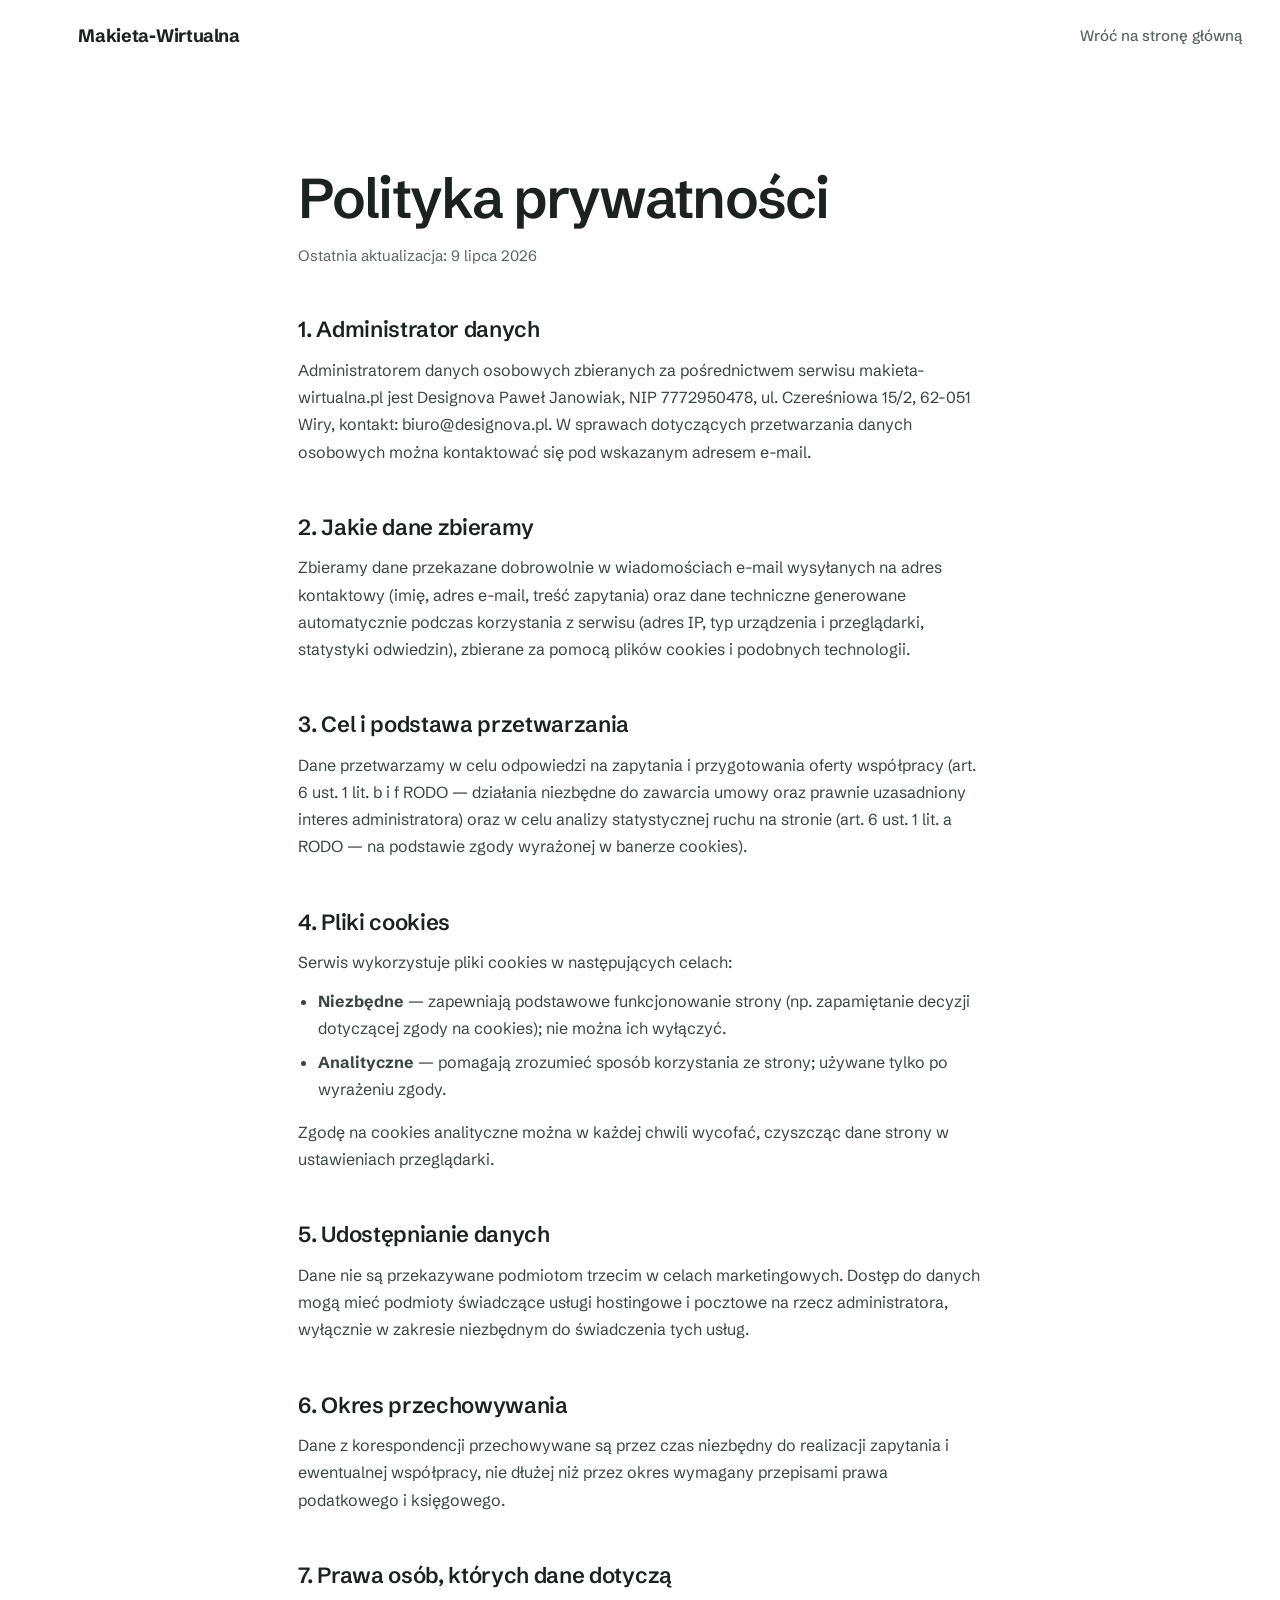
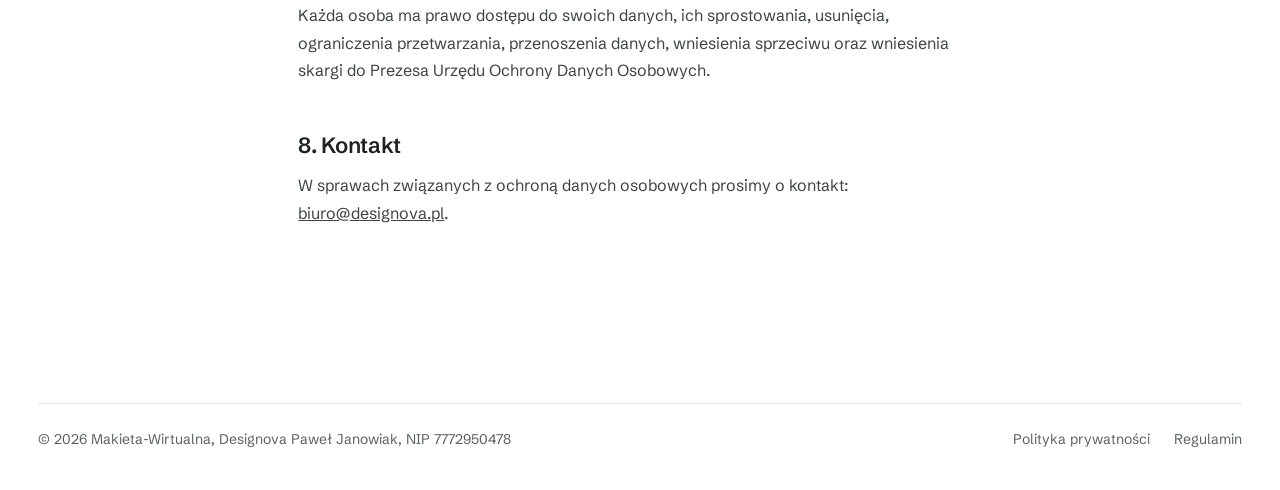
==== commit c9e29344: "Nowe logo: budynek z siatką lokali, animowane obrysy w pętli Co-Authored-By: Claude Opus 5.5 <norepl" ====
--- a/polityka-prywatnosci.html
+++ b/polityka-prywatnosci.html
@@ -6,26 +6,28 @@
   <title>Polityka prywatności — Makieta-Wirtualna</title>
   <meta name="description" content="Polityka prywatności serwisu Makieta-Wirtualna — zasady przetwarzania danych osobowych i wykorzystania plików cookies.">
   <link rel="canonical" href="https://makieta-wirtualna.pl/polityka-prywatnosci.html">
-  <link rel="icon" type="image/svg+xml" href="data:image/svg+xml,%3Csvg xmlns='http://www.w3.org/2000/svg' viewBox='0 0 24 24'%3E%3Crect x='1' y='1' width='10' height='10' rx='2.5' fill='%231d2120'/%3E%3Crect x='13' y='1' width='10' height='10' rx='2.5' fill='%231d2120'/%3E%3Crect x='1' y='13' width='10' height='10' rx='2.5' fill='%231d2120'/%3E%3Crect x='13' y='13' width='10' height='10' rx='2.5' fill='%232f7a55'/%3E%3C/svg%3E">
+  <link rel="icon" type="image/svg+xml" href="data:image/svg+xml,%3Csvg xmlns='http://www.w3.org/2000/svg' viewBox='0 0 24 24'%3E%3Crect x='12' y='8.67' width='10' height='6.67' fill='%232f7a55'/%3E%3Cg fill='none' stroke='%231d2120' stroke-linecap='round'%3E%3Crect x='2' y='2' width='20' height='20' rx='3' stroke-width='1.6'/%3E%3Cpath d='M12 2v20M2 8.67h20M2 15.33h20' stroke-width='1.1'/%3E%3C/g%3E%3C/svg%3E">
   <link rel="preconnect" href="https://fonts.googleapis.com">
   <link rel="preconnect" href="https://fonts.gstatic.com" crossorigin>
   <link rel="stylesheet" href="https://fonts.googleapis.com/css2?family=Schibsted+Grotesk:wght@400;500;600;700&display=swap">
   <link rel="stylesheet" href="styles.css">
+  <script src="site.js" defer></script>
 </head>
 <body>
 
   <header class="site-header">
     <div class="wrap">
-      <a class="brand" href="index.html" aria-label="Makieta-Wirtualna — strona główna">
-        <svg width="24" height="24" viewBox="0 0 24 24" aria-hidden="true">
-          <rect x="1" y="1" width="10" height="10" rx="2.5" fill="#1d2120"/>
-          <rect x="13" y="1" width="10" height="10" rx="2.5" fill="#1d2120"/>
-          <rect x="1" y="13" width="10" height="10" rx="2.5" fill="#1d2120"/>
-          <rect x="13" y="13" width="10" height="10" rx="2.5" fill="#2f7a55"/>
+      <a class="brand" href="/" aria-label="Makieta-Wirtualna — strona główna">
+        <svg class="brand-mark" width="30" height="30" viewBox="0 0 24 24" aria-hidden="true">
+          <rect class="b-unit" x="12" y="8.67" width="10" height="6.67"/>
+          <rect class="b-line b-frame" x="2" y="2" width="20" height="20" rx="3" pathLength="1"/>
+          <path class="b-line b-grid g1" d="M12 2v20" pathLength="1"/>
+          <path class="b-line b-grid g2" d="M2 8.67h20" pathLength="1"/>
+          <path class="b-line b-grid g3" d="M22 15.33H2" pathLength="1"/>
         </svg>
         Makieta‑Wirtualna
       </a>
-      <a class="back-link" href="index.html">Wróć na stronę główną</a>
+      <a class="back-link" href="/">Wróć na stronę główną</a>
     </div>
   </header>
 
--- a/styles.css
+++ b/styles.css
@@ -18,7 +18,10 @@
 *, *::before, *::after { box-sizing: border-box; }
 
 html { scroll-behavior: smooth; scroll-padding-top: 88px; }
-@media (prefers-reduced-motion: reduce) { html { scroll-behavior: auto; } }
+@media (prefers-reduced-motion: reduce) {
+  html { scroll-behavior: auto; }
+  .brand-mark rect { animation: none !important; }
+}
 
 body {
   margin: 0;
@@ -69,10 +72,39 @@
   background: rgba(255, 255, 255, .92);
   backdrop-filter: saturate(1.4) blur(10px);
   -webkit-backdrop-filter: saturate(1.4) blur(10px);
-}
+  transition: box-shadow .25s ease;
+}
+.site-header.is-scrolled { box-shadow: 0 1px 0 var(--line), 0 10px 30px -14px rgba(29, 33, 32, .28); }
 .site-header .wrap { display: flex; align-items: center; gap: 32px; height: 72px; }
 .brand { display: inline-flex; align-items: center; gap: 10px; text-decoration: none; font-weight: 700; font-size: 18px; letter-spacing: -0.02em; }
-.brand svg { flex: none; }
+.brand svg { flex: none; overflow: visible; }
+
+/* Logo: budynek z siatką lokali, zielony = dostępny; obrysy rysują się w pętli i łagodnie wygasają */
+.brand-mark .b-line { fill: none; stroke: var(--ink); stroke-linecap: round; stroke-linejoin: round; stroke-dasharray: 1; stroke-dashoffset: 0; }
+.brand-mark .b-frame { stroke-width: 1.2; }
+.brand-mark .b-grid { stroke-width: .9; }
+.brand-mark .b-unit { fill: var(--available); transform-box: fill-box; transform-origin: center; }
+.brand-mark .b-line { animation: mark-draw 6s cubic-bezier(.6, 0, .2, 1) infinite both; }
+.brand-mark .g1 { animation-delay: .25s; }
+.brand-mark .g2 { animation-delay: .4s; }
+.brand-mark .g3 { animation-delay: .55s; }
+.brand-mark .b-unit { animation: mark-unit 6s ease-out .55s infinite both; }
+@media (prefers-reduced-motion: reduce) {
+  .brand-mark .b-line, .brand-mark .b-unit { animation: none; }
+}
+
+@keyframes mark-draw {
+  0% { stroke-dashoffset: 1; opacity: 1; }
+  18% { stroke-dashoffset: 0; }
+  78% { opacity: 1; }
+  94%, 100% { stroke-dashoffset: 0; opacity: 0; }
+}
+@keyframes mark-unit {
+  0%, 12% { opacity: 0; transform: scale(.6); }
+  22% { opacity: 1; transform: scale(1); }
+  78% { opacity: 1; transform: scale(1); }
+  94%, 100% { opacity: 0; transform: scale(1); }
+}
 .nav { display: flex; gap: 28px; margin-left: auto; }
 .nav a { text-decoration: none; font-size: 15px; font-weight: 500; color: var(--ink-soft); }
 .nav a:hover, .nav a[aria-current="true"] { color: var(--ink); }
@@ -119,11 +151,11 @@
 /* Photos */
 .photo { margin: 0; overflow: hidden; border-radius: var(--radius-md); background: var(--plaster); }
 .photo img { width: 100%; height: 100%; object-fit: cover; }
+.photo img.is-parallax { transform: translate3d(0, var(--py, 0px), 0) scale(1.3); will-change: transform; }
+.is-layer { transform: translate3d(0, var(--ly, 0px), 0); will-change: transform; }
+.hero h1, .hero .wrap > div { will-change: transform, opacity; }
+.demo { position: relative; z-index: 1; }
 .split-head .photo { margin-top: 40px; aspect-ratio: 4 / 5; max-width: 440px; }
-.photo-pair { display: grid; grid-template-columns: 8fr 4fr; gap: clamp(8px, 1.2vw, 16px); margin-bottom: clamp(80px, 10vw, 140px); }
-.photo-pair .photo { border-radius: var(--radius-lg); }
-.photo-pair .photo:first-child { aspect-ratio: 16 / 10; }
-.photo-pair .photo:last-child { aspect-ratio: auto; }
 .steps-top { display: grid; grid-template-columns: 5fr 7fr; gap: clamp(32px, 5vw, 80px); align-items: end; }
 .steps-top .photo { aspect-ratio: 16 / 9; border-radius: var(--radius-lg); }
 
@@ -248,9 +280,7 @@
   .split, .contact, .footer-top { grid-template-columns: 1fr; }
   .split-head { position: static; }
   .split-head .photo { display: none; }
-  .photo-pair, .steps-top { grid-template-columns: 1fr; }
-  .photo-pair .photo:last-child { display: none; }
-  .features, .compare-cols, .steps { grid-template-columns: 1fr; }
+      .features, .compare-cols, .steps { grid-template-columns: 1fr; }
   .compare-col.is-after { margin: 0; padding: 20px 20px 4px; }
   .steps li::before { font-size: 56px; margin-bottom: 16px; padding-bottom: 16px; }
   .demo-frame iframe { height: 82vh; min-height: 520px; }
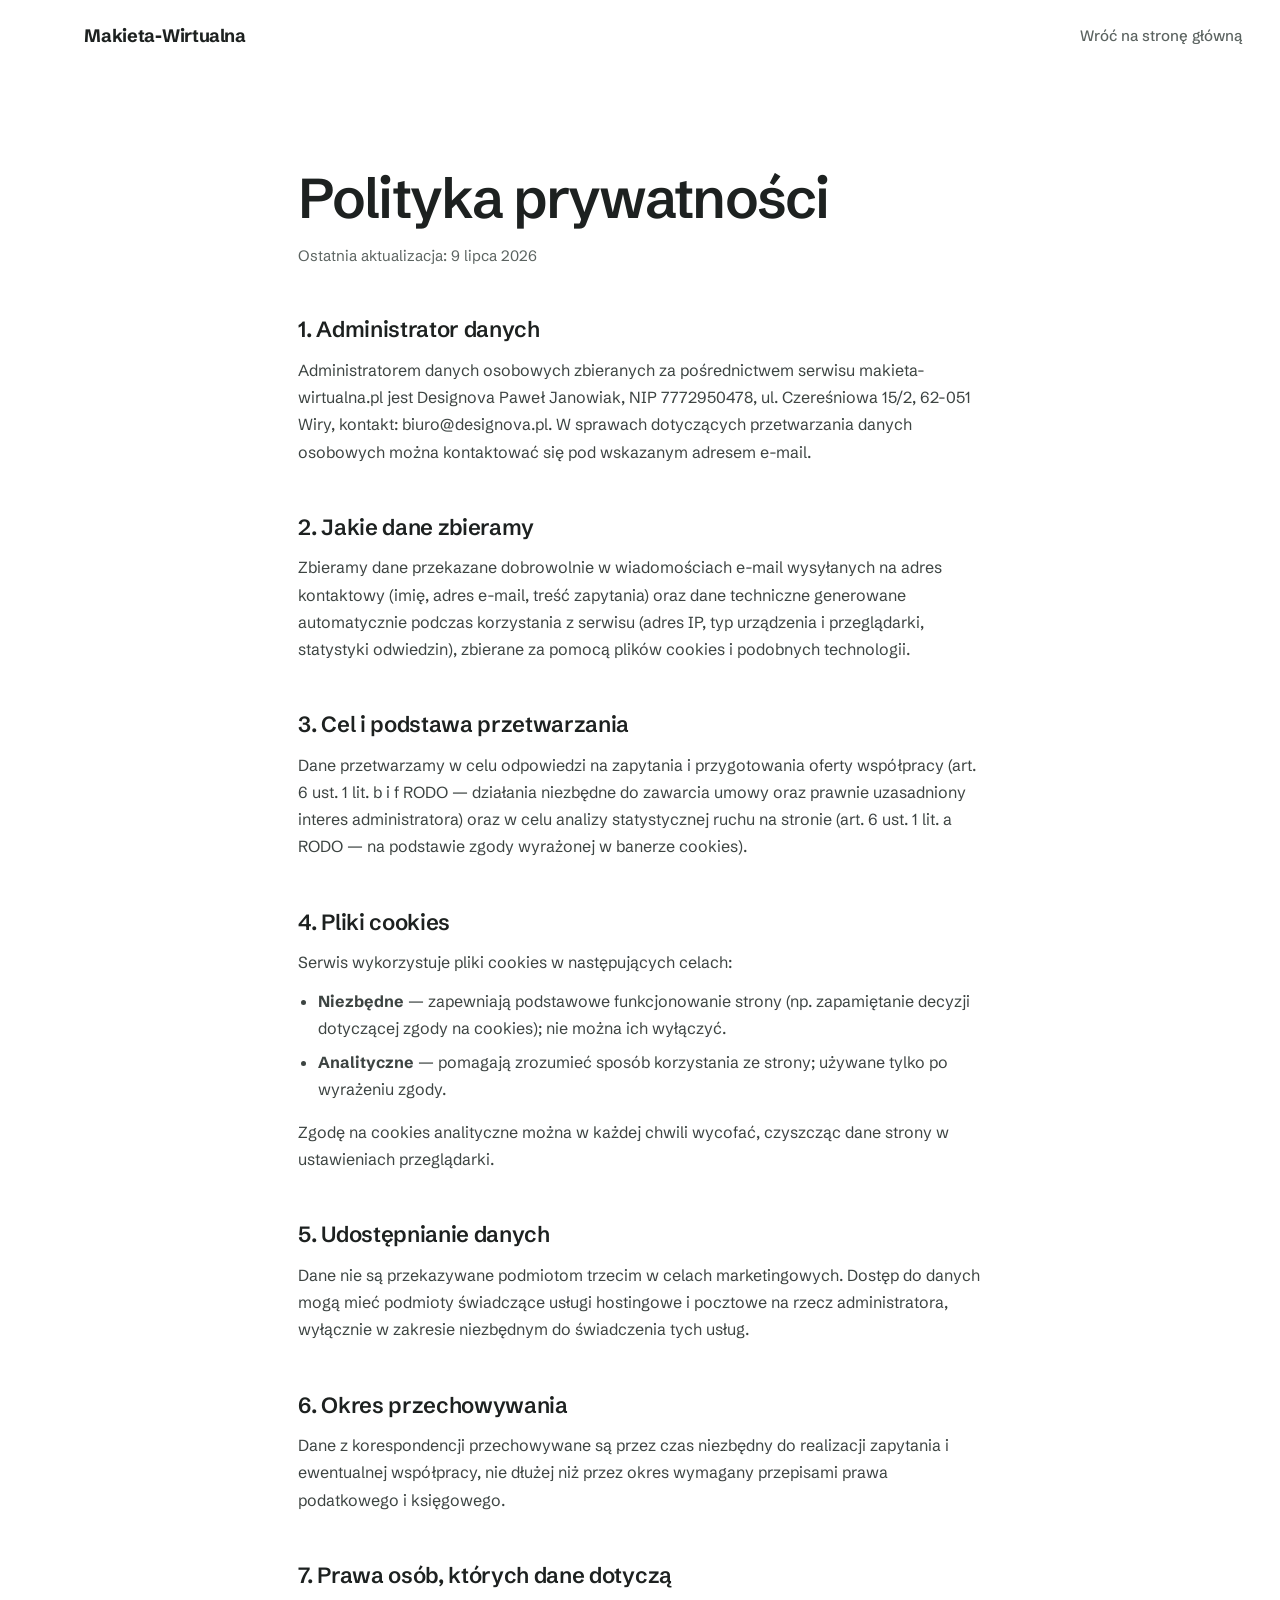
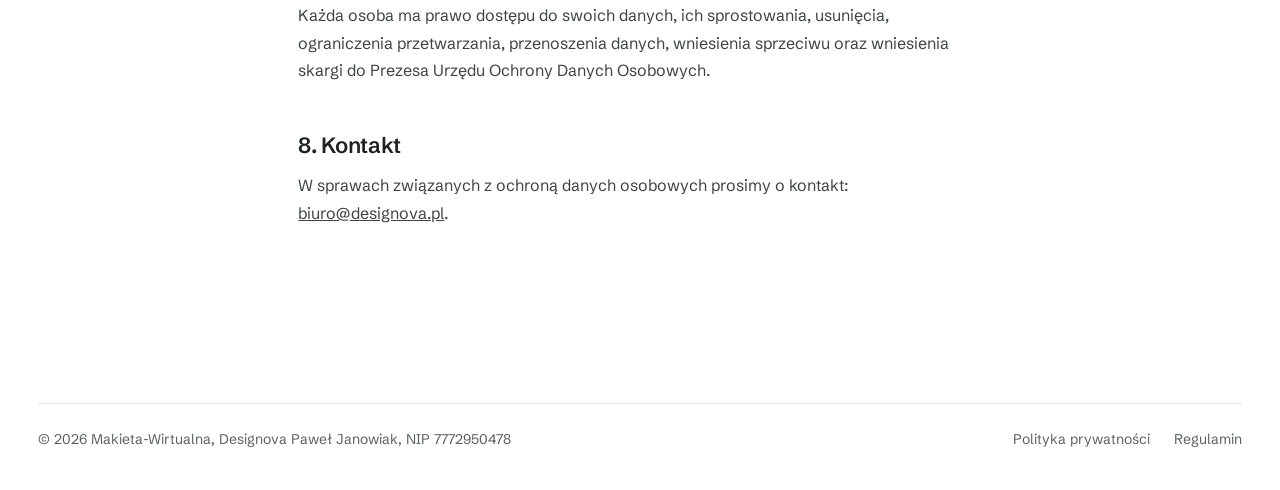
==== commit dab04623: "Logo 3D: izometryczny budynek kaskadowy z bocznym skrzydłem Nowe logo w nagłówku i faviconie na wszy" ====
--- a/polityka-prywatnosci.html
+++ b/polityka-prywatnosci.html
@@ -6,7 +6,7 @@
   <title>Polityka prywatności — Makieta-Wirtualna</title>
   <meta name="description" content="Polityka prywatności serwisu Makieta-Wirtualna — zasady przetwarzania danych osobowych i wykorzystania plików cookies.">
   <link rel="canonical" href="https://makieta-wirtualna.pl/polityka-prywatnosci.html">
-  <link rel="icon" type="image/svg+xml" href="data:image/svg+xml,%3Csvg xmlns='http://www.w3.org/2000/svg' viewBox='0 0 24 24'%3E%3Crect x='12' y='8.67' width='10' height='6.67' fill='%232f7a55'/%3E%3Cg fill='none' stroke='%231d2120' stroke-linecap='round'%3E%3Crect x='2' y='2' width='20' height='20' rx='3' stroke-width='1.6'/%3E%3Cpath d='M12 2v20M2 8.67h20M2 15.33h20' stroke-width='1.1'/%3E%3C/g%3E%3C/svg%3E">
+  <link rel="icon" type="image/svg+xml" href="data:image/svg+xml,%3Csvg xmlns='http://www.w3.org/2000/svg' viewBox='4 4 24 24'%3E%3Cg stroke='%231d2120' stroke-width='.8' stroke-linejoin='round'%3E%3Cpath fill='%23fff' d='M16 4.8L18.77 6.4L13.23 9.6L10.46 8Z'/%3E%3Cpath fill='%23e2e6e3' d='M10.46 20.8L13.23 22.4L13.23 9.6L10.46 8Z'/%3E%3Cpath fill='%23b9c1bd' d='M18.77 19.2L13.23 22.4L13.23 9.6L18.77 6.4Z'/%3E%3Cpath fill='%23fff' d='M18.77 9.6L21.54 11.2L16 14.4L13.23 12.8Z'/%3E%3Cpath fill='%23e2e6e3' d='M13.23 22.4L16 24L16 14.4L13.23 12.8Z'/%3E%3Cpath fill='%23b9c1bd' d='M21.54 20.8L16 24L16 14.4L21.54 11.2Z'/%3E%3Cpath fill='%232f7a55' stroke='none' d='M13.92 19.28L15.31 20.08L15.31 17.52L13.92 16.72Z'/%3E%3Cpath fill='%23fff' d='M10.46 12.48L13.23 14.08L10.46 15.68L7.69 14.08Z'/%3E%3Cpath fill='%23e2e6e3' d='M7.69 22.4L10.46 24L10.46 15.68L7.69 14.08Z'/%3E%3Cpath fill='%23b9c1bd' d='M13.23 22.4L10.46 24L10.46 15.68L13.23 14.08Z'/%3E%3Cpath fill='%23fff' d='M21.54 14.4L24.31 16L18.77 19.2L16 17.6Z'/%3E%3Cpath fill='%23e2e6e3' d='M16 24L18.77 25.6L18.77 19.2L16 17.6Z'/%3E%3Cpath fill='%23b9c1bd' d='M24.31 22.4L18.77 25.6L18.77 19.2L24.31 16Z'/%3E%3Cpath fill='%23fff' d='M7.69 17.28L10.46 18.88L7.69 20.48L4.92 18.88Z'/%3E%3Cpath fill='%23e2e6e3' d='M4.92 24L7.69 25.6L7.69 20.48L4.92 18.88Z'/%3E%3Cpath fill='%23b9c1bd' d='M10.46 24L7.69 25.6L7.69 20.48L10.46 18.88Z'/%3E%3Cpath fill='%23fff' d='M24.31 19.2L27.08 20.8L21.54 24L18.77 22.4Z'/%3E%3Cpath fill='%23e2e6e3' d='M18.77 25.6L21.54 27.2L21.54 24L18.77 22.4Z'/%3E%3Cpath fill='%23b9c1bd' d='M27.08 24L21.54 27.2L21.54 24L27.08 20.8Z'/%3E%3C/g%3E%3C/svg%3E">
   <link rel="preconnect" href="https://fonts.googleapis.com">
   <link rel="preconnect" href="https://fonts.gstatic.com" crossorigin>
   <link rel="stylesheet" href="https://fonts.googleapis.com/css2?family=Schibsted+Grotesk:wght@400;500;600;700&display=swap">
@@ -18,12 +18,38 @@
   <header class="site-header">
     <div class="wrap">
       <a class="brand" href="/" aria-label="Makieta-Wirtualna — strona główna">
-        <svg class="brand-mark" width="30" height="30" viewBox="0 0 24 24" aria-hidden="true">
-          <rect class="b-unit" x="12" y="8.67" width="10" height="6.67"/>
-          <rect class="b-line b-frame" x="2" y="2" width="20" height="20" rx="3" pathLength="1"/>
-          <path class="b-line b-grid g1" d="M12 2v20" pathLength="1"/>
-          <path class="b-line b-grid g2" d="M2 8.67h20" pathLength="1"/>
-          <path class="b-line b-grid g3" d="M22 15.33H2" pathLength="1"/>
+        <svg class="brand-mark" width="36" height="36" viewBox="4 4 24 24" aria-hidden="true">
+          <g class="b-tier t1">
+            <path class="b-top" d="M16 4.8L18.77 6.4L13.23 9.6L10.46 8Z"/>
+            <path class="b-left" d="M10.46 20.8L13.23 22.4L13.23 9.6L10.46 8Z"/>
+            <path class="b-right" d="M18.77 19.2L13.23 22.4L13.23 9.6L18.77 6.4Z"/>
+          </g>
+          <g class="b-tier t2">
+            <path class="b-top" d="M18.77 9.6L21.54 11.2L16 14.4L13.23 12.8Z"/>
+            <path class="b-left" d="M13.23 22.4L16 24L16 14.4L13.23 12.8Z"/>
+            <path class="b-right" d="M21.54 20.8L16 24L16 14.4L21.54 11.2Z"/>
+            <path class="b-unit" d="M13.92 19.28L15.31 20.08L15.31 17.52L13.92 16.72Z"/>
+          </g>
+          <g class="b-tier t3">
+            <path class="b-top" d="M10.46 12.48L13.23 14.08L10.46 15.68L7.69 14.08Z"/>
+            <path class="b-left" d="M7.69 22.4L10.46 24L10.46 15.68L7.69 14.08Z"/>
+            <path class="b-right" d="M13.23 22.4L10.46 24L10.46 15.68L13.23 14.08Z"/>
+          </g>
+          <g class="b-tier t4">
+            <path class="b-top" d="M21.54 14.4L24.31 16L18.77 19.2L16 17.6Z"/>
+            <path class="b-left" d="M16 24L18.77 25.6L18.77 19.2L16 17.6Z"/>
+            <path class="b-right" d="M24.31 22.4L18.77 25.6L18.77 19.2L24.31 16Z"/>
+          </g>
+          <g class="b-tier t5">
+            <path class="b-top" d="M7.69 17.28L10.46 18.88L7.69 20.48L4.92 18.88Z"/>
+            <path class="b-left" d="M4.92 24L7.69 25.6L7.69 20.48L4.92 18.88Z"/>
+            <path class="b-right" d="M10.46 24L7.69 25.6L7.69 20.48L10.46 18.88Z"/>
+          </g>
+          <g class="b-tier t6">
+            <path class="b-top" d="M24.31 19.2L27.08 20.8L21.54 24L18.77 22.4Z"/>
+            <path class="b-left" d="M18.77 25.6L21.54 27.2L21.54 24L18.77 22.4Z"/>
+            <path class="b-right" d="M27.08 24L21.54 27.2L21.54 24L27.08 20.8Z"/>
+          </g>
         </svg>
         Makieta‑Wirtualna
       </a>
--- a/styles.css
+++ b/styles.css
@@ -20,7 +20,7 @@
 html { scroll-behavior: smooth; scroll-padding-top: 88px; }
 @media (prefers-reduced-motion: reduce) {
   html { scroll-behavior: auto; }
-  .brand-mark rect { animation: none !important; }
+  .brand-mark * { animation: none !important; }
 }
 
 body {
@@ -79,30 +79,33 @@
 .brand { display: inline-flex; align-items: center; gap: 10px; text-decoration: none; font-weight: 700; font-size: 18px; letter-spacing: -0.02em; }
 .brand svg { flex: none; overflow: visible; }
 
-/* Logo: budynek z siatką lokali, zielony = dostępny; obrysy rysują się w pętli i łagodnie wygasają */
-.brand-mark .b-line { fill: none; stroke: var(--ink); stroke-linecap: round; stroke-linejoin: round; stroke-dasharray: 1; stroke-dashoffset: 0; }
-.brand-mark .b-frame { stroke-width: 1.2; }
-.brand-mark .b-grid { stroke-width: .9; }
-.brand-mark .b-unit { fill: var(--available); transform-box: fill-box; transform-origin: center; }
-.brand-mark .b-line { animation: mark-draw 6s cubic-bezier(.6, 0, .2, 1) infinite both; }
-.brand-mark .g1 { animation-delay: .25s; }
-.brand-mark .g2 { animation-delay: .4s; }
-.brand-mark .g3 { animation-delay: .55s; }
-.brand-mark .b-unit { animation: mark-unit 6s ease-out .55s infinite both; }
+/* Logo: izometryczny budynek kaskadowy, zielony = dostępny lokal; uskoki opadają po kolei w pętli */
+.brand-mark path { stroke: var(--ink); stroke-width: .7; stroke-linejoin: round; }
+.brand-mark .b-top { fill: var(--paper); }
+.brand-mark .b-left { fill: var(--line); }
+.brand-mark .b-right { fill: #b9c1bd; }
+.brand-mark .b-unit { fill: var(--available); stroke: none; transform-box: fill-box; transform-origin: center; }
+.brand-mark .b-tier { animation: mark-tier 6s cubic-bezier(.3, 0, .2, 1) infinite both; }
+.brand-mark .t2 { animation-delay: .1s; }
+.brand-mark .t3 { animation-delay: .2s; }
+.brand-mark .t4 { animation-delay: .3s; }
+.brand-mark .t5 { animation-delay: .4s; }
+.brand-mark .t6 { animation-delay: .5s; }
+.brand-mark .b-unit { animation: mark-unit 6s ease-out .5s infinite both; }
 @media (prefers-reduced-motion: reduce) {
-  .brand-mark .b-line, .brand-mark .b-unit { animation: none; }
-}
-
-@keyframes mark-draw {
-  0% { stroke-dashoffset: 1; opacity: 1; }
-  18% { stroke-dashoffset: 0; }
-  78% { opacity: 1; }
-  94%, 100% { stroke-dashoffset: 0; opacity: 0; }
+  .brand-mark .b-tier, .brand-mark .b-unit { animation: none; }
+}
+
+@keyframes mark-tier {
+  0% { opacity: 0; transform: translateY(-4px); }
+  14% { opacity: 1; transform: translateY(0); }
+  80% { opacity: 1; transform: translateY(0); }
+  94%, 100% { opacity: 0; transform: translateY(0); }
 }
 @keyframes mark-unit {
-  0%, 12% { opacity: 0; transform: scale(.6); }
-  22% { opacity: 1; transform: scale(1); }
-  78% { opacity: 1; transform: scale(1); }
+  0%, 14% { opacity: 0; transform: scale(.4); }
+  24% { opacity: 1; transform: scale(1); }
+  80% { opacity: 1; transform: scale(1); }
   94%, 100% { opacity: 0; transform: scale(1); }
 }
 .nav { display: flex; gap: 28px; margin-left: auto; }
@@ -130,6 +133,7 @@
   border-radius: var(--radius-lg);
   padding: clamp(8px, 1.2vw, 14px);
 }
+.demo-more { padding-top: clamp(80px, 10vw, 140px); }
 .demo-frame iframe {
   width: 100%; height: clamp(560px, calc(100vh - 120px), 920px); border: 0;
   border-radius: var(--radius-md); background: var(--paper);
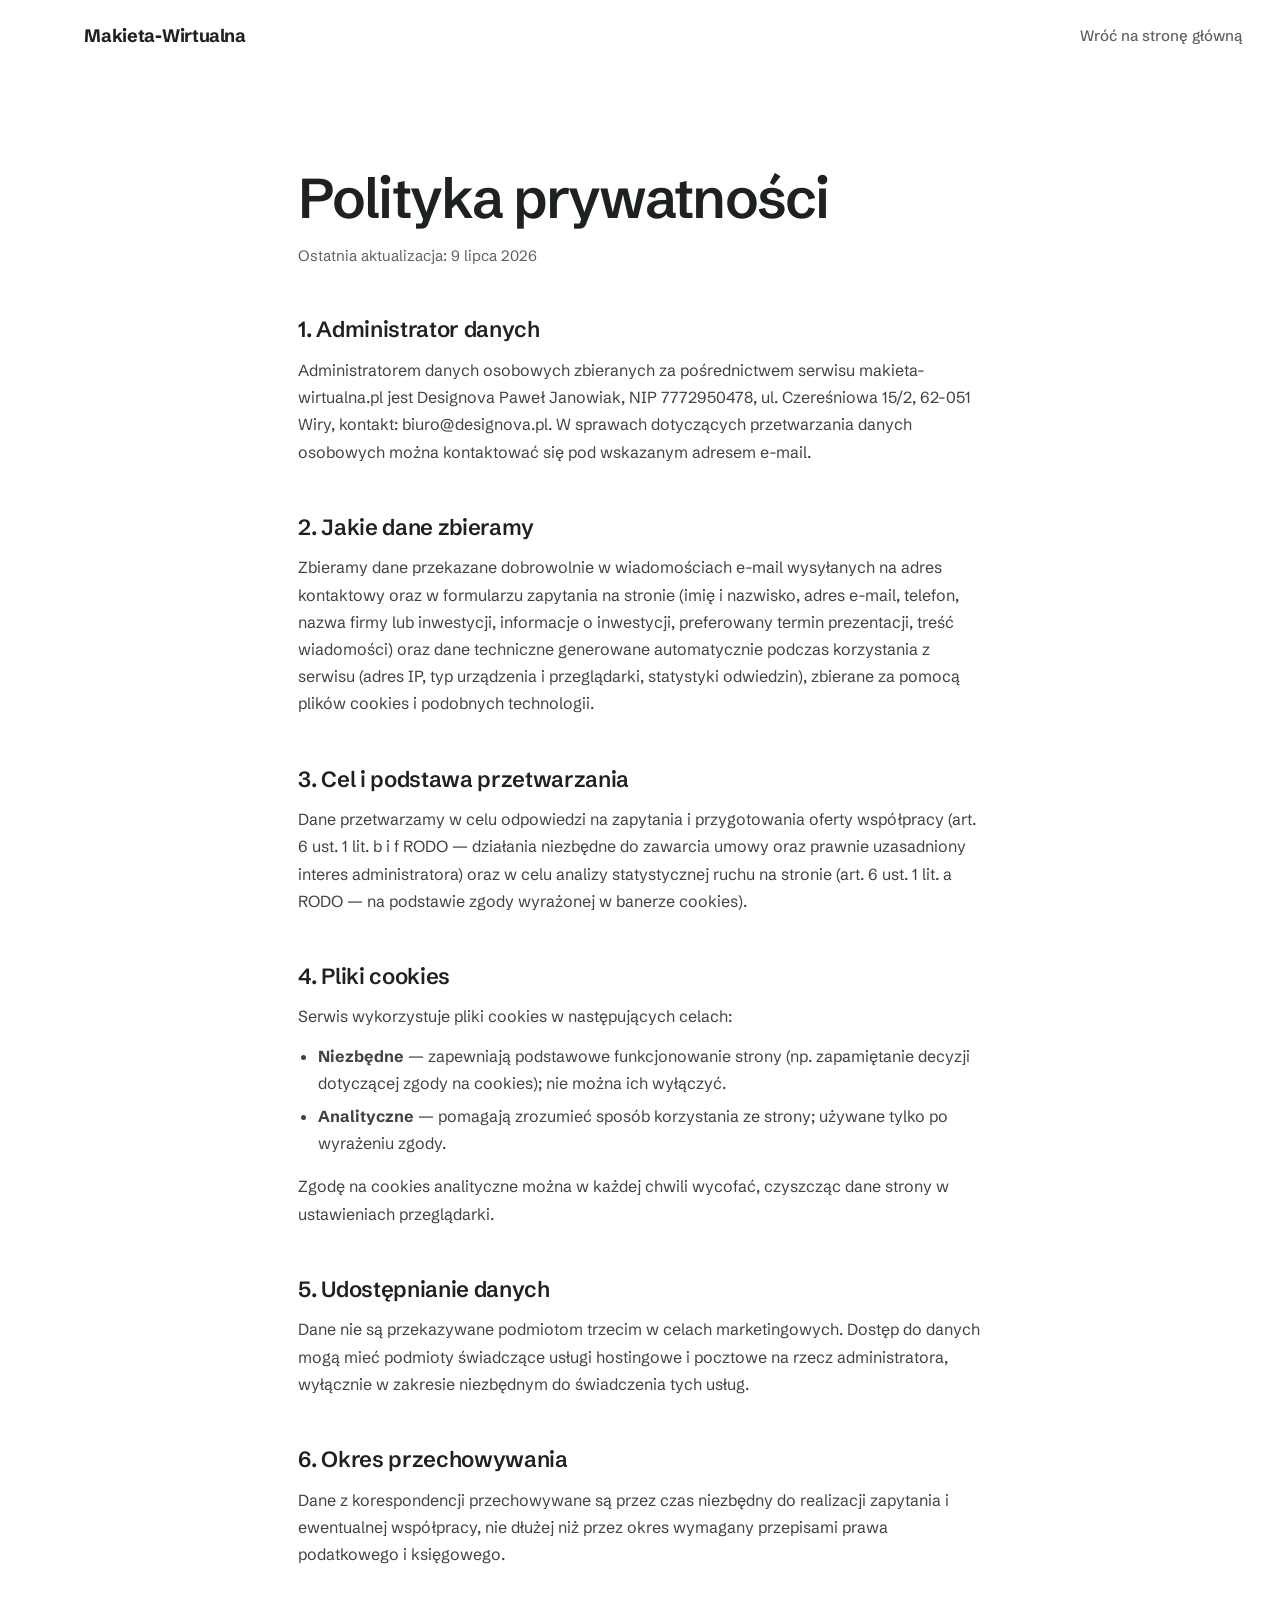
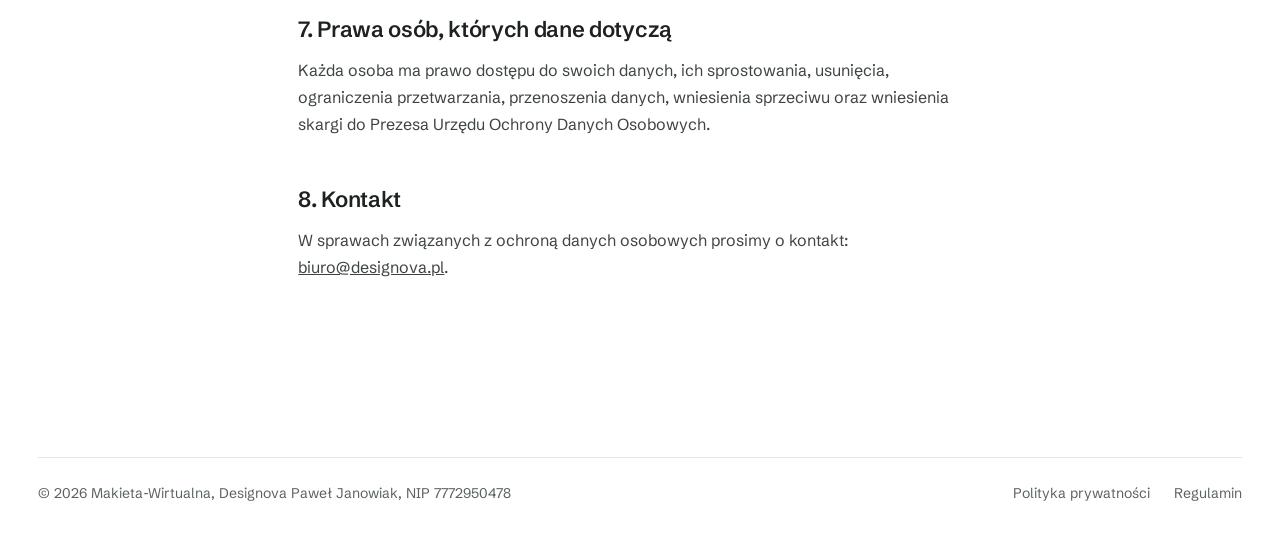
==== commit 3e38cd66: "Wersje EN i DE, pakiety, formularz zapytania z umawianiem prezentacji - Sekcja pakietów (Start / Inw" ====
--- a/polityka-prywatnosci.html
+++ b/polityka-prywatnosci.html
@@ -69,7 +69,7 @@
 
     <section>
       <h2>2. Jakie dane zbieramy</h2>
-      <p>Zbieramy dane przekazane dobrowolnie w wiadomościach e-mail wysyłanych na adres kontaktowy (imię, adres e-mail, treść zapytania) oraz dane techniczne generowane automatycznie podczas korzystania z serwisu (adres IP, typ urządzenia i przeglądarki, statystyki odwiedzin), zbierane za pomocą plików cookies i podobnych technologii.</p>
+      <p>Zbieramy dane przekazane dobrowolnie w wiadomościach e-mail wysyłanych na adres kontaktowy oraz w formularzu zapytania na stronie (imię i nazwisko, adres e-mail, telefon, nazwa firmy lub inwestycji, informacje o inwestycji, preferowany termin prezentacji, treść wiadomości) oraz dane techniczne generowane automatycznie podczas korzystania z serwisu (adres IP, typ urządzenia i przeglądarki, statystyki odwiedzin), zbierane za pomocą plików cookies i podobnych technologii.</p>
     </section>
 
     <section>
--- a/styles.css
+++ b/styles.css
@@ -134,10 +134,12 @@
   padding: clamp(8px, 1.2vw, 14px);
 }
 .demo-more { padding-top: clamp(80px, 10vw, 140px); }
-.demo-frame iframe {
-  width: 100%; height: clamp(560px, calc(100vh - 120px), 920px); border: 0;
+.demo-stage {
+  position: relative; overflow: hidden;
+  height: clamp(560px, calc(100vh - 120px), 920px);
   border-radius: var(--radius-md); background: var(--paper);
 }
+.demo-stage iframe { position: absolute; inset: 0; width: 100%; height: 100%; border: 0; }
 .demo-notes {
   display: flex; flex-wrap: wrap; gap: 8px 32px;
   margin: 22px 0 0; padding: 0; list-style: none;
@@ -158,7 +160,7 @@
 .photo img.is-parallax { transform: translate3d(0, var(--py, 0px), 0) scale(1.3); will-change: transform; }
 .is-layer { transform: translate3d(0, var(--ly, 0px), 0); will-change: transform; }
 .hero h1, .hero .wrap > div { will-change: transform, opacity; }
-.demo { position: relative; z-index: 1; }
+.demo { position: relative; z-index: 1; background: var(--paper); }
 .split-head .photo { margin-top: 40px; aspect-ratio: 4 / 5; max-width: 440px; }
 .steps-top { display: grid; grid-template-columns: 5fr 7fr; gap: clamp(32px, 5vw, 80px); align-items: end; }
 .steps-top .photo { aspect-ratio: 16 / 9; border-radius: var(--radius-lg); }
@@ -188,6 +190,25 @@
 .compare-col.is-after { background: var(--paper); border-radius: var(--radius-md); padding: 28px 28px 12px; margin: -28px -28px 0; }
 .compare-col.is-after li::before { background: var(--available); }
 .compare-col.is-after li:last-child { border-bottom: 0; }
+
+/* Pricing */
+.plans { display: grid; grid-template-columns: repeat(3, 1fr); gap: 16px; margin-top: clamp(40px, 5vw, 64px); align-items: stretch; }
+.plan {
+  display: flex; flex-direction: column;
+  padding: clamp(28px, 3vw, 40px); border: 1px solid var(--line); border-radius: var(--radius-lg);
+}
+.plan h3 { font-size: 24px; letter-spacing: -0.02em; }
+.plan-for { margin-top: 6px; color: var(--ink-soft); font-size: 16px; }
+.plan-price { margin: 28px 0; padding-bottom: 28px; border-bottom: 1px solid var(--line); font-size: 22px; font-weight: 600; letter-spacing: -0.02em; }
+.plan ul { list-style: none; margin: 0 0 32px; padding: 0; font-size: 16px; }
+.plan li { display: grid; grid-template-columns: 8px 1fr; gap: 14px; align-items: baseline; padding: 6px 0; }
+.plan li::before { content: ""; width: 8px; height: 8px; border-radius: 50%; background: var(--available); transform: translateY(-1px); }
+.plan .btn { margin-top: auto; }
+.plan-tag { align-self: flex-start; margin-bottom: 16px; padding: 4px 12px; border-radius: 999px; background: var(--available); color: var(--paper); font-size: 13px; font-weight: 600; }
+.plan.is-featured { background: var(--ink); border-color: var(--ink); color: var(--paper); }
+.plan.is-featured .plan-for { color: #b8c0bc; }
+.plan.is-featured .plan-price { border-color: rgba(255, 255, 255, .16); }
+.plan.is-featured li::before { background: #6fcf9c; }
 
 /* Steps */
 .steps-head { max-width: 36em; }
@@ -226,15 +247,61 @@
   background: var(--ink); color: var(--paper);
   border-radius: var(--radius-lg);
   padding: clamp(40px, 8vw, 104px) clamp(28px, 6vw, 80px);
-  display: grid; grid-template-columns: 7fr 5fr; gap: 48px; align-items: end;
-}
-.contact h2 { font-size: clamp(34px, 5vw, 64px); letter-spacing: -0.03em; max-width: 14ch; }
+  display: grid; grid-template-columns: 5fr 7fr; gap: clamp(40px, 5vw, 80px); align-items: start;
+}
+.contact-intro { position: sticky; top: 112px; }
+.contact h2 { font-size: clamp(34px, 4.4vw, 60px); letter-spacing: -0.03em; max-width: 14ch; }
 .contact .lead { color: #b8c0bc; margin-top: 24px; }
-.contact-actions { display: flex; flex-direction: column; align-items: flex-start; gap: 20px; }
-.contact-actions .btn { font-size: 17px; min-height: 56px; padding: 0 30px; }
-.contact-facts { list-style: none; margin: 0; padding: 0; color: #b8c0bc; font-size: 15px; }
+.contact-facts { list-style: none; margin: 32px 0 0; padding: 0; color: #b8c0bc; font-size: 15px; }
 .contact-facts li + li { margin-top: 4px; }
 .contact-link { color: var(--paper); font-size: 15px; text-underline-offset: 4px; }
+
+/* Form */
+.form { display: grid; grid-template-columns: 1fr 1fr; gap: 18px 16px; }
+.form .full { grid-column: 1 / -1; }
+.form-type { display: flex; flex-wrap: wrap; gap: 6px; margin: 0 0 8px; padding: 4px; border: 0; border-radius: 999px; background: rgba(255, 255, 255, .08); justify-self: start; }
+.form-type label { position: relative; display: inline-flex; align-items: center; min-height: 40px; padding: 0 18px; border-radius: 999px; font-size: 15px; font-weight: 600; color: #b8c0bc; cursor: pointer; }
+.form-type input { position: absolute; opacity: 0; pointer-events: none; }
+.form-type label:has(input:checked) { background: var(--paper); color: var(--ink); }
+.form-type label:has(input:focus-visible) { outline: 2px solid #6fcf9c; outline-offset: 2px; }
+.field { display: flex; flex-direction: column; gap: 8px; font-size: 14px; font-weight: 500; color: #b8c0bc; }
+.field input, .field select, .field textarea {
+  width: 100%; min-height: 48px; padding: 12px 14px;
+  font: 16px/1.4 var(--font); color: var(--paper);
+  background: rgba(255, 255, 255, .06); border: 1px solid rgba(255, 255, 255, .18); border-radius: 12px;
+  color-scheme: dark; transition: border-color .15s, background-color .15s;
+}
+.field textarea { resize: vertical; min-height: 96px; }
+.field input::placeholder { color: #7d8682; }
+.field option { color: var(--ink); background: var(--paper); }
+.field input:hover, .field select:hover, .field textarea:hover { border-color: rgba(255, 255, 255, .34); }
+.field input:focus, .field select:focus, .field textarea:focus { outline: none; border-color: var(--paper); background: rgba(255, 255, 255, .1); }
+.was-validated .field :invalid { border-color: #e98a7f; }
+.form-demo { display: grid; grid-template-columns: 1fr 1fr; gap: 18px 16px; padding: 20px; border-radius: var(--radius-md); background: rgba(255, 255, 255, .06); }
+.form-demo[hidden] { display: none; }
+.form-hint { grid-column: 1 / -1; font-size: 14px; color: #b8c0bc; }
+.consent { display: grid; grid-template-columns: 20px 1fr; gap: 12px; align-items: start; font-size: 14px; color: #b8c0bc; line-height: 1.5; }
+.consent input { width: 18px; height: 18px; margin: 1px 0 0; accent-color: #6fcf9c; }
+.consent a { color: var(--paper); text-underline-offset: 3px; }
+.was-validated .consent input:invalid + span { color: #e98a7f; }
+.form-submit { display: flex; flex-wrap: wrap; align-items: center; gap: 12px 20px; margin-top: 8px; }
+.form-submit .btn { font-size: 17px; min-height: 56px; padding: 0 30px; }
+.form-submit .btn:disabled { opacity: .6; cursor: progress; }
+.form-status { font-size: 15px; color: #b8c0bc; }
+.form-status.is-ok { color: #6fcf9c; }
+.form-status.is-error { color: #e98a7f; }
+.hp { position: absolute; left: -9999px; width: 1px; height: 1px; overflow: hidden; }
+.visually-hidden { position: absolute; width: 1px; height: 1px; margin: -1px; padding: 0; overflow: hidden; clip: rect(0 0 0 0); white-space: nowrap; border: 0; }
+
+/* Language switch */
+.lang {
+  display: inline-flex; align-items: center; min-height: 32px; padding: 0 10px;
+  border: 1px solid #c9cfcb; border-radius: 999px;
+  font-size: 13px; font-weight: 600; letter-spacing: .04em; text-decoration: none; color: var(--ink-soft);
+}
+.lang:hover { color: var(--ink); border-color: var(--ink); }
+.langs { display: flex; gap: 6px; }
+.nav + .langs { margin-left: -8px; }
 
 /* Footer */
 .site-footer { padding: 56px 0 40px; font-size: 14px; color: var(--ink-soft); }
@@ -273,21 +340,27 @@
 .back-link:hover { color: var(--ink); }
 
 /* Responsive */
-@media (max-width: 900px) {
-  .nav, .site-header .btn { display: none; }
+.nav a, .site-header .btn { white-space: nowrap; }
+
+@media (max-width: 1080px) {
+  .nav, .site-header .btn, .site-header .langs { display: none; }
   .menu-toggle { display: inline-flex; }
   .mobile-nav { display: block; border-top: 1px solid var(--line); background: var(--paper); }
   .mobile-nav[hidden] { display: none; }
   .mobile-nav a { display: block; padding: 16px var(--gutter); text-decoration: none; font-size: 18px; font-weight: 500; border-bottom: 1px solid var(--line); }
   .mobile-nav a:last-child { border-bottom: 0; }
+}
+
+@media (max-width: 900px) {
 
   .split, .contact, .footer-top { grid-template-columns: 1fr; }
   .split-head { position: static; }
   .split-head .photo { display: none; }
-      .features, .compare-cols, .steps { grid-template-columns: 1fr; }
+  .features, .compare-cols, .steps, .plans { grid-template-columns: 1fr; }
+  .contact-intro { position: static; }
   .compare-col.is-after { margin: 0; padding: 20px 20px 4px; }
   .steps li::before { font-size: 56px; margin-bottom: 16px; padding-bottom: 16px; }
-  .demo-frame iframe { height: 82vh; min-height: 520px; }
+  .demo-stage { height: 82vh; min-height: 520px; }
   .hero .wrap { grid-template-columns: 1fr; }
   .faq details p { padding-right: 0; }
 }
@@ -297,4 +370,8 @@
   .hero-actions .btn { flex: 1 1 100%; }
   .cookie { left: 8px; right: 8px; bottom: 8px; max-width: none; }
   .cookie-actions .btn { flex: 1; }
-}
+  .form, .form-demo { grid-template-columns: 1fr; }
+  .form-type { justify-self: stretch; border-radius: var(--radius-md); }
+  .form-type label { flex: 1 1 100%; justify-content: center; }
+  .form-submit .btn { flex: 1 1 100%; }
+}
